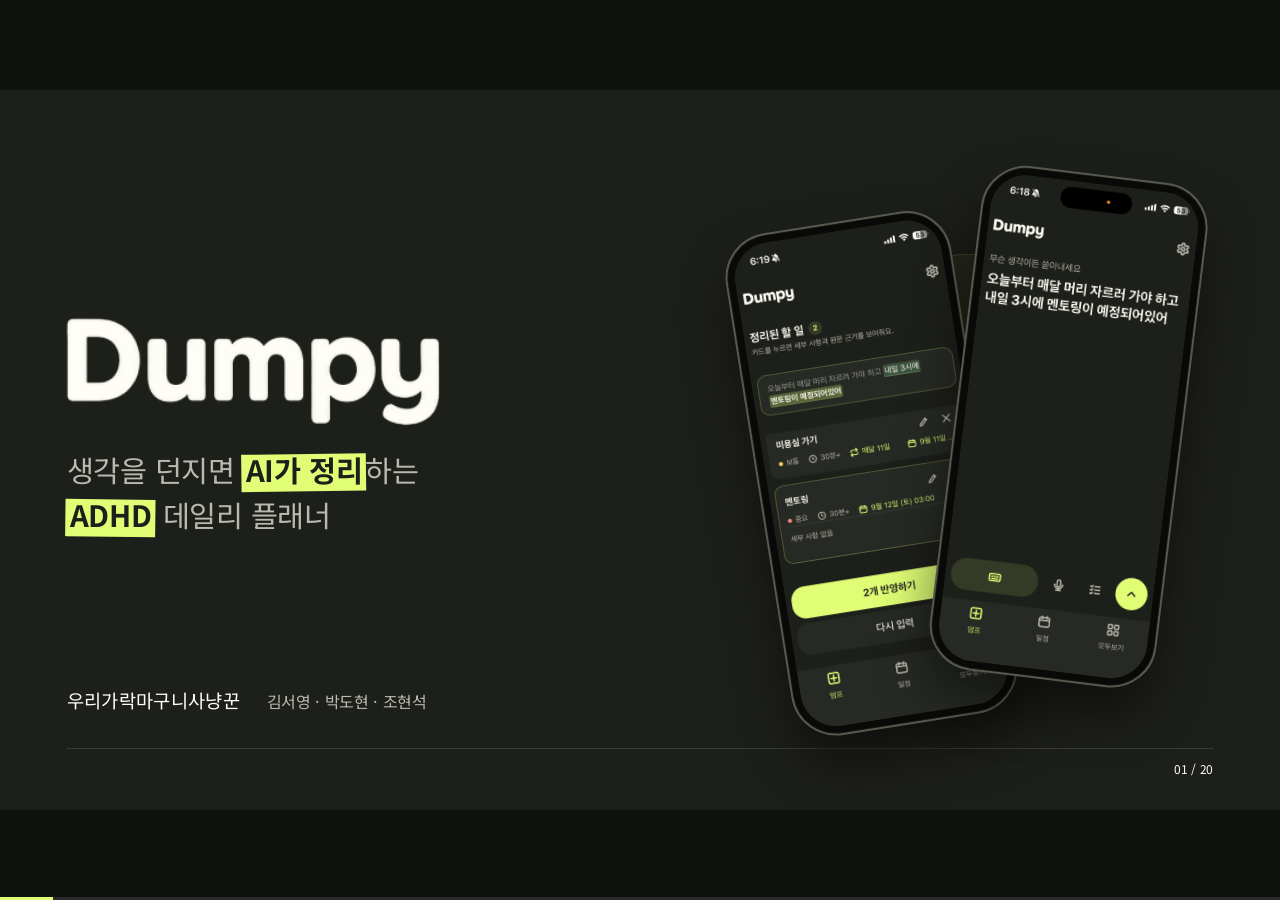
==== index.html @ 508ef78c "docs: ai appendix 추가" ====
<!doctype html>
<html lang="ko">
    
    <head>
        <meta charset="UTF-8" />
        <meta name="viewport" content="width=device-width, initial-scale=1.0" />
        <meta
            name="description"
            content="Dumpy 프로젝트 소개 발표자료 — 우리가락마구니사냥꾼, 20분 발표"
        />
        <title>3-1. 우리가락마구니사냥꾼. 발표자료</title>
        <link rel="stylesheet" href="./styles.css" />
    </head>
    <body>
        <div class="deck-viewport">
            <main class="deck-stage" id="deckStage">
                <!-- === SLIDE 01: 00 / COVER | 발표 약 20초 === -->
                <section
                    class="slide dark cover active visible"
                    aria-label="1. Dumpy 프로젝트 소개"
                >
                    <div class="cover-final">
                        <div class="cover-brand">
                            <img src="./public/dumpy-wordmark.png" alt="Dumpy" width="560" height="161" />
                        </div>
                        <p class="cover-desc">
                            생각을 던지면 <span class="marker-highlight">AI가 정리</span>하는
                            <br />
                            <span class="marker-highlight">ADHD</span> 데일리 플래너
                        </p>
                    </div>

                    <div class="cover-phones" aria-label="Dumpy 텍스트 입력 화면과 음성 입력 화면">
                        <figure class="phone-mockup phone-mockup-voice">
                            <img
                                src="./public/presentation-screen-text.png"
                                alt="Dumpy에서 생각을 텍스트로 입력하는 화면"
                                width="920"
                                height="2048"
                            />
                        </figure>
                        <figure class="phone-mockup phone-mockup-text">
                            <img
                                src="./public/presentation-screen-voice.png"
                                alt="Dumpy에서 생각을 음성으로 입력하는 화면"
                                width="920"
                                height="2048"
                            />
                        </figure>
                    </div>

                    <p class="cover-team">
                        우리가락마구니사냥꾼
                        <span>김서영 · 박도현 · 조현석</span>
                    </p>

                    <div class="footer">
                        <span>01 / 20</span>
                    </div>
                </section>

                <!-- === SLIDE 02: 01 / DEMO | 발표 약 90초 === -->
                <section class="slide video-slide" aria-label="2. Dumpy가 바꾸는 기록의 순간">
                    <div class="topline">
                        <span class="wordmark">Dumpy</span>
                    </div>
                    <h2 data-edit="video-v2">
                        <span class="video-title-highlight">Dumpy</span>가 바꾸는
                        <br />
                        기록의 순간
                    </h2>
                    <div class="slide-body">
                        <div class="video-slot" aria-label="Dumpy 서비스 소개 영상">
                            <video
                                autoplay
                                controls
                                muted
                                playsinline
                                preload="metadata"
                                aria-label="Dumpy 서비스 소개 영상 재생"
                                src="./public/dumpy-ad-v1.mp4"
                            >
                                이 브라우저는 영상 재생을 지원하지 않습니다.
                            </video>
                        </div>
                    </div>
                    <div class="footer">
                        <span>우리가락마구니사냥꾼 / Dumpy</span>
                        <span>02 / 20</span>
                    </div>
                </section>

                <!-- === SLIDE 03: STORY === -->
                <section class="slide narrative " aria-label="ADHD는 단순히 집중력의 문제가 아닙니다">
                    <div class="topline">
                        <span class="wordmark">Dumpy</span>
                    </div>
                    <h2>ADHD는 단순히 집중력의 문제가 아닙니다</h2>
                    <div class="narrative-body">
                        <div class="clinical-cards">
                            <article>
                                <h3>주의 지속·전환</h3>
                                <p>집중이 쉽게<br />다른 곳으로 이동</p>
                                <strong>97<span>%</span></strong>
                            </article>
                            <article>
                                <h3>과업 지속·완결</h3>
                                <p>시작한 일을 끝까지<br />이어가기 어려움</p>
                                <strong>91<span>%</span></strong>
                            </article>
                            <article>
                                <h3>조직화·계획</h3>
                                <p>우선순위와 순서를<br />정하기 어려움</p>
                                <strong>88<span>%</span></strong>
                            </article>
                            <article>
                                <h3>망각·의도 회수</h3>
                                <p>필요한 순간 할 일을<br />다시 떠올리기 어려움</p>
                                <strong>80<span>%</span></strong>
                            </article>
                        </div>
                        <p class="narrative-note">성인 ADHD 환자 2,257명의 DIVA-5 임상 데이터 기반 · 각 항목은 중복될 수 있음</p>
                    </div>
                    <div class="footer">
                        <span>우리가락마구니사냥꾼 / Dumpy</span>
                        <span>03 / 20</span>
                    </div>
                </section>

                <!-- === SLIDE 04: THOUGHT OVERLOAD === -->
                <section class="slide thought-overload" aria-label="4. 머릿속을 가득 채운 생각">
                    <p class="thought-stream">
                        <span class="thought-line">
                            일단 오늘 멘토님께 보낼 피피티가 있는데 이거 그냥 보내면 안되고
                        </span>
                        <span class="thought-line">
                            7페이지 캡쳐가 옛날거라 그거 먼저 최신본으로 바꾼 다음에 PDF로 변환해서
                        </span>
                        <span class="thought-line">
                            보내야해...근데 메일 말고 카톡으로! 오늘 18시 전까지야. 그리고 세탁기
                        </span>
                        <span class="thought-line">
                            돌려놨었지. 40분 뒤에 끝나니까 널어야하고, 내일 오전 10시에 팀 회의가
                        </span>
                        <span class="thought-line">
                            있는데 치과가 11시 반이라 원래 괜찮을 줄 알았는데 이동 시간 생각하면 안될
                        </span>
                        <span class="thought-line">
                            거 같기도 하고 다음주 화요일 2시 이후로 바꿀 수 있는지 오늘 5시 전엔
                        </span>
                        <span class="thought-line">
                            전화해봐야할거같고....아 그리고 영수증 보내는거 계속 까먹고 있다!
                        </span>
                        <span class="thought-line">
                            그거 오늘 보내고 내일 까지 편의점에 택배 반품도 갖다놔야하고 나갈때 쓰레기도 같이 버리고.....
                        </span>
                    </p>
                </section>

                <!-- === SLIDE 05: STORY === -->
                <section class="slide narrative " aria-label="알고 있어도, 필요한 순간에 실행으로 이어지지 않을 수 있습니다">
                    <div class="topline">
                        <span class="wordmark">Dumpy</span>
                    </div>
                    <h2>알고 있어도, 필요한 순간에<br />실행으로 이어지지 않을 수 있습니다</h2>
                    <div class="narrative-body">
                        <div class="research-pair">
                            <article>
                                <p class="metric-label">주의가 과제에서 벗어났다고 보고</p>
                                <div class="research-numbers">
                                    <strong>69<span>%</span></strong>
                                    <div>비ADHD 대조군 <b>13%</b><br />약 5.3배</div>
                                </div>
                            </article>
                            <article>
                                <p class="metric-label">실제 생활에서 세운 계획 수행</p>
                                <strong>4.9<span> / 10</span></strong>
                                <div class="plan-dots" aria-label="10개 중 평균 4.9개 수행">
                                    <i></i><i></i><i></i><i></i><i class="partial"></i>
                                    <i class="empty"></i><i class="empty"></i><i class="empty"></i><i class="empty"></i><i class="empty"></i>
                                </div>
                                <p class="narrative-note">평균 5.1개를 놓침 · 별도 기억 전략이 없는 조건</p>
                            </article>
                        </div>
                        <p class="story-conclusion">떠오른 생각을 유지하고, 필요한 순간 다시 꺼내<br />실행하는 과정에서도 어려움이 나타납니다.</p>
                    </div>
                    <div class="footer">
                        <span>우리가락마구니사냥꾼 / Dumpy</span>
                        <span>05 / 20</span>
                    </div>
                </section>

                <!-- === SLIDE 06: STORY === -->
                <section class="slide narrative " aria-label="실제 ADHD 사용자의 일상에서는 이렇게 나타났습니다">
                    <div class="topline">
                        <span class="wordmark">Dumpy</span>
                    </div>
                    <h2>실제 ADHD 사용자의 일상에서는<br />이렇게 나타났습니다</h2>
                    <div class="narrative-body">
                        <p class="interview-subtitle">약물 치료 중인 성인 ADHD 사용자 <b>15명 심층 인터뷰</b></p>
                        <div class="pain-cards">
                            <article>
                                <span class="pain-index">01</span>
                                <div><h3>놓칩니다</h3><p>구독 해지·과제·시험·약속을 잊어<br />실제 손실이 발생합니다.</p></div>
                            </article>
                            <article>
                                <span class="pain-index">02</span>
                                <div><h3>불안합니다</h3><p>잊을까 봐 반복 확인하거나<br />현재 작업을 중단하고 처리합니다.</p></div>
                            </article>
                            <article>
                                <span class="pain-index">03</span>
                                <div><h3>흩어집니다</h3><p>가장 가까운 곳에 급하게 적다 보니<br />기록이 여러 곳에 분산됩니다.</p></div>
                            </article>
                            <article>
                                <span class="pain-index">04</span>
                                <div><h3>과하게 잡습니다</h3><p>소요 시간을 낙관적으로 예상해<br />마감 직전에 급하게 처리합니다.</p></div>
                            </article>
                        </div>
                    </div>
                    <div class="footer">
                        <span>우리가락마구니사냥꾼 / Dumpy</span>
                        <span>06 / 20</span>
                    </div>
                </section>

                <!-- === SLIDE 07: STORY === -->
                <section class="slide narrative " aria-label="그래서 도구를 사용해봤지만, 사용 자체가 또 하나의 부담이 됐습니다">
                    <div class="topline">
                        <span class="wordmark">Dumpy</span>
                    </div>
                    <h2>그래서 도구를 사용해봤지만,<br />사용 자체가 또 하나의 부담이 됐습니다</h2>
                    <div class="narrative-body">
                        <div class="abandon-metric"><strong><span>약 </span>90<span>%</span></strong><p>조사 참여자 중 현재 사용하지 않음</p></div>
                        <div class="quote-pair">
                            <blockquote>“앱에 들어가는 것 자체를 잊어요.”</blockquote>
                            <blockquote>“기록하는 과정이 번거로워요.”</blockquote>
                        </div>
                        <p class="tools-explanation">Google Calendar, Todoist 등 외부 기억 도구를 사용해봤지만<br />기록과 재확인의 부담이 지속 사용을 방해했습니다.</p>
                    </div>
                    <div class="footer">
                        <span>우리가락마구니사냥꾼 / Dumpy</span>
                        <span>07 / 20</span>
                    </div>
                </section>

                <!-- === SLIDE 08: STORY === -->
                <section class="slide narrative " aria-label="기존 플래너는 사용자가 어려워하는 일을 다시 사용자에게 요구합니다">
                    <div class="topline">
                        <span class="wordmark">Dumpy</span>
                    </div>
                    <h2>기존 플래너는 사용자가 어려워하는 일을<br />다시 사용자에게 요구합니다</h2>
                    <div class="narrative-body">
                        <div class="paradox-grid">
                            <div>
                                <h3>플래너에 등록하려면</h3>
                                <ol class="planner-steps">
                                    <li>앱 열기</li><li>해야 할 일 떠올리기</li>
                                    <li>제목 정리</li><li>할 일 나누기</li>
                                    <li>날짜·시간 지정</li><li>우선순위 결정</li>
                                    <li>소요시간 판단</li><li>나중에 다시 확인</li>
                                </ol>
                            </div>
                            <div class="collision" aria-label="충돌">×</div>
                            <div>
                                <h3>사용자가 겪는 어려움</h3>
                                <ul class="difficulty-list">
                                    <li>주의 전환</li><li>망각</li><li>조직화 어려움</li>
                                    <li>시간 예측 어려움</li><li>재확인 누락</li>
                                </ul>
                            </div>
                        </div>
                        <p class="story-conclusion">사용자가 어려움을 겪는 바로 그 과정을,<br />기존 서비스는 입력 단계에서 요구합니다.</p>
                    </div>
                    <div class="footer">
                        <span>우리가락마구니사냥꾼 / Dumpy</span>
                        <span>08 / 20</span>
                    </div>
                </section>

                <!-- === SLIDE 09: STORY === -->
                <section class="slide narrative principle-slide" aria-label="그래서 Dumpy는 반대로 설계했습니다">
                    <div class="topline">
                        <span class="wordmark">Dumpy</span>
                    </div>
                    <h2>그래서 Dumpy는 반대로 설계했습니다</h2>
                    <div class="narrative-body">
                        <p class="principle-before">계획을 잘 세우라고 요구하지 않습니다.</p>
                        <p class="principle-main">생각나는 대로 Dump하세요.</p>
                        <p class="principle-after">정리하고, 계획하고, 다시 알려주는 것은 Dumpy가 합니다.</p>
                    </div>
                    <div class="footer">
                        <span>우리가락마구니사냥꾼 / Dumpy</span>
                        <span>09 / 20</span>
                    </div>
                </section>

                <!-- === SLIDE 10: STORY === -->
                <section class="slide narrative " aria-label="Dumpy는 기록부터 실행까지의 마찰을 줄입니다">
                    <div class="topline">
                        <span class="wordmark">Dumpy</span>
                    </div>
                    <h2>Dumpy는 기록부터 실행까지의<br />마찰을 줄입니다</h2>
                    <div class="narrative-body">
                        <p class="journey-origin">떠오른 생각</p>
                        <div class="journey-cards">
                            <article><span>01 / DUMP</span><h3>빠르게 Dump</h3><p>텍스트·음성으로<br />두서없이 기록</p></article>
                            <article><span>02 / STRUCTURE</span><h3>AI 구조화</h3><p>할 일·일정·중요도<br />예상 시간 정리</p></article>
                            <article><span>03 / PLAN</span><h3>하루 계획</h3><p>현재 일정과 남은 작업을<br />바탕으로 계획 추천</p></article>
                            <article><span>04 / RECALL</span><h3>필요한 순간 재확인</h3><p>미완료 작업과<br />마감 다시 노출</p></article>
                        </div>
                    </div>
                    <div class="footer">
                        <span>우리가락마구니사냥꾼 / Dumpy</span>
                        <span>10 / 20</span>
                    </div>
                </section>

                <!-- === SLIDE 11: 05 / FEATURES | 발표 약 80초 === -->
                <section class="slide" aria-label="11. 세 가지 생각을, 한 번에 던집니다.">
                    <div class="topline">
                        <span class="wordmark">Dumpy</span>
                    </div>
                    <h2 data-edit="title-5">
                        세 가지 생각을,
                        <br />
                        한 번에 던집니다.
                    </h2>
                    <div class="slide-body">
                        <div class="demo-grid">
                            <div class="dump-box">
                                <div class="mini-brand">
                                    Dumpy
                                    <span>사용 흐름 예시</span>
                                </div>
                                <p data-edit="body-12">
                                    내일 오후 3시 팀 회의,
                                    <br />
                                    금요일까지 발표 초안 보내고
                                    <br />
                                    구독 해지도 해야 해.
                                </p>
                                <div class="dump-bottom">
                                    <span>순서도, 형식도 자유롭게</span>
                                    <b>정리하기 ↗</b>
                                </div>
                            </div>
                            <div class="task-results">
                                <article>
                                    <span class="task-type">일정</span>
                                    <div>
                                        <h3 data-edit="body-13">팀 회의</h3>
                                        <p data-edit="body-14">내일 · 오후 3시</p>
                                    </div>
                                    <span class="check">✓</span>
                                </article>
                                <article>
                                    <span class="task-type">할 일</span>
                                    <div>
                                        <h3 data-edit="body-15">발표 초안 보내기</h3>
                                        <p data-edit="body-16">금요일까지</p>
                                    </div>
                                    <span class="check">✓</span>
                                </article>
                                <article>
                                    <span class="task-type">할 일</span>
                                    <div>
                                        <h3 data-edit="body-17">구독 해지</h3>
                                        <p class="pending" data-edit="body-18">날짜 미지정 · 필요하면 확인</p>
                                    </div>
                                    <span class="check">✓</span>
                                </article>
                            </div>
                        </div>
                    </div>
                    <div class="footer">
                        <span>우리가락마구니사냥꾼 / Dumpy</span>
                        <span>11 / 20</span>
                    </div>
                </section>

                <!-- === SLIDE 12: 05 / FEATURES | 발표 약 50초 === -->
                <section class="slide " aria-label="12. AI는 제안하고, 사용자가 확정합니다.">
                    <div class="topline">
                        <span class="wordmark">Dumpy</span>
                    </div>
                    <h2 data-edit="title-6">
                        AI는 제안하고,
                        <br />
                        사용자가 확정합니다.
                    </h2>
                    <div class="slide-body">
                        <div class="review-strip">
                            <div>
                                <span>원문</span>
                                <strong>내가 남긴 맥락</strong>
                                <p data-edit="body-20">생각을 다시 확인할 수 있게</p>
                            </div>
                            <b>+</b>
                            <div>
                                <span>AI 정리 결과</span>
                                <strong>확인 가능한 제안</strong>
                                <p data-edit="body-21">할 일 · 날짜 · 중요도 · 예상 시간</p>
                            </div>
                            <b>→</b>
                            <div class="accent-panel">
                                <span>사용자</span>
                                <strong>확인 · 수정 · 저장</strong>
                                <p data-edit="body-22">결정권은 사용자에게</p>
                            </div>
                        </div>
                        <div class="principle-row">
                            <strong>원문을 보존합니다.</strong>
                            <strong>추정은 구분합니다.</strong>
                            <strong>언제든 수정합니다.</strong>
                        </div>
                    </div>
                    <div class="footer">
                        <span>우리가락마구니사냥꾼 / Dumpy</span>
                        <span>12 / 20</span>
                    </div>
                </section>

                <!-- === SLIDE 13: 05 / FEATURES | 발표 약 40초 === -->
                <section class="slide" aria-label="13. 저장한 다음에도, 필요한 순간 다시 만납니다.">
                    <div class="topline">
                        <span class="wordmark">Dumpy</span>
                    </div>
                    <h2 data-edit="title-9">
                        저장한 다음에도,
                        <br />
                        필요한 순간 다시 만납니다.
                    </h2>
                    <div class="slide-body">
                        <div class="return-path">
                            <div>
                                <span class="path-dot"></span>
                                <small>기록</small>
                                <h3 data-edit="body-29">생각을 맡깁니다.</h3>
                            </div>
                            <div>
                                <span class="path-dot"></span>
                                <small>재확인</small>
                                <h3 data-edit="body-30">마감과 남은 일을 봅니다.</h3>
                            </div>
                            <div>
                                <span class="path-dot"></span>
                                <small>다시 시작</small>
                                <h3 data-edit="body-31">이어서 하거나 재배치합니다.</h3>
                            </div>
                        </div>
                        <div class="return-banner">
                            중단과 미완료를 실패로 말하지 않습니다.
                            <br />
                            <b>언제든 이어서 시작할 수 있게 합니다.</b>
                        </div>
                    </div>
                    <div class="footer">
                        <span>우리가락마구니사냥꾼 / Dumpy</span>
                        <span>13 / 20</span>
                    </div>
                </section>

                <!-- === SLIDE 14: 06 / ARCHITECTURE | 발표 약 100초 === -->
                <section
                    class="slide"
                    aria-label="14. 입력·저장·AI 처리를 나누고, 품질을 추적할 수 있게 설계합니다."
                >
                    <div class="topline">
                        <span class="wordmark">Dumpy</span>
                    </div>
                    <h2 data-edit="title-11">
                        입력·저장·AI 처리를 나누고,
                        <br />
                        품질을 추적할 수 있게 설계합니다.
                    </h2>
                    <div class="slide-body">
                        <div class="architecture">
                            <div class="arch-client">
                                <span>APP</span>
                                <h3 data-edit="body-33">React · TypeScript</h3>
                                <p data-edit="body-34">Capacitor 모바일 패키징</p>
                                <small>텍스트 · 음성 입력 / 결과 확인</small>
                            </div>
                            <b class="arch-arrow">→</b>
                            <div class="arch-server">
                                <span>APPLICATION</span>
                                <h3 data-edit="body-35">Spring Boot</h3>
                                <p data-edit="body-36">인증 · 원문 · 할 일 관리</p>
                                <small>AI 요청 / 음성 → 텍스트 연계</small>
                            </div>
                            <b class="arch-arrow">↔</b>
                            <div class="arch-ai">
                                <span>AI WORKFLOW</span>
                                <h3 data-edit="body-37">FastAPI · LangGraph</h3>
                                <p data-edit="body-38">작업 분리 · 정보 구조화</p>
                                <small>LLM 호출 / 처리 과정 추적</small>
                            </div>
                        </div>
                        <div class="architecture-bottom">
                            <div>
                                <b>PostgreSQL</b>
                                <span>사용자 · 원문 · 할 일 · 일정</span>
                            </div>
                            <div>
                                <b>관측</b>
                                <span>
                                    Langfuse: AI 품질 / PostHog: 사용자 행동
                                    <br />
                                    CloudWatch · Prometheus · Grafana: 운영 상태
                                </span>
                            </div>
                        </div>
                    </div>
                    <div class="footer">
                        <span>우리가락마구니사냥꾼 / Dumpy</span>
                        <span>14 / 20</span>
                    </div>
                </section>

                <!-- === SLIDE 15: 07 / DEVELOPMENT STATUS | 발표 약 80초 === -->
                <section
                    class="slide "
                    aria-label="15. 핵심 입력 화면과 개발 기반을 갖추고 베타 검증을 준비합니다."
                >
                    <div class="topline">
                        <span class="wordmark">Dumpy</span>
                    </div>
                    <h2 data-edit="development-title-v2">
                        핵심 입력 화면과 개발 기반을 갖추고,
                        <br />
                        베타 검증을 준비합니다.
                    </h2>
                    <div class="slide-body">
                        <div class="stage-columns">
                            <div>
                                <span class="eyebrow">쌓아온 기반</span>
                                <h3 data-edit="body-52">
                                    사용자 문제를 좁히고,
                                    <br />
                                    개발·검증 기반을 구성
                                </h3>
                                <ul>
                                    <li>문제 검증: 성인 ADHD 사용자 15명 심층 인터뷰</li>
                                    <li>화면 구현: 텍스트·음성 입력 UI</li>
                                    <li>개발 기반: 시스템 구조 설계 · 프론트 QA</li>
                                </ul>
                            </div>
                            <div class="stage-next">
                                <span class="eyebrow">다음에 증명할 것</span>
                                <h3 data-edit="body-53">
                                    쉽게 남기고,
                                    <br />
                                    실제로 다시 사용하는가
                                </h3>
                                <ul>
                                    <li>기록 완료와 중간 이탈</li>
                                    <li>AI 결과의 수정 부담</li>
                                    <li>추천 수락 · 재확인 · 반복 사용</li>
                                </ul>
                            </div>
                        </div>
                    </div>
                    <div class="footer">
                        <span>우리가락마구니사냥꾼 / Dumpy</span>
                        <span>15 / 20</span>
                    </div>
                </section>

                <!-- === SLIDE 16: 08 / NEXT DEVELOPMENT | 발표 약 65초 === -->
                <section
                    class="slide "
                    aria-label="16. 할 일을 늘리는 대신, 오늘 가능한 계획을 제안합니다."
                >
                    <div class="topline">
                        <span class="wordmark">Dumpy</span>
                    </div>
                    <h2 data-edit="title-8">
                        할 일을 늘리는 대신,
                        <br />
                        오늘 가능한 계획을 제안합니다.
                    </h2>
                    <div class="slide-body">
                        <div class="plan-layout">
                            <div class="plan-inputs">
                                <span class="status-tag">하루 계획 추천 · 고도화 계획</span>
                                <h3 data-edit="body-27">
                                    남은 할 일
                                    <br />
                                    + 기존 일정
                                    <br />
                                    + 선택·수정 이력
                                </h3>
                                <p data-edit="body-28">마감 · 중요도 · 예상 소요시간을 함께 고려</p>
                                <div class="outline-note">
                                    넘치는 작업은
                                    <br />
                                    <b>다른 시간으로 재배치 제안</b>
                                </div>
                            </div>
                            <div class="timeline">
                                <div class="timeline-label">
                                    오늘의 계획
                                    <span>사용 흐름 예시</span>
                                </div>
                                <div class="time-row">
                                    <span>13:00</span>
                                    <div class="suggested">
                                        발표 초안 작성
                                        <small>추천 시간대</small>
                                    </div>
                                </div>
                                <div class="time-row">
                                    <span>14:00</span>
                                    <div class="suggested short">
                                        구독 해지
                                        <small>추천 시간대</small>
                                    </div>
                                </div>
                                <div class="time-row">
                                    <span>15:00</span>
                                    <div class="fixed">
                                        팀 회의
                                        <small>기존 일정</small>
                                    </div>
                                </div>
                                <div class="timeline-foot">추천된 순서와 시간은 자유롭게 수정</div>
                            </div>
                        </div>
                    </div>
                    <div class="footer">
                        <span>우리가락마구니사냥꾼 / Dumpy</span>
                        <span>16 / 20</span>
                    </div>
                </section>

                <!-- === SLIDE 17: 08 / NEXT DEVELOPMENT | 발표 약 40초 === -->
                <section class="slide" aria-label="17. 떠오른 순간과 기록 사이를 짧게 만듭니다.">
                    <div class="topline">
                        <span class="wordmark">Dumpy</span>
                    </div>
                    <h2 data-edit="title-7">
                        떠오른 순간과 기록 사이를
                        <br />
                        짧게 만듭니다.
                    </h2>
                    <div class="slide-body">
                        <div class="entry-layout">
                            <div class="phone">
                                <div class="phone-island"></div>
                                <div class="phone-time">09:41</div>
                                <p class="phone-date" data-edit="body-23">생각이 떠오른 바로 그 순간</p>
                                <div class="widget">
                                    <b>Dumpy</b>
                                    <strong>지금 떠오른 생각은?</strong>
                                    <div>
                                        <span>텍스트로 남기기</span>
                                        <span>음성으로 남기기</span>
                                    </div>
                                </div>
                                <p class="phone-caption" data-edit="body-24">빠른 진입 화면 · 설계 예시</p>
                            </div>
                            <div class="entry-copy">
                                <span class="status-tag">확장 계획</span>
                                <h3 data-edit="body-25">
                                    앱을 찾고,
                                    <br />
                                    입력창을 찾는 과정까지.
                                </h3>
                                <p data-edit="body-26">
                                    홈 화면·잠금 화면 등 빠른 진입점을 검토합니다.
                                    <br />
                                    텍스트와 음성으로 상황에 맞게 기록합니다.
                                </p>
                                <div class="metric-line">
                                    <small>검증할 지표</small>
                                    <b>진입 → 기록 완료 시간</b>
                                    <b>기록 중 이탈률</b>
                                </div>
                            </div>
                        </div>
                    </div>
                    <div class="footer">
                        <span>우리가락마구니사냥꾼 / Dumpy</span>
                        <span>17 / 20</span>
                    </div>
                </section>

                <!-- === SLIDE 18: 08 / ROADMAP | 발표 약 60초 === -->
                <section
                    class="slide"
                    aria-label="18. 출시 후의 사용 데이터를, 다음 개발의 기준으로 삼습니다."
                >
                    <div class="topline">
                        <span class="wordmark">Dumpy</span>
                    </div>
                    <h2 data-edit="title-15">
                        출시 후의 사용 데이터를,
                        <br />
                        다음 개발의 기준으로 삼습니다.
                    </h2>
                    <div class="slide-body">
                        <div class="roadmap">
                            <article>
                                <span class="month">
                                    09
                                    <span>2026</span>
                                </span>
                                <span class="status-tag">목표</span>
                                <h3 data-edit="body-55">베타 출시</h3>
                                <p data-edit="body-56">
                                    Google Play · App Store
                                    <br />
                                    핵심 흐름의 사용성 확인
                                </p>
                            </article>
                            <article class="roadmap-focus">
                                <span class="month">10—11</span>
                                <span class="status-tag">계획</span>
                                <h3 data-edit="body-57">피드백으로 고도화</h3>
                                <p data-edit="body-58">
                                    추천 · 기록 · 재확인 행동 분석
                                    <br />
                                    가설 검증과 UX 개선
                                </p>
                            </article>
                            <article>
                                <span class="month">12</span>
                                <span class="status-tag">목표</span>
                                <h3 data-edit="body-59">정식 출시 추진</h3>
                                <p data-edit="body-60">
                                    개선 결과 반영
                                    <br />
                                    지속 가능한 운영 방안 구체화
                                </p>
                            </article>
                        </div>
                        <div class="takeaway">
                            일정은 목표입니다.
                            <b>출시 판단은 사용성과 품질 검증을 함께 봅니다.</b>
                        </div>
                    </div>
                    <div class="footer">
                        <span>우리가락마구니사냥꾼 / Dumpy</span>
                        <span>18 / 20</span>
                    </div>
                </section>

                <!-- === SLIDE 19: 09 / MARKETING | 발표 약 105초 === -->
                <section
                    class="slide "
                    aria-label="19. 문제를 함께 확인한 사람들부터, 첫 사용을 시작합니다."
                >
                    <div class="topline">
                        <span class="wordmark">Dumpy</span>
                    </div>
                    <h2 data-edit="title-16">
                        문제를 함께 확인한 사람들부터,
                        <br />
                        첫 사용을 시작합니다.
                    </h2>
                    <div class="slide-body">
                        <div class="gtm">
                            <div>
                                <b>1</b>
                                <h3 data-edit="body-61">초기 접점</h3>
                                <p data-edit="body-62">
                                    설문·인터뷰 참여자
                                    <br />
                                    관련 커뮤니티
                                </p>
                            </div>
                            <span>→</span>
                            <div>
                                <b>2</b>
                                <h3 data-edit="body-63">가치 경험</h3>
                                <p data-edit="body-64">
                                    첫 기록 완료
                                    <br />
                                    정리 결과 확인과 저장
                                </p>
                            </div>
                            <span>→</span>
                            <div>
                                <b>3</b>
                                <h3 data-edit="body-65">반복 사용 검증</h3>
                                <p data-edit="body-66">
                                    재확인과 재방문
                                    <br />
                                    콘텐츠 · ASO 유입 검토
                                </p>
                            </div>
                        </div>
                        <div class="takeaway">
                            확보한 사용자 수보다 먼저,
                            <b>다시 쓸 이유를 확인합니다.</b>
                        </div>
                    </div>
                    <div class="footer">
                        <span>우리가락마구니사냥꾼 / Dumpy</span>
                        <span>19 / 20</span>
                    </div>
                </section>

                <!-- === SLIDE 20: 10 / BUSINESS MODEL | 발표 약 100초 === -->
                <section class="slide" aria-label="20. 반복해서 쓰는 가치에, 구독을 붙입니다.">
                    <div class="topline">
                        <span class="wordmark">Dumpy</span>
                    </div>
                    <h2 data-edit="title-17">
                        반복해서 쓰는 가치에,
                        <br />
                        구독을 붙입니다.
                    </h2>
                    <div class="slide-body">
                        <div class="business-layout">
                            <div class="business-main">
                                <span class="eyebrow">SUBSCRIPTION HYPOTHESIS</span>
                                <h3 data-edit="body-67">
                                    기본 사용은 가볍게.
                                    <br />
                                    <em>더 깊은 AI 활용은 구독으로.</em>
                                </h3>
                                <p data-edit="body-68">
                                    무료 이용 범위와 AI 기능·이용량을 차등화하는 구독 모델을
                                    검토합니다.
                                </p>
                                <span class="status-tag">가격 · 한도는 사용자 검증 후 결정</span>
                            </div>
                            <div class="business-math">
                                <div>
                                    <span>사용자 가치</span>
                                    <b>반복 사용 · 유료 전환</b>
                                </div>
                                <div>
                                    <span>운영 가능성</span>
                                    <b>사용자당 AI 이용량 · 비용</b>
                                </div>
                                <strong>
                                    두 조건이 만나는
                                    <br />
                                    상품 구성을 찾습니다.
                                </strong>
                            </div>
                        </div>
                    </div>
                    <div class="footer">
                        <span>우리가락마구니사냥꾼 / Dumpy</span>
                        <span>20 / 20</span>
                    </div>
                </section>

                <!-- AI APPENDIX: original slides 01–20 are preserved above. -->
                <link rel="stylesheet" href="./appendix-fonts.css" />
                <!-- SLIDE 21: APPENDIX 01 / 04 -->
                <section class="slide appendix-slide" aria-label="21. Appendix 표지">
                    <div class="appendix-root">
                        <template shadowrootmode="open">
                            <link rel="stylesheet" href="./appendix.css" />
<section class="slide cover active visible" data-export-name="01-appendix" aria-label="Appendix 표지"><div class="brand" data-edit>Dumpy</div><div class="cover-only"><h1 data-edit>Appendix</h1></div><footer><span data-edit>우리가락마구니사냥꾼 / Dumpy</span><span>APPENDIX &nbsp; 01 / 04</span></footer></section>
                        </template>
                    </div>
                </section>
                <!-- SLIDE 22: APPENDIX 02 / 04 -->
                <section class="slide appendix-slide" aria-label="22. v2-fast 워크플로">
                    <div class="appendix-root">
                        <template shadowrootmode="open">
                            <link rel="stylesheet" href="./appendix.css" />
<section class="slide active visible" data-export-name="02-ai-workflow" aria-label="v2-fast 워크플로">
 <div class="brand" data-edit>Dumpy</div><p class="eyebrow" data-edit>AI 워크플로 · 실제 코드 기준</p><h2 data-edit>작업 경계를 확정한 뒤,<br>속성과 시간을 단계적으로 완성합니다.</h2>
 <div class="workflow-v2">
  <div class="workflow-diagram">
   <svg class="wf-lines" viewBox="0 0 1744 520" aria-hidden="true"><defs><marker id="head" markerWidth="8" markerHeight="8" refX="6" refY="3" orient="auto"><path d="M0,0 L6,3 L0,6" fill="none" stroke="#a6b477" stroke-width="1.5"/></marker></defs><g fill="none" stroke="#a6b477" stroke-width="2.5" marker-end="url(#head)">
    <path d="M135 250 H160 V118 H185"/><path d="M135 250 H160 V382 H185"/>
    <path d="M385 118 H410 V250 H435"/><path d="M385 382 H410 V250 H435"/>
    <path d="M610 250 H650"/><path d="M820 250 H860"/><path d="M1040 250 H1080"/><path d="M1285 250 H1325"/><path d="M1540 250 H1580"/>
   </g></svg>
   <div class="wf-node endpoint" style="left:0px;top:162px;width:135px"><div><strong data-edit>API 입력</strong><span data-edit>원문·기준시각<br>타임존</span></div></div>
   <div class="wf-node llm branch" style="left:185px;top:30px;width:200px"><div><strong data-edit>Boundary 1</strong><span data-edit>독립 행동·근거 추출</span></div><b>LLM</b></div>
   <div class="wf-node llm branch" style="left:185px;top:294px;width:200px"><div><strong data-edit>Boundary 2</strong><span data-edit>누락 행동 재탐색</span></div><b>LLM</b></div>
   <div class="wf-node " style="left:435px;top:162px;width:175px"><div><strong data-edit>병합·확정</strong><span data-edit>중복 정리<br>ID·원문 근거 확정</span></div><b>CODE</b></div>
   <div class="wf-node " style="left:650px;top:162px;width:170px"><div><strong data-edit>Coverage</strong><span data-edit>근거 연결·미해결<br>여부 검증</span></div><b>CODE</b></div>
   <div class="wf-node llm" style="left:860px;top:162px;width:180px"><div><strong data-edit>Enrichment</strong><span data-edit>제목·중요도·상세<br>시간 힌트·예상 시간</span></div><b>LLM</b></div>
   <div class="wf-node " style="left:1080px;top:162px;width:205px"><div><strong data-edit>Time Resolver</strong><span data-edit>날짜·시각·마감<br>반복 일정 확정</span></div><b>CODE</b></div>
   <div class="wf-node " style="left:1325px;top:162px;width:215px"><div><strong data-edit>최종 스키마 검증</strong><span data-edit>출력 형식·근거<br>TASK 경계 일치</span></div><b>CODE</b></div>
   <div class="wf-node endpoint" style="left:1580px;top:162px;width:160px"><div><strong data-edit>API 출력</strong><span data-edit>검증된<br>tasks 반환</span></div></div>
  </div>
 </div><footer><span data-edit>우리가락마구니사냥꾼 / Dumpy</span><span>APPENDIX &nbsp; 02 / 04</span></footer>
</section>
                        </template>
                    </div>
                </section>
                <!-- SLIDE 23: APPENDIX 03 / 04 -->
                <section class="slide appendix-slide" aria-label="23. v2-fast 성능 측정 결과">
                    <div class="appendix-root">
                        <template shadowrootmode="open">
                            <link rel="stylesheet" href="./appendix.css" />
<section class="slide active visible" data-export-name="03-model-evaluation" aria-label="v2-fast 성능 측정 결과">
 <div class="brand" data-edit>Dumpy</div><p class="eyebrow" data-edit>모델 선정 및 성능 평가 · v2-fast</p><h2 data-edit>품질·처리시간·비용을<br>평가 지표로 확인합니다.</h2>
 <div class="metrics-v2">
  <div class="run-info"><span data-edit>평가 모델 <strong>gemini-3.5-flash-lite</strong></span><span data-edit>평가셋 <strong>41건 × 5회</strong> · 규칙 기반 평가</span></div>
  <div class="metric-highlights" role="group" aria-label="v2-fast 핵심 평가 지표">
   <article class="metric-highlight"><h3 data-edit>테스트 케이스 통과율</h3><p class="stat-number"><strong data-edit>96.59</strong><span data-edit>%</span></p><p class="stat-detail" data-edit>198 / 205건 통과</p></article>
   <article class="metric-highlight"><h3 data-edit>평균 지연시간</h3><p class="stat-number"><strong data-edit>3.29</strong><span data-edit>초</span></p><p class="stat-detail" data-edit>요청 1회 평균 처리시간</p></article>
   <article class="metric-highlight"><h3 data-edit>API 요청당 평균 비용</h3><p class="stat-number"><strong data-edit>3.01</strong><span data-edit>원</span></p><p class="stat-detail" data-edit>API 요청 1회 평균 비용</p></article>
  </div>
  <div class="metrics-notes">
   <p class="metric-criteria" data-edit><strong>통과 기준</strong> 각 사례의 기대 응답, TASK·시간 정보 조건과 7초 이내 처리 기준 충족</p>
   <p class="metric-footnote" data-edit>동일 평가셋 41건을 5회 반복 실행한 총 205건의 집계 결과. 오류 반환이 정답인 사례 포함 · 프로젝트 팀 제공 수치.</p>
  </div>
 </div><footer><span data-edit>우리가락마구니사냥꾼 / Dumpy</span><span>APPENDIX &nbsp; 03 / 04</span></footer>
</section>
                        </template>
                    </div>
                </section>
                <!-- SLIDE 24: APPENDIX 04 / 04 -->
                <section class="slide appendix-slide" aria-label="24. 추천 시스템 고도화 화면">
                    <div class="appendix-root">
                        <template shadowrootmode="open">
                            <link rel="stylesheet" href="./appendix.css" />
<section class="slide recommendation-slide active visible" data-export-name="04-recommendation" aria-label="추천 시스템 고도화 화면">
 <div class="brand" data-edit>Dumpy</div><p class="eyebrow" data-edit>추천 시스템 고도화 · 개발 계획</p><h2 data-edit>당장 할 일 하나 또는 하루 계획,<br>목적에 맞춰 바로 선택합니다.</h2>

<div class="recommend-ui" aria-label="일정 추천 개발 계획 화면 예시">
  <div class="rui-screen-group rui-start-group">
    <div class="rui-screen-label" data-edit>시작 화면</div>
    <article class="rui-phone rui-start" aria-label="추천 시작 화면">
      <div class="rui-status"><span>9:41</span><div class="rui-island"></div><svg viewBox="0 0 56 13" width="48" height="12" aria-hidden="true"><path d="M1 12V9h3v3M6 12V6h3v6M11 12V3h3v9M16 12V0h3v12" fill="currentColor"/><path d="M24 4c4-4 10-4 14 0m-11 3c2-2 6-2 8 0m-5 3h2" fill="none" stroke="currentColor" stroke-width="1.7" stroke-linecap="round"/><rect x="42" y="2" width="11" height="9" rx="1.8" fill="none" stroke="currentColor"/><path d="M54 5v3" stroke="currentColor"/><rect x="43.5" y="3.5" width="8" height="6" rx=".5" fill="currentColor"/></svg></div><div class="rui-appbar"><strong>Dumpy</strong></div>
      <div class="rui-main">
        <h3 data-edit>지금 무엇을<br>도와드릴까요?</h3>
        <p class="rui-intro" data-edit>할 일을 늘리는 대신,<br>오늘 가능한 계획을 제안해요.</p>
        <div class="rui-mode rui-mode-one"><div class="rui-mode-icon"><svg class="rui-icon " viewBox="0 0 24 24" fill="none" stroke="currentColor" stroke-width="1.7" stroke-linecap="round" stroke-linejoin="round" aria-hidden="true"><path d="M13.7 2 4.5 13h6.6l-.9 9 9.3-12.2h-6.7L13.7 2Z" fill="currentColor" stroke="none"/></svg></div><div><span class="rui-mode-kicker" data-edit>01</span><strong data-edit>당장 할 일 하나</strong><p data-edit>지금 시작할 작업을 골라드려요</p></div><svg class="rui-icon " viewBox="0 0 24 24" fill="none" stroke="currentColor" stroke-width="1.7" stroke-linecap="round" stroke-linejoin="round" aria-hidden="true"><path d="m9 5 7 7-7 7"/></svg></div>
        <div class="rui-mode rui-mode-two"><div class="rui-mode-icon"><svg class="rui-icon " viewBox="0 0 24 24" fill="none" stroke="currentColor" stroke-width="1.7" stroke-linecap="round" stroke-linejoin="round" aria-hidden="true"><rect x="3.5" y="5" width="17" height="16" rx="2.5"/><path d="M7 2.5v5M17 2.5v5M3.5 10h17M7.5 14h1M12 14h1M16.5 14h1M7.5 17.5h1M12 17.5h1"/></svg></div><div><span class="rui-mode-kicker" data-edit>02</span><strong data-edit>하루 일정 세우기</strong><p data-edit>남은 시간을 현실적으로 배치해요</p></div><svg class="rui-icon " viewBox="0 0 24 24" fill="none" stroke="currentColor" stroke-width="1.7" stroke-linecap="round" stroke-linejoin="round" aria-hidden="true"><path d="m9 5 7 7-7 7"/></svg></div>
      </div><nav class="rui-nav" aria-label="앱 하단 메뉴"><div><svg class="rui-icon " viewBox="0 0 24 24" fill="none" stroke="currentColor" stroke-width="1.7" stroke-linecap="round" stroke-linejoin="round" aria-hidden="true"><path d="m4 5-2 8v7h20v-7l-2-8H4Z"/><path d="M2 13h6l2 3h4l2-3h6"/></svg><span data-edit>덤프</span></div><div><svg class="rui-icon " viewBox="0 0 24 24" fill="none" stroke="currentColor" stroke-width="1.7" stroke-linecap="round" stroke-linejoin="round" aria-hidden="true"><rect x="3.5" y="5" width="17" height="16" rx="2.5"/><path d="M7 2.5v5M17 2.5v5M3.5 10h17M7.5 14h1M12 14h1M16.5 14h1M7.5 17.5h1M12 17.5h1"/></svg><span data-edit>일정</span></div><div class="rui-active"><svg class="rui-icon " viewBox="0 0 24 24" fill="none" stroke="currentColor" stroke-width="1.7" stroke-linecap="round" stroke-linejoin="round" aria-hidden="true"><path d="m12 1.5 3 7.5 7.5 3-7.5 3-3 7.5-3-7.5L1.5 12 9 9l3-7.5Z" fill="currentColor" stroke="none"/></svg><span data-edit>추천</span></div></nav><div class="rui-homebar"></div>
    </article>
  </div>

  <div class="rui-screen-group rui-task-group">
    <div class="rui-screen-label"><span>01</span><b data-edit>당장 할 일 하나</b></div>
    <article class="rui-phone rui-task" aria-label="당장 할 일 추천 기준 선택 화면">
      <div class="rui-status"><span>9:41</span><div class="rui-island"></div><svg viewBox="0 0 56 13" width="48" height="12" aria-hidden="true"><path d="M1 12V9h3v3M6 12V6h3v6M11 12V3h3v9M16 12V0h3v12" fill="currentColor"/><path d="M24 4c4-4 10-4 14 0m-11 3c2-2 6-2 8 0m-5 3h2" fill="none" stroke="currentColor" stroke-width="1.7" stroke-linecap="round"/><rect x="42" y="2" width="11" height="9" rx="1.8" fill="none" stroke="currentColor"/><path d="M54 5v3" stroke="currentColor"/><rect x="43.5" y="3.5" width="8" height="6" rx=".5" fill="currentColor"/></svg></div><div class="rui-appbar"><svg class="rui-icon " viewBox="0 0 24 24" fill="none" stroke="currentColor" stroke-width="1.7" stroke-linecap="round" stroke-linejoin="round" aria-hidden="true"><path d="m15 4-8 8 8 8"/></svg><strong>Dumpy</strong></div>
      <div class="rui-main">
        <h3 data-edit>어떤 기준으로 고를까요?</h3>
        <p class="rui-intro" data-edit>지금 상황에 맞는 기준을 선택해요.</p>
        <div class="rui-choice"><div class="rui-choice-icon"><svg class="rui-icon " viewBox="0 0 24 24" fill="none" stroke="currentColor" stroke-width="1.7" stroke-linecap="round" stroke-linejoin="round" aria-hidden="true"><circle cx="12" cy="12" r="8.5"/><path d="M12 6.5V12l4 2.5"/></svg></div><div class="rui-choice-copy"><span class="rui-choice-label" data-edit>빠르게 끝내기</span><strong data-edit>자료 파일명 정리</strong><span class="rui-duration"><svg class="rui-icon " viewBox="0 0 24 24" fill="none" stroke="currentColor" stroke-width="1.7" stroke-linecap="round" stroke-linejoin="round" aria-hidden="true"><circle cx="12" cy="12" r="8.5"/><path d="M12 6.5V12l4 2.5"/></svg><span data-edit>예상 10분</span></span></div><i class="rui-radio"></i></div>
        <div class="rui-choice rui-selected"><div class="rui-choice-icon rui-important-icon"><svg class="rui-icon " viewBox="0 0 24 24" fill="none" stroke="currentColor" stroke-width="1.7" stroke-linecap="round" stroke-linejoin="round" aria-hidden="true"><rect x="3" y="13" width="4" height="8" rx="2" fill="currentColor" stroke="none"/><rect x="10" y="8" width="4" height="13" rx="2" fill="currentColor" stroke="none"/><rect x="17" y="3" width="4" height="18" rx="2" fill="currentColor" stroke="none"/></svg></div><div class="rui-choice-copy"><span class="rui-choice-label" data-edit>중요한 일 먼저</span><strong data-edit>발표 초안 보내기</strong><span class="rui-duration"><svg class="rui-icon " viewBox="0 0 24 24" fill="none" stroke="currentColor" stroke-width="1.7" stroke-linecap="round" stroke-linejoin="round" aria-hidden="true"><circle cx="12" cy="12" r="8.5"/><path d="M12 6.5V12l4 2.5"/></svg><span data-edit>예상 15분</span></span></div><i class="rui-radio"><svg class="rui-icon " viewBox="0 0 24 24" fill="none" stroke="currentColor" stroke-width="1.7" stroke-linecap="round" stroke-linejoin="round" aria-hidden="true"><path d="m5 12 4.5 4.5L19 7"/></svg></i></div>
        <div class="rui-choice"><div class="rui-choice-icon"><svg class="rui-icon " viewBox="0 0 24 24" fill="none" stroke="currentColor" stroke-width="1.7" stroke-linecap="round" stroke-linejoin="round" aria-hidden="true"><path d="M6 3h12M6 21h12M7 3c0 4.4 1 6 5 9-4 3-5 4.6-5 9M17 3c0 4.4-1 6-5 9 4 3 5 4.6 5 9M8 7h8M8 17h8"/></svg></div><div class="rui-choice-copy"><span class="rui-choice-label" data-edit>마감이 가까운 일</span><strong data-edit>택배 반품 신청</strong><span class="rui-deadline"><svg class="rui-icon " viewBox="0 0 24 24" fill="none" stroke="currentColor" stroke-width="1.7" stroke-linecap="round" stroke-linejoin="round" aria-hidden="true"><rect x="3.5" y="5" width="17" height="16" rx="2.5"/><path d="M7 2.5v5M17 2.5v5M3.5 10h17M7.5 14h1M12 14h1M16.5 14h1M7.5 17.5h1M12 17.5h1"/></svg><span data-edit>오늘 18:00 마감</span></span></div><i class="rui-radio"></i></div>
      </div><nav class="rui-nav" aria-label="앱 하단 메뉴"><div><svg class="rui-icon " viewBox="0 0 24 24" fill="none" stroke="currentColor" stroke-width="1.7" stroke-linecap="round" stroke-linejoin="round" aria-hidden="true"><path d="m4 5-2 8v7h20v-7l-2-8H4Z"/><path d="M2 13h6l2 3h4l2-3h6"/></svg><span data-edit>덤프</span></div><div><svg class="rui-icon " viewBox="0 0 24 24" fill="none" stroke="currentColor" stroke-width="1.7" stroke-linecap="round" stroke-linejoin="round" aria-hidden="true"><rect x="3.5" y="5" width="17" height="16" rx="2.5"/><path d="M7 2.5v5M17 2.5v5M3.5 10h17M7.5 14h1M12 14h1M16.5 14h1M7.5 17.5h1M12 17.5h1"/></svg><span data-edit>일정</span></div><div class="rui-active"><svg class="rui-icon " viewBox="0 0 24 24" fill="none" stroke="currentColor" stroke-width="1.7" stroke-linecap="round" stroke-linejoin="round" aria-hidden="true"><path d="m12 1.5 3 7.5 7.5 3-7.5 3-3 7.5-3-7.5L1.5 12 9 9l3-7.5Z" fill="currentColor" stroke="none"/></svg><span data-edit>추천</span></div></nav><div class="rui-homebar"></div>
    </article>
  </div>

  <div class="rui-screen-group rui-day-group">
    <div class="rui-screen-label"><span>02</span><b data-edit>하루 일정 세우기</b></div>
    <article class="rui-phone rui-day" aria-label="하루 일정 추천 화면">
      <div class="rui-status"><span>9:41</span><div class="rui-island"></div><svg viewBox="0 0 56 13" width="48" height="12" aria-hidden="true"><path d="M1 12V9h3v3M6 12V6h3v6M11 12V3h3v9M16 12V0h3v12" fill="currentColor"/><path d="M24 4c4-4 10-4 14 0m-11 3c2-2 6-2 8 0m-5 3h2" fill="none" stroke="currentColor" stroke-width="1.7" stroke-linecap="round"/><rect x="42" y="2" width="11" height="9" rx="1.8" fill="none" stroke="currentColor"/><path d="M54 5v3" stroke="currentColor"/><rect x="43.5" y="3.5" width="8" height="6" rx=".5" fill="currentColor"/></svg></div><div class="rui-appbar"><svg class="rui-icon " viewBox="0 0 24 24" fill="none" stroke="currentColor" stroke-width="1.7" stroke-linecap="round" stroke-linejoin="round" aria-hidden="true"><path d="m15 4-8 8 8 8"/></svg><strong>Dumpy</strong></div>
      <div class="rui-main">
        <h3 data-edit>오늘 가능한 계획</h3>
        <p class="rui-intro" data-edit>기존 일정과 남은 시간을 고려했어요.</p>
        <div class="rui-plan">
          <div class="rui-plan-row "><time>13:00</time><i class="rui-plan-dot"></i><div class="rui-plan-card"><strong data-edit>발표 초안 작성</strong><div class="rui-plan-meta"><span class="rui-duration"><svg class="rui-icon " viewBox="0 0 24 24" fill="none" stroke="currentColor" stroke-width="1.7" stroke-linecap="round" stroke-linejoin="round" aria-hidden="true"><circle cx="12" cy="12" r="8.5"/><path d="M12 6.5V12l4 2.5"/></svg><span data-edit>15분</span></span></div></div></div>
          <div class="rui-plan-row "><time>14:00</time><i class="rui-plan-dot"></i><div class="rui-plan-card"><strong data-edit>자료 정리</strong><div class="rui-plan-meta"><span class="rui-duration"><svg class="rui-icon " viewBox="0 0 24 24" fill="none" stroke="currentColor" stroke-width="1.7" stroke-linecap="round" stroke-linejoin="round" aria-hidden="true"><circle cx="12" cy="12" r="8.5"/><path d="M12 6.5V12l4 2.5"/></svg><span data-edit>30분+</span></span></div></div></div>
          <div class="rui-plan-row rui-fixed"><time>15:00</time><i class="rui-plan-dot"></i><div class="rui-plan-card"><strong data-edit>팀 회의</strong><div class="rui-plan-meta"><span class="rui-plan-tag rui-fixed" data-edit>고정</span><span class="rui-duration"><svg class="rui-icon " viewBox="0 0 24 24" fill="none" stroke="currentColor" stroke-width="1.7" stroke-linecap="round" stroke-linejoin="round" aria-hidden="true"><circle cx="12" cy="12" r="8.5"/><path d="M12 6.5V12l4 2.5"/></svg><span data-edit>30분+</span></span></div></div></div>
          <div class="rui-plan-row rui-due"><time>17:00</time><i class="rui-plan-dot"></i><div class="rui-plan-card"><strong data-edit>월세 납부</strong><div class="rui-plan-meta"><span class="rui-plan-tag rui-due" data-edit>18:00 마감</span><span class="rui-duration"><svg class="rui-icon " viewBox="0 0 24 24" fill="none" stroke="currentColor" stroke-width="1.7" stroke-linecap="round" stroke-linejoin="round" aria-hidden="true"><circle cx="12" cy="12" r="8.5"/><path d="M12 6.5V12l4 2.5"/></svg><span data-edit>15분</span></span></div></div></div>
        </div>
        <div class="rui-apply" data-edit>이 계획 적용</div>
      </div><nav class="rui-nav" aria-label="앱 하단 메뉴"><div><svg class="rui-icon " viewBox="0 0 24 24" fill="none" stroke="currentColor" stroke-width="1.7" stroke-linecap="round" stroke-linejoin="round" aria-hidden="true"><path d="m4 5-2 8v7h20v-7l-2-8H4Z"/><path d="M2 13h6l2 3h4l2-3h6"/></svg><span data-edit>덤프</span></div><div><svg class="rui-icon " viewBox="0 0 24 24" fill="none" stroke="currentColor" stroke-width="1.7" stroke-linecap="round" stroke-linejoin="round" aria-hidden="true"><rect x="3.5" y="5" width="17" height="16" rx="2.5"/><path d="M7 2.5v5M17 2.5v5M3.5 10h17M7.5 14h1M12 14h1M16.5 14h1M7.5 17.5h1M12 17.5h1"/></svg><span data-edit>일정</span></div><div class="rui-active"><svg class="rui-icon " viewBox="0 0 24 24" fill="none" stroke="currentColor" stroke-width="1.7" stroke-linecap="round" stroke-linejoin="round" aria-hidden="true"><path d="m12 1.5 3 7.5 7.5 3-7.5 3-3 7.5-3-7.5L1.5 12 9 9l3-7.5Z" fill="currentColor" stroke="none"/></svg><span data-edit>추천</span></div></nav><div class="rui-homebar"></div>
    </article>
  </div>

  <aside class="rui-explanation">
    <div class="rui-development" data-edit>일정 추천 · 개발 계획</div>
    <h4 data-edit>필요한 도움을 고르면,<br>두 가지로 나뉩니다.</h4>
    <div class="rui-branch"><div class="rui-branch-root" data-edit>시작</div><div class="rui-branch-lines" aria-hidden="true"></div><div class="rui-branch-destinations"><div><span>01</span><b data-edit>할 일 하나 추천</b></div><div><span>02</span><b data-edit>하루 계획 제안</b></div></div></div>
    <div class="rui-principle"><span class="rui-principle-number">01</span><div><strong data-edit>지금 시작할 일 선택</strong><p data-edit>빠른 처리 · 중요도 · 마감 중<br>현재 상황에 맞게 추천</p></div></div>
    <div class="rui-principle"><span class="rui-principle-number">02</span><div><strong data-edit>실행 가능한 하루 구성</strong><p data-edit>고정 일정과 마감을 지키며<br>가용 시간 안에 배치</p></div></div>
    <p class="rui-disclaimer" data-edit>화면은 개발 방향을 설명하는 예시입니다.</p>
  </aside>
</div>
 <footer><span data-edit>우리가락마구니사냥꾼 / Dumpy</span><span>APPENDIX &nbsp; 04 / 04</span></footer>
</section>
                        </template>
                    </div>
                </section>
            </main>
        </div>
        <nav class="deck-controls" aria-label="발표자료 조작">
            <button id="prev" title="이전 장 (←)" aria-label="이전 장">←</button>
            <span id="counter" aria-live="polite">1 / 20</span>
            <button id="next" title="다음 장 (→)" aria-label="다음 장">→</button>
            <button id="fullButton" title="전체화면 (F)">전체화면 F</button>
        </nav>
        <div class="progress-track" aria-hidden="true"><div id="progress"></div></div>
        <div class="edit-hotzone" aria-hidden="true"></div>
        <button class="edit-toggle" id="editToggle" title="텍스트 편집 (E)">편집 E</button>
        <div id="toast" role="status" hidden></div>
        <script src="./deck.js"></script>
    </body>
</html>
---- styles.css ----
@font-face {
                font-family: "Noto Sans KR";
                font-style: normal;
                font-weight: 100 599;
                font-display: swap;
                src: url(./public/fonts/noto-sans-kr-1.woff2)
                    format("woff2");
            }

            @font-face {
                font-family: "Noto Sans KR";
                font-style: normal;
                font-weight: 600 900;
                font-display: swap;
                src: url(./public/fonts/noto-sans-kr-2.woff2)
                    format("woff2");
            }
            html,
            body {
                width: 100%;
                height: 100%;
                margin: 0;
                overflow: hidden;
                background: var(--stage-bg, #000);
            }
            .deck-viewport {
                position: fixed;
                inset: 0;
                overflow: hidden;
                background: var(--stage-bg, #000);
            }
            .deck-stage {
                position: absolute;
                left: 0;
                top: 0;
                width: 1920px;
                height: 1080px;
                overflow: hidden;
                transform-origin: 0 0;
                background: var(--slide-bg, #fff);
            }
            .slide {
                position: absolute;
                inset: 0;
                width: 1920px;
                height: 1080px;
                overflow: hidden;
                display: block;
                visibility: hidden;
                opacity: 0;
                pointer-events: none;
                background: var(--slide-bg, #fff);
            }

            .slide.active,
            .slide.visible {
                visibility: visible;
                opacity: 1;
                pointer-events: auto;
                z-index: 1;
            }
            img,
            video,
            canvas,
            svg {
                max-width: 100%;
                max-height: 100%;
            }
            .deck-controls {
                position: fixed;
                left: 50%;
                bottom: 22px;
                transform: translateX(-50%);
                z-index: 1000;
            }
            @media print {
                html,
                body {
                    width: 1920px;
                    height: auto;
                    overflow: visible;
                    background: #fff;
                }

                .deck-viewport {
                    position: static;
                    overflow: visible;
                    background: #fff;
                }

                .deck-stage {
                    position: static;
                    width: auto;
                    height: auto;
                    transform: none !important;
                    background: none;
                }

                .slide {
                    position: relative;
                    display: block !important;
                    visibility: visible !important;
                    opacity: 1 !important;
                    pointer-events: auto !important;
                    width: 1920px;
                    height: 1080px;
                    break-after: page;
                    page-break-after: always;
                }

                .slide:last-child {
                    break-after: auto;
                    page-break-after: auto;
                }

                .deck-controls {
                    display: none !important;
                }
            }
            @media (prefers-reduced-motion: reduce) {
                *,
                *::before,
                *::after {
                    animation-duration: 0.01ms !important;
                    transition-duration: 0.2s !important;
                }
            }
            :root {
                --bg: #1d1f1a;
                --surface: #272a24;
                --paper: #fffef6;
                --muted: #b9baaf;
                --accent: #e0fd75;
                --stage-bg: #10120f;
                --slide-bg: #1d1f1a;
            }

            * {
                box-sizing: border-box;
            }

            body,
            button {
                font-family: "Noto Sans KR", sans-serif;
            }

            button {
                cursor: pointer;
            }
            .slide {
                padding: 72px 100px;
                color: var(--paper);
            }

            .topline {
                display: flex;
                justify-content: flex-end;
                align-items: center;
                font-size: 21px;
                font-weight: 600;
                letter-spacing: 2px;
            }

            .topline .wordmark {
                font-size: 28px;
                letter-spacing: -1px;
                font-weight: 800;
            }

            h1,
            h2,
            h3,
            p {
                margin: 0;
            }

            h2 {
                margin-top: 58px;
                font-size: 70px;
                line-height: 1.3;
                letter-spacing: -3px;
                font-weight: 750;
                word-break: keep-all;
            }

            h3 {
                font-size: 36px;
                line-height: 1.45;
                letter-spacing: -1px;
                word-break: keep-all;
            }

            em {
                color: var(--accent);
                font-style: normal;
            }

            .slide-body {
                margin-top: 56px;
            }

            .footer {
                position: absolute;
                left: 100px;
                right: 100px;
                bottom: 49px;
                display: flex;
                align-items: center;
                justify-content: space-between;
                padding-top: 17px;
                border-top: 1px solid #b9baaf40;
                font-size: 18px;
                letter-spacing: 0.3px;
            }

            .footer span:last-child {
                font-variant-numeric: tabular-nums;
            }

            .cover .footer {
                justify-content: flex-end;
            }

            .eyebrow {
                display: block;
                font-size: 22px;
                letter-spacing: 1px;
                font-weight: 600;
                margin-bottom: 24px;
            }

            .status-tag {
                display: inline-block;
                padding: 9px 17px;
                border: 1px solid currentColor;
                border-radius: 30px;
                font-size: 20px;
            }

            .takeaway {
                position: absolute;
                bottom: 156px;
                left: 100px;
                right: 100px;
                padding: 28px 0;
                border-top: 2px solid #b9baaf60;
                font-size: 30px;
            }

            .accent-panel {
                background: var(--accent) !important;
                color: var(--bg);
            }
            /* === COVER HERO === */
            .cover-final {
                position: absolute;
                inset: 0;
            }

            /* Use the same wordmark asset as the application header. */
            .cover-brand img,
            .cover .wordmark img {
                display: block;
                object-fit: contain;
            }

            .cover-brand img {
                width: 560px;
                height: auto;
            }

            .cover-brand {
                position: absolute;
                top: 338px;
                left: 100px;
                height: 170px;
                display: flex;
                align-items: center;
                font-size: 104px;
                font-weight: 850;
                letter-spacing: -6px;
            }

            .brand-dot {
                display: inline-block;
                width: 19px;
                height: 19px;
                margin-left: 12px;
                border-radius: 50%;
                background: var(--accent);
            }

            .cover-desc {
                position: absolute;
                top: 535px;
                left: 100px;
                margin: 0;
                font-size: 44px;
                line-height: 1.55;
                color: var(--muted);
            }

            .cover-desc .marker-highlight {
                position: relative;
                z-index: 0;
                display: inline-block;
                padding: 0 0.1em;
                color: var(--bg);
                font-weight: 700;
            }

            .cover-desc .marker-highlight::before {
                content: "";
                position: absolute;
                z-index: -1;
                top: 16%;
                right: -0.04em;
                bottom: 2%;
                left: -0.04em;
                background: var(--accent);
                transform: rotate(-0.8deg);
            }

            .cover-desc .marker-highlight:nth-of-type(2)::before {
                transform: rotate(0.7deg);
            }

            .cover-team {
                position: absolute;
                left: 100px;
                bottom: 145px;
                font-size: 28px;
            }

            .cover-team span {
                margin-left: 32px;
                font-size: 24px;
                color: var(--muted);
            }
            /* === COVER PHONE MOCKUPS === */
            .cover-phones {
                position: absolute;
                top: 62px;
                right: 82px;
                width: 790px;
                height: 900px;
            }

            .cover-phones::before {
                content: "";
                position: absolute;
                top: 184px;
                left: 102px;
                width: 610px;
                height: 610px;
                border-radius: 50%;
                background: rgba(224, 253, 117, 0.06);
                border: 1px solid rgba(224, 253, 117, 0.18);
            }

            .phone-mockup {
                position: absolute;
                width: 342px;
                height: 762px;
                padding: 11px;
                overflow: hidden;
                border: 3px solid #55594e;
                border-radius: 68px;
                background: #090a08;
                box-shadow:
                    0 42px 80px rgba(0, 0, 0, 0.48),
                    0 0 0 1px rgba(255, 255, 255, 0.08) inset;
            }

            .phone-mockup img {
                display: block;
                width: 100%;
                height: 100%;
                object-fit: cover;
                border-radius: 54px;
            }

            .phone-mockup-text {
                top: 116px;
                left: 48px;
                z-index: 1;
                transform: rotate(-9deg);
            }

            .phone-mockup-voice {
                top: 46px;
                right: 24px;
                z-index: 2;
                transform: rotate(7deg);
            }

            .check {
                display: inline-grid;
                place-items: center;
                width: 45px;
                height: 45px;
                border: 1px solid #b9baaf75;
                color: var(--accent);
                border-radius: 50%;
                font-size: 27px;
            }
            .problem-flow {
                display: flex;
                gap: 38px;
                align-items: center;
                margin-top: 95px;
            }

            .thought {
                width: 465px;
            }

            .thought p {
                font-size: 42px;
                line-height: 1.6;
                font-weight: 600;
                letter-spacing: -1px;
            }

            .flow-arrow {
                font-size: 60px;
                opacity: 0.35;
            }

            .input-stack {
                width: 410px;
                display: grid;
                gap: 14px;
            }

            .input-stack div {
                border: 1px solid #b9baaf;
                border-radius: 12px;
                padding: 24px;
                font-size: 29px;
                background: var(--surface);
            }

            .friction {
                width: 350px;
            }

            .friction span {
                display: block;
                font-size: 26px;
            }

            .friction strong {
                display: block;
                margin-top: 20px;
                font-size: 46px;
                letter-spacing: -2px;
            }

            .evidence-grid {
                display: grid;
                grid-template-columns: 570px 1fr;
                gap: 75px;
            }

            .evidence-number strong {
                font-size: 216px;
                line-height: 1;
                color: var(--accent);
                letter-spacing: -12px;
            }

            .evidence-number strong span {
                font-size: 54px;
                margin-left: 25px;
                letter-spacing: 0;
            }

            .evidence-number p {
                margin-top: 20px;
                font-size: 35px;
                line-height: 1.5;
            }

            .evidence-number small {
                display: block;
                margin-top: 27px;
                font-size: 20px;
                color: var(--muted);
            }

            .evidence-list article {
                display: flex;
                gap: 27px;
                padding: 25px 0;
                border-bottom: 1px solid #b9baaf40;
            }

            .evidence-list article > span {
                color: var(--accent);
                font-size: 25px;
                padding-top: 8px;
            }

            .evidence-list p {
                font-size: 26px;
                margin-top: 8px;
                color: var(--muted);
            }

            .target-layout {
                display: grid;
                grid-template-columns: 1.2fr 1fr;
                gap: 100px;
                margin-top: 80px;
            }

            .target-main h3 {
                font-size: 49px;
                line-height: 1.45;
            }

            .target-main p {
                margin-top: 30px;
                font-size: 29px;
                line-height: 1.7;
            }

            .target-filter {
                display: flex;
                flex-direction: column;
                gap: 25px;
                padding-left: 75px;
                border-left: 2px solid #b9baaf;
            }

            .target-filter > span {
                font-size: 28px;
                opacity: 0.55;
                text-decoration: line-through;
            }

            .target-filter strong {
                font-size: 43px;
                line-height: 1.5;
                margin-top: 10px;
            }

            .big-path {
                display: flex;
                align-items: center;
                justify-content: space-between;
                margin-top: 130px;
            }

            .big-path div {
                min-width: 270px;
            }

            .big-path span {
                display: block;
                font-size: 23px;
                opacity: 0.6;
            }

            .big-path strong {
                display: block;
                font-size: 70px;
                letter-spacing: -4px;
                margin: 18px 0;
            }

            .big-path small {
                font-size: 29px;
            }

            .big-path > b {
                font-size: 55px;
                opacity: 0.5;
            }

            .large-caption {
                margin-top: 120px;
                font-size: 32px;
            }

            .demo-grid {
                display: grid;
                grid-template-columns: 820px 1fr;
                gap: 65px;
            }

            .dump-box {
                background: var(--surface);
                border: 1px solid #b9baaf40;
                border-radius: 28px;
                padding: 36px;
            }

            .mini-brand {
                display: flex;
                justify-content: space-between;
                font-size: 30px;
                font-weight: 800;
            }

            .mini-brand span {
                font-weight: 400;
                font-size: 18px;
                color: var(--muted);
            }

            .dump-box > p {
                font-size: 38px;
                line-height: 1.8;
                letter-spacing: -1px;
                margin: 36px 0;
            }

            .dump-bottom {
                display: flex;
                align-items: center;
                justify-content: space-between;
                font-size: 21px;
                color: var(--muted);
            }

            .dump-bottom b {
                border-radius: 13px;
                padding: 16px 23px;
                color: var(--bg);
                background: var(--accent);
            }

            .task-results {
                display: grid;
                gap: 18px;
            }

            .task-results article {
                border-bottom: 1px solid #b9baaf40;
                display: flex;
                align-items: center;
                gap: 24px;
                padding: 20px 0;
            }

            .task-type {
                font-size: 20px;
                border-radius: 8px;
                padding: 10px 13px;
                background: #e0fd7517;
                color: var(--accent);
            }

            .task-results p {
                margin-top: 6px;
                font-size: 25px;
                color: var(--muted);
            }

            .task-results .check {
                margin-left: auto;
                flex-shrink: 0;
            }

            .task-results .pending {
                color: var(--accent);
            }

            .review-strip {
                display: grid;
                grid-template-columns: 1fr 55px 1fr 55px 1fr;
                gap: 18px;
                align-items: center;
                margin-top: 80px;
            }

            .review-strip > div {
                background: var(--surface);
                border: 1px solid #b9baaf70;
                border-radius: 20px;
                padding: 38px 26px;
                min-height: 258px;
            }

            .review-strip span {
                display: block;
                font-size: 23px;
            }

            .review-strip strong {
                display: block;
                font-size: 35px;
                margin-top: 26px;
                letter-spacing: -1px;
            }

            .review-strip p {
                margin-top: 16px;
                font-size: 23px;
            }

            .review-strip > b {
                font-size: 40px;
                text-align: center;
            }

            .principle-row {
                display: flex;
                justify-content: space-between;
                font-size: 28px;
                margin-top: 72px;
                padding: 0 20px;
            }

            .entry-layout {
                display: grid;
                grid-template-columns: 600px 1fr;
                gap: 90px;
            }

            .phone {
                width: 405px;
                height: 525px;
                margin-left: 65px;
                border: 3px solid #b9baaf70;
                border-radius: 47px;
                padding: 26px;
                background: #272a24;
                position: relative;
            }

            .phone-island {
                width: 95px;
                height: 20px;
                border-radius: 30px;
                background: var(--bg);
                margin: 0 auto;
            }

            .phone-time {
                font-size: 76px;
                text-align: center;
                margin-top: 22px;
                font-weight: 600;
                letter-spacing: -3px;
            }

            .phone-date {
                font-size: 19px;
                color: var(--muted);
                text-align: center;
                margin-top: 10px;
            }

            .widget {
                background: var(--accent);
                color: var(--bg);
                padding: 23px;
                border-radius: 20px;
                margin-top: 32px;
            }

            .widget > b {
                font-size: 22px;
            }

            .widget strong {
                display: block;
                font-size: 25px;
                margin-top: 12px;
            }

            .widget > div {
                display: flex;
                gap: 10px;
                font-size: 16px;
                margin-top: 20px;
            }

            .widget > div span {
                padding: 10px 9px;
                border-radius: 8px;
                background: #1d1f1a15;
            }

            .phone-caption {
                font-size: 16px;
                color: var(--muted);
                text-align: center;
                margin-top: 22px;
            }

            .entry-copy h3 {
                font-size: 51px;
                margin-top: 24px;
            }

            .entry-copy > p {
                font-size: 28px;
                line-height: 1.8;
                color: var(--muted);
                margin-top: 26px;
            }

            .metric-line {
                border-top: 1px solid #b9baaf50;
                margin-top: 32px;
                padding-top: 25px;
                display: flex;
                flex-wrap: wrap;
                gap: 16px 30px;
            }

            .metric-line small {
                width: 100%;
                font-size: 19px;
                color: var(--accent);
            }

            .metric-line b {
                font-size: 27px;
            }

            .plan-layout {
                display: grid;
                grid-template-columns: 690px 1fr;
                gap: 80px;
            }

            .plan-inputs h3 {
                font-size: 41px;
                line-height: 1.5;
                margin-top: 25px;
            }

            .plan-inputs > p {
                font-size: 24px;
                margin-top: 18px;
            }

            .outline-note {
                font-size: 25px;
                line-height: 1.5;
                border-left: 5px solid #a8c34e;
                padding-left: 20px;
                margin-top: 27px;
            }

            .timeline {
                border: 1px solid #b9baaf;
                border-radius: 22px;
                padding: 28px;
            }

            .timeline-label {
                display: flex;
                justify-content: space-between;
                font-size: 26px;
                font-weight: 700;
                margin-bottom: 28px;
            }

            .timeline-label span {
                font-size: 18px;
                font-weight: 400;
            }

            .time-row {
                display: grid;
                grid-template-columns: 90px 1fr;
                gap: 14px;
                margin-top: 16px;
                align-items: center;
            }

            .time-row > span {
                font-size: 23px;
            }

            .time-row > div {
                border: 1px solid #8b9d56;
                background: #e0fd7517;
                padding: 20px;
                border-radius: 10px;
                font-size: 29px;
            }

            .time-row small {
                display: block;
                font-size: 17px;
                margin-top: 7px;
            }

            .time-row .fixed {
                background: var(--surface);
                color: var(--paper);
                border-color: var(--surface);
            }

            .timeline-foot {
                margin: 24px 0 0 104px;
                font-size: 20px;
            }

            .return-path {
                display: grid;
                grid-template-columns: repeat(3, 1fr);
                margin-top: 100px;
            }

            .return-path > div {
                border-top: 2px solid #b9baaf50;
                position: relative;
                padding: 45px 10px 0 0;
            }

            .path-dot {
                position: absolute;
                top: -11px;
                left: 0;
                width: 20px;
                height: 20px;
                background: var(--accent);
                border-radius: 50%;
            }

            .return-path small {
                font-size: 23px;
                color: var(--accent);
            }

            .return-path h3 {
                margin-top: 20px;
                font-size: 32px;
            }

            .return-banner {
                margin-top: 85px;
                font-size: 37px;
                line-height: 1.65;
                padding: 32px 40px;
                background: var(--surface);
                border-radius: 18px;
            }

            .return-banner b {
                color: var(--accent);
            }

            .comparison-head {
                display: flex;
                justify-content: space-between;
                align-items: baseline;
                margin-top: 60px;
                margin-bottom: 30px;
            }

            .comparison-head p {
                font-size: 24px;
            }

            .comparison-head strong {
                font-size: 30px;
            }

            .rubric {
                width: 100%;
                border-collapse: collapse;
                font-size: 28px;
            }

            .rubric th {
                padding: 22px 24px;
                text-align: left;
                background: var(--surface);
                color: var(--paper);
                font-size: 22px;
                font-weight: 500;
            }

            .rubric td {
                padding: 28px 24px;
                border-bottom: 1px solid #b9baaf;
            }

            .rubric td:first-child {
                font-weight: 700;
            }

            .architecture {
                display: grid;
                grid-template-columns: 1fr 50px 1fr 50px 1fr;
                gap: 20px;
                align-items: center;
                margin-top: 62px;
            }

            .architecture > div {
                border: 1px solid #b9baaf55;
                border-radius: 18px;
                background: var(--surface);
                padding: 30px;
            }

            .architecture span {
                display: block;
                font-size: 19px;
                color: var(--accent);
                letter-spacing: 1px;
            }

            .architecture h3 {
                font-size: 31px;
                margin-top: 25px;
                letter-spacing: -0.8px;
            }

            .architecture p {
                font-size: 24px;
                margin-top: 12px;
            }

            .architecture small {
                display: block;
                font-size: 18px;
                color: var(--muted);
                margin-top: 32px;
            }

            .arch-arrow {
                font-size: 44px;
                color: var(--accent);
                text-align: center;
            }

            .architecture-bottom {
                display: grid;
                grid-template-columns: 580px 1fr;
                gap: 40px;
                margin-top: 42px;
            }

            .architecture-bottom > div {
                border-left: 3px solid var(--accent);
                padding: 14px 27px;
            }

            .architecture-bottom b {
                font-size: 27px;
                display: block;
            }

            .architecture-bottom span {
                display: block;
                font-size: 23px;
                line-height: 1.7;
                margin-top: 12px;
                color: var(--muted);
            }

            .quality-layout {
                display: grid;
                grid-template-columns: 740px 1fr;
                gap: 70px;
                margin-top: 60px;
            }

            .quality-question h3 {
                font-size: 48px;
            }

            .quality-question p {
                font-size: 28px;
                margin-top: 30px;
            }

            .quality-steps article {
                display: flex;
                gap: 28px;
                padding: 22px 0;
                border-bottom: 1px solid #b9baaf;
            }

            .quality-steps b {
                padding-top: 5px;
                font-size: 27px;
                color: var(--accent);
            }

            .quality-steps h3 {
                font-size: 31px;
            }

            .quality-steps p {
                font-size: 25px;
                margin-top: 8px;
            }

            .learning-flow {
                display: grid;
                grid-template-columns: 1fr 60px 1fr 60px 1fr;
                gap: 20px;
                align-items: center;
                margin-top: 85px;
            }

            .learning-flow > div {
                border-radius: 18px;
                background: var(--surface);
                padding: 35px;
            }

            .learning-flow span {
                font-size: 22px;
            }

            .learning-flow h3 {
                font-size: 37px;
                margin-top: 26px;
            }

            .learning-flow > b {
                font-size: 44px;
                text-align: center;
            }

            .learning-footer {
                margin-top: 64px;
                display: flex;
                align-items: baseline;
                gap: 50px;
            }

            .learning-footer strong {
                color: var(--accent);
                font-size: 26px;
            }

            .learning-footer p {
                color: var(--muted);
                font-size: 25px;
            }

            .stage-columns {
                display: grid;
                grid-template-columns: 1fr 1fr;
                gap: 80px;
            }

            .stage-columns > div {
                padding: 25px 35px;
            }

            .stage-columns h3 {
                font-size: 38px;
            }

            .stage-next {
                border-left: 2px solid #b9baaf;
            }

            .stage-columns ul {
                padding-left: 30px;
                font-size: 26px;
                line-height: 2;
                margin-top: 25px;
            }

            .roadmap {
                display: grid;
                grid-template-columns: 1fr 1.2fr 1fr;
                gap: 30px;
                margin-top: 45px;
            }

            .roadmap article {
                padding: 30px;
                border-top: 3px solid #b9baaf60;
            }

            .roadmap .roadmap-focus {
                border-color: var(--accent);
                background: var(--surface);
            }

            .month {
                display: block;
                font-size: 83px;
                font-weight: 750;
                line-height: 1.1;
                letter-spacing: -3px;
                color: var(--accent);
            }

            .month span {
                font-size: 22px;
                margin-left: 15px;
                letter-spacing: 0;
                color: var(--muted);
            }

            .roadmap .status-tag {
                margin-top: 25px;
                font-size: 17px;
                padding: 6px 14px;
            }

            .roadmap h3 {
                margin-top: 22px;
            }

            .roadmap p {
                font-size: 25px;
                color: var(--muted);
                line-height: 1.8;
                margin-top: 17px;
            }

            .gtm {
                display: grid;
                grid-template-columns: 1fr 60px 1fr 60px 1fr;
                gap: 35px;
                align-items: center;
                margin-top: 80px;
            }

            .gtm > div {
                border-top: 2px solid #b9baaf;
                padding-top: 30px;
            }

            .gtm b {
                display: block;
                font-size: 74px;
                line-height: 1;
                color: var(--accent);
            }

            .gtm h3 {
                margin-top: 30px;
            }

            .gtm p {
                margin-top: 20px;
                font-size: 29px;
                line-height: 1.7;
            }

            .gtm > span {
                font-size: 45px;
                opacity: 0.4;
            }

            .business-layout {
                display: grid;
                grid-template-columns: 1.5fr 1fr;
                gap: 70px;
            }

            .business-main h3 {
                font-size: 43px;
            }

            .business-main p {
                font-size: 28px;
                line-height: 1.7;
                margin-top: 32px;
                max-width: 820px;
                color: var(--muted);
            }

            .business-main .status-tag {
                margin-top: 35px;
                font-size: 20px;
                color: var(--muted);
            }

            .business-math {
                border-left: 2px solid #b9baaf60;
                padding-left: 48px;
            }

            .business-math > div {
                border-bottom: 1px solid #b9baaf40;
                padding: 17px 0 27px;
                margin-bottom: 15px;
            }

            .business-math span {
                display: block;
                font-size: 22px;
                color: var(--muted);
            }

            .business-math b {
                display: block;
                font-size: 27px;
                margin-top: 12px;
            }

            .business-math > strong {
                display: block;
                font-size: 33px;
                line-height: 1.6;
                color: var(--accent);
                margin-top: 28px;
            }

            .team-grid {
                display: grid;
                grid-template-columns: repeat(3, 1fr);
                gap: 50px;
                margin-top: 65px;
            }

            .team-grid article {
                padding-top: 25px;
                border-top: 2px solid #b9baaf60;
            }

            .team-grid span {
                font-size: 20px;
                letter-spacing: 1px;
            }

            .team-grid h3 {
                font-size: 56px;
                margin-top: 27px;
            }

            .team-grid b {
                display: block;
                font-size: 26px;
                margin-top: 20px;
            }

            .team-grid p {
                font-size: 27px;
                line-height: 1.8;
                margin-top: 22px;
            }

            .team-bottom {
                margin-top: 62px;
                padding: 25px;
                background: var(--surface);
                font-size: 25px;
            }

            .team-bottom b {
                margin-left: 40px;
            }

            .closing h2 {
                font-size: 94px;
                margin-top: 96px;
            }

            .closing-line {
                font-size: 31px;
                margin-top: -15px;
            }

            .closing-word {
                font-size: 172px;
                font-weight: 850;
                letter-spacing: -10px;
                margin-top: 35px;
            }

            .closing-word .brand-dot {
                background: var(--accent);
                width: 30px;
                height: 30px;
            }

            .closing-bottom {
                margin-top: 46px;
                display: flex;
                justify-content: space-between;
                align-items: baseline;
                font-size: 29px;
            }

            .closing-bottom span {
                font-size: 23px;
            }

            .deck-controls {
                display: flex;
                align-items: center;
                gap: 7px;
                padding: 7px;
                background: #10120fed;
                border: 1px solid #b9baaf40;
                border-radius: 14px;
                opacity: 0;
                transition: opacity 0.2s;
                color: var(--paper);
                white-space: nowrap;
            }

            .deck-controls:hover,
            .deck-controls:focus-within,
            body.controls-awake .deck-controls {
                opacity: 1;
            }

            .deck-controls button,
            .edit-toggle {
                background: transparent;
                color: var(--paper);
                border: 0;
                border-radius: 8px;
                padding: 8px 10px;
                font-size: 13px;
            }

            .deck-controls button:hover {
                background: #e0fd7520;
            }

            #counter {
                font-size: 12px;
                min-width: 48px;
                text-align: center;
            }

            .progress-track {
                position: fixed;
                bottom: 0;
                left: 0;
                height: 3px;
                width: 100%;
                background: #b9baaf25;
                z-index: 1100;
            }

            #progress {
                height: 100%;
                background: var(--accent);
                transition: width 0.2s;
            }

            .edit-hotzone {
                position: fixed;
                left: 0;
                top: 0;
                width: 80px;
                height: 80px;
                z-index: 2500;
            }

            .edit-toggle {
                position: fixed;
                left: 16px;
                top: 16px;
                background: #1d1f1a;
                border: 1px solid #b9baaf70;
                z-index: 2600;
                opacity: 0;
                pointer-events: none;
            }

            .edit-toggle.show,
            .edit-toggle.active {
                opacity: 1;
                pointer-events: auto;
            }

            [contenteditable="true"] {
                outline: 1px dashed #8b9d56;
                outline-offset: 5px;
            }

            #toast {
                position: fixed;
                left: 50%;
                top: 18px;
                transform: translateX(-50%);
                background: var(--accent);
                color: var(--bg);
                padding: 10px 20px;
                border-radius: 8px;
                z-index: 5000;
                font-size: 14px;
            }

            #toast[hidden] {
                display: none;
            }

            @media print {
                @page {
                    size: 20in 11.25in;
                    margin: 0;
                }

                .slide {
                    print-color-adjust: exact;
                    -webkit-print-color-adjust: exact;
                }

                .slide h2,
                .slide-body {
                    opacity: 1 !important;
                    transform: none !important;
                }

                .deck-controls,
                .edit-toggle,
                .edit-hotzone,
                .progress-track,
                #toast {
                    display: none !important;
                }
            }
            /* === RESTRUCTURED STORY / VIDEO SLOT === */
            .story-lead {
                font-size: 32px;
                line-height: 1.65;
                color: var(--muted);
            }

            .story-grid {
                display: grid;
                grid-template-columns: repeat(3, 1fr);
                gap: 36px;
                margin-top: 52px;
            }

            .story-grid article {
                padding: 32px;
                border-top: 2px solid var(--accent);
                background: var(--surface);
                border-radius: 0 0 18px 18px;
            }

            .story-grid article > span {
                font-size: 22px;
                color: var(--accent);
            }

            .story-grid h3 {
                margin-top: 28px;
                font-size: 39px;
            }

            .story-grid p {
                margin-top: 22px;
                font-size: 26px;
                line-height: 1.6;
                color: var(--muted);
            }

            .story-grid-tall article {
                min-height: 310px;
            }

            .adhd-slide h2 {
                font-size: 72px;
                letter-spacing: -3.6px;
                white-space: nowrap;
            }

            .adhd-slide .slide-body {
                margin-top: 48px;
            }

            .adhd-slide .story-lead {
                font-size: 38px;
                line-height: 1.45;
                white-space: nowrap;
            }

            .adhd-table {
                width: calc(100% - 32px);
                margin: 46px auto 0;
                border-collapse: collapse;
                table-layout: fixed;
                border-top: 2px solid var(--accent);
                background: var(--surface);
            }

            .adhd-table tr {
                border-bottom: 1px solid var(--line);
            }

            .adhd-table td {
                padding: 30px 34px;
                font-size: 31px;
                line-height: 1.35;
                text-align: center;
                vertical-align: middle;
            }

            .adhd-table td:first-child {
                width: 43%;
                color: var(--paper);
                font-weight: 700;
            }

            .adhd-table td:last-child {
                color: var(--muted);
            }

            .adhd-table .term-en {
                margin-left: 10px;
                font-size: 24px;
                font-weight: 500;
                color: var(--muted);
            }

            .thought-overload {
                padding: 0;
                overflow: hidden;
            }

            .thought-stream {
                width: 2400px;
                margin: -10px 0 0 -190px;
                font-size: 120px;
                line-height: 1.14;
                letter-spacing: -5.2px;
                font-weight: 720;
                color: var(--paper);
            }

            .thought-line {
                display: block;
                width: max-content;
                white-space: nowrap;
                clip-path: inset(0 100% 0 0);
                --line-index: 0;
            }

            .thought-line:nth-child(even) {
                transform: translateX(-84px);
            }

            .thought-line:nth-child(3n) {
                transform: translateX(54px);
            }

            .thought-line:nth-child(2) {
                --line-index: 1;
            }

            .thought-line:nth-child(3) {
                --line-index: 2;
            }

            .thought-line:nth-child(4) {
                --line-index: 3;
            }

            .thought-line:nth-child(5) {
                --line-index: 4;
            }

            .thought-line:nth-child(6) {
                --line-index: 5;
            }

            .thought-line:nth-child(7) {
                --line-index: 6;
            }

            .thought-line:nth-child(8) {
                --line-index: 7;
            }

            .thought-overload.active .thought-line {
                animation: thought-type 0.72s steps(18, end) both;
                animation-delay: calc(var(--line-index) * 0.34s);
            }

            @keyframes thought-type {
                from {
                    clip-path: inset(0 100% 0 0);
                }

                to {
                    clip-path: inset(0 0 0 0);
                }
            }

            @media (prefers-reduced-motion: reduce) {
                .thought-line {
                    clip-path: none;
                    animation: none !important;
                }
            }

            /* Portrait video: 1080 × 1920, with room for the footer. */
            .video-slide h2 {
                position: absolute;
                top: 378px;
                left: 100px;
                width: 900px;
                margin: 0;
                font-size: 90px;
                line-height: 1.32;
            }

            .video-title-highlight {
                position: relative;
                z-index: 0;
                display: inline-block;
                padding: 0 0.1em;
                color: var(--bg);
            }

            .video-title-highlight::before {
                content: "";
                position: absolute;
                z-index: -1;
                top: 16%;
                right: -0.04em;
                bottom: 2%;
                left: -0.04em;
                background: var(--accent);
                transform: rotate(-0.8deg);
            }

            .video-slot {
                position: absolute;
                top: 120px;
                left: 1130px;
                height: 850px;
                width: auto;
                aspect-ratio: 9 / 16;
                margin: 0;
                overflow: hidden;
                background: #10120f;
                box-shadow: 0 0 0 1px #b9baaf40;
                border-radius: 18px;
            }

            .video-slot video {
                display: block;
                width: 100%;
                height: 100%;
                object-fit: contain;
            }

            /* === CLINICAL FINDINGS TO PRODUCT PRINCIPLE === */
            .narrative h2 {
                font-size: 65px;
                line-height: 1.25;
            }
            .narrative-body {
                margin-top: 48px;
            }
            .clinical-cards, .journey-cards {
                display: grid;
                grid-template-columns: repeat(4, 1fr);
                gap: 24px;
            }
            .clinical-cards article {
                padding: 42px 28px;
                background: var(--surface);
                border-top: 3px solid var(--accent);
            }
            .clinical-cards h3 {
                font-size: 33px;
            }
            .clinical-cards p {
                margin-top: 30px;
                font-size: 27px;
                line-height: 1.6;
                color: var(--muted);
            }
            .clinical-cards strong {
                display: block;
                margin-top: 58px;
                font-size: 122px;
                line-height: 1;
                color: var(--accent);
                letter-spacing: -6px;
            }
            .clinical-cards strong span {
                font-size: 55px;
            }
            .narrative-note {
                margin-top: 28px;
                font-size: 24px;
                line-height: 1.5;
                color: var(--muted);
            }
            .research-pair {
                display: grid;
                grid-template-columns: 1fr 1fr;
                gap: 70px;
            }
            .research-pair article {
                border-top: 2px solid var(--accent);
                padding-top: 24px;
            }
            .metric-label {
                font-size: 31px;
            }
            .research-pair strong {
                display: block;
                font-size: 125px;
                line-height: 1.35;
                color: var(--accent);
            }
            .research-pair strong span {
                font-size: 55px;
            }
            .research-numbers {
                display: flex;
                align-items: center;
                gap: 45px;
            }
            .research-numbers div {
                font-size: 28px;
                line-height: 1.8;
                color: var(--muted);
            }
            .plan-dots {
                display: flex;
                gap: 15px;
            }
            .plan-dots i {
                width: 33px;
                height: 33px;
                border-radius: 50%;
                background: var(--accent);
            }
            .plan-dots .partial {
                background: linear-gradient(90deg, var(--accent) 90%, var(--surface) 90%);
            }
            .plan-dots .empty {
                background: transparent;
                border: 2px solid var(--muted);
            }
            .story-conclusion {
                margin-top: 42px;
                font-size: 36px;
                line-height: 1.5;
            }
            .interview-subtitle {
                font-size: 30px;
                color: var(--muted);
                margin-bottom: 30px;
            }
            .pain-cards {
                display: grid;
                grid-template-columns: 1fr 1fr;
                gap: 24px;
            }
            .pain-cards article {
                display: flex;
                gap: 30px;
                padding: 30px;
                background: var(--surface);
            }
            .pain-index {
                font-size: 32px;
                color: var(--accent);
            }
            .pain-cards h3 {
                font-size: 38px;
            }
            .pain-cards p {
                font-size: 27px;
                line-height: 1.55;
                margin-top: 14px;
                color: var(--muted);
            }
            .abandon-metric {
                text-align: center;
            }
            .abandon-metric strong {
                font-size: 150px;
                line-height: 1.15;
                color: var(--accent);
            }
            .abandon-metric strong span {
                font-size: 65px;
            }
            .abandon-metric p {
                font-size: 30px;
                margin-top: 10px;
            }
            .quote-pair {
                display: grid;
                grid-template-columns: 1fr 1fr;
                gap: 26px;
                margin-top: 32px;
            }
            .quote-pair blockquote {
                margin: 0;
                padding: 28px 15px;
                text-align: center;
                background: var(--surface);
                font-size: 31px;
                font-weight: 700;
                border-radius: 20px;
            }
            .tools-explanation {
                margin-top: 26px;
                font-size: 27px;
                line-height: 1.6;
                text-align: center;
                color: var(--muted);
            }
            .paradox-grid {
                display: grid;
                grid-template-columns: 1.3fr 130px 1fr;
                align-items: center;
                gap: 24px;
            }
            .paradox-grid h3 {
                font-size: 31px;
                margin-bottom: 22px;
            }
            .planner-steps {
                display: grid;
                grid-template-columns: 1fr 1fr;
                gap: 12px;
                list-style-position: inside;
                padding: 0;
                margin: 0;
            }
            .planner-steps li {
                background: var(--surface);
                padding: 16px;
                font-size: 26px;
            }
            .collision {
                font-size: 105px;
                text-align: center;
                color: var(--accent);
            }
            .difficulty-list {
                margin: 0;
                padding-left: 28px;
                font-size: 30px;
                line-height: 1.8;
                color: var(--muted);
            }
            .principle-slide h2, .principle-slide .topline {
                display: none;
            }
            .principle-slide .narrative-body {
                position: absolute;
                inset: 310px 80px auto;
                margin: 0;
                text-align: center;
            }
            .principle-before {
                font-size: 40px;
                color: var(--muted);
            }
            .principle-main {
                margin-top: 48px;
                font-size: 98px;
                font-weight: 800;
                letter-spacing: -5px;
                color: var(--accent);
            }
            .principle-after {
                margin-top: 50px;
                font-size: 34px;
            }
            .journey-origin {
                font-size: 34px;
                margin-bottom: 35px;
                color: var(--muted);
            }
            .journey-origin::after {
                content: " ↓";
                color: var(--accent);
            }
            .journey-cards article {
                position: relative;
                padding: 32px 24px;
                min-height: 305px;
                border-top: 3px solid var(--accent);
                background: var(--surface);
            }
            .journey-cards article + article::before {
                content: "→";
                position: absolute;
                top: 120px;
                left: -28px;
                font-size: 31px;
                color: var(--accent);
            }
            .journey-cards span {
                font-size: 22px;
                color: var(--accent);
            }
            .journey-cards h3 {
                font-size: 31px;
                margin-top: 32px;
            }
            .journey-cards p {
                font-size: 25px;
                line-height: 1.7;
                margin-top: 22px;
                color: var(--muted);
            }
            @media print {
                .thought-overload .thought-line {
                    animation: none !important;
                    clip-path: none !important;
                }
            }

/* Changes are saved through Git, not browser storage. */
.edit-toggle, .edit-hotzone {
    display: none !important;
}
---- appendix-fonts.css ----
/* A separate family preserves all existing slide fonts. */
@font-face{font-family:'Dumpy Appendix Noto Sans KR';font-style:normal;font-weight:100 900;font-display:block;src:url(./public/fonts/dumpy-appendix-noto-sans-kr.ttf) format('truetype')}
---- appendix.css ----
/* Styles are loaded only inside the appendix shadow roots. */
:host { all: initial; display: block; position: absolute; inset: 0; -webkit-locale: "ko"; }



:host{--stage-bg:#11130f;--slide-bg:#1e2119;--ink:#f4f5ef;--muted:#a9afa0;--lime:#e0fd75;--surface:#282c23;--rule:#414838;--font:'Dumpy Appendix Noto Sans KR';--ease:cubic-bezier(.16,1,.3,1)}
*{box-sizing:border-box;margin:0;padding:0} :host{font-family:var(--font),sans-serif;color:var(--ink)}
/* ===========================================
   FIXED 16:9 STAGE: MANDATORY BASE STYLES
   Include this ENTIRE file in every presentation.
   Slides are authored at 1920×1080 and scaled as a whole.
   =========================================== */

/* 1. Lock the browser viewport */
:host,
:host {
    width: 100%;
    height: 100%;
    margin: 0;
    overflow: hidden;
    background: var(--stage-bg, #000);
}

/* 2. Full-window deck viewport */
.deck-viewport {
    position: fixed;
    inset: 0;
    overflow: hidden;
    background: var(--stage-bg, #000);
}

/* 3. Fixed 16:9 design canvas.
   JavaScript sets transform: translate(...) scale(...). */
.deck-stage {
    position: absolute;
    left: 0;
    top: 0;
    width: 1920px;
    height: 1080px;
    overflow: hidden;
    transform-origin: 0 0;
    background: var(--slide-bg, #fff);
}

/* 4. Slides stack inside the fixed stage.
   Content must be laid out at 1920×1080, not reflowed per device. */
.slide {
    position: absolute;
    inset: 0;
    width: 1920px;
    height: 1080px;
    overflow: hidden;
    display: block;
    visibility: hidden;
    opacity: 0;
    pointer-events: none;
    background: var(--slide-bg, #fff);
}

.slide.active,
.slide.visible {
    visibility: visible;
    opacity: 1;
    pointer-events: auto;
    z-index: 1;
}

/* 5. Keep media inside authored slide bounds */
img,
video,
canvas,
svg {
    max-width: 100%;
    max-height: 100%;
}

/* 6. Presentation chrome stays outside the slide design system */
.deck-controls {
    position: fixed;
    left: 50%;
    bottom: 22px;
    transform: translateX(-50%);
    z-index: 1000;
}

/* 7. Print one fixed-size slide per page */
@media print {
    :host,
    :host {
        width: 1920px;
        height: auto;
        overflow: visible;
        background: #fff;
    }

    .deck-viewport {
        position: static;
        overflow: visible;
        background: #fff;
    }

    .deck-stage {
        position: static;
        width: auto;
        height: auto;
        transform: none !important;
        background: none;
    }

    .slide {
        position: relative;
        display: block !important;
        visibility: visible !important;
        opacity: 1 !important;
        pointer-events: auto !important;
        width: 1920px;
        height: 1080px;
        break-after: page;
        page-break-after: always;
    }

    .slide:last-child {
        break-after: auto;
        page-break-after: auto;
    }

    .deck-controls {
        display: none !important;
    }
}

/* 8. Reduced motion */
@media (prefers-reduced-motion: reduce) {
    *,
    *::before,
    *::after {
        animation-duration: 0.01ms !important;
        transition-duration: 0.2s !important;
    }
}

/* === REFERENCE DECK TYPOGRAPHY AND CHROME === */
.brand{position:absolute;top:49px;right:88px;font-size:31px;font-weight:900;letter-spacing:-1px}
.eyebrow{position:absolute;left:88px;top:64px;font-size:24px;color:var(--lime);font-weight:500;letter-spacing:.2px}
h2{position:absolute;left:88px;top:136px;font-size:72px;font-weight:800;line-height:1.24;letter-spacing:-2.2px;width:1736px;word-break:keep-all}
h3{font-size:34px;font-weight:750;letter-spacing:-.8px;line-height:1.35}
h4{font-size:29px;font-weight:750;letter-spacing:-.5px;line-height:1.4}
p{font-size:30px;line-height:1.6;word-break:keep-all;letter-spacing:-.55px}
.small{font-size:24px;line-height:1.55;letter-spacing:-.3px}.muted{color:var(--muted)}.lime{color:var(--lime)}
.content{position:absolute;left:88px;right:88px;top:376px;bottom:129px}
footer{position:absolute;left:88px;right:88px;bottom:43px;display:flex;justify-content:space-between;align-items:center;font-size:20px;font-weight:400;color:var(--muted)}
/* === COVER === */
.cover-:host{position:absolute;left:88px;right:88px;top:315px;text-align:center}.cover-kicker{font-size:23px;color:var(--muted);letter-spacing:4px}
h1{font-size:160px;line-height:1.15;font-weight:800;letter-spacing:-7px;margin:19px 0 28px}.cover-sub{font-size:46px;color:var(--lime);font-weight:600;letter-spacing:-1px}
.cover-index{position:absolute;left:88px;right:88px;top:836px;display:flex;justify-content:center;gap:62px;color:var(--muted);font-size:25px}
/* === WORKFLOW AND SHARED STATE === */
.process{display:grid;grid-template-columns:1fr 54px 1fr 54px 1fr 54px 1fr;align-items:center}
.process article{height:188px;padding:29px 27px;border-radius:18px;background:var(--surface);border:1px solid var(--rule)}
.process .accent-border{border-color:#8f9d5f}.step{display:block;font-size:20px;letter-spacing:1.2px;color:var(--lime);margin-bottom:20px}.process h3{font-size:34px;margin-bottom:8px}.process p{font-size:25px;color:var(--muted)}
.arrow{font-size:42px;color:var(--lime);text-align:center;line-height:1}
.state-strip{display:flex;align-items:center;gap:52px;border-top:1px solid var(--rule);border-bottom:1px solid var(--rule);margin-top:39px;padding:24px 0}.state-strip h3{font-size:29px}.state-strip p{font-size:27px;color:var(--muted)}
.workflow-bottom{display:grid;grid-template-columns:1fr 1fr;gap:80px;margin-top:39px}.workflow-bottom>div{border-left:3px solid var(--lime);padding-left:23px}.workflow-bottom h3{font-size:29px;margin-bottom:13px}.workflow-bottom p{font-size:27px;line-height:1.65}
/* === MODEL EVALUATION === */
.evaluation-columns{display:grid;grid-template-columns:1fr 1fr;gap:100px}.evaluation-columns>div+div{border-left:1px solid var(--rule);padding-left:60px}.evaluation-columns h3{margin-bottom:28px}
dl>div{border-top:1px solid var(--rule);padding:21px 0;display:grid;align-items:center;gap:22px}.metric-list>div{grid-template-columns:173px 1fr}.judge-list>div{grid-template-columns:274px 1fr;padding:27px 0}dt{font-size:29px;font-weight:700;letter-spacing:-.6px}dd{font-size:26px;color:var(--muted);line-height:1.55;word-break:keep-all;letter-spacing:-.5px}.judge-list dt{font-size:28px}
.evaluation-note{margin-top:27px;padding-top:25px;border-top:1px solid var(--rule)}.evaluation-note .lime{font-size:32px;font-weight:650}.evaluation-note .small{color:var(--muted);margin-top:10px}
/* === RELIABILITY AND COST === */
.operations-columns{display:grid;grid-template-columns:1050px 1fr;gap:62px}.operations-columns h3{margin-bottom:23px}.cost-column{border-left:1px solid var(--rule);padding-left:52px}.cost-column h3{display:flex;align-items:baseline;justify-content:space-between;gap:15px}.cost-column h3 .small{font-size:21px}
table{width:100%;border-collapse:collapse;table-layout:fixed}th{text-align:left;font-size:24px;color:var(--muted);font-weight:500;padding:16px 0;border-bottom:1px solid var(--rule)}th:first-child{width:355px}td{font-size:27px;line-height:1.45;padding:27px 0;border-bottom:1px solid var(--rule);word-break:keep-all;letter-spacing:-.5px}td:first-child{font-weight:600}
.cost-column ul{list-style:none}.cost-column li{font-size:29px;padding:17px 0;border-top:1px solid var(--rule)}.cost-formula{margin-top:27px}.cost-formula h4{font-size:25px;color:var(--muted);margin-bottom:13px}.cost-formula .lime{font-size:31px;line-height:1.5;font-weight:650}.cost-formula .small{font-size:21px;color:var(--muted);margin-top:13px}.operations-note{margin-top:30px;color:var(--muted)}
/* === TWO RECOMMENDATION FLOWS === */
.recommendation-columns{display:grid;grid-template-columns:810px 1fr;gap:85px}.recommendation-columns>div+div{border-left:1px solid var(--rule);padding-left:59px}.recommendation-columns h3{margin-bottom:23px}.two-way{display:flex;gap:35px;margin-bottom:23px}.two-way p{font-size:32px;font-weight:650}
.strategies{display:flex;gap:35px;color:var(--lime);font-size:27px;margin-bottom:18px}.recommendation-columns .small{color:var(--muted)}
.timeline{margin-top:25px;display:grid;gap:11px;width:720px}.timeline>div{display:flex;align-items:center;gap:28px;font-size:25px}.timeline time{width:83px;color:var(--muted);font-size:22px}.timeline span{display:block;flex:1;background:#303623;padding:12px 23px;border-radius:13px;border-left:3px solid var(--lime)}.timeline .fixed span{background:var(--surface);border-color:var(--rule)}
.knowledge-flow{display:grid;grid-template-columns:1fr 42px 1fr;align-items:center;margin-top:35px}.knowledge-flow>div{background:var(--surface);border:1px solid var(--rule);border-radius:18px;padding:28px 24px;min-height:188px}.knowledge-flow .feed{border-color:#77884b}.knowledge-flow h4{font-size:29px;margin-top:17px;word-break:keep-all}.knowledge-flow .small{font-size:22px}.knowledge-flow .lime{color:var(--lime)}.knowledge-note{margin-top:30px;line-height:1.7}
.personalization{display:flex;justify-content:space-between;align-items:center;gap:30px;border-top:1px solid var(--rule);margin-top:30px;padding-top:25px}.personalization h4{font-size:28px;margin-bottom:9px}.personalization p{font-size:25px}.personalization>.small{font-size:21px;color:var(--muted);text-align:right;line-height:1.7}
/* === MOTION AND EDITING: NOT PART OF EXPORTED SLIDE === */
/* Font ascenders need explicit room; shorten secondary layouts before shrinking text. */
h1{line-height:1.5;margin-top:-9px;margin-bottom:0}h2{line-height:1.45}.arrow{line-height:1.35}
.operations-note{margin-top:20px}
.recommendation-columns h3{margin-bottom:19px}.two-way{margin-bottom:19px}
.timeline{margin-top:20px;gap:9px}.timeline span{padding-top:9px;padding-bottom:9px}
.personalization{margin-top:24px;padding-top:20px}
.reveal{opacity:0;transform:translateY(14px);transition:opacity .32s var(--ease),transform .32s var(--ease)}.slide.visible .reveal{opacity:1;transform:translateY(0)}.capture .reveal{opacity:1!important;transform:none!important;transition:none!important}
.edit-hotzone{position:fixed;left:0;top:0;width:65px;height:65px;z-index:10000}.edit-toggle{position:fixed;left:14px;top:14px;z-index:10001;opacity:0;pointer-events:none;transition:opacity .2s;background:var(--lime);color:#1e2119;border:0;border-radius:9px;padding:11px 17px;font:600 13px var(--font);cursor:pointer}.edit-toggle.show,.edit-toggle.active{opacity:1;pointer-events:auto}.editing [data-edit]{outline:1px dashed #e0fd7560;cursor:text}.editing [data-edit]:focus{outline:2px solid var(--lime)}.capture .edit-hotzone,.capture .edit-toggle{visibility:hidden!important}
@media print{.edit-hotzone,.edit-toggle{display:none!important}.reveal{opacity:1!important;transform:none!important}@page{size:1920px 1080px;margin:0}}

/* === VERIFIED APPENDIX REVISION === */
h2{font-size:67px;top:136px;line-height:1.4;letter-spacing:-2px}
.cover-only{position:absolute;inset:0;display:flex;align-items:center;justify-content:center}.cover-only h1{margin:0;font-size:168px;line-height:1.5}
.workflow-v2{position:absolute;left:88px;right:88px;top:398px;height:520px}
.workflow-diagram{position:relative;height:520px}.wf-lines{position:absolute;inset:0;width:1744px;height:520px;overflow:visible}
.wf-node{position:absolute;height:176px;border:1px solid #515b46;background:#252b21;border-radius:14px;display:flex;align-items:center;justify-content:center;padding:42px 8px 16px;text-align:center}
.wf-node>div{min-width:0}.wf-node strong{display:block;font-size:24px;font-weight:700;white-space:nowrap;letter-spacing:-.6px;line-height:1.5;color:#e0e5d8}.wf-node span{display:block;font-size:17px;color:#b4baa9;letter-spacing:-.4px;line-height:1.6;margin-top:9px}.wf-node b{position:absolute;top:18px;left:0;right:0;font-size:13px;line-height:1.5;letter-spacing:1.5px;color:#a8b19c;font-weight:600}
.wf-node.llm{background:var(--lime);border:2px solid var(--lime)}.wf-node.llm strong{font-size:26px;font-weight:750;color:#202717}.wf-node.llm span{color:#3c4829}.wf-node.llm b{font-size:16px;color:#33421d;font-weight:750;letter-spacing:2px}
.wf-node.endpoint{background:none;border-color:#515b46;padding:16px 8px}.wf-node.endpoint strong{color:#e0e5d8;font-size:25px}.wf-node.endpoint span{font-size:17px}
.metrics-v2{position:absolute;left:88px;right:88px;top:353px}.run-info{display:flex;justify-content:space-between;gap:50px;font-size:23px;color:var(--muted);line-height:1.6;padding-bottom:24px;border-bottom:1px solid var(--rule)}.run-info strong{color:var(--ink);font-weight:600}
.metric-highlights{display:grid;grid-template-columns:repeat(3,minmax(0,1fr));padding:54px 0 42px}
.metric-highlight{text-align:center;padding:14px 24px 19px;min-width:0}.metric-highlight+.metric-highlight{border-left:1px solid #555d46}
.metric-highlight h3{font-size:33px;font-weight:600;line-height:1.5;letter-spacing:-.65px;margin:0;color:var(--ink)}
.stat-number{display:flex;align-items:baseline;justify-content:center;gap:9px;margin-top:25px;white-space:nowrap;color:var(--lime);line-height:1.5;font-variant-numeric:tabular-nums}
.stat-number strong{font-size:132px;font-weight:750;letter-spacing:-5px}.stat-number span{font-size:51px;font-weight:650;letter-spacing:-1px}
.stat-detail{font-size:27px;line-height:1.5;color:#bdc2b4;margin-top:19px;letter-spacing:-.4px}
.metrics-notes{border-top:1px solid var(--rule);padding-top:30px}.metric-criteria{font-size:25px;color:#bdc2b4;line-height:1.6;letter-spacing:-.3px}.metric-criteria strong{font-weight:600;color:var(--ink);margin-right:23px}
.metric-footnote{font-size:20px;line-height:1.6;color:var(--muted);margin-top:16px;letter-spacing:-.25px}

.recommend-ui{position:absolute;left:88px;top:310px;width:1744px;height:650px;color:#f4f5ef;font-family:'Dumpy Appendix Noto Sans KR',sans-serif;letter-spacing:-.4px;--rui-muted:#aeb5a4;--rui-rule:#424936;--rui-lime:#e0fd75}
.recommend-ui *{box-sizing:border-box}
.recommend-ui .rui-icon{width:24px;height:24px;display:block;flex:none}
.recommend-ui .rui-screen-group{position:absolute;top:0;width:338px;height:640px}
.recommend-ui .rui-start-group{left:0}.recommend-ui .rui-task-group{left:450px}.recommend-ui .rui-day-group{left:900px}
.recommend-ui .rui-screen-label{height:48px;display:flex;align-items:flex-start;justify-content:center;gap:12px;font-size:24px;font-weight:700;line-height:1.5;letter-spacing:-.4px}
.recommend-ui .rui-screen-label b{font-weight:700}.recommend-ui .rui-screen-label>span{color:var(--rui-lime);font-size:19px;line-height:35px}
.recommend-ui .rui-phone{position:absolute;top:48px;left:0;width:338px;height:592px;border:4px solid #0c0f0a;border-radius:39px;background:#191d15;box-shadow:0 0 0 2px #5c6254;overflow:hidden}
.recommend-ui .rui-status{position:absolute;left:22px;right:21px;top:12px;height:23px;display:flex;align-items:center;justify-content:space-between;font-size:13px;font-weight:600;letter-spacing:0}
.recommend-ui .rui-island{position:absolute;left:99px;top:-1px;width:94px;height:23px;border-radius:17px;background:#090c07}
.recommend-ui .rui-appbar{position:absolute;left:18px;right:18px;top:47px;height:32px;display:flex;align-items:center;gap:10px;font-size:18px;line-height:1.6;letter-spacing:-.3px}
.recommend-ui .rui-appbar .rui-icon{width:18px;height:18px}.recommend-ui .rui-appbar strong{font-weight:750}.recommend-ui .rui-start .rui-appbar{left:21px;font-size:20px}
.recommend-ui .rui-main{position:absolute;left:18px;right:18px;top:99px}
.recommend-ui h3{position:static;width:auto;margin:0;font-size:27px;line-height:1.42;letter-spacing:-1px;font-weight:800;color:#f4f5ef;word-break:keep-all}
.recommend-ui p{position:static;margin:0;word-break:keep-all}
.recommend-ui .rui-intro{font-size:15px;line-height:1.75;letter-spacing:-.45px;color:#c3c8b9;margin-top:11px}
.recommend-ui .rui-mode{position:relative;height:105px;width:100%;border:1px solid #535d3e;border-radius:17px;display:flex;align-items:center;gap:11px;background:#252b1d;padding:14px 12px;margin-top:25px}
.recommend-ui .rui-mode-two{margin-top:15px}
.recommend-ui .rui-mode-icon{flex:none;width:46px;height:46px;display:flex;align-items:center;justify-content:center;border-radius:50%;background:#3a4724;color:var(--rui-lime)}
.recommend-ui .rui-mode-icon .rui-icon{width:29px;height:29px}
.recommend-ui .rui-mode-kicker{display:block;font-size:12px;line-height:1.25;font-weight:650;color:var(--rui-lime);margin-bottom:4px;letter-spacing:.8px}
.recommend-ui .rui-mode strong{font-size:19px;line-height:1.5;font-weight:750;letter-spacing:-.6px;white-space:nowrap}
.recommend-ui .rui-mode p{font-size:12px;line-height:1.7;margin-top:3px;color:#c3c8b9;letter-spacing:-.5px;white-space:nowrap}
.recommend-ui .rui-mode>.rui-icon{width:13px;height:16px;position:absolute;right:10px;top:45px;color:#d7ddcd}
.recommend-ui .rui-nav{position:absolute;left:0;right:0;bottom:16px;height:60px;display:flex;justify-content:space-around;align-items:center;border-top:1px solid #32392b;background:#191d15;padding:9px 13px 0}
.recommend-ui .rui-nav>div{display:flex;align-items:center;flex-direction:column;gap:3px;width:72px;color:#dce0d4}
.recommend-ui .rui-nav .rui-icon{width:20px;height:20px}.recommend-ui .rui-nav span{font-size:11px;line-height:1.45;font-weight:500}.recommend-ui .rui-nav .rui-active{color:var(--rui-lime)}
.recommend-ui .rui-homebar{position:absolute;bottom:7px;left:111px;width:108px;height:4px;border-radius:3px;background:#f4f5ef}
.recommend-ui .rui-task .rui-main{top:106px}.recommend-ui .rui-task h3{font-size:23px;line-height:1.5;white-space:nowrap;letter-spacing:-1px}
.recommend-ui .rui-task .rui-intro{font-size:14px;margin-top:5px;margin-bottom:0;white-space:nowrap}
.recommend-ui .rui-task .rui-intro+.rui-choice{margin-top:20px}
.recommend-ui .rui-choice{height:94px;display:flex;align-items:center;position:relative;gap:12px;padding:10px 11px;border:1px solid #3c4433;border-radius:15px;background:#252a20;margin-top:12px}
.recommend-ui .rui-choice-icon{width:39px;height:39px;align-self:flex-start;margin-top:2px;display:flex;align-items:center;justify-content:center;position:relative;flex:none;background:#344123;border-radius:50%;color:var(--rui-lime)}
.recommend-ui .rui-choice-icon .rui-icon{width:25px;height:25px}
.recommend-ui .rui-choice-copy{display:flex;flex-direction:column;gap:4px;align-items:flex-start}
.recommend-ui .rui-choice-label{font-size:13px;line-height:1.45;color:#c7cdbf;display:flex;align-items:center;gap:7px;letter-spacing:-.3px}
.recommend-ui .rui-choice-copy>strong{font-size:18px;line-height:1.45;font-weight:750;letter-spacing:-.6px;white-space:nowrap}
.recommend-ui .rui-duration,.recommend-ui .rui-deadline{font-size:12px;line-height:1.5;color:#c5ccbc;display:inline-flex;align-items:center;gap:5px;letter-spacing:-.2px}
.recommend-ui .rui-duration .rui-icon,.recommend-ui .rui-deadline .rui-icon{width:13px;height:13px}
.recommend-ui .rui-radio{position:absolute;right:11px;top:39px;width:20px;height:20px;border:1px solid #626b56;border-radius:50%;display:flex;align-items:center;justify-content:center}
.recommend-ui .rui-selected{background:#2d371e;border:1.5px solid var(--rui-lime)}
.recommend-ui .rui-selected .rui-radio{background:var(--rui-lime);border-color:var(--rui-lime);color:#1e2119}.recommend-ui .rui-radio .rui-icon{width:14px;height:14px;stroke-width:2.5}
.recommend-ui .rui-day .rui-main{top:106px}.recommend-ui .rui-day h3{font-size:26px;line-height:1.5;letter-spacing:-1px}.recommend-ui .rui-day .rui-intro{font-size:13px;margin-top:3px;white-space:nowrap}
.recommend-ui .rui-plan{position:relative;margin-top:15px;display:flex;flex-direction:column;gap:8px}
.recommend-ui .rui-plan:before{content:'';position:absolute;left:60px;top:19px;bottom:37px;width:1px;background:#747d67}
.recommend-ui .rui-plan-row{height:58px;display:flex;align-items:flex-start;position:relative;gap:23px;padding-left:0}
.recommend-ui .rui-plan-row time{width:46px;flex:none;font-size:14px;line-height:1.5;padding-top:10px;letter-spacing:-.2px;font-weight:500}
.recommend-ui .rui-plan-dot{position:absolute;left:56px;top:14px;width:9px;height:9px;background:#191d15;border:1.7px solid var(--rui-lime);border-radius:50%;z-index:1}
.recommend-ui .rui-plan-card{width:225px;border:1px solid #3c4433;border-radius:13px;background:#252a20;padding:5px 10px;height:58px}
.recommend-ui .rui-plan-card>strong{display:block;font-size:16px;line-height:1.5;font-weight:700;letter-spacing:-.5px}
.recommend-ui .rui-plan-meta{display:flex;align-items:center;gap:7px;margin-top:3px;height:19px}
.recommend-ui .rui-plan-meta .rui-duration{font-size:11px;gap:4px}.recommend-ui .rui-plan-meta .rui-duration .rui-icon{width:12px;height:12px}
.recommend-ui .rui-plan-tag{display:inline-flex;align-items:center;border-radius:5px;font-size:10px;line-height:1.5;padding:1px 5px;font-weight:700;letter-spacing:-.2px}
.recommend-ui .rui-plan-tag.rui-fixed{background:#465043;color:#e4ebdf}.recommend-ui .rui-plan-tag.rui-due{background:#5c4836;color:#f4d6ad}.recommend-ui .rui-fixed .rui-plan-dot{border-color:#a7b8a3}.recommend-ui .rui-due .rui-plan-dot{border-color:#e7bf86}
.recommend-ui .rui-apply{height:39px;display:flex;align-items:center;justify-content:center;margin-top:16px;border-radius:11px;background:var(--rui-lime);color:#191d15;font-size:16px;font-weight:800;line-height:1.5}
.recommend-ui .rui-explanation{position:absolute;left:1300px;top:66px;width:426px;height:574px;padding-left:31px;border-left:1px solid #414838}
.recommend-ui .rui-development{font-size:19px;line-height:1.6;font-weight:600;color:var(--rui-lime)}
.recommend-ui .rui-explanation h4{font-size:29px;line-height:1.6;letter-spacing:-.8px;font-weight:750;margin:12px 0 0;word-break:keep-all;color:#f4f5ef}
.recommend-ui .rui-branch{display:flex;align-items:center;position:relative;margin-top:28px;height:85px;width:100%;font-size:18px;line-height:1.5}
.recommend-ui .rui-branch-root{padding:9px 16px;border:1px solid #606e49;border-radius:9px;color:#e4e9db;white-space:nowrap}
.recommend-ui .rui-branch-lines{position:relative;width:35px;height:47px;border-top:1px solid #849661;border-bottom:1px solid #849661;border-left:1px solid #849661;margin-left:17px;margin-right:12px}
.recommend-ui .rui-branch-lines:before{content:'';position:absolute;left:-18px;top:22px;width:18px;height:1px;background:#849661}
.recommend-ui .rui-branch-destinations{display:flex;flex-direction:column;gap:18px}.recommend-ui .rui-branch-destinations>div{display:flex;align-items:center;gap:9px;white-space:nowrap}.recommend-ui .rui-branch-destinations span{font-size:14px;color:var(--rui-lime)}.recommend-ui .rui-branch-destinations b{font-size:18px;font-weight:600}
.recommend-ui .rui-principle{display:flex;gap:15px;margin-top:28px}
.recommend-ui .rui-principle-number{font-size:15px;line-height:2;color:var(--rui-lime);font-weight:650;letter-spacing:.4px}
.recommend-ui .rui-principle strong{font-size:21px;line-height:1.55;font-weight:700;letter-spacing:-.4px}
.recommend-ui .rui-principle p{font-size:19px;line-height:1.7;color:#b5bca9;margin-top:7px;letter-spacing:-.5px}
.recommend-ui .rui-disclaimer{position:absolute;left:31px;bottom:14px;font-size:15px;line-height:1.6;letter-spacing:-.4px;color:#a2ab95;white-space:nowrap}

/* Allow a clear gap between the title and three screen labels. */
.recommendation-slide h2{top:122px;font-size:62px;line-height:1.36}
---- appendix.css ----
/* Styles are loaded only inside the appendix shadow roots. */
:host { all: initial; display: block; position: absolute; inset: 0; -webkit-locale: "ko"; }



:host{--stage-bg:#11130f;--slide-bg:#1e2119;--ink:#f4f5ef;--muted:#a9afa0;--lime:#e0fd75;--surface:#282c23;--rule:#414838;--font:'Dumpy Appendix Noto Sans KR';--ease:cubic-bezier(.16,1,.3,1)}
*{box-sizing:border-box;margin:0;padding:0} :host{font-family:var(--font),sans-serif;color:var(--ink)}
/* ===========================================
   FIXED 16:9 STAGE: MANDATORY BASE STYLES
   Include this ENTIRE file in every presentation.
   Slides are authored at 1920×1080 and scaled as a whole.
   =========================================== */

/* 1. Lock the browser viewport */
:host,
:host {
    width: 100%;
    height: 100%;
    margin: 0;
    overflow: hidden;
    background: var(--stage-bg, #000);
}

/* 2. Full-window deck viewport */
.deck-viewport {
    position: fixed;
    inset: 0;
    overflow: hidden;
    background: var(--stage-bg, #000);
}

/* 3. Fixed 16:9 design canvas.
   JavaScript sets transform: translate(...) scale(...). */
.deck-stage {
    position: absolute;
    left: 0;
    top: 0;
    width: 1920px;
    height: 1080px;
    overflow: hidden;
    transform-origin: 0 0;
    background: var(--slide-bg, #fff);
}

/* 4. Slides stack inside the fixed stage.
   Content must be laid out at 1920×1080, not reflowed per device. */
.slide {
    position: absolute;
    inset: 0;
    width: 1920px;
    height: 1080px;
    overflow: hidden;
    display: block;
    visibility: hidden;
    opacity: 0;
    pointer-events: none;
    background: var(--slide-bg, #fff);
}

.slide.active,
.slide.visible {
    visibility: visible;
    opacity: 1;
    pointer-events: auto;
    z-index: 1;
}

/* 5. Keep media inside authored slide bounds */
img,
video,
canvas,
svg {
    max-width: 100%;
    max-height: 100%;
}

/* 6. Presentation chrome stays outside the slide design system */
.deck-controls {
    position: fixed;
    left: 50%;
    bottom: 22px;
    transform: translateX(-50%);
    z-index: 1000;
}

/* 7. Print one fixed-size slide per page */
@media print {
    :host,
    :host {
        width: 1920px;
        height: auto;
        overflow: visible;
        background: #fff;
    }

    .deck-viewport {
        position: static;
        overflow: visible;
        background: #fff;
    }

    .deck-stage {
        position: static;
        width: auto;
        height: auto;
        transform: none !important;
        background: none;
    }

    .slide {
        position: relative;
        display: block !important;
        visibility: visible !important;
        opacity: 1 !important;
        pointer-events: auto !important;
        width: 1920px;
        height: 1080px;
        break-after: page;
        page-break-after: always;
    }

    .slide:last-child {
        break-after: auto;
        page-break-after: auto;
    }

    .deck-controls {
        display: none !important;
    }
}

/* 8. Reduced motion */
@media (prefers-reduced-motion: reduce) {
    *,
    *::before,
    *::after {
        animation-duration: 0.01ms !important;
        transition-duration: 0.2s !important;
    }
}

/* === REFERENCE DECK TYPOGRAPHY AND CHROME === */
.brand{position:absolute;top:49px;right:88px;font-size:31px;font-weight:900;letter-spacing:-1px}
.eyebrow{position:absolute;left:88px;top:64px;font-size:24px;color:var(--lime);font-weight:500;letter-spacing:.2px}
h2{position:absolute;left:88px;top:136px;font-size:72px;font-weight:800;line-height:1.24;letter-spacing:-2.2px;width:1736px;word-break:keep-all}
h3{font-size:34px;font-weight:750;letter-spacing:-.8px;line-height:1.35}
h4{font-size:29px;font-weight:750;letter-spacing:-.5px;line-height:1.4}
p{font-size:30px;line-height:1.6;word-break:keep-all;letter-spacing:-.55px}
.small{font-size:24px;line-height:1.55;letter-spacing:-.3px}.muted{color:var(--muted)}.lime{color:var(--lime)}
.content{position:absolute;left:88px;right:88px;top:376px;bottom:129px}
footer{position:absolute;left:88px;right:88px;bottom:43px;display:flex;justify-content:space-between;align-items:center;font-size:20px;font-weight:400;color:var(--muted)}
/* === COVER === */
.cover-:host{position:absolute;left:88px;right:88px;top:315px;text-align:center}.cover-kicker{font-size:23px;color:var(--muted);letter-spacing:4px}
h1{font-size:160px;line-height:1.15;font-weight:800;letter-spacing:-7px;margin:19px 0 28px}.cover-sub{font-size:46px;color:var(--lime);font-weight:600;letter-spacing:-1px}
.cover-index{position:absolute;left:88px;right:88px;top:836px;display:flex;justify-content:center;gap:62px;color:var(--muted);font-size:25px}
/* === WORKFLOW AND SHARED STATE === */
.process{display:grid;grid-template-columns:1fr 54px 1fr 54px 1fr 54px 1fr;align-items:center}
.process article{height:188px;padding:29px 27px;border-radius:18px;background:var(--surface);border:1px solid var(--rule)}
.process .accent-border{border-color:#8f9d5f}.step{display:block;font-size:20px;letter-spacing:1.2px;color:var(--lime);margin-bottom:20px}.process h3{font-size:34px;margin-bottom:8px}.process p{font-size:25px;color:var(--muted)}
.arrow{font-size:42px;color:var(--lime);text-align:center;line-height:1}
.state-strip{display:flex;align-items:center;gap:52px;border-top:1px solid var(--rule);border-bottom:1px solid var(--rule);margin-top:39px;padding:24px 0}.state-strip h3{font-size:29px}.state-strip p{font-size:27px;color:var(--muted)}
.workflow-bottom{display:grid;grid-template-columns:1fr 1fr;gap:80px;margin-top:39px}.workflow-bottom>div{border-left:3px solid var(--lime);padding-left:23px}.workflow-bottom h3{font-size:29px;margin-bottom:13px}.workflow-bottom p{font-size:27px;line-height:1.65}
/* === MODEL EVALUATION === */
.evaluation-columns{display:grid;grid-template-columns:1fr 1fr;gap:100px}.evaluation-columns>div+div{border-left:1px solid var(--rule);padding-left:60px}.evaluation-columns h3{margin-bottom:28px}
dl>div{border-top:1px solid var(--rule);padding:21px 0;display:grid;align-items:center;gap:22px}.metric-list>div{grid-template-columns:173px 1fr}.judge-list>div{grid-template-columns:274px 1fr;padding:27px 0}dt{font-size:29px;font-weight:700;letter-spacing:-.6px}dd{font-size:26px;color:var(--muted);line-height:1.55;word-break:keep-all;letter-spacing:-.5px}.judge-list dt{font-size:28px}
.evaluation-note{margin-top:27px;padding-top:25px;border-top:1px solid var(--rule)}.evaluation-note .lime{font-size:32px;font-weight:650}.evaluation-note .small{color:var(--muted);margin-top:10px}
/* === RELIABILITY AND COST === */
.operations-columns{display:grid;grid-template-columns:1050px 1fr;gap:62px}.operations-columns h3{margin-bottom:23px}.cost-column{border-left:1px solid var(--rule);padding-left:52px}.cost-column h3{display:flex;align-items:baseline;justify-content:space-between;gap:15px}.cost-column h3 .small{font-size:21px}
table{width:100%;border-collapse:collapse;table-layout:fixed}th{text-align:left;font-size:24px;color:var(--muted);font-weight:500;padding:16px 0;border-bottom:1px solid var(--rule)}th:first-child{width:355px}td{font-size:27px;line-height:1.45;padding:27px 0;border-bottom:1px solid var(--rule);word-break:keep-all;letter-spacing:-.5px}td:first-child{font-weight:600}
.cost-column ul{list-style:none}.cost-column li{font-size:29px;padding:17px 0;border-top:1px solid var(--rule)}.cost-formula{margin-top:27px}.cost-formula h4{font-size:25px;color:var(--muted);margin-bottom:13px}.cost-formula .lime{font-size:31px;line-height:1.5;font-weight:650}.cost-formula .small{font-size:21px;color:var(--muted);margin-top:13px}.operations-note{margin-top:30px;color:var(--muted)}
/* === TWO RECOMMENDATION FLOWS === */
.recommendation-columns{display:grid;grid-template-columns:810px 1fr;gap:85px}.recommendation-columns>div+div{border-left:1px solid var(--rule);padding-left:59px}.recommendation-columns h3{margin-bottom:23px}.two-way{display:flex;gap:35px;margin-bottom:23px}.two-way p{font-size:32px;font-weight:650}
.strategies{display:flex;gap:35px;color:var(--lime);font-size:27px;margin-bottom:18px}.recommendation-columns .small{color:var(--muted)}
.timeline{margin-top:25px;display:grid;gap:11px;width:720px}.timeline>div{display:flex;align-items:center;gap:28px;font-size:25px}.timeline time{width:83px;color:var(--muted);font-size:22px}.timeline span{display:block;flex:1;background:#303623;padding:12px 23px;border-radius:13px;border-left:3px solid var(--lime)}.timeline .fixed span{background:var(--surface);border-color:var(--rule)}
.knowledge-flow{display:grid;grid-template-columns:1fr 42px 1fr;align-items:center;margin-top:35px}.knowledge-flow>div{background:var(--surface);border:1px solid var(--rule);border-radius:18px;padding:28px 24px;min-height:188px}.knowledge-flow .feed{border-color:#77884b}.knowledge-flow h4{font-size:29px;margin-top:17px;word-break:keep-all}.knowledge-flow .small{font-size:22px}.knowledge-flow .lime{color:var(--lime)}.knowledge-note{margin-top:30px;line-height:1.7}
.personalization{display:flex;justify-content:space-between;align-items:center;gap:30px;border-top:1px solid var(--rule);margin-top:30px;padding-top:25px}.personalization h4{font-size:28px;margin-bottom:9px}.personalization p{font-size:25px}.personalization>.small{font-size:21px;color:var(--muted);text-align:right;line-height:1.7}
/* === MOTION AND EDITING: NOT PART OF EXPORTED SLIDE === */
/* Font ascenders need explicit room; shorten secondary layouts before shrinking text. */
h1{line-height:1.5;margin-top:-9px;margin-bottom:0}h2{line-height:1.45}.arrow{line-height:1.35}
.operations-note{margin-top:20px}
.recommendation-columns h3{margin-bottom:19px}.two-way{margin-bottom:19px}
.timeline{margin-top:20px;gap:9px}.timeline span{padding-top:9px;padding-bottom:9px}
.personalization{margin-top:24px;padding-top:20px}
.reveal{opacity:0;transform:translateY(14px);transition:opacity .32s var(--ease),transform .32s var(--ease)}.slide.visible .reveal{opacity:1;transform:translateY(0)}.capture .reveal{opacity:1!important;transform:none!important;transition:none!important}
.edit-hotzone{position:fixed;left:0;top:0;width:65px;height:65px;z-index:10000}.edit-toggle{position:fixed;left:14px;top:14px;z-index:10001;opacity:0;pointer-events:none;transition:opacity .2s;background:var(--lime);color:#1e2119;border:0;border-radius:9px;padding:11px 17px;font:600 13px var(--font);cursor:pointer}.edit-toggle.show,.edit-toggle.active{opacity:1;pointer-events:auto}.editing [data-edit]{outline:1px dashed #e0fd7560;cursor:text}.editing [data-edit]:focus{outline:2px solid var(--lime)}.capture .edit-hotzone,.capture .edit-toggle{visibility:hidden!important}
@media print{.edit-hotzone,.edit-toggle{display:none!important}.reveal{opacity:1!important;transform:none!important}@page{size:1920px 1080px;margin:0}}

/* === VERIFIED APPENDIX REVISION === */
h2{font-size:67px;top:136px;line-height:1.4;letter-spacing:-2px}
.cover-only{position:absolute;inset:0;display:flex;align-items:center;justify-content:center}.cover-only h1{margin:0;font-size:168px;line-height:1.5}
.workflow-v2{position:absolute;left:88px;right:88px;top:398px;height:520px}
.workflow-diagram{position:relative;height:520px}.wf-lines{position:absolute;inset:0;width:1744px;height:520px;overflow:visible}
.wf-node{position:absolute;height:176px;border:1px solid #515b46;background:#252b21;border-radius:14px;display:flex;align-items:center;justify-content:center;padding:42px 8px 16px;text-align:center}
.wf-node>div{min-width:0}.wf-node strong{display:block;font-size:24px;font-weight:700;white-space:nowrap;letter-spacing:-.6px;line-height:1.5;color:#e0e5d8}.wf-node span{display:block;font-size:17px;color:#b4baa9;letter-spacing:-.4px;line-height:1.6;margin-top:9px}.wf-node b{position:absolute;top:18px;left:0;right:0;font-size:13px;line-height:1.5;letter-spacing:1.5px;color:#a8b19c;font-weight:600}
.wf-node.llm{background:var(--lime);border:2px solid var(--lime)}.wf-node.llm strong{font-size:26px;font-weight:750;color:#202717}.wf-node.llm span{color:#3c4829}.wf-node.llm b{font-size:16px;color:#33421d;font-weight:750;letter-spacing:2px}
.wf-node.endpoint{background:none;border-color:#515b46;padding:16px 8px}.wf-node.endpoint strong{color:#e0e5d8;font-size:25px}.wf-node.endpoint span{font-size:17px}
.metrics-v2{position:absolute;left:88px;right:88px;top:353px}.run-info{display:flex;justify-content:space-between;gap:50px;font-size:23px;color:var(--muted);line-height:1.6;padding-bottom:24px;border-bottom:1px solid var(--rule)}.run-info strong{color:var(--ink);font-weight:600}
.metric-highlights{display:grid;grid-template-columns:repeat(3,minmax(0,1fr));padding:54px 0 42px}
.metric-highlight{text-align:center;padding:14px 24px 19px;min-width:0}.metric-highlight+.metric-highlight{border-left:1px solid #555d46}
.metric-highlight h3{font-size:33px;font-weight:600;line-height:1.5;letter-spacing:-.65px;margin:0;color:var(--ink)}
.stat-number{display:flex;align-items:baseline;justify-content:center;gap:9px;margin-top:25px;white-space:nowrap;color:var(--lime);line-height:1.5;font-variant-numeric:tabular-nums}
.stat-number strong{font-size:132px;font-weight:750;letter-spacing:-5px}.stat-number span{font-size:51px;font-weight:650;letter-spacing:-1px}
.stat-detail{font-size:27px;line-height:1.5;color:#bdc2b4;margin-top:19px;letter-spacing:-.4px}
.metrics-notes{border-top:1px solid var(--rule);padding-top:30px}.metric-criteria{font-size:25px;color:#bdc2b4;line-height:1.6;letter-spacing:-.3px}.metric-criteria strong{font-weight:600;color:var(--ink);margin-right:23px}
.metric-footnote{font-size:20px;line-height:1.6;color:var(--muted);margin-top:16px;letter-spacing:-.25px}

.recommend-ui{position:absolute;left:88px;top:310px;width:1744px;height:650px;color:#f4f5ef;font-family:'Dumpy Appendix Noto Sans KR',sans-serif;letter-spacing:-.4px;--rui-muted:#aeb5a4;--rui-rule:#424936;--rui-lime:#e0fd75}
.recommend-ui *{box-sizing:border-box}
.recommend-ui .rui-icon{width:24px;height:24px;display:block;flex:none}
.recommend-ui .rui-screen-group{position:absolute;top:0;width:338px;height:640px}
.recommend-ui .rui-start-group{left:0}.recommend-ui .rui-task-group{left:450px}.recommend-ui .rui-day-group{left:900px}
.recommend-ui .rui-screen-label{height:48px;display:flex;align-items:flex-start;justify-content:center;gap:12px;font-size:24px;font-weight:700;line-height:1.5;letter-spacing:-.4px}
.recommend-ui .rui-screen-label b{font-weight:700}.recommend-ui .rui-screen-label>span{color:var(--rui-lime);font-size:19px;line-height:35px}
.recommend-ui .rui-phone{position:absolute;top:48px;left:0;width:338px;height:592px;border:4px solid #0c0f0a;border-radius:39px;background:#191d15;box-shadow:0 0 0 2px #5c6254;overflow:hidden}
.recommend-ui .rui-status{position:absolute;left:22px;right:21px;top:12px;height:23px;display:flex;align-items:center;justify-content:space-between;font-size:13px;font-weight:600;letter-spacing:0}
.recommend-ui .rui-island{position:absolute;left:99px;top:-1px;width:94px;height:23px;border-radius:17px;background:#090c07}
.recommend-ui .rui-appbar{position:absolute;left:18px;right:18px;top:47px;height:32px;display:flex;align-items:center;gap:10px;font-size:18px;line-height:1.6;letter-spacing:-.3px}
.recommend-ui .rui-appbar .rui-icon{width:18px;height:18px}.recommend-ui .rui-appbar strong{font-weight:750}.recommend-ui .rui-start .rui-appbar{left:21px;font-size:20px}
.recommend-ui .rui-main{position:absolute;left:18px;right:18px;top:99px}
.recommend-ui h3{position:static;width:auto;margin:0;font-size:27px;line-height:1.42;letter-spacing:-1px;font-weight:800;color:#f4f5ef;word-break:keep-all}
.recommend-ui p{position:static;margin:0;word-break:keep-all}
.recommend-ui .rui-intro{font-size:15px;line-height:1.75;letter-spacing:-.45px;color:#c3c8b9;margin-top:11px}
.recommend-ui .rui-mode{position:relative;height:105px;width:100%;border:1px solid #535d3e;border-radius:17px;display:flex;align-items:center;gap:11px;background:#252b1d;padding:14px 12px;margin-top:25px}
.recommend-ui .rui-mode-two{margin-top:15px}
.recommend-ui .rui-mode-icon{flex:none;width:46px;height:46px;display:flex;align-items:center;justify-content:center;border-radius:50%;background:#3a4724;color:var(--rui-lime)}
.recommend-ui .rui-mode-icon .rui-icon{width:29px;height:29px}
.recommend-ui .rui-mode-kicker{display:block;font-size:12px;line-height:1.25;font-weight:650;color:var(--rui-lime);margin-bottom:4px;letter-spacing:.8px}
.recommend-ui .rui-mode strong{font-size:19px;line-height:1.5;font-weight:750;letter-spacing:-.6px;white-space:nowrap}
.recommend-ui .rui-mode p{font-size:12px;line-height:1.7;margin-top:3px;color:#c3c8b9;letter-spacing:-.5px;white-space:nowrap}
.recommend-ui .rui-mode>.rui-icon{width:13px;height:16px;position:absolute;right:10px;top:45px;color:#d7ddcd}
.recommend-ui .rui-nav{position:absolute;left:0;right:0;bottom:16px;height:60px;display:flex;justify-content:space-around;align-items:center;border-top:1px solid #32392b;background:#191d15;padding:9px 13px 0}
.recommend-ui .rui-nav>div{display:flex;align-items:center;flex-direction:column;gap:3px;width:72px;color:#dce0d4}
.recommend-ui .rui-nav .rui-icon{width:20px;height:20px}.recommend-ui .rui-nav span{font-size:11px;line-height:1.45;font-weight:500}.recommend-ui .rui-nav .rui-active{color:var(--rui-lime)}
.recommend-ui .rui-homebar{position:absolute;bottom:7px;left:111px;width:108px;height:4px;border-radius:3px;background:#f4f5ef}
.recommend-ui .rui-task .rui-main{top:106px}.recommend-ui .rui-task h3{font-size:23px;line-height:1.5;white-space:nowrap;letter-spacing:-1px}
.recommend-ui .rui-task .rui-intro{font-size:14px;margin-top:5px;margin-bottom:0;white-space:nowrap}
.recommend-ui .rui-task .rui-intro+.rui-choice{margin-top:20px}
.recommend-ui .rui-choice{height:94px;display:flex;align-items:center;position:relative;gap:12px;padding:10px 11px;border:1px solid #3c4433;border-radius:15px;background:#252a20;margin-top:12px}
.recommend-ui .rui-choice-icon{width:39px;height:39px;align-self:flex-start;margin-top:2px;display:flex;align-items:center;justify-content:center;position:relative;flex:none;background:#344123;border-radius:50%;color:var(--rui-lime)}
.recommend-ui .rui-choice-icon .rui-icon{width:25px;height:25px}
.recommend-ui .rui-choice-copy{display:flex;flex-direction:column;gap:4px;align-items:flex-start}
.recommend-ui .rui-choice-label{font-size:13px;line-height:1.45;color:#c7cdbf;display:flex;align-items:center;gap:7px;letter-spacing:-.3px}
.recommend-ui .rui-choice-copy>strong{font-size:18px;line-height:1.45;font-weight:750;letter-spacing:-.6px;white-space:nowrap}
.recommend-ui .rui-duration,.recommend-ui .rui-deadline{font-size:12px;line-height:1.5;color:#c5ccbc;display:inline-flex;align-items:center;gap:5px;letter-spacing:-.2px}
.recommend-ui .rui-duration .rui-icon,.recommend-ui .rui-deadline .rui-icon{width:13px;height:13px}
.recommend-ui .rui-radio{position:absolute;right:11px;top:39px;width:20px;height:20px;border:1px solid #626b56;border-radius:50%;display:flex;align-items:center;justify-content:center}
.recommend-ui .rui-selected{background:#2d371e;border:1.5px solid var(--rui-lime)}
.recommend-ui .rui-selected .rui-radio{background:var(--rui-lime);border-color:var(--rui-lime);color:#1e2119}.recommend-ui .rui-radio .rui-icon{width:14px;height:14px;stroke-width:2.5}
.recommend-ui .rui-day .rui-main{top:106px}.recommend-ui .rui-day h3{font-size:26px;line-height:1.5;letter-spacing:-1px}.recommend-ui .rui-day .rui-intro{font-size:13px;margin-top:3px;white-space:nowrap}
.recommend-ui .rui-plan{position:relative;margin-top:15px;display:flex;flex-direction:column;gap:8px}
.recommend-ui .rui-plan:before{content:'';position:absolute;left:60px;top:19px;bottom:37px;width:1px;background:#747d67}
.recommend-ui .rui-plan-row{height:58px;display:flex;align-items:flex-start;position:relative;gap:23px;padding-left:0}
.recommend-ui .rui-plan-row time{width:46px;flex:none;font-size:14px;line-height:1.5;padding-top:10px;letter-spacing:-.2px;font-weight:500}
.recommend-ui .rui-plan-dot{position:absolute;left:56px;top:14px;width:9px;height:9px;background:#191d15;border:1.7px solid var(--rui-lime);border-radius:50%;z-index:1}
.recommend-ui .rui-plan-card{width:225px;border:1px solid #3c4433;border-radius:13px;background:#252a20;padding:5px 10px;height:58px}
.recommend-ui .rui-plan-card>strong{display:block;font-size:16px;line-height:1.5;font-weight:700;letter-spacing:-.5px}
.recommend-ui .rui-plan-meta{display:flex;align-items:center;gap:7px;margin-top:3px;height:19px}
.recommend-ui .rui-plan-meta .rui-duration{font-size:11px;gap:4px}.recommend-ui .rui-plan-meta .rui-duration .rui-icon{width:12px;height:12px}
.recommend-ui .rui-plan-tag{display:inline-flex;align-items:center;border-radius:5px;font-size:10px;line-height:1.5;padding:1px 5px;font-weight:700;letter-spacing:-.2px}
.recommend-ui .rui-plan-tag.rui-fixed{background:#465043;color:#e4ebdf}.recommend-ui .rui-plan-tag.rui-due{background:#5c4836;color:#f4d6ad}.recommend-ui .rui-fixed .rui-plan-dot{border-color:#a7b8a3}.recommend-ui .rui-due .rui-plan-dot{border-color:#e7bf86}
.recommend-ui .rui-apply{height:39px;display:flex;align-items:center;justify-content:center;margin-top:16px;border-radius:11px;background:var(--rui-lime);color:#191d15;font-size:16px;font-weight:800;line-height:1.5}
.recommend-ui .rui-explanation{position:absolute;left:1300px;top:66px;width:426px;height:574px;padding-left:31px;border-left:1px solid #414838}
.recommend-ui .rui-development{font-size:19px;line-height:1.6;font-weight:600;color:var(--rui-lime)}
.recommend-ui .rui-explanation h4{font-size:29px;line-height:1.6;letter-spacing:-.8px;font-weight:750;margin:12px 0 0;word-break:keep-all;color:#f4f5ef}
.recommend-ui .rui-branch{display:flex;align-items:center;position:relative;margin-top:28px;height:85px;width:100%;font-size:18px;line-height:1.5}
.recommend-ui .rui-branch-root{padding:9px 16px;border:1px solid #606e49;border-radius:9px;color:#e4e9db;white-space:nowrap}
.recommend-ui .rui-branch-lines{position:relative;width:35px;height:47px;border-top:1px solid #849661;border-bottom:1px solid #849661;border-left:1px solid #849661;margin-left:17px;margin-right:12px}
.recommend-ui .rui-branch-lines:before{content:'';position:absolute;left:-18px;top:22px;width:18px;height:1px;background:#849661}
.recommend-ui .rui-branch-destinations{display:flex;flex-direction:column;gap:18px}.recommend-ui .rui-branch-destinations>div{display:flex;align-items:center;gap:9px;white-space:nowrap}.recommend-ui .rui-branch-destinations span{font-size:14px;color:var(--rui-lime)}.recommend-ui .rui-branch-destinations b{font-size:18px;font-weight:600}
.recommend-ui .rui-principle{display:flex;gap:15px;margin-top:28px}
.recommend-ui .rui-principle-number{font-size:15px;line-height:2;color:var(--rui-lime);font-weight:650;letter-spacing:.4px}
.recommend-ui .rui-principle strong{font-size:21px;line-height:1.55;font-weight:700;letter-spacing:-.4px}
.recommend-ui .rui-principle p{font-size:19px;line-height:1.7;color:#b5bca9;margin-top:7px;letter-spacing:-.5px}
.recommend-ui .rui-disclaimer{position:absolute;left:31px;bottom:14px;font-size:15px;line-height:1.6;letter-spacing:-.4px;color:#a2ab95;white-space:nowrap}

/* Allow a clear gap between the title and three screen labels. */
.recommendation-slide h2{top:122px;font-size:62px;line-height:1.36}
---- appendix.css ----
/* Styles are loaded only inside the appendix shadow roots. */
:host { all: initial; display: block; position: absolute; inset: 0; -webkit-locale: "ko"; }



:host{--stage-bg:#11130f;--slide-bg:#1e2119;--ink:#f4f5ef;--muted:#a9afa0;--lime:#e0fd75;--surface:#282c23;--rule:#414838;--font:'Dumpy Appendix Noto Sans KR';--ease:cubic-bezier(.16,1,.3,1)}
*{box-sizing:border-box;margin:0;padding:0} :host{font-family:var(--font),sans-serif;color:var(--ink)}
/* ===========================================
   FIXED 16:9 STAGE: MANDATORY BASE STYLES
   Include this ENTIRE file in every presentation.
   Slides are authored at 1920×1080 and scaled as a whole.
   =========================================== */

/* 1. Lock the browser viewport */
:host,
:host {
    width: 100%;
    height: 100%;
    margin: 0;
    overflow: hidden;
    background: var(--stage-bg, #000);
}

/* 2. Full-window deck viewport */
.deck-viewport {
    position: fixed;
    inset: 0;
    overflow: hidden;
    background: var(--stage-bg, #000);
}

/* 3. Fixed 16:9 design canvas.
   JavaScript sets transform: translate(...) scale(...). */
.deck-stage {
    position: absolute;
    left: 0;
    top: 0;
    width: 1920px;
    height: 1080px;
    overflow: hidden;
    transform-origin: 0 0;
    background: var(--slide-bg, #fff);
}

/* 4. Slides stack inside the fixed stage.
   Content must be laid out at 1920×1080, not reflowed per device. */
.slide {
    position: absolute;
    inset: 0;
    width: 1920px;
    height: 1080px;
    overflow: hidden;
    display: block;
    visibility: hidden;
    opacity: 0;
    pointer-events: none;
    background: var(--slide-bg, #fff);
}

.slide.active,
.slide.visible {
    visibility: visible;
    opacity: 1;
    pointer-events: auto;
    z-index: 1;
}

/* 5. Keep media inside authored slide bounds */
img,
video,
canvas,
svg {
    max-width: 100%;
    max-height: 100%;
}

/* 6. Presentation chrome stays outside the slide design system */
.deck-controls {
    position: fixed;
    left: 50%;
    bottom: 22px;
    transform: translateX(-50%);
    z-index: 1000;
}

/* 7. Print one fixed-size slide per page */
@media print {
    :host,
    :host {
        width: 1920px;
        height: auto;
        overflow: visible;
        background: #fff;
    }

    .deck-viewport {
        position: static;
        overflow: visible;
        background: #fff;
    }

    .deck-stage {
        position: static;
        width: auto;
        height: auto;
        transform: none !important;
        background: none;
    }

    .slide {
        position: relative;
        display: block !important;
        visibility: visible !important;
        opacity: 1 !important;
        pointer-events: auto !important;
        width: 1920px;
        height: 1080px;
        break-after: page;
        page-break-after: always;
    }

    .slide:last-child {
        break-after: auto;
        page-break-after: auto;
    }

    .deck-controls {
        display: none !important;
    }
}

/* 8. Reduced motion */
@media (prefers-reduced-motion: reduce) {
    *,
    *::before,
    *::after {
        animation-duration: 0.01ms !important;
        transition-duration: 0.2s !important;
    }
}

/* === REFERENCE DECK TYPOGRAPHY AND CHROME === */
.brand{position:absolute;top:49px;right:88px;font-size:31px;font-weight:900;letter-spacing:-1px}
.eyebrow{position:absolute;left:88px;top:64px;font-size:24px;color:var(--lime);font-weight:500;letter-spacing:.2px}
h2{position:absolute;left:88px;top:136px;font-size:72px;font-weight:800;line-height:1.24;letter-spacing:-2.2px;width:1736px;word-break:keep-all}
h3{font-size:34px;font-weight:750;letter-spacing:-.8px;line-height:1.35}
h4{font-size:29px;font-weight:750;letter-spacing:-.5px;line-height:1.4}
p{font-size:30px;line-height:1.6;word-break:keep-all;letter-spacing:-.55px}
.small{font-size:24px;line-height:1.55;letter-spacing:-.3px}.muted{color:var(--muted)}.lime{color:var(--lime)}
.content{position:absolute;left:88px;right:88px;top:376px;bottom:129px}
footer{position:absolute;left:88px;right:88px;bottom:43px;display:flex;justify-content:space-between;align-items:center;font-size:20px;font-weight:400;color:var(--muted)}
/* === COVER === */
.cover-:host{position:absolute;left:88px;right:88px;top:315px;text-align:center}.cover-kicker{font-size:23px;color:var(--muted);letter-spacing:4px}
h1{font-size:160px;line-height:1.15;font-weight:800;letter-spacing:-7px;margin:19px 0 28px}.cover-sub{font-size:46px;color:var(--lime);font-weight:600;letter-spacing:-1px}
.cover-index{position:absolute;left:88px;right:88px;top:836px;display:flex;justify-content:center;gap:62px;color:var(--muted);font-size:25px}
/* === WORKFLOW AND SHARED STATE === */
.process{display:grid;grid-template-columns:1fr 54px 1fr 54px 1fr 54px 1fr;align-items:center}
.process article{height:188px;padding:29px 27px;border-radius:18px;background:var(--surface);border:1px solid var(--rule)}
.process .accent-border{border-color:#8f9d5f}.step{display:block;font-size:20px;letter-spacing:1.2px;color:var(--lime);margin-bottom:20px}.process h3{font-size:34px;margin-bottom:8px}.process p{font-size:25px;color:var(--muted)}
.arrow{font-size:42px;color:var(--lime);text-align:center;line-height:1}
.state-strip{display:flex;align-items:center;gap:52px;border-top:1px solid var(--rule);border-bottom:1px solid var(--rule);margin-top:39px;padding:24px 0}.state-strip h3{font-size:29px}.state-strip p{font-size:27px;color:var(--muted)}
.workflow-bottom{display:grid;grid-template-columns:1fr 1fr;gap:80px;margin-top:39px}.workflow-bottom>div{border-left:3px solid var(--lime);padding-left:23px}.workflow-bottom h3{font-size:29px;margin-bottom:13px}.workflow-bottom p{font-size:27px;line-height:1.65}
/* === MODEL EVALUATION === */
.evaluation-columns{display:grid;grid-template-columns:1fr 1fr;gap:100px}.evaluation-columns>div+div{border-left:1px solid var(--rule);padding-left:60px}.evaluation-columns h3{margin-bottom:28px}
dl>div{border-top:1px solid var(--rule);padding:21px 0;display:grid;align-items:center;gap:22px}.metric-list>div{grid-template-columns:173px 1fr}.judge-list>div{grid-template-columns:274px 1fr;padding:27px 0}dt{font-size:29px;font-weight:700;letter-spacing:-.6px}dd{font-size:26px;color:var(--muted);line-height:1.55;word-break:keep-all;letter-spacing:-.5px}.judge-list dt{font-size:28px}
.evaluation-note{margin-top:27px;padding-top:25px;border-top:1px solid var(--rule)}.evaluation-note .lime{font-size:32px;font-weight:650}.evaluation-note .small{color:var(--muted);margin-top:10px}
/* === RELIABILITY AND COST === */
.operations-columns{display:grid;grid-template-columns:1050px 1fr;gap:62px}.operations-columns h3{margin-bottom:23px}.cost-column{border-left:1px solid var(--rule);padding-left:52px}.cost-column h3{display:flex;align-items:baseline;justify-content:space-between;gap:15px}.cost-column h3 .small{font-size:21px}
table{width:100%;border-collapse:collapse;table-layout:fixed}th{text-align:left;font-size:24px;color:var(--muted);font-weight:500;padding:16px 0;border-bottom:1px solid var(--rule)}th:first-child{width:355px}td{font-size:27px;line-height:1.45;padding:27px 0;border-bottom:1px solid var(--rule);word-break:keep-all;letter-spacing:-.5px}td:first-child{font-weight:600}
.cost-column ul{list-style:none}.cost-column li{font-size:29px;padding:17px 0;border-top:1px solid var(--rule)}.cost-formula{margin-top:27px}.cost-formula h4{font-size:25px;color:var(--muted);margin-bottom:13px}.cost-formula .lime{font-size:31px;line-height:1.5;font-weight:650}.cost-formula .small{font-size:21px;color:var(--muted);margin-top:13px}.operations-note{margin-top:30px;color:var(--muted)}
/* === TWO RECOMMENDATION FLOWS === */
.recommendation-columns{display:grid;grid-template-columns:810px 1fr;gap:85px}.recommendation-columns>div+div{border-left:1px solid var(--rule);padding-left:59px}.recommendation-columns h3{margin-bottom:23px}.two-way{display:flex;gap:35px;margin-bottom:23px}.two-way p{font-size:32px;font-weight:650}
.strategies{display:flex;gap:35px;color:var(--lime);font-size:27px;margin-bottom:18px}.recommendation-columns .small{color:var(--muted)}
.timeline{margin-top:25px;display:grid;gap:11px;width:720px}.timeline>div{display:flex;align-items:center;gap:28px;font-size:25px}.timeline time{width:83px;color:var(--muted);font-size:22px}.timeline span{display:block;flex:1;background:#303623;padding:12px 23px;border-radius:13px;border-left:3px solid var(--lime)}.timeline .fixed span{background:var(--surface);border-color:var(--rule)}
.knowledge-flow{display:grid;grid-template-columns:1fr 42px 1fr;align-items:center;margin-top:35px}.knowledge-flow>div{background:var(--surface);border:1px solid var(--rule);border-radius:18px;padding:28px 24px;min-height:188px}.knowledge-flow .feed{border-color:#77884b}.knowledge-flow h4{font-size:29px;margin-top:17px;word-break:keep-all}.knowledge-flow .small{font-size:22px}.knowledge-flow .lime{color:var(--lime)}.knowledge-note{margin-top:30px;line-height:1.7}
.personalization{display:flex;justify-content:space-between;align-items:center;gap:30px;border-top:1px solid var(--rule);margin-top:30px;padding-top:25px}.personalization h4{font-size:28px;margin-bottom:9px}.personalization p{font-size:25px}.personalization>.small{font-size:21px;color:var(--muted);text-align:right;line-height:1.7}
/* === MOTION AND EDITING: NOT PART OF EXPORTED SLIDE === */
/* Font ascenders need explicit room; shorten secondary layouts before shrinking text. */
h1{line-height:1.5;margin-top:-9px;margin-bottom:0}h2{line-height:1.45}.arrow{line-height:1.35}
.operations-note{margin-top:20px}
.recommendation-columns h3{margin-bottom:19px}.two-way{margin-bottom:19px}
.timeline{margin-top:20px;gap:9px}.timeline span{padding-top:9px;padding-bottom:9px}
.personalization{margin-top:24px;padding-top:20px}
.reveal{opacity:0;transform:translateY(14px);transition:opacity .32s var(--ease),transform .32s var(--ease)}.slide.visible .reveal{opacity:1;transform:translateY(0)}.capture .reveal{opacity:1!important;transform:none!important;transition:none!important}
.edit-hotzone{position:fixed;left:0;top:0;width:65px;height:65px;z-index:10000}.edit-toggle{position:fixed;left:14px;top:14px;z-index:10001;opacity:0;pointer-events:none;transition:opacity .2s;background:var(--lime);color:#1e2119;border:0;border-radius:9px;padding:11px 17px;font:600 13px var(--font);cursor:pointer}.edit-toggle.show,.edit-toggle.active{opacity:1;pointer-events:auto}.editing [data-edit]{outline:1px dashed #e0fd7560;cursor:text}.editing [data-edit]:focus{outline:2px solid var(--lime)}.capture .edit-hotzone,.capture .edit-toggle{visibility:hidden!important}
@media print{.edit-hotzone,.edit-toggle{display:none!important}.reveal{opacity:1!important;transform:none!important}@page{size:1920px 1080px;margin:0}}

/* === VERIFIED APPENDIX REVISION === */
h2{font-size:67px;top:136px;line-height:1.4;letter-spacing:-2px}
.cover-only{position:absolute;inset:0;display:flex;align-items:center;justify-content:center}.cover-only h1{margin:0;font-size:168px;line-height:1.5}
.workflow-v2{position:absolute;left:88px;right:88px;top:398px;height:520px}
.workflow-diagram{position:relative;height:520px}.wf-lines{position:absolute;inset:0;width:1744px;height:520px;overflow:visible}
.wf-node{position:absolute;height:176px;border:1px solid #515b46;background:#252b21;border-radius:14px;display:flex;align-items:center;justify-content:center;padding:42px 8px 16px;text-align:center}
.wf-node>div{min-width:0}.wf-node strong{display:block;font-size:24px;font-weight:700;white-space:nowrap;letter-spacing:-.6px;line-height:1.5;color:#e0e5d8}.wf-node span{display:block;font-size:17px;color:#b4baa9;letter-spacing:-.4px;line-height:1.6;margin-top:9px}.wf-node b{position:absolute;top:18px;left:0;right:0;font-size:13px;line-height:1.5;letter-spacing:1.5px;color:#a8b19c;font-weight:600}
.wf-node.llm{background:var(--lime);border:2px solid var(--lime)}.wf-node.llm strong{font-size:26px;font-weight:750;color:#202717}.wf-node.llm span{color:#3c4829}.wf-node.llm b{font-size:16px;color:#33421d;font-weight:750;letter-spacing:2px}
.wf-node.endpoint{background:none;border-color:#515b46;padding:16px 8px}.wf-node.endpoint strong{color:#e0e5d8;font-size:25px}.wf-node.endpoint span{font-size:17px}
.metrics-v2{position:absolute;left:88px;right:88px;top:353px}.run-info{display:flex;justify-content:space-between;gap:50px;font-size:23px;color:var(--muted);line-height:1.6;padding-bottom:24px;border-bottom:1px solid var(--rule)}.run-info strong{color:var(--ink);font-weight:600}
.metric-highlights{display:grid;grid-template-columns:repeat(3,minmax(0,1fr));padding:54px 0 42px}
.metric-highlight{text-align:center;padding:14px 24px 19px;min-width:0}.metric-highlight+.metric-highlight{border-left:1px solid #555d46}
.metric-highlight h3{font-size:33px;font-weight:600;line-height:1.5;letter-spacing:-.65px;margin:0;color:var(--ink)}
.stat-number{display:flex;align-items:baseline;justify-content:center;gap:9px;margin-top:25px;white-space:nowrap;color:var(--lime);line-height:1.5;font-variant-numeric:tabular-nums}
.stat-number strong{font-size:132px;font-weight:750;letter-spacing:-5px}.stat-number span{font-size:51px;font-weight:650;letter-spacing:-1px}
.stat-detail{font-size:27px;line-height:1.5;color:#bdc2b4;margin-top:19px;letter-spacing:-.4px}
.metrics-notes{border-top:1px solid var(--rule);padding-top:30px}.metric-criteria{font-size:25px;color:#bdc2b4;line-height:1.6;letter-spacing:-.3px}.metric-criteria strong{font-weight:600;color:var(--ink);margin-right:23px}
.metric-footnote{font-size:20px;line-height:1.6;color:var(--muted);margin-top:16px;letter-spacing:-.25px}

.recommend-ui{position:absolute;left:88px;top:310px;width:1744px;height:650px;color:#f4f5ef;font-family:'Dumpy Appendix Noto Sans KR',sans-serif;letter-spacing:-.4px;--rui-muted:#aeb5a4;--rui-rule:#424936;--rui-lime:#e0fd75}
.recommend-ui *{box-sizing:border-box}
.recommend-ui .rui-icon{width:24px;height:24px;display:block;flex:none}
.recommend-ui .rui-screen-group{position:absolute;top:0;width:338px;height:640px}
.recommend-ui .rui-start-group{left:0}.recommend-ui .rui-task-group{left:450px}.recommend-ui .rui-day-group{left:900px}
.recommend-ui .rui-screen-label{height:48px;display:flex;align-items:flex-start;justify-content:center;gap:12px;font-size:24px;font-weight:700;line-height:1.5;letter-spacing:-.4px}
.recommend-ui .rui-screen-label b{font-weight:700}.recommend-ui .rui-screen-label>span{color:var(--rui-lime);font-size:19px;line-height:35px}
.recommend-ui .rui-phone{position:absolute;top:48px;left:0;width:338px;height:592px;border:4px solid #0c0f0a;border-radius:39px;background:#191d15;box-shadow:0 0 0 2px #5c6254;overflow:hidden}
.recommend-ui .rui-status{position:absolute;left:22px;right:21px;top:12px;height:23px;display:flex;align-items:center;justify-content:space-between;font-size:13px;font-weight:600;letter-spacing:0}
.recommend-ui .rui-island{position:absolute;left:99px;top:-1px;width:94px;height:23px;border-radius:17px;background:#090c07}
.recommend-ui .rui-appbar{position:absolute;left:18px;right:18px;top:47px;height:32px;display:flex;align-items:center;gap:10px;font-size:18px;line-height:1.6;letter-spacing:-.3px}
.recommend-ui .rui-appbar .rui-icon{width:18px;height:18px}.recommend-ui .rui-appbar strong{font-weight:750}.recommend-ui .rui-start .rui-appbar{left:21px;font-size:20px}
.recommend-ui .rui-main{position:absolute;left:18px;right:18px;top:99px}
.recommend-ui h3{position:static;width:auto;margin:0;font-size:27px;line-height:1.42;letter-spacing:-1px;font-weight:800;color:#f4f5ef;word-break:keep-all}
.recommend-ui p{position:static;margin:0;word-break:keep-all}
.recommend-ui .rui-intro{font-size:15px;line-height:1.75;letter-spacing:-.45px;color:#c3c8b9;margin-top:11px}
.recommend-ui .rui-mode{position:relative;height:105px;width:100%;border:1px solid #535d3e;border-radius:17px;display:flex;align-items:center;gap:11px;background:#252b1d;padding:14px 12px;margin-top:25px}
.recommend-ui .rui-mode-two{margin-top:15px}
.recommend-ui .rui-mode-icon{flex:none;width:46px;height:46px;display:flex;align-items:center;justify-content:center;border-radius:50%;background:#3a4724;color:var(--rui-lime)}
.recommend-ui .rui-mode-icon .rui-icon{width:29px;height:29px}
.recommend-ui .rui-mode-kicker{display:block;font-size:12px;line-height:1.25;font-weight:650;color:var(--rui-lime);margin-bottom:4px;letter-spacing:.8px}
.recommend-ui .rui-mode strong{font-size:19px;line-height:1.5;font-weight:750;letter-spacing:-.6px;white-space:nowrap}
.recommend-ui .rui-mode p{font-size:12px;line-height:1.7;margin-top:3px;color:#c3c8b9;letter-spacing:-.5px;white-space:nowrap}
.recommend-ui .rui-mode>.rui-icon{width:13px;height:16px;position:absolute;right:10px;top:45px;color:#d7ddcd}
.recommend-ui .rui-nav{position:absolute;left:0;right:0;bottom:16px;height:60px;display:flex;justify-content:space-around;align-items:center;border-top:1px solid #32392b;background:#191d15;padding:9px 13px 0}
.recommend-ui .rui-nav>div{display:flex;align-items:center;flex-direction:column;gap:3px;width:72px;color:#dce0d4}
.recommend-ui .rui-nav .rui-icon{width:20px;height:20px}.recommend-ui .rui-nav span{font-size:11px;line-height:1.45;font-weight:500}.recommend-ui .rui-nav .rui-active{color:var(--rui-lime)}
.recommend-ui .rui-homebar{position:absolute;bottom:7px;left:111px;width:108px;height:4px;border-radius:3px;background:#f4f5ef}
.recommend-ui .rui-task .rui-main{top:106px}.recommend-ui .rui-task h3{font-size:23px;line-height:1.5;white-space:nowrap;letter-spacing:-1px}
.recommend-ui .rui-task .rui-intro{font-size:14px;margin-top:5px;margin-bottom:0;white-space:nowrap}
.recommend-ui .rui-task .rui-intro+.rui-choice{margin-top:20px}
.recommend-ui .rui-choice{height:94px;display:flex;align-items:center;position:relative;gap:12px;padding:10px 11px;border:1px solid #3c4433;border-radius:15px;background:#252a20;margin-top:12px}
.recommend-ui .rui-choice-icon{width:39px;height:39px;align-self:flex-start;margin-top:2px;display:flex;align-items:center;justify-content:center;position:relative;flex:none;background:#344123;border-radius:50%;color:var(--rui-lime)}
.recommend-ui .rui-choice-icon .rui-icon{width:25px;height:25px}
.recommend-ui .rui-choice-copy{display:flex;flex-direction:column;gap:4px;align-items:flex-start}
.recommend-ui .rui-choice-label{font-size:13px;line-height:1.45;color:#c7cdbf;display:flex;align-items:center;gap:7px;letter-spacing:-.3px}
.recommend-ui .rui-choice-copy>strong{font-size:18px;line-height:1.45;font-weight:750;letter-spacing:-.6px;white-space:nowrap}
.recommend-ui .rui-duration,.recommend-ui .rui-deadline{font-size:12px;line-height:1.5;color:#c5ccbc;display:inline-flex;align-items:center;gap:5px;letter-spacing:-.2px}
.recommend-ui .rui-duration .rui-icon,.recommend-ui .rui-deadline .rui-icon{width:13px;height:13px}
.recommend-ui .rui-radio{position:absolute;right:11px;top:39px;width:20px;height:20px;border:1px solid #626b56;border-radius:50%;display:flex;align-items:center;justify-content:center}
.recommend-ui .rui-selected{background:#2d371e;border:1.5px solid var(--rui-lime)}
.recommend-ui .rui-selected .rui-radio{background:var(--rui-lime);border-color:var(--rui-lime);color:#1e2119}.recommend-ui .rui-radio .rui-icon{width:14px;height:14px;stroke-width:2.5}
.recommend-ui .rui-day .rui-main{top:106px}.recommend-ui .rui-day h3{font-size:26px;line-height:1.5;letter-spacing:-1px}.recommend-ui .rui-day .rui-intro{font-size:13px;margin-top:3px;white-space:nowrap}
.recommend-ui .rui-plan{position:relative;margin-top:15px;display:flex;flex-direction:column;gap:8px}
.recommend-ui .rui-plan:before{content:'';position:absolute;left:60px;top:19px;bottom:37px;width:1px;background:#747d67}
.recommend-ui .rui-plan-row{height:58px;display:flex;align-items:flex-start;position:relative;gap:23px;padding-left:0}
.recommend-ui .rui-plan-row time{width:46px;flex:none;font-size:14px;line-height:1.5;padding-top:10px;letter-spacing:-.2px;font-weight:500}
.recommend-ui .rui-plan-dot{position:absolute;left:56px;top:14px;width:9px;height:9px;background:#191d15;border:1.7px solid var(--rui-lime);border-radius:50%;z-index:1}
.recommend-ui .rui-plan-card{width:225px;border:1px solid #3c4433;border-radius:13px;background:#252a20;padding:5px 10px;height:58px}
.recommend-ui .rui-plan-card>strong{display:block;font-size:16px;line-height:1.5;font-weight:700;letter-spacing:-.5px}
.recommend-ui .rui-plan-meta{display:flex;align-items:center;gap:7px;margin-top:3px;height:19px}
.recommend-ui .rui-plan-meta .rui-duration{font-size:11px;gap:4px}.recommend-ui .rui-plan-meta .rui-duration .rui-icon{width:12px;height:12px}
.recommend-ui .rui-plan-tag{display:inline-flex;align-items:center;border-radius:5px;font-size:10px;line-height:1.5;padding:1px 5px;font-weight:700;letter-spacing:-.2px}
.recommend-ui .rui-plan-tag.rui-fixed{background:#465043;color:#e4ebdf}.recommend-ui .rui-plan-tag.rui-due{background:#5c4836;color:#f4d6ad}.recommend-ui .rui-fixed .rui-plan-dot{border-color:#a7b8a3}.recommend-ui .rui-due .rui-plan-dot{border-color:#e7bf86}
.recommend-ui .rui-apply{height:39px;display:flex;align-items:center;justify-content:center;margin-top:16px;border-radius:11px;background:var(--rui-lime);color:#191d15;font-size:16px;font-weight:800;line-height:1.5}
.recommend-ui .rui-explanation{position:absolute;left:1300px;top:66px;width:426px;height:574px;padding-left:31px;border-left:1px solid #414838}
.recommend-ui .rui-development{font-size:19px;line-height:1.6;font-weight:600;color:var(--rui-lime)}
.recommend-ui .rui-explanation h4{font-size:29px;line-height:1.6;letter-spacing:-.8px;font-weight:750;margin:12px 0 0;word-break:keep-all;color:#f4f5ef}
.recommend-ui .rui-branch{display:flex;align-items:center;position:relative;margin-top:28px;height:85px;width:100%;font-size:18px;line-height:1.5}
.recommend-ui .rui-branch-root{padding:9px 16px;border:1px solid #606e49;border-radius:9px;color:#e4e9db;white-space:nowrap}
.recommend-ui .rui-branch-lines{position:relative;width:35px;height:47px;border-top:1px solid #849661;border-bottom:1px solid #849661;border-left:1px solid #849661;margin-left:17px;margin-right:12px}
.recommend-ui .rui-branch-lines:before{content:'';position:absolute;left:-18px;top:22px;width:18px;height:1px;background:#849661}
.recommend-ui .rui-branch-destinations{display:flex;flex-direction:column;gap:18px}.recommend-ui .rui-branch-destinations>div{display:flex;align-items:center;gap:9px;white-space:nowrap}.recommend-ui .rui-branch-destinations span{font-size:14px;color:var(--rui-lime)}.recommend-ui .rui-branch-destinations b{font-size:18px;font-weight:600}
.recommend-ui .rui-principle{display:flex;gap:15px;margin-top:28px}
.recommend-ui .rui-principle-number{font-size:15px;line-height:2;color:var(--rui-lime);font-weight:650;letter-spacing:.4px}
.recommend-ui .rui-principle strong{font-size:21px;line-height:1.55;font-weight:700;letter-spacing:-.4px}
.recommend-ui .rui-principle p{font-size:19px;line-height:1.7;color:#b5bca9;margin-top:7px;letter-spacing:-.5px}
.recommend-ui .rui-disclaimer{position:absolute;left:31px;bottom:14px;font-size:15px;line-height:1.6;letter-spacing:-.4px;color:#a2ab95;white-space:nowrap}

/* Allow a clear gap between the title and three screen labels. */
.recommendation-slide h2{top:122px;font-size:62px;line-height:1.36}
---- appendix.css ----
/* Styles are loaded only inside the appendix shadow roots. */
:host { all: initial; display: block; position: absolute; inset: 0; -webkit-locale: "ko"; }



:host{--stage-bg:#11130f;--slide-bg:#1e2119;--ink:#f4f5ef;--muted:#a9afa0;--lime:#e0fd75;--surface:#282c23;--rule:#414838;--font:'Dumpy Appendix Noto Sans KR';--ease:cubic-bezier(.16,1,.3,1)}
*{box-sizing:border-box;margin:0;padding:0} :host{font-family:var(--font),sans-serif;color:var(--ink)}
/* ===========================================
   FIXED 16:9 STAGE: MANDATORY BASE STYLES
   Include this ENTIRE file in every presentation.
   Slides are authored at 1920×1080 and scaled as a whole.
   =========================================== */

/* 1. Lock the browser viewport */
:host,
:host {
    width: 100%;
    height: 100%;
    margin: 0;
    overflow: hidden;
    background: var(--stage-bg, #000);
}

/* 2. Full-window deck viewport */
.deck-viewport {
    position: fixed;
    inset: 0;
    overflow: hidden;
    background: var(--stage-bg, #000);
}

/* 3. Fixed 16:9 design canvas.
   JavaScript sets transform: translate(...) scale(...). */
.deck-stage {
    position: absolute;
    left: 0;
    top: 0;
    width: 1920px;
    height: 1080px;
    overflow: hidden;
    transform-origin: 0 0;
    background: var(--slide-bg, #fff);
}

/* 4. Slides stack inside the fixed stage.
   Content must be laid out at 1920×1080, not reflowed per device. */
.slide {
    position: absolute;
    inset: 0;
    width: 1920px;
    height: 1080px;
    overflow: hidden;
    display: block;
    visibility: hidden;
    opacity: 0;
    pointer-events: none;
    background: var(--slide-bg, #fff);
}

.slide.active,
.slide.visible {
    visibility: visible;
    opacity: 1;
    pointer-events: auto;
    z-index: 1;
}

/* 5. Keep media inside authored slide bounds */
img,
video,
canvas,
svg {
    max-width: 100%;
    max-height: 100%;
}

/* 6. Presentation chrome stays outside the slide design system */
.deck-controls {
    position: fixed;
    left: 50%;
    bottom: 22px;
    transform: translateX(-50%);
    z-index: 1000;
}

/* 7. Print one fixed-size slide per page */
@media print {
    :host,
    :host {
        width: 1920px;
        height: auto;
        overflow: visible;
        background: #fff;
    }

    .deck-viewport {
        position: static;
        overflow: visible;
        background: #fff;
    }

    .deck-stage {
        position: static;
        width: auto;
        height: auto;
        transform: none !important;
        background: none;
    }

    .slide {
        position: relative;
        display: block !important;
        visibility: visible !important;
        opacity: 1 !important;
        pointer-events: auto !important;
        width: 1920px;
        height: 1080px;
        break-after: page;
        page-break-after: always;
    }

    .slide:last-child {
        break-after: auto;
        page-break-after: auto;
    }

    .deck-controls {
        display: none !important;
    }
}

/* 8. Reduced motion */
@media (prefers-reduced-motion: reduce) {
    *,
    *::before,
    *::after {
        animation-duration: 0.01ms !important;
        transition-duration: 0.2s !important;
    }
}

/* === REFERENCE DECK TYPOGRAPHY AND CHROME === */
.brand{position:absolute;top:49px;right:88px;font-size:31px;font-weight:900;letter-spacing:-1px}
.eyebrow{position:absolute;left:88px;top:64px;font-size:24px;color:var(--lime);font-weight:500;letter-spacing:.2px}
h2{position:absolute;left:88px;top:136px;font-size:72px;font-weight:800;line-height:1.24;letter-spacing:-2.2px;width:1736px;word-break:keep-all}
h3{font-size:34px;font-weight:750;letter-spacing:-.8px;line-height:1.35}
h4{font-size:29px;font-weight:750;letter-spacing:-.5px;line-height:1.4}
p{font-size:30px;line-height:1.6;word-break:keep-all;letter-spacing:-.55px}
.small{font-size:24px;line-height:1.55;letter-spacing:-.3px}.muted{color:var(--muted)}.lime{color:var(--lime)}
.content{position:absolute;left:88px;right:88px;top:376px;bottom:129px}
footer{position:absolute;left:88px;right:88px;bottom:43px;display:flex;justify-content:space-between;align-items:center;font-size:20px;font-weight:400;color:var(--muted)}
/* === COVER === */
.cover-:host{position:absolute;left:88px;right:88px;top:315px;text-align:center}.cover-kicker{font-size:23px;color:var(--muted);letter-spacing:4px}
h1{font-size:160px;line-height:1.15;font-weight:800;letter-spacing:-7px;margin:19px 0 28px}.cover-sub{font-size:46px;color:var(--lime);font-weight:600;letter-spacing:-1px}
.cover-index{position:absolute;left:88px;right:88px;top:836px;display:flex;justify-content:center;gap:62px;color:var(--muted);font-size:25px}
/* === WORKFLOW AND SHARED STATE === */
.process{display:grid;grid-template-columns:1fr 54px 1fr 54px 1fr 54px 1fr;align-items:center}
.process article{height:188px;padding:29px 27px;border-radius:18px;background:var(--surface);border:1px solid var(--rule)}
.process .accent-border{border-color:#8f9d5f}.step{display:block;font-size:20px;letter-spacing:1.2px;color:var(--lime);margin-bottom:20px}.process h3{font-size:34px;margin-bottom:8px}.process p{font-size:25px;color:var(--muted)}
.arrow{font-size:42px;color:var(--lime);text-align:center;line-height:1}
.state-strip{display:flex;align-items:center;gap:52px;border-top:1px solid var(--rule);border-bottom:1px solid var(--rule);margin-top:39px;padding:24px 0}.state-strip h3{font-size:29px}.state-strip p{font-size:27px;color:var(--muted)}
.workflow-bottom{display:grid;grid-template-columns:1fr 1fr;gap:80px;margin-top:39px}.workflow-bottom>div{border-left:3px solid var(--lime);padding-left:23px}.workflow-bottom h3{font-size:29px;margin-bottom:13px}.workflow-bottom p{font-size:27px;line-height:1.65}
/* === MODEL EVALUATION === */
.evaluation-columns{display:grid;grid-template-columns:1fr 1fr;gap:100px}.evaluation-columns>div+div{border-left:1px solid var(--rule);padding-left:60px}.evaluation-columns h3{margin-bottom:28px}
dl>div{border-top:1px solid var(--rule);padding:21px 0;display:grid;align-items:center;gap:22px}.metric-list>div{grid-template-columns:173px 1fr}.judge-list>div{grid-template-columns:274px 1fr;padding:27px 0}dt{font-size:29px;font-weight:700;letter-spacing:-.6px}dd{font-size:26px;color:var(--muted);line-height:1.55;word-break:keep-all;letter-spacing:-.5px}.judge-list dt{font-size:28px}
.evaluation-note{margin-top:27px;padding-top:25px;border-top:1px solid var(--rule)}.evaluation-note .lime{font-size:32px;font-weight:650}.evaluation-note .small{color:var(--muted);margin-top:10px}
/* === RELIABILITY AND COST === */
.operations-columns{display:grid;grid-template-columns:1050px 1fr;gap:62px}.operations-columns h3{margin-bottom:23px}.cost-column{border-left:1px solid var(--rule);padding-left:52px}.cost-column h3{display:flex;align-items:baseline;justify-content:space-between;gap:15px}.cost-column h3 .small{font-size:21px}
table{width:100%;border-collapse:collapse;table-layout:fixed}th{text-align:left;font-size:24px;color:var(--muted);font-weight:500;padding:16px 0;border-bottom:1px solid var(--rule)}th:first-child{width:355px}td{font-size:27px;line-height:1.45;padding:27px 0;border-bottom:1px solid var(--rule);word-break:keep-all;letter-spacing:-.5px}td:first-child{font-weight:600}
.cost-column ul{list-style:none}.cost-column li{font-size:29px;padding:17px 0;border-top:1px solid var(--rule)}.cost-formula{margin-top:27px}.cost-formula h4{font-size:25px;color:var(--muted);margin-bottom:13px}.cost-formula .lime{font-size:31px;line-height:1.5;font-weight:650}.cost-formula .small{font-size:21px;color:var(--muted);margin-top:13px}.operations-note{margin-top:30px;color:var(--muted)}
/* === TWO RECOMMENDATION FLOWS === */
.recommendation-columns{display:grid;grid-template-columns:810px 1fr;gap:85px}.recommendation-columns>div+div{border-left:1px solid var(--rule);padding-left:59px}.recommendation-columns h3{margin-bottom:23px}.two-way{display:flex;gap:35px;margin-bottom:23px}.two-way p{font-size:32px;font-weight:650}
.strategies{display:flex;gap:35px;color:var(--lime);font-size:27px;margin-bottom:18px}.recommendation-columns .small{color:var(--muted)}
.timeline{margin-top:25px;display:grid;gap:11px;width:720px}.timeline>div{display:flex;align-items:center;gap:28px;font-size:25px}.timeline time{width:83px;color:var(--muted);font-size:22px}.timeline span{display:block;flex:1;background:#303623;padding:12px 23px;border-radius:13px;border-left:3px solid var(--lime)}.timeline .fixed span{background:var(--surface);border-color:var(--rule)}
.knowledge-flow{display:grid;grid-template-columns:1fr 42px 1fr;align-items:center;margin-top:35px}.knowledge-flow>div{background:var(--surface);border:1px solid var(--rule);border-radius:18px;padding:28px 24px;min-height:188px}.knowledge-flow .feed{border-color:#77884b}.knowledge-flow h4{font-size:29px;margin-top:17px;word-break:keep-all}.knowledge-flow .small{font-size:22px}.knowledge-flow .lime{color:var(--lime)}.knowledge-note{margin-top:30px;line-height:1.7}
.personalization{display:flex;justify-content:space-between;align-items:center;gap:30px;border-top:1px solid var(--rule);margin-top:30px;padding-top:25px}.personalization h4{font-size:28px;margin-bottom:9px}.personalization p{font-size:25px}.personalization>.small{font-size:21px;color:var(--muted);text-align:right;line-height:1.7}
/* === MOTION AND EDITING: NOT PART OF EXPORTED SLIDE === */
/* Font ascenders need explicit room; shorten secondary layouts before shrinking text. */
h1{line-height:1.5;margin-top:-9px;margin-bottom:0}h2{line-height:1.45}.arrow{line-height:1.35}
.operations-note{margin-top:20px}
.recommendation-columns h3{margin-bottom:19px}.two-way{margin-bottom:19px}
.timeline{margin-top:20px;gap:9px}.timeline span{padding-top:9px;padding-bottom:9px}
.personalization{margin-top:24px;padding-top:20px}
.reveal{opacity:0;transform:translateY(14px);transition:opacity .32s var(--ease),transform .32s var(--ease)}.slide.visible .reveal{opacity:1;transform:translateY(0)}.capture .reveal{opacity:1!important;transform:none!important;transition:none!important}
.edit-hotzone{position:fixed;left:0;top:0;width:65px;height:65px;z-index:10000}.edit-toggle{position:fixed;left:14px;top:14px;z-index:10001;opacity:0;pointer-events:none;transition:opacity .2s;background:var(--lime);color:#1e2119;border:0;border-radius:9px;padding:11px 17px;font:600 13px var(--font);cursor:pointer}.edit-toggle.show,.edit-toggle.active{opacity:1;pointer-events:auto}.editing [data-edit]{outline:1px dashed #e0fd7560;cursor:text}.editing [data-edit]:focus{outline:2px solid var(--lime)}.capture .edit-hotzone,.capture .edit-toggle{visibility:hidden!important}
@media print{.edit-hotzone,.edit-toggle{display:none!important}.reveal{opacity:1!important;transform:none!important}@page{size:1920px 1080px;margin:0}}

/* === VERIFIED APPENDIX REVISION === */
h2{font-size:67px;top:136px;line-height:1.4;letter-spacing:-2px}
.cover-only{position:absolute;inset:0;display:flex;align-items:center;justify-content:center}.cover-only h1{margin:0;font-size:168px;line-height:1.5}
.workflow-v2{position:absolute;left:88px;right:88px;top:398px;height:520px}
.workflow-diagram{position:relative;height:520px}.wf-lines{position:absolute;inset:0;width:1744px;height:520px;overflow:visible}
.wf-node{position:absolute;height:176px;border:1px solid #515b46;background:#252b21;border-radius:14px;display:flex;align-items:center;justify-content:center;padding:42px 8px 16px;text-align:center}
.wf-node>div{min-width:0}.wf-node strong{display:block;font-size:24px;font-weight:700;white-space:nowrap;letter-spacing:-.6px;line-height:1.5;color:#e0e5d8}.wf-node span{display:block;font-size:17px;color:#b4baa9;letter-spacing:-.4px;line-height:1.6;margin-top:9px}.wf-node b{position:absolute;top:18px;left:0;right:0;font-size:13px;line-height:1.5;letter-spacing:1.5px;color:#a8b19c;font-weight:600}
.wf-node.llm{background:var(--lime);border:2px solid var(--lime)}.wf-node.llm strong{font-size:26px;font-weight:750;color:#202717}.wf-node.llm span{color:#3c4829}.wf-node.llm b{font-size:16px;color:#33421d;font-weight:750;letter-spacing:2px}
.wf-node.endpoint{background:none;border-color:#515b46;padding:16px 8px}.wf-node.endpoint strong{color:#e0e5d8;font-size:25px}.wf-node.endpoint span{font-size:17px}
.metrics-v2{position:absolute;left:88px;right:88px;top:353px}.run-info{display:flex;justify-content:space-between;gap:50px;font-size:23px;color:var(--muted);line-height:1.6;padding-bottom:24px;border-bottom:1px solid var(--rule)}.run-info strong{color:var(--ink);font-weight:600}
.metric-highlights{display:grid;grid-template-columns:repeat(3,minmax(0,1fr));padding:54px 0 42px}
.metric-highlight{text-align:center;padding:14px 24px 19px;min-width:0}.metric-highlight+.metric-highlight{border-left:1px solid #555d46}
.metric-highlight h3{font-size:33px;font-weight:600;line-height:1.5;letter-spacing:-.65px;margin:0;color:var(--ink)}
.stat-number{display:flex;align-items:baseline;justify-content:center;gap:9px;margin-top:25px;white-space:nowrap;color:var(--lime);line-height:1.5;font-variant-numeric:tabular-nums}
.stat-number strong{font-size:132px;font-weight:750;letter-spacing:-5px}.stat-number span{font-size:51px;font-weight:650;letter-spacing:-1px}
.stat-detail{font-size:27px;line-height:1.5;color:#bdc2b4;margin-top:19px;letter-spacing:-.4px}
.metrics-notes{border-top:1px solid var(--rule);padding-top:30px}.metric-criteria{font-size:25px;color:#bdc2b4;line-height:1.6;letter-spacing:-.3px}.metric-criteria strong{font-weight:600;color:var(--ink);margin-right:23px}
.metric-footnote{font-size:20px;line-height:1.6;color:var(--muted);margin-top:16px;letter-spacing:-.25px}

.recommend-ui{position:absolute;left:88px;top:310px;width:1744px;height:650px;color:#f4f5ef;font-family:'Dumpy Appendix Noto Sans KR',sans-serif;letter-spacing:-.4px;--rui-muted:#aeb5a4;--rui-rule:#424936;--rui-lime:#e0fd75}
.recommend-ui *{box-sizing:border-box}
.recommend-ui .rui-icon{width:24px;height:24px;display:block;flex:none}
.recommend-ui .rui-screen-group{position:absolute;top:0;width:338px;height:640px}
.recommend-ui .rui-start-group{left:0}.recommend-ui .rui-task-group{left:450px}.recommend-ui .rui-day-group{left:900px}
.recommend-ui .rui-screen-label{height:48px;display:flex;align-items:flex-start;justify-content:center;gap:12px;font-size:24px;font-weight:700;line-height:1.5;letter-spacing:-.4px}
.recommend-ui .rui-screen-label b{font-weight:700}.recommend-ui .rui-screen-label>span{color:var(--rui-lime);font-size:19px;line-height:35px}
.recommend-ui .rui-phone{position:absolute;top:48px;left:0;width:338px;height:592px;border:4px solid #0c0f0a;border-radius:39px;background:#191d15;box-shadow:0 0 0 2px #5c6254;overflow:hidden}
.recommend-ui .rui-status{position:absolute;left:22px;right:21px;top:12px;height:23px;display:flex;align-items:center;justify-content:space-between;font-size:13px;font-weight:600;letter-spacing:0}
.recommend-ui .rui-island{position:absolute;left:99px;top:-1px;width:94px;height:23px;border-radius:17px;background:#090c07}
.recommend-ui .rui-appbar{position:absolute;left:18px;right:18px;top:47px;height:32px;display:flex;align-items:center;gap:10px;font-size:18px;line-height:1.6;letter-spacing:-.3px}
.recommend-ui .rui-appbar .rui-icon{width:18px;height:18px}.recommend-ui .rui-appbar strong{font-weight:750}.recommend-ui .rui-start .rui-appbar{left:21px;font-size:20px}
.recommend-ui .rui-main{position:absolute;left:18px;right:18px;top:99px}
.recommend-ui h3{position:static;width:auto;margin:0;font-size:27px;line-height:1.42;letter-spacing:-1px;font-weight:800;color:#f4f5ef;word-break:keep-all}
.recommend-ui p{position:static;margin:0;word-break:keep-all}
.recommend-ui .rui-intro{font-size:15px;line-height:1.75;letter-spacing:-.45px;color:#c3c8b9;margin-top:11px}
.recommend-ui .rui-mode{position:relative;height:105px;width:100%;border:1px solid #535d3e;border-radius:17px;display:flex;align-items:center;gap:11px;background:#252b1d;padding:14px 12px;margin-top:25px}
.recommend-ui .rui-mode-two{margin-top:15px}
.recommend-ui .rui-mode-icon{flex:none;width:46px;height:46px;display:flex;align-items:center;justify-content:center;border-radius:50%;background:#3a4724;color:var(--rui-lime)}
.recommend-ui .rui-mode-icon .rui-icon{width:29px;height:29px}
.recommend-ui .rui-mode-kicker{display:block;font-size:12px;line-height:1.25;font-weight:650;color:var(--rui-lime);margin-bottom:4px;letter-spacing:.8px}
.recommend-ui .rui-mode strong{font-size:19px;line-height:1.5;font-weight:750;letter-spacing:-.6px;white-space:nowrap}
.recommend-ui .rui-mode p{font-size:12px;line-height:1.7;margin-top:3px;color:#c3c8b9;letter-spacing:-.5px;white-space:nowrap}
.recommend-ui .rui-mode>.rui-icon{width:13px;height:16px;position:absolute;right:10px;top:45px;color:#d7ddcd}
.recommend-ui .rui-nav{position:absolute;left:0;right:0;bottom:16px;height:60px;display:flex;justify-content:space-around;align-items:center;border-top:1px solid #32392b;background:#191d15;padding:9px 13px 0}
.recommend-ui .rui-nav>div{display:flex;align-items:center;flex-direction:column;gap:3px;width:72px;color:#dce0d4}
.recommend-ui .rui-nav .rui-icon{width:20px;height:20px}.recommend-ui .rui-nav span{font-size:11px;line-height:1.45;font-weight:500}.recommend-ui .rui-nav .rui-active{color:var(--rui-lime)}
.recommend-ui .rui-homebar{position:absolute;bottom:7px;left:111px;width:108px;height:4px;border-radius:3px;background:#f4f5ef}
.recommend-ui .rui-task .rui-main{top:106px}.recommend-ui .rui-task h3{font-size:23px;line-height:1.5;white-space:nowrap;letter-spacing:-1px}
.recommend-ui .rui-task .rui-intro{font-size:14px;margin-top:5px;margin-bottom:0;white-space:nowrap}
.recommend-ui .rui-task .rui-intro+.rui-choice{margin-top:20px}
.recommend-ui .rui-choice{height:94px;display:flex;align-items:center;position:relative;gap:12px;padding:10px 11px;border:1px solid #3c4433;border-radius:15px;background:#252a20;margin-top:12px}
.recommend-ui .rui-choice-icon{width:39px;height:39px;align-self:flex-start;margin-top:2px;display:flex;align-items:center;justify-content:center;position:relative;flex:none;background:#344123;border-radius:50%;color:var(--rui-lime)}
.recommend-ui .rui-choice-icon .rui-icon{width:25px;height:25px}
.recommend-ui .rui-choice-copy{display:flex;flex-direction:column;gap:4px;align-items:flex-start}
.recommend-ui .rui-choice-label{font-size:13px;line-height:1.45;color:#c7cdbf;display:flex;align-items:center;gap:7px;letter-spacing:-.3px}
.recommend-ui .rui-choice-copy>strong{font-size:18px;line-height:1.45;font-weight:750;letter-spacing:-.6px;white-space:nowrap}
.recommend-ui .rui-duration,.recommend-ui .rui-deadline{font-size:12px;line-height:1.5;color:#c5ccbc;display:inline-flex;align-items:center;gap:5px;letter-spacing:-.2px}
.recommend-ui .rui-duration .rui-icon,.recommend-ui .rui-deadline .rui-icon{width:13px;height:13px}
.recommend-ui .rui-radio{position:absolute;right:11px;top:39px;width:20px;height:20px;border:1px solid #626b56;border-radius:50%;display:flex;align-items:center;justify-content:center}
.recommend-ui .rui-selected{background:#2d371e;border:1.5px solid var(--rui-lime)}
.recommend-ui .rui-selected .rui-radio{background:var(--rui-lime);border-color:var(--rui-lime);color:#1e2119}.recommend-ui .rui-radio .rui-icon{width:14px;height:14px;stroke-width:2.5}
.recommend-ui .rui-day .rui-main{top:106px}.recommend-ui .rui-day h3{font-size:26px;line-height:1.5;letter-spacing:-1px}.recommend-ui .rui-day .rui-intro{font-size:13px;margin-top:3px;white-space:nowrap}
.recommend-ui .rui-plan{position:relative;margin-top:15px;display:flex;flex-direction:column;gap:8px}
.recommend-ui .rui-plan:before{content:'';position:absolute;left:60px;top:19px;bottom:37px;width:1px;background:#747d67}
.recommend-ui .rui-plan-row{height:58px;display:flex;align-items:flex-start;position:relative;gap:23px;padding-left:0}
.recommend-ui .rui-plan-row time{width:46px;flex:none;font-size:14px;line-height:1.5;padding-top:10px;letter-spacing:-.2px;font-weight:500}
.recommend-ui .rui-plan-dot{position:absolute;left:56px;top:14px;width:9px;height:9px;background:#191d15;border:1.7px solid var(--rui-lime);border-radius:50%;z-index:1}
.recommend-ui .rui-plan-card{width:225px;border:1px solid #3c4433;border-radius:13px;background:#252a20;padding:5px 10px;height:58px}
.recommend-ui .rui-plan-card>strong{display:block;font-size:16px;line-height:1.5;font-weight:700;letter-spacing:-.5px}
.recommend-ui .rui-plan-meta{display:flex;align-items:center;gap:7px;margin-top:3px;height:19px}
.recommend-ui .rui-plan-meta .rui-duration{font-size:11px;gap:4px}.recommend-ui .rui-plan-meta .rui-duration .rui-icon{width:12px;height:12px}
.recommend-ui .rui-plan-tag{display:inline-flex;align-items:center;border-radius:5px;font-size:10px;line-height:1.5;padding:1px 5px;font-weight:700;letter-spacing:-.2px}
.recommend-ui .rui-plan-tag.rui-fixed{background:#465043;color:#e4ebdf}.recommend-ui .rui-plan-tag.rui-due{background:#5c4836;color:#f4d6ad}.recommend-ui .rui-fixed .rui-plan-dot{border-color:#a7b8a3}.recommend-ui .rui-due .rui-plan-dot{border-color:#e7bf86}
.recommend-ui .rui-apply{height:39px;display:flex;align-items:center;justify-content:center;margin-top:16px;border-radius:11px;background:var(--rui-lime);color:#191d15;font-size:16px;font-weight:800;line-height:1.5}
.recommend-ui .rui-explanation{position:absolute;left:1300px;top:66px;width:426px;height:574px;padding-left:31px;border-left:1px solid #414838}
.recommend-ui .rui-development{font-size:19px;line-height:1.6;font-weight:600;color:var(--rui-lime)}
.recommend-ui .rui-explanation h4{font-size:29px;line-height:1.6;letter-spacing:-.8px;font-weight:750;margin:12px 0 0;word-break:keep-all;color:#f4f5ef}
.recommend-ui .rui-branch{display:flex;align-items:center;position:relative;margin-top:28px;height:85px;width:100%;font-size:18px;line-height:1.5}
.recommend-ui .rui-branch-root{padding:9px 16px;border:1px solid #606e49;border-radius:9px;color:#e4e9db;white-space:nowrap}
.recommend-ui .rui-branch-lines{position:relative;width:35px;height:47px;border-top:1px solid #849661;border-bottom:1px solid #849661;border-left:1px solid #849661;margin-left:17px;margin-right:12px}
.recommend-ui .rui-branch-lines:before{content:'';position:absolute;left:-18px;top:22px;width:18px;height:1px;background:#849661}
.recommend-ui .rui-branch-destinations{display:flex;flex-direction:column;gap:18px}.recommend-ui .rui-branch-destinations>div{display:flex;align-items:center;gap:9px;white-space:nowrap}.recommend-ui .rui-branch-destinations span{font-size:14px;color:var(--rui-lime)}.recommend-ui .rui-branch-destinations b{font-size:18px;font-weight:600}
.recommend-ui .rui-principle{display:flex;gap:15px;margin-top:28px}
.recommend-ui .rui-principle-number{font-size:15px;line-height:2;color:var(--rui-lime);font-weight:650;letter-spacing:.4px}
.recommend-ui .rui-principle strong{font-size:21px;line-height:1.55;font-weight:700;letter-spacing:-.4px}
.recommend-ui .rui-principle p{font-size:19px;line-height:1.7;color:#b5bca9;margin-top:7px;letter-spacing:-.5px}
.recommend-ui .rui-disclaimer{position:absolute;left:31px;bottom:14px;font-size:15px;line-height:1.6;letter-spacing:-.4px;color:#a2ab95;white-space:nowrap}

/* Allow a clear gap between the title and three screen labels. */
.recommendation-slide h2{top:122px;font-size:62px;line-height:1.36}
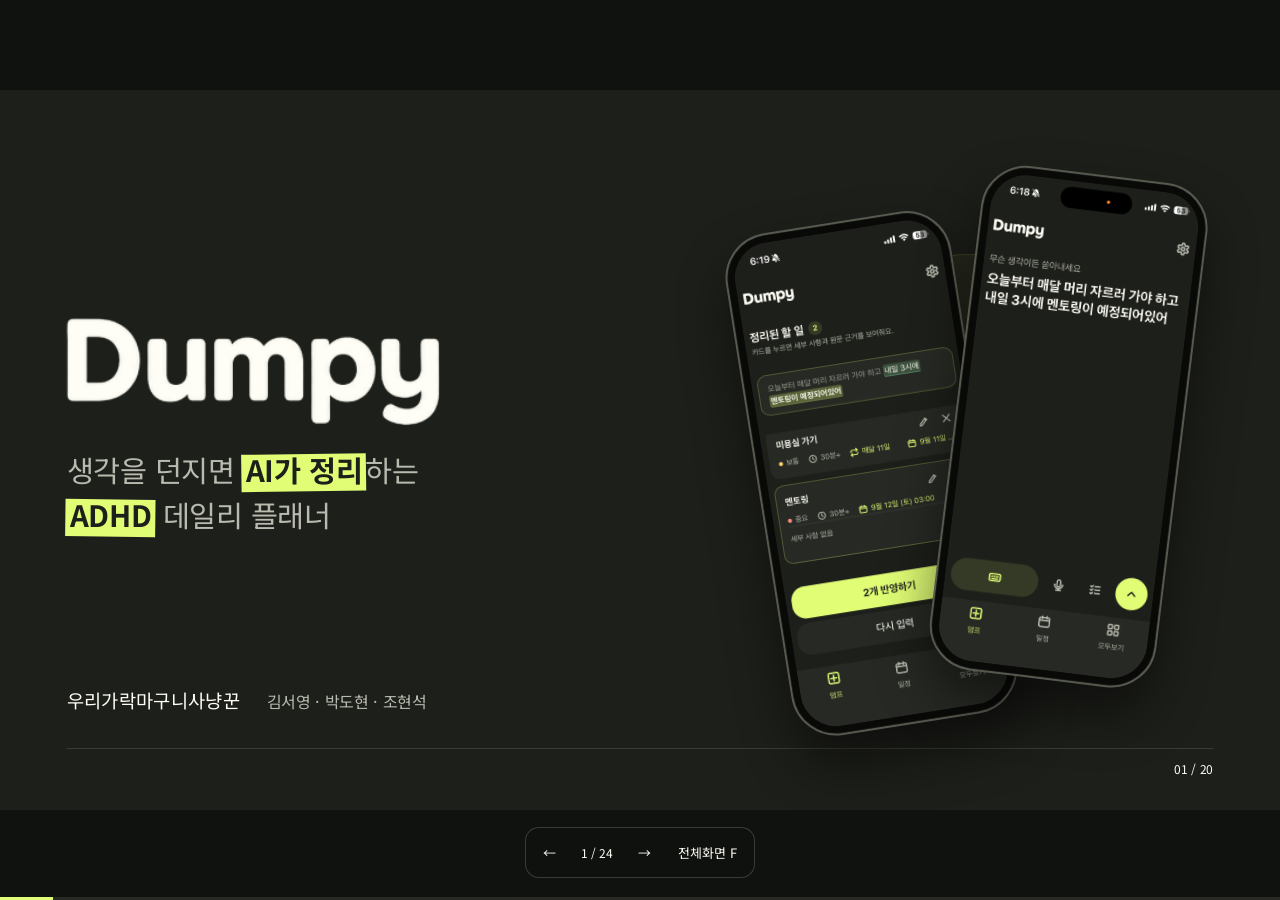
==== commit caba27c4: "docs: ai appendix 스타일 통합" ====
--- a/index.html
+++ b/index.html
@@ -849,136 +849,107 @@
                     </div>
                 </section>
 
-                <!-- AI APPENDIX: original slides 01–20 are preserved above. -->
-                <link rel="stylesheet" href="./appendix-fonts.css" />
+                <!-- AI APPENDIX -->
                 <!-- SLIDE 21: APPENDIX 01 / 04 -->
-                <section class="slide appendix-slide" aria-label="21. Appendix 표지">
-                    <div class="appendix-root">
-                        <template shadowrootmode="open">
-                            <link rel="stylesheet" href="./appendix.css" />
-<section class="slide cover active visible" data-export-name="01-appendix" aria-label="Appendix 표지"><div class="brand" data-edit>Dumpy</div><div class="cover-only"><h1 data-edit>Appendix</h1></div><footer><span data-edit>우리가락마구니사냥꾼 / Dumpy</span><span>APPENDIX &nbsp; 01 / 04</span></footer></section>
-                        </template>
-                    </div>
-                </section>
+                <section class="slide appendix-slide cover" data-export-name="01-appendix" aria-label="21. Appendix 표지"><div class="brand" data-edit>Dumpy</div><div class="cover-only"><h1 data-edit>Appendix</h1></div><footer><span data-edit>우리가락마구니사냥꾼 / Dumpy</span><span>APPENDIX &nbsp; 01 / 04</span></footer></section>
                 <!-- SLIDE 22: APPENDIX 02 / 04 -->
-                <section class="slide appendix-slide" aria-label="22. v2-fast 워크플로">
-                    <div class="appendix-root">
-                        <template shadowrootmode="open">
-                            <link rel="stylesheet" href="./appendix.css" />
-<section class="slide active visible" data-export-name="02-ai-workflow" aria-label="v2-fast 워크플로">
- <div class="brand" data-edit>Dumpy</div><p class="eyebrow" data-edit>AI 워크플로 · 실제 코드 기준</p><h2 data-edit>작업 경계를 확정한 뒤,<br>속성과 시간을 단계적으로 완성합니다.</h2>
- <div class="workflow-v2">
-  <div class="workflow-diagram">
-   <svg class="wf-lines" viewBox="0 0 1744 520" aria-hidden="true"><defs><marker id="head" markerWidth="8" markerHeight="8" refX="6" refY="3" orient="auto"><path d="M0,0 L6,3 L0,6" fill="none" stroke="#a6b477" stroke-width="1.5"/></marker></defs><g fill="none" stroke="#a6b477" stroke-width="2.5" marker-end="url(#head)">
-    <path d="M135 250 H160 V118 H185"/><path d="M135 250 H160 V382 H185"/>
-    <path d="M385 118 H410 V250 H435"/><path d="M385 382 H410 V250 H435"/>
-    <path d="M610 250 H650"/><path d="M820 250 H860"/><path d="M1040 250 H1080"/><path d="M1285 250 H1325"/><path d="M1540 250 H1580"/>
-   </g></svg>
-   <div class="wf-node endpoint" style="left:0px;top:162px;width:135px"><div><strong data-edit>API 입력</strong><span data-edit>원문·기준시각<br>타임존</span></div></div>
-   <div class="wf-node llm branch" style="left:185px;top:30px;width:200px"><div><strong data-edit>Boundary 1</strong><span data-edit>독립 행동·근거 추출</span></div><b>LLM</b></div>
-   <div class="wf-node llm branch" style="left:185px;top:294px;width:200px"><div><strong data-edit>Boundary 2</strong><span data-edit>누락 행동 재탐색</span></div><b>LLM</b></div>
-   <div class="wf-node " style="left:435px;top:162px;width:175px"><div><strong data-edit>병합·확정</strong><span data-edit>중복 정리<br>ID·원문 근거 확정</span></div><b>CODE</b></div>
-   <div class="wf-node " style="left:650px;top:162px;width:170px"><div><strong data-edit>Coverage</strong><span data-edit>근거 연결·미해결<br>여부 검증</span></div><b>CODE</b></div>
-   <div class="wf-node llm" style="left:860px;top:162px;width:180px"><div><strong data-edit>Enrichment</strong><span data-edit>제목·중요도·상세<br>시간 힌트·예상 시간</span></div><b>LLM</b></div>
-   <div class="wf-node " style="left:1080px;top:162px;width:205px"><div><strong data-edit>Time Resolver</strong><span data-edit>날짜·시각·마감<br>반복 일정 확정</span></div><b>CODE</b></div>
-   <div class="wf-node " style="left:1325px;top:162px;width:215px"><div><strong data-edit>최종 스키마 검증</strong><span data-edit>출력 형식·근거<br>TASK 경계 일치</span></div><b>CODE</b></div>
-   <div class="wf-node endpoint" style="left:1580px;top:162px;width:160px"><div><strong data-edit>API 출력</strong><span data-edit>검증된<br>tasks 반환</span></div></div>
-  </div>
- </div><footer><span data-edit>우리가락마구니사냥꾼 / Dumpy</span><span>APPENDIX &nbsp; 02 / 04</span></footer>
-</section>
-                        </template>
-                    </div>
+                <section class="slide appendix-slide" data-export-name="02-ai-workflow" aria-label="22. v2-fast 워크플로">
+                 <div class="brand" data-edit>Dumpy</div><p class="eyebrow" data-edit>AI 워크플로 · 실제 코드 기준</p><h2 data-edit>작업 경계를 확정한 뒤,<br>속성과 시간을 단계적으로 완성합니다.</h2>
+                 <div class="workflow-v2">
+                  <div class="workflow-diagram">
+                   <svg class="wf-lines" viewBox="0 0 1744 520" aria-hidden="true"><defs><marker id="head" markerWidth="8" markerHeight="8" refX="6" refY="3" orient="auto"><path d="M0,0 L6,3 L0,6" fill="none" stroke="#a6b477" stroke-width="1.5"/></marker></defs><g fill="none" stroke="#a6b477" stroke-width="2.5" marker-end="url(#head)">
+                    <path d="M135 250 H160 V118 H185"/><path d="M135 250 H160 V382 H185"/>
+                    <path d="M385 118 H410 V250 H435"/><path d="M385 382 H410 V250 H435"/>
+                    <path d="M610 250 H650"/><path d="M820 250 H860"/><path d="M1040 250 H1080"/><path d="M1285 250 H1325"/><path d="M1540 250 H1580"/>
+                   </g></svg>
+                   <div class="wf-node endpoint" style="left:0px;top:162px;width:135px"><div><strong data-edit>API 입력</strong><span data-edit>원문·기준시각<br>타임존</span></div></div>
+                   <div class="wf-node llm branch" style="left:185px;top:30px;width:200px"><div><strong data-edit>Boundary 1</strong><span data-edit>독립 행동·근거 추출</span></div><b>LLM</b></div>
+                   <div class="wf-node llm branch" style="left:185px;top:294px;width:200px"><div><strong data-edit>Boundary 2</strong><span data-edit>누락 행동 재탐색</span></div><b>LLM</b></div>
+                   <div class="wf-node " style="left:435px;top:162px;width:175px"><div><strong data-edit>병합·확정</strong><span data-edit>중복 정리<br>ID·원문 근거 확정</span></div><b>CODE</b></div>
+                   <div class="wf-node " style="left:650px;top:162px;width:170px"><div><strong data-edit>Coverage</strong><span data-edit>근거 연결·미해결<br>여부 검증</span></div><b>CODE</b></div>
+                   <div class="wf-node llm" style="left:860px;top:162px;width:180px"><div><strong data-edit>Enrichment</strong><span data-edit>제목·중요도·상세<br>시간 힌트·예상 시간</span></div><b>LLM</b></div>
+                   <div class="wf-node " style="left:1080px;top:162px;width:205px"><div><strong data-edit>Time Resolver</strong><span data-edit>날짜·시각·마감<br>반복 일정 확정</span></div><b>CODE</b></div>
+                   <div class="wf-node " style="left:1325px;top:162px;width:215px"><div><strong data-edit>최종 스키마 검증</strong><span data-edit>출력 형식·근거<br>TASK 경계 일치</span></div><b>CODE</b></div>
+                   <div class="wf-node endpoint" style="left:1580px;top:162px;width:160px"><div><strong data-edit>API 출력</strong><span data-edit>검증된<br>tasks 반환</span></div></div>
+                  </div>
+                 </div><footer><span data-edit>우리가락마구니사냥꾼 / Dumpy</span><span>APPENDIX &nbsp; 02 / 04</span></footer>
                 </section>
                 <!-- SLIDE 23: APPENDIX 03 / 04 -->
-                <section class="slide appendix-slide" aria-label="23. v2-fast 성능 측정 결과">
-                    <div class="appendix-root">
-                        <template shadowrootmode="open">
-                            <link rel="stylesheet" href="./appendix.css" />
-<section class="slide active visible" data-export-name="03-model-evaluation" aria-label="v2-fast 성능 측정 결과">
- <div class="brand" data-edit>Dumpy</div><p class="eyebrow" data-edit>모델 선정 및 성능 평가 · v2-fast</p><h2 data-edit>품질·처리시간·비용을<br>평가 지표로 확인합니다.</h2>
- <div class="metrics-v2">
-  <div class="run-info"><span data-edit>평가 모델 <strong>gemini-3.5-flash-lite</strong></span><span data-edit>평가셋 <strong>41건 × 5회</strong> · 규칙 기반 평가</span></div>
-  <div class="metric-highlights" role="group" aria-label="v2-fast 핵심 평가 지표">
-   <article class="metric-highlight"><h3 data-edit>테스트 케이스 통과율</h3><p class="stat-number"><strong data-edit>96.59</strong><span data-edit>%</span></p><p class="stat-detail" data-edit>198 / 205건 통과</p></article>
-   <article class="metric-highlight"><h3 data-edit>평균 지연시간</h3><p class="stat-number"><strong data-edit>3.29</strong><span data-edit>초</span></p><p class="stat-detail" data-edit>요청 1회 평균 처리시간</p></article>
-   <article class="metric-highlight"><h3 data-edit>API 요청당 평균 비용</h3><p class="stat-number"><strong data-edit>3.01</strong><span data-edit>원</span></p><p class="stat-detail" data-edit>API 요청 1회 평균 비용</p></article>
-  </div>
-  <div class="metrics-notes">
-   <p class="metric-criteria" data-edit><strong>통과 기준</strong> 각 사례의 기대 응답, TASK·시간 정보 조건과 7초 이내 처리 기준 충족</p>
-   <p class="metric-footnote" data-edit>동일 평가셋 41건을 5회 반복 실행한 총 205건의 집계 결과. 오류 반환이 정답인 사례 포함 · 프로젝트 팀 제공 수치.</p>
-  </div>
- </div><footer><span data-edit>우리가락마구니사냥꾼 / Dumpy</span><span>APPENDIX &nbsp; 03 / 04</span></footer>
-</section>
-                        </template>
-                    </div>
+                <section class="slide appendix-slide" data-export-name="03-model-evaluation" aria-label="23. v2-fast 성능 측정 결과">
+                 <div class="brand" data-edit>Dumpy</div><p class="eyebrow" data-edit>모델 선정 및 성능 평가 · v2-fast</p><h2 data-edit>품질·처리시간·비용을<br>평가 지표로 확인합니다.</h2>
+                 <div class="metrics-v2">
+                  <div class="run-info"><span data-edit>평가 모델 <strong>gemini-3.5-flash-lite</strong></span><span data-edit>평가셋 <strong>41건 × 5회</strong> · 규칙 기반 평가</span></div>
+                  <div class="metric-highlights" role="group" aria-label="v2-fast 핵심 평가 지표">
+                   <article class="metric-highlight"><h3 data-edit>테스트 케이스 통과율</h3><p class="stat-number"><strong data-edit>96.59</strong><span data-edit>%</span></p><p class="stat-detail" data-edit>198 / 205건 통과</p></article>
+                   <article class="metric-highlight"><h3 data-edit>평균 지연시간</h3><p class="stat-number"><strong data-edit>3.29</strong><span data-edit>초</span></p><p class="stat-detail" data-edit>요청 1회 평균 처리시간</p></article>
+                   <article class="metric-highlight"><h3 data-edit>API 요청당 평균 비용</h3><p class="stat-number"><strong data-edit>3.01</strong><span data-edit>원</span></p><p class="stat-detail" data-edit>API 요청 1회 평균 비용</p></article>
+                  </div>
+                  <div class="metrics-notes">
+                   <p class="metric-criteria" data-edit><strong>통과 기준</strong> 각 사례의 기대 응답, TASK·시간 정보 조건과 7초 이내 처리 기준 충족</p>
+                   <p class="metric-footnote" data-edit>동일 평가셋 41건을 5회 반복 실행한 총 205건의 집계 결과. 오류 반환이 정답인 사례 포함 · 프로젝트 팀 제공 수치.</p>
+                  </div>
+                 </div><footer><span data-edit>우리가락마구니사냥꾼 / Dumpy</span><span>APPENDIX &nbsp; 03 / 04</span></footer>
                 </section>
                 <!-- SLIDE 24: APPENDIX 04 / 04 -->
-                <section class="slide appendix-slide" aria-label="24. 추천 시스템 고도화 화면">
-                    <div class="appendix-root">
-                        <template shadowrootmode="open">
-                            <link rel="stylesheet" href="./appendix.css" />
-<section class="slide recommendation-slide active visible" data-export-name="04-recommendation" aria-label="추천 시스템 고도화 화면">
- <div class="brand" data-edit>Dumpy</div><p class="eyebrow" data-edit>추천 시스템 고도화 · 개발 계획</p><h2 data-edit>당장 할 일 하나 또는 하루 계획,<br>목적에 맞춰 바로 선택합니다.</h2>
-
-<div class="recommend-ui" aria-label="일정 추천 개발 계획 화면 예시">
-  <div class="rui-screen-group rui-start-group">
-    <div class="rui-screen-label" data-edit>시작 화면</div>
-    <article class="rui-phone rui-start" aria-label="추천 시작 화면">
-      <div class="rui-status"><span>9:41</span><div class="rui-island"></div><svg viewBox="0 0 56 13" width="48" height="12" aria-hidden="true"><path d="M1 12V9h3v3M6 12V6h3v6M11 12V3h3v9M16 12V0h3v12" fill="currentColor"/><path d="M24 4c4-4 10-4 14 0m-11 3c2-2 6-2 8 0m-5 3h2" fill="none" stroke="currentColor" stroke-width="1.7" stroke-linecap="round"/><rect x="42" y="2" width="11" height="9" rx="1.8" fill="none" stroke="currentColor"/><path d="M54 5v3" stroke="currentColor"/><rect x="43.5" y="3.5" width="8" height="6" rx=".5" fill="currentColor"/></svg></div><div class="rui-appbar"><strong>Dumpy</strong></div>
-      <div class="rui-main">
-        <h3 data-edit>지금 무엇을<br>도와드릴까요?</h3>
-        <p class="rui-intro" data-edit>할 일을 늘리는 대신,<br>오늘 가능한 계획을 제안해요.</p>
-        <div class="rui-mode rui-mode-one"><div class="rui-mode-icon"><svg class="rui-icon " viewBox="0 0 24 24" fill="none" stroke="currentColor" stroke-width="1.7" stroke-linecap="round" stroke-linejoin="round" aria-hidden="true"><path d="M13.7 2 4.5 13h6.6l-.9 9 9.3-12.2h-6.7L13.7 2Z" fill="currentColor" stroke="none"/></svg></div><div><span class="rui-mode-kicker" data-edit>01</span><strong data-edit>당장 할 일 하나</strong><p data-edit>지금 시작할 작업을 골라드려요</p></div><svg class="rui-icon " viewBox="0 0 24 24" fill="none" stroke="currentColor" stroke-width="1.7" stroke-linecap="round" stroke-linejoin="round" aria-hidden="true"><path d="m9 5 7 7-7 7"/></svg></div>
-        <div class="rui-mode rui-mode-two"><div class="rui-mode-icon"><svg class="rui-icon " viewBox="0 0 24 24" fill="none" stroke="currentColor" stroke-width="1.7" stroke-linecap="round" stroke-linejoin="round" aria-hidden="true"><rect x="3.5" y="5" width="17" height="16" rx="2.5"/><path d="M7 2.5v5M17 2.5v5M3.5 10h17M7.5 14h1M12 14h1M16.5 14h1M7.5 17.5h1M12 17.5h1"/></svg></div><div><span class="rui-mode-kicker" data-edit>02</span><strong data-edit>하루 일정 세우기</strong><p data-edit>남은 시간을 현실적으로 배치해요</p></div><svg class="rui-icon " viewBox="0 0 24 24" fill="none" stroke="currentColor" stroke-width="1.7" stroke-linecap="round" stroke-linejoin="round" aria-hidden="true"><path d="m9 5 7 7-7 7"/></svg></div>
-      </div><nav class="rui-nav" aria-label="앱 하단 메뉴"><div><svg class="rui-icon " viewBox="0 0 24 24" fill="none" stroke="currentColor" stroke-width="1.7" stroke-linecap="round" stroke-linejoin="round" aria-hidden="true"><path d="m4 5-2 8v7h20v-7l-2-8H4Z"/><path d="M2 13h6l2 3h4l2-3h6"/></svg><span data-edit>덤프</span></div><div><svg class="rui-icon " viewBox="0 0 24 24" fill="none" stroke="currentColor" stroke-width="1.7" stroke-linecap="round" stroke-linejoin="round" aria-hidden="true"><rect x="3.5" y="5" width="17" height="16" rx="2.5"/><path d="M7 2.5v5M17 2.5v5M3.5 10h17M7.5 14h1M12 14h1M16.5 14h1M7.5 17.5h1M12 17.5h1"/></svg><span data-edit>일정</span></div><div class="rui-active"><svg class="rui-icon " viewBox="0 0 24 24" fill="none" stroke="currentColor" stroke-width="1.7" stroke-linecap="round" stroke-linejoin="round" aria-hidden="true"><path d="m12 1.5 3 7.5 7.5 3-7.5 3-3 7.5-3-7.5L1.5 12 9 9l3-7.5Z" fill="currentColor" stroke="none"/></svg><span data-edit>추천</span></div></nav><div class="rui-homebar"></div>
-    </article>
-  </div>
-
-  <div class="rui-screen-group rui-task-group">
-    <div class="rui-screen-label"><span>01</span><b data-edit>당장 할 일 하나</b></div>
-    <article class="rui-phone rui-task" aria-label="당장 할 일 추천 기준 선택 화면">
-      <div class="rui-status"><span>9:41</span><div class="rui-island"></div><svg viewBox="0 0 56 13" width="48" height="12" aria-hidden="true"><path d="M1 12V9h3v3M6 12V6h3v6M11 12V3h3v9M16 12V0h3v12" fill="currentColor"/><path d="M24 4c4-4 10-4 14 0m-11 3c2-2 6-2 8 0m-5 3h2" fill="none" stroke="currentColor" stroke-width="1.7" stroke-linecap="round"/><rect x="42" y="2" width="11" height="9" rx="1.8" fill="none" stroke="currentColor"/><path d="M54 5v3" stroke="currentColor"/><rect x="43.5" y="3.5" width="8" height="6" rx=".5" fill="currentColor"/></svg></div><div class="rui-appbar"><svg class="rui-icon " viewBox="0 0 24 24" fill="none" stroke="currentColor" stroke-width="1.7" stroke-linecap="round" stroke-linejoin="round" aria-hidden="true"><path d="m15 4-8 8 8 8"/></svg><strong>Dumpy</strong></div>
-      <div class="rui-main">
-        <h3 data-edit>어떤 기준으로 고를까요?</h3>
-        <p class="rui-intro" data-edit>지금 상황에 맞는 기준을 선택해요.</p>
-        <div class="rui-choice"><div class="rui-choice-icon"><svg class="rui-icon " viewBox="0 0 24 24" fill="none" stroke="currentColor" stroke-width="1.7" stroke-linecap="round" stroke-linejoin="round" aria-hidden="true"><circle cx="12" cy="12" r="8.5"/><path d="M12 6.5V12l4 2.5"/></svg></div><div class="rui-choice-copy"><span class="rui-choice-label" data-edit>빠르게 끝내기</span><strong data-edit>자료 파일명 정리</strong><span class="rui-duration"><svg class="rui-icon " viewBox="0 0 24 24" fill="none" stroke="currentColor" stroke-width="1.7" stroke-linecap="round" stroke-linejoin="round" aria-hidden="true"><circle cx="12" cy="12" r="8.5"/><path d="M12 6.5V12l4 2.5"/></svg><span data-edit>예상 10분</span></span></div><i class="rui-radio"></i></div>
-        <div class="rui-choice rui-selected"><div class="rui-choice-icon rui-important-icon"><svg class="rui-icon " viewBox="0 0 24 24" fill="none" stroke="currentColor" stroke-width="1.7" stroke-linecap="round" stroke-linejoin="round" aria-hidden="true"><rect x="3" y="13" width="4" height="8" rx="2" fill="currentColor" stroke="none"/><rect x="10" y="8" width="4" height="13" rx="2" fill="currentColor" stroke="none"/><rect x="17" y="3" width="4" height="18" rx="2" fill="currentColor" stroke="none"/></svg></div><div class="rui-choice-copy"><span class="rui-choice-label" data-edit>중요한 일 먼저</span><strong data-edit>발표 초안 보내기</strong><span class="rui-duration"><svg class="rui-icon " viewBox="0 0 24 24" fill="none" stroke="currentColor" stroke-width="1.7" stroke-linecap="round" stroke-linejoin="round" aria-hidden="true"><circle cx="12" cy="12" r="8.5"/><path d="M12 6.5V12l4 2.5"/></svg><span data-edit>예상 15분</span></span></div><i class="rui-radio"><svg class="rui-icon " viewBox="0 0 24 24" fill="none" stroke="currentColor" stroke-width="1.7" stroke-linecap="round" stroke-linejoin="round" aria-hidden="true"><path d="m5 12 4.5 4.5L19 7"/></svg></i></div>
-        <div class="rui-choice"><div class="rui-choice-icon"><svg class="rui-icon " viewBox="0 0 24 24" fill="none" stroke="currentColor" stroke-width="1.7" stroke-linecap="round" stroke-linejoin="round" aria-hidden="true"><path d="M6 3h12M6 21h12M7 3c0 4.4 1 6 5 9-4 3-5 4.6-5 9M17 3c0 4.4-1 6-5 9 4 3 5 4.6 5 9M8 7h8M8 17h8"/></svg></div><div class="rui-choice-copy"><span class="rui-choice-label" data-edit>마감이 가까운 일</span><strong data-edit>택배 반품 신청</strong><span class="rui-deadline"><svg class="rui-icon " viewBox="0 0 24 24" fill="none" stroke="currentColor" stroke-width="1.7" stroke-linecap="round" stroke-linejoin="round" aria-hidden="true"><rect x="3.5" y="5" width="17" height="16" rx="2.5"/><path d="M7 2.5v5M17 2.5v5M3.5 10h17M7.5 14h1M12 14h1M16.5 14h1M7.5 17.5h1M12 17.5h1"/></svg><span data-edit>오늘 18:00 마감</span></span></div><i class="rui-radio"></i></div>
-      </div><nav class="rui-nav" aria-label="앱 하단 메뉴"><div><svg class="rui-icon " viewBox="0 0 24 24" fill="none" stroke="currentColor" stroke-width="1.7" stroke-linecap="round" stroke-linejoin="round" aria-hidden="true"><path d="m4 5-2 8v7h20v-7l-2-8H4Z"/><path d="M2 13h6l2 3h4l2-3h6"/></svg><span data-edit>덤프</span></div><div><svg class="rui-icon " viewBox="0 0 24 24" fill="none" stroke="currentColor" stroke-width="1.7" stroke-linecap="round" stroke-linejoin="round" aria-hidden="true"><rect x="3.5" y="5" width="17" height="16" rx="2.5"/><path d="M7 2.5v5M17 2.5v5M3.5 10h17M7.5 14h1M12 14h1M16.5 14h1M7.5 17.5h1M12 17.5h1"/></svg><span data-edit>일정</span></div><div class="rui-active"><svg class="rui-icon " viewBox="0 0 24 24" fill="none" stroke="currentColor" stroke-width="1.7" stroke-linecap="round" stroke-linejoin="round" aria-hidden="true"><path d="m12 1.5 3 7.5 7.5 3-7.5 3-3 7.5-3-7.5L1.5 12 9 9l3-7.5Z" fill="currentColor" stroke="none"/></svg><span data-edit>추천</span></div></nav><div class="rui-homebar"></div>
-    </article>
-  </div>
-
-  <div class="rui-screen-group rui-day-group">
-    <div class="rui-screen-label"><span>02</span><b data-edit>하루 일정 세우기</b></div>
-    <article class="rui-phone rui-day" aria-label="하루 일정 추천 화면">
-      <div class="rui-status"><span>9:41</span><div class="rui-island"></div><svg viewBox="0 0 56 13" width="48" height="12" aria-hidden="true"><path d="M1 12V9h3v3M6 12V6h3v6M11 12V3h3v9M16 12V0h3v12" fill="currentColor"/><path d="M24 4c4-4 10-4 14 0m-11 3c2-2 6-2 8 0m-5 3h2" fill="none" stroke="currentColor" stroke-width="1.7" stroke-linecap="round"/><rect x="42" y="2" width="11" height="9" rx="1.8" fill="none" stroke="currentColor"/><path d="M54 5v3" stroke="currentColor"/><rect x="43.5" y="3.5" width="8" height="6" rx=".5" fill="currentColor"/></svg></div><div class="rui-appbar"><svg class="rui-icon " viewBox="0 0 24 24" fill="none" stroke="currentColor" stroke-width="1.7" stroke-linecap="round" stroke-linejoin="round" aria-hidden="true"><path d="m15 4-8 8 8 8"/></svg><strong>Dumpy</strong></div>
-      <div class="rui-main">
-        <h3 data-edit>오늘 가능한 계획</h3>
-        <p class="rui-intro" data-edit>기존 일정과 남은 시간을 고려했어요.</p>
-        <div class="rui-plan">
-          <div class="rui-plan-row "><time>13:00</time><i class="rui-plan-dot"></i><div class="rui-plan-card"><strong data-edit>발표 초안 작성</strong><div class="rui-plan-meta"><span class="rui-duration"><svg class="rui-icon " viewBox="0 0 24 24" fill="none" stroke="currentColor" stroke-width="1.7" stroke-linecap="round" stroke-linejoin="round" aria-hidden="true"><circle cx="12" cy="12" r="8.5"/><path d="M12 6.5V12l4 2.5"/></svg><span data-edit>15분</span></span></div></div></div>
-          <div class="rui-plan-row "><time>14:00</time><i class="rui-plan-dot"></i><div class="rui-plan-card"><strong data-edit>자료 정리</strong><div class="rui-plan-meta"><span class="rui-duration"><svg class="rui-icon " viewBox="0 0 24 24" fill="none" stroke="currentColor" stroke-width="1.7" stroke-linecap="round" stroke-linejoin="round" aria-hidden="true"><circle cx="12" cy="12" r="8.5"/><path d="M12 6.5V12l4 2.5"/></svg><span data-edit>30분+</span></span></div></div></div>
-          <div class="rui-plan-row rui-fixed"><time>15:00</time><i class="rui-plan-dot"></i><div class="rui-plan-card"><strong data-edit>팀 회의</strong><div class="rui-plan-meta"><span class="rui-plan-tag rui-fixed" data-edit>고정</span><span class="rui-duration"><svg class="rui-icon " viewBox="0 0 24 24" fill="none" stroke="currentColor" stroke-width="1.7" stroke-linecap="round" stroke-linejoin="round" aria-hidden="true"><circle cx="12" cy="12" r="8.5"/><path d="M12 6.5V12l4 2.5"/></svg><span data-edit>30분+</span></span></div></div></div>
-          <div class="rui-plan-row rui-due"><time>17:00</time><i class="rui-plan-dot"></i><div class="rui-plan-card"><strong data-edit>월세 납부</strong><div class="rui-plan-meta"><span class="rui-plan-tag rui-due" data-edit>18:00 마감</span><span class="rui-duration"><svg class="rui-icon " viewBox="0 0 24 24" fill="none" stroke="currentColor" stroke-width="1.7" stroke-linecap="round" stroke-linejoin="round" aria-hidden="true"><circle cx="12" cy="12" r="8.5"/><path d="M12 6.5V12l4 2.5"/></svg><span data-edit>15분</span></span></div></div></div>
-        </div>
-        <div class="rui-apply" data-edit>이 계획 적용</div>
-      </div><nav class="rui-nav" aria-label="앱 하단 메뉴"><div><svg class="rui-icon " viewBox="0 0 24 24" fill="none" stroke="currentColor" stroke-width="1.7" stroke-linecap="round" stroke-linejoin="round" aria-hidden="true"><path d="m4 5-2 8v7h20v-7l-2-8H4Z"/><path d="M2 13h6l2 3h4l2-3h6"/></svg><span data-edit>덤프</span></div><div><svg class="rui-icon " viewBox="0 0 24 24" fill="none" stroke="currentColor" stroke-width="1.7" stroke-linecap="round" stroke-linejoin="round" aria-hidden="true"><rect x="3.5" y="5" width="17" height="16" rx="2.5"/><path d="M7 2.5v5M17 2.5v5M3.5 10h17M7.5 14h1M12 14h1M16.5 14h1M7.5 17.5h1M12 17.5h1"/></svg><span data-edit>일정</span></div><div class="rui-active"><svg class="rui-icon " viewBox="0 0 24 24" fill="none" stroke="currentColor" stroke-width="1.7" stroke-linecap="round" stroke-linejoin="round" aria-hidden="true"><path d="m12 1.5 3 7.5 7.5 3-7.5 3-3 7.5-3-7.5L1.5 12 9 9l3-7.5Z" fill="currentColor" stroke="none"/></svg><span data-edit>추천</span></div></nav><div class="rui-homebar"></div>
-    </article>
-  </div>
-
-  <aside class="rui-explanation">
-    <div class="rui-development" data-edit>일정 추천 · 개발 계획</div>
-    <h4 data-edit>필요한 도움을 고르면,<br>두 가지로 나뉩니다.</h4>
-    <div class="rui-branch"><div class="rui-branch-root" data-edit>시작</div><div class="rui-branch-lines" aria-hidden="true"></div><div class="rui-branch-destinations"><div><span>01</span><b data-edit>할 일 하나 추천</b></div><div><span>02</span><b data-edit>하루 계획 제안</b></div></div></div>
-    <div class="rui-principle"><span class="rui-principle-number">01</span><div><strong data-edit>지금 시작할 일 선택</strong><p data-edit>빠른 처리 · 중요도 · 마감 중<br>현재 상황에 맞게 추천</p></div></div>
-    <div class="rui-principle"><span class="rui-principle-number">02</span><div><strong data-edit>실행 가능한 하루 구성</strong><p data-edit>고정 일정과 마감을 지키며<br>가용 시간 안에 배치</p></div></div>
-    <p class="rui-disclaimer" data-edit>화면은 개발 방향을 설명하는 예시입니다.</p>
-  </aside>
-</div>
- <footer><span data-edit>우리가락마구니사냥꾼 / Dumpy</span><span>APPENDIX &nbsp; 04 / 04</span></footer>
-</section>
-                        </template>
-                    </div>
+                <section class="slide appendix-slide recommendation-slide" data-export-name="04-recommendation" aria-label="24. 추천 시스템 고도화 화면">
+                 <div class="brand" data-edit>Dumpy</div><p class="eyebrow" data-edit>추천 시스템 고도화 · 개발 계획</p><h2 data-edit>당장 할 일 하나 또는 하루 계획,<br>목적에 맞춰 바로 선택합니다.</h2>
+
+                <div class="recommend-ui" aria-label="일정 추천 개발 계획 화면 예시">
+                  <div class="rui-screen-group rui-start-group">
+                    <div class="rui-screen-label" data-edit>시작 화면</div>
+                    <article class="rui-phone rui-start" aria-label="추천 시작 화면">
+                      <div class="rui-status"><span>9:41</span><div class="rui-island"></div><svg viewBox="0 0 56 13" width="48" height="12" aria-hidden="true"><path d="M1 12V9h3v3M6 12V6h3v6M11 12V3h3v9M16 12V0h3v12" fill="currentColor"/><path d="M24 4c4-4 10-4 14 0m-11 3c2-2 6-2 8 0m-5 3h2" fill="none" stroke="currentColor" stroke-width="1.7" stroke-linecap="round"/><rect x="42" y="2" width="11" height="9" rx="1.8" fill="none" stroke="currentColor"/><path d="M54 5v3" stroke="currentColor"/><rect x="43.5" y="3.5" width="8" height="6" rx=".5" fill="currentColor"/></svg></div><div class="rui-appbar"><strong>Dumpy</strong></div>
+                      <div class="rui-main">
+                        <h3 data-edit>지금 무엇을<br>도와드릴까요?</h3>
+                        <p class="rui-intro" data-edit>할 일을 늘리는 대신,<br>오늘 가능한 계획을 제안해요.</p>
+                        <div class="rui-mode rui-mode-one"><div class="rui-mode-icon"><svg class="rui-icon " viewBox="0 0 24 24" fill="none" stroke="currentColor" stroke-width="1.7" stroke-linecap="round" stroke-linejoin="round" aria-hidden="true"><path d="M13.7 2 4.5 13h6.6l-.9 9 9.3-12.2h-6.7L13.7 2Z" fill="currentColor" stroke="none"/></svg></div><div><span class="rui-mode-kicker" data-edit>01</span><strong data-edit>당장 할 일 하나</strong><p data-edit>지금 시작할 작업을 골라드려요</p></div><svg class="rui-icon " viewBox="0 0 24 24" fill="none" stroke="currentColor" stroke-width="1.7" stroke-linecap="round" stroke-linejoin="round" aria-hidden="true"><path d="m9 5 7 7-7 7"/></svg></div>
+                        <div class="rui-mode rui-mode-two"><div class="rui-mode-icon"><svg class="rui-icon " viewBox="0 0 24 24" fill="none" stroke="currentColor" stroke-width="1.7" stroke-linecap="round" stroke-linejoin="round" aria-hidden="true"><rect x="3.5" y="5" width="17" height="16" rx="2.5"/><path d="M7 2.5v5M17 2.5v5M3.5 10h17M7.5 14h1M12 14h1M16.5 14h1M7.5 17.5h1M12 17.5h1"/></svg></div><div><span class="rui-mode-kicker" data-edit>02</span><strong data-edit>하루 일정 세우기</strong><p data-edit>남은 시간을 현실적으로 배치해요</p></div><svg class="rui-icon " viewBox="0 0 24 24" fill="none" stroke="currentColor" stroke-width="1.7" stroke-linecap="round" stroke-linejoin="round" aria-hidden="true"><path d="m9 5 7 7-7 7"/></svg></div>
+                      </div><nav class="rui-nav" aria-label="앱 하단 메뉴"><div><svg class="rui-icon " viewBox="0 0 24 24" fill="none" stroke="currentColor" stroke-width="1.7" stroke-linecap="round" stroke-linejoin="round" aria-hidden="true"><path d="m4 5-2 8v7h20v-7l-2-8H4Z"/><path d="M2 13h6l2 3h4l2-3h6"/></svg><span data-edit>덤프</span></div><div><svg class="rui-icon " viewBox="0 0 24 24" fill="none" stroke="currentColor" stroke-width="1.7" stroke-linecap="round" stroke-linejoin="round" aria-hidden="true"><rect x="3.5" y="5" width="17" height="16" rx="2.5"/><path d="M7 2.5v5M17 2.5v5M3.5 10h17M7.5 14h1M12 14h1M16.5 14h1M7.5 17.5h1M12 17.5h1"/></svg><span data-edit>일정</span></div><div class="rui-active"><svg class="rui-icon " viewBox="0 0 24 24" fill="none" stroke="currentColor" stroke-width="1.7" stroke-linecap="round" stroke-linejoin="round" aria-hidden="true"><path d="m12 1.5 3 7.5 7.5 3-7.5 3-3 7.5-3-7.5L1.5 12 9 9l3-7.5Z" fill="currentColor" stroke="none"/></svg><span data-edit>추천</span></div></nav><div class="rui-homebar"></div>
+                    </article>
+                  </div>
+
+                  <div class="rui-screen-group rui-task-group">
+                    <div class="rui-screen-label"><span>01</span><b data-edit>당장 할 일 하나</b></div>
+                    <article class="rui-phone rui-task" aria-label="당장 할 일 추천 기준 선택 화면">
+                      <div class="rui-status"><span>9:41</span><div class="rui-island"></div><svg viewBox="0 0 56 13" width="48" height="12" aria-hidden="true"><path d="M1 12V9h3v3M6 12V6h3v6M11 12V3h3v9M16 12V0h3v12" fill="currentColor"/><path d="M24 4c4-4 10-4 14 0m-11 3c2-2 6-2 8 0m-5 3h2" fill="none" stroke="currentColor" stroke-width="1.7" stroke-linecap="round"/><rect x="42" y="2" width="11" height="9" rx="1.8" fill="none" stroke="currentColor"/><path d="M54 5v3" stroke="currentColor"/><rect x="43.5" y="3.5" width="8" height="6" rx=".5" fill="currentColor"/></svg></div><div class="rui-appbar"><svg class="rui-icon " viewBox="0 0 24 24" fill="none" stroke="currentColor" stroke-width="1.7" stroke-linecap="round" stroke-linejoin="round" aria-hidden="true"><path d="m15 4-8 8 8 8"/></svg><strong>Dumpy</strong></div>
+                      <div class="rui-main">
+                        <h3 data-edit>어떤 기준으로 고를까요?</h3>
+                        <p class="rui-intro" data-edit>지금 상황에 맞는 기준을 선택해요.</p>
+                        <div class="rui-choice"><div class="rui-choice-icon"><svg class="rui-icon " viewBox="0 0 24 24" fill="none" stroke="currentColor" stroke-width="1.7" stroke-linecap="round" stroke-linejoin="round" aria-hidden="true"><circle cx="12" cy="12" r="8.5"/><path d="M12 6.5V12l4 2.5"/></svg></div><div class="rui-choice-copy"><span class="rui-choice-label" data-edit>빠르게 끝내기</span><strong data-edit>자료 파일명 정리</strong><span class="rui-duration"><svg class="rui-icon " viewBox="0 0 24 24" fill="none" stroke="currentColor" stroke-width="1.7" stroke-linecap="round" stroke-linejoin="round" aria-hidden="true"><circle cx="12" cy="12" r="8.5"/><path d="M12 6.5V12l4 2.5"/></svg><span data-edit>예상 10분</span></span></div><i class="rui-radio"></i></div>
+                        <div class="rui-choice rui-selected"><div class="rui-choice-icon rui-important-icon"><svg class="rui-icon " viewBox="0 0 24 24" fill="none" stroke="currentColor" stroke-width="1.7" stroke-linecap="round" stroke-linejoin="round" aria-hidden="true"><rect x="3" y="13" width="4" height="8" rx="2" fill="currentColor" stroke="none"/><rect x="10" y="8" width="4" height="13" rx="2" fill="currentColor" stroke="none"/><rect x="17" y="3" width="4" height="18" rx="2" fill="currentColor" stroke="none"/></svg></div><div class="rui-choice-copy"><span class="rui-choice-label" data-edit>중요한 일 먼저</span><strong data-edit>발표 초안 보내기</strong><span class="rui-duration"><svg class="rui-icon " viewBox="0 0 24 24" fill="none" stroke="currentColor" stroke-width="1.7" stroke-linecap="round" stroke-linejoin="round" aria-hidden="true"><circle cx="12" cy="12" r="8.5"/><path d="M12 6.5V12l4 2.5"/></svg><span data-edit>예상 15분</span></span></div><i class="rui-radio"><svg class="rui-icon " viewBox="0 0 24 24" fill="none" stroke="currentColor" stroke-width="1.7" stroke-linecap="round" stroke-linejoin="round" aria-hidden="true"><path d="m5 12 4.5 4.5L19 7"/></svg></i></div>
+                        <div class="rui-choice"><div class="rui-choice-icon"><svg class="rui-icon " viewBox="0 0 24 24" fill="none" stroke="currentColor" stroke-width="1.7" stroke-linecap="round" stroke-linejoin="round" aria-hidden="true"><path d="M6 3h12M6 21h12M7 3c0 4.4 1 6 5 9-4 3-5 4.6-5 9M17 3c0 4.4-1 6-5 9 4 3 5 4.6 5 9M8 7h8M8 17h8"/></svg></div><div class="rui-choice-copy"><span class="rui-choice-label" data-edit>마감이 가까운 일</span><strong data-edit>택배 반품 신청</strong><span class="rui-deadline"><svg class="rui-icon " viewBox="0 0 24 24" fill="none" stroke="currentColor" stroke-width="1.7" stroke-linecap="round" stroke-linejoin="round" aria-hidden="true"><rect x="3.5" y="5" width="17" height="16" rx="2.5"/><path d="M7 2.5v5M17 2.5v5M3.5 10h17M7.5 14h1M12 14h1M16.5 14h1M7.5 17.5h1M12 17.5h1"/></svg><span data-edit>오늘 18:00 마감</span></span></div><i class="rui-radio"></i></div>
+                      </div><nav class="rui-nav" aria-label="앱 하단 메뉴"><div><svg class="rui-icon " viewBox="0 0 24 24" fill="none" stroke="currentColor" stroke-width="1.7" stroke-linecap="round" stroke-linejoin="round" aria-hidden="true"><path d="m4 5-2 8v7h20v-7l-2-8H4Z"/><path d="M2 13h6l2 3h4l2-3h6"/></svg><span data-edit>덤프</span></div><div><svg class="rui-icon " viewBox="0 0 24 24" fill="none" stroke="currentColor" stroke-width="1.7" stroke-linecap="round" stroke-linejoin="round" aria-hidden="true"><rect x="3.5" y="5" width="17" height="16" rx="2.5"/><path d="M7 2.5v5M17 2.5v5M3.5 10h17M7.5 14h1M12 14h1M16.5 14h1M7.5 17.5h1M12 17.5h1"/></svg><span data-edit>일정</span></div><div class="rui-active"><svg class="rui-icon " viewBox="0 0 24 24" fill="none" stroke="currentColor" stroke-width="1.7" stroke-linecap="round" stroke-linejoin="round" aria-hidden="true"><path d="m12 1.5 3 7.5 7.5 3-7.5 3-3 7.5-3-7.5L1.5 12 9 9l3-7.5Z" fill="currentColor" stroke="none"/></svg><span data-edit>추천</span></div></nav><div class="rui-homebar"></div>
+                    </article>
+                  </div>
+
+                  <div class="rui-screen-group rui-day-group">
+                    <div class="rui-screen-label"><span>02</span><b data-edit>하루 일정 세우기</b></div>
+                    <article class="rui-phone rui-day" aria-label="하루 일정 추천 화면">
+                      <div class="rui-status"><span>9:41</span><div class="rui-island"></div><svg viewBox="0 0 56 13" width="48" height="12" aria-hidden="true"><path d="M1 12V9h3v3M6 12V6h3v6M11 12V3h3v9M16 12V0h3v12" fill="currentColor"/><path d="M24 4c4-4 10-4 14 0m-11 3c2-2 6-2 8 0m-5 3h2" fill="none" stroke="currentColor" stroke-width="1.7" stroke-linecap="round"/><rect x="42" y="2" width="11" height="9" rx="1.8" fill="none" stroke="currentColor"/><path d="M54 5v3" stroke="currentColor"/><rect x="43.5" y="3.5" width="8" height="6" rx=".5" fill="currentColor"/></svg></div><div class="rui-appbar"><svg class="rui-icon " viewBox="0 0 24 24" fill="none" stroke="currentColor" stroke-width="1.7" stroke-linecap="round" stroke-linejoin="round" aria-hidden="true"><path d="m15 4-8 8 8 8"/></svg><strong>Dumpy</strong></div>
+                      <div class="rui-main">
+                        <h3 data-edit>오늘 가능한 계획</h3>
+                        <p class="rui-intro" data-edit>기존 일정과 남은 시간을 고려했어요.</p>
+                        <div class="rui-plan">
+                          <div class="rui-plan-row "><time>13:00</time><i class="rui-plan-dot"></i><div class="rui-plan-card"><strong data-edit>발표 초안 작성</strong><div class="rui-plan-meta"><span class="rui-duration"><svg class="rui-icon " viewBox="0 0 24 24" fill="none" stroke="currentColor" stroke-width="1.7" stroke-linecap="round" stroke-linejoin="round" aria-hidden="true"><circle cx="12" cy="12" r="8.5"/><path d="M12 6.5V12l4 2.5"/></svg><span data-edit>15분</span></span></div></div></div>
+                          <div class="rui-plan-row "><time>14:00</time><i class="rui-plan-dot"></i><div class="rui-plan-card"><strong data-edit>자료 정리</strong><div class="rui-plan-meta"><span class="rui-duration"><svg class="rui-icon " viewBox="0 0 24 24" fill="none" stroke="currentColor" stroke-width="1.7" stroke-linecap="round" stroke-linejoin="round" aria-hidden="true"><circle cx="12" cy="12" r="8.5"/><path d="M12 6.5V12l4 2.5"/></svg><span data-edit>30분+</span></span></div></div></div>
+                          <div class="rui-plan-row rui-fixed"><time>15:00</time><i class="rui-plan-dot"></i><div class="rui-plan-card"><strong data-edit>팀 회의</strong><div class="rui-plan-meta"><span class="rui-plan-tag rui-fixed" data-edit>고정</span><span class="rui-duration"><svg class="rui-icon " viewBox="0 0 24 24" fill="none" stroke="currentColor" stroke-width="1.7" stroke-linecap="round" stroke-linejoin="round" aria-hidden="true"><circle cx="12" cy="12" r="8.5"/><path d="M12 6.5V12l4 2.5"/></svg><span data-edit>30분+</span></span></div></div></div>
+                          <div class="rui-plan-row rui-due"><time>17:00</time><i class="rui-plan-dot"></i><div class="rui-plan-card"><strong data-edit>월세 납부</strong><div class="rui-plan-meta"><span class="rui-plan-tag rui-due" data-edit>18:00 마감</span><span class="rui-duration"><svg class="rui-icon " viewBox="0 0 24 24" fill="none" stroke="currentColor" stroke-width="1.7" stroke-linecap="round" stroke-linejoin="round" aria-hidden="true"><circle cx="12" cy="12" r="8.5"/><path d="M12 6.5V12l4 2.5"/></svg><span data-edit>15분</span></span></div></div></div>
+                        </div>
+                        <div class="rui-apply" data-edit>이 계획 적용</div>
+                      </div><nav class="rui-nav" aria-label="앱 하단 메뉴"><div><svg class="rui-icon " viewBox="0 0 24 24" fill="none" stroke="currentColor" stroke-width="1.7" stroke-linecap="round" stroke-linejoin="round" aria-hidden="true"><path d="m4 5-2 8v7h20v-7l-2-8H4Z"/><path d="M2 13h6l2 3h4l2-3h6"/></svg><span data-edit>덤프</span></div><div><svg class="rui-icon " viewBox="0 0 24 24" fill="none" stroke="currentColor" stroke-width="1.7" stroke-linecap="round" stroke-linejoin="round" aria-hidden="true"><rect x="3.5" y="5" width="17" height="16" rx="2.5"/><path d="M7 2.5v5M17 2.5v5M3.5 10h17M7.5 14h1M12 14h1M16.5 14h1M7.5 17.5h1M12 17.5h1"/></svg><span data-edit>일정</span></div><div class="rui-active"><svg class="rui-icon " viewBox="0 0 24 24" fill="none" stroke="currentColor" stroke-width="1.7" stroke-linecap="round" stroke-linejoin="round" aria-hidden="true"><path d="m12 1.5 3 7.5 7.5 3-7.5 3-3 7.5-3-7.5L1.5 12 9 9l3-7.5Z" fill="currentColor" stroke="none"/></svg><span data-edit>추천</span></div></nav><div class="rui-homebar"></div>
+                    </article>
+                  </div>
+
+                  <aside class="rui-explanation">
+                    <div class="rui-development" data-edit>일정 추천 · 개발 계획</div>
+                    <h4 data-edit>필요한 도움을 고르면,<br>두 가지로 나뉩니다.</h4>
+                    <div class="rui-branch"><div class="rui-branch-root" data-edit>시작</div><div class="rui-branch-lines" aria-hidden="true"></div><div class="rui-branch-destinations"><div><span>01</span><b data-edit>할 일 하나 추천</b></div><div><span>02</span><b data-edit>하루 계획 제안</b></div></div></div>
+                    <div class="rui-principle"><span class="rui-principle-number">01</span><div><strong data-edit>지금 시작할 일 선택</strong><p data-edit>빠른 처리 · 중요도 · 마감 중<br>현재 상황에 맞게 추천</p></div></div>
+                    <div class="rui-principle"><span class="rui-principle-number">02</span><div><strong data-edit>실행 가능한 하루 구성</strong><p data-edit>고정 일정과 마감을 지키며<br>가용 시간 안에 배치</p></div></div>
+                    <p class="rui-disclaimer" data-edit>화면은 개발 방향을 설명하는 예시입니다.</p>
+                  </aside>
+                </div>
+                 <footer><span data-edit>우리가락마구니사냥꾼 / Dumpy</span><span>APPENDIX &nbsp; 04 / 04</span></footer>
                 </section>
             </main>
         </div>
--- a/styles.css
+++ b/styles.css
@@ -2017,3 +2017,1033 @@
 .edit-toggle, .edit-hotzone {
     display: none !important;
 }
+
+/* === AI APPENDIX: styles apply only to slides 21–24 === */
+
+@font-face {
+    font-family: "Dumpy Appendix Noto Sans KR";
+    font-style: normal;
+    font-weight: 100 900;
+    font-display: block;
+    src: url("./public/fonts/dumpy-appendix-noto-sans-kr.ttf") format("truetype");
+}
+
+.slide.appendix-slide {
+    padding: 0;
+    margin: 0;
+    font-size: 16px;
+    line-height: normal;
+    letter-spacing: normal;
+}
+
+.slide.appendix-slide h3 {
+    word-break: normal;
+}
+
+.slide.appendix-slide {
+    --stage-bg: #11130f;
+    --slide-bg: #1e2119;
+    --ink: #f4f5ef;
+    --muted: #a9afa0;
+    --lime: #e0fd75;
+    --surface: #282c23;
+    --rule: #414838;
+    --font: 'Dumpy Appendix Noto Sans KR';
+    --ease: cubic-bezier(.16,1,.3,1);
+}
+
+.slide.appendix-slide * {
+    box-sizing: border-box;
+    margin: 0px;
+    padding: 0px;
+}
+
+.slide.appendix-slide {
+    font-family: var(--font),sans-serif;
+    color: var(--ink);
+}
+
+.slide.appendix-slide .brand {
+    position: absolute;
+    top: 49px;
+    right: 88px;
+    font-size: 31px;
+    font-weight: 900;
+    letter-spacing: -1px;
+}
+
+.slide.appendix-slide .eyebrow {
+    position: absolute;
+    left: 88px;
+    top: 64px;
+    font-size: 24px;
+    color: var(--lime);
+    font-weight: 500;
+    letter-spacing: 0.2px;
+}
+
+.slide.appendix-slide h2 {
+    position: absolute;
+    left: 88px;
+    top: 136px;
+    font-size: 72px;
+    font-weight: 800;
+    line-height: 1.24;
+    letter-spacing: -2.2px;
+    width: 1736px;
+    word-break: keep-all;
+}
+
+.slide.appendix-slide h3 {
+    font-size: 34px;
+    font-weight: 750;
+    letter-spacing: -0.8px;
+    line-height: 1.35;
+}
+
+.slide.appendix-slide h4 {
+    font-size: 29px;
+    font-weight: 750;
+    letter-spacing: -0.5px;
+    line-height: 1.4;
+}
+
+.slide.appendix-slide p {
+    font-size: 30px;
+    line-height: 1.6;
+    word-break: keep-all;
+    letter-spacing: -0.55px;
+}
+
+.slide.appendix-slide footer {
+    position: absolute;
+    left: 88px;
+    right: 88px;
+    bottom: 43px;
+    display: flex;
+    justify-content: space-between;
+    align-items: center;
+    font-size: 20px;
+    font-weight: 400;
+    color: var(--muted);
+}
+
+.slide.appendix-slide h1 {
+    font-size: 160px;
+    line-height: 1.15;
+    font-weight: 800;
+    letter-spacing: -7px;
+    margin: 19px 0px 28px;
+}
+
+.slide.appendix-slide h1 {
+    line-height: 1.5;
+    margin-top: -9px;
+    margin-bottom: 0px;
+}
+
+.slide.appendix-slide h2 {
+    line-height: 1.45;
+}
+
+.slide.appendix-slide h2 {
+    font-size: 67px;
+    top: 136px;
+    line-height: 1.4;
+    letter-spacing: -2px;
+}
+
+.slide.appendix-slide .cover-only {
+    position: absolute;
+    inset: 0px;
+    display: flex;
+    align-items: center;
+    justify-content: center;
+}
+
+.slide.appendix-slide .cover-only h1 {
+    margin: 0px;
+    font-size: 168px;
+    line-height: 1.5;
+}
+
+.slide.appendix-slide .workflow-v2 {
+    position: absolute;
+    left: 88px;
+    right: 88px;
+    top: 398px;
+    height: 520px;
+}
+
+.slide.appendix-slide .workflow-diagram {
+    position: relative;
+    height: 520px;
+}
+
+.slide.appendix-slide .wf-lines {
+    position: absolute;
+    inset: 0px;
+    width: 1744px;
+    height: 520px;
+    overflow: visible;
+}
+
+.slide.appendix-slide .wf-node {
+    position: absolute;
+    height: 176px;
+    border: 1px solid rgb(81, 91, 70);
+    background: rgb(37, 43, 33);
+    border-radius: 14px;
+    display: flex;
+    align-items: center;
+    justify-content: center;
+    padding: 42px 8px 16px;
+    text-align: center;
+}
+
+.slide.appendix-slide .wf-node > div {
+    min-width: 0px;
+}
+
+.slide.appendix-slide .wf-node strong {
+    display: block;
+    font-size: 24px;
+    font-weight: 700;
+    white-space: nowrap;
+    letter-spacing: -0.6px;
+    line-height: 1.5;
+    color: rgb(224, 229, 216);
+}
+
+.slide.appendix-slide .wf-node span {
+    display: block;
+    font-size: 17px;
+    color: rgb(180, 186, 169);
+    letter-spacing: -0.4px;
+    line-height: 1.6;
+    margin-top: 9px;
+}
+
+.slide.appendix-slide .wf-node b {
+    position: absolute;
+    top: 18px;
+    left: 0px;
+    right: 0px;
+    font-size: 13px;
+    line-height: 1.5;
+    letter-spacing: 1.5px;
+    color: rgb(168, 177, 156);
+    font-weight: 600;
+}
+
+.slide.appendix-slide .wf-node.llm {
+    background: var(--lime);
+    border: 2px solid var(--lime);
+}
+
+.slide.appendix-slide .wf-node.llm strong {
+    font-size: 26px;
+    font-weight: 750;
+    color: rgb(32, 39, 23);
+}
+
+.slide.appendix-slide .wf-node.llm span {
+    color: rgb(60, 72, 41);
+}
+
+.slide.appendix-slide .wf-node.llm b {
+    font-size: 16px;
+    color: rgb(51, 66, 29);
+    font-weight: 750;
+    letter-spacing: 2px;
+}
+
+.slide.appendix-slide .wf-node.endpoint {
+    background: none;
+    border-color: rgb(81, 91, 70);
+    padding: 16px 8px;
+}
+
+.slide.appendix-slide .wf-node.endpoint strong {
+    color: rgb(224, 229, 216);
+    font-size: 25px;
+}
+
+.slide.appendix-slide .wf-node.endpoint span {
+    font-size: 17px;
+}
+
+.slide.appendix-slide .metrics-v2 {
+    position: absolute;
+    left: 88px;
+    right: 88px;
+    top: 353px;
+}
+
+.slide.appendix-slide .run-info {
+    display: flex;
+    justify-content: space-between;
+    gap: 50px;
+    font-size: 23px;
+    color: var(--muted);
+    line-height: 1.6;
+    padding-bottom: 24px;
+    border-bottom: 1px solid var(--rule);
+}
+
+.slide.appendix-slide .run-info strong {
+    color: var(--ink);
+    font-weight: 600;
+}
+
+.slide.appendix-slide .metric-highlights {
+    display: grid;
+    grid-template-columns: repeat(3, minmax(0px, 1fr));
+    padding: 54px 0px 42px;
+}
+
+.slide.appendix-slide .metric-highlight {
+    text-align: center;
+    padding: 14px 24px 19px;
+    min-width: 0px;
+}
+
+.slide.appendix-slide .metric-highlight + .metric-highlight {
+    border-left: 1px solid rgb(85, 93, 70);
+}
+
+.slide.appendix-slide .metric-highlight h3 {
+    font-size: 33px;
+    font-weight: 600;
+    line-height: 1.5;
+    letter-spacing: -0.65px;
+    margin: 0px;
+    color: var(--ink);
+}
+
+.slide.appendix-slide .stat-number {
+    display: flex;
+    align-items: baseline;
+    justify-content: center;
+    gap: 9px;
+    margin-top: 25px;
+    white-space: nowrap;
+    color: var(--lime);
+    line-height: 1.5;
+    font-variant-numeric: tabular-nums;
+}
+
+.slide.appendix-slide .stat-number strong {
+    font-size: 132px;
+    font-weight: 750;
+    letter-spacing: -5px;
+}
+
+.slide.appendix-slide .stat-number span {
+    font-size: 51px;
+    font-weight: 650;
+    letter-spacing: -1px;
+}
+
+.slide.appendix-slide .stat-detail {
+    font-size: 27px;
+    line-height: 1.5;
+    color: rgb(189, 194, 180);
+    margin-top: 19px;
+    letter-spacing: -0.4px;
+}
+
+.slide.appendix-slide .metrics-notes {
+    border-top: 1px solid var(--rule);
+    padding-top: 30px;
+}
+
+.slide.appendix-slide .metric-criteria {
+    font-size: 25px;
+    color: rgb(189, 194, 180);
+    line-height: 1.6;
+    letter-spacing: -0.3px;
+}
+
+.slide.appendix-slide .metric-criteria strong {
+    font-weight: 600;
+    color: var(--ink);
+    margin-right: 23px;
+}
+
+.slide.appendix-slide .metric-footnote {
+    font-size: 20px;
+    line-height: 1.6;
+    color: var(--muted);
+    margin-top: 16px;
+    letter-spacing: -0.25px;
+}
+
+.slide.appendix-slide .recommend-ui {
+    position: absolute;
+    left: 88px;
+    top: 310px;
+    width: 1744px;
+    height: 650px;
+    color: rgb(244, 245, 239);
+    font-family: "Dumpy Appendix Noto Sans KR", sans-serif;
+    letter-spacing: -0.4px;
+    --rui-muted: #aeb5a4;
+    --rui-rule: #424936;
+    --rui-lime: #e0fd75;
+}
+
+.slide.appendix-slide .recommend-ui * {
+    box-sizing: border-box;
+}
+
+.slide.appendix-slide .recommend-ui .rui-icon {
+    width: 24px;
+    height: 24px;
+    display: block;
+    flex: 0 0 auto;
+}
+
+.slide.appendix-slide .recommend-ui .rui-screen-group {
+    position: absolute;
+    top: 0px;
+    width: 338px;
+    height: 640px;
+}
+
+.slide.appendix-slide .recommend-ui .rui-start-group {
+    left: 0px;
+}
+
+.slide.appendix-slide .recommend-ui .rui-task-group {
+    left: 450px;
+}
+
+.slide.appendix-slide .recommend-ui .rui-day-group {
+    left: 900px;
+}
+
+.slide.appendix-slide .recommend-ui .rui-screen-label {
+    height: 48px;
+    display: flex;
+    align-items: flex-start;
+    justify-content: center;
+    gap: 12px;
+    font-size: 24px;
+    font-weight: 700;
+    line-height: 1.5;
+    letter-spacing: -0.4px;
+}
+
+.slide.appendix-slide .recommend-ui .rui-screen-label b {
+    font-weight: 700;
+}
+
+.slide.appendix-slide .recommend-ui .rui-screen-label > span {
+    color: var(--rui-lime);
+    font-size: 19px;
+    line-height: 35px;
+}
+
+.slide.appendix-slide .recommend-ui .rui-phone {
+    position: absolute;
+    top: 48px;
+    left: 0px;
+    width: 338px;
+    height: 592px;
+    border: 4px solid rgb(12, 15, 10);
+    border-radius: 39px;
+    background: rgb(25, 29, 21);
+    box-shadow: rgb(92, 98, 84) 0px 0px 0px 2px;
+    overflow: hidden;
+}
+
+.slide.appendix-slide .recommend-ui .rui-status {
+    position: absolute;
+    left: 22px;
+    right: 21px;
+    top: 12px;
+    height: 23px;
+    display: flex;
+    align-items: center;
+    justify-content: space-between;
+    font-size: 13px;
+    font-weight: 600;
+    letter-spacing: 0px;
+}
+
+.slide.appendix-slide .recommend-ui .rui-island {
+    position: absolute;
+    left: 99px;
+    top: -1px;
+    width: 94px;
+    height: 23px;
+    border-radius: 17px;
+    background: rgb(9, 12, 7);
+}
+
+.slide.appendix-slide .recommend-ui .rui-appbar {
+    position: absolute;
+    left: 18px;
+    right: 18px;
+    top: 47px;
+    height: 32px;
+    display: flex;
+    align-items: center;
+    gap: 10px;
+    font-size: 18px;
+    line-height: 1.6;
+    letter-spacing: -0.3px;
+}
+
+.slide.appendix-slide .recommend-ui .rui-appbar .rui-icon {
+    width: 18px;
+    height: 18px;
+}
+
+.slide.appendix-slide .recommend-ui .rui-appbar strong {
+    font-weight: 750;
+}
+
+.slide.appendix-slide .recommend-ui .rui-start .rui-appbar {
+    left: 21px;
+    font-size: 20px;
+}
+
+.slide.appendix-slide .recommend-ui .rui-main {
+    position: absolute;
+    left: 18px;
+    right: 18px;
+    top: 99px;
+}
+
+.slide.appendix-slide .recommend-ui h3 {
+    position: static;
+    width: auto;
+    margin: 0px;
+    font-size: 27px;
+    line-height: 1.42;
+    letter-spacing: -1px;
+    font-weight: 800;
+    color: rgb(244, 245, 239);
+    word-break: keep-all;
+}
+
+.slide.appendix-slide .recommend-ui p {
+    position: static;
+    margin: 0px;
+    word-break: keep-all;
+}
+
+.slide.appendix-slide .recommend-ui .rui-intro {
+    font-size: 15px;
+    line-height: 1.75;
+    letter-spacing: -0.45px;
+    color: rgb(195, 200, 185);
+    margin-top: 11px;
+}
+
+.slide.appendix-slide .recommend-ui .rui-mode {
+    position: relative;
+    height: 105px;
+    width: 100%;
+    border: 1px solid rgb(83, 93, 62);
+    border-radius: 17px;
+    display: flex;
+    align-items: center;
+    gap: 11px;
+    background: rgb(37, 43, 29);
+    padding: 14px 12px;
+    margin-top: 25px;
+}
+
+.slide.appendix-slide .recommend-ui .rui-mode-two {
+    margin-top: 15px;
+}
+
+.slide.appendix-slide .recommend-ui .rui-mode-icon {
+    flex: 0 0 auto;
+    width: 46px;
+    height: 46px;
+    display: flex;
+    align-items: center;
+    justify-content: center;
+    border-radius: 50%;
+    background: rgb(58, 71, 36);
+    color: var(--rui-lime);
+}
+
+.slide.appendix-slide .recommend-ui .rui-mode-icon .rui-icon {
+    width: 29px;
+    height: 29px;
+}
+
+.slide.appendix-slide .recommend-ui .rui-mode-kicker {
+    display: block;
+    font-size: 12px;
+    line-height: 1.25;
+    font-weight: 650;
+    color: var(--rui-lime);
+    margin-bottom: 4px;
+    letter-spacing: 0.8px;
+}
+
+.slide.appendix-slide .recommend-ui .rui-mode strong {
+    font-size: 19px;
+    line-height: 1.5;
+    font-weight: 750;
+    letter-spacing: -0.6px;
+    white-space: nowrap;
+}
+
+.slide.appendix-slide .recommend-ui .rui-mode p {
+    font-size: 12px;
+    line-height: 1.7;
+    margin-top: 3px;
+    color: rgb(195, 200, 185);
+    letter-spacing: -0.5px;
+    white-space: nowrap;
+}
+
+.slide.appendix-slide .recommend-ui .rui-mode > .rui-icon {
+    width: 13px;
+    height: 16px;
+    position: absolute;
+    right: 10px;
+    top: 45px;
+    color: rgb(215, 221, 205);
+}
+
+.slide.appendix-slide .recommend-ui .rui-nav {
+    position: absolute;
+    left: 0px;
+    right: 0px;
+    bottom: 16px;
+    height: 60px;
+    display: flex;
+    justify-content: space-around;
+    align-items: center;
+    border-top: 1px solid rgb(50, 57, 43);
+    background: rgb(25, 29, 21);
+    padding: 9px 13px 0px;
+}
+
+.slide.appendix-slide .recommend-ui .rui-nav > div {
+    display: flex;
+    align-items: center;
+    flex-direction: column;
+    gap: 3px;
+    width: 72px;
+    color: rgb(220, 224, 212);
+}
+
+.slide.appendix-slide .recommend-ui .rui-nav .rui-icon {
+    width: 20px;
+    height: 20px;
+}
+
+.slide.appendix-slide .recommend-ui .rui-nav span {
+    font-size: 11px;
+    line-height: 1.45;
+    font-weight: 500;
+}
+
+.slide.appendix-slide .recommend-ui .rui-nav .rui-active {
+    color: var(--rui-lime);
+}
+
+.slide.appendix-slide .recommend-ui .rui-homebar {
+    position: absolute;
+    bottom: 7px;
+    left: 111px;
+    width: 108px;
+    height: 4px;
+    border-radius: 3px;
+    background: rgb(244, 245, 239);
+}
+
+.slide.appendix-slide .recommend-ui .rui-task .rui-main {
+    top: 106px;
+}
+
+.slide.appendix-slide .recommend-ui .rui-task h3 {
+    font-size: 23px;
+    line-height: 1.5;
+    white-space: nowrap;
+    letter-spacing: -1px;
+}
+
+.slide.appendix-slide .recommend-ui .rui-task .rui-intro {
+    font-size: 14px;
+    margin-top: 5px;
+    margin-bottom: 0px;
+    white-space: nowrap;
+}
+
+.slide.appendix-slide .recommend-ui .rui-task .rui-intro + .rui-choice {
+    margin-top: 20px;
+}
+
+.slide.appendix-slide .recommend-ui .rui-choice {
+    height: 94px;
+    display: flex;
+    align-items: center;
+    position: relative;
+    gap: 12px;
+    padding: 10px 11px;
+    border: 1px solid rgb(60, 68, 51);
+    border-radius: 15px;
+    background: rgb(37, 42, 32);
+    margin-top: 12px;
+}
+
+.slide.appendix-slide .recommend-ui .rui-choice-icon {
+    width: 39px;
+    height: 39px;
+    align-self: flex-start;
+    margin-top: 2px;
+    display: flex;
+    align-items: center;
+    justify-content: center;
+    position: relative;
+    flex: 0 0 auto;
+    background: rgb(52, 65, 35);
+    border-radius: 50%;
+    color: var(--rui-lime);
+}
+
+.slide.appendix-slide .recommend-ui .rui-choice-icon .rui-icon {
+    width: 25px;
+    height: 25px;
+}
+
+.slide.appendix-slide .recommend-ui .rui-choice-copy {
+    display: flex;
+    flex-direction: column;
+    gap: 4px;
+    align-items: flex-start;
+}
+
+.slide.appendix-slide .recommend-ui .rui-choice-label {
+    font-size: 13px;
+    line-height: 1.45;
+    color: rgb(199, 205, 191);
+    display: flex;
+    align-items: center;
+    gap: 7px;
+    letter-spacing: -0.3px;
+}
+
+.slide.appendix-slide .recommend-ui .rui-choice-copy > strong {
+    font-size: 18px;
+    line-height: 1.45;
+    font-weight: 750;
+    letter-spacing: -0.6px;
+    white-space: nowrap;
+}
+
+.slide.appendix-slide .recommend-ui .rui-duration,
+.slide.appendix-slide .recommend-ui .rui-deadline {
+    font-size: 12px;
+    line-height: 1.5;
+    color: rgb(197, 204, 188);
+    display: inline-flex;
+    align-items: center;
+    gap: 5px;
+    letter-spacing: -0.2px;
+}
+
+.slide.appendix-slide .recommend-ui .rui-duration .rui-icon,
+.slide.appendix-slide .recommend-ui .rui-deadline .rui-icon {
+    width: 13px;
+    height: 13px;
+}
+
+.slide.appendix-slide .recommend-ui .rui-radio {
+    position: absolute;
+    right: 11px;
+    top: 39px;
+    width: 20px;
+    height: 20px;
+    border: 1px solid rgb(98, 107, 86);
+    border-radius: 50%;
+    display: flex;
+    align-items: center;
+    justify-content: center;
+}
+
+.slide.appendix-slide .recommend-ui .rui-selected {
+    background: rgb(45, 55, 30);
+    border: 1.5px solid var(--rui-lime);
+}
+
+.slide.appendix-slide .recommend-ui .rui-selected .rui-radio {
+    background: var(--rui-lime);
+    border-color: var(--rui-lime);
+    color: rgb(30, 33, 25);
+}
+
+.slide.appendix-slide .recommend-ui .rui-radio .rui-icon {
+    width: 14px;
+    height: 14px;
+    stroke-width: 2.5;
+}
+
+.slide.appendix-slide .recommend-ui .rui-day .rui-main {
+    top: 106px;
+}
+
+.slide.appendix-slide .recommend-ui .rui-day h3 {
+    font-size: 26px;
+    line-height: 1.5;
+    letter-spacing: -1px;
+}
+
+.slide.appendix-slide .recommend-ui .rui-day .rui-intro {
+    font-size: 13px;
+    margin-top: 3px;
+    white-space: nowrap;
+}
+
+.slide.appendix-slide .recommend-ui .rui-plan {
+    position: relative;
+    margin-top: 15px;
+    display: flex;
+    flex-direction: column;
+    gap: 8px;
+}
+
+.slide.appendix-slide .recommend-ui .rui-plan-row {
+    height: 58px;
+    display: flex;
+    align-items: flex-start;
+    position: relative;
+    gap: 23px;
+    padding-left: 0px;
+}
+
+.slide.appendix-slide .recommend-ui .rui-plan-row time {
+    width: 46px;
+    flex: 0 0 auto;
+    font-size: 14px;
+    line-height: 1.5;
+    padding-top: 10px;
+    letter-spacing: -0.2px;
+    font-weight: 500;
+}
+
+.slide.appendix-slide .recommend-ui .rui-plan-dot {
+    position: absolute;
+    left: 56px;
+    top: 14px;
+    width: 9px;
+    height: 9px;
+    background: rgb(25, 29, 21);
+    border: 1.7px solid var(--rui-lime);
+    border-radius: 50%;
+    z-index: 1;
+}
+
+.slide.appendix-slide .recommend-ui .rui-plan-card {
+    width: 225px;
+    border: 1px solid rgb(60, 68, 51);
+    border-radius: 13px;
+    background: rgb(37, 42, 32);
+    padding: 5px 10px;
+    height: 58px;
+}
+
+.slide.appendix-slide .recommend-ui .rui-plan-card > strong {
+    display: block;
+    font-size: 16px;
+    line-height: 1.5;
+    font-weight: 700;
+    letter-spacing: -0.5px;
+}
+
+.slide.appendix-slide .recommend-ui .rui-plan-meta {
+    display: flex;
+    align-items: center;
+    gap: 7px;
+    margin-top: 3px;
+    height: 19px;
+}
+
+.slide.appendix-slide .recommend-ui .rui-plan-meta .rui-duration {
+    font-size: 11px;
+    gap: 4px;
+}
+
+.slide.appendix-slide .recommend-ui .rui-plan-meta .rui-duration .rui-icon {
+    width: 12px;
+    height: 12px;
+}
+
+.slide.appendix-slide .recommend-ui .rui-plan-tag {
+    display: inline-flex;
+    align-items: center;
+    border-radius: 5px;
+    font-size: 10px;
+    line-height: 1.5;
+    padding: 1px 5px;
+    font-weight: 700;
+    letter-spacing: -0.2px;
+}
+
+.slide.appendix-slide .recommend-ui .rui-plan-tag.rui-fixed {
+    background: rgb(70, 80, 67);
+    color: rgb(228, 235, 223);
+}
+
+.slide.appendix-slide .recommend-ui .rui-plan-tag.rui-due {
+    background: rgb(92, 72, 54);
+    color: rgb(244, 214, 173);
+}
+
+.slide.appendix-slide .recommend-ui .rui-fixed .rui-plan-dot {
+    border-color: rgb(167, 184, 163);
+}
+
+.slide.appendix-slide .recommend-ui .rui-due .rui-plan-dot {
+    border-color: rgb(231, 191, 134);
+}
+
+.slide.appendix-slide .recommend-ui .rui-apply {
+    height: 39px;
+    display: flex;
+    align-items: center;
+    justify-content: center;
+    margin-top: 16px;
+    border-radius: 11px;
+    background: var(--rui-lime);
+    color: rgb(25, 29, 21);
+    font-size: 16px;
+    font-weight: 800;
+    line-height: 1.5;
+}
+
+.slide.appendix-slide .recommend-ui .rui-explanation {
+    position: absolute;
+    left: 1300px;
+    top: 66px;
+    width: 426px;
+    height: 574px;
+    padding-left: 31px;
+    border-left: 1px solid rgb(65, 72, 56);
+}
+
+.slide.appendix-slide .recommend-ui .rui-development {
+    font-size: 19px;
+    line-height: 1.6;
+    font-weight: 600;
+    color: var(--rui-lime);
+}
+
+.slide.appendix-slide .recommend-ui .rui-explanation h4 {
+    font-size: 29px;
+    line-height: 1.6;
+    letter-spacing: -0.8px;
+    font-weight: 750;
+    margin: 12px 0px 0px;
+    word-break: keep-all;
+    color: rgb(244, 245, 239);
+}
+
+.slide.appendix-slide .recommend-ui .rui-branch {
+    display: flex;
+    align-items: center;
+    position: relative;
+    margin-top: 28px;
+    height: 85px;
+    width: 100%;
+    font-size: 18px;
+    line-height: 1.5;
+}
+
+.slide.appendix-slide .recommend-ui .rui-branch-root {
+    padding: 9px 16px;
+    border: 1px solid rgb(96, 110, 73);
+    border-radius: 9px;
+    color: rgb(228, 233, 219);
+    white-space: nowrap;
+}
+
+.slide.appendix-slide .recommend-ui .rui-branch-lines {
+    position: relative;
+    width: 35px;
+    height: 47px;
+    border-top: 1px solid rgb(132, 150, 97);
+    border-bottom: 1px solid rgb(132, 150, 97);
+    border-left: 1px solid rgb(132, 150, 97);
+    margin-left: 17px;
+    margin-right: 12px;
+}
+
+.slide.appendix-slide .recommend-ui .rui-branch-destinations {
+    display: flex;
+    flex-direction: column;
+    gap: 18px;
+}
+
+.slide.appendix-slide .recommend-ui .rui-branch-destinations > div {
+    display: flex;
+    align-items: center;
+    gap: 9px;
+    white-space: nowrap;
+}
+
+.slide.appendix-slide .recommend-ui .rui-branch-destinations span {
+    font-size: 14px;
+    color: var(--rui-lime);
+}
+
+.slide.appendix-slide .recommend-ui .rui-branch-destinations b {
+    font-size: 18px;
+    font-weight: 600;
+}
+
+.slide.appendix-slide .recommend-ui .rui-principle {
+    display: flex;
+    gap: 15px;
+    margin-top: 28px;
+}
+
+.slide.appendix-slide .recommend-ui .rui-principle-number {
+    font-size: 15px;
+    line-height: 2;
+    color: var(--rui-lime);
+    font-weight: 650;
+    letter-spacing: 0.4px;
+}
+
+.slide.appendix-slide .recommend-ui .rui-principle strong {
+    font-size: 21px;
+    line-height: 1.55;
+    font-weight: 700;
+    letter-spacing: -0.4px;
+}
+
+.slide.appendix-slide .recommend-ui .rui-principle p {
+    font-size: 19px;
+    line-height: 1.7;
+    color: rgb(181, 188, 169);
+    margin-top: 7px;
+    letter-spacing: -0.5px;
+}
+
+.slide.appendix-slide .recommend-ui .rui-disclaimer {
+    position: absolute;
+    left: 31px;
+    bottom: 14px;
+    font-size: 15px;
+    line-height: 1.6;
+    letter-spacing: -0.4px;
+    color: rgb(162, 171, 149);
+    white-space: nowrap;
+}
+
+.slide.appendix-slide.recommendation-slide h2 {
+    top: 122px;
+    font-size: 62px;
+    line-height: 1.36;
+}
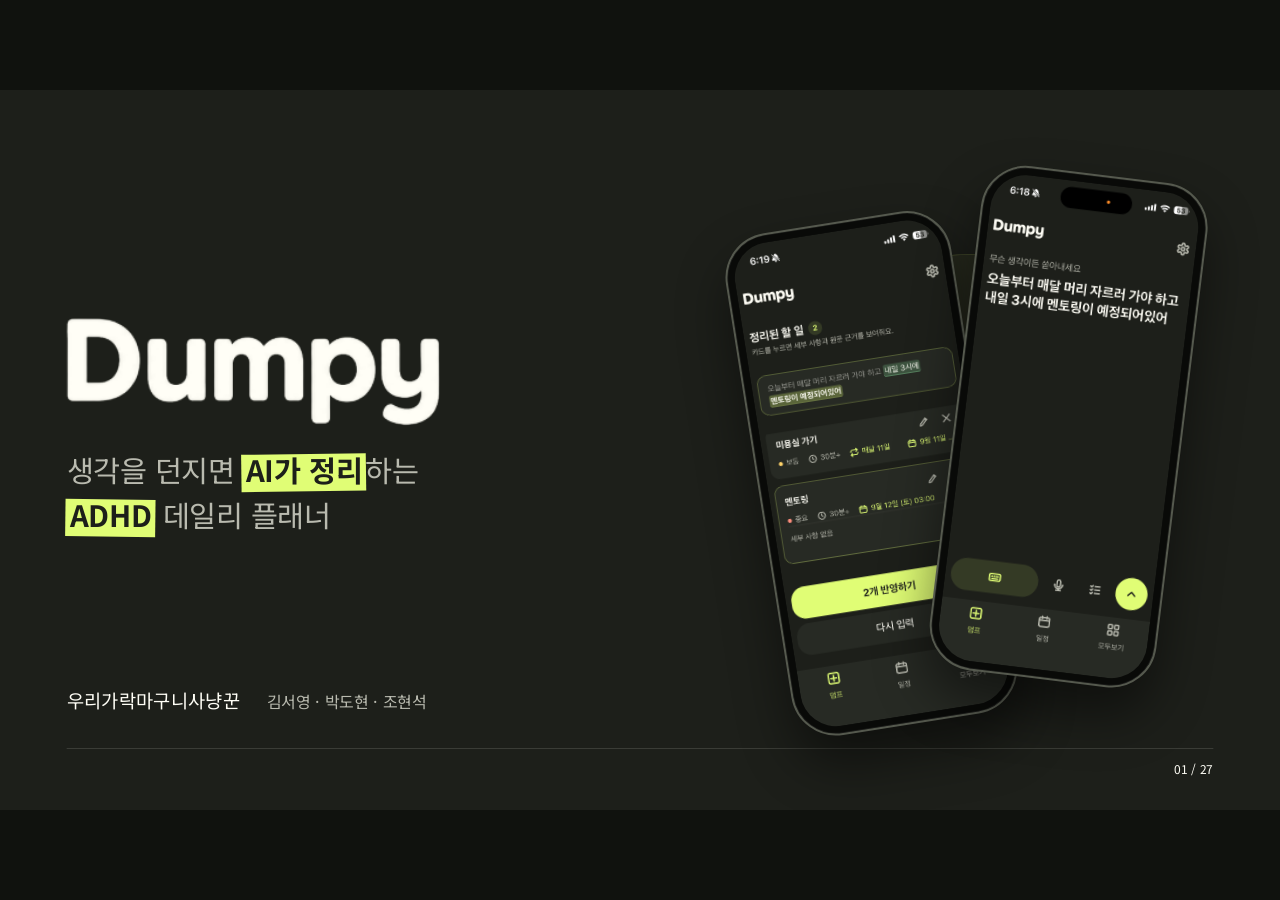
==== commit 45e76886: "Revise pitch narrative and integrate presentation flow" ====
--- a/index.html
+++ b/index.html
@@ -1,968 +1,3194 @@
-<!doctype html>
-<html lang="ko">
-    
-    <head>
-        <meta charset="UTF-8" />
-        <meta name="viewport" content="width=device-width, initial-scale=1.0" />
-        <meta
-            name="description"
-            content="Dumpy 프로젝트 소개 발표자료 — 우리가락마구니사냥꾼, 20분 발표"
-        />
-        <title>3-1. 우리가락마구니사냥꾼. 발표자료</title>
-        <link rel="stylesheet" href="./styles.css" />
-    </head>
-    <body>
-        <div class="deck-viewport">
-            <main class="deck-stage" id="deckStage">
-                <!-- === SLIDE 01: 00 / COVER | 발표 약 20초 === -->
-                <section
-                    class="slide dark cover active visible"
-                    aria-label="1. Dumpy 프로젝트 소개"
-                >
-                    <div class="cover-final">
-                        <div class="cover-brand">
-                            <img src="./public/dumpy-wordmark.png" alt="Dumpy" width="560" height="161" />
-                        </div>
-                        <p class="cover-desc">
-                            생각을 던지면 <span class="marker-highlight">AI가 정리</span>하는
-                            <br />
-                            <span class="marker-highlight">ADHD</span> 데일리 플래너
-                        </p>
-                    </div>
-
-                    <div class="cover-phones" aria-label="Dumpy 텍스트 입력 화면과 음성 입력 화면">
-                        <figure class="phone-mockup phone-mockup-voice">
-                            <img
-                                src="./public/presentation-screen-text.png"
-                                alt="Dumpy에서 생각을 텍스트로 입력하는 화면"
-                                width="920"
-                                height="2048"
-                            />
-                        </figure>
-                        <figure class="phone-mockup phone-mockup-text">
-                            <img
-                                src="./public/presentation-screen-voice.png"
-                                alt="Dumpy에서 생각을 음성으로 입력하는 화면"
-                                width="920"
-                                height="2048"
-                            />
-                        </figure>
-                    </div>
-
-                    <p class="cover-team">
+<!doctype html><html lang="ko"><meta charset="utf-8"><meta name="viewport" content="width=device-width,initial-scale=1"><title>Dumpy · 통합 발표</title><style>html,body{margin:0;background:#10120e;overflow:hidden}iframe{position:fixed;inset:0;width:100%;height:100%;border:0}nav{position:fixed;right:15px;bottom:12px;opacity:0;transition:opacity .2s;display:flex;gap:12px;align-items:center;color:#ddd;font:13px sans-serif}nav:hover,nav:focus-within{opacity:1}button{background:#272a24;color:#fff;border:1px solid #555;border-radius:6px;padding:8px 14px}</style><iframe id="old" title="Dumpy 발표 old" srcdoc="&lt;!doctype html&gt;&lt;html lang=&quot;ko&quot;&gt;&lt;meta charset=&quot;utf-8&quot;&gt;&lt;style&gt;@font-face {
+                font-family: &quot;Noto Sans KR&quot;;
+                font-style: normal;
+                font-weight: 100 599;
+                font-display: swap;
+                src: url(assets/fonts/noto-sans-kr-1.woff2)
+                    format(&quot;woff2&quot;);
+            }
+
+            @font-face {
+                font-family: &quot;Noto Sans KR&quot;;
+                font-style: normal;
+                font-weight: 600 900;
+                font-display: swap;
+                src: url(assets/fonts/noto-sans-kr-2.woff2)
+                    format(&quot;woff2&quot;);
+            }
+            html,
+            body {
+                width: 100%;
+                height: 100%;
+                margin: 0;
+                overflow: hidden;
+                background: var(--stage-bg, #000);
+            }
+            .deck-viewport {
+                position: fixed;
+                inset: 0;
+                overflow: hidden;
+                background: var(--stage-bg, #000);
+            }
+            .deck-stage {
+                position: absolute;
+                left: 0;
+                top: 0;
+                width: 1920px;
+                height: 1080px;
+                overflow: hidden;
+                transform-origin: 0 0;
+                background: var(--slide-bg, #fff);
+            }
+            .slide {
+                position: absolute;
+                inset: 0;
+                width: 1920px;
+                height: 1080px;
+                overflow: hidden;
+                display: block;
+                visibility: hidden;
+                opacity: 0;
+                pointer-events: none;
+                background: var(--slide-bg, #fff);
+            }
+
+            .slide.active,
+            .slide.visible {
+                visibility: visible;
+                opacity: 1;
+                pointer-events: auto;
+                z-index: 1;
+            }
+            img,
+            video,
+            canvas,
+            svg {
+                max-width: 100%;
+                max-height: 100%;
+            }
+            .deck-controls {
+                position: fixed;
+                left: 50%;
+                bottom: 22px;
+                transform: translateX(-50%);
+                z-index: 1000;
+            }
+            @media print {
+                html,
+                body {
+                    width: 1920px;
+                    height: auto;
+                    overflow: visible;
+                    background: #fff;
+                }
+
+                .deck-viewport {
+                    position: static;
+                    overflow: visible;
+                    background: #fff;
+                }
+
+                .deck-stage {
+                    position: static;
+                    width: auto;
+                    height: auto;
+                    transform: none !important;
+                    background: none;
+                }
+
+                .slide {
+                    position: relative;
+                    display: block !important;
+                    visibility: visible !important;
+                    opacity: 1 !important;
+                    pointer-events: auto !important;
+                    width: 1920px;
+                    height: 1080px;
+                    break-after: page;
+                    page-break-after: always;
+                }
+
+                .slide:last-child {
+                    break-after: auto;
+                    page-break-after: auto;
+                }
+
+                .deck-controls {
+                    display: none !important;
+                }
+            }
+            @media (prefers-reduced-motion: reduce) {
+                *,
+                *::before,
+                *::after {
+                    animation-duration: 0.01ms !important;
+                    transition-duration: 0.2s !important;
+                }
+            }
+            :root {
+                --bg: #1d1f1a;
+                --surface: #272a24;
+                --paper: #fffef6;
+                --muted: #b9baaf;
+                --accent: #e0fd75;
+                --stage-bg: #10120f;
+                --slide-bg: #1d1f1a;
+            }
+
+            * {
+                box-sizing: border-box;
+            }
+
+            body,
+            button {
+                font-family: &quot;Noto Sans KR&quot;, sans-serif;
+            }
+
+            button {
+                cursor: pointer;
+            }
+            .slide {
+                padding: 72px 100px;
+                color: var(--paper);
+            }
+
+            .topline {
+                display: flex;
+                justify-content: flex-end;
+                align-items: center;
+                font-size: 21px;
+                font-weight: 600;
+                letter-spacing: 2px;
+            }
+
+            .topline .wordmark {
+                font-size: 28px;
+                letter-spacing: -1px;
+                font-weight: 800;
+            }
+
+            h1,
+            h2,
+            h3,
+            p {
+                margin: 0;
+            }
+
+            h2 {
+                margin-top: 58px;
+                font-size: 70px;
+                line-height: 1.3;
+                letter-spacing: -3px;
+                font-weight: 750;
+                word-break: keep-all;
+            }
+
+            h3 {
+                font-size: 36px;
+                line-height: 1.45;
+                letter-spacing: -1px;
+                word-break: keep-all;
+            }
+
+            em {
+                color: var(--accent);
+                font-style: normal;
+            }
+
+            .slide-body {
+                margin-top: 56px;
+            }
+
+            .footer {
+                position: absolute;
+                left: 100px;
+                right: 100px;
+                bottom: 49px;
+                display: flex;
+                align-items: center;
+                justify-content: space-between;
+                padding-top: 17px;
+                border-top: 1px solid #b9baaf40;
+                font-size: 18px;
+                letter-spacing: 0.3px;
+            }
+
+            .footer span:last-child {
+                font-variant-numeric: tabular-nums;
+            }
+
+            .cover .footer {
+                justify-content: flex-end;
+            }
+
+            .eyebrow {
+                display: block;
+                font-size: 22px;
+                letter-spacing: 1px;
+                font-weight: 600;
+                margin-bottom: 24px;
+            }
+
+            .status-tag {
+                display: inline-block;
+                padding: 9px 17px;
+                border: 1px solid currentColor;
+                border-radius: 30px;
+                font-size: 20px;
+            }
+
+            .takeaway {
+                position: absolute;
+                bottom: 156px;
+                left: 100px;
+                right: 100px;
+                padding: 28px 0;
+                border-top: 2px solid #b9baaf60;
+                font-size: 30px;
+            }
+
+            .accent-panel {
+                background: var(--accent) !important;
+                color: var(--bg);
+            }
+            /* === COVER HERO === */
+            .cover-final {
+                position: absolute;
+                inset: 0;
+            }
+
+            /* Use the same wordmark asset as the application header. */
+            .cover-brand img,
+            .cover .wordmark img {
+                display: block;
+                object-fit: contain;
+            }
+
+            .cover-brand img {
+                width: 560px;
+                height: auto;
+            }
+
+            .cover-brand {
+                position: absolute;
+                top: 338px;
+                left: 100px;
+                height: 170px;
+                display: flex;
+                align-items: center;
+                font-size: 104px;
+                font-weight: 850;
+                letter-spacing: -6px;
+            }
+
+            .brand-dot {
+                display: inline-block;
+                width: 19px;
+                height: 19px;
+                margin-left: 12px;
+                border-radius: 50%;
+                background: var(--accent);
+            }
+
+            .cover-desc {
+                position: absolute;
+                top: 535px;
+                left: 100px;
+                margin: 0;
+                font-size: 44px;
+                line-height: 1.55;
+                color: var(--muted);
+            }
+
+            .cover-desc .marker-highlight {
+                position: relative;
+                z-index: 0;
+                display: inline-block;
+                padding: 0 0.1em;
+                color: var(--bg);
+                font-weight: 700;
+            }
+
+            .cover-desc .marker-highlight::before {
+                content: &quot;&quot;;
+                position: absolute;
+                z-index: -1;
+                top: 16%;
+                right: -0.04em;
+                bottom: 2%;
+                left: -0.04em;
+                background: var(--accent);
+                transform: rotate(-0.8deg);
+            }
+
+            .cover-desc .marker-highlight:nth-of-type(2)::before {
+                transform: rotate(0.7deg);
+            }
+
+            .cover-team {
+                position: absolute;
+                left: 100px;
+                bottom: 145px;
+                font-size: 28px;
+            }
+
+            .cover-team span {
+                margin-left: 32px;
+                font-size: 24px;
+                color: var(--muted);
+            }
+            /* === COVER PHONE MOCKUPS === */
+            .cover-phones {
+                position: absolute;
+                top: 62px;
+                right: 82px;
+                width: 790px;
+                height: 900px;
+            }
+
+            .cover-phones::before {
+                content: &quot;&quot;;
+                position: absolute;
+                top: 184px;
+                left: 102px;
+                width: 610px;
+                height: 610px;
+                border-radius: 50%;
+                background: rgba(224, 253, 117, 0.06);
+                border: 1px solid rgba(224, 253, 117, 0.18);
+            }
+
+            .phone-mockup {
+                position: absolute;
+                width: 342px;
+                height: 762px;
+                padding: 11px;
+                overflow: hidden;
+                border: 3px solid #55594e;
+                border-radius: 68px;
+                background: #090a08;
+                box-shadow:
+                    0 42px 80px rgba(0, 0, 0, 0.48),
+                    0 0 0 1px rgba(255, 255, 255, 0.08) inset;
+            }
+
+            .phone-mockup img {
+                display: block;
+                width: 100%;
+                height: 100%;
+                object-fit: cover;
+                border-radius: 54px;
+            }
+
+            .phone-mockup-text {
+                top: 116px;
+                left: 48px;
+                z-index: 1;
+                transform: rotate(-9deg);
+            }
+
+            .phone-mockup-voice {
+                top: 46px;
+                right: 24px;
+                z-index: 2;
+                transform: rotate(7deg);
+            }
+
+            .check {
+                display: inline-grid;
+                place-items: center;
+                width: 45px;
+                height: 45px;
+                border: 1px solid #b9baaf75;
+                color: var(--accent);
+                border-radius: 50%;
+                font-size: 27px;
+            }
+            .problem-flow {
+                display: flex;
+                gap: 38px;
+                align-items: center;
+                margin-top: 95px;
+            }
+
+            .thought {
+                width: 465px;
+            }
+
+            .thought p {
+                font-size: 42px;
+                line-height: 1.6;
+                font-weight: 600;
+                letter-spacing: -1px;
+            }
+
+            .flow-arrow {
+                font-size: 60px;
+                opacity: 0.35;
+            }
+
+            .input-stack {
+                width: 410px;
+                display: grid;
+                gap: 14px;
+            }
+
+            .input-stack div {
+                border: 1px solid #b9baaf;
+                border-radius: 12px;
+                padding: 24px;
+                font-size: 29px;
+                background: var(--surface);
+            }
+
+            .friction {
+                width: 350px;
+            }
+
+            .friction span {
+                display: block;
+                font-size: 26px;
+            }
+
+            .friction strong {
+                display: block;
+                margin-top: 20px;
+                font-size: 46px;
+                letter-spacing: -2px;
+            }
+
+            .evidence-grid {
+                display: grid;
+                grid-template-columns: 570px 1fr;
+                gap: 75px;
+            }
+
+            .evidence-number strong {
+                font-size: 216px;
+                line-height: 1;
+                color: var(--accent);
+                letter-spacing: -12px;
+            }
+
+            .evidence-number strong span {
+                font-size: 54px;
+                margin-left: 25px;
+                letter-spacing: 0;
+            }
+
+            .evidence-number p {
+                margin-top: 20px;
+                font-size: 35px;
+                line-height: 1.5;
+            }
+
+            .evidence-number small {
+                display: block;
+                margin-top: 27px;
+                font-size: 20px;
+                color: var(--muted);
+            }
+
+            .evidence-list article {
+                display: flex;
+                gap: 27px;
+                padding: 25px 0;
+                border-bottom: 1px solid #b9baaf40;
+            }
+
+            .evidence-list article &gt; span {
+                color: var(--accent);
+                font-size: 25px;
+                padding-top: 8px;
+            }
+
+            .evidence-list p {
+                font-size: 26px;
+                margin-top: 8px;
+                color: var(--muted);
+            }
+
+            .target-layout {
+                display: grid;
+                grid-template-columns: 1.2fr 1fr;
+                gap: 100px;
+                margin-top: 80px;
+            }
+
+            .target-main h3 {
+                font-size: 49px;
+                line-height: 1.45;
+            }
+
+            .target-main p {
+                margin-top: 30px;
+                font-size: 29px;
+                line-height: 1.7;
+            }
+
+            .target-filter {
+                display: flex;
+                flex-direction: column;
+                gap: 25px;
+                padding-left: 75px;
+                border-left: 2px solid #b9baaf;
+            }
+
+            .target-filter &gt; span {
+                font-size: 28px;
+                opacity: 0.55;
+                text-decoration: line-through;
+            }
+
+            .target-filter strong {
+                font-size: 43px;
+                line-height: 1.5;
+                margin-top: 10px;
+            }
+
+            .big-path {
+                display: flex;
+                align-items: center;
+                justify-content: space-between;
+                margin-top: 130px;
+            }
+
+            .big-path div {
+                min-width: 270px;
+            }
+
+            .big-path span {
+                display: block;
+                font-size: 23px;
+                opacity: 0.6;
+            }
+
+            .big-path strong {
+                display: block;
+                font-size: 70px;
+                letter-spacing: -4px;
+                margin: 18px 0;
+            }
+
+            .big-path small {
+                font-size: 29px;
+            }
+
+            .big-path &gt; b {
+                font-size: 55px;
+                opacity: 0.5;
+            }
+
+            .large-caption {
+                margin-top: 120px;
+                font-size: 32px;
+            }
+
+            .demo-grid {
+                display: grid;
+                grid-template-columns: 820px 1fr;
+                gap: 65px;
+            }
+
+            .dump-box {
+                background: var(--surface);
+                border: 1px solid #b9baaf40;
+                border-radius: 28px;
+                padding: 36px;
+            }
+
+            .mini-brand {
+                display: flex;
+                justify-content: space-between;
+                font-size: 30px;
+                font-weight: 800;
+            }
+
+            .mini-brand span {
+                font-weight: 400;
+                font-size: 18px;
+                color: var(--muted);
+            }
+
+            .dump-box &gt; p {
+                font-size: 38px;
+                line-height: 1.8;
+                letter-spacing: -1px;
+                margin: 36px 0;
+            }
+
+            .dump-bottom {
+                display: flex;
+                align-items: center;
+                justify-content: space-between;
+                font-size: 21px;
+                color: var(--muted);
+            }
+
+            .dump-bottom b {
+                border-radius: 13px;
+                padding: 16px 23px;
+                color: var(--bg);
+                background: var(--accent);
+            }
+
+            .task-results {
+                display: grid;
+                gap: 18px;
+            }
+
+            .task-results article {
+                border-bottom: 1px solid #b9baaf40;
+                display: flex;
+                align-items: center;
+                gap: 24px;
+                padding: 20px 0;
+            }
+
+            .task-type {
+                font-size: 20px;
+                border-radius: 8px;
+                padding: 10px 13px;
+                background: #e0fd7517;
+                color: var(--accent);
+            }
+
+            .task-results p {
+                margin-top: 6px;
+                font-size: 25px;
+                color: var(--muted);
+            }
+
+            .task-results .check {
+                margin-left: auto;
+                flex-shrink: 0;
+            }
+
+            .task-results .pending {
+                color: var(--accent);
+            }
+
+            .review-strip {
+                display: grid;
+                grid-template-columns: 1fr 55px 1fr 55px 1fr;
+                gap: 18px;
+                align-items: center;
+                margin-top: 80px;
+            }
+
+            .review-strip &gt; div {
+                background: var(--surface);
+                border: 1px solid #b9baaf70;
+                border-radius: 20px;
+                padding: 38px 26px;
+                min-height: 258px;
+            }
+
+            .review-strip span {
+                display: block;
+                font-size: 23px;
+            }
+
+            .review-strip strong {
+                display: block;
+                font-size: 35px;
+                margin-top: 26px;
+                letter-spacing: -1px;
+            }
+
+            .review-strip p {
+                margin-top: 16px;
+                font-size: 23px;
+            }
+
+            .review-strip &gt; b {
+                font-size: 40px;
+                text-align: center;
+            }
+
+            .principle-row {
+                display: flex;
+                justify-content: space-between;
+                font-size: 28px;
+                margin-top: 72px;
+                padding: 0 20px;
+            }
+
+            .entry-layout {
+                display: grid;
+                grid-template-columns: 600px 1fr;
+                gap: 90px;
+            }
+
+            .phone {
+                width: 405px;
+                height: 525px;
+                margin-left: 65px;
+                border: 3px solid #b9baaf70;
+                border-radius: 47px;
+                padding: 26px;
+                background: #272a24;
+                position: relative;
+            }
+
+            .phone-island {
+                width: 95px;
+                height: 20px;
+                border-radius: 30px;
+                background: var(--bg);
+                margin: 0 auto;
+            }
+
+            .phone-time {
+                font-size: 76px;
+                text-align: center;
+                margin-top: 22px;
+                font-weight: 600;
+                letter-spacing: -3px;
+            }
+
+            .phone-date {
+                font-size: 19px;
+                color: var(--muted);
+                text-align: center;
+                margin-top: 10px;
+            }
+
+            .widget {
+                background: var(--accent);
+                color: var(--bg);
+                padding: 23px;
+                border-radius: 20px;
+                margin-top: 32px;
+            }
+
+            .widget &gt; b {
+                font-size: 22px;
+            }
+
+            .widget strong {
+                display: block;
+                font-size: 25px;
+                margin-top: 12px;
+            }
+
+            .widget &gt; div {
+                display: flex;
+                gap: 10px;
+                font-size: 16px;
+                margin-top: 20px;
+            }
+
+            .widget &gt; div span {
+                padding: 10px 9px;
+                border-radius: 8px;
+                background: #1d1f1a15;
+            }
+
+            .phone-caption {
+                font-size: 16px;
+                color: var(--muted);
+                text-align: center;
+                margin-top: 22px;
+            }
+
+            .entry-copy h3 {
+                font-size: 51px;
+                margin-top: 24px;
+            }
+
+            .entry-copy &gt; p {
+                font-size: 28px;
+                line-height: 1.8;
+                color: var(--muted);
+                margin-top: 26px;
+            }
+
+            .metric-line {
+                border-top: 1px solid #b9baaf50;
+                margin-top: 32px;
+                padding-top: 25px;
+                display: flex;
+                flex-wrap: wrap;
+                gap: 16px 30px;
+            }
+
+            .metric-line small {
+                width: 100%;
+                font-size: 19px;
+                color: var(--accent);
+            }
+
+            .metric-line b {
+                font-size: 27px;
+            }
+
+            .plan-layout {
+                display: grid;
+                grid-template-columns: 690px 1fr;
+                gap: 80px;
+            }
+
+            .plan-inputs h3 {
+                font-size: 41px;
+                line-height: 1.5;
+                margin-top: 25px;
+            }
+
+            .plan-inputs &gt; p {
+                font-size: 24px;
+                margin-top: 18px;
+            }
+
+            .outline-note {
+                font-size: 25px;
+                line-height: 1.5;
+                border-left: 5px solid #a8c34e;
+                padding-left: 20px;
+                margin-top: 27px;
+            }
+
+            .timeline {
+                border: 1px solid #b9baaf;
+                border-radius: 22px;
+                padding: 28px;
+            }
+
+            .timeline-label {
+                display: flex;
+                justify-content: space-between;
+                font-size: 26px;
+                font-weight: 700;
+                margin-bottom: 28px;
+            }
+
+            .timeline-label span {
+                font-size: 18px;
+                font-weight: 400;
+            }
+
+            .time-row {
+                display: grid;
+                grid-template-columns: 90px 1fr;
+                gap: 14px;
+                margin-top: 16px;
+                align-items: center;
+            }
+
+            .time-row &gt; span {
+                font-size: 23px;
+            }
+
+            .time-row &gt; div {
+                border: 1px solid #8b9d56;
+                background: #e0fd7517;
+                padding: 20px;
+                border-radius: 10px;
+                font-size: 29px;
+            }
+
+            .time-row small {
+                display: block;
+                font-size: 17px;
+                margin-top: 7px;
+            }
+
+            .time-row .fixed {
+                background: var(--surface);
+                color: var(--paper);
+                border-color: var(--surface);
+            }
+
+            .timeline-foot {
+                margin: 24px 0 0 104px;
+                font-size: 20px;
+            }
+
+            .return-path {
+                display: grid;
+                grid-template-columns: repeat(3, 1fr);
+                margin-top: 100px;
+            }
+
+            .return-path &gt; div {
+                border-top: 2px solid #b9baaf50;
+                position: relative;
+                padding: 45px 10px 0 0;
+            }
+
+            .path-dot {
+                position: absolute;
+                top: -11px;
+                left: 0;
+                width: 20px;
+                height: 20px;
+                background: var(--accent);
+                border-radius: 50%;
+            }
+
+            .return-path small {
+                font-size: 23px;
+                color: var(--accent);
+            }
+
+            .return-path h3 {
+                margin-top: 20px;
+                font-size: 32px;
+            }
+
+            .return-banner {
+                margin-top: 85px;
+                font-size: 37px;
+                line-height: 1.65;
+                padding: 32px 40px;
+                background: var(--surface);
+                border-radius: 18px;
+            }
+
+            .return-banner b {
+                color: var(--accent);
+            }
+
+            .comparison-head {
+                display: flex;
+                justify-content: space-between;
+                align-items: baseline;
+                margin-top: 60px;
+                margin-bottom: 30px;
+            }
+
+            .comparison-head p {
+                font-size: 24px;
+            }
+
+            .comparison-head strong {
+                font-size: 30px;
+            }
+
+            .rubric {
+                width: 100%;
+                border-collapse: collapse;
+                font-size: 28px;
+            }
+
+            .rubric th {
+                padding: 22px 24px;
+                text-align: left;
+                background: var(--surface);
+                color: var(--paper);
+                font-size: 22px;
+                font-weight: 500;
+            }
+
+            .rubric td {
+                padding: 28px 24px;
+                border-bottom: 1px solid #b9baaf;
+            }
+
+            .rubric td:first-child {
+                font-weight: 700;
+            }
+
+            .architecture {
+                display: grid;
+                grid-template-columns: 1fr 50px 1fr 50px 1fr;
+                gap: 20px;
+                align-items: center;
+                margin-top: 62px;
+            }
+
+            .architecture &gt; div {
+                border: 1px solid #b9baaf55;
+                border-radius: 18px;
+                background: var(--surface);
+                padding: 30px;
+            }
+
+            .architecture span {
+                display: block;
+                font-size: 19px;
+                color: var(--accent);
+                letter-spacing: 1px;
+            }
+
+            .architecture h3 {
+                font-size: 31px;
+                margin-top: 25px;
+                letter-spacing: -0.8px;
+            }
+
+            .architecture p {
+                font-size: 24px;
+                margin-top: 12px;
+            }
+
+            .architecture small {
+                display: block;
+                font-size: 18px;
+                color: var(--muted);
+                margin-top: 32px;
+            }
+
+            .arch-arrow {
+                font-size: 44px;
+                color: var(--accent);
+                text-align: center;
+            }
+
+            .architecture-bottom {
+                display: grid;
+                grid-template-columns: 580px 1fr;
+                gap: 40px;
+                margin-top: 42px;
+            }
+
+            .architecture-bottom &gt; div {
+                border-left: 3px solid var(--accent);
+                padding: 14px 27px;
+            }
+
+            .architecture-bottom b {
+                font-size: 27px;
+                display: block;
+            }
+
+            .architecture-bottom span {
+                display: block;
+                font-size: 23px;
+                line-height: 1.7;
+                margin-top: 12px;
+                color: var(--muted);
+            }
+
+            .quality-layout {
+                display: grid;
+                grid-template-columns: 740px 1fr;
+                gap: 70px;
+                margin-top: 60px;
+            }
+
+            .quality-question h3 {
+                font-size: 48px;
+            }
+
+            .quality-question p {
+                font-size: 28px;
+                margin-top: 30px;
+            }
+
+            .quality-steps article {
+                display: flex;
+                gap: 28px;
+                padding: 22px 0;
+                border-bottom: 1px solid #b9baaf;
+            }
+
+            .quality-steps b {
+                padding-top: 5px;
+                font-size: 27px;
+                color: var(--accent);
+            }
+
+            .quality-steps h3 {
+                font-size: 31px;
+            }
+
+            .quality-steps p {
+                font-size: 25px;
+                margin-top: 8px;
+            }
+
+            .learning-flow {
+                display: grid;
+                grid-template-columns: 1fr 60px 1fr 60px 1fr;
+                gap: 20px;
+                align-items: center;
+                margin-top: 85px;
+            }
+
+            .learning-flow &gt; div {
+                border-radius: 18px;
+                background: var(--surface);
+                padding: 35px;
+            }
+
+            .learning-flow span {
+                font-size: 22px;
+            }
+
+            .learning-flow h3 {
+                font-size: 37px;
+                margin-top: 26px;
+            }
+
+            .learning-flow &gt; b {
+                font-size: 44px;
+                text-align: center;
+            }
+
+            .learning-footer {
+                margin-top: 64px;
+                display: flex;
+                align-items: baseline;
+                gap: 50px;
+            }
+
+            .learning-footer strong {
+                color: var(--accent);
+                font-size: 26px;
+            }
+
+            .learning-footer p {
+                color: var(--muted);
+                font-size: 25px;
+            }
+
+            .stage-columns {
+                display: grid;
+                grid-template-columns: 1fr 1fr;
+                gap: 80px;
+            }
+
+            .stage-columns &gt; div {
+                padding: 25px 35px;
+            }
+
+            .stage-columns h3 {
+                font-size: 38px;
+            }
+
+            .stage-next {
+                border-left: 2px solid #b9baaf;
+            }
+
+            .stage-columns ul {
+                padding-left: 30px;
+                font-size: 26px;
+                line-height: 2;
+                margin-top: 25px;
+            }
+
+            .roadmap {
+                display: grid;
+                grid-template-columns: 1fr 1.2fr 1fr;
+                gap: 30px;
+                margin-top: 45px;
+            }
+
+            .roadmap article {
+                padding: 30px;
+                border-top: 3px solid #b9baaf60;
+            }
+
+            .roadmap .roadmap-focus {
+                border-color: var(--accent);
+                background: var(--surface);
+            }
+
+            .month {
+                display: block;
+                font-size: 83px;
+                font-weight: 750;
+                line-height: 1.1;
+                letter-spacing: -3px;
+                color: var(--accent);
+            }
+
+            .month span {
+                font-size: 22px;
+                margin-left: 15px;
+                letter-spacing: 0;
+                color: var(--muted);
+            }
+
+            .roadmap .status-tag {
+                margin-top: 25px;
+                font-size: 17px;
+                padding: 6px 14px;
+            }
+
+            .roadmap h3 {
+                margin-top: 22px;
+            }
+
+            .roadmap p {
+                font-size: 25px;
+                color: var(--muted);
+                line-height: 1.8;
+                margin-top: 17px;
+            }
+
+            .gtm {
+                display: grid;
+                grid-template-columns: 1fr 60px 1fr 60px 1fr;
+                gap: 35px;
+                align-items: center;
+                margin-top: 80px;
+            }
+
+            .gtm &gt; div {
+                border-top: 2px solid #b9baaf;
+                padding-top: 30px;
+            }
+
+            .gtm b {
+                display: block;
+                font-size: 74px;
+                line-height: 1;
+                color: var(--accent);
+            }
+
+            .gtm h3 {
+                margin-top: 30px;
+            }
+
+            .gtm p {
+                margin-top: 20px;
+                font-size: 29px;
+                line-height: 1.7;
+            }
+
+            .gtm &gt; span {
+                font-size: 45px;
+                opacity: 0.4;
+            }
+
+            .business-layout {
+                display: grid;
+                grid-template-columns: 1.5fr 1fr;
+                gap: 70px;
+            }
+
+            .business-main h3 {
+                font-size: 43px;
+            }
+
+            .business-main p {
+                font-size: 28px;
+                line-height: 1.7;
+                margin-top: 32px;
+                max-width: 820px;
+                color: var(--muted);
+            }
+
+            .business-main .status-tag {
+                margin-top: 35px;
+                font-size: 20px;
+                color: var(--muted);
+            }
+
+            .business-math {
+                border-left: 2px solid #b9baaf60;
+                padding-left: 48px;
+            }
+
+            .business-math &gt; div {
+                border-bottom: 1px solid #b9baaf40;
+                padding: 17px 0 27px;
+                margin-bottom: 15px;
+            }
+
+            .business-math span {
+                display: block;
+                font-size: 22px;
+                color: var(--muted);
+            }
+
+            .business-math b {
+                display: block;
+                font-size: 27px;
+                margin-top: 12px;
+            }
+
+            .business-math &gt; strong {
+                display: block;
+                font-size: 33px;
+                line-height: 1.6;
+                color: var(--accent);
+                margin-top: 28px;
+            }
+
+            .team-grid {
+                display: grid;
+                grid-template-columns: repeat(3, 1fr);
+                gap: 50px;
+                margin-top: 65px;
+            }
+
+            .team-grid article {
+                padding-top: 25px;
+                border-top: 2px solid #b9baaf60;
+            }
+
+            .team-grid span {
+                font-size: 20px;
+                letter-spacing: 1px;
+            }
+
+            .team-grid h3 {
+                font-size: 56px;
+                margin-top: 27px;
+            }
+
+            .team-grid b {
+                display: block;
+                font-size: 26px;
+                margin-top: 20px;
+            }
+
+            .team-grid p {
+                font-size: 27px;
+                line-height: 1.8;
+                margin-top: 22px;
+            }
+
+            .team-bottom {
+                margin-top: 62px;
+                padding: 25px;
+                background: var(--surface);
+                font-size: 25px;
+            }
+
+            .team-bottom b {
+                margin-left: 40px;
+            }
+
+            .closing h2 {
+                font-size: 94px;
+                margin-top: 96px;
+            }
+
+            .closing-line {
+                font-size: 31px;
+                margin-top: -15px;
+            }
+
+            .closing-word {
+                font-size: 172px;
+                font-weight: 850;
+                letter-spacing: -10px;
+                margin-top: 35px;
+            }
+
+            .closing-word .brand-dot {
+                background: var(--accent);
+                width: 30px;
+                height: 30px;
+            }
+
+            .closing-bottom {
+                margin-top: 46px;
+                display: flex;
+                justify-content: space-between;
+                align-items: baseline;
+                font-size: 29px;
+            }
+
+            .closing-bottom span {
+                font-size: 23px;
+            }
+
+            .deck-controls {
+                display: flex;
+                align-items: center;
+                gap: 7px;
+                padding: 7px;
+                background: #10120fed;
+                border: 1px solid #b9baaf40;
+                border-radius: 14px;
+                opacity: 0;
+                transition: opacity 0.2s;
+                color: var(--paper);
+                white-space: nowrap;
+            }
+
+            .deck-controls:hover,
+            .deck-controls:focus-within,
+            body.controls-awake .deck-controls {
+                opacity: 1;
+            }
+
+            .deck-controls button,
+            .edit-toggle {
+                background: transparent;
+                color: var(--paper);
+                border: 0;
+                border-radius: 8px;
+                padding: 8px 10px;
+                font-size: 13px;
+            }
+
+            .deck-controls button:hover {
+                background: #e0fd7520;
+            }
+
+            #counter {
+                font-size: 12px;
+                min-width: 48px;
+                text-align: center;
+            }
+
+            .progress-track {
+                position: fixed;
+                bottom: 0;
+                left: 0;
+                height: 3px;
+                width: 100%;
+                background: #b9baaf25;
+                z-index: 1100;
+            }
+
+            #progress {
+                height: 100%;
+                background: var(--accent);
+                transition: width 0.2s;
+            }
+
+            .edit-hotzone {
+                position: fixed;
+                left: 0;
+                top: 0;
+                width: 80px;
+                height: 80px;
+                z-index: 2500;
+            }
+
+            .edit-toggle {
+                position: fixed;
+                left: 16px;
+                top: 16px;
+                background: #1d1f1a;
+                border: 1px solid #b9baaf70;
+                z-index: 2600;
+                opacity: 0;
+                pointer-events: none;
+            }
+
+            .edit-toggle.show,
+            .edit-toggle.active {
+                opacity: 1;
+                pointer-events: auto;
+            }
+
+            [contenteditable=&quot;true&quot;] {
+                outline: 1px dashed #8b9d56;
+                outline-offset: 5px;
+            }
+
+            #toast {
+                position: fixed;
+                left: 50%;
+                top: 18px;
+                transform: translateX(-50%);
+                background: var(--accent);
+                color: var(--bg);
+                padding: 10px 20px;
+                border-radius: 8px;
+                z-index: 5000;
+                font-size: 14px;
+            }
+
+            #toast[hidden] {
+                display: none;
+            }
+
+            @media print {
+                @page {
+                    size: 20in 11.25in;
+                    margin: 0;
+                }
+
+                .slide {
+                    print-color-adjust: exact;
+                    -webkit-print-color-adjust: exact;
+                }
+
+                .slide h2,
+                .slide-body {
+                    opacity: 1 !important;
+                    transform: none !important;
+                }
+
+                .deck-controls,
+                .edit-toggle,
+                .edit-hotzone,
+                .progress-track,
+                #toast {
+                    display: none !important;
+                }
+            }
+            /* === RESTRUCTURED STORY / VIDEO SLOT === */
+            .story-lead {
+                font-size: 32px;
+                line-height: 1.65;
+                color: var(--muted);
+            }
+
+            .story-grid {
+                display: grid;
+                grid-template-columns: repeat(3, 1fr);
+                gap: 36px;
+                margin-top: 52px;
+            }
+
+            .story-grid article {
+                padding: 32px;
+                border-top: 2px solid var(--accent);
+                background: var(--surface);
+                border-radius: 0 0 18px 18px;
+            }
+
+            .story-grid article &gt; span {
+                font-size: 22px;
+                color: var(--accent);
+            }
+
+            .story-grid h3 {
+                margin-top: 28px;
+                font-size: 39px;
+            }
+
+            .story-grid p {
+                margin-top: 22px;
+                font-size: 26px;
+                line-height: 1.6;
+                color: var(--muted);
+            }
+
+            .story-grid-tall article {
+                min-height: 310px;
+            }
+
+            .adhd-slide h2 {
+                font-size: 72px;
+                letter-spacing: -3.6px;
+                white-space: nowrap;
+            }
+
+            .adhd-slide .slide-body {
+                margin-top: 48px;
+            }
+
+            .adhd-slide .story-lead {
+                font-size: 38px;
+                line-height: 1.45;
+                white-space: nowrap;
+            }
+
+            .adhd-table {
+                width: calc(100% - 32px);
+                margin: 46px auto 0;
+                border-collapse: collapse;
+                table-layout: fixed;
+                border-top: 2px solid var(--accent);
+                background: var(--surface);
+            }
+
+            .adhd-table tr {
+                border-bottom: 1px solid var(--line);
+            }
+
+            .adhd-table td {
+                padding: 30px 34px;
+                font-size: 31px;
+                line-height: 1.35;
+                text-align: center;
+                vertical-align: middle;
+            }
+
+            .adhd-table td:first-child {
+                width: 43%;
+                color: var(--paper);
+                font-weight: 700;
+            }
+
+            .adhd-table td:last-child {
+                color: var(--muted);
+            }
+
+            .adhd-table .term-en {
+                margin-left: 10px;
+                font-size: 24px;
+                font-weight: 500;
+                color: var(--muted);
+            }
+
+            .thought-overload {
+                padding: 0;
+                overflow: hidden;
+            }
+
+            .thought-stream {
+                width: 2400px;
+                margin: -10px 0 0 -190px;
+                font-size: 120px;
+                line-height: 1.14;
+                letter-spacing: -5.2px;
+                font-weight: 720;
+                color: var(--paper);
+            }
+
+            .thought-line {
+                display: block;
+                width: max-content;
+                white-space: nowrap;
+                clip-path: inset(0 100% 0 0);
+                --line-index: 0;
+            }
+
+            .thought-line:nth-child(even) {
+                transform: translateX(-84px);
+            }
+
+            .thought-line:nth-child(3n) {
+                transform: translateX(54px);
+            }
+
+            .thought-line:nth-child(2) {
+                --line-index: 1;
+            }
+
+            .thought-line:nth-child(3) {
+                --line-index: 2;
+            }
+
+            .thought-line:nth-child(4) {
+                --line-index: 3;
+            }
+
+            .thought-line:nth-child(5) {
+                --line-index: 4;
+            }
+
+            .thought-line:nth-child(6) {
+                --line-index: 5;
+            }
+
+            .thought-line:nth-child(7) {
+                --line-index: 6;
+            }
+
+            .thought-line:nth-child(8) {
+                --line-index: 7;
+            }
+
+            .thought-overload.active .thought-line {
+                animation: thought-type 0.72s steps(18, end) both;
+                animation-delay: calc(var(--line-index) * 0.34s);
+            }
+
+            @keyframes thought-type {
+                from {
+                    clip-path: inset(0 100% 0 0);
+                }
+
+                to {
+                    clip-path: inset(0 0 0 0);
+                }
+            }
+
+            @media (prefers-reduced-motion: reduce) {
+                .thought-line {
+                    clip-path: none;
+                    animation: none !important;
+                }
+            }
+
+            /* Portrait video: 1080 × 1920, with room for the footer. */
+            .video-slide h2 {
+                position: absolute;
+                top: 378px;
+                left: 100px;
+                width: 900px;
+                margin: 0;
+                font-size: 90px;
+                line-height: 1.32;
+            }
+
+            .video-title-highlight {
+                position: relative;
+                z-index: 0;
+                display: inline-block;
+                padding: 0 0.1em;
+                color: var(--bg);
+            }
+
+            .video-title-highlight::before {
+                content: &quot;&quot;;
+                position: absolute;
+                z-index: -1;
+                top: 16%;
+                right: -0.04em;
+                bottom: 2%;
+                left: -0.04em;
+                background: var(--accent);
+                transform: rotate(-0.8deg);
+            }
+
+            .video-slot {
+                position: absolute;
+                top: 120px;
+                left: 1130px;
+                height: 850px;
+                width: auto;
+                aspect-ratio: 9 / 16;
+                margin: 0;
+                overflow: hidden;
+                background: #10120f;
+                box-shadow: 0 0 0 1px #b9baaf40;
+                border-radius: 18px;
+            }
+
+            .video-slot video {
+                display: block;
+                width: 100%;
+                height: 100%;
+                object-fit: contain;
+            }
+
+            /* === CLINICAL FINDINGS TO PRODUCT PRINCIPLE === */
+            .narrative h2 {
+                font-size: 65px;
+                line-height: 1.25;
+            }
+            .narrative-body {
+                margin-top: 48px;
+            }
+            .clinical-cards, .journey-cards {
+                display: grid;
+                grid-template-columns: repeat(4, 1fr);
+                gap: 24px;
+            }
+            .clinical-cards article {
+                padding: 42px 28px;
+                background: var(--surface);
+                border-top: 3px solid var(--accent);
+            }
+            .clinical-cards h3 {
+                font-size: 33px;
+            }
+            .clinical-cards p {
+                margin-top: 30px;
+                font-size: 27px;
+                line-height: 1.6;
+                color: var(--muted);
+            }
+            .clinical-cards strong {
+                display: block;
+                margin-top: 58px;
+                font-size: 122px;
+                line-height: 1;
+                color: var(--accent);
+                letter-spacing: -6px;
+            }
+            .clinical-cards strong span {
+                font-size: 55px;
+            }
+            .narrative-note {
+                margin-top: 28px;
+                font-size: 24px;
+                line-height: 1.5;
+                color: var(--muted);
+            }
+            .research-pair {
+                display: grid;
+                grid-template-columns: 1fr 1fr;
+                gap: 70px;
+            }
+            .research-pair article {
+                border-top: 2px solid var(--accent);
+                padding-top: 24px;
+            }
+            .metric-label {
+                font-size: 31px;
+            }
+            .research-pair strong {
+                display: block;
+                font-size: 125px;
+                line-height: 1.35;
+                color: var(--accent);
+            }
+            .research-pair strong span {
+                font-size: 55px;
+            }
+            .research-numbers {
+                display: flex;
+                align-items: center;
+                gap: 45px;
+            }
+            .research-numbers div {
+                font-size: 28px;
+                line-height: 1.8;
+                color: var(--muted);
+            }
+            .plan-dots {
+                display: flex;
+                gap: 15px;
+            }
+            .plan-dots i {
+                width: 33px;
+                height: 33px;
+                border-radius: 50%;
+                background: var(--accent);
+            }
+            .plan-dots .partial {
+                background: linear-gradient(90deg, var(--accent) 90%, var(--surface) 90%);
+            }
+            .plan-dots .empty {
+                background: transparent;
+                border: 2px solid var(--muted);
+            }
+            .story-conclusion {
+                margin-top: 42px;
+                font-size: 36px;
+                line-height: 1.5;
+            }
+            .interview-subtitle {
+                font-size: 30px;
+                color: var(--muted);
+                margin-bottom: 30px;
+            }
+            .pain-cards {
+                display: grid;
+                grid-template-columns: 1fr 1fr;
+                gap: 24px;
+            }
+            .pain-cards article {
+                display: flex;
+                gap: 30px;
+                padding: 30px;
+                background: var(--surface);
+            }
+            .pain-index {
+                font-size: 32px;
+                color: var(--accent);
+            }
+            .pain-cards h3 {
+                font-size: 38px;
+            }
+            .pain-cards p {
+                font-size: 27px;
+                line-height: 1.55;
+                margin-top: 14px;
+                color: var(--muted);
+            }
+            .abandon-metric {
+                text-align: center;
+            }
+            .abandon-metric strong {
+                font-size: 150px;
+                line-height: 1.15;
+                color: var(--accent);
+            }
+            .abandon-metric strong span {
+                font-size: 65px;
+            }
+            .abandon-metric p {
+                font-size: 30px;
+                margin-top: 10px;
+            }
+            .quote-pair {
+                display: grid;
+                grid-template-columns: 1fr 1fr;
+                gap: 26px;
+                margin-top: 32px;
+            }
+            .quote-pair blockquote {
+                margin: 0;
+                padding: 28px 15px;
+                text-align: center;
+                background: var(--surface);
+                font-size: 31px;
+                font-weight: 700;
+                border-radius: 20px;
+            }
+            .tools-explanation {
+                margin-top: 26px;
+                font-size: 27px;
+                line-height: 1.6;
+                text-align: center;
+                color: var(--muted);
+            }
+            .paradox-grid {
+                display: grid;
+                grid-template-columns: 1.3fr 130px 1fr;
+                align-items: center;
+                gap: 24px;
+            }
+            .paradox-grid h3 {
+                font-size: 31px;
+                margin-bottom: 22px;
+            }
+            .planner-steps {
+                display: grid;
+                grid-template-columns: 1fr 1fr;
+                gap: 12px;
+                list-style-position: inside;
+                padding: 0;
+                margin: 0;
+            }
+            .planner-steps li {
+                background: var(--surface);
+                padding: 16px;
+                font-size: 26px;
+            }
+            .collision {
+                font-size: 105px;
+                text-align: center;
+                color: var(--accent);
+            }
+            .difficulty-list {
+                margin: 0;
+                padding-left: 28px;
+                font-size: 30px;
+                line-height: 1.8;
+                color: var(--muted);
+            }
+            .principle-slide h2, .principle-slide .topline {
+                display: none;
+            }
+            .principle-slide .narrative-body {
+                position: absolute;
+                inset: 310px 80px auto;
+                margin: 0;
+                text-align: center;
+            }
+            .principle-before {
+                font-size: 40px;
+                color: var(--muted);
+            }
+            .principle-main {
+                margin-top: 48px;
+                font-size: 98px;
+                font-weight: 800;
+                letter-spacing: -5px;
+                color: var(--accent);
+            }
+            .principle-after {
+                margin-top: 50px;
+                font-size: 34px;
+            }
+            .journey-origin {
+                font-size: 34px;
+                margin-bottom: 35px;
+                color: var(--muted);
+            }
+            .journey-origin::after {
+                content: &quot; ↓&quot;;
+                color: var(--accent);
+            }
+            .journey-cards article {
+                position: relative;
+                padding: 32px 24px;
+                min-height: 305px;
+                border-top: 3px solid var(--accent);
+                background: var(--surface);
+            }
+            .journey-cards article + article::before {
+                content: &quot;→&quot;;
+                position: absolute;
+                top: 120px;
+                left: -28px;
+                font-size: 31px;
+                color: var(--accent);
+            }
+            .journey-cards span {
+                font-size: 22px;
+                color: var(--accent);
+            }
+            .journey-cards h3 {
+                font-size: 31px;
+                margin-top: 32px;
+            }
+            .journey-cards p {
+                font-size: 25px;
+                line-height: 1.7;
+                margin-top: 22px;
+                color: var(--muted);
+            }
+            @media print {
+                .thought-overload .thought-line {
+                    animation: none !important;
+                    clip-path: none !important;
+                }
+            }
+
+/* Changes are saved through Git, not browser storage. */
+.edit-toggle, .edit-hotzone {
+    display: none !important;
+}
+
+html,body{margin:0;width:100%;height:100%;overflow:hidden;background:#10120e}#stage{position:absolute;left:0;top:0;width:1920px;height:1080px;transform-origin:0 0}.slide{position:absolute!important;inset:0}.slide-footer{pointer-events:none}&lt;/style&gt;&lt;body&gt;&lt;main id=&quot;stage&quot; class=&quot;deck-stage&quot;&gt;&lt;section
+                    class=&quot;slide dark cover active visible&quot;
+                    aria-label=&quot;1. Dumpy 프로젝트 소개&quot;
+                &gt;
+                    &lt;div class=&quot;cover-final&quot;&gt;
+                        &lt;div class=&quot;cover-brand&quot;&gt;
+                            &lt;img src=&quot;assets/dumpy-wordmark.png&quot; alt=&quot;Dumpy&quot; width=&quot;560&quot; height=&quot;161&quot; /&gt;
+                        &lt;/div&gt;
+                        &lt;p class=&quot;cover-desc&quot;&gt;
+                            생각을 던지면 &lt;span class=&quot;marker-highlight&quot;&gt;AI가 정리&lt;/span&gt;하는
+                            &lt;br /&gt;
+                            &lt;span class=&quot;marker-highlight&quot;&gt;ADHD&lt;/span&gt; 데일리 플래너
+                        &lt;/p&gt;
+                    &lt;/div&gt;
+
+                    &lt;div class=&quot;cover-phones&quot; aria-label=&quot;Dumpy 텍스트 입력 화면과 음성 입력 화면&quot;&gt;
+                        &lt;figure class=&quot;phone-mockup phone-mockup-voice&quot;&gt;
+                            &lt;img
+                                src=&quot;assets/presentation-screen-text.png&quot;
+                                alt=&quot;Dumpy에서 생각을 텍스트로 입력하는 화면&quot;
+                                width=&quot;920&quot;
+                                height=&quot;2048&quot;
+                            /&gt;
+                        &lt;/figure&gt;
+                        &lt;figure class=&quot;phone-mockup phone-mockup-text&quot;&gt;
+                            &lt;img
+                                src=&quot;assets/presentation-screen-voice.png&quot;
+                                alt=&quot;Dumpy에서 생각을 음성으로 입력하는 화면&quot;
+                                width=&quot;920&quot;
+                                height=&quot;2048&quot;
+                            /&gt;
+                        &lt;/figure&gt;
+                    &lt;/div&gt;
+
+                    &lt;p class=&quot;cover-team&quot;&gt;
                         우리가락마구니사냥꾼
-                        <span>김서영 · 박도현 · 조현석</span>
-                    </p>
-
-                    <div class="footer">
-                        <span>01 / 20</span>
-                    </div>
-                </section>
-
-                <!-- === SLIDE 02: 01 / DEMO | 발표 약 90초 === -->
-                <section class="slide video-slide" aria-label="2. Dumpy가 바꾸는 기록의 순간">
-                    <div class="topline">
-                        <span class="wordmark">Dumpy</span>
-                    </div>
-                    <h2 data-edit="video-v2">
-                        <span class="video-title-highlight">Dumpy</span>가 바꾸는
-                        <br />
+                        &lt;span&gt;김서영 · 박도현 · 조현석&lt;/span&gt;
+                    &lt;/p&gt;
+
+                    &lt;div class=&quot;footer&quot;&gt;
+                        &lt;span&gt;01 / 20&lt;/span&gt;
+                    &lt;/div&gt;
+                &lt;/section&gt;&lt;section class=&quot;slide video-slide&quot; aria-label=&quot;2. Dumpy가 바꾸는 기록의 순간&quot;&gt;
+                    &lt;div class=&quot;topline&quot;&gt;
+                        &lt;span class=&quot;wordmark&quot;&gt;Dumpy&lt;/span&gt;
+                    &lt;/div&gt;
+                    &lt;h2 data-edit=&quot;video-v2&quot;&gt;
+                        &lt;span class=&quot;video-title-highlight&quot;&gt;Dumpy&lt;/span&gt;가 바꾸는
+                        &lt;br /&gt;
                         기록의 순간
-                    </h2>
-                    <div class="slide-body">
-                        <div class="video-slot" aria-label="Dumpy 서비스 소개 영상">
-                            <video
+                    &lt;/h2&gt;
+                    &lt;div class=&quot;slide-body&quot;&gt;
+                        &lt;div class=&quot;video-slot&quot; aria-label=&quot;Dumpy 서비스 소개 영상&quot;&gt;
+                            &lt;video
                                 autoplay
                                 controls
                                 muted
                                 playsinline
-                                preload="metadata"
-                                aria-label="Dumpy 서비스 소개 영상 재생"
-                                src="./public/dumpy-ad-v1.mp4"
-                            >
+                                preload=&quot;metadata&quot;
+                                aria-label=&quot;Dumpy 서비스 소개 영상 재생&quot;
+                                src=&quot;assets/dumpy-ad-v1.mp4&quot;
+                            &gt;
                                 이 브라우저는 영상 재생을 지원하지 않습니다.
-                            </video>
-                        </div>
-                    </div>
-                    <div class="footer">
-                        <span>우리가락마구니사냥꾼 / Dumpy</span>
-                        <span>02 / 20</span>
-                    </div>
-                </section>
-
-                <!-- === SLIDE 03: STORY === -->
-                <section class="slide narrative " aria-label="ADHD는 단순히 집중력의 문제가 아닙니다">
-                    <div class="topline">
-                        <span class="wordmark">Dumpy</span>
-                    </div>
-                    <h2>ADHD는 단순히 집중력의 문제가 아닙니다</h2>
-                    <div class="narrative-body">
-                        <div class="clinical-cards">
-                            <article>
-                                <h3>주의 지속·전환</h3>
-                                <p>집중이 쉽게<br />다른 곳으로 이동</p>
-                                <strong>97<span>%</span></strong>
-                            </article>
-                            <article>
-                                <h3>과업 지속·완결</h3>
-                                <p>시작한 일을 끝까지<br />이어가기 어려움</p>
-                                <strong>91<span>%</span></strong>
-                            </article>
-                            <article>
-                                <h3>조직화·계획</h3>
-                                <p>우선순위와 순서를<br />정하기 어려움</p>
-                                <strong>88<span>%</span></strong>
-                            </article>
-                            <article>
-                                <h3>망각·의도 회수</h3>
-                                <p>필요한 순간 할 일을<br />다시 떠올리기 어려움</p>
-                                <strong>80<span>%</span></strong>
-                            </article>
-                        </div>
-                        <p class="narrative-note">성인 ADHD 환자 2,257명의 DIVA-5 임상 데이터 기반 · 각 항목은 중복될 수 있음</p>
-                    </div>
-                    <div class="footer">
-                        <span>우리가락마구니사냥꾼 / Dumpy</span>
-                        <span>03 / 20</span>
-                    </div>
-                </section>
-
-                <!-- === SLIDE 04: THOUGHT OVERLOAD === -->
-                <section class="slide thought-overload" aria-label="4. 머릿속을 가득 채운 생각">
-                    <p class="thought-stream">
-                        <span class="thought-line">
+                            &lt;/video&gt;
+                        &lt;/div&gt;
+                    &lt;/div&gt;
+                    &lt;div class=&quot;footer&quot;&gt;
+                        &lt;span&gt;우리가락마구니사냥꾼 / Dumpy&lt;/span&gt;
+                        &lt;span&gt;02 / 20&lt;/span&gt;
+                    &lt;/div&gt;
+                &lt;/section&gt;&lt;section class=&quot;slide narrative &quot; aria-label=&quot;ADHD는 단순히 집중력의 문제가 아닙니다&quot;&gt;
+                    &lt;div class=&quot;topline&quot;&gt;
+                        &lt;span class=&quot;wordmark&quot;&gt;Dumpy&lt;/span&gt;
+                    &lt;/div&gt;
+                    &lt;h2&gt;ADHD는 단순히 집중력의 문제가 아닙니다&lt;/h2&gt;
+                    &lt;div class=&quot;narrative-body&quot;&gt;
+                        &lt;div class=&quot;clinical-cards&quot;&gt;
+                            &lt;article&gt;
+                                &lt;h3&gt;주의 지속·전환&lt;/h3&gt;
+                                &lt;p&gt;집중이 쉽게&lt;br /&gt;다른 곳으로 이동&lt;/p&gt;
+                                &lt;strong&gt;97&lt;span&gt;%&lt;/span&gt;&lt;/strong&gt;
+                            &lt;/article&gt;
+                            &lt;article&gt;
+                                &lt;h3&gt;과업 지속·완결&lt;/h3&gt;
+                                &lt;p&gt;시작한 일을 끝까지&lt;br /&gt;이어가기 어려움&lt;/p&gt;
+                                &lt;strong&gt;91&lt;span&gt;%&lt;/span&gt;&lt;/strong&gt;
+                            &lt;/article&gt;
+                            &lt;article&gt;
+                                &lt;h3&gt;조직화·계획&lt;/h3&gt;
+                                &lt;p&gt;우선순위와 순서를&lt;br /&gt;정하기 어려움&lt;/p&gt;
+                                &lt;strong&gt;88&lt;span&gt;%&lt;/span&gt;&lt;/strong&gt;
+                            &lt;/article&gt;
+                            &lt;article&gt;
+                                &lt;h3&gt;망각·의도 회수&lt;/h3&gt;
+                                &lt;p&gt;필요한 순간 할 일을&lt;br /&gt;다시 떠올리기 어려움&lt;/p&gt;
+                                &lt;strong&gt;80&lt;span&gt;%&lt;/span&gt;&lt;/strong&gt;
+                            &lt;/article&gt;
+                        &lt;/div&gt;
+                        &lt;p class=&quot;narrative-note&quot;&gt;성인 ADHD 환자 2,257명의 DIVA-5 임상 데이터 기반 · 각 항목은 중복될 수 있음&lt;/p&gt;
+                    &lt;/div&gt;
+                    &lt;div class=&quot;footer&quot;&gt;
+                        &lt;span&gt;우리가락마구니사냥꾼 / Dumpy&lt;/span&gt;
+                        &lt;span&gt;03 / 20&lt;/span&gt;
+                    &lt;/div&gt;
+                &lt;/section&gt;&lt;section class=&quot;slide thought-overload&quot; aria-label=&quot;4. 머릿속을 가득 채운 생각&quot;&gt;
+                    &lt;p class=&quot;thought-stream&quot;&gt;
+                        &lt;span class=&quot;thought-line&quot;&gt;
                             일단 오늘 멘토님께 보낼 피피티가 있는데 이거 그냥 보내면 안되고
-                        </span>
-                        <span class="thought-line">
+                        &lt;/span&gt;
+                        &lt;span class=&quot;thought-line&quot;&gt;
                             7페이지 캡쳐가 옛날거라 그거 먼저 최신본으로 바꾼 다음에 PDF로 변환해서
-                        </span>
-                        <span class="thought-line">
+                        &lt;/span&gt;
+                        &lt;span class=&quot;thought-line&quot;&gt;
                             보내야해...근데 메일 말고 카톡으로! 오늘 18시 전까지야. 그리고 세탁기
-                        </span>
-                        <span class="thought-line">
+                        &lt;/span&gt;
+                        &lt;span class=&quot;thought-line&quot;&gt;
                             돌려놨었지. 40분 뒤에 끝나니까 널어야하고, 내일 오전 10시에 팀 회의가
-                        </span>
-                        <span class="thought-line">
+                        &lt;/span&gt;
+                        &lt;span class=&quot;thought-line&quot;&gt;
                             있는데 치과가 11시 반이라 원래 괜찮을 줄 알았는데 이동 시간 생각하면 안될
-                        </span>
-                        <span class="thought-line">
+                        &lt;/span&gt;
+                        &lt;span class=&quot;thought-line&quot;&gt;
                             거 같기도 하고 다음주 화요일 2시 이후로 바꿀 수 있는지 오늘 5시 전엔
-                        </span>
-                        <span class="thought-line">
+                        &lt;/span&gt;
+                        &lt;span class=&quot;thought-line&quot;&gt;
                             전화해봐야할거같고....아 그리고 영수증 보내는거 계속 까먹고 있다!
-                        </span>
-                        <span class="thought-line">
+                        &lt;/span&gt;
+                        &lt;span class=&quot;thought-line&quot;&gt;
                             그거 오늘 보내고 내일 까지 편의점에 택배 반품도 갖다놔야하고 나갈때 쓰레기도 같이 버리고.....
-                        </span>
-                    </p>
-                </section>
-
-                <!-- === SLIDE 05: STORY === -->
-                <section class="slide narrative " aria-label="알고 있어도, 필요한 순간에 실행으로 이어지지 않을 수 있습니다">
-                    <div class="topline">
-                        <span class="wordmark">Dumpy</span>
-                    </div>
-                    <h2>알고 있어도, 필요한 순간에<br />실행으로 이어지지 않을 수 있습니다</h2>
-                    <div class="narrative-body">
-                        <div class="research-pair">
-                            <article>
-                                <p class="metric-label">주의가 과제에서 벗어났다고 보고</p>
-                                <div class="research-numbers">
-                                    <strong>69<span>%</span></strong>
-                                    <div>비ADHD 대조군 <b>13%</b><br />약 5.3배</div>
-                                </div>
-                            </article>
-                            <article>
-                                <p class="metric-label">실제 생활에서 세운 계획 수행</p>
-                                <strong>4.9<span> / 10</span></strong>
-                                <div class="plan-dots" aria-label="10개 중 평균 4.9개 수행">
-                                    <i></i><i></i><i></i><i></i><i class="partial"></i>
-                                    <i class="empty"></i><i class="empty"></i><i class="empty"></i><i class="empty"></i><i class="empty"></i>
-                                </div>
-                                <p class="narrative-note">평균 5.1개를 놓침 · 별도 기억 전략이 없는 조건</p>
-                            </article>
-                        </div>
-                        <p class="story-conclusion">떠오른 생각을 유지하고, 필요한 순간 다시 꺼내<br />실행하는 과정에서도 어려움이 나타납니다.</p>
-                    </div>
-                    <div class="footer">
-                        <span>우리가락마구니사냥꾼 / Dumpy</span>
-                        <span>05 / 20</span>
-                    </div>
-                </section>
-
-                <!-- === SLIDE 06: STORY === -->
-                <section class="slide narrative " aria-label="실제 ADHD 사용자의 일상에서는 이렇게 나타났습니다">
-                    <div class="topline">
-                        <span class="wordmark">Dumpy</span>
-                    </div>
-                    <h2>실제 ADHD 사용자의 일상에서는<br />이렇게 나타났습니다</h2>
-                    <div class="narrative-body">
-                        <p class="interview-subtitle">약물 치료 중인 성인 ADHD 사용자 <b>15명 심층 인터뷰</b></p>
-                        <div class="pain-cards">
-                            <article>
-                                <span class="pain-index">01</span>
-                                <div><h3>놓칩니다</h3><p>구독 해지·과제·시험·약속을 잊어<br />실제 손실이 발생합니다.</p></div>
-                            </article>
-                            <article>
-                                <span class="pain-index">02</span>
-                                <div><h3>불안합니다</h3><p>잊을까 봐 반복 확인하거나<br />현재 작업을 중단하고 처리합니다.</p></div>
-                            </article>
-                            <article>
-                                <span class="pain-index">03</span>
-                                <div><h3>흩어집니다</h3><p>가장 가까운 곳에 급하게 적다 보니<br />기록이 여러 곳에 분산됩니다.</p></div>
-                            </article>
-                            <article>
-                                <span class="pain-index">04</span>
-                                <div><h3>과하게 잡습니다</h3><p>소요 시간을 낙관적으로 예상해<br />마감 직전에 급하게 처리합니다.</p></div>
-                            </article>
-                        </div>
-                    </div>
-                    <div class="footer">
-                        <span>우리가락마구니사냥꾼 / Dumpy</span>
-                        <span>06 / 20</span>
-                    </div>
-                </section>
-
-                <!-- === SLIDE 07: STORY === -->
-                <section class="slide narrative " aria-label="그래서 도구를 사용해봤지만, 사용 자체가 또 하나의 부담이 됐습니다">
-                    <div class="topline">
-                        <span class="wordmark">Dumpy</span>
-                    </div>
-                    <h2>그래서 도구를 사용해봤지만,<br />사용 자체가 또 하나의 부담이 됐습니다</h2>
-                    <div class="narrative-body">
-                        <div class="abandon-metric"><strong><span>약 </span>90<span>%</span></strong><p>조사 참여자 중 현재 사용하지 않음</p></div>
-                        <div class="quote-pair">
-                            <blockquote>“앱에 들어가는 것 자체를 잊어요.”</blockquote>
-                            <blockquote>“기록하는 과정이 번거로워요.”</blockquote>
-                        </div>
-                        <p class="tools-explanation">Google Calendar, Todoist 등 외부 기억 도구를 사용해봤지만<br />기록과 재확인의 부담이 지속 사용을 방해했습니다.</p>
-                    </div>
-                    <div class="footer">
-                        <span>우리가락마구니사냥꾼 / Dumpy</span>
-                        <span>07 / 20</span>
-                    </div>
-                </section>
-
-                <!-- === SLIDE 08: STORY === -->
-                <section class="slide narrative " aria-label="기존 플래너는 사용자가 어려워하는 일을 다시 사용자에게 요구합니다">
-                    <div class="topline">
-                        <span class="wordmark">Dumpy</span>
-                    </div>
-                    <h2>기존 플래너는 사용자가 어려워하는 일을<br />다시 사용자에게 요구합니다</h2>
-                    <div class="narrative-body">
-                        <div class="paradox-grid">
-                            <div>
-                                <h3>플래너에 등록하려면</h3>
-                                <ol class="planner-steps">
-                                    <li>앱 열기</li><li>해야 할 일 떠올리기</li>
-                                    <li>제목 정리</li><li>할 일 나누기</li>
-                                    <li>날짜·시간 지정</li><li>우선순위 결정</li>
-                                    <li>소요시간 판단</li><li>나중에 다시 확인</li>
-                                </ol>
-                            </div>
-                            <div class="collision" aria-label="충돌">×</div>
-                            <div>
-                                <h3>사용자가 겪는 어려움</h3>
-                                <ul class="difficulty-list">
-                                    <li>주의 전환</li><li>망각</li><li>조직화 어려움</li>
-                                    <li>시간 예측 어려움</li><li>재확인 누락</li>
-                                </ul>
-                            </div>
-                        </div>
-                        <p class="story-conclusion">사용자가 어려움을 겪는 바로 그 과정을,<br />기존 서비스는 입력 단계에서 요구합니다.</p>
-                    </div>
-                    <div class="footer">
-                        <span>우리가락마구니사냥꾼 / Dumpy</span>
-                        <span>08 / 20</span>
-                    </div>
-                </section>
-
-                <!-- === SLIDE 09: STORY === -->
-                <section class="slide narrative principle-slide" aria-label="그래서 Dumpy는 반대로 설계했습니다">
-                    <div class="topline">
-                        <span class="wordmark">Dumpy</span>
-                    </div>
-                    <h2>그래서 Dumpy는 반대로 설계했습니다</h2>
-                    <div class="narrative-body">
-                        <p class="principle-before">계획을 잘 세우라고 요구하지 않습니다.</p>
-                        <p class="principle-main">생각나는 대로 Dump하세요.</p>
-                        <p class="principle-after">정리하고, 계획하고, 다시 알려주는 것은 Dumpy가 합니다.</p>
-                    </div>
-                    <div class="footer">
-                        <span>우리가락마구니사냥꾼 / Dumpy</span>
-                        <span>09 / 20</span>
-                    </div>
-                </section>
-
-                <!-- === SLIDE 10: STORY === -->
-                <section class="slide narrative " aria-label="Dumpy는 기록부터 실행까지의 마찰을 줄입니다">
-                    <div class="topline">
-                        <span class="wordmark">Dumpy</span>
-                    </div>
-                    <h2>Dumpy는 기록부터 실행까지의<br />마찰을 줄입니다</h2>
-                    <div class="narrative-body">
-                        <p class="journey-origin">떠오른 생각</p>
-                        <div class="journey-cards">
-                            <article><span>01 / DUMP</span><h3>빠르게 Dump</h3><p>텍스트·음성으로<br />두서없이 기록</p></article>
-                            <article><span>02 / STRUCTURE</span><h3>AI 구조화</h3><p>할 일·일정·중요도<br />예상 시간 정리</p></article>
-                            <article><span>03 / PLAN</span><h3>하루 계획</h3><p>현재 일정과 남은 작업을<br />바탕으로 계획 추천</p></article>
-                            <article><span>04 / RECALL</span><h3>필요한 순간 재확인</h3><p>미완료 작업과<br />마감 다시 노출</p></article>
-                        </div>
-                    </div>
-                    <div class="footer">
-                        <span>우리가락마구니사냥꾼 / Dumpy</span>
-                        <span>10 / 20</span>
-                    </div>
-                </section>
-
-                <!-- === SLIDE 11: 05 / FEATURES | 발표 약 80초 === -->
-                <section class="slide" aria-label="11. 세 가지 생각을, 한 번에 던집니다.">
-                    <div class="topline">
-                        <span class="wordmark">Dumpy</span>
-                    </div>
-                    <h2 data-edit="title-5">
+                        &lt;/span&gt;
+                    &lt;/p&gt;
+                &lt;/section&gt;&lt;section class=&quot;slide narrative &quot; aria-label=&quot;알고 있어도, 필요한 순간에 실행으로 이어지지 않을 수 있습니다&quot;&gt;
+                    &lt;div class=&quot;topline&quot;&gt;
+                        &lt;span class=&quot;wordmark&quot;&gt;Dumpy&lt;/span&gt;
+                    &lt;/div&gt;
+                    &lt;h2&gt;알고 있어도, 필요한 순간에&lt;br /&gt;실행으로 이어지지 않을 수 있습니다&lt;/h2&gt;
+                    &lt;div class=&quot;narrative-body&quot;&gt;
+                        &lt;div class=&quot;research-pair&quot;&gt;
+                            &lt;article&gt;
+                                &lt;p class=&quot;metric-label&quot;&gt;주의가 과제에서 벗어났다고 보고&lt;/p&gt;
+                                &lt;div class=&quot;research-numbers&quot;&gt;
+                                    &lt;strong&gt;69&lt;span&gt;%&lt;/span&gt;&lt;/strong&gt;
+                                    &lt;div&gt;비ADHD 대조군 &lt;b&gt;13%&lt;/b&gt;&lt;br /&gt;약 5.3배&lt;/div&gt;
+                                &lt;/div&gt;
+                            &lt;/article&gt;
+                            &lt;article&gt;
+                                &lt;p class=&quot;metric-label&quot;&gt;실제 생활에서 세운 계획 수행&lt;/p&gt;
+                                &lt;strong&gt;4.9&lt;span&gt; / 10&lt;/span&gt;&lt;/strong&gt;
+                                &lt;div class=&quot;plan-dots&quot; aria-label=&quot;10개 중 평균 4.9개 수행&quot;&gt;
+                                    &lt;i&gt;&lt;/i&gt;&lt;i&gt;&lt;/i&gt;&lt;i&gt;&lt;/i&gt;&lt;i&gt;&lt;/i&gt;&lt;i class=&quot;partial&quot;&gt;&lt;/i&gt;
+                                    &lt;i class=&quot;empty&quot;&gt;&lt;/i&gt;&lt;i class=&quot;empty&quot;&gt;&lt;/i&gt;&lt;i class=&quot;empty&quot;&gt;&lt;/i&gt;&lt;i class=&quot;empty&quot;&gt;&lt;/i&gt;&lt;i class=&quot;empty&quot;&gt;&lt;/i&gt;
+                                &lt;/div&gt;
+                                &lt;p class=&quot;narrative-note&quot;&gt;평균 5.1개를 놓침 · 별도 기억 전략이 없는 조건&lt;/p&gt;
+                            &lt;/article&gt;
+                        &lt;/div&gt;
+                        &lt;p class=&quot;story-conclusion&quot;&gt;떠오른 생각을 유지하고, 필요한 순간 다시 꺼내&lt;br /&gt;실행하는 과정에서도 어려움이 나타납니다.&lt;/p&gt;
+                    &lt;/div&gt;
+                    &lt;div class=&quot;footer&quot;&gt;
+                        &lt;span&gt;우리가락마구니사냥꾼 / Dumpy&lt;/span&gt;
+                        &lt;span&gt;05 / 20&lt;/span&gt;
+                    &lt;/div&gt;
+                &lt;/section&gt;&lt;section class=&quot;slide narrative &quot; aria-label=&quot;실제 ADHD 사용자의 일상에서는 이렇게 나타났습니다&quot;&gt;
+                    &lt;div class=&quot;topline&quot;&gt;
+                        &lt;span class=&quot;wordmark&quot;&gt;Dumpy&lt;/span&gt;
+                    &lt;/div&gt;
+                    &lt;h2&gt;실제 ADHD 사용자의 일상에서는&lt;br /&gt;이렇게 나타났습니다&lt;/h2&gt;
+                    &lt;div class=&quot;narrative-body&quot;&gt;
+                        &lt;p class=&quot;interview-subtitle&quot;&gt;약물 치료 중인 성인 ADHD 사용자 &lt;b&gt;15명 심층 인터뷰&lt;/b&gt;&lt;/p&gt;
+                        &lt;div class=&quot;pain-cards&quot;&gt;
+                            &lt;article&gt;
+                                &lt;span class=&quot;pain-index&quot;&gt;01&lt;/span&gt;
+                                &lt;div&gt;&lt;h3&gt;놓칩니다&lt;/h3&gt;&lt;p&gt;구독 해지·과제·시험·약속을 잊어&lt;br /&gt;실제 손실이 발생합니다.&lt;/p&gt;&lt;/div&gt;
+                            &lt;/article&gt;
+                            &lt;article&gt;
+                                &lt;span class=&quot;pain-index&quot;&gt;02&lt;/span&gt;
+                                &lt;div&gt;&lt;h3&gt;불안합니다&lt;/h3&gt;&lt;p&gt;잊을까 봐 반복 확인하거나&lt;br /&gt;현재 작업을 중단하고 처리합니다.&lt;/p&gt;&lt;/div&gt;
+                            &lt;/article&gt;
+                            &lt;article&gt;
+                                &lt;span class=&quot;pain-index&quot;&gt;03&lt;/span&gt;
+                                &lt;div&gt;&lt;h3&gt;흩어집니다&lt;/h3&gt;&lt;p&gt;가장 가까운 곳에 급하게 적다 보니&lt;br /&gt;기록이 여러 곳에 분산됩니다.&lt;/p&gt;&lt;/div&gt;
+                            &lt;/article&gt;
+                            &lt;article&gt;
+                                &lt;span class=&quot;pain-index&quot;&gt;04&lt;/span&gt;
+                                &lt;div&gt;&lt;h3&gt;과하게 잡습니다&lt;/h3&gt;&lt;p&gt;소요 시간을 낙관적으로 예상해&lt;br /&gt;마감 직전에 급하게 처리합니다.&lt;/p&gt;&lt;/div&gt;
+                            &lt;/article&gt;
+                        &lt;/div&gt;
+                    &lt;/div&gt;
+                    &lt;div class=&quot;footer&quot;&gt;
+                        &lt;span&gt;우리가락마구니사냥꾼 / Dumpy&lt;/span&gt;
+                        &lt;span&gt;06 / 20&lt;/span&gt;
+                    &lt;/div&gt;
+                &lt;/section&gt;&lt;section class=&quot;slide narrative &quot; aria-label=&quot;그래서 도구를 사용해봤지만, 사용 자체가 또 하나의 부담이 됐습니다&quot;&gt;
+                    &lt;div class=&quot;topline&quot;&gt;
+                        &lt;span class=&quot;wordmark&quot;&gt;Dumpy&lt;/span&gt;
+                    &lt;/div&gt;
+                    &lt;h2&gt;그래서 도구를 사용해봤지만,&lt;br /&gt;사용 자체가 또 하나의 부담이 됐습니다&lt;/h2&gt;
+                    &lt;div class=&quot;narrative-body&quot;&gt;
+                        &lt;div class=&quot;abandon-metric&quot;&gt;&lt;strong&gt;&lt;span&gt;약 &lt;/span&gt;90&lt;span&gt;%&lt;/span&gt;&lt;/strong&gt;&lt;p&gt;조사 참여자 중 현재 사용하지 않음&lt;/p&gt;&lt;/div&gt;
+                        &lt;div class=&quot;quote-pair&quot;&gt;
+                            &lt;blockquote&gt;“앱에 들어가는 것 자체를 잊어요.”&lt;/blockquote&gt;
+                            &lt;blockquote&gt;“기록하는 과정이 번거로워요.”&lt;/blockquote&gt;
+                        &lt;/div&gt;
+                        &lt;p class=&quot;tools-explanation&quot;&gt;Google Calendar, Todoist 등 외부 기억 도구를 사용해봤지만&lt;br /&gt;기록과 재확인의 부담이 지속 사용을 방해했습니다.&lt;/p&gt;
+                    &lt;/div&gt;
+                    &lt;div class=&quot;footer&quot;&gt;
+                        &lt;span&gt;우리가락마구니사냥꾼 / Dumpy&lt;/span&gt;
+                        &lt;span&gt;07 / 20&lt;/span&gt;
+                    &lt;/div&gt;
+                &lt;/section&gt;&lt;section class=&quot;slide narrative &quot; aria-label=&quot;기존 플래너는 사용자가 어려워하는 일을 다시 사용자에게 요구합니다&quot;&gt;
+                    &lt;div class=&quot;topline&quot;&gt;
+                        &lt;span class=&quot;wordmark&quot;&gt;Dumpy&lt;/span&gt;
+                    &lt;/div&gt;
+                    &lt;h2&gt;기존 플래너는 사용자가 어려워하는 일을&lt;br /&gt;다시 사용자에게 요구합니다&lt;/h2&gt;
+                    &lt;div class=&quot;narrative-body&quot;&gt;
+                        &lt;div class=&quot;paradox-grid&quot;&gt;
+                            &lt;div&gt;
+                                &lt;h3&gt;플래너에 등록하려면&lt;/h3&gt;
+                                &lt;ol class=&quot;planner-steps&quot;&gt;
+                                    &lt;li&gt;앱 열기&lt;/li&gt;&lt;li&gt;해야 할 일 떠올리기&lt;/li&gt;
+                                    &lt;li&gt;제목 정리&lt;/li&gt;&lt;li&gt;할 일 나누기&lt;/li&gt;
+                                    &lt;li&gt;날짜·시간 지정&lt;/li&gt;&lt;li&gt;우선순위 결정&lt;/li&gt;
+                                    &lt;li&gt;소요시간 판단&lt;/li&gt;&lt;li&gt;나중에 다시 확인&lt;/li&gt;
+                                &lt;/ol&gt;
+                            &lt;/div&gt;
+                            &lt;div class=&quot;collision&quot; aria-label=&quot;충돌&quot;&gt;×&lt;/div&gt;
+                            &lt;div&gt;
+                                &lt;h3&gt;사용자가 겪는 어려움&lt;/h3&gt;
+                                &lt;ul class=&quot;difficulty-list&quot;&gt;
+                                    &lt;li&gt;주의 전환&lt;/li&gt;&lt;li&gt;망각&lt;/li&gt;&lt;li&gt;조직화 어려움&lt;/li&gt;
+                                    &lt;li&gt;시간 예측 어려움&lt;/li&gt;&lt;li&gt;재확인 누락&lt;/li&gt;
+                                &lt;/ul&gt;
+                            &lt;/div&gt;
+                        &lt;/div&gt;
+                        &lt;p class=&quot;story-conclusion&quot;&gt;사용자가 어려움을 겪는 바로 그 과정을,&lt;br /&gt;기존 서비스는 입력 단계에서 요구합니다.&lt;/p&gt;
+                    &lt;/div&gt;
+                    &lt;div class=&quot;footer&quot;&gt;
+                        &lt;span&gt;우리가락마구니사냥꾼 / Dumpy&lt;/span&gt;
+                        &lt;span&gt;08 / 20&lt;/span&gt;
+                    &lt;/div&gt;
+                &lt;/section&gt;&lt;section class=&quot;slide narrative principle-slide&quot; aria-label=&quot;그래서 Dumpy는 반대로 설계했습니다&quot;&gt;
+                    &lt;div class=&quot;topline&quot;&gt;
+                        &lt;span class=&quot;wordmark&quot;&gt;Dumpy&lt;/span&gt;
+                    &lt;/div&gt;
+                    &lt;h2&gt;그래서 Dumpy는 반대로 설계했습니다&lt;/h2&gt;
+                    &lt;div class=&quot;narrative-body&quot;&gt;
+                        &lt;p class=&quot;principle-before&quot;&gt;계획을 잘 세우라고 요구하지 않습니다.&lt;/p&gt;
+                        &lt;p class=&quot;principle-main&quot;&gt;생각나는 대로 Dump하세요.&lt;/p&gt;
+                        &lt;p class=&quot;principle-after&quot;&gt;정리하고, 계획하고, 다시 알려주는 것은 Dumpy가 합니다.&lt;/p&gt;
+                    &lt;/div&gt;
+                    &lt;div class=&quot;footer&quot;&gt;
+                        &lt;span&gt;우리가락마구니사냥꾼 / Dumpy&lt;/span&gt;
+                        &lt;span&gt;09 / 20&lt;/span&gt;
+                    &lt;/div&gt;
+                &lt;/section&gt;&lt;section class=&quot;slide narrative &quot; aria-label=&quot;Dumpy는 기록부터 실행까지의 마찰을 줄입니다&quot;&gt;
+                    &lt;div class=&quot;topline&quot;&gt;
+                        &lt;span class=&quot;wordmark&quot;&gt;Dumpy&lt;/span&gt;
+                    &lt;/div&gt;
+                    &lt;h2&gt;Dumpy는 기록부터 실행까지의&lt;br /&gt;마찰을 줄입니다&lt;/h2&gt;
+                    &lt;div class=&quot;narrative-body&quot;&gt;
+                        &lt;p class=&quot;journey-origin&quot;&gt;떠오른 생각&lt;/p&gt;
+                        &lt;div class=&quot;journey-cards&quot;&gt;
+                            &lt;article&gt;&lt;span&gt;01 / DUMP&lt;/span&gt;&lt;h3&gt;빠르게 Dump&lt;/h3&gt;&lt;p&gt;텍스트·음성으로&lt;br /&gt;두서없이 기록&lt;/p&gt;&lt;/article&gt;
+                            &lt;article&gt;&lt;span&gt;02 / STRUCTURE&lt;/span&gt;&lt;h3&gt;AI 구조화&lt;/h3&gt;&lt;p&gt;할 일·일정·중요도&lt;br /&gt;예상 시간 정리&lt;/p&gt;&lt;/article&gt;
+                            &lt;article&gt;&lt;span&gt;03 / PLAN&lt;/span&gt;&lt;h3&gt;하루 계획&lt;/h3&gt;&lt;p&gt;현재 일정과 남은 작업을&lt;br /&gt;바탕으로 계획 추천&lt;/p&gt;&lt;/article&gt;
+                            &lt;article&gt;&lt;span&gt;04 / RECALL&lt;/span&gt;&lt;h3&gt;필요한 순간 재확인&lt;/h3&gt;&lt;p&gt;미완료 작업과&lt;br /&gt;마감 다시 노출&lt;/p&gt;&lt;/article&gt;
+                        &lt;/div&gt;
+                    &lt;/div&gt;
+                    &lt;div class=&quot;footer&quot;&gt;
+                        &lt;span&gt;우리가락마구니사냥꾼 / Dumpy&lt;/span&gt;
+                        &lt;span&gt;10 / 20&lt;/span&gt;
+                    &lt;/div&gt;
+                &lt;/section&gt;&lt;section class=&quot;slide&quot; aria-label=&quot;11. 세 가지 생각을, 한 번에 던집니다.&quot;&gt;
+                    &lt;div class=&quot;topline&quot;&gt;
+                        &lt;span class=&quot;wordmark&quot;&gt;Dumpy&lt;/span&gt;
+                    &lt;/div&gt;
+                    &lt;h2 data-edit=&quot;title-5&quot;&gt;
                         세 가지 생각을,
-                        <br />
+                        &lt;br /&gt;
                         한 번에 던집니다.
-                    </h2>
-                    <div class="slide-body">
-                        <div class="demo-grid">
-                            <div class="dump-box">
-                                <div class="mini-brand">
+                    &lt;/h2&gt;
+                    &lt;div class=&quot;slide-body&quot;&gt;
+                        &lt;div class=&quot;demo-grid&quot;&gt;
+                            &lt;div class=&quot;dump-box&quot;&gt;
+                                &lt;div class=&quot;mini-brand&quot;&gt;
                                     Dumpy
-                                    <span>사용 흐름 예시</span>
-                                </div>
-                                <p data-edit="body-12">
+                                    &lt;span&gt;사용 흐름 예시&lt;/span&gt;
+                                &lt;/div&gt;
+                                &lt;p data-edit=&quot;body-12&quot;&gt;
                                     내일 오후 3시 팀 회의,
-                                    <br />
+                                    &lt;br /&gt;
                                     금요일까지 발표 초안 보내고
-                                    <br />
+                                    &lt;br /&gt;
                                     구독 해지도 해야 해.
-                                </p>
-                                <div class="dump-bottom">
-                                    <span>순서도, 형식도 자유롭게</span>
-                                    <b>정리하기 ↗</b>
-                                </div>
-                            </div>
-                            <div class="task-results">
-                                <article>
-                                    <span class="task-type">일정</span>
-                                    <div>
-                                        <h3 data-edit="body-13">팀 회의</h3>
-                                        <p data-edit="body-14">내일 · 오후 3시</p>
-                                    </div>
-                                    <span class="check">✓</span>
-                                </article>
-                                <article>
-                                    <span class="task-type">할 일</span>
-                                    <div>
-                                        <h3 data-edit="body-15">발표 초안 보내기</h3>
-                                        <p data-edit="body-16">금요일까지</p>
-                                    </div>
-                                    <span class="check">✓</span>
-                                </article>
-                                <article>
-                                    <span class="task-type">할 일</span>
-                                    <div>
-                                        <h3 data-edit="body-17">구독 해지</h3>
-                                        <p class="pending" data-edit="body-18">날짜 미지정 · 필요하면 확인</p>
-                                    </div>
-                                    <span class="check">✓</span>
-                                </article>
-                            </div>
-                        </div>
-                    </div>
-                    <div class="footer">
-                        <span>우리가락마구니사냥꾼 / Dumpy</span>
-                        <span>11 / 20</span>
-                    </div>
-                </section>
-
-                <!-- === SLIDE 12: 05 / FEATURES | 발표 약 50초 === -->
-                <section class="slide " aria-label="12. AI는 제안하고, 사용자가 확정합니다.">
-                    <div class="topline">
-                        <span class="wordmark">Dumpy</span>
-                    </div>
-                    <h2 data-edit="title-6">
+                                &lt;/p&gt;
+                                &lt;div class=&quot;dump-bottom&quot;&gt;
+                                    &lt;span&gt;순서도, 형식도 자유롭게&lt;/span&gt;
+                                    &lt;b&gt;정리하기 ↗&lt;/b&gt;
+                                &lt;/div&gt;
+                            &lt;/div&gt;
+                            &lt;div class=&quot;task-results&quot;&gt;
+                                &lt;article&gt;
+                                    &lt;span class=&quot;task-type&quot;&gt;일정&lt;/span&gt;
+                                    &lt;div&gt;
+                                        &lt;h3 data-edit=&quot;body-13&quot;&gt;팀 회의&lt;/h3&gt;
+                                        &lt;p data-edit=&quot;body-14&quot;&gt;내일 · 오후 3시&lt;/p&gt;
+                                    &lt;/div&gt;
+                                    &lt;span class=&quot;check&quot;&gt;✓&lt;/span&gt;
+                                &lt;/article&gt;
+                                &lt;article&gt;
+                                    &lt;span class=&quot;task-type&quot;&gt;할 일&lt;/span&gt;
+                                    &lt;div&gt;
+                                        &lt;h3 data-edit=&quot;body-15&quot;&gt;발표 초안 보내기&lt;/h3&gt;
+                                        &lt;p data-edit=&quot;body-16&quot;&gt;금요일까지&lt;/p&gt;
+                                    &lt;/div&gt;
+                                    &lt;span class=&quot;check&quot;&gt;✓&lt;/span&gt;
+                                &lt;/article&gt;
+                                &lt;article&gt;
+                                    &lt;span class=&quot;task-type&quot;&gt;할 일&lt;/span&gt;
+                                    &lt;div&gt;
+                                        &lt;h3 data-edit=&quot;body-17&quot;&gt;구독 해지&lt;/h3&gt;
+                                        &lt;p class=&quot;pending&quot; data-edit=&quot;body-18&quot;&gt;날짜 미지정 · 필요하면 확인&lt;/p&gt;
+                                    &lt;/div&gt;
+                                    &lt;span class=&quot;check&quot;&gt;✓&lt;/span&gt;
+                                &lt;/article&gt;
+                            &lt;/div&gt;
+                        &lt;/div&gt;
+                    &lt;/div&gt;
+                    &lt;div class=&quot;footer&quot;&gt;
+                        &lt;span&gt;우리가락마구니사냥꾼 / Dumpy&lt;/span&gt;
+                        &lt;span&gt;11 / 20&lt;/span&gt;
+                    &lt;/div&gt;
+                &lt;/section&gt;&lt;section class=&quot;slide &quot; aria-label=&quot;12. AI는 제안하고, 사용자가 확정합니다.&quot;&gt;
+                    &lt;div class=&quot;topline&quot;&gt;
+                        &lt;span class=&quot;wordmark&quot;&gt;Dumpy&lt;/span&gt;
+                    &lt;/div&gt;
+                    &lt;h2 data-edit=&quot;title-6&quot;&gt;
                         AI는 제안하고,
-                        <br />
+                        &lt;br /&gt;
                         사용자가 확정합니다.
-                    </h2>
-                    <div class="slide-body">
-                        <div class="review-strip">
-                            <div>
-                                <span>원문</span>
-                                <strong>내가 남긴 맥락</strong>
-                                <p data-edit="body-20">생각을 다시 확인할 수 있게</p>
-                            </div>
-                            <b>+</b>
-                            <div>
-                                <span>AI 정리 결과</span>
-                                <strong>확인 가능한 제안</strong>
-                                <p data-edit="body-21">할 일 · 날짜 · 중요도 · 예상 시간</p>
-                            </div>
-                            <b>→</b>
-                            <div class="accent-panel">
-                                <span>사용자</span>
-                                <strong>확인 · 수정 · 저장</strong>
-                                <p data-edit="body-22">결정권은 사용자에게</p>
-                            </div>
-                        </div>
-                        <div class="principle-row">
-                            <strong>원문을 보존합니다.</strong>
-                            <strong>추정은 구분합니다.</strong>
-                            <strong>언제든 수정합니다.</strong>
-                        </div>
-                    </div>
-                    <div class="footer">
-                        <span>우리가락마구니사냥꾼 / Dumpy</span>
-                        <span>12 / 20</span>
-                    </div>
-                </section>
-
-                <!-- === SLIDE 13: 05 / FEATURES | 발표 약 40초 === -->
-                <section class="slide" aria-label="13. 저장한 다음에도, 필요한 순간 다시 만납니다.">
-                    <div class="topline">
-                        <span class="wordmark">Dumpy</span>
-                    </div>
-                    <h2 data-edit="title-9">
+                    &lt;/h2&gt;
+                    &lt;div class=&quot;slide-body&quot;&gt;
+                        &lt;div class=&quot;review-strip&quot;&gt;
+                            &lt;div&gt;
+                                &lt;span&gt;원문&lt;/span&gt;
+                                &lt;strong&gt;내가 남긴 맥락&lt;/strong&gt;
+                                &lt;p data-edit=&quot;body-20&quot;&gt;생각을 다시 확인할 수 있게&lt;/p&gt;
+                            &lt;/div&gt;
+                            &lt;b&gt;+&lt;/b&gt;
+                            &lt;div&gt;
+                                &lt;span&gt;AI 정리 결과&lt;/span&gt;
+                                &lt;strong&gt;확인 가능한 제안&lt;/strong&gt;
+                                &lt;p data-edit=&quot;body-21&quot;&gt;할 일 · 날짜 · 중요도 · 예상 시간&lt;/p&gt;
+                            &lt;/div&gt;
+                            &lt;b&gt;→&lt;/b&gt;
+                            &lt;div class=&quot;accent-panel&quot;&gt;
+                                &lt;span&gt;사용자&lt;/span&gt;
+                                &lt;strong&gt;확인 · 수정 · 저장&lt;/strong&gt;
+                                &lt;p data-edit=&quot;body-22&quot;&gt;결정권은 사용자에게&lt;/p&gt;
+                            &lt;/div&gt;
+                        &lt;/div&gt;
+                        &lt;div class=&quot;principle-row&quot;&gt;
+                            &lt;strong&gt;원문을 보존합니다.&lt;/strong&gt;
+                            &lt;strong&gt;추정은 구분합니다.&lt;/strong&gt;
+                            &lt;strong&gt;언제든 수정합니다.&lt;/strong&gt;
+                        &lt;/div&gt;
+                    &lt;/div&gt;
+                    &lt;div class=&quot;footer&quot;&gt;
+                        &lt;span&gt;우리가락마구니사냥꾼 / Dumpy&lt;/span&gt;
+                        &lt;span&gt;12 / 20&lt;/span&gt;
+                    &lt;/div&gt;
+                &lt;/section&gt;&lt;section class=&quot;slide&quot; aria-label=&quot;13. 저장한 다음에도, 필요한 순간 다시 만납니다.&quot;&gt;
+                    &lt;div class=&quot;topline&quot;&gt;
+                        &lt;span class=&quot;wordmark&quot;&gt;Dumpy&lt;/span&gt;
+                    &lt;/div&gt;
+                    &lt;h2 data-edit=&quot;title-9&quot;&gt;
                         저장한 다음에도,
-                        <br />
+                        &lt;br /&gt;
                         필요한 순간 다시 만납니다.
-                    </h2>
-                    <div class="slide-body">
-                        <div class="return-path">
-                            <div>
-                                <span class="path-dot"></span>
-                                <small>기록</small>
-                                <h3 data-edit="body-29">생각을 맡깁니다.</h3>
-                            </div>
-                            <div>
-                                <span class="path-dot"></span>
-                                <small>재확인</small>
-                                <h3 data-edit="body-30">마감과 남은 일을 봅니다.</h3>
-                            </div>
-                            <div>
-                                <span class="path-dot"></span>
-                                <small>다시 시작</small>
-                                <h3 data-edit="body-31">이어서 하거나 재배치합니다.</h3>
-                            </div>
-                        </div>
-                        <div class="return-banner">
+                    &lt;/h2&gt;
+                    &lt;div class=&quot;slide-body&quot;&gt;
+                        &lt;div class=&quot;return-path&quot;&gt;
+                            &lt;div&gt;
+                                &lt;span class=&quot;path-dot&quot;&gt;&lt;/span&gt;
+                                &lt;small&gt;기록&lt;/small&gt;
+                                &lt;h3 data-edit=&quot;body-29&quot;&gt;생각을 맡깁니다.&lt;/h3&gt;
+                            &lt;/div&gt;
+                            &lt;div&gt;
+                                &lt;span class=&quot;path-dot&quot;&gt;&lt;/span&gt;
+                                &lt;small&gt;재확인&lt;/small&gt;
+                                &lt;h3 data-edit=&quot;body-30&quot;&gt;마감과 남은 일을 봅니다.&lt;/h3&gt;
+                            &lt;/div&gt;
+                            &lt;div&gt;
+                                &lt;span class=&quot;path-dot&quot;&gt;&lt;/span&gt;
+                                &lt;small&gt;다시 시작&lt;/small&gt;
+                                &lt;h3 data-edit=&quot;body-31&quot;&gt;이어서 하거나 재배치합니다.&lt;/h3&gt;
+                            &lt;/div&gt;
+                        &lt;/div&gt;
+                        &lt;div class=&quot;return-banner&quot;&gt;
                             중단과 미완료를 실패로 말하지 않습니다.
-                            <br />
-                            <b>언제든 이어서 시작할 수 있게 합니다.</b>
-                        </div>
-                    </div>
-                    <div class="footer">
-                        <span>우리가락마구니사냥꾼 / Dumpy</span>
-                        <span>13 / 20</span>
-                    </div>
-                </section>
-
-                <!-- === SLIDE 14: 06 / ARCHITECTURE | 발표 약 100초 === -->
-                <section
-                    class="slide"
-                    aria-label="14. 입력·저장·AI 처리를 나누고, 품질을 추적할 수 있게 설계합니다."
-                >
-                    <div class="topline">
-                        <span class="wordmark">Dumpy</span>
-                    </div>
-                    <h2 data-edit="title-11">
+                            &lt;br /&gt;
+                            &lt;b&gt;언제든 이어서 시작할 수 있게 합니다.&lt;/b&gt;
+                        &lt;/div&gt;
+                    &lt;/div&gt;
+                    &lt;div class=&quot;footer&quot;&gt;
+                        &lt;span&gt;우리가락마구니사냥꾼 / Dumpy&lt;/span&gt;
+                        &lt;span&gt;13 / 20&lt;/span&gt;
+                    &lt;/div&gt;
+                &lt;/section&gt;&lt;section
+                    class=&quot;slide&quot;
+                    aria-label=&quot;14. 입력·저장·AI 처리를 나누고, 품질을 추적할 수 있게 설계합니다.&quot;
+                &gt;
+                    &lt;div class=&quot;topline&quot;&gt;
+                        &lt;span class=&quot;wordmark&quot;&gt;Dumpy&lt;/span&gt;
+                    &lt;/div&gt;
+                    &lt;h2 data-edit=&quot;title-11&quot;&gt;
                         입력·저장·AI 처리를 나누고,
-                        <br />
+                        &lt;br /&gt;
                         품질을 추적할 수 있게 설계합니다.
-                    </h2>
-                    <div class="slide-body">
-                        <div class="architecture">
-                            <div class="arch-client">
-                                <span>APP</span>
-                                <h3 data-edit="body-33">React · TypeScript</h3>
-                                <p data-edit="body-34">Capacitor 모바일 패키징</p>
-                                <small>텍스트 · 음성 입력 / 결과 확인</small>
-                            </div>
-                            <b class="arch-arrow">→</b>
-                            <div class="arch-server">
-                                <span>APPLICATION</span>
-                                <h3 data-edit="body-35">Spring Boot</h3>
-                                <p data-edit="body-36">인증 · 원문 · 할 일 관리</p>
-                                <small>AI 요청 / 음성 → 텍스트 연계</small>
-                            </div>
-                            <b class="arch-arrow">↔</b>
-                            <div class="arch-ai">
-                                <span>AI WORKFLOW</span>
-                                <h3 data-edit="body-37">FastAPI · LangGraph</h3>
-                                <p data-edit="body-38">작업 분리 · 정보 구조화</p>
-                                <small>LLM 호출 / 처리 과정 추적</small>
-                            </div>
-                        </div>
-                        <div class="architecture-bottom">
-                            <div>
-                                <b>PostgreSQL</b>
-                                <span>사용자 · 원문 · 할 일 · 일정</span>
-                            </div>
-                            <div>
-                                <b>관측</b>
-                                <span>
+                    &lt;/h2&gt;
+                    &lt;div class=&quot;slide-body&quot;&gt;
+                        &lt;div class=&quot;architecture&quot;&gt;
+                            &lt;div class=&quot;arch-client&quot;&gt;
+                                &lt;span&gt;APP&lt;/span&gt;
+                                &lt;h3 data-edit=&quot;body-33&quot;&gt;React · TypeScript&lt;/h3&gt;
+                                &lt;p data-edit=&quot;body-34&quot;&gt;Capacitor 모바일 패키징&lt;/p&gt;
+                                &lt;small&gt;텍스트 · 음성 입력 / 결과 확인&lt;/small&gt;
+                            &lt;/div&gt;
+                            &lt;b class=&quot;arch-arrow&quot;&gt;→&lt;/b&gt;
+                            &lt;div class=&quot;arch-server&quot;&gt;
+                                &lt;span&gt;APPLICATION&lt;/span&gt;
+                                &lt;h3 data-edit=&quot;body-35&quot;&gt;Spring Boot&lt;/h3&gt;
+                                &lt;p data-edit=&quot;body-36&quot;&gt;인증 · 원문 · 할 일 관리&lt;/p&gt;
+                                &lt;small&gt;AI 요청 / 음성 → 텍스트 연계&lt;/small&gt;
+                            &lt;/div&gt;
+                            &lt;b class=&quot;arch-arrow&quot;&gt;↔&lt;/b&gt;
+                            &lt;div class=&quot;arch-ai&quot;&gt;
+                                &lt;span&gt;AI WORKFLOW&lt;/span&gt;
+                                &lt;h3 data-edit=&quot;body-37&quot;&gt;FastAPI · LangGraph&lt;/h3&gt;
+                                &lt;p data-edit=&quot;body-38&quot;&gt;작업 분리 · 정보 구조화&lt;/p&gt;
+                                &lt;small&gt;LLM 호출 / 처리 과정 추적&lt;/small&gt;
+                            &lt;/div&gt;
+                        &lt;/div&gt;
+                        &lt;div class=&quot;architecture-bottom&quot;&gt;
+                            &lt;div&gt;
+                                &lt;b&gt;PostgreSQL&lt;/b&gt;
+                                &lt;span&gt;사용자 · 원문 · 할 일 · 일정&lt;/span&gt;
+                            &lt;/div&gt;
+                            &lt;div&gt;
+                                &lt;b&gt;관측&lt;/b&gt;
+                                &lt;span&gt;
                                     Langfuse: AI 품질 / PostHog: 사용자 행동
-                                    <br />
+                                    &lt;br /&gt;
                                     CloudWatch · Prometheus · Grafana: 운영 상태
-                                </span>
-                            </div>
-                        </div>
-                    </div>
-                    <div class="footer">
-                        <span>우리가락마구니사냥꾼 / Dumpy</span>
-                        <span>14 / 20</span>
-                    </div>
-                </section>
-
-                <!-- === SLIDE 15: 07 / DEVELOPMENT STATUS | 발표 약 80초 === -->
-                <section
-                    class="slide "
-                    aria-label="15. 핵심 입력 화면과 개발 기반을 갖추고 베타 검증을 준비합니다."
-                >
-                    <div class="topline">
-                        <span class="wordmark">Dumpy</span>
-                    </div>
-                    <h2 data-edit="development-title-v2">
+                                &lt;/span&gt;
+                            &lt;/div&gt;
+                        &lt;/div&gt;
+                    &lt;/div&gt;
+                    &lt;div class=&quot;footer&quot;&gt;
+                        &lt;span&gt;우리가락마구니사냥꾼 / Dumpy&lt;/span&gt;
+                        &lt;span&gt;14 / 20&lt;/span&gt;
+                    &lt;/div&gt;
+                &lt;/section&gt;&lt;section
+                    class=&quot;slide &quot;
+                    aria-label=&quot;15. 핵심 입력 화면과 개발 기반을 갖추고 베타 검증을 준비합니다.&quot;
+                &gt;
+                    &lt;div class=&quot;topline&quot;&gt;
+                        &lt;span class=&quot;wordmark&quot;&gt;Dumpy&lt;/span&gt;
+                    &lt;/div&gt;
+                    &lt;h2 data-edit=&quot;development-title-v2&quot;&gt;
                         핵심 입력 화면과 개발 기반을 갖추고,
-                        <br />
+                        &lt;br /&gt;
                         베타 검증을 준비합니다.
-                    </h2>
-                    <div class="slide-body">
-                        <div class="stage-columns">
-                            <div>
-                                <span class="eyebrow">쌓아온 기반</span>
-                                <h3 data-edit="body-52">
+                    &lt;/h2&gt;
+                    &lt;div class=&quot;slide-body&quot;&gt;
+                        &lt;div class=&quot;stage-columns&quot;&gt;
+                            &lt;div&gt;
+                                &lt;span class=&quot;eyebrow&quot;&gt;쌓아온 기반&lt;/span&gt;
+                                &lt;h3 data-edit=&quot;body-52&quot;&gt;
                                     사용자 문제를 좁히고,
-                                    <br />
+                                    &lt;br /&gt;
                                     개발·검증 기반을 구성
-                                </h3>
-                                <ul>
-                                    <li>문제 검증: 성인 ADHD 사용자 15명 심층 인터뷰</li>
-                                    <li>화면 구현: 텍스트·음성 입력 UI</li>
-                                    <li>개발 기반: 시스템 구조 설계 · 프론트 QA</li>
-                                </ul>
-                            </div>
-                            <div class="stage-next">
-                                <span class="eyebrow">다음에 증명할 것</span>
-                                <h3 data-edit="body-53">
+                                &lt;/h3&gt;
+                                &lt;ul&gt;
+                                    &lt;li&gt;문제 검증: 성인 ADHD 사용자 15명 심층 인터뷰&lt;/li&gt;
+                                    &lt;li&gt;화면 구현: 텍스트·음성 입력 UI&lt;/li&gt;
+                                    &lt;li&gt;개발 기반: 시스템 구조 설계 · 프론트 QA&lt;/li&gt;
+                                &lt;/ul&gt;
+                            &lt;/div&gt;
+                            &lt;div class=&quot;stage-next&quot;&gt;
+                                &lt;span class=&quot;eyebrow&quot;&gt;다음에 증명할 것&lt;/span&gt;
+                                &lt;h3 data-edit=&quot;body-53&quot;&gt;
                                     쉽게 남기고,
-                                    <br />
+                                    &lt;br /&gt;
                                     실제로 다시 사용하는가
-                                </h3>
-                                <ul>
-                                    <li>기록 완료와 중간 이탈</li>
-                                    <li>AI 결과의 수정 부담</li>
-                                    <li>추천 수락 · 재확인 · 반복 사용</li>
-                                </ul>
-                            </div>
-                        </div>
-                    </div>
-                    <div class="footer">
-                        <span>우리가락마구니사냥꾼 / Dumpy</span>
-                        <span>15 / 20</span>
-                    </div>
-                </section>
-
-                <!-- === SLIDE 16: 08 / NEXT DEVELOPMENT | 발표 약 65초 === -->
-                <section
-                    class="slide "
-                    aria-label="16. 할 일을 늘리는 대신, 오늘 가능한 계획을 제안합니다."
-                >
-                    <div class="topline">
-                        <span class="wordmark">Dumpy</span>
-                    </div>
-                    <h2 data-edit="title-8">
+                                &lt;/h3&gt;
+                                &lt;ul&gt;
+                                    &lt;li&gt;기록 완료와 중간 이탈&lt;/li&gt;
+                                    &lt;li&gt;AI 결과의 수정 부담&lt;/li&gt;
+                                    &lt;li&gt;추천 수락 · 재확인 · 반복 사용&lt;/li&gt;
+                                &lt;/ul&gt;
+                            &lt;/div&gt;
+                        &lt;/div&gt;
+                    &lt;/div&gt;
+                    &lt;div class=&quot;footer&quot;&gt;
+                        &lt;span&gt;우리가락마구니사냥꾼 / Dumpy&lt;/span&gt;
+                        &lt;span&gt;15 / 20&lt;/span&gt;
+                    &lt;/div&gt;
+                &lt;/section&gt;&lt;section
+                    class=&quot;slide &quot;
+                    aria-label=&quot;16. 할 일을 늘리는 대신, 오늘 가능한 계획을 제안합니다.&quot;
+                &gt;
+                    &lt;div class=&quot;topline&quot;&gt;
+                        &lt;span class=&quot;wordmark&quot;&gt;Dumpy&lt;/span&gt;
+                    &lt;/div&gt;
+                    &lt;h2 data-edit=&quot;title-8&quot;&gt;
                         할 일을 늘리는 대신,
-                        <br />
+                        &lt;br /&gt;
                         오늘 가능한 계획을 제안합니다.
-                    </h2>
-                    <div class="slide-body">
-                        <div class="plan-layout">
-                            <div class="plan-inputs">
-                                <span class="status-tag">하루 계획 추천 · 고도화 계획</span>
-                                <h3 data-edit="body-27">
+                    &lt;/h2&gt;
+                    &lt;div class=&quot;slide-body&quot;&gt;
+                        &lt;div class=&quot;plan-layout&quot;&gt;
+                            &lt;div class=&quot;plan-inputs&quot;&gt;
+                                &lt;span class=&quot;status-tag&quot;&gt;하루 계획 추천 · 고도화 계획&lt;/span&gt;
+                                &lt;h3 data-edit=&quot;body-27&quot;&gt;
                                     남은 할 일
-                                    <br />
+                                    &lt;br /&gt;
                                     + 기존 일정
-                                    <br />
+                                    &lt;br /&gt;
                                     + 선택·수정 이력
-                                </h3>
-                                <p data-edit="body-28">마감 · 중요도 · 예상 소요시간을 함께 고려</p>
-                                <div class="outline-note">
+                                &lt;/h3&gt;
+                                &lt;p data-edit=&quot;body-28&quot;&gt;마감 · 중요도 · 예상 소요시간을 함께 고려&lt;/p&gt;
+                                &lt;div class=&quot;outline-note&quot;&gt;
                                     넘치는 작업은
-                                    <br />
-                                    <b>다른 시간으로 재배치 제안</b>
-                                </div>
-                            </div>
-                            <div class="timeline">
-                                <div class="timeline-label">
+                                    &lt;br /&gt;
+                                    &lt;b&gt;다른 시간으로 재배치 제안&lt;/b&gt;
+                                &lt;/div&gt;
+                            &lt;/div&gt;
+                            &lt;div class=&quot;timeline&quot;&gt;
+                                &lt;div class=&quot;timeline-label&quot;&gt;
                                     오늘의 계획
-                                    <span>사용 흐름 예시</span>
-                                </div>
-                                <div class="time-row">
-                                    <span>13:00</span>
-                                    <div class="suggested">
+                                    &lt;span&gt;사용 흐름 예시&lt;/span&gt;
+                                &lt;/div&gt;
+                                &lt;div class=&quot;time-row&quot;&gt;
+                                    &lt;span&gt;13:00&lt;/span&gt;
+                                    &lt;div class=&quot;suggested&quot;&gt;
                                         발표 초안 작성
-                                        <small>추천 시간대</small>
-                                    </div>
-                                </div>
-                                <div class="time-row">
-                                    <span>14:00</span>
-                                    <div class="suggested short">
+                                        &lt;small&gt;추천 시간대&lt;/small&gt;
+                                    &lt;/div&gt;
+                                &lt;/div&gt;
+                                &lt;div class=&quot;time-row&quot;&gt;
+                                    &lt;span&gt;14:00&lt;/span&gt;
+                                    &lt;div class=&quot;suggested short&quot;&gt;
                                         구독 해지
-                                        <small>추천 시간대</small>
-                                    </div>
-                                </div>
-                                <div class="time-row">
-                                    <span>15:00</span>
-                                    <div class="fixed">
+                                        &lt;small&gt;추천 시간대&lt;/small&gt;
+                                    &lt;/div&gt;
+                                &lt;/div&gt;
+                                &lt;div class=&quot;time-row&quot;&gt;
+                                    &lt;span&gt;15:00&lt;/span&gt;
+                                    &lt;div class=&quot;fixed&quot;&gt;
                                         팀 회의
-                                        <small>기존 일정</small>
-                                    </div>
-                                </div>
-                                <div class="timeline-foot">추천된 순서와 시간은 자유롭게 수정</div>
-                            </div>
-                        </div>
-                    </div>
-                    <div class="footer">
-                        <span>우리가락마구니사냥꾼 / Dumpy</span>
-                        <span>16 / 20</span>
-                    </div>
-                </section>
-
-                <!-- === SLIDE 17: 08 / NEXT DEVELOPMENT | 발표 약 40초 === -->
-                <section class="slide" aria-label="17. 떠오른 순간과 기록 사이를 짧게 만듭니다.">
-                    <div class="topline">
-                        <span class="wordmark">Dumpy</span>
-                    </div>
-                    <h2 data-edit="title-7">
+                                        &lt;small&gt;기존 일정&lt;/small&gt;
+                                    &lt;/div&gt;
+                                &lt;/div&gt;
+                                &lt;div class=&quot;timeline-foot&quot;&gt;추천된 순서와 시간은 자유롭게 수정&lt;/div&gt;
+                            &lt;/div&gt;
+                        &lt;/div&gt;
+                    &lt;/div&gt;
+                    &lt;div class=&quot;footer&quot;&gt;
+                        &lt;span&gt;우리가락마구니사냥꾼 / Dumpy&lt;/span&gt;
+                        &lt;span&gt;16 / 20&lt;/span&gt;
+                    &lt;/div&gt;
+                &lt;/section&gt;&lt;section class=&quot;slide&quot; aria-label=&quot;17. 떠오른 순간과 기록 사이를 짧게 만듭니다.&quot;&gt;
+                    &lt;div class=&quot;topline&quot;&gt;
+                        &lt;span class=&quot;wordmark&quot;&gt;Dumpy&lt;/span&gt;
+                    &lt;/div&gt;
+                    &lt;h2 data-edit=&quot;title-7&quot;&gt;
                         떠오른 순간과 기록 사이를
-                        <br />
+                        &lt;br /&gt;
                         짧게 만듭니다.
-                    </h2>
-                    <div class="slide-body">
-                        <div class="entry-layout">
-                            <div class="phone">
-                                <div class="phone-island"></div>
-                                <div class="phone-time">09:41</div>
-                                <p class="phone-date" data-edit="body-23">생각이 떠오른 바로 그 순간</p>
-                                <div class="widget">
-                                    <b>Dumpy</b>
-                                    <strong>지금 떠오른 생각은?</strong>
-                                    <div>
-                                        <span>텍스트로 남기기</span>
-                                        <span>음성으로 남기기</span>
-                                    </div>
-                                </div>
-                                <p class="phone-caption" data-edit="body-24">빠른 진입 화면 · 설계 예시</p>
-                            </div>
-                            <div class="entry-copy">
-                                <span class="status-tag">확장 계획</span>
-                                <h3 data-edit="body-25">
+                    &lt;/h2&gt;
+                    &lt;div class=&quot;slide-body&quot;&gt;
+                        &lt;div class=&quot;entry-layout&quot;&gt;
+                            &lt;div class=&quot;phone&quot;&gt;
+                                &lt;div class=&quot;phone-island&quot;&gt;&lt;/div&gt;
+                                &lt;div class=&quot;phone-time&quot;&gt;09:41&lt;/div&gt;
+                                &lt;p class=&quot;phone-date&quot; data-edit=&quot;body-23&quot;&gt;생각이 떠오른 바로 그 순간&lt;/p&gt;
+                                &lt;div class=&quot;widget&quot;&gt;
+                                    &lt;b&gt;Dumpy&lt;/b&gt;
+                                    &lt;strong&gt;지금 떠오른 생각은?&lt;/strong&gt;
+                                    &lt;div&gt;
+                                        &lt;span&gt;텍스트로 남기기&lt;/span&gt;
+                                        &lt;span&gt;음성으로 남기기&lt;/span&gt;
+                                    &lt;/div&gt;
+                                &lt;/div&gt;
+                                &lt;p class=&quot;phone-caption&quot; data-edit=&quot;body-24&quot;&gt;빠른 진입 화면 · 설계 예시&lt;/p&gt;
+                            &lt;/div&gt;
+                            &lt;div class=&quot;entry-copy&quot;&gt;
+                                &lt;span class=&quot;status-tag&quot;&gt;확장 계획&lt;/span&gt;
+                                &lt;h3 data-edit=&quot;body-25&quot;&gt;
                                     앱을 찾고,
-                                    <br />
+                                    &lt;br /&gt;
                                     입력창을 찾는 과정까지.
-                                </h3>
-                                <p data-edit="body-26">
+                                &lt;/h3&gt;
+                                &lt;p data-edit=&quot;body-26&quot;&gt;
                                     홈 화면·잠금 화면 등 빠른 진입점을 검토합니다.
-                                    <br />
+                                    &lt;br /&gt;
                                     텍스트와 음성으로 상황에 맞게 기록합니다.
-                                </p>
-                                <div class="metric-line">
-                                    <small>검증할 지표</small>
-                                    <b>진입 → 기록 완료 시간</b>
-                                    <b>기록 중 이탈률</b>
-                                </div>
-                            </div>
-                        </div>
-                    </div>
-                    <div class="footer">
-                        <span>우리가락마구니사냥꾼 / Dumpy</span>
-                        <span>17 / 20</span>
-                    </div>
-                </section>
-
-                <!-- === SLIDE 18: 08 / ROADMAP | 발표 약 60초 === -->
-                <section
-                    class="slide"
-                    aria-label="18. 출시 후의 사용 데이터를, 다음 개발의 기준으로 삼습니다."
-                >
-                    <div class="topline">
-                        <span class="wordmark">Dumpy</span>
-                    </div>
-                    <h2 data-edit="title-15">
+                                &lt;/p&gt;
+                                &lt;div class=&quot;metric-line&quot;&gt;
+                                    &lt;small&gt;검증할 지표&lt;/small&gt;
+                                    &lt;b&gt;진입 → 기록 완료 시간&lt;/b&gt;
+                                    &lt;b&gt;기록 중 이탈률&lt;/b&gt;
+                                &lt;/div&gt;
+                            &lt;/div&gt;
+                        &lt;/div&gt;
+                    &lt;/div&gt;
+                    &lt;div class=&quot;footer&quot;&gt;
+                        &lt;span&gt;우리가락마구니사냥꾼 / Dumpy&lt;/span&gt;
+                        &lt;span&gt;17 / 20&lt;/span&gt;
+                    &lt;/div&gt;
+                &lt;/section&gt;&lt;section
+                    class=&quot;slide&quot;
+                    aria-label=&quot;18. 출시 후의 사용 데이터를, 다음 개발의 기준으로 삼습니다.&quot;
+                &gt;
+                    &lt;div class=&quot;topline&quot;&gt;
+                        &lt;span class=&quot;wordmark&quot;&gt;Dumpy&lt;/span&gt;
+                    &lt;/div&gt;
+                    &lt;h2 data-edit=&quot;title-15&quot;&gt;
                         출시 후의 사용 데이터를,
-                        <br />
+                        &lt;br /&gt;
                         다음 개발의 기준으로 삼습니다.
-                    </h2>
-                    <div class="slide-body">
-                        <div class="roadmap">
-                            <article>
-                                <span class="month">
+                    &lt;/h2&gt;
+                    &lt;div class=&quot;slide-body&quot;&gt;
+                        &lt;div class=&quot;roadmap&quot;&gt;
+                            &lt;article&gt;
+                                &lt;span class=&quot;month&quot;&gt;
                                     09
-                                    <span>2026</span>
-                                </span>
-                                <span class="status-tag">목표</span>
-                                <h3 data-edit="body-55">베타 출시</h3>
-                                <p data-edit="body-56">
+                                    &lt;span&gt;2026&lt;/span&gt;
+                                &lt;/span&gt;
+                                &lt;span class=&quot;status-tag&quot;&gt;목표&lt;/span&gt;
+                                &lt;h3 data-edit=&quot;body-55&quot;&gt;베타 출시&lt;/h3&gt;
+                                &lt;p data-edit=&quot;body-56&quot;&gt;
                                     Google Play · App Store
-                                    <br />
+                                    &lt;br /&gt;
                                     핵심 흐름의 사용성 확인
-                                </p>
-                            </article>
-                            <article class="roadmap-focus">
-                                <span class="month">10—11</span>
-                                <span class="status-tag">계획</span>
-                                <h3 data-edit="body-57">피드백으로 고도화</h3>
-                                <p data-edit="body-58">
+                                &lt;/p&gt;
+                            &lt;/article&gt;
+                            &lt;article class=&quot;roadmap-focus&quot;&gt;
+                                &lt;span class=&quot;month&quot;&gt;10—11&lt;/span&gt;
+                                &lt;span class=&quot;status-tag&quot;&gt;계획&lt;/span&gt;
+                                &lt;h3 data-edit=&quot;body-57&quot;&gt;피드백으로 고도화&lt;/h3&gt;
+                                &lt;p data-edit=&quot;body-58&quot;&gt;
                                     추천 · 기록 · 재확인 행동 분석
-                                    <br />
+                                    &lt;br /&gt;
                                     가설 검증과 UX 개선
-                                </p>
-                            </article>
-                            <article>
-                                <span class="month">12</span>
-                                <span class="status-tag">목표</span>
-                                <h3 data-edit="body-59">정식 출시 추진</h3>
-                                <p data-edit="body-60">
+                                &lt;/p&gt;
+                            &lt;/article&gt;
+                            &lt;article&gt;
+                                &lt;span class=&quot;month&quot;&gt;12&lt;/span&gt;
+                                &lt;span class=&quot;status-tag&quot;&gt;목표&lt;/span&gt;
+                                &lt;h3 data-edit=&quot;body-59&quot;&gt;정식 출시 추진&lt;/h3&gt;
+                                &lt;p data-edit=&quot;body-60&quot;&gt;
                                     개선 결과 반영
-                                    <br />
+                                    &lt;br /&gt;
                                     지속 가능한 운영 방안 구체화
-                                </p>
-                            </article>
-                        </div>
-                        <div class="takeaway">
+                                &lt;/p&gt;
+                            &lt;/article&gt;
+                        &lt;/div&gt;
+                        &lt;div class=&quot;takeaway&quot;&gt;
                             일정은 목표입니다.
-                            <b>출시 판단은 사용성과 품질 검증을 함께 봅니다.</b>
-                        </div>
-                    </div>
-                    <div class="footer">
-                        <span>우리가락마구니사냥꾼 / Dumpy</span>
-                        <span>18 / 20</span>
-                    </div>
-                </section>
-
-                <!-- === SLIDE 19: 09 / MARKETING | 발표 약 105초 === -->
-                <section
-                    class="slide "
-                    aria-label="19. 문제를 함께 확인한 사람들부터, 첫 사용을 시작합니다."
-                >
-                    <div class="topline">
-                        <span class="wordmark">Dumpy</span>
-                    </div>
-                    <h2 data-edit="title-16">
+                            &lt;b&gt;출시 판단은 사용성과 품질 검증을 함께 봅니다.&lt;/b&gt;
+                        &lt;/div&gt;
+                    &lt;/div&gt;
+                    &lt;div class=&quot;footer&quot;&gt;
+                        &lt;span&gt;우리가락마구니사냥꾼 / Dumpy&lt;/span&gt;
+                        &lt;span&gt;18 / 20&lt;/span&gt;
+                    &lt;/div&gt;
+                &lt;/section&gt;&lt;section
+                    class=&quot;slide &quot;
+                    aria-label=&quot;19. 문제를 함께 확인한 사람들부터, 첫 사용을 시작합니다.&quot;
+                &gt;
+                    &lt;div class=&quot;topline&quot;&gt;
+                        &lt;span class=&quot;wordmark&quot;&gt;Dumpy&lt;/span&gt;
+                    &lt;/div&gt;
+                    &lt;h2 data-edit=&quot;title-16&quot;&gt;
                         문제를 함께 확인한 사람들부터,
-                        <br />
+                        &lt;br /&gt;
                         첫 사용을 시작합니다.
-                    </h2>
-                    <div class="slide-body">
-                        <div class="gtm">
-                            <div>
-                                <b>1</b>
-                                <h3 data-edit="body-61">초기 접점</h3>
-                                <p data-edit="body-62">
+                    &lt;/h2&gt;
+                    &lt;div class=&quot;slide-body&quot;&gt;
+                        &lt;div class=&quot;gtm&quot;&gt;
+                            &lt;div&gt;
+                                &lt;b&gt;1&lt;/b&gt;
+                                &lt;h3 data-edit=&quot;body-61&quot;&gt;초기 접점&lt;/h3&gt;
+                                &lt;p data-edit=&quot;body-62&quot;&gt;
                                     설문·인터뷰 참여자
-                                    <br />
+                                    &lt;br /&gt;
                                     관련 커뮤니티
-                                </p>
-                            </div>
-                            <span>→</span>
-                            <div>
-                                <b>2</b>
-                                <h3 data-edit="body-63">가치 경험</h3>
-                                <p data-edit="body-64">
+                                &lt;/p&gt;
+                            &lt;/div&gt;
+                            &lt;span&gt;→&lt;/span&gt;
+                            &lt;div&gt;
+                                &lt;b&gt;2&lt;/b&gt;
+                                &lt;h3 data-edit=&quot;body-63&quot;&gt;가치 경험&lt;/h3&gt;
+                                &lt;p data-edit=&quot;body-64&quot;&gt;
                                     첫 기록 완료
-                                    <br />
+                                    &lt;br /&gt;
                                     정리 결과 확인과 저장
-                                </p>
-                            </div>
-                            <span>→</span>
-                            <div>
-                                <b>3</b>
-                                <h3 data-edit="body-65">반복 사용 검증</h3>
-                                <p data-edit="body-66">
+                                &lt;/p&gt;
+                            &lt;/div&gt;
+                            &lt;span&gt;→&lt;/span&gt;
+                            &lt;div&gt;
+                                &lt;b&gt;3&lt;/b&gt;
+                                &lt;h3 data-edit=&quot;body-65&quot;&gt;반복 사용 검증&lt;/h3&gt;
+                                &lt;p data-edit=&quot;body-66&quot;&gt;
                                     재확인과 재방문
-                                    <br />
+                                    &lt;br /&gt;
                                     콘텐츠 · ASO 유입 검토
-                                </p>
-                            </div>
-                        </div>
-                        <div class="takeaway">
+                                &lt;/p&gt;
+                            &lt;/div&gt;
+                        &lt;/div&gt;
+                        &lt;div class=&quot;takeaway&quot;&gt;
                             확보한 사용자 수보다 먼저,
-                            <b>다시 쓸 이유를 확인합니다.</b>
-                        </div>
-                    </div>
-                    <div class="footer">
-                        <span>우리가락마구니사냥꾼 / Dumpy</span>
-                        <span>19 / 20</span>
-                    </div>
-                </section>
-
-                <!-- === SLIDE 20: 10 / BUSINESS MODEL | 발표 약 100초 === -->
-                <section class="slide" aria-label="20. 반복해서 쓰는 가치에, 구독을 붙입니다.">
-                    <div class="topline">
-                        <span class="wordmark">Dumpy</span>
-                    </div>
-                    <h2 data-edit="title-17">
+                            &lt;b&gt;다시 쓸 이유를 확인합니다.&lt;/b&gt;
+                        &lt;/div&gt;
+                    &lt;/div&gt;
+                    &lt;div class=&quot;footer&quot;&gt;
+                        &lt;span&gt;우리가락마구니사냥꾼 / Dumpy&lt;/span&gt;
+                        &lt;span&gt;19 / 20&lt;/span&gt;
+                    &lt;/div&gt;
+                &lt;/section&gt;&lt;section class=&quot;slide&quot; aria-label=&quot;20. 반복해서 쓰는 가치에, 구독을 붙입니다.&quot;&gt;
+                    &lt;div class=&quot;topline&quot;&gt;
+                        &lt;span class=&quot;wordmark&quot;&gt;Dumpy&lt;/span&gt;
+                    &lt;/div&gt;
+                    &lt;h2 data-edit=&quot;title-17&quot;&gt;
                         반복해서 쓰는 가치에,
-                        <br />
+                        &lt;br /&gt;
                         구독을 붙입니다.
-                    </h2>
-                    <div class="slide-body">
-                        <div class="business-layout">
-                            <div class="business-main">
-                                <span class="eyebrow">SUBSCRIPTION HYPOTHESIS</span>
-                                <h3 data-edit="body-67">
+                    &lt;/h2&gt;
+                    &lt;div class=&quot;slide-body&quot;&gt;
+                        &lt;div class=&quot;business-layout&quot;&gt;
+                            &lt;div class=&quot;business-main&quot;&gt;
+                                &lt;span class=&quot;eyebrow&quot;&gt;SUBSCRIPTION HYPOTHESIS&lt;/span&gt;
+                                &lt;h3 data-edit=&quot;body-67&quot;&gt;
                                     기본 사용은 가볍게.
-                                    <br />
-                                    <em>더 깊은 AI 활용은 구독으로.</em>
-                                </h3>
-                                <p data-edit="body-68">
+                                    &lt;br /&gt;
+                                    &lt;em&gt;더 깊은 AI 활용은 구독으로.&lt;/em&gt;
+                                &lt;/h3&gt;
+                                &lt;p data-edit=&quot;body-68&quot;&gt;
                                     무료 이용 범위와 AI 기능·이용량을 차등화하는 구독 모델을
                                     검토합니다.
-                                </p>
-                                <span class="status-tag">가격 · 한도는 사용자 검증 후 결정</span>
-                            </div>
-                            <div class="business-math">
-                                <div>
-                                    <span>사용자 가치</span>
-                                    <b>반복 사용 · 유료 전환</b>
-                                </div>
-                                <div>
-                                    <span>운영 가능성</span>
-                                    <b>사용자당 AI 이용량 · 비용</b>
-                                </div>
-                                <strong>
+                                &lt;/p&gt;
+                                &lt;span class=&quot;status-tag&quot;&gt;가격 · 한도는 사용자 검증 후 결정&lt;/span&gt;
+                            &lt;/div&gt;
+                            &lt;div class=&quot;business-math&quot;&gt;
+                                &lt;div&gt;
+                                    &lt;span&gt;사용자 가치&lt;/span&gt;
+                                    &lt;b&gt;반복 사용 · 유료 전환&lt;/b&gt;
+                                &lt;/div&gt;
+                                &lt;div&gt;
+                                    &lt;span&gt;운영 가능성&lt;/span&gt;
+                                    &lt;b&gt;사용자당 AI 이용량 · 비용&lt;/b&gt;
+                                &lt;/div&gt;
+                                &lt;strong&gt;
                                     두 조건이 만나는
-                                    <br />
+                                    &lt;br /&gt;
                                     상품 구성을 찾습니다.
-                                </strong>
-                            </div>
-                        </div>
-                    </div>
-                    <div class="footer">
-                        <span>우리가락마구니사냥꾼 / Dumpy</span>
-                        <span>20 / 20</span>
-                    </div>
-                </section>
-
-                <!-- AI APPENDIX -->
-                <!-- SLIDE 21: APPENDIX 01 / 04 -->
-                <section class="slide appendix-slide cover" data-export-name="01-appendix" aria-label="21. Appendix 표지"><div class="brand" data-edit>Dumpy</div><div class="cover-only"><h1 data-edit>Appendix</h1></div><footer><span data-edit>우리가락마구니사냥꾼 / Dumpy</span><span>APPENDIX &nbsp; 01 / 04</span></footer></section>
-                <!-- SLIDE 22: APPENDIX 02 / 04 -->
-                <section class="slide appendix-slide" data-export-name="02-ai-workflow" aria-label="22. v2-fast 워크플로">
-                 <div class="brand" data-edit>Dumpy</div><p class="eyebrow" data-edit>AI 워크플로 · 실제 코드 기준</p><h2 data-edit>작업 경계를 확정한 뒤,<br>속성과 시간을 단계적으로 완성합니다.</h2>
-                 <div class="workflow-v2">
-                  <div class="workflow-diagram">
-                   <svg class="wf-lines" viewBox="0 0 1744 520" aria-hidden="true"><defs><marker id="head" markerWidth="8" markerHeight="8" refX="6" refY="3" orient="auto"><path d="M0,0 L6,3 L0,6" fill="none" stroke="#a6b477" stroke-width="1.5"/></marker></defs><g fill="none" stroke="#a6b477" stroke-width="2.5" marker-end="url(#head)">
-                    <path d="M135 250 H160 V118 H185"/><path d="M135 250 H160 V382 H185"/>
-                    <path d="M385 118 H410 V250 H435"/><path d="M385 382 H410 V250 H435"/>
-                    <path d="M610 250 H650"/><path d="M820 250 H860"/><path d="M1040 250 H1080"/><path d="M1285 250 H1325"/><path d="M1540 250 H1580"/>
-                   </g></svg>
-                   <div class="wf-node endpoint" style="left:0px;top:162px;width:135px"><div><strong data-edit>API 입력</strong><span data-edit>원문·기준시각<br>타임존</span></div></div>
-                   <div class="wf-node llm branch" style="left:185px;top:30px;width:200px"><div><strong data-edit>Boundary 1</strong><span data-edit>독립 행동·근거 추출</span></div><b>LLM</b></div>
-                   <div class="wf-node llm branch" style="left:185px;top:294px;width:200px"><div><strong data-edit>Boundary 2</strong><span data-edit>누락 행동 재탐색</span></div><b>LLM</b></div>
-                   <div class="wf-node " style="left:435px;top:162px;width:175px"><div><strong data-edit>병합·확정</strong><span data-edit>중복 정리<br>ID·원문 근거 확정</span></div><b>CODE</b></div>
-                   <div class="wf-node " style="left:650px;top:162px;width:170px"><div><strong data-edit>Coverage</strong><span data-edit>근거 연결·미해결<br>여부 검증</span></div><b>CODE</b></div>
-                   <div class="wf-node llm" style="left:860px;top:162px;width:180px"><div><strong data-edit>Enrichment</strong><span data-edit>제목·중요도·상세<br>시간 힌트·예상 시간</span></div><b>LLM</b></div>
-                   <div class="wf-node " style="left:1080px;top:162px;width:205px"><div><strong data-edit>Time Resolver</strong><span data-edit>날짜·시각·마감<br>반복 일정 확정</span></div><b>CODE</b></div>
-                   <div class="wf-node " style="left:1325px;top:162px;width:215px"><div><strong data-edit>최종 스키마 검증</strong><span data-edit>출력 형식·근거<br>TASK 경계 일치</span></div><b>CODE</b></div>
-                   <div class="wf-node endpoint" style="left:1580px;top:162px;width:160px"><div><strong data-edit>API 출력</strong><span data-edit>검증된<br>tasks 반환</span></div></div>
-                  </div>
-                 </div><footer><span data-edit>우리가락마구니사냥꾼 / Dumpy</span><span>APPENDIX &nbsp; 02 / 04</span></footer>
-                </section>
-                <!-- SLIDE 23: APPENDIX 03 / 04 -->
-                <section class="slide appendix-slide" data-export-name="03-model-evaluation" aria-label="23. v2-fast 성능 측정 결과">
-                 <div class="brand" data-edit>Dumpy</div><p class="eyebrow" data-edit>모델 선정 및 성능 평가 · v2-fast</p><h2 data-edit>품질·처리시간·비용을<br>평가 지표로 확인합니다.</h2>
-                 <div class="metrics-v2">
-                  <div class="run-info"><span data-edit>평가 모델 <strong>gemini-3.5-flash-lite</strong></span><span data-edit>평가셋 <strong>41건 × 5회</strong> · 규칙 기반 평가</span></div>
-                  <div class="metric-highlights" role="group" aria-label="v2-fast 핵심 평가 지표">
-                   <article class="metric-highlight"><h3 data-edit>테스트 케이스 통과율</h3><p class="stat-number"><strong data-edit>96.59</strong><span data-edit>%</span></p><p class="stat-detail" data-edit>198 / 205건 통과</p></article>
-                   <article class="metric-highlight"><h3 data-edit>평균 지연시간</h3><p class="stat-number"><strong data-edit>3.29</strong><span data-edit>초</span></p><p class="stat-detail" data-edit>요청 1회 평균 처리시간</p></article>
-                   <article class="metric-highlight"><h3 data-edit>API 요청당 평균 비용</h3><p class="stat-number"><strong data-edit>3.01</strong><span data-edit>원</span></p><p class="stat-detail" data-edit>API 요청 1회 평균 비용</p></article>
-                  </div>
-                  <div class="metrics-notes">
-                   <p class="metric-criteria" data-edit><strong>통과 기준</strong> 각 사례의 기대 응답, TASK·시간 정보 조건과 7초 이내 처리 기준 충족</p>
-                   <p class="metric-footnote" data-edit>동일 평가셋 41건을 5회 반복 실행한 총 205건의 집계 결과. 오류 반환이 정답인 사례 포함 · 프로젝트 팀 제공 수치.</p>
-                  </div>
-                 </div><footer><span data-edit>우리가락마구니사냥꾼 / Dumpy</span><span>APPENDIX &nbsp; 03 / 04</span></footer>
-                </section>
-                <!-- SLIDE 24: APPENDIX 04 / 04 -->
-                <section class="slide appendix-slide recommendation-slide" data-export-name="04-recommendation" aria-label="24. 추천 시스템 고도화 화면">
-                 <div class="brand" data-edit>Dumpy</div><p class="eyebrow" data-edit>추천 시스템 고도화 · 개발 계획</p><h2 data-edit>당장 할 일 하나 또는 하루 계획,<br>목적에 맞춰 바로 선택합니다.</h2>
-
-                <div class="recommend-ui" aria-label="일정 추천 개발 계획 화면 예시">
-                  <div class="rui-screen-group rui-start-group">
-                    <div class="rui-screen-label" data-edit>시작 화면</div>
-                    <article class="rui-phone rui-start" aria-label="추천 시작 화면">
-                      <div class="rui-status"><span>9:41</span><div class="rui-island"></div><svg viewBox="0 0 56 13" width="48" height="12" aria-hidden="true"><path d="M1 12V9h3v3M6 12V6h3v6M11 12V3h3v9M16 12V0h3v12" fill="currentColor"/><path d="M24 4c4-4 10-4 14 0m-11 3c2-2 6-2 8 0m-5 3h2" fill="none" stroke="currentColor" stroke-width="1.7" stroke-linecap="round"/><rect x="42" y="2" width="11" height="9" rx="1.8" fill="none" stroke="currentColor"/><path d="M54 5v3" stroke="currentColor"/><rect x="43.5" y="3.5" width="8" height="6" rx=".5" fill="currentColor"/></svg></div><div class="rui-appbar"><strong>Dumpy</strong></div>
-                      <div class="rui-main">
-                        <h3 data-edit>지금 무엇을<br>도와드릴까요?</h3>
-                        <p class="rui-intro" data-edit>할 일을 늘리는 대신,<br>오늘 가능한 계획을 제안해요.</p>
-                        <div class="rui-mode rui-mode-one"><div class="rui-mode-icon"><svg class="rui-icon " viewBox="0 0 24 24" fill="none" stroke="currentColor" stroke-width="1.7" stroke-linecap="round" stroke-linejoin="round" aria-hidden="true"><path d="M13.7 2 4.5 13h6.6l-.9 9 9.3-12.2h-6.7L13.7 2Z" fill="currentColor" stroke="none"/></svg></div><div><span class="rui-mode-kicker" data-edit>01</span><strong data-edit>당장 할 일 하나</strong><p data-edit>지금 시작할 작업을 골라드려요</p></div><svg class="rui-icon " viewBox="0 0 24 24" fill="none" stroke="currentColor" stroke-width="1.7" stroke-linecap="round" stroke-linejoin="round" aria-hidden="true"><path d="m9 5 7 7-7 7"/></svg></div>
-                        <div class="rui-mode rui-mode-two"><div class="rui-mode-icon"><svg class="rui-icon " viewBox="0 0 24 24" fill="none" stroke="currentColor" stroke-width="1.7" stroke-linecap="round" stroke-linejoin="round" aria-hidden="true"><rect x="3.5" y="5" width="17" height="16" rx="2.5"/><path d="M7 2.5v5M17 2.5v5M3.5 10h17M7.5 14h1M12 14h1M16.5 14h1M7.5 17.5h1M12 17.5h1"/></svg></div><div><span class="rui-mode-kicker" data-edit>02</span><strong data-edit>하루 일정 세우기</strong><p data-edit>남은 시간을 현실적으로 배치해요</p></div><svg class="rui-icon " viewBox="0 0 24 24" fill="none" stroke="currentColor" stroke-width="1.7" stroke-linecap="round" stroke-linejoin="round" aria-hidden="true"><path d="m9 5 7 7-7 7"/></svg></div>
-                      </div><nav class="rui-nav" aria-label="앱 하단 메뉴"><div><svg class="rui-icon " viewBox="0 0 24 24" fill="none" stroke="currentColor" stroke-width="1.7" stroke-linecap="round" stroke-linejoin="round" aria-hidden="true"><path d="m4 5-2 8v7h20v-7l-2-8H4Z"/><path d="M2 13h6l2 3h4l2-3h6"/></svg><span data-edit>덤프</span></div><div><svg class="rui-icon " viewBox="0 0 24 24" fill="none" stroke="currentColor" stroke-width="1.7" stroke-linecap="round" stroke-linejoin="round" aria-hidden="true"><rect x="3.5" y="5" width="17" height="16" rx="2.5"/><path d="M7 2.5v5M17 2.5v5M3.5 10h17M7.5 14h1M12 14h1M16.5 14h1M7.5 17.5h1M12 17.5h1"/></svg><span data-edit>일정</span></div><div class="rui-active"><svg class="rui-icon " viewBox="0 0 24 24" fill="none" stroke="currentColor" stroke-width="1.7" stroke-linecap="round" stroke-linejoin="round" aria-hidden="true"><path d="m12 1.5 3 7.5 7.5 3-7.5 3-3 7.5-3-7.5L1.5 12 9 9l3-7.5Z" fill="currentColor" stroke="none"/></svg><span data-edit>추천</span></div></nav><div class="rui-homebar"></div>
-                    </article>
-                  </div>
-
-                  <div class="rui-screen-group rui-task-group">
-                    <div class="rui-screen-label"><span>01</span><b data-edit>당장 할 일 하나</b></div>
-                    <article class="rui-phone rui-task" aria-label="당장 할 일 추천 기준 선택 화면">
-                      <div class="rui-status"><span>9:41</span><div class="rui-island"></div><svg viewBox="0 0 56 13" width="48" height="12" aria-hidden="true"><path d="M1 12V9h3v3M6 12V6h3v6M11 12V3h3v9M16 12V0h3v12" fill="currentColor"/><path d="M24 4c4-4 10-4 14 0m-11 3c2-2 6-2 8 0m-5 3h2" fill="none" stroke="currentColor" stroke-width="1.7" stroke-linecap="round"/><rect x="42" y="2" width="11" height="9" rx="1.8" fill="none" stroke="currentColor"/><path d="M54 5v3" stroke="currentColor"/><rect x="43.5" y="3.5" width="8" height="6" rx=".5" fill="currentColor"/></svg></div><div class="rui-appbar"><svg class="rui-icon " viewBox="0 0 24 24" fill="none" stroke="currentColor" stroke-width="1.7" stroke-linecap="round" stroke-linejoin="round" aria-hidden="true"><path d="m15 4-8 8 8 8"/></svg><strong>Dumpy</strong></div>
-                      <div class="rui-main">
-                        <h3 data-edit>어떤 기준으로 고를까요?</h3>
-                        <p class="rui-intro" data-edit>지금 상황에 맞는 기준을 선택해요.</p>
-                        <div class="rui-choice"><div class="rui-choice-icon"><svg class="rui-icon " viewBox="0 0 24 24" fill="none" stroke="currentColor" stroke-width="1.7" stroke-linecap="round" stroke-linejoin="round" aria-hidden="true"><circle cx="12" cy="12" r="8.5"/><path d="M12 6.5V12l4 2.5"/></svg></div><div class="rui-choice-copy"><span class="rui-choice-label" data-edit>빠르게 끝내기</span><strong data-edit>자료 파일명 정리</strong><span class="rui-duration"><svg class="rui-icon " viewBox="0 0 24 24" fill="none" stroke="currentColor" stroke-width="1.7" stroke-linecap="round" stroke-linejoin="round" aria-hidden="true"><circle cx="12" cy="12" r="8.5"/><path d="M12 6.5V12l4 2.5"/></svg><span data-edit>예상 10분</span></span></div><i class="rui-radio"></i></div>
-                        <div class="rui-choice rui-selected"><div class="rui-choice-icon rui-important-icon"><svg class="rui-icon " viewBox="0 0 24 24" fill="none" stroke="currentColor" stroke-width="1.7" stroke-linecap="round" stroke-linejoin="round" aria-hidden="true"><rect x="3" y="13" width="4" height="8" rx="2" fill="currentColor" stroke="none"/><rect x="10" y="8" width="4" height="13" rx="2" fill="currentColor" stroke="none"/><rect x="17" y="3" width="4" height="18" rx="2" fill="currentColor" stroke="none"/></svg></div><div class="rui-choice-copy"><span class="rui-choice-label" data-edit>중요한 일 먼저</span><strong data-edit>발표 초안 보내기</strong><span class="rui-duration"><svg class="rui-icon " viewBox="0 0 24 24" fill="none" stroke="currentColor" stroke-width="1.7" stroke-linecap="round" stroke-linejoin="round" aria-hidden="true"><circle cx="12" cy="12" r="8.5"/><path d="M12 6.5V12l4 2.5"/></svg><span data-edit>예상 15분</span></span></div><i class="rui-radio"><svg class="rui-icon " viewBox="0 0 24 24" fill="none" stroke="currentColor" stroke-width="1.7" stroke-linecap="round" stroke-linejoin="round" aria-hidden="true"><path d="m5 12 4.5 4.5L19 7"/></svg></i></div>
-                        <div class="rui-choice"><div class="rui-choice-icon"><svg class="rui-icon " viewBox="0 0 24 24" fill="none" stroke="currentColor" stroke-width="1.7" stroke-linecap="round" stroke-linejoin="round" aria-hidden="true"><path d="M6 3h12M6 21h12M7 3c0 4.4 1 6 5 9-4 3-5 4.6-5 9M17 3c0 4.4-1 6-5 9 4 3 5 4.6 5 9M8 7h8M8 17h8"/></svg></div><div class="rui-choice-copy"><span class="rui-choice-label" data-edit>마감이 가까운 일</span><strong data-edit>택배 반품 신청</strong><span class="rui-deadline"><svg class="rui-icon " viewBox="0 0 24 24" fill="none" stroke="currentColor" stroke-width="1.7" stroke-linecap="round" stroke-linejoin="round" aria-hidden="true"><rect x="3.5" y="5" width="17" height="16" rx="2.5"/><path d="M7 2.5v5M17 2.5v5M3.5 10h17M7.5 14h1M12 14h1M16.5 14h1M7.5 17.5h1M12 17.5h1"/></svg><span data-edit>오늘 18:00 마감</span></span></div><i class="rui-radio"></i></div>
-                      </div><nav class="rui-nav" aria-label="앱 하단 메뉴"><div><svg class="rui-icon " viewBox="0 0 24 24" fill="none" stroke="currentColor" stroke-width="1.7" stroke-linecap="round" stroke-linejoin="round" aria-hidden="true"><path d="m4 5-2 8v7h20v-7l-2-8H4Z"/><path d="M2 13h6l2 3h4l2-3h6"/></svg><span data-edit>덤프</span></div><div><svg class="rui-icon " viewBox="0 0 24 24" fill="none" stroke="currentColor" stroke-width="1.7" stroke-linecap="round" stroke-linejoin="round" aria-hidden="true"><rect x="3.5" y="5" width="17" height="16" rx="2.5"/><path d="M7 2.5v5M17 2.5v5M3.5 10h17M7.5 14h1M12 14h1M16.5 14h1M7.5 17.5h1M12 17.5h1"/></svg><span data-edit>일정</span></div><div class="rui-active"><svg class="rui-icon " viewBox="0 0 24 24" fill="none" stroke="currentColor" stroke-width="1.7" stroke-linecap="round" stroke-linejoin="round" aria-hidden="true"><path d="m12 1.5 3 7.5 7.5 3-7.5 3-3 7.5-3-7.5L1.5 12 9 9l3-7.5Z" fill="currentColor" stroke="none"/></svg><span data-edit>추천</span></div></nav><div class="rui-homebar"></div>
-                    </article>
-                  </div>
-
-                  <div class="rui-screen-group rui-day-group">
-                    <div class="rui-screen-label"><span>02</span><b data-edit>하루 일정 세우기</b></div>
-                    <article class="rui-phone rui-day" aria-label="하루 일정 추천 화면">
-                      <div class="rui-status"><span>9:41</span><div class="rui-island"></div><svg viewBox="0 0 56 13" width="48" height="12" aria-hidden="true"><path d="M1 12V9h3v3M6 12V6h3v6M11 12V3h3v9M16 12V0h3v12" fill="currentColor"/><path d="M24 4c4-4 10-4 14 0m-11 3c2-2 6-2 8 0m-5 3h2" fill="none" stroke="currentColor" stroke-width="1.7" stroke-linecap="round"/><rect x="42" y="2" width="11" height="9" rx="1.8" fill="none" stroke="currentColor"/><path d="M54 5v3" stroke="currentColor"/><rect x="43.5" y="3.5" width="8" height="6" rx=".5" fill="currentColor"/></svg></div><div class="rui-appbar"><svg class="rui-icon " viewBox="0 0 24 24" fill="none" stroke="currentColor" stroke-width="1.7" stroke-linecap="round" stroke-linejoin="round" aria-hidden="true"><path d="m15 4-8 8 8 8"/></svg><strong>Dumpy</strong></div>
-                      <div class="rui-main">
-                        <h3 data-edit>오늘 가능한 계획</h3>
-                        <p class="rui-intro" data-edit>기존 일정과 남은 시간을 고려했어요.</p>
-                        <div class="rui-plan">
-                          <div class="rui-plan-row "><time>13:00</time><i class="rui-plan-dot"></i><div class="rui-plan-card"><strong data-edit>발표 초안 작성</strong><div class="rui-plan-meta"><span class="rui-duration"><svg class="rui-icon " viewBox="0 0 24 24" fill="none" stroke="currentColor" stroke-width="1.7" stroke-linecap="round" stroke-linejoin="round" aria-hidden="true"><circle cx="12" cy="12" r="8.5"/><path d="M12 6.5V12l4 2.5"/></svg><span data-edit>15분</span></span></div></div></div>
-                          <div class="rui-plan-row "><time>14:00</time><i class="rui-plan-dot"></i><div class="rui-plan-card"><strong data-edit>자료 정리</strong><div class="rui-plan-meta"><span class="rui-duration"><svg class="rui-icon " viewBox="0 0 24 24" fill="none" stroke="currentColor" stroke-width="1.7" stroke-linecap="round" stroke-linejoin="round" aria-hidden="true"><circle cx="12" cy="12" r="8.5"/><path d="M12 6.5V12l4 2.5"/></svg><span data-edit>30분+</span></span></div></div></div>
-                          <div class="rui-plan-row rui-fixed"><time>15:00</time><i class="rui-plan-dot"></i><div class="rui-plan-card"><strong data-edit>팀 회의</strong><div class="rui-plan-meta"><span class="rui-plan-tag rui-fixed" data-edit>고정</span><span class="rui-duration"><svg class="rui-icon " viewBox="0 0 24 24" fill="none" stroke="currentColor" stroke-width="1.7" stroke-linecap="round" stroke-linejoin="round" aria-hidden="true"><circle cx="12" cy="12" r="8.5"/><path d="M12 6.5V12l4 2.5"/></svg><span data-edit>30분+</span></span></div></div></div>
-                          <div class="rui-plan-row rui-due"><time>17:00</time><i class="rui-plan-dot"></i><div class="rui-plan-card"><strong data-edit>월세 납부</strong><div class="rui-plan-meta"><span class="rui-plan-tag rui-due" data-edit>18:00 마감</span><span class="rui-duration"><svg class="rui-icon " viewBox="0 0 24 24" fill="none" stroke="currentColor" stroke-width="1.7" stroke-linecap="round" stroke-linejoin="round" aria-hidden="true"><circle cx="12" cy="12" r="8.5"/><path d="M12 6.5V12l4 2.5"/></svg><span data-edit>15분</span></span></div></div></div>
-                        </div>
-                        <div class="rui-apply" data-edit>이 계획 적용</div>
-                      </div><nav class="rui-nav" aria-label="앱 하단 메뉴"><div><svg class="rui-icon " viewBox="0 0 24 24" fill="none" stroke="currentColor" stroke-width="1.7" stroke-linecap="round" stroke-linejoin="round" aria-hidden="true"><path d="m4 5-2 8v7h20v-7l-2-8H4Z"/><path d="M2 13h6l2 3h4l2-3h6"/></svg><span data-edit>덤프</span></div><div><svg class="rui-icon " viewBox="0 0 24 24" fill="none" stroke="currentColor" stroke-width="1.7" stroke-linecap="round" stroke-linejoin="round" aria-hidden="true"><rect x="3.5" y="5" width="17" height="16" rx="2.5"/><path d="M7 2.5v5M17 2.5v5M3.5 10h17M7.5 14h1M12 14h1M16.5 14h1M7.5 17.5h1M12 17.5h1"/></svg><span data-edit>일정</span></div><div class="rui-active"><svg class="rui-icon " viewBox="0 0 24 24" fill="none" stroke="currentColor" stroke-width="1.7" stroke-linecap="round" stroke-linejoin="round" aria-hidden="true"><path d="m12 1.5 3 7.5 7.5 3-7.5 3-3 7.5-3-7.5L1.5 12 9 9l3-7.5Z" fill="currentColor" stroke="none"/></svg><span data-edit>추천</span></div></nav><div class="rui-homebar"></div>
-                    </article>
-                  </div>
-
-                  <aside class="rui-explanation">
-                    <div class="rui-development" data-edit>일정 추천 · 개발 계획</div>
-                    <h4 data-edit>필요한 도움을 고르면,<br>두 가지로 나뉩니다.</h4>
-                    <div class="rui-branch"><div class="rui-branch-root" data-edit>시작</div><div class="rui-branch-lines" aria-hidden="true"></div><div class="rui-branch-destinations"><div><span>01</span><b data-edit>할 일 하나 추천</b></div><div><span>02</span><b data-edit>하루 계획 제안</b></div></div></div>
-                    <div class="rui-principle"><span class="rui-principle-number">01</span><div><strong data-edit>지금 시작할 일 선택</strong><p data-edit>빠른 처리 · 중요도 · 마감 중<br>현재 상황에 맞게 추천</p></div></div>
-                    <div class="rui-principle"><span class="rui-principle-number">02</span><div><strong data-edit>실행 가능한 하루 구성</strong><p data-edit>고정 일정과 마감을 지키며<br>가용 시간 안에 배치</p></div></div>
-                    <p class="rui-disclaimer" data-edit>화면은 개발 방향을 설명하는 예시입니다.</p>
-                  </aside>
-                </div>
-                 <footer><span data-edit>우리가락마구니사냥꾼 / Dumpy</span><span>APPENDIX &nbsp; 04 / 04</span></footer>
-                </section>
-            </main>
-        </div>
-        <nav class="deck-controls" aria-label="발표자료 조작">
-            <button id="prev" title="이전 장 (←)" aria-label="이전 장">←</button>
-            <span id="counter" aria-live="polite">1 / 20</span>
-            <button id="next" title="다음 장 (→)" aria-label="다음 장">→</button>
-            <button id="fullButton" title="전체화면 (F)">전체화면 F</button>
-        </nav>
-        <div class="progress-track" aria-hidden="true"><div id="progress"></div></div>
-        <div class="edit-hotzone" aria-hidden="true"></div>
-        <button class="edit-toggle" id="editToggle" title="텍스트 편집 (E)">편집 E</button>
-        <div id="toast" role="status" hidden></div>
-        <script src="./deck.js"></script>
-    </body>
-</html>
+                                &lt;/strong&gt;
+                            &lt;/div&gt;
+                        &lt;/div&gt;
+                    &lt;/div&gt;
+                    &lt;div class=&quot;footer&quot;&gt;
+                        &lt;span&gt;우리가락마구니사냥꾼 / Dumpy&lt;/span&gt;
+                        &lt;span&gt;20 / 20&lt;/span&gt;
+                    &lt;/div&gt;
+                &lt;/section&gt;&lt;/main&gt;&lt;script&gt;const ss=[...document.querySelectorAll(&#x27;.slide&#x27;)];let last=-1;window.render=(n,expanded,quote,num,total,guidance)=&gt;{ss.forEach(s=&gt;s.classList.remove(&#x27;entering&#x27;));if(last===0&amp;&amp;n===1)ss[n].classList.add(&#x27;entering&#x27;);last=n;ss.forEach((s,i)=&gt;{s.classList.toggle(&#x27;active&#x27;,i===n);s.classList.toggle(&#x27;visible&#x27;,i===n);s.classList.toggle(&#x27;expanded&#x27;,i===n&amp;&amp;expanded);s.classList.toggle(&#x27;guidance-expanded&#x27;,i===n&amp;&amp;guidance);s.classList.toggle(&#x27;quote-expanded&#x27;,i===n&amp;&amp;quote);s.inert=i!==n;s.setAttribute(&#x27;aria-hidden&#x27;,i!==n);s.querySelectorAll(&#x27;video&#x27;).forEach(v=&gt;{if(i!==n)v.pause()});});const f=ss[n].querySelector(&#x27;.slide-footer span:last-child,.footer span:last-child&#x27;);if(f)f.textContent=String(num).padStart(2,&#x27;0&#x27;)+&#x27; / &#x27;+total;};function fit(){const k=Math.min(innerWidth/1920,innerHeight/1080);document.getElementById(&#x27;stage&#x27;).style.transform=`translate(${(innerWidth-1920*k)/2}px,${(innerHeight-1080*k)/2}px) scale(${k})`;}onresize=fit;fit();document.addEventListener(&#x27;keydown&#x27;,e=&gt;parent.navkey(e));document.addEventListener(&#x27;click&#x27;,e=&gt;{if(!e.target.closest(&#x27;video,button,a&#x27;))parent.move(1)});let x=0;document.addEventListener(&#x27;touchstart&#x27;,e=&gt;x=e.changedTouches[0].clientX,{passive:true});document.addEventListener(&#x27;touchend&#x27;,e=&gt;{let d=e.changedTouches[0].clientX-x;if(Math.abs(d)&gt;60)parent.move(d&lt;0?1:-1)},{passive:true});&lt;/script&gt;&lt;/body&gt;&lt;/html&gt;"></iframe><iframe id="new" title="Dumpy 발표 new" srcdoc="&lt;!doctype html&gt;&lt;html lang=&quot;ko&quot;&gt;&lt;meta charset=&quot;utf-8&quot;&gt;&lt;style&gt;/* ===========================================
+   FIXED 16:9 STAGE: MANDATORY BASE STYLES
+   Include this ENTIRE file in every presentation.
+   Slides are authored at 1920×1080 and scaled as a whole.
+   =========================================== */
+
+/* 1. Lock the browser viewport */
+html,
+body {
+    width: 100%;
+    height: 100%;
+    margin: 0;
+    overflow: hidden;
+    background: var(--stage-bg, #000);
+}
+
+/* 2. Full-window deck viewport */
+.deck-viewport {
+    position: fixed;
+    inset: 0;
+    overflow: hidden;
+    background: var(--stage-bg, #000);
+}
+
+/* 3. Fixed 16:9 design canvas.
+   JavaScript sets transform: translate(...) scale(...). */
+.deck-stage {
+    position: absolute;
+    left: 0;
+    top: 0;
+    width: 1920px;
+    height: 1080px;
+    overflow: hidden;
+    transform-origin: 0 0;
+    background: var(--slide-bg, #fff);
+}
+
+/* 4. Slides stack inside the fixed stage.
+   Content must be laid out at 1920×1080, not reflowed per device. */
+.slide {
+    position: absolute;
+    inset: 0;
+    width: 1920px;
+    height: 1080px;
+    overflow: hidden;
+    display: block;
+    visibility: hidden;
+    opacity: 0;
+    pointer-events: none;
+    background: var(--slide-bg, #fff);
+}
+
+.slide.active,
+.slide.visible {
+    visibility: visible;
+    opacity: 1;
+    pointer-events: auto;
+    z-index: 1;
+}
+
+/* 5. Keep media inside authored slide bounds */
+img,
+video,
+canvas,
+svg {
+    max-width: 100%;
+    max-height: 100%;
+}
+
+/* 6. Presentation chrome stays outside the slide design system */
+.deck-controls {
+    position: fixed;
+    left: 50%;
+    bottom: 22px;
+    transform: translateX(-50%);
+    z-index: 1000;
+}
+
+/* 7. Print one fixed-size slide per page */
+@media print {
+    html,
+    body {
+        width: 1920px;
+        height: auto;
+        overflow: visible;
+        background: #fff;
+    }
+
+    .deck-viewport {
+        position: static;
+        overflow: visible;
+        background: #fff;
+    }
+
+    .deck-stage {
+        position: static;
+        width: auto;
+        height: auto;
+        transform: none !important;
+        background: none;
+    }
+
+    .slide {
+        position: relative;
+        display: block !important;
+        visibility: visible !important;
+        opacity: 1 !important;
+        pointer-events: auto !important;
+        width: 1920px;
+        height: 1080px;
+        break-after: page;
+        page-break-after: always;
+    }
+
+    .slide:last-child {
+        break-after: auto;
+        page-break-after: auto;
+    }
+
+    .deck-controls {
+        display: none !important;
+    }
+}
+
+/* 8. Reduced motion */
+@media (prefers-reduced-motion: reduce) {
+    *,
+    *::before,
+    *::after {
+        animation-duration: 0.01ms !important;
+        transition-duration: 0.2s !important;
+    }
+}
+
+/* === BRAND &amp; FIXED SLIDE LAYOUT === */
+@font-face{font-family:Noto;src:url(&#x27;assets/fonts/noto-sans-kr-1.woff2&#x27;);font-weight:100 599;font-display:swap}
+@font-face{font-family:Noto;src:url(&#x27;assets/fonts/noto-sans-kr-2.woff2&#x27;);font-weight:600 900;font-display:swap}
+:root{--slide-bg:#1d2019;--stage-bg:#10120e;--ink:#f6f7ee;--lime:#e0f775;--muted:#b6baad}
+*{box-sizing:border-box}body{font-family:Noto,sans-serif;color:var(--ink)}
+.slide{padding:110px 110px 100px}.slide:after{content:&#x27;Dumpy&#x27;;position:absolute;right:110px;top:48px;font-weight:900;font-size:29px}
+h1{font-size:78px;line-height:1.3;letter-spacing:-3px;margin:20px 0 48px;font-weight:800}em{font-style:normal;color:var(--lime)}p{margin:0}.eyebrow{font-size:26px;color:var(--muted);letter-spacing:2px;margin:20px 0 24px}.slide-footer{position:absolute;bottom:38px;left:110px;right:110px;border-top:1px solid #414538;padding-top:20px;display:flex;justify-content:space-between;font-size:20px;color:var(--muted)}
+.thoughts{padding-top:55px;font-size:47px;font-weight:600;line-height:1.55;letter-spacing:-1px}.thoughts p{margin:15px 0}.thoughts .offset{margin-left:155px}.thoughts span{color:#b0b5a7}.bottom-line{position:absolute;left:110px;bottom:160px;font-size:40px;border-left:6px solid var(--lime);padding-left:25px}.active .thoughts p{animation:arrive .6s both}.active .thoughts p:nth-child(2){animation-delay:.4s}.active .thoughts p:nth-child(3){animation-delay:.8s}.active .thoughts p:nth-child(4){animation-delay:1.2s}.active .thoughts p:nth-child(5){animation-delay:1.6s}.active .thoughts p:nth-child(6){animation-delay:2s}@keyframes arrive{from{opacity:0;transform:translateY(15px)}to{opacity:1;transform:none}}
+.stats{display:flex;gap:120px;margin:55px 0 30px}.stats&gt;div{width:720px;border-top:2px solid #6a7550;padding-top:24px}.stats span{font-size:32px}.stats strong{display:block;font-size:150px;color:var(--lime);line-height:1.5;letter-spacing:-6px}.stats small{font-size:65px}.stats .muted{color:#c5c9bd}.explain{font-size:29px}.footnote{font-size:23px;color:#a8ae9e;line-height:1.7;margin-top:24px}.paper{background:#eef0e4;color:#24281d;padding:42px 55px;margin-top:40px;border-left:12px solid var(--lime)}.paper-label{font-size:24px;color:#677051;border-bottom:1px solid #c7cdba;padding-bottom:20px;margin-bottom:24px}.paper p{font-size:35px;line-height:1.8}.evidence{margin-top:90px;border-top:2px solid #66724b;padding-top:45px}.evidence-word{font-size:94px;font-weight:800;color:var(--lime)}.evidence p{font-size:36px;line-height:1.7;margin-top:20px}.decision{display:grid;grid-template-columns:1fr 1fr;gap:100px;margin-top:30px}.raw-list{font-size:39px;line-height:1.95;color:#b5baaa;border-left:3px solid #535a45;padding:20px 40px}.questions p{font-size:58px;border-bottom:1px solid #414a30;padding:13px 0 25px;color:var(--lime)}.questions small{font-size:27px;color:#b5baaa;margin-left:40px}.quote-mark{color:var(--lime);font-size:160px;height:125px;line-height:1.3;margin-top:30px}.quote{font-size:88px;margin:15px 0 40px}.quote-note{font-size:25px;color:var(--muted)}.product-heading{display:flex;align-items:center;gap:65px;margin-bottom:35px}.product-heading img{width:290px;height:auto}.product-heading p{font-size:33px;line-height:1.5}.slide video{display:block;width:1400px;height:690px;object-fit:contain;background:#111;margin:auto}.result-table{margin-top:55px}.result-table&gt;div{display:grid;grid-template-columns:2fr 1.2fr 1fr .8fr;align-items:center;min-height:90px;border-bottom:1px solid #424a34;font-size:32px;gap:25px}.result-table .result-head{min-height:66px;font-size:24px;color:var(--muted);border-bottom:2px solid #8a9a54}.confirm-layout{display:grid;grid-template-columns:1fr 1.2fr;gap:80px;margin-top:45px}.original{border-left:3px solid #626c4b;padding:25px 40px}.original&gt;span,.confirmed&gt;span{font-size:26px;color:var(--muted)}.original p{font-size:38px;line-height:1.75;margin-top:30px}.confirmed{background:#292f21;padding:35px 45px}.confirmed h2{font-size:43px;margin:22px 0}.confirmed p{font-size:29px}.time-edit{display:flex;align-items:center;gap:30px;margin:40px 0}.time-edit s{font-size:36px;color:#929983}.time-edit strong{font-size:55px;color:var(--lime)}.time-edit small{font-size:22px}.save-label{border-top:1px solid #5a6643;padding-top:25px;font-size:29px;color:var(--lime)}
+/* === REVIEW UI: notes stay outside the projected 16:9 stage === */
+.appbar{height:54px;display:flex;align-items:center;justify-content:space-between;padding:0 24px;border-bottom:1px solid #33392a;font-size:13px;background:#14170f}.appbar strong{color:var(--lime)}.appbar span{color:#a5ad96}.deck-viewport{position:relative;height:calc(62vh - 54px);min-height:180px;width:100%;background:#10120e}.toolbar{height:50px;display:flex;gap:10px;justify-content:center;align-items:center;border-top:1px solid #353c2b;border-bottom:1px solid #353c2b;background:#181c13}button,select{font:inherit;color:var(--ink);background:#292f21;border:1px solid #485237;border-radius:7px;padding:7px 12px;cursor:pointer}button:hover{border-color:var(--lime)}button:disabled{opacity:.35;cursor:default}button:focus-visible,select:focus-visible,a:focus-visible{outline:2px solid var(--lime);outline-offset:3px}.notes{height:calc(38vh - 50px);overflow:auto;padding:22px max(24px,calc((100% - 1080px)/2));background:#f0f1e9;color:#20251a}.notes-head{display:flex;justify-content:space-between;align-items:center;gap:20px}.notes-head h2{font-size:17px;margin:0}.note-actions{display:flex;gap:7px}.note-actions button{font-size:12px;color:#25301a;background:#e0e5d4;border-color:#bbc6a8}.cue{font-size:13px;color:#64734b;margin:12px 0}.script{font-size:19px;line-height:1.85;white-space:pre-wrap}.sources{font-size:12px;line-height:1.8;margin-top:22px;border-top:1px solid #c7d0ba;padding-top:12px}.sources a{color:#486026}body.present .notes,body.present .appbar{display:none}body.present .deck-viewport{height:calc(100vh - 50px)}[contenteditable=true]{outline:1px dashed #91a658;outline-offset:4px}.status{font-size:11px;color:#617044} @media(max-width:600px){.appbar{padding:0 12px}.appbar span{display:none}.deck-viewport{height:34vh}.notes{height:calc(66vh - 104px);padding:18px}.toolbar{gap:5px}.toolbar button,.toolbar select{font-size:12px;padding:7px}.script{font-size:17px}.notes-head{align-items:flex-start}.note-actions{flex-wrap:wrap;justify-content:flex-end}}@media print{.appbar,.toolbar,.notes{display:none}.slide{break-after:page}.deck-viewport{height:auto}}
+
+/* === Revised opening: preserve original intentional clipping === */
+            .thought-overload {
+                padding: 0;
+                overflow: hidden;
+            }
+
+            .thought-stream {
+                width: 2400px;
+                margin: -10px 0 0 -190px;
+                font-size: 120px;
+                line-height: 1.14;
+                letter-spacing: -5.2px;
+                font-weight: 720;
+                color: var(--ink);
+            }
+
+            .thought-line {
+                display: block;
+                width: max-content;
+                white-space: nowrap;
+                clip-path: inset(0 100% 0 0);
+                --line-index: 0;
+            }
+
+            .thought-line:nth-child(even) {
+                transform: translateX(-84px);
+            }
+
+            .thought-line:nth-child(3n) {
+                transform: translateX(54px);
+            }
+
+            .thought-line:nth-child(2) {
+                --line-index: 1;
+            }
+
+            .thought-line:nth-child(3) {
+                --line-index: 2;
+            }
+
+            .thought-line:nth-child(4) {
+                --line-index: 3;
+            }
+
+            .thought-line:nth-child(5) {
+                --line-index: 4;
+            }
+
+            .thought-line:nth-child(6) {
+                --line-index: 5;
+            }
+
+            .thought-line:nth-child(7) {
+                --line-index: 6;
+            }
+
+            .thought-line:nth-child(8) {
+                --line-index: 7;
+            }
+
+            .thought-overload.active .thought-line {
+                animation: thought-type 0.72s steps(18, end) both;
+                animation-delay: calc(var(--line-index) * 0.34s);
+            }
+
+            @keyframes thought-type {
+                from {
+                    clip-path: inset(0 100% 0 0);
+                }
+
+                to {
+                    clip-path: inset(0 0 0 0);
+                }
+            }
+
+            @media (prefers-reduced-motion: reduce) {
+                .thought-line {
+                    clip-path: none;
+                    animation: none !important;
+                }
+            }
+
+
+.thought-overload:after,.thought-overload .slide-footer{display:none}
+.mw-title{font-size:112px;margin:10px 0 20px;color:var(--lime)}
+.mw-definition{font-size:34px;color:#d5d9cc;letter-spacing:-1px}
+.mw-comparison{display:grid;grid-template-columns:1050px 1fr;gap:85px;margin-top:18px;align-items:center}
+.chart-caption{font-size:27px;color:#bdc5af;margin-bottom:36px}.bar-row{margin-bottom:24px}.bar-label{font-size:31px;margin-bottom:17px}.bar-label small{font-size:22px;color:#a7b095;margin-left:18px}.bar-track{height:65px;background:repeating-linear-gradient(to right,#3a4230 0,#3a4230 1px,transparent 1px,transparent 25%);border-left:2px solid #74805f}.bar{height:65px;position:relative;transform-origin:left}.bar.control{background:#a7af9b}.bar.adhd{background:var(--lime)}.bar span{position:absolute;left:calc(100% + 22px);top:5px;font-size:39px;font-weight:800;color:var(--ink)}.bar.adhd span{color:var(--lime)}.chart-axis{display:flex;justify-content:space-between;border-top:1px solid #586346;padding-top:12px;color:#a7b095;font-size:23px}.ratio{border-left:1px solid #596740;padding-left:60px}.ratio&gt;span{font-size:27px;color:#c4ccb6}.ratio strong{display:block;white-space:nowrap;font-size:150px;line-height:1.35;letter-spacing:-8px;color:var(--lime)}.ratio strong small{font-size:35px;letter-spacing:0}.ratio strong span{font-size:60px;letter-spacing:0}.ratio p{font-size:29px;line-height:1.6;color:#c4ccb6}.mw-source{font-size:22px;line-height:1.75;color:#a7b095;position:absolute;bottom:128px;left:110px}.active .bar{animation:grow-bar .8s ease-out both}@keyframes grow-bar{from{transform:scaleX(0)}to{transform:scaleX(1)}}
+.vertical-plot{height:270px;position:relative;padding-left:90px;margin-top:20px;margin-bottom:90px}.y-axis{position:absolute;left:0;top:-13px;height:296px;display:flex;flex-direction:column;justify-content:space-between;color:#a7b095;font-size:23px}.columns{height:100%;display:flex;justify-content:space-around;border-bottom:2px solid #778263;background:repeating-linear-gradient(to top,transparent 0,transparent calc(25% - 1px),#414a34 calc(25% - 1px),#414a34 25%)}.column{width:260px;height:100%;display:flex;align-items:center;justify-content:flex-end;flex-direction:column;position:relative}.vbar{width:190px;position:relative;background:#a7af9b}.vbar.adhd{background:var(--lime)}.vbar b{position:absolute;top:-58px;width:100%;text-align:center;font-size:43px;color:var(--ink)}.vbar.adhd b{color:var(--lime)}.column-label{position:absolute;top:calc(100% + 17px);width:320px;text-align:center;font-size:29px}.column-label small{display:block;font-size:22px;color:#a7b095;margin-top:4px}.mw-comparison{margin-top:32px;align-items:center}.chart-caption{margin-bottom:15px}.mw-source{bottom:112px}.ratio{margin-bottom:60px}
+/* === Two beats: name the phenomenon, then reveal the comparison === */
+.slide:nth-child(2) .mw-title{position:absolute;left:960px;top:540px;transform:translate(-50%,-50%);margin:0;white-space:nowrap;font-size:132px;transition:left .8s cubic-bezier(.22,1,.36,1),top .8s cubic-bezier(.22,1,.36,1),transform .8s cubic-bezier(.22,1,.36,1),font-size .8s cubic-bezier(.22,1,.36,1)}
+.slide:nth-child(2) .eyebrow,.slide:nth-child(2):after,.slide:nth-child(2) .slide-footer{opacity:0;transition:opacity .4s}
+.slide:nth-child(2) .mw-comparison{position:absolute;left:110px;right:110px;top:390px;margin:0;opacity:0;visibility:hidden;transition:opacity .5s .45s,visibility 0s .45s}
+.slide:nth-child(2) .ratio{opacity:0;transform:translateY(20px);transition:opacity .5s 1.3s,transform .5s 1.3s}
+.slide:nth-child(2) .vbar{transform:scaleY(0);transform-origin:bottom;transition:transform .9s .65s cubic-bezier(.22,1,.36,1)}
+.slide:nth-child(2) .vbar b{opacity:0;transition:opacity .3s 1.25s}
+.slide:nth-child(2).expanded .mw-title{left:110px;top:185px;transform:translate(0,0);font-size:112px}
+.slide:nth-child(2).expanded .eyebrow,.slide:nth-child(2).expanded:after,.slide:nth-child(2).expanded .slide-footer{opacity:1;transition-delay:.65s}
+.slide:nth-child(2).expanded .mw-comparison{opacity:1;visibility:visible}
+.slide:nth-child(2).expanded .vbar{transform:scaleY(1)}
+.slide:nth-child(2).expanded .vbar b,.slide:nth-child(2).expanded .ratio{opacity:1;transform:none}
+@media(prefers-reduced-motion:reduce){.slide:nth-child(2) *{transition:none!important}}
+.thought-watermark{position:absolute;inset:0;overflow:hidden;pointer-events:none;opacity:.055;transition:opacity .65s}.thought-watermark .thought-line{clip-path:none;animation:none!important}.slide:nth-child(2) .mw-title{z-index:2;text-shadow:0 3px 30px #1d2019,0 0 65px #1d2019}.slide:nth-child(2).expanded .thought-watermark{opacity:0}.slide:nth-child(2).expanded .mw-title{text-shadow:none}
+/* Keep the exact first-slide text in place as it dims into the second slide. */
+.slide:nth-child(2).entering .thought-watermark{animation:thought-dim .3s ease-out both}
+.slide:nth-child(2).entering .mw-title{animation:term-appear .22s .05s ease-out both}
+@keyframes thought-dim{from{opacity:1}to{opacity:.055}}
+@keyframes term-appear{from{opacity:0}to{opacity:1}}
+@media(prefers-reduced-motion:reduce){.slide:nth-child(2).entering .thought-watermark,.slide:nth-child(2).entering .mw-title{animation:none!important}}
+
+/* Continuation: one spoken point per scene */
+.authority{position:absolute;inset:200px 110px 150px;text-align:center}.authority-name{font-size:76px;font-weight:800}.authority-name span{display:block;font-size:28px;font-weight:400;color:var(--muted);margin-top:12px}.authority-line{height:1px;width:140px;background:#69764c;margin:65px auto}.authority h1{font-size:140px;color:var(--lime);margin:0}.english-term{font-size:28px;letter-spacing:9px;color:var(--muted);display:block;margin-top:30px}
+.dump-scene h1{font-size:85px;margin:0 0 40px}.dump-note{background:#eef0e4;color:#24281d;width:1320px;padding:40px 60px;border-radius:5px;box-shadow:0 22px 70px #0002}.note-label{font-size:24px;color:#697352}.dump-note p{font-size:42px;line-height:1.7;margin:22px 0 0;letter-spacing:-1px}.active .dump-scene .dump-note{animation:note-land .7s cubic-bezier(.22,1,.36,1) both}@keyframes note-land{from{opacity:0;transform:translateY(-50px) scale(.97)}to{opacity:1;transform:none}}
+.stuck-scene .dump-note{position:absolute;left:110px;top:245px;width:930px;opacity:.38;transform:rotate(-2deg)}.stuck-scene .dump-note p{font-size:32px}.stuck-scene h1{position:absolute;left:960px;top:405px;font-size:102px;white-space:nowrap}.active .stuck-scene h1{animation:arrive .45s .15s both}.expert-scene{position:absolute;left:110px;top:200px}.expert-name{font-size:40px;color:var(--muted)}.expert-name span{font-size:25px;margin-left:28px}.expert-scene h1{font-size:105px;line-height:1.5;margin-top:95px}
+.brand-reveal{position:absolute;inset:220px 100px 100px;text-align:center}.brand-reveal img{width:520px;height:auto}.brand-reveal h1{font-size:66px;line-height:1.55;margin-top:70px}.active .brand-reveal{animation:arrive .65s both}.film-scene{display:grid;grid-template-columns:1fr 520px;align-items:center;gap:70px;height:850px}.film-scene h1{font-size:89px;line-height:1.5}.film-scene video{height:820px;width:462px;object-fit:contain;border-radius:22px;background:#111}
+.result-title{position:absolute;left:110px;top:270px;font-size:82px!important;line-height:1.5!important}.task-stack{position:absolute;left:820px;right:110px;top:190px;display:flex;flex-direction:column;gap:25px}.task-stack article{display:flex;align-items:center;gap:28px;background:#2b3222;padding:40px 32px;border:1px solid #475139;border-radius:18px;min-height:180px}.task-dot{height:27px;width:27px;border:2px solid var(--lime);border-radius:50%;flex-shrink:0}.task-stack h2{font-size:36px;margin:0 0 18px}.task-stack p{font-size:25px;margin:0;color:var(--muted)}.task-stack p b{font-size:20px;color:var(--lime);margin-left:20px;font-weight:500}.task-stack article&gt;strong{margin-left:auto;font-size:59px;color:var(--lime);white-space:nowrap}.task-stack strong span{font-size:26px;margin-left:5px}.active .task-stack article{animation:arrive .55s both}.active .task-stack article:nth-child(2){animation-delay:.18s}.active .task-stack article:nth-child(3){animation-delay:.36s}
+.market-scene{text-align:center;padding-top:65px}.market-brand{font-size:64px;font-weight:800}.market-brand span{font-weight:400;color:var(--muted);margin-left:25px}.voice-to-task{display:flex;align-items:center;justify-content:center;gap:100px;margin:80px 0}.waveform{color:var(--lime);font-size:62px;letter-spacing:4px}.flow-arrow{font-size:75px;color:#8b9873}.simple-tasks{display:flex;flex-direction:column;gap:24px;width:350px}.simple-tasks i{height:35px;background:#a3ae90;border-radius:6px}.simple-tasks i:nth-child(2){width:80%}.simple-tasks i:nth-child(3){width:90%}.market-scene h1{font-size:108px}
+.focus-scene .section-tag{position:absolute;top:170px;left:110px;font-size:28px;color:var(--muted)}.focus-scene h1{position:absolute;left:110px;top:320px;font-size:112px;line-height:1.4}.fragment{position:absolute;color:#bdc6aa;font-size:37px;padding:24px 32px;background:#2a3122;border:1px solid #485239;border-radius:14px}.f1{left:1060px;top:205px;transform:rotate(-6deg)}.f2{left:1320px;top:350px;transform:rotate(8deg);color:var(--lime)}.f3{left:1040px;top:490px;transform:rotate(-3deg)}.f4{left:1250px;top:635px;transform:rotate(4deg)}.f5{left:990px;top:790px;transform:rotate(-5deg)}.active .fragment{animation:fragment-in .4s both}.active .f2{animation-delay:.14s}.active .f3{animation-delay:.28s}.active .f4{animation-delay:.42s}.active .f5{animation-delay:.56s}@keyframes fragment-in{from{opacity:0;translate:0 20px}to{opacity:1;translate:0 0}}
+.context-scene h1{font-size:85px;line-height:1.45}.context-pair{display:grid;grid-template-columns:1fr 100px 1fr;align-items:center;margin-top:45px}.context-note,.context-task{padding:38px 42px;min-height:300px;border-radius:12px}.context-note{background:#ecefdf;color:#2b3321}.context-note em{color:#4e6425}.context-note&gt;span,.context-task&gt;span{font-size:25px;opacity:.7}.context-note p{font-size:38px;line-height:1.6;margin:20px 0 0}.context-link{font-size:68px;text-align:center;color:var(--lime)}.context-task{background:#2b3222;border:1px solid #64724a}.context-task h2{font-size:40px;margin:48px 0 25px}.context-task p{font-size:29px;color:var(--muted)}.closing-line{font-size:38px;color:var(--lime);text-align:center;margin-top:65px}.closing-line span{margin:0 40px;color:#8d9c71}
+@media(prefers-reduced-motion:reduce){.slide *{animation:none!important;transition:none!important}}
+@media(max-width:600px){.toolbar select{max-width:42vw;min-width:0}.toolbar button{white-space:nowrap;padding:7px 6px}.notes-head h2{min-width:120px}}
+.dump-note{background:transparent;color:var(--ink);width:1030px;padding:0;border-radius:0;box-shadow:none;border-left:2px solid #69764c;padding-left:34px}
+.brain-list{list-style:none;margin:0;padding:0}.brain-list li{height:61px;display:flex;align-items:center;gap:24px;font-size:35px;letter-spacing:-.5px;border-bottom:1px solid #3a422f;color:#d7ddca}.empty-check{width:21px;height:21px;border:2px solid #a2b963;border-radius:4px;flex-shrink:0}
+.dump-scene h1{font-size:85px;margin:0 0 40px}.active .dump-scene .dump-note{animation:none}.active .dump-scene .brain-list li{animation:arrive .3s both;animation-delay:calc(var(--item)*.065s)}
+.stuck-scene .dump-note{left:110px;top:280px;width:1030px;opacity:.4;transform:none}.stuck-scene h1{left:1110px;top:470px;font-size:92px;white-space:nowrap;background:var(--slide-bg);padding:10px 0 10px 40px}
+.context-note{background:#252d1e;color:var(--ink);border:1px solid #64724a}.context-note em{color:var(--lime)}
+@media(prefers-reduced-motion:reduce){.active .dump-scene .brain-list li{animation:none}}
+
+.quotation-scene{position:absolute;left:160px;right:150px;top:120px}.big-quote{position:absolute;left:-70px;top:-42px;color:var(--lime);font-size:155px;line-height:1;font-family:Georgia,serif}.quotation-scene blockquote{margin:0 0 48px;padding:0}.quotation-scene blockquote p{font-size:66px;line-height:1.43;letter-spacing:-2px;font-weight:700;margin:0 0 19px}.quote-english{font-size:25px;color:#aab49a;line-height:1.6;letter-spacing:0}.quote-credit{border-top:1px solid #515e3d;padding-top:28px;margin-top:10px;display:flex;align-items:baseline;gap:30px}.quote-credit strong{font-size:32px;color:var(--ink)}.quote-credit span{font-size:24px;color:var(--muted)}
+
+.memory-scene h1{position:absolute;left:110px;top:340px;font-size:92px;line-height:1.5}.mental-space{position:absolute;left:930px;top:150px;width:740px;height:720px;border:2px solid #657346;border-radius:46% 46% 35% 35%;background:#23291c}.mind-label{position:absolute;top:35px;left:300px;font-size:25px;color:#a9b68d}.mental-item{position:absolute;padding:22px 26px;border:1px solid #586640;border-radius:14px;background:#303a24;font-size:31px;color:var(--lime);z-index:2}.m1{left:85px;top:115px}.m2{right:35px;top:235px}.m3{left:25px;top:340px}.m4{right:25px;top:450px}.m5{left:95px;top:565px}.current-task{position:absolute;left:230px;top:340px;color:#a0a88f;font-size:40px;opacity:.4}.active .mental-item{animation:arrive .45s both}.active .m2{animation-delay:.2s}.active .m3{animation-delay:.4s}.active .m4{animation-delay:.6s}.active .m5{animation-delay:.8s}
+.quotation-scene{inset:0}.quote-first{position:absolute;left:170px;right:140px;top:370px;transition:top .55s cubic-bezier(.22,1,.36,1)}.quote-first .big-quote{left:-65px;top:-45px}.quotation-scene blockquote p{font-size:67px}.quote-second{position:absolute;left:170px;right:140px;top:520px;opacity:0;visibility:hidden;transform:translateY(80px);transition:opacity .45s .2s,transform .55s .15s,visibility 0s .15s}.quotation-scene .quote-credit{position:absolute;left:170px;right:140px;top:810px}.quote-expanded .quote-first{top:160px}.quote-expanded .quote-second{opacity:1;visibility:visible;transform:none}
+@media(prefers-reduced-motion:reduce){.mental-item,.quote-first,.quote-second{animation:none!important;transition:none!important}}
+
+.mental-space{left:920px;top:110px;width:850px;height:830px;border:0;border-radius:0;background:transparent}.person-silhouette{position:absolute;left:20px;top:70px;width:790px;height:790px}.mental-item{padding:24px 30px;border-radius:34px;background:#303a24;border:2px solid #859c56;font-size:31px;box-shadow:0 10px 24px #0002}.mental-item:after{content:&#x27;&#x27;;position:absolute;bottom:-13px;left:45px;width:23px;height:23px;background:#303a24;border-right:2px solid #859c56;border-bottom:2px solid #859c56;transform:rotate(45deg)}.m1{left:145px;top:5px;right:auto;z-index:6}.m2{left:460px;top:160px;right:auto;z-index:5}.m3{left:15px;top:155px;right:auto;z-index:4}.m4{left:460px;top:320px;right:auto;z-index:3}.m5{left:0;top:325px;right:auto;z-index:2}.m2:after,.m4:after{left:35px}.m3:after,.m5:after{left:auto;right:35px}.memory-scene h1{top:350px}
+
+.person-silhouette path:first-child{fill:#363936;stroke:none}.person-silhouette path:not(:first-child){display:none}.person-silhouette circle{display:none}.person-silhouette{top:100px}.thought-cloud{position:absolute;left:0;top:0;width:850px;padding:35px 38px;background:#292d27;border:1px solid #50574a;border-radius:48px;z-index:3}.thought-cloud p{font-size:34px;line-height:1.7;letter-spacing:-.8px;color:#d4d9cc;margin:0}.thought-cloud:before,.thought-cloud:after{content:&#x27;&#x27;;position:absolute;background:#292d27;border:1px solid #50574a;border-radius:50%}.thought-cloud:before{width:30px;height:30px;left:375px;bottom:-48px}.thought-cloud:after{width:15px;height:15px;left:397px;bottom:-80px}.active .thought-cloud{animation:cloud-appear .18s ease-out both}@keyframes cloud-appear{from{opacity:0}to{opacity:1}}@media(prefers-reduced-motion:reduce){.active .thought-cloud{animation:none}}
+
+.person-silhouette{left:220px;top:485px;width:440px;height:390px}.thought-cloud:before{left:397px;bottom:-48px}.thought-cloud:after{left:420px;bottom:-80px}
+
+.person-silhouette{left:190px;top:705px;width:500px;height:445px}.thought-cloud{left:-25px;top:175px;width:880px;padding:42px 40px}.thought-cloud p{font-size:39px;line-height:1.7;color:#e3e7db}.thought-cloud:before{left:425px;bottom:-48px}.thought-cloud:after{left:447px;bottom:-80px}
+
+.person-silhouette{left:220px;top:520px;width:440px;height:390px}.thought-cloud{left:0;top:0;width:850px;padding:35px 38px}.thought-cloud p{font-size:34px;line-height:1.7;color:#d4d9cc}.thought-cloud:before{left:397px;bottom:-48px}.thought-cloud:after{left:420px;bottom:-80px}
+.thought-cloud{top:115px}.person-silhouette{left:390px}.thought-cloud{top:175px}.thought-cloud:before{left:490px;bottom:-38px}.thought-cloud:after{left:532px;bottom:-64px}.thought-cloud:before{left:435px}.thought-cloud:after{left:477px}.quote-first .big-quote{display:none}
+.authority.dual-source{inset:300px 110px 140px}.brain-sources{display:flex;justify-content:center;gap:115px;margin:110px auto 0;padding-top:38px;border-top:1px solid #505b3e;width:1100px}.brain-sources&gt;div{width:440px}.brain-sources strong{display:block;font-size:39px;color:#d2d8c6;font-weight:600}.brain-sources span{display:block;font-size:25px;color:#a7b195;margin-top:15px}
+.brain-sources.source-sentence{width:1500px;display:block;font-size:29px;color:#b6bfaa;letter-spacing:-.4px}
+.dump-intro-label{position:absolute;top:-70px;left:0;right:0;text-align:center;font-size:32px;color:#c2cab5;letter-spacing:-.5px}.dump-list-heading{position:absolute;left:110px;top:110px}.dump-list-heading&gt;span{display:block;font-size:30px;color:#c2cab5;margin-bottom:12px}.dump-scene .dump-list-heading h1{font-size:72px;color:var(--lime);margin:0;line-height:1.3;white-space:nowrap}.dump-scene .dump-note{position:absolute;left:110px;top:300px}.active .dump-list-heading{animation:dump-heading-move .65s cubic-bezier(.22,1,.36,1) both;transform-origin:top left}.active .dump-scene .brain-list li{animation:arrive .3s both;animation-delay:calc(.4s + var(--item)*.065s)}
+@keyframes dump-heading-move{from{left:610px;top:230px;transform:scale(1.65)}to{left:110px;top:110px;transform:scale(1)}}
+@media(prefers-reduced-motion:reduce){.active .dump-list-heading,.active .dump-scene .brain-list li{animation:none}}
+
+.dump-list-heading{position:static}.active .dump-list-heading{animation:none;transform:none}.dump-list-heading&gt;span{position:absolute;left:110px;top:110px;margin:0;white-space:nowrap}.dump-scene .dump-list-heading h1{position:absolute;left:110px;top:165px;line-height:1.12}.active .dump-list-heading&gt;span{animation:dump-label-shift .65s cubic-bezier(.22,1,.36,1) both}.active .dump-scene .dump-list-heading h1{animation:dump-title-shift .65s cubic-bezier(.22,1,.36,1) both}@keyframes dump-label-shift{from{left:960px;top:230px;transform:translateX(-50%);font-size:32px}to{left:110px;top:110px;transform:translateX(0);font-size:30px}}@keyframes dump-title-shift{from{left:960px;top:300px;transform:translateX(-50%);font-size:140px}to{left:110px;top:165px;transform:translateX(0);font-size:72px}}
+@media(prefers-reduced-motion:reduce){.active .dump-list-heading&gt;span,.active .dump-scene .dump-list-heading h1{animation:none}}
+
+.dump-list-heading&gt;span{left:110px;top:110px;font-size:85px;color:var(--lime);font-weight:700;letter-spacing:-2px}.dump-scene .dump-list-heading h1{opacity:0}.active .dump-list-heading&gt;span{animation:dump-action-title .65s cubic-bezier(.22,1,.36,1) both}.active .dump-scene .dump-list-heading h1{animation:dump-name-away .25s ease-out both}.dump-scene .dump-note{top:280px}
+@keyframes dump-action-title{from{left:960px;top:230px;transform:translateX(-50%);font-size:32px;color:#c2cab5;font-weight:400;letter-spacing:-.5px}to{left:110px;top:110px;transform:translateX(0);font-size:85px;color:var(--lime);font-weight:700;letter-spacing:-2px}}
+@keyframes dump-name-away{from{left:960px;top:300px;transform:translateX(-50%);font-size:140px;opacity:1}to{left:960px;top:300px;transform:translateX(-50%);font-size:140px;opacity:0}}
+@media(prefers-reduced-motion:reduce){.active .dump-list-heading&gt;span,.active .dump-scene .dump-list-heading h1{animation:none}}
+.dump-list-heading .dump-prefix{color:var(--ink)}.dump-list-heading&gt;span&gt;em{color:var(--lime);font-style:normal}
+.dump-small-label{position:absolute;left:110px;top:65px;font-size:27px;font-weight:400;letter-spacing:1px;color:#b6bfaa;opacity:.65}.active .dump-small-label{animation:dump-small-reveal .6s .5s ease-out both}@keyframes dump-small-reveal{from{opacity:0}to{opacity:.65}}@media(prefers-reduced-motion:reduce){.active .dump-small-label{animation:none}}
+.stuck-prelude{position:absolute;left:1150px;top:420px;font-size:30px;color:#b6bfaa;letter-spacing:-.5px}
+.stuck-scene .dump-note{width:810px}.stuck-scene h1{left:930px;top:470px;width:700px;padding:10px 0;font-size:110px;text-align:center}.stuck-prelude{left:930px;top:420px;width:700px;text-align:center}.dump-scene .dump-note{width:810px}
+.stuck-scene h1{color:var(--lime)}
+.mw-adhd-label{position:absolute;left:960px;top:390px;transform:translateX(-50%);font-size:35px;font-weight:600;letter-spacing:4px;color:#fff;z-index:3;text-shadow:0 2px 14px #1d2019,0 0 25px #1d2019;transition:opacity .2s}.slide.expanded .mw-adhd-label{opacity:0;visibility:hidden}.slide.entering .mw-adhd-label{animation:term-appear .22s .05s ease-out both}
+.memory-source{position:absolute;left:110px;bottom:115px;font-size:23px;color:#9da58f}
+.quotation-scene .quote-first{top:260px}.quote-expanded .quotation-scene .quote-first{top:160px}.quotation-scene .quote-credit{top:535px;border-top:0;padding-top:0;margin-top:0;transition:top .55s cubic-bezier(.22,1,.36,1)}.quote-expanded .quotation-scene .quote-credit{top:850px}.quotation-scene .quote-second{top:510px}.quote-credit strong{font-size:30px}.quote-credit span{font-size:23px}
+@media(prefers-reduced-motion:reduce){.quotation-scene .quote-credit{transition:none}}
+
+.quotation-scene .quote-first{top:510px}.quote-expanded .quotation-scene .quote-first{top:160px}.quotation-scene .quote-second{top:510px}.quotation-scene .quote-credit,.quote-expanded .quotation-scene .quote-credit{top:810px;border-top:1px solid #515e3d;padding-top:28px;margin-top:0;transition:none}
+.quotation-scene .quote-first{top:370px}.quote-expanded .quotation-scene .quote-first{top:160px}.quotation-scene .quote-credit{top:670px;transition:top .55s cubic-bezier(.22,1,.36,1)}.quote-expanded .quotation-scene .quote-credit{top:810px}.quotation-scene .quote-credit,.quote-expanded .quotation-scene .quote-credit{border-top:0}
+.quotation-scene .quote-first,.quotation-scene .quote-second,.quotation-scene .quote-credit{left:150px;right:150px;text-align:center}.quotation-scene .quote-credit{justify-content:center}
+
+.quotation-scene .quote-first{opacity:1;transition:top .55s cubic-bezier(.22,1,.36,1),opacity .55s ease}.quote-expanded .quotation-scene .quote-first{opacity:.38}
+@media(prefers-reduced-motion:reduce){.quotation-scene .quote-first{transition:none}}
+
+.quotation-scene .quote-first{transform:scale(1);transform-origin:center top;transition:top .55s cubic-bezier(.22,1,.36,1),opacity .55s ease,transform .55s cubic-bezier(.22,1,.36,1)}.quote-expanded .quotation-scene .quote-first{top:130px;transform:scale(.82)}.quotation-scene .quote-second{top:430px}.quote-expanded .quotation-scene .quote-credit{top:750px}
+@media(prefers-reduced-motion:reduce){.quotation-scene .quote-first{transition:none}}
+
+.decision-cards{left:360px;right:360px;top:190px;gap:28px}.decision-cards article{min-height:195px;padding:35px 44px;gap:32px;background:#272d21;border-color:#4a553b;border-radius:22px}.decision-cards h2{font-size:43px;margin-bottom:22px}.decision-cards p{font-size:27px}.decision-cards p b{font-size:25px;margin-left:28px}.decision-cards article&gt;strong{font-size:64px;min-width:150px;text-align:right}.decision-cards strong small{display:block;font-size:21px;font-weight:400;color:var(--muted);margin-bottom:8px}.decision-cards .task-dot{width:29px;height:29px}
+
+.decision-heading{position:absolute;left:300px;right:300px;top:130px;text-align:center}.decision-heading h1{font-size:58px;line-height:1.3;color:#FFFEF6;margin:0}.decision-heading p{font-size:26px;color:#B9BAAF;margin:24px 0 0}.decision-heading p span{margin:0 18px;color:#FFFEF6}.decision-cards{top:315px;gap:24px}.decision-cards article{min-height:168px;padding:27px 36px;background:#272A24;border:1px solid rgba(255,254,246,.12);border-radius:24px}.decision-cards h2{font-size:39px;color:#FFFEF6;margin-bottom:18px}.decision-cards .task-dot{border-color:#B9BAAF;border-radius:8px;width:27px;height:27px}.decision-cards p{color:#B9BAAF;font-size:25px}.decision-cards p b{color:#B9BAAF;font-size:24px;display:inline-flex;align-items:center;gap:12px}.decision-cards p b:before{content:&#x27;&#x27;;width:13px;height:13px;border-radius:50%;background:#FF8E7D}.decision-cards article:last-child p b:before{background:#FFD36A}.decision-cards article&gt;strong{color:#FFFEF6;font-size:55px}.decision-cards strong small{color:#B9BAAF;font-size:20px}
+
+.all-decision-cards{left:150px;right:150px;top:305px;display:grid;grid-template-rows:repeat(5,114px);grid-auto-flow:column;grid-template-columns:1fr 1fr;gap:17px 28px}.all-decision-cards article{min-height:0;height:114px;padding:18px 22px;gap:18px;border-radius:18px}.all-decision-cards h2{font-size:29px;margin-bottom:12px;white-space:nowrap}.all-decision-cards p{font-size:20px}.all-decision-cards p b{font-size:20px;margin:0;gap:9px}.all-decision-cards article&gt;strong{font-size:37px;min-width:80px}.all-decision-cards strong small{font-size:16px;margin-bottom:3px}.all-decision-cards strong span{font-size:20px}.comparison-rank{font-size:21px;color:#B9BAAF;align-self:center}.all-decision-cards article.priority-high p b:before{background:#FF8E7D}.all-decision-cards article.priority-medium p b:before{background:#FFD36A}.active .all-decision-cards article{animation:arrive .4s both;animation-delay:calc(var(--order)*.055s)}
+
+.slide:has(.all-decision-cards) .decision-heading{left:110px;right:auto;top:350px;width:590px;text-align:left}.slide:has(.all-decision-cards) .decision-heading h1{font-size:66px;line-height:1.45;word-break:keep-all}.slide:has(.all-decision-cards) .decision-heading p{font-size:27px;line-height:1.8;margin-top:35px;max-width:510px}.slide:has(.all-decision-cards) .decision-heading p span{display:block;margin:0}.all-decision-cards{left:790px;right:110px;top:120px;display:flex;flex-direction:column;gap:10px}.all-decision-cards article{height:75px;min-height:75px;padding:13px 22px;gap:18px;border-radius:13px}.all-decision-cards article&gt;div{display:flex;align-items:center;gap:22px;flex:1;min-width:0}.all-decision-cards h2{font-size:26px;margin:0;flex:1}.all-decision-cards p{margin:0;flex-shrink:0}.all-decision-cards p b{font-size:19px;gap:8px}.all-decision-cards p b:before{width:10px;height:10px}.all-decision-cards article&gt;strong{font-size:30px;min-width:80px}.all-decision-cards strong small{display:none}.all-decision-cards strong span{font-size:18px}.comparison-rank{font-size:18px}
+
+.execution-cards .comparison-rank{min-width:86px;font-size:23px;color:#FFFEF6}.execution-cards h2{font-size:25px}.execution-cards article{gap:14px}.execution-cards .later-task{margin-top:8px;opacity:.42!important}.execution-cards .later-task .comparison-rank{font-size:19px}.scenario-label{display:block;font-size:26px;color:#B9BAAF;margin-bottom:24px}.slide:has(.execution-cards) .decision-heading{top:315px}.slide:has(.execution-cards) .decision-heading h1{max-width:530px}.slide:has(.execution-cards) .decision-heading p{font-size:25px;line-height:1.9;margin-top:36px}
+.slide:has(.execution-cards) .execution-heading{top:390px}.slide:has(.execution-cards) .execution-heading h1{font-size:88px;line-height:1.45}.execution-heading .scenario-label{position:absolute;left:0;top:-55px;margin:0;font-size:27px;color:#B9BAAF;font-weight:400}
+.story-center{position:absolute;inset:170px 140px 130px;text-align:center}.story-kicker{display:block;color:#B9BAAF;font-size:29px;margin-bottom:28px}.story-center h1{font-size:100px;line-height:1.35;margin:0}.interview-grid{display:grid;grid-template-columns:repeat(4,1fr);gap:35px;margin-top:100px}.interview-grid&gt;div{border-top:1px solid #5a604f;padding-top:35px}.interview-grid strong{font-size:43px;display:block;color:var(--ink)}.interview-grid small{display:block;font-size:23px;color:#B9BAAF;margin-top:22px}.active .interview-grid&gt;div{animation:arrive .45s both}.active .interview-grid&gt;div:nth-child(2){animation-delay:.12s}.active .interview-grid&gt;div:nth-child(3){animation-delay:.24s}.active .interview-grid&gt;div:nth-child(4){animation-delay:.36s}
+.burden-quote{position:absolute;left:130px;top:320px}.burden-quote h1{font-size:78px;line-height:1.5}.input-fields{position:absolute;left:1120px;right:140px;top:190px;display:grid;gap:23px}.input-fields&gt;div{border:1px solid #484e40;border-radius:15px;padding:24px 30px;background:#272A24}.input-fields span{display:block;font-size:23px;color:#B9BAAF;margin-bottom:10px}.input-fields b{font-size:33px;font-weight:500}.active .input-fields&gt;div{animation:arrive .4s both}.active .input-fields&gt;div:nth-child(2){animation-delay:.15s}.active .input-fields&gt;div:nth-child(3){animation-delay:.3s}.active .input-fields&gt;div:nth-child(4){animation-delay:.45s}.active .input-fields&gt;div:nth-child(5){animation-delay:.6s}
+.ai-market{top:210px}.service-pair{display:flex;justify-content:center;gap:0;margin:90px auto 60px}.service-pair&gt;div{width:650px;padding:15px 45px}.service-pair&gt;div+div{border-left:1px solid #515848}.service-pair span{display:block;color:#B9BAAF;font-size:27px;margin-bottom:20px}.service-pair strong{font-size:61px}.speech-flow{display:flex;justify-content:center;gap:60px;font-size:35px;color:#B9BAAF}.speech-flow b{color:var(--lime)}
+.correction-scene{position:absolute;inset:170px 130px}.correction-scene h1{font-size:89px;line-height:1.45;margin-top:90px}.spoken-fragments{position:absolute;left:940px;right:0;top:100px}.spoken-fragments p{font-size:33px;padding:28px 30px;background:#272A24;border:1px solid #484e40;border-radius:22px;color:#B9BAAF;line-height:1.6}.spoken-fragments p:nth-child(2){margin-left:100px}.spoken-fragments .corrected{margin-top:65px;color:var(--ink)}.active .spoken-fragments p{animation:arrive .45s both}.active .spoken-fragments p:nth-child(2){animation-delay:.4s}.active .spoken-fragments p:nth-child(3){animation-delay:.85s}.language-line{position:absolute;bottom:60px;left:0;right:0;text-align:center;color:#B9BAAF;font-size:30px}.language-line span{margin:0 30px}.direction-scene{top:180px}.direction-scene h1{font-size:115px}.direction-scene p{font-size:36px;color:#B9BAAF;margin-top:45px}.direction-scene img{width:310px;margin-top:60px;height:auto}
+.input-fields .detail-field b{font-size:29px;line-height:1.6}.input-fields{top:175px;gap:20px}.input-fields .time-range-field{display:flex;align-items:center;justify-content:space-between;gap:24px}.time-range-field&gt;div{flex:1}.time-range-field i{font-size:28px;font-style:normal;color:#B9BAAF}
+.slide:has(.repeated-forms) .burden-quote{left:110px;top:360px}.slide:has(.repeated-forms) .burden-quote h1{font-size:65px;line-height:1.5}.repeated-forms{position:absolute;left:890px;right:110px;top:135px;display:grid;grid-template-columns:1fr 1fr;gap:24px}.entry-form{background:#272A24;border:1px solid #484e40;border-radius:18px;padding:23px 26px;display:grid;gap:15px}.entry-form span{display:block;font-size:18px;color:#B9BAAF;margin-bottom:7px}.entry-form b{font-size:25px;font-weight:500;color:#FFFEF6}.entry-form .entry-title b{font-size:27px;font-weight:700;white-space:nowrap}.entry-times{display:flex;gap:20px;align-items:center;border-top:1px solid #41463b;padding-top:13px}.entry-times&gt;div{flex:1}.entry-times i{font-style:normal;color:#B9BAAF;font-size:22px}.entry-details{border-top:1px solid #41463b;padding-top:13px}.entry-details b{font-size:22px;line-height:1.55}.active .entry-form{animation:arrive .45s both;animation-delay:calc(var(--entry)*.18s)}
+.repeated-forms{top:120px;gap:20px}.entry-form{padding:18px 24px;gap:10px}.entry-times,.entry-details{padding-top:10px}.entry-form span{margin-bottom:5px}.spoken-fragments p:nth-child(2){margin-left:0}.spoken-fragments p{text-align:left}
+.language-result-scene{position:absolute;inset:150px 150px 140px;text-align:center}.language-result-scene h1{font-size:95px;line-height:1.4;margin:0}.language-example{display:grid;grid-template-columns:1fr 110px 1fr;align-items:center;margin-top:75px;text-align:left;gap:25px}.korean-input,.english-output{background:#272A24;border:1px solid #484e40;border-radius:24px;padding:35px 40px;min-height:245px}.language-example span{font-size:24px;color:#B9BAAF}.korean-input p{font-size:37px;line-height:1.6;margin:25px 0 0}.language-arrow{font-size:62px;color:#B9BAAF;text-align:center}.english-output h2{font-size:36px;line-height:1.4;margin:24px 0 15px}.english-output p{font-size:25px;color:#B9BAAF;margin:0}.active .korean-input{animation:arrive .4s both}.active .english-output{animation:arrive .5s .45s both}
+.language-line em{color:var(--lime);font-style:normal}.ramble-guidance{position:absolute;left:0;top:470px;width:850px}.ramble-guidance p{font-size:26px;line-height:1.7;color:#B9BAAF;margin:0 0 15px}.ramble-guidance span{font-size:20px;color:#929b85}.ramble-guidance{top:440px}.ramble-guidance .guidance-label{font-size:23px;color:#B9BAAF}.ramble-guidance ul{list-style:none;padding:0;margin:20px 0 16px;display:grid;gap:13px}.ramble-guidance li{font-size:28px;color:#d5dacb}.ramble-guidance li:before{content:&#x27;·&#x27;;margin-right:16px;color:var(--lime)}.ramble-guidance&gt;span:last-child{font-size:19px}.ramble-guidance{opacity:0;visibility:hidden;transform:translateY(16px);transition:opacity .5s ease,transform .5s ease,visibility 0s .5s}.guidance-expanded .ramble-guidance{opacity:1;visibility:visible;transform:none;transition-delay:0s}.ramble-guidance{width:790px;padding:25px 30px;background:rgba(255,254,246,.075);border:1px solid rgba(255,254,246,.15);border-radius:18px;box-sizing:border-box}.ramble-guidance ul{margin:17px 0 13px;gap:11px}.correction-scene .language-line{left:940px;right:0;font-size:27px;line-height:1.6;text-align:left}.correction-scene .language-line{left:0;right:0;font-size:30px;line-height:normal;text-align:center}.ramble-guidance{width:550px;padding:18px 20px;border-radius:15px}.ramble-guidance ul{margin:13px 0 10px;gap:10px}.ramble-guidance{width:505px;padding:13px 16px;border-radius:12px}.ramble-guidance ul{margin:10px 0 8px;gap:7px}.ramble-guidance{width:max-content;max-width:790px;padding:18px 12px 18px 10px;border-radius:15px}.ramble-guidance ul{margin:13px 0 10px;padding-left:0;gap:10px}.ramble-guidance li:before{margin-right:8px}.ramble-guidance{padding-left:22px;padding-right:22px}.ramble-guidance{padding-left:26px;padding-right:26px}.ramble-guidance{padding-left:34px;padding-right:34px}.interview-tools{margin-top:65px;display:flex;align-items:center;justify-content:center;gap:24px}.interview-tools span{font-size:29px;color:#B9BAAF}.interview-tools strong{font-size:38px;font-weight:600;color:var(--lime)}.interview-flow{gap:40px;margin-top:85px;text-align:left}.interview-flow&gt;div{position:relative;padding-top:22px}.interview-flow .flow-number{display:block;font-size:23px;color:#B9BAAF;margin-bottom:24px}.interview-flow strong{font-size:35px;white-space:nowrap}.interview-flow small{font-size:25px;line-height:1.65;margin-top:22px}.interview-flow&gt;div:not(:last-child):after{content:&#x27;→&#x27;;position:absolute;right:-30px;top:18px;font-size:26px;color:#B9BAAF}.interview-flow&gt;div:last-child strong{color:var(--lime)}.direction-scene h1{font-size:105px;white-space:nowrap}.direction-scene{top:180px;bottom:150px;display:flex;flex-direction:column;align-items:center;justify-content:center}.direction-scene p{margin-bottom:0}.direction-scene img{flex-shrink:0}
+.english-output{position:relative}.english-output .output-question{position:absolute;right:38px;top:90px;font-size:100px;font-weight:700;line-height:1;color:var(--lime);opacity:0;transform:rotate(12deg);pointer-events:none}.active .english-output .output-question{animation:output-question-in .5s 1.05s both}@keyframes output-question-in{from{opacity:0;transform:translateY(8px) rotate(12deg)}to{opacity:1;transform:translateY(0) rotate(12deg)}}
+.english-output .output-question{right:110px;top:62px;font-size:165px}.final-placeholder{position:absolute;inset:0;display:flex;flex-direction:column;align-items:center;justify-content:center;text-align:center}.final-placeholder h1{font-size:110px;color:#f6f7ee;margin:0;font-weight:700}.final-placeholder p{font-size:36px;color:#B9BAAF;margin:35px 0 0}
+html,body{margin:0;width:100%;height:100%;overflow:hidden;background:#10120e}#stage{position:absolute;left:0;top:0;width:1920px;height:1080px;transform-origin:0 0}.slide{position:absolute!important;inset:0}.slide-footer{pointer-events:none}&lt;/style&gt;&lt;body&gt;&lt;main id=&quot;stage&quot; class=&quot;deck-stage&quot;&gt;&lt;section class=&quot;slide thought-overload&quot; aria-label=&quot;1. 생각이 끼어드는 순간&quot;&gt;&lt;div class=&quot;slide-body&quot;&gt;
+                    &lt;p class=&quot;thought-stream&quot;&gt;
+                        &lt;span class=&quot;thought-line&quot;&gt;
+                            일단 오늘 멘토님께 보낼 피피티가 있는데 이거 그냥 보내면 안되고
+                        &lt;/span&gt;
+                        &lt;span class=&quot;thought-line&quot;&gt;
+                            7페이지 캡쳐가 옛날거라 그거 먼저 최신본으로 바꾼 다음에 PDF로 변환해서
+                        &lt;/span&gt;
+                        &lt;span class=&quot;thought-line&quot;&gt;
+                            보내야해...근데 메일 말고 카톡으로! 오늘 18시 전까지야. 그리고 세탁기
+                        &lt;/span&gt;
+                        &lt;span class=&quot;thought-line&quot;&gt;
+                            돌려놨었지. 40분 뒤에 끝나니까 널어야하고, 내일 오전 10시에 팀 회의가
+                        &lt;/span&gt;
+                        &lt;span class=&quot;thought-line&quot;&gt;
+                            있는데 치과가 11시 반이라 원래 괜찮을 줄 알았는데 이동 시간 생각하면 안될
+                        &lt;/span&gt;
+                        &lt;span class=&quot;thought-line&quot;&gt;
+                            거 같기도 하고 다음주 화요일 2시 이후로 바꿀 수 있는지 오늘 5시 전엔
+                        &lt;/span&gt;
+                        &lt;span class=&quot;thought-line&quot;&gt;
+                            전화해봐야할거같고....아 그리고 영수증 보내는거 계속 까먹고 있다!
+                        &lt;/span&gt;
+                        &lt;span class=&quot;thought-line&quot;&gt;
+                            그거 오늘 보내고 내일 까지 편의점에 택배 반품도 갖다놔야하고 나갈때 쓰레기도 같이 버리고.....
+                        &lt;/span&gt;
+                    &lt;/p&gt;
+                &lt;/div&gt;&lt;footer class=&quot;slide-footer&quot;&gt;&lt;span&gt;Dumpy · 생각에서 할 일까지&lt;/span&gt;&lt;span&gt;01 / 17&lt;/span&gt;&lt;/footer&gt;&lt;/section&gt;&lt;section class=&quot;slide &quot; aria-label=&quot;2. 마인드 원더링&quot;&gt;&lt;div class=&quot;slide-body&quot;&gt;&lt;div class=&quot;thought-watermark&quot; aria-hidden=&quot;true&quot;&gt;
+                    &lt;p class=&quot;thought-stream&quot;&gt;
+                        &lt;span class=&quot;thought-line&quot;&gt;
+                            일단 오늘 멘토님께 보낼 피피티가 있는데 이거 그냥 보내면 안되고
+                        &lt;/span&gt;
+                        &lt;span class=&quot;thought-line&quot;&gt;
+                            7페이지 캡쳐가 옛날거라 그거 먼저 최신본으로 바꾼 다음에 PDF로 변환해서
+                        &lt;/span&gt;
+                        &lt;span class=&quot;thought-line&quot;&gt;
+                            보내야해...근데 메일 말고 카톡으로! 오늘 18시 전까지야. 그리고 세탁기
+                        &lt;/span&gt;
+                        &lt;span class=&quot;thought-line&quot;&gt;
+                            돌려놨었지. 40분 뒤에 끝나니까 널어야하고, 내일 오전 10시에 팀 회의가
+                        &lt;/span&gt;
+                        &lt;span class=&quot;thought-line&quot;&gt;
+                            있는데 치과가 11시 반이라 원래 괜찮을 줄 알았는데 이동 시간 생각하면 안될
+                        &lt;/span&gt;
+                        &lt;span class=&quot;thought-line&quot;&gt;
+                            거 같기도 하고 다음주 화요일 2시 이후로 바꿀 수 있는지 오늘 5시 전엔
+                        &lt;/span&gt;
+                        &lt;span class=&quot;thought-line&quot;&gt;
+                            전화해봐야할거같고....아 그리고 영수증 보내는거 계속 까먹고 있다!
+                        &lt;/span&gt;
+                        &lt;span class=&quot;thought-line&quot;&gt;
+                            그거 오늘 보내고 내일 까지 편의점에 택배 반품도 갖다놔야하고 나갈때 쓰레기도 같이 버리고.....
+                        &lt;/span&gt;
+                    &lt;/p&gt;
+                &lt;/div&gt;&lt;div class=&quot;mw-adhd-label&quot;&gt;ADHD&lt;/div&gt;&lt;div class=&quot;eyebrow&quot;&gt;MIND-WANDERING&lt;/div&gt;&lt;h1 class=&quot;mw-title&quot;&gt;“마인드 원더링”&lt;/h1&gt;&lt;div class=&quot;mw-comparison&quot;&gt;&lt;div class=&quot;mw-chart&quot; role=&quot;img&quot; aria-label=&quot;지속주의 과제 5초 지연 조건의 마인드 원더링 보고 비율: 비ADHD 대조군 13%, ADHD 집단 69%. 공통 0에서 100퍼센트 축.&quot;&gt;&lt;div class=&quot;vertical-plot&quot;&gt;&lt;div class=&quot;y-axis&quot;&gt;&lt;span&gt;100%&lt;/span&gt;&lt;span&gt;75&lt;/span&gt;&lt;span&gt;50&lt;/span&gt;&lt;span&gt;25&lt;/span&gt;&lt;span&gt;0&lt;/span&gt;&lt;/div&gt;&lt;div class=&quot;columns&quot;&gt;&lt;div class=&quot;column&quot;&gt;&lt;div class=&quot;vbar control&quot; style=&quot;height:13%&quot;&gt;&lt;b&gt;13%&lt;/b&gt;&lt;/div&gt;&lt;div class=&quot;column-label&quot;&gt;비ADHD 대조군&lt;/div&gt;&lt;/div&gt;&lt;div class=&quot;column&quot;&gt;&lt;div class=&quot;vbar adhd&quot; style=&quot;height:69%&quot;&gt;&lt;b&gt;69%&lt;/b&gt;&lt;/div&gt;&lt;div class=&quot;column-label&quot;&gt;ADHD 집단&lt;/div&gt;&lt;/div&gt;&lt;/div&gt;&lt;/div&gt;&lt;/div&gt;&lt;div class=&quot;ratio&quot;&gt;&lt;strong&gt;&lt;small&gt;약&lt;/small&gt; 5.3&lt;span&gt;배&lt;/span&gt;&lt;/strong&gt;&lt;/div&gt;&lt;/div&gt;&lt;/div&gt;&lt;footer class=&quot;slide-footer&quot;&gt;&lt;span&gt;Dumpy · 생각에서 할 일까지&lt;/span&gt;&lt;span&gt;02 / 17&lt;/span&gt;&lt;/footer&gt;&lt;/section&gt;&lt;section class=&quot;slide &quot; aria-label=&quot;3. 기억하는 데도 주의력이 든다&quot;&gt;&lt;div class=&quot;slide-body&quot;&gt;&lt;div class=&quot;memory-scene&quot;&gt;&lt;h1&gt;기억하는 데도&lt;br&gt;&lt;em&gt;주의력이 든다&lt;/em&gt;&lt;/h1&gt;&lt;div class=&quot;mental-space&quot;&gt;&lt;svg class=&quot;person-silhouette&quot; viewBox=&quot;0 0 400 400&quot; aria-label=&quot;사람의 머리 옆모습 실루엣&quot; role=&quot;img&quot;&gt;&lt;path d=&quot;M105 355 L102 283 C83 254 73 219 76 181 C80 101 132 53 209 53 C281 53 322 101 323 166 L350 217 Q357 227 342 232 L325 234 L322 271 Q320 300 292 304 L263 304 L256 355 Z&quot; fill=&quot;#363936&quot;/&gt;&lt;/svg&gt;&lt;div class=&quot;thought-cloud&quot;&gt;&lt;p&gt;PPT 캡처 바꾸고 PDF로 보내야 해&lt;br&gt;아, 메일 말고 카톡으로!&lt;br&gt;세탁도 널어야 하고… 치과에 전화도&lt;br&gt;영수증 보내고 반품도 챙겨야 하는데&lt;br&gt;나갈 때 쓰레기도…&lt;/p&gt;&lt;/div&gt;&lt;/div&gt;&lt;/div&gt;&lt;/div&gt;&lt;footer class=&quot;slide-footer&quot;&gt;&lt;span&gt;Dumpy · 생각에서 할 일까지&lt;/span&gt;&lt;span&gt;03 / 17&lt;/span&gt;&lt;/footer&gt;&lt;/section&gt;&lt;section class=&quot;slide &quot; aria-label=&quot;4. 브레인 덤프 · 두 가이드의 출처&quot;&gt;&lt;div class=&quot;slide-body&quot;&gt;&lt;div class=&quot;authority dual-source&quot;&gt;&lt;span class=&quot;dump-intro-label&quot;&gt;일단, 적어보기&lt;/span&gt;&lt;h1&gt;“브레인 덤프”&lt;/h1&gt;&lt;span class=&quot;english-term&quot;&gt;BRAIN DUMP&lt;/span&gt;&lt;div class=&quot;brain-sources source-sentence&quot;&gt;Psych Central의 ADHD 정리 가이드 및 CHADD 등에서 소개하는 방법&lt;/div&gt;&lt;/div&gt;&lt;/div&gt;&lt;footer class=&quot;slide-footer&quot;&gt;&lt;span&gt;Dumpy · 생각에서 할 일까지&lt;/span&gt;&lt;span&gt;04 / 17&lt;/span&gt;&lt;/footer&gt;&lt;/section&gt;&lt;section class=&quot;slide &quot; aria-label=&quot;5. 꺼내놓으니 쌓인 할 일&quot;&gt;&lt;div class=&quot;slide-body&quot;&gt;&lt;div class=&quot;dump-scene&quot;&gt;&lt;div class=&quot;dump-list-heading&quot;&gt;&lt;div class=&quot;dump-small-label&quot;&gt;BRAIN DUMP&lt;/div&gt;&lt;span&gt;&lt;span class=&quot;dump-prefix&quot;&gt;일단, &lt;/span&gt;&lt;em&gt;적어보기&lt;/em&gt;&lt;/span&gt;&lt;h1&gt;“브레인 덤프”&lt;/h1&gt;&lt;/div&gt;&lt;div class=&quot;dump-note&quot;&gt;&lt;ul class=&quot;brain-list&quot;&gt;&lt;li style=&quot;--item:0&quot;&gt;&lt;span class=&quot;empty-check&quot;&gt;&lt;/span&gt;PPT 7페이지 캡처 바꾸기&lt;/li&gt;&lt;li style=&quot;--item:1&quot;&gt;&lt;span class=&quot;empty-check&quot;&gt;&lt;/span&gt;PDF로 변환하기&lt;/li&gt;&lt;li style=&quot;--item:2&quot;&gt;&lt;span class=&quot;empty-check&quot;&gt;&lt;/span&gt;멘토님께 카톡으로 보내기&lt;/li&gt;&lt;li style=&quot;--item:3&quot;&gt;&lt;span class=&quot;empty-check&quot;&gt;&lt;/span&gt;세탁 널기&lt;/li&gt;&lt;li style=&quot;--item:4&quot;&gt;&lt;span class=&quot;empty-check&quot;&gt;&lt;/span&gt;내일 오전 팀 회의 참석하기&lt;/li&gt;&lt;li style=&quot;--item:5&quot;&gt;&lt;span class=&quot;empty-check&quot;&gt;&lt;/span&gt;치과 예약 변경 전화하기&lt;/li&gt;&lt;li style=&quot;--item:6&quot;&gt;&lt;span class=&quot;empty-check&quot;&gt;&lt;/span&gt;영수증 보내기&lt;/li&gt;&lt;li style=&quot;--item:7&quot;&gt;&lt;span class=&quot;empty-check&quot;&gt;&lt;/span&gt;택배 반품 챙기기&lt;/li&gt;&lt;li style=&quot;--item:8&quot;&gt;&lt;span class=&quot;empty-check&quot;&gt;&lt;/span&gt;편의점에 반품 맡기기&lt;/li&gt;&lt;li style=&quot;--item:9&quot;&gt;&lt;span class=&quot;empty-check&quot;&gt;&lt;/span&gt;나갈 때 쓰레기 버리기&lt;/li&gt;&lt;/ul&gt;&lt;/div&gt;&lt;/div&gt;&lt;/div&gt;&lt;footer class=&quot;slide-footer&quot;&gt;&lt;span&gt;Dumpy · 생각에서 할 일까지&lt;/span&gt;&lt;span&gt;05 / 17&lt;/span&gt;&lt;/footer&gt;&lt;/section&gt;&lt;section class=&quot;slide &quot; aria-label=&quot;6. 기록 뒤에 남은 질문&quot;&gt;&lt;div class=&quot;slide-body&quot;&gt;&lt;div class=&quot;stuck-scene&quot;&gt;&lt;div class=&quot;dump-note&quot;&gt;&lt;ul class=&quot;brain-list&quot;&gt;&lt;li style=&quot;--item:0&quot;&gt;&lt;span class=&quot;empty-check&quot;&gt;&lt;/span&gt;PPT 7페이지 캡처 바꾸기&lt;/li&gt;&lt;li style=&quot;--item:1&quot;&gt;&lt;span class=&quot;empty-check&quot;&gt;&lt;/span&gt;PDF로 변환하기&lt;/li&gt;&lt;li style=&quot;--item:2&quot;&gt;&lt;span class=&quot;empty-check&quot;&gt;&lt;/span&gt;멘토님께 카톡으로 보내기&lt;/li&gt;&lt;li style=&quot;--item:3&quot;&gt;&lt;span class=&quot;empty-check&quot;&gt;&lt;/span&gt;세탁 널기&lt;/li&gt;&lt;li style=&quot;--item:4&quot;&gt;&lt;span class=&quot;empty-check&quot;&gt;&lt;/span&gt;내일 오전 팀 회의 참석하기&lt;/li&gt;&lt;li style=&quot;--item:5&quot;&gt;&lt;span class=&quot;empty-check&quot;&gt;&lt;/span&gt;치과 예약 변경 전화하기&lt;/li&gt;&lt;li style=&quot;--item:6&quot;&gt;&lt;span class=&quot;empty-check&quot;&gt;&lt;/span&gt;영수증 보내기&lt;/li&gt;&lt;li style=&quot;--item:7&quot;&gt;&lt;span class=&quot;empty-check&quot;&gt;&lt;/span&gt;택배 반품 챙기기&lt;/li&gt;&lt;li style=&quot;--item:8&quot;&gt;&lt;span class=&quot;empty-check&quot;&gt;&lt;/span&gt;편의점에 반품 맡기기&lt;/li&gt;&lt;li style=&quot;--item:9&quot;&gt;&lt;span class=&quot;empty-check&quot;&gt;&lt;/span&gt;나갈 때 쓰레기 버리기&lt;/li&gt;&lt;/ul&gt;&lt;/div&gt;&lt;span class=&quot;stuck-prelude&quot;&gt;적긴 했는데…&lt;/span&gt;&lt;h1&gt;뭐부터 &lt;em&gt;하지?&lt;/em&gt;&lt;/h1&gt;&lt;/div&gt;&lt;/div&gt;&lt;footer class=&quot;slide-footer&quot;&gt;&lt;span&gt;Dumpy · 생각에서 할 일까지&lt;/span&gt;&lt;span&gt;06 / 17&lt;/span&gt;&lt;/footer&gt;&lt;/section&gt;&lt;section class=&quot;slide &quot; aria-label=&quot;7. 꺼내는 건 쉽지만, 순서에서 막힌다&quot;&gt;&lt;div class=&quot;slide-body&quot;&gt;&lt;div class=&quot;quotation-scene&quot;&gt;&lt;div class=&quot;quote-first&quot;&gt;&lt;div class=&quot;big-quote&quot;&gt;“&lt;/div&gt;&lt;blockquote&gt;&lt;p&gt;“브레인 덤프로 꺼내는 건 쉽지만…&lt;br&gt;&lt;em&gt;순서를 정하는 데서 막힌다.”&lt;/em&gt;&lt;/p&gt;&lt;div class=&quot;quote-english&quot; lang=&quot;en&quot;&gt;“… easy to do a brain dump … stuck figuring out an order …”&lt;/div&gt;&lt;/blockquote&gt;&lt;/div&gt;&lt;div class=&quot;quote-second&quot;&gt;&lt;blockquote&gt;&lt;p&gt;“때로는 목록이 너무 길어서&lt;br&gt;&lt;em&gt;어디서부터 시작해야 할지 모른다.”&lt;/em&gt;&lt;/p&gt;&lt;div class=&quot;quote-english&quot; lang=&quot;en&quot;&gt;“Sometimes the list is too long and they don’t know where to start.”&lt;/div&gt;&lt;/blockquote&gt;&lt;/div&gt;&lt;div class=&quot;quote-credit&quot;&gt;&lt;strong&gt;– Sharon Saline, PsyD&lt;/strong&gt;&lt;span&gt;임상심리학자 · Psych Central ADHD 정리 가이드 인터뷰&lt;/span&gt;&lt;/div&gt;&lt;/div&gt;&lt;/div&gt;&lt;footer class=&quot;slide-footer&quot;&gt;&lt;span&gt;Dumpy · 생각에서 할 일까지&lt;/span&gt;&lt;span&gt;07 / 17&lt;/span&gt;&lt;/footer&gt;&lt;/section&gt;&lt;section class=&quot;slide &quot; aria-label=&quot;8. 인터뷰에서도 비슷한 어려움&quot;&gt;&lt;div class=&quot;slide-body&quot;&gt;&lt;div class=&quot;story-center&quot;&gt;&lt;span class=&quot;story-kicker&quot;&gt;성인 ADHD 사용자 15명 심층 인터뷰&lt;/span&gt;&lt;h1&gt;인터뷰에서도&lt;br&gt;&lt;em&gt;비슷한 어려움&lt;/em&gt;&lt;/h1&gt;&lt;div class=&quot;interview-grid interview-flow&quot;&gt;&lt;div&gt;&lt;span class=&quot;flow-number&quot;&gt;01&lt;/span&gt;&lt;strong&gt;잊어서 손실을 보고&lt;/strong&gt;&lt;small&gt;과제 · 약속 · 구독 해지&lt;/small&gt;&lt;/div&gt;&lt;div&gt;&lt;span class=&quot;flow-number&quot;&gt;02&lt;/span&gt;&lt;strong&gt;잊지 않으려고&lt;/strong&gt;&lt;small&gt;계속 확인하거나&lt;br&gt;하던 일을 멈추고 바로 처리&lt;/small&gt;&lt;/div&gt;&lt;div&gt;&lt;span class=&quot;flow-number&quot;&gt;03&lt;/span&gt;&lt;strong&gt;기록을 하지만&lt;/strong&gt;&lt;small&gt;캘린더 · 투두리스트에&lt;br&gt;날짜, 알림, 세부사항 입력&lt;/small&gt;&lt;/div&gt;&lt;div&gt;&lt;span class=&quot;flow-number&quot;&gt;04&lt;/span&gt;&lt;strong&gt;정리하는 데서 막히고&lt;/strong&gt;&lt;small&gt;뭘 적으려고 했지?&lt;br&gt;뭐부터 하지? 얼마나 걸리지?&lt;/small&gt;&lt;/div&gt;&lt;/div&gt;&lt;/div&gt;&lt;/div&gt;&lt;footer class=&quot;slide-footer&quot;&gt;&lt;span&gt;Dumpy · 생각에서 할 일까지&lt;/span&gt;&lt;span&gt;08 / 17&lt;/span&gt;&lt;/footer&gt;&lt;/section&gt;&lt;section class=&quot;slide &quot; aria-label=&quot;9. 기록하는 과정이 번거로워요&quot;&gt;&lt;div class=&quot;slide-body&quot;&gt;&lt;div class=&quot;burden-scene&quot;&gt;&lt;div class=&quot;burden-quote&quot;&gt;&lt;span class=&quot;story-kicker&quot;&gt;인터뷰에서 나온 말&lt;/span&gt;&lt;h1&gt;“기록하는 과정이&lt;br&gt;&lt;em&gt;번거로워요.”&lt;/em&gt;&lt;/h1&gt;&lt;/div&gt;&lt;div class=&quot;repeated-forms&quot;&gt;&lt;div class=&quot;entry-form&quot; style=&quot;--entry:0&quot;&gt;&lt;div class=&quot;entry-title&quot;&gt;&lt;span&gt;할 일&lt;/span&gt;&lt;b&gt;PPT 수정해서 보내기&lt;/b&gt;&lt;/div&gt;&lt;div class=&quot;entry-date&quot;&gt;&lt;span&gt;날짜&lt;/span&gt;&lt;b&gt;오늘&lt;/b&gt;&lt;/div&gt;&lt;div class=&quot;entry-times&quot;&gt;&lt;div&gt;&lt;span&gt;시작 시간&lt;/span&gt;&lt;b&gt;17:00&lt;/b&gt;&lt;/div&gt;&lt;i&gt;→&lt;/i&gt;&lt;div&gt;&lt;span&gt;종료 시간&lt;/span&gt;&lt;b&gt;17:40&lt;/b&gt;&lt;/div&gt;&lt;/div&gt;&lt;div class=&quot;entry-details&quot;&gt;&lt;span&gt;세부사항&lt;/span&gt;&lt;b&gt;7페이지 캡처 교체&lt;br&gt;PDF 변환 · 카톡 전송&lt;/b&gt;&lt;/div&gt;&lt;/div&gt;&lt;div class=&quot;entry-form&quot; style=&quot;--entry:1&quot;&gt;&lt;div class=&quot;entry-title&quot;&gt;&lt;span&gt;할 일&lt;/span&gt;&lt;b&gt;치과 예약 변경 전화&lt;/b&gt;&lt;/div&gt;&lt;div class=&quot;entry-date&quot;&gt;&lt;span&gt;날짜&lt;/span&gt;&lt;b&gt;오늘&lt;/b&gt;&lt;/div&gt;&lt;div class=&quot;entry-times&quot;&gt;&lt;div&gt;&lt;span&gt;시작 시간&lt;/span&gt;&lt;b&gt;16:00&lt;/b&gt;&lt;/div&gt;&lt;i&gt;→&lt;/i&gt;&lt;div&gt;&lt;span&gt;종료 시간&lt;/span&gt;&lt;b&gt;16:10&lt;/b&gt;&lt;/div&gt;&lt;/div&gt;&lt;div class=&quot;entry-details&quot;&gt;&lt;span&gt;세부사항&lt;/span&gt;&lt;b&gt;다음 주 화요일&lt;br&gt;오후 2시 이후 가능한지 문의&lt;/b&gt;&lt;/div&gt;&lt;/div&gt;&lt;div class=&quot;entry-form&quot; style=&quot;--entry:2&quot;&gt;&lt;div class=&quot;entry-title&quot;&gt;&lt;span&gt;할 일&lt;/span&gt;&lt;b&gt;세탁 널기&lt;/b&gt;&lt;/div&gt;&lt;div class=&quot;entry-date&quot;&gt;&lt;span&gt;날짜&lt;/span&gt;&lt;b&gt;오늘&lt;/b&gt;&lt;/div&gt;&lt;div class=&quot;entry-times&quot;&gt;&lt;div&gt;&lt;span&gt;시작 시간&lt;/span&gt;&lt;b&gt;16:40&lt;/b&gt;&lt;/div&gt;&lt;i&gt;→&lt;/i&gt;&lt;div&gt;&lt;span&gt;종료 시간&lt;/span&gt;&lt;b&gt;16:55&lt;/b&gt;&lt;/div&gt;&lt;/div&gt;&lt;div class=&quot;entry-details&quot;&gt;&lt;span&gt;세부사항&lt;/span&gt;&lt;b&gt;세탁이 끝나면&lt;br&gt;빨래 꺼내서 널기&lt;/b&gt;&lt;/div&gt;&lt;/div&gt;&lt;div class=&quot;entry-form&quot; style=&quot;--entry:3&quot;&gt;&lt;div class=&quot;entry-title&quot;&gt;&lt;span&gt;할 일&lt;/span&gt;&lt;b&gt;편의점에 반품 맡기기&lt;/b&gt;&lt;/div&gt;&lt;div class=&quot;entry-date&quot;&gt;&lt;span&gt;날짜&lt;/span&gt;&lt;b&gt;내일&lt;/b&gt;&lt;/div&gt;&lt;div class=&quot;entry-times&quot;&gt;&lt;div&gt;&lt;span&gt;시작 시간&lt;/span&gt;&lt;b&gt;09:00&lt;/b&gt;&lt;/div&gt;&lt;i&gt;→&lt;/i&gt;&lt;div&gt;&lt;span&gt;종료 시간&lt;/span&gt;&lt;b&gt;09:20&lt;/b&gt;&lt;/div&gt;&lt;/div&gt;&lt;div class=&quot;entry-details&quot;&gt;&lt;span&gt;세부사항&lt;/span&gt;&lt;b&gt;반품할 물건 포장&lt;br&gt;나갈 때 쓰레기도 챙기기&lt;/b&gt;&lt;/div&gt;&lt;/div&gt;&lt;/div&gt;&lt;/div&gt;&lt;/div&gt;&lt;footer class=&quot;slide-footer&quot;&gt;&lt;span&gt;Dumpy · 생각에서 할 일까지&lt;/span&gt;&lt;span&gt;09 / 17&lt;/span&gt;&lt;/footer&gt;&lt;/section&gt;&lt;section class=&quot;slide &quot; aria-label=&quot;10. 말로 입력하는 서비스도 나왔습니다&quot;&gt;&lt;div class=&quot;slide-body&quot;&gt;&lt;div class=&quot;story-center ai-market&quot;&gt;&lt;span class=&quot;story-kicker&quot;&gt;AI 브레인 덤프&lt;/span&gt;&lt;h1&gt;이제는 &lt;em&gt;말로 입력&lt;/em&gt;&lt;/h1&gt;&lt;div class=&quot;service-pair&quot;&gt;&lt;div&gt;&lt;span&gt;Todoist&lt;/span&gt;&lt;strong&gt;Ramble&lt;/strong&gt;&lt;/div&gt;&lt;div&gt;&lt;span&gt;Structured&lt;/span&gt;&lt;strong&gt;Structured AI&lt;/strong&gt;&lt;/div&gt;&lt;/div&gt;&lt;div class=&quot;speech-flow&quot;&gt;&lt;span&gt;떠오른 생각&lt;/span&gt;&lt;b&gt;→&lt;/b&gt;&lt;span&gt;할 일&lt;/span&gt;&lt;/div&gt;&lt;/div&gt;&lt;/div&gt;&lt;footer class=&quot;slide-footer&quot;&gt;&lt;span&gt;Dumpy · 생각에서 할 일까지&lt;/span&gt;&lt;span&gt;10 / 17&lt;/span&gt;&lt;/footer&gt;&lt;/section&gt;&lt;section class=&quot;slide &quot; aria-label=&quot;11. 말은 한 번에 정리되어 나오지 않으니까&quot;&gt;&lt;div class=&quot;slide-body&quot;&gt;&lt;div class=&quot;correction-scene&quot;&gt;&lt;span class=&quot;story-kicker&quot;&gt;팀이 직접 사용하며 살펴본 점&lt;/span&gt;&lt;h1&gt;말하다가,&lt;br&gt;&lt;em&gt;다시 고치기도 합니다&lt;/em&gt;&lt;/h1&gt;&lt;div class=&quot;ramble-guidance&quot;&gt;&lt;span class=&quot;guidance-label&quot;&gt;Todoist Ramble 공식 입력 권장사항&lt;/span&gt;&lt;ul&gt;&lt;li&gt;리스트형 문장으로 천천히 또렷하게&lt;/li&gt;&lt;li&gt;작업별로 명확히 구분&lt;/li&gt;&lt;li&gt;항목 사이에 간격&lt;/li&gt;&lt;/ul&gt;&lt;span&gt;공식 도움말 요약&lt;/span&gt;&lt;/div&gt;&lt;div class=&quot;spoken-fragments&quot;&gt;&lt;p&gt;피피티는 메일로 보내고…&lt;/p&gt;&lt;p&gt;아, 세탁도 널어야 해.&lt;/p&gt;&lt;p class=&quot;corrected&quot;&gt;아까 피피티, &lt;em&gt;메일 말고 카톡으로!&lt;/em&gt;&lt;/p&gt;&lt;/div&gt;&lt;div class=&quot;language-line&quot;&gt;뒤늦게 고친 말이 &lt;em&gt;정확히 반영되지 않기도&lt;/em&gt;&lt;/div&gt;&lt;/div&gt;&lt;/div&gt;&lt;footer class=&quot;slide-footer&quot;&gt;&lt;span&gt;Dumpy · 생각에서 할 일까지&lt;/span&gt;&lt;span&gt;11 / 17&lt;/span&gt;&lt;/footer&gt;&lt;/section&gt;&lt;section class=&quot;slide &quot; aria-label=&quot;12. 한국어로 말했는데, 결과는 영어로&quot;&gt;&lt;div class=&quot;slide-body&quot;&gt;&lt;div class=&quot;language-result-scene&quot;&gt;&lt;span class=&quot;story-kicker&quot;&gt;대부분은 해외 서비스&lt;/span&gt;&lt;h1&gt;한국어로 말했는데,&lt;br&gt;&lt;em&gt;결과는 영어로&lt;/em&gt;&lt;/h1&gt;&lt;div class=&quot;language-example&quot;&gt;&lt;div class=&quot;korean-input&quot;&gt;&lt;span&gt;한국어 입력&lt;/span&gt;&lt;p&gt;오늘 오후 5시에&lt;br&gt;치과 예약 변경 전화해야 해.&lt;/p&gt;&lt;/div&gt;&lt;div class=&quot;language-arrow&quot;&gt;→&lt;/div&gt;&lt;div class=&quot;english-output&quot;&gt;&lt;span&gt;정리된 할 일&lt;/span&gt;&lt;h2&gt;Call to reschedule&lt;br&gt;dental appointment&lt;/h2&gt;&lt;p&gt;Today · 5:00 PM&lt;/p&gt;&lt;span class=&quot;output-question&quot; aria-hidden=&quot;true&quot;&gt;?&lt;/span&gt;&lt;/div&gt;&lt;/div&gt;&lt;/div&gt;&lt;/div&gt;&lt;footer class=&quot;slide-footer&quot;&gt;&lt;span&gt;Dumpy · 생각에서 할 일까지&lt;/span&gt;&lt;span&gt;12 / 17&lt;/span&gt;&lt;/footer&gt;&lt;/section&gt;&lt;section class=&quot;slide &quot; aria-label=&quot;13. 국내 ADHD 사용자를 위한 Dumpy&quot;&gt;&lt;div class=&quot;slide-body&quot;&gt;&lt;div class=&quot;story-center direction-scene&quot;&gt;&lt;span class=&quot;story-kicker&quot;&gt;국내 ADHD 사용자를 위한&lt;/span&gt;&lt;h1&gt;&lt;em&gt;생각나는 그대로&lt;/em&gt;&lt;/h1&gt;&lt;p&gt;할 일로 정리해주는 서비스&lt;/p&gt;&lt;img src=&quot;assets/dumpy-wordmark.png&quot; alt=&quot;Dumpy&quot;&gt;&lt;/div&gt;&lt;/div&gt;&lt;footer class=&quot;slide-footer&quot;&gt;&lt;span&gt;Dumpy · 생각에서 할 일까지&lt;/span&gt;&lt;span&gt;13 / 17&lt;/span&gt;&lt;/footer&gt;&lt;/section&gt;&lt;section class=&quot;slide &quot; aria-label=&quot;14. Dumpy 소개 영상&quot;&gt;&lt;div class=&quot;slide-body&quot;&gt;&lt;div class=&quot;film-scene&quot;&gt;&lt;h1&gt;Dumpy가 바꾸는&lt;br&gt;&lt;em&gt;기록의 순간&lt;/em&gt;&lt;/h1&gt;&lt;video controls playsinline preload=&quot;metadata&quot; src=&quot;assets/dumpy-ad-v1.mp4&quot; aria-label=&quot;Dumpy 소개 영상&quot;&gt;&lt;/video&gt;&lt;/div&gt;&lt;/div&gt;&lt;footer class=&quot;slide-footer&quot;&gt;&lt;span&gt;Dumpy · 생각에서 할 일까지&lt;/span&gt;&lt;span&gt;14 / 17&lt;/span&gt;&lt;/footer&gt;&lt;/section&gt;&lt;section class=&quot;slide &quot; aria-label=&quot;15. 중요도와 예상 시간이 붙은 할 일&quot;&gt;&lt;div class=&quot;slide-body&quot;&gt;&lt;div class=&quot;decision-heading&quot;&gt;&lt;h1&gt;&lt;em&gt;중요도&lt;/em&gt;와 &lt;em&gt;예상 시간&lt;/em&gt;을 함께 표시&lt;/h1&gt;&lt;/div&gt;&lt;div class=&quot;task-stack decision-cards&quot;&gt;&lt;article&gt;&lt;span class=&quot;task-dot&quot;&gt;&lt;/span&gt;&lt;div&gt;&lt;h2&gt;치과 예약 변경 전화&lt;/h2&gt;&lt;p&gt;오늘 17시 전 &lt;b&gt;중요도 높음&lt;/b&gt;&lt;/p&gt;&lt;/div&gt;&lt;strong&gt;&lt;small&gt;예상 시간&lt;/small&gt;10&lt;span&gt;분&lt;/span&gt;&lt;/strong&gt;&lt;/article&gt;&lt;article&gt;&lt;span class=&quot;task-dot&quot;&gt;&lt;/span&gt;&lt;div&gt;&lt;h2&gt;PPT 수정 · PDF 전송&lt;/h2&gt;&lt;p&gt;오늘 18시 전 &lt;b&gt;중요도 높음&lt;/b&gt;&lt;/p&gt;&lt;/div&gt;&lt;strong&gt;&lt;small&gt;예상 시간&lt;/small&gt;25&lt;span&gt;분&lt;/span&gt;&lt;/strong&gt;&lt;/article&gt;&lt;article&gt;&lt;span class=&quot;task-dot&quot;&gt;&lt;/span&gt;&lt;div&gt;&lt;h2&gt;세탁 널기&lt;/h2&gt;&lt;p&gt;40분 뒤 &lt;b&gt;중요도 보통&lt;/b&gt;&lt;/p&gt;&lt;/div&gt;&lt;strong&gt;&lt;small&gt;예상 시간&lt;/small&gt;15&lt;span&gt;분&lt;/span&gt;&lt;/strong&gt;&lt;/article&gt;&lt;/div&gt;&lt;/div&gt;&lt;footer class=&quot;slide-footer&quot;&gt;&lt;span&gt;Dumpy · 생각에서 할 일까지&lt;/span&gt;&lt;span&gt;15 / 17&lt;/span&gt;&lt;/footer&gt;&lt;/section&gt;&lt;section class=&quot;slide &quot; aria-label=&quot;16. 지금부터 하루를 시뮬레이션&quot;&gt;&lt;div class=&quot;slide-body&quot;&gt;&lt;div class=&quot;decision-heading execution-heading&quot;&gt;&lt;span class=&quot;scenario-label&quot;&gt;하루 시뮬레이션 해보기&lt;/span&gt;&lt;h1&gt;지금부터,&lt;br&gt;이렇게&lt;/h1&gt;&lt;/div&gt;&lt;div class=&quot;task-stack decision-cards all-decision-cards execution-cards&quot;&gt;&lt;article class=&quot;priority-high &quot; style=&quot;--order:0&quot;&gt;&lt;span class=&quot;comparison-rank&quot;&gt;16:00&lt;/span&gt;&lt;div&gt;&lt;h2&gt;치과 예약 변경 전화하기&lt;/h2&gt;&lt;p&gt;&lt;b&gt;중요도 높음&lt;/b&gt;&lt;/p&gt;&lt;/div&gt;&lt;strong&gt;&lt;small&gt;예상 시간&lt;/small&gt;10&lt;span&gt;분&lt;/span&gt;&lt;/strong&gt;&lt;/article&gt;&lt;article class=&quot;priority-high &quot; style=&quot;--order:1&quot;&gt;&lt;span class=&quot;comparison-rank&quot;&gt;16:10&lt;/span&gt;&lt;div&gt;&lt;h2&gt;PPT 7페이지 캡처 바꾸기&lt;/h2&gt;&lt;p&gt;&lt;b&gt;중요도 높음&lt;/b&gt;&lt;/p&gt;&lt;/div&gt;&lt;strong&gt;&lt;small&gt;예상 시간&lt;/small&gt;20&lt;span&gt;분&lt;/span&gt;&lt;/strong&gt;&lt;/article&gt;&lt;article class=&quot;priority-high &quot; style=&quot;--order:2&quot;&gt;&lt;span class=&quot;comparison-rank&quot;&gt;16:30&lt;/span&gt;&lt;div&gt;&lt;h2&gt;PDF로 변환하기&lt;/h2&gt;&lt;p&gt;&lt;b&gt;중요도 높음&lt;/b&gt;&lt;/p&gt;&lt;/div&gt;&lt;strong&gt;&lt;small&gt;예상 시간&lt;/small&gt;3&lt;span&gt;분&lt;/span&gt;&lt;/strong&gt;&lt;/article&gt;&lt;article class=&quot;priority-high &quot; style=&quot;--order:3&quot;&gt;&lt;span class=&quot;comparison-rank&quot;&gt;16:33&lt;/span&gt;&lt;div&gt;&lt;h2&gt;멘토님께 카톡으로 보내기&lt;/h2&gt;&lt;p&gt;&lt;b&gt;중요도 높음&lt;/b&gt;&lt;/p&gt;&lt;/div&gt;&lt;strong&gt;&lt;small&gt;예상 시간&lt;/small&gt;2&lt;span&gt;분&lt;/span&gt;&lt;/strong&gt;&lt;/article&gt;&lt;article class=&quot;priority-medium &quot; style=&quot;--order:4&quot;&gt;&lt;span class=&quot;comparison-rank&quot;&gt;16:35&lt;/span&gt;&lt;div&gt;&lt;h2&gt;영수증 보내기&lt;/h2&gt;&lt;p&gt;&lt;b&gt;중요도 보통&lt;/b&gt;&lt;/p&gt;&lt;/div&gt;&lt;strong&gt;&lt;small&gt;예상 시간&lt;/small&gt;5&lt;span&gt;분&lt;/span&gt;&lt;/strong&gt;&lt;/article&gt;&lt;article class=&quot;priority-medium &quot; style=&quot;--order:5&quot;&gt;&lt;span class=&quot;comparison-rank&quot;&gt;16:40&lt;/span&gt;&lt;div&gt;&lt;h2&gt;세탁 널기&lt;/h2&gt;&lt;p&gt;&lt;b&gt;중요도 보통&lt;/b&gt;&lt;/p&gt;&lt;/div&gt;&lt;strong&gt;&lt;small&gt;예상 시간&lt;/small&gt;15&lt;span&gt;분&lt;/span&gt;&lt;/strong&gt;&lt;/article&gt;&lt;article class=&quot;priority-medium &quot; style=&quot;--order:6&quot;&gt;&lt;span class=&quot;comparison-rank&quot;&gt;16:55&lt;/span&gt;&lt;div&gt;&lt;h2&gt;택배 반품 챙기기&lt;/h2&gt;&lt;p&gt;&lt;b&gt;중요도 보통&lt;/b&gt;&lt;/p&gt;&lt;/div&gt;&lt;strong&gt;&lt;small&gt;예상 시간&lt;/small&gt;10&lt;span&gt;분&lt;/span&gt;&lt;/strong&gt;&lt;/article&gt;&lt;article class=&quot;priority-medium &quot; style=&quot;--order:7&quot;&gt;&lt;span class=&quot;comparison-rank&quot;&gt;17:05&lt;/span&gt;&lt;div&gt;&lt;h2&gt;나갈 때 쓰레기 버리기&lt;/h2&gt;&lt;p&gt;&lt;b&gt;중요도 보통&lt;/b&gt;&lt;/p&gt;&lt;/div&gt;&lt;strong&gt;&lt;small&gt;예상 시간&lt;/small&gt;5&lt;span&gt;분&lt;/span&gt;&lt;/strong&gt;&lt;/article&gt;&lt;article class=&quot;priority-medium &quot; style=&quot;--order:8&quot;&gt;&lt;span class=&quot;comparison-rank&quot;&gt;17:10&lt;/span&gt;&lt;div&gt;&lt;h2&gt;편의점에 반품 맡기기&lt;/h2&gt;&lt;p&gt;&lt;b&gt;중요도 보통&lt;/b&gt;&lt;/p&gt;&lt;/div&gt;&lt;strong&gt;&lt;small&gt;예상 시간&lt;/small&gt;15&lt;span&gt;분&lt;/span&gt;&lt;/strong&gt;&lt;/article&gt;&lt;article class=&quot;priority-high later-task&quot; style=&quot;--order:9&quot;&gt;&lt;span class=&quot;comparison-rank&quot;&gt;내일 오전&lt;/span&gt;&lt;div&gt;&lt;h2&gt;팀 회의 참석하기&lt;/h2&gt;&lt;p&gt;&lt;b&gt;중요도 높음&lt;/b&gt;&lt;/p&gt;&lt;/div&gt;&lt;strong&gt;&lt;small&gt;예상 시간&lt;/small&gt;60&lt;span&gt;분&lt;/span&gt;&lt;/strong&gt;&lt;/article&gt;&lt;/div&gt;&lt;/div&gt;&lt;footer class=&quot;slide-footer&quot;&gt;&lt;span&gt;Dumpy · 생각에서 할 일까지&lt;/span&gt;&lt;span&gt;16 / 17&lt;/span&gt;&lt;/footer&gt;&lt;/section&gt;&lt;section class=&quot;slide &quot; aria-label=&quot;17. 제안을 확인하고 고치기&quot;&gt;&lt;div class=&quot;slide-body&quot;&gt;&lt;h1&gt;내 상황에 맞게,&lt;br&gt;&lt;em&gt;확인하고 고칩니다&lt;/em&gt;&lt;/h1&gt;&lt;div class=&quot;confirm-layout&quot;&gt;&lt;div class=&quot;original&quot;&gt;&lt;span&gt;남겨둔 원문&lt;/span&gt;&lt;p&gt;7페이지 캡처부터 바꾸고&lt;br&gt;PDF로 만들어서…&lt;br&gt;&lt;em&gt;메일 말고 카톡으로!&lt;/em&gt;&lt;br&gt;오늘 6시 전까지야.&lt;/p&gt;&lt;/div&gt;&lt;div class=&quot;confirmed&quot;&gt;&lt;span&gt;정리된 제안&lt;/span&gt;&lt;h2&gt;PPT 수정 · PDF 전송&lt;/h2&gt;&lt;p&gt;오늘 18시 전&lt;/p&gt;&lt;div class=&quot;time-edit&quot;&gt;&lt;s&gt;25분&lt;/s&gt;&lt;strong&gt;45분&lt;/strong&gt;&lt;/div&gt;&lt;div class=&quot;save-label&quot;&gt;확인 → 내 할 일로&lt;/div&gt;&lt;/div&gt;&lt;/div&gt;&lt;/div&gt;&lt;footer class=&quot;slide-footer&quot;&gt;&lt;span&gt;Dumpy · 생각에서 할 일까지&lt;/span&gt;&lt;span&gt;17 / 17&lt;/span&gt;&lt;/footer&gt;&lt;/section&gt;&lt;section class=&quot;slide&quot;&gt;&lt;div class=&quot;final-placeholder&quot;&gt;&lt;h1&gt;기능 소개&lt;/h1&gt;&lt;p&gt;영상 + 기능 소개&lt;/p&gt;&lt;/div&gt;&lt;/section&gt;&lt;section class=&quot;slide&quot;&gt;&lt;div class=&quot;final-placeholder&quot;&gt;&lt;h1&gt;감사합니다&lt;/h1&gt;&lt;/div&gt;&lt;/section&gt;&lt;section class=&quot;slide&quot;&gt;&lt;div class=&quot;final-placeholder&quot;&gt;&lt;h1&gt;Appendix&lt;/h1&gt;&lt;/div&gt;&lt;/section&gt;&lt;/main&gt;&lt;script&gt;const ss=[...document.querySelectorAll(&#x27;.slide&#x27;)];let last=-1;window.render=(n,expanded,quote,num,total,guidance)=&gt;{ss.forEach(s=&gt;s.classList.remove(&#x27;entering&#x27;));if(last===0&amp;&amp;n===1)ss[n].classList.add(&#x27;entering&#x27;);last=n;ss.forEach((s,i)=&gt;{s.classList.toggle(&#x27;active&#x27;,i===n);s.classList.toggle(&#x27;visible&#x27;,i===n);s.classList.toggle(&#x27;expanded&#x27;,i===n&amp;&amp;expanded);s.classList.toggle(&#x27;guidance-expanded&#x27;,i===n&amp;&amp;guidance);s.classList.toggle(&#x27;quote-expanded&#x27;,i===n&amp;&amp;quote);s.inert=i!==n;s.setAttribute(&#x27;aria-hidden&#x27;,i!==n);s.querySelectorAll(&#x27;video&#x27;).forEach(v=&gt;{if(i!==n)v.pause()});});const f=ss[n].querySelector(&#x27;.slide-footer span:last-child,.footer span:last-child&#x27;);if(f)f.textContent=String(num).padStart(2,&#x27;0&#x27;)+&#x27; / &#x27;+total;};function fit(){const k=Math.min(innerWidth/1920,innerHeight/1080);document.getElementById(&#x27;stage&#x27;).style.transform=`translate(${(innerWidth-1920*k)/2}px,${(innerHeight-1080*k)/2}px) scale(${k})`;}onresize=fit;fit();document.addEventListener(&#x27;keydown&#x27;,e=&gt;parent.navkey(e));document.addEventListener(&#x27;click&#x27;,e=&gt;{if(!e.target.closest(&#x27;video,button,a&#x27;))parent.move(1)});let x=0;document.addEventListener(&#x27;touchstart&#x27;,e=&gt;x=e.changedTouches[0].clientX,{passive:true});document.addEventListener(&#x27;touchend&#x27;,e=&gt;{let d=e.changedTouches[0].clientX-x;if(Math.abs(d)&gt;60)parent.move(d&lt;0?1:-1)},{passive:true});&lt;/script&gt;&lt;/body&gt;&lt;/html&gt;"></iframe><nav aria-label="발표 탐색"><button onclick="move(-1)">←</button><span id="count"></span><button onclick="move(1)">→</button></nav><script>const scenes=[{"kind": "old", "idx": 0}, {"kind": "new", "idx": 0}, {"kind": "new", "idx": 1}, {"kind": "new", "idx": 1, "expanded": true}, {"kind": "new", "idx": 2}, {"kind": "new", "idx": 3}, {"kind": "new", "idx": 4}, {"kind": "new", "idx": 5}, {"kind": "new", "idx": 6}, {"kind": "new", "idx": 6, "quote": true}, {"kind": "new", "idx": 7}, {"kind": "new", "idx": 8}, {"kind": "new", "idx": 9}, {"kind": "new", "idx": 10}, {"kind": "new", "idx": 10, "guidance": true}, {"kind": "new", "idx": 11}, {"kind": "new", "idx": 12}, {"kind": "new", "idx": 17}, {"kind": "old", "idx": 13}, {"kind": "old", "idx": 14}, {"kind": "old", "idx": 15}, {"kind": "old", "idx": 16}, {"kind": "old", "idx": 17}, {"kind": "old", "idx": 18}, {"kind": "old", "idx": 19}, {"kind": "new", "idx": 18}, {"kind": "new", "idx": 19}];let current=Math.max(0,Math.min(scenes.length-1,(parseInt(location.hash.slice(1))||1)-1));function show(){const s=scenes[current];for(const kind of ['old','new']){const f=document.getElementById(kind);f.style.visibility=kind===s.kind?'visible':'hidden';if(kind!==s.kind)f.contentDocument?.querySelectorAll('video').forEach(v=>v.pause());}const f=document.getElementById(s.kind);f.contentWindow.render?.(s.idx,!!s.expanded,!!s.quote,current+1,scenes.length,!!s.guidance);history.replaceState(null,'','#'+(current+1));document.getElementById('count').textContent=(current+1)+' / '+scenes.length;f.focus();}window.move=d=>{current=Math.max(0,Math.min(scenes.length-1,current+d));show()};window.navkey=e=>{if(['ArrowRight','PageDown',' '].includes(e.key)){e.preventDefault();move(1)}if(['ArrowLeft','PageUp'].includes(e.key)){e.preventDefault();move(-1)}if(e.key==='Home'){current=0;show()}if(e.key==='End'){current=scenes.length-1;show()}if(e.key.toLowerCase()==='f')document.documentElement.requestFullscreen?.()};document.addEventListener('keydown',navkey);document.querySelectorAll('iframe').forEach(f=>f.onload=show);</script></html>
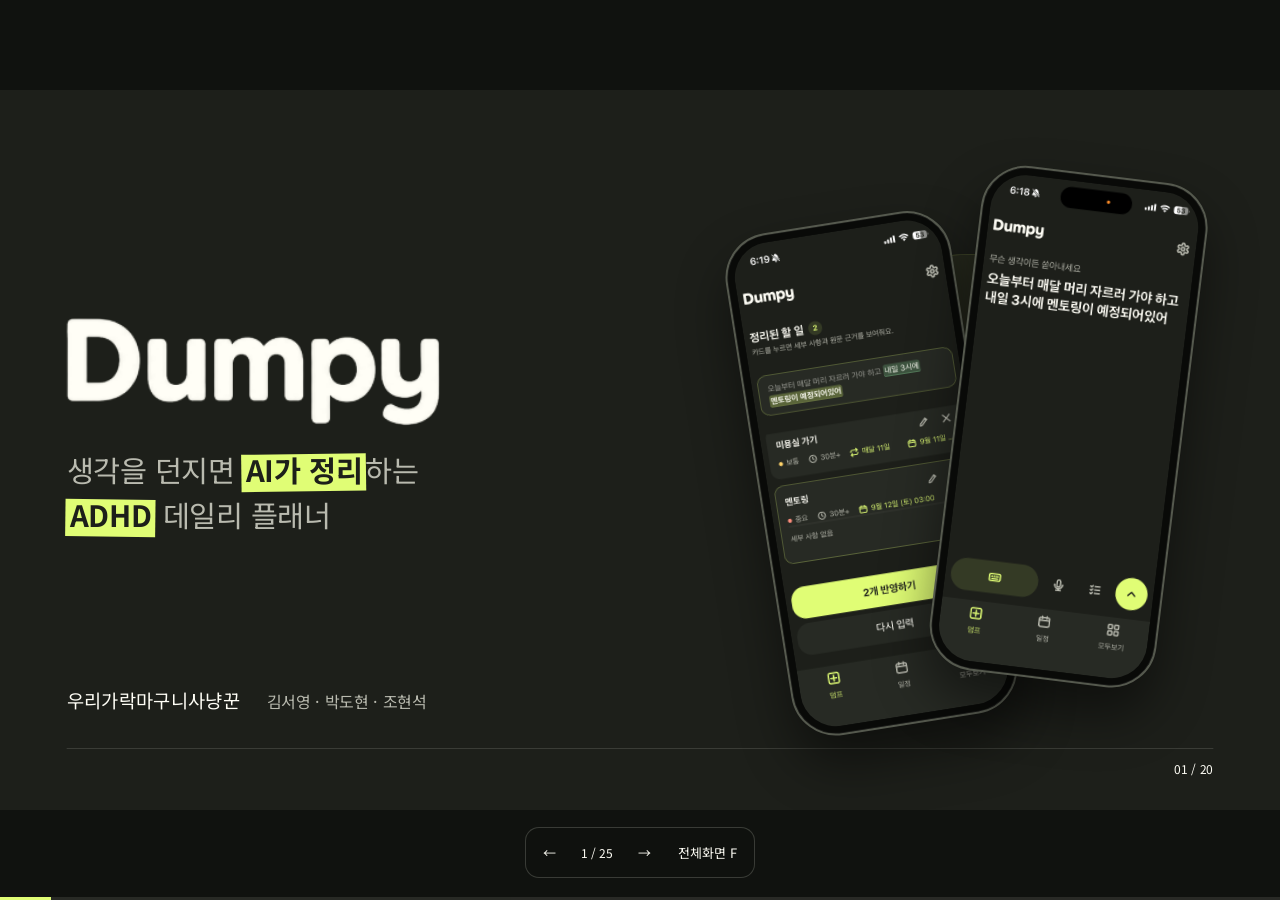
==== commit 3156890c: "docs: 피드백 반영" ====
--- a/index.html
+++ b/index.html
@@ -1,3194 +1,975 @@
-<!doctype html><html lang="ko"><meta charset="utf-8"><meta name="viewport" content="width=device-width,initial-scale=1"><title>Dumpy · 통합 발표</title><style>html,body{margin:0;background:#10120e;overflow:hidden}iframe{position:fixed;inset:0;width:100%;height:100%;border:0}nav{position:fixed;right:15px;bottom:12px;opacity:0;transition:opacity .2s;display:flex;gap:12px;align-items:center;color:#ddd;font:13px sans-serif}nav:hover,nav:focus-within{opacity:1}button{background:#272a24;color:#fff;border:1px solid #555;border-radius:6px;padding:8px 14px}</style><iframe id="old" title="Dumpy 발표 old" srcdoc="&lt;!doctype html&gt;&lt;html lang=&quot;ko&quot;&gt;&lt;meta charset=&quot;utf-8&quot;&gt;&lt;style&gt;@font-face {
-                font-family: &quot;Noto Sans KR&quot;;
-                font-style: normal;
-                font-weight: 100 599;
-                font-display: swap;
-                src: url(assets/fonts/noto-sans-kr-1.woff2)
-                    format(&quot;woff2&quot;);
-            }
-
-            @font-face {
-                font-family: &quot;Noto Sans KR&quot;;
-                font-style: normal;
-                font-weight: 600 900;
-                font-display: swap;
-                src: url(assets/fonts/noto-sans-kr-2.woff2)
-                    format(&quot;woff2&quot;);
-            }
-            html,
-            body {
-                width: 100%;
-                height: 100%;
-                margin: 0;
-                overflow: hidden;
-                background: var(--stage-bg, #000);
-            }
-            .deck-viewport {
-                position: fixed;
-                inset: 0;
-                overflow: hidden;
-                background: var(--stage-bg, #000);
-            }
-            .deck-stage {
-                position: absolute;
-                left: 0;
-                top: 0;
-                width: 1920px;
-                height: 1080px;
-                overflow: hidden;
-                transform-origin: 0 0;
-                background: var(--slide-bg, #fff);
-            }
-            .slide {
-                position: absolute;
-                inset: 0;
-                width: 1920px;
-                height: 1080px;
-                overflow: hidden;
-                display: block;
-                visibility: hidden;
-                opacity: 0;
-                pointer-events: none;
-                background: var(--slide-bg, #fff);
-            }
-
-            .slide.active,
-            .slide.visible {
-                visibility: visible;
-                opacity: 1;
-                pointer-events: auto;
-                z-index: 1;
-            }
-            img,
-            video,
-            canvas,
-            svg {
-                max-width: 100%;
-                max-height: 100%;
-            }
-            .deck-controls {
-                position: fixed;
-                left: 50%;
-                bottom: 22px;
-                transform: translateX(-50%);
-                z-index: 1000;
-            }
-            @media print {
-                html,
-                body {
-                    width: 1920px;
-                    height: auto;
-                    overflow: visible;
-                    background: #fff;
-                }
-
-                .deck-viewport {
-                    position: static;
-                    overflow: visible;
-                    background: #fff;
-                }
-
-                .deck-stage {
-                    position: static;
-                    width: auto;
-                    height: auto;
-                    transform: none !important;
-                    background: none;
-                }
-
-                .slide {
-                    position: relative;
-                    display: block !important;
-                    visibility: visible !important;
-                    opacity: 1 !important;
-                    pointer-events: auto !important;
-                    width: 1920px;
-                    height: 1080px;
-                    break-after: page;
-                    page-break-after: always;
-                }
-
-                .slide:last-child {
-                    break-after: auto;
-                    page-break-after: auto;
-                }
-
-                .deck-controls {
-                    display: none !important;
-                }
-            }
-            @media (prefers-reduced-motion: reduce) {
-                *,
-                *::before,
-                *::after {
-                    animation-duration: 0.01ms !important;
-                    transition-duration: 0.2s !important;
-                }
-            }
-            :root {
-                --bg: #1d1f1a;
-                --surface: #272a24;
-                --paper: #fffef6;
-                --muted: #b9baaf;
-                --accent: #e0fd75;
-                --stage-bg: #10120f;
-                --slide-bg: #1d1f1a;
-            }
-
-            * {
-                box-sizing: border-box;
-            }
-
-            body,
-            button {
-                font-family: &quot;Noto Sans KR&quot;, sans-serif;
-            }
-
-            button {
-                cursor: pointer;
-            }
-            .slide {
-                padding: 72px 100px;
-                color: var(--paper);
-            }
-
-            .topline {
-                display: flex;
-                justify-content: flex-end;
-                align-items: center;
-                font-size: 21px;
-                font-weight: 600;
-                letter-spacing: 2px;
-            }
-
-            .topline .wordmark {
-                font-size: 28px;
-                letter-spacing: -1px;
-                font-weight: 800;
-            }
-
-            h1,
-            h2,
-            h3,
-            p {
-                margin: 0;
-            }
-
-            h2 {
-                margin-top: 58px;
-                font-size: 70px;
-                line-height: 1.3;
-                letter-spacing: -3px;
-                font-weight: 750;
-                word-break: keep-all;
-            }
-
-            h3 {
-                font-size: 36px;
-                line-height: 1.45;
-                letter-spacing: -1px;
-                word-break: keep-all;
-            }
-
-            em {
-                color: var(--accent);
-                font-style: normal;
-            }
-
-            .slide-body {
-                margin-top: 56px;
-            }
-
-            .footer {
-                position: absolute;
-                left: 100px;
-                right: 100px;
-                bottom: 49px;
-                display: flex;
-                align-items: center;
-                justify-content: space-between;
-                padding-top: 17px;
-                border-top: 1px solid #b9baaf40;
-                font-size: 18px;
-                letter-spacing: 0.3px;
-            }
-
-            .footer span:last-child {
-                font-variant-numeric: tabular-nums;
-            }
-
-            .cover .footer {
-                justify-content: flex-end;
-            }
-
-            .eyebrow {
-                display: block;
-                font-size: 22px;
-                letter-spacing: 1px;
-                font-weight: 600;
-                margin-bottom: 24px;
-            }
-
-            .status-tag {
-                display: inline-block;
-                padding: 9px 17px;
-                border: 1px solid currentColor;
-                border-radius: 30px;
-                font-size: 20px;
-            }
-
-            .takeaway {
-                position: absolute;
-                bottom: 156px;
-                left: 100px;
-                right: 100px;
-                padding: 28px 0;
-                border-top: 2px solid #b9baaf60;
-                font-size: 30px;
-            }
-
-            .accent-panel {
-                background: var(--accent) !important;
-                color: var(--bg);
-            }
-            /* === COVER HERO === */
-            .cover-final {
-                position: absolute;
-                inset: 0;
-            }
-
-            /* Use the same wordmark asset as the application header. */
-            .cover-brand img,
-            .cover .wordmark img {
-                display: block;
-                object-fit: contain;
-            }
-
-            .cover-brand img {
-                width: 560px;
-                height: auto;
-            }
-
-            .cover-brand {
-                position: absolute;
-                top: 338px;
-                left: 100px;
-                height: 170px;
-                display: flex;
-                align-items: center;
-                font-size: 104px;
-                font-weight: 850;
-                letter-spacing: -6px;
-            }
-
-            .brand-dot {
-                display: inline-block;
-                width: 19px;
-                height: 19px;
-                margin-left: 12px;
-                border-radius: 50%;
-                background: var(--accent);
-            }
-
-            .cover-desc {
-                position: absolute;
-                top: 535px;
-                left: 100px;
-                margin: 0;
-                font-size: 44px;
-                line-height: 1.55;
-                color: var(--muted);
-            }
-
-            .cover-desc .marker-highlight {
-                position: relative;
-                z-index: 0;
-                display: inline-block;
-                padding: 0 0.1em;
-                color: var(--bg);
-                font-weight: 700;
-            }
-
-            .cover-desc .marker-highlight::before {
-                content: &quot;&quot;;
-                position: absolute;
-                z-index: -1;
-                top: 16%;
-                right: -0.04em;
-                bottom: 2%;
-                left: -0.04em;
-                background: var(--accent);
-                transform: rotate(-0.8deg);
-            }
-
-            .cover-desc .marker-highlight:nth-of-type(2)::before {
-                transform: rotate(0.7deg);
-            }
-
-            .cover-team {
-                position: absolute;
-                left: 100px;
-                bottom: 145px;
-                font-size: 28px;
-            }
-
-            .cover-team span {
-                margin-left: 32px;
-                font-size: 24px;
-                color: var(--muted);
-            }
-            /* === COVER PHONE MOCKUPS === */
-            .cover-phones {
-                position: absolute;
-                top: 62px;
-                right: 82px;
-                width: 790px;
-                height: 900px;
-            }
-
-            .cover-phones::before {
-                content: &quot;&quot;;
-                position: absolute;
-                top: 184px;
-                left: 102px;
-                width: 610px;
-                height: 610px;
-                border-radius: 50%;
-                background: rgba(224, 253, 117, 0.06);
-                border: 1px solid rgba(224, 253, 117, 0.18);
-            }
-
-            .phone-mockup {
-                position: absolute;
-                width: 342px;
-                height: 762px;
-                padding: 11px;
-                overflow: hidden;
-                border: 3px solid #55594e;
-                border-radius: 68px;
-                background: #090a08;
-                box-shadow:
-                    0 42px 80px rgba(0, 0, 0, 0.48),
-                    0 0 0 1px rgba(255, 255, 255, 0.08) inset;
-            }
-
-            .phone-mockup img {
-                display: block;
-                width: 100%;
-                height: 100%;
-                object-fit: cover;
-                border-radius: 54px;
-            }
-
-            .phone-mockup-text {
-                top: 116px;
-                left: 48px;
-                z-index: 1;
-                transform: rotate(-9deg);
-            }
-
-            .phone-mockup-voice {
-                top: 46px;
-                right: 24px;
-                z-index: 2;
-                transform: rotate(7deg);
-            }
-
-            .check {
-                display: inline-grid;
-                place-items: center;
-                width: 45px;
-                height: 45px;
-                border: 1px solid #b9baaf75;
-                color: var(--accent);
-                border-radius: 50%;
-                font-size: 27px;
-            }
-            .problem-flow {
-                display: flex;
-                gap: 38px;
-                align-items: center;
-                margin-top: 95px;
-            }
-
-            .thought {
-                width: 465px;
-            }
-
-            .thought p {
-                font-size: 42px;
-                line-height: 1.6;
-                font-weight: 600;
-                letter-spacing: -1px;
-            }
-
-            .flow-arrow {
-                font-size: 60px;
-                opacity: 0.35;
-            }
-
-            .input-stack {
-                width: 410px;
-                display: grid;
-                gap: 14px;
-            }
-
-            .input-stack div {
-                border: 1px solid #b9baaf;
-                border-radius: 12px;
-                padding: 24px;
-                font-size: 29px;
-                background: var(--surface);
-            }
-
-            .friction {
-                width: 350px;
-            }
-
-            .friction span {
-                display: block;
-                font-size: 26px;
-            }
-
-            .friction strong {
-                display: block;
-                margin-top: 20px;
-                font-size: 46px;
-                letter-spacing: -2px;
-            }
-
-            .evidence-grid {
-                display: grid;
-                grid-template-columns: 570px 1fr;
-                gap: 75px;
-            }
-
-            .evidence-number strong {
-                font-size: 216px;
-                line-height: 1;
-                color: var(--accent);
-                letter-spacing: -12px;
-            }
-
-            .evidence-number strong span {
-                font-size: 54px;
-                margin-left: 25px;
-                letter-spacing: 0;
-            }
-
-            .evidence-number p {
-                margin-top: 20px;
-                font-size: 35px;
-                line-height: 1.5;
-            }
-
-            .evidence-number small {
-                display: block;
-                margin-top: 27px;
-                font-size: 20px;
-                color: var(--muted);
-            }
-
-            .evidence-list article {
-                display: flex;
-                gap: 27px;
-                padding: 25px 0;
-                border-bottom: 1px solid #b9baaf40;
-            }
-
-            .evidence-list article &gt; span {
-                color: var(--accent);
-                font-size: 25px;
-                padding-top: 8px;
-            }
-
-            .evidence-list p {
-                font-size: 26px;
-                margin-top: 8px;
-                color: var(--muted);
-            }
-
-            .target-layout {
-                display: grid;
-                grid-template-columns: 1.2fr 1fr;
-                gap: 100px;
-                margin-top: 80px;
-            }
-
-            .target-main h3 {
-                font-size: 49px;
-                line-height: 1.45;
-            }
-
-            .target-main p {
-                margin-top: 30px;
-                font-size: 29px;
-                line-height: 1.7;
-            }
-
-            .target-filter {
-                display: flex;
-                flex-direction: column;
-                gap: 25px;
-                padding-left: 75px;
-                border-left: 2px solid #b9baaf;
-            }
-
-            .target-filter &gt; span {
-                font-size: 28px;
-                opacity: 0.55;
-                text-decoration: line-through;
-            }
-
-            .target-filter strong {
-                font-size: 43px;
-                line-height: 1.5;
-                margin-top: 10px;
-            }
-
-            .big-path {
-                display: flex;
-                align-items: center;
-                justify-content: space-between;
-                margin-top: 130px;
-            }
-
-            .big-path div {
-                min-width: 270px;
-            }
-
-            .big-path span {
-                display: block;
-                font-size: 23px;
-                opacity: 0.6;
-            }
-
-            .big-path strong {
-                display: block;
-                font-size: 70px;
-                letter-spacing: -4px;
-                margin: 18px 0;
-            }
-
-            .big-path small {
-                font-size: 29px;
-            }
-
-            .big-path &gt; b {
-                font-size: 55px;
-                opacity: 0.5;
-            }
-
-            .large-caption {
-                margin-top: 120px;
-                font-size: 32px;
-            }
-
-            .demo-grid {
-                display: grid;
-                grid-template-columns: 820px 1fr;
-                gap: 65px;
-            }
-
-            .dump-box {
-                background: var(--surface);
-                border: 1px solid #b9baaf40;
-                border-radius: 28px;
-                padding: 36px;
-            }
-
-            .mini-brand {
-                display: flex;
-                justify-content: space-between;
-                font-size: 30px;
-                font-weight: 800;
-            }
-
-            .mini-brand span {
-                font-weight: 400;
-                font-size: 18px;
-                color: var(--muted);
-            }
-
-            .dump-box &gt; p {
-                font-size: 38px;
-                line-height: 1.8;
-                letter-spacing: -1px;
-                margin: 36px 0;
-            }
-
-            .dump-bottom {
-                display: flex;
-                align-items: center;
-                justify-content: space-between;
-                font-size: 21px;
-                color: var(--muted);
-            }
-
-            .dump-bottom b {
-                border-radius: 13px;
-                padding: 16px 23px;
-                color: var(--bg);
-                background: var(--accent);
-            }
-
-            .task-results {
-                display: grid;
-                gap: 18px;
-            }
-
-            .task-results article {
-                border-bottom: 1px solid #b9baaf40;
-                display: flex;
-                align-items: center;
-                gap: 24px;
-                padding: 20px 0;
-            }
-
-            .task-type {
-                font-size: 20px;
-                border-radius: 8px;
-                padding: 10px 13px;
-                background: #e0fd7517;
-                color: var(--accent);
-            }
-
-            .task-results p {
-                margin-top: 6px;
-                font-size: 25px;
-                color: var(--muted);
-            }
-
-            .task-results .check {
-                margin-left: auto;
-                flex-shrink: 0;
-            }
-
-            .task-results .pending {
-                color: var(--accent);
-            }
-
-            .review-strip {
-                display: grid;
-                grid-template-columns: 1fr 55px 1fr 55px 1fr;
-                gap: 18px;
-                align-items: center;
-                margin-top: 80px;
-            }
-
-            .review-strip &gt; div {
-                background: var(--surface);
-                border: 1px solid #b9baaf70;
-                border-radius: 20px;
-                padding: 38px 26px;
-                min-height: 258px;
-            }
-
-            .review-strip span {
-                display: block;
-                font-size: 23px;
-            }
-
-            .review-strip strong {
-                display: block;
-                font-size: 35px;
-                margin-top: 26px;
-                letter-spacing: -1px;
-            }
-
-            .review-strip p {
-                margin-top: 16px;
-                font-size: 23px;
-            }
-
-            .review-strip &gt; b {
-                font-size: 40px;
-                text-align: center;
-            }
-
-            .principle-row {
-                display: flex;
-                justify-content: space-between;
-                font-size: 28px;
-                margin-top: 72px;
-                padding: 0 20px;
-            }
-
-            .entry-layout {
-                display: grid;
-                grid-template-columns: 600px 1fr;
-                gap: 90px;
-            }
-
-            .phone {
-                width: 405px;
-                height: 525px;
-                margin-left: 65px;
-                border: 3px solid #b9baaf70;
-                border-radius: 47px;
-                padding: 26px;
-                background: #272a24;
-                position: relative;
-            }
-
-            .phone-island {
-                width: 95px;
-                height: 20px;
-                border-radius: 30px;
-                background: var(--bg);
-                margin: 0 auto;
-            }
-
-            .phone-time {
-                font-size: 76px;
-                text-align: center;
-                margin-top: 22px;
-                font-weight: 600;
-                letter-spacing: -3px;
-            }
-
-            .phone-date {
-                font-size: 19px;
-                color: var(--muted);
-                text-align: center;
-                margin-top: 10px;
-            }
-
-            .widget {
-                background: var(--accent);
-                color: var(--bg);
-                padding: 23px;
-                border-radius: 20px;
-                margin-top: 32px;
-            }
-
-            .widget &gt; b {
-                font-size: 22px;
-            }
-
-            .widget strong {
-                display: block;
-                font-size: 25px;
-                margin-top: 12px;
-            }
-
-            .widget &gt; div {
-                display: flex;
-                gap: 10px;
-                font-size: 16px;
-                margin-top: 20px;
-            }
-
-            .widget &gt; div span {
-                padding: 10px 9px;
-                border-radius: 8px;
-                background: #1d1f1a15;
-            }
-
-            .phone-caption {
-                font-size: 16px;
-                color: var(--muted);
-                text-align: center;
-                margin-top: 22px;
-            }
-
-            .entry-copy h3 {
-                font-size: 51px;
-                margin-top: 24px;
-            }
-
-            .entry-copy &gt; p {
-                font-size: 28px;
-                line-height: 1.8;
-                color: var(--muted);
-                margin-top: 26px;
-            }
-
-            .metric-line {
-                border-top: 1px solid #b9baaf50;
-                margin-top: 32px;
-                padding-top: 25px;
-                display: flex;
-                flex-wrap: wrap;
-                gap: 16px 30px;
-            }
-
-            .metric-line small {
-                width: 100%;
-                font-size: 19px;
-                color: var(--accent);
-            }
-
-            .metric-line b {
-                font-size: 27px;
-            }
-
-            .plan-layout {
-                display: grid;
-                grid-template-columns: 690px 1fr;
-                gap: 80px;
-            }
-
-            .plan-inputs h3 {
-                font-size: 41px;
-                line-height: 1.5;
-                margin-top: 25px;
-            }
-
-            .plan-inputs &gt; p {
-                font-size: 24px;
-                margin-top: 18px;
-            }
-
-            .outline-note {
-                font-size: 25px;
-                line-height: 1.5;
-                border-left: 5px solid #a8c34e;
-                padding-left: 20px;
-                margin-top: 27px;
-            }
-
-            .timeline {
-                border: 1px solid #b9baaf;
-                border-radius: 22px;
-                padding: 28px;
-            }
-
-            .timeline-label {
-                display: flex;
-                justify-content: space-between;
-                font-size: 26px;
-                font-weight: 700;
-                margin-bottom: 28px;
-            }
-
-            .timeline-label span {
-                font-size: 18px;
-                font-weight: 400;
-            }
-
-            .time-row {
-                display: grid;
-                grid-template-columns: 90px 1fr;
-                gap: 14px;
-                margin-top: 16px;
-                align-items: center;
-            }
-
-            .time-row &gt; span {
-                font-size: 23px;
-            }
-
-            .time-row &gt; div {
-                border: 1px solid #8b9d56;
-                background: #e0fd7517;
-                padding: 20px;
-                border-radius: 10px;
-                font-size: 29px;
-            }
-
-            .time-row small {
-                display: block;
-                font-size: 17px;
-                margin-top: 7px;
-            }
-
-            .time-row .fixed {
-                background: var(--surface);
-                color: var(--paper);
-                border-color: var(--surface);
-            }
-
-            .timeline-foot {
-                margin: 24px 0 0 104px;
-                font-size: 20px;
-            }
-
-            .return-path {
-                display: grid;
-                grid-template-columns: repeat(3, 1fr);
-                margin-top: 100px;
-            }
-
-            .return-path &gt; div {
-                border-top: 2px solid #b9baaf50;
-                position: relative;
-                padding: 45px 10px 0 0;
-            }
-
-            .path-dot {
-                position: absolute;
-                top: -11px;
-                left: 0;
-                width: 20px;
-                height: 20px;
-                background: var(--accent);
-                border-radius: 50%;
-            }
-
-            .return-path small {
-                font-size: 23px;
-                color: var(--accent);
-            }
-
-            .return-path h3 {
-                margin-top: 20px;
-                font-size: 32px;
-            }
-
-            .return-banner {
-                margin-top: 85px;
-                font-size: 37px;
-                line-height: 1.65;
-                padding: 32px 40px;
-                background: var(--surface);
-                border-radius: 18px;
-            }
-
-            .return-banner b {
-                color: var(--accent);
-            }
-
-            .comparison-head {
-                display: flex;
-                justify-content: space-between;
-                align-items: baseline;
-                margin-top: 60px;
-                margin-bottom: 30px;
-            }
-
-            .comparison-head p {
-                font-size: 24px;
-            }
-
-            .comparison-head strong {
-                font-size: 30px;
-            }
-
-            .rubric {
-                width: 100%;
-                border-collapse: collapse;
-                font-size: 28px;
-            }
-
-            .rubric th {
-                padding: 22px 24px;
-                text-align: left;
-                background: var(--surface);
-                color: var(--paper);
-                font-size: 22px;
-                font-weight: 500;
-            }
-
-            .rubric td {
-                padding: 28px 24px;
-                border-bottom: 1px solid #b9baaf;
-            }
-
-            .rubric td:first-child {
-                font-weight: 700;
-            }
-
-            .architecture {
-                display: grid;
-                grid-template-columns: 1fr 50px 1fr 50px 1fr;
-                gap: 20px;
-                align-items: center;
-                margin-top: 62px;
-            }
-
-            .architecture &gt; div {
-                border: 1px solid #b9baaf55;
-                border-radius: 18px;
-                background: var(--surface);
-                padding: 30px;
-            }
-
-            .architecture span {
-                display: block;
-                font-size: 19px;
-                color: var(--accent);
-                letter-spacing: 1px;
-            }
-
-            .architecture h3 {
-                font-size: 31px;
-                margin-top: 25px;
-                letter-spacing: -0.8px;
-            }
-
-            .architecture p {
-                font-size: 24px;
-                margin-top: 12px;
-            }
-
-            .architecture small {
-                display: block;
-                font-size: 18px;
-                color: var(--muted);
-                margin-top: 32px;
-            }
-
-            .arch-arrow {
-                font-size: 44px;
-                color: var(--accent);
-                text-align: center;
-            }
-
-            .architecture-bottom {
-                display: grid;
-                grid-template-columns: 580px 1fr;
-                gap: 40px;
-                margin-top: 42px;
-            }
-
-            .architecture-bottom &gt; div {
-                border-left: 3px solid var(--accent);
-                padding: 14px 27px;
-            }
-
-            .architecture-bottom b {
-                font-size: 27px;
-                display: block;
-            }
-
-            .architecture-bottom span {
-                display: block;
-                font-size: 23px;
-                line-height: 1.7;
-                margin-top: 12px;
-                color: var(--muted);
-            }
-
-            .quality-layout {
-                display: grid;
-                grid-template-columns: 740px 1fr;
-                gap: 70px;
-                margin-top: 60px;
-            }
-
-            .quality-question h3 {
-                font-size: 48px;
-            }
-
-            .quality-question p {
-                font-size: 28px;
-                margin-top: 30px;
-            }
-
-            .quality-steps article {
-                display: flex;
-                gap: 28px;
-                padding: 22px 0;
-                border-bottom: 1px solid #b9baaf;
-            }
-
-            .quality-steps b {
-                padding-top: 5px;
-                font-size: 27px;
-                color: var(--accent);
-            }
-
-            .quality-steps h3 {
-                font-size: 31px;
-            }
-
-            .quality-steps p {
-                font-size: 25px;
-                margin-top: 8px;
-            }
-
-            .learning-flow {
-                display: grid;
-                grid-template-columns: 1fr 60px 1fr 60px 1fr;
-                gap: 20px;
-                align-items: center;
-                margin-top: 85px;
-            }
-
-            .learning-flow &gt; div {
-                border-radius: 18px;
-                background: var(--surface);
-                padding: 35px;
-            }
-
-            .learning-flow span {
-                font-size: 22px;
-            }
-
-            .learning-flow h3 {
-                font-size: 37px;
-                margin-top: 26px;
-            }
-
-            .learning-flow &gt; b {
-                font-size: 44px;
-                text-align: center;
-            }
-
-            .learning-footer {
-                margin-top: 64px;
-                display: flex;
-                align-items: baseline;
-                gap: 50px;
-            }
-
-            .learning-footer strong {
-                color: var(--accent);
-                font-size: 26px;
-            }
-
-            .learning-footer p {
-                color: var(--muted);
-                font-size: 25px;
-            }
-
-            .stage-columns {
-                display: grid;
-                grid-template-columns: 1fr 1fr;
-                gap: 80px;
-            }
-
-            .stage-columns &gt; div {
-                padding: 25px 35px;
-            }
-
-            .stage-columns h3 {
-                font-size: 38px;
-            }
-
-            .stage-next {
-                border-left: 2px solid #b9baaf;
-            }
-
-            .stage-columns ul {
-                padding-left: 30px;
-                font-size: 26px;
-                line-height: 2;
-                margin-top: 25px;
-            }
-
-            .roadmap {
-                display: grid;
-                grid-template-columns: 1fr 1.2fr 1fr;
-                gap: 30px;
-                margin-top: 45px;
-            }
-
-            .roadmap article {
-                padding: 30px;
-                border-top: 3px solid #b9baaf60;
-            }
-
-            .roadmap .roadmap-focus {
-                border-color: var(--accent);
-                background: var(--surface);
-            }
-
-            .month {
-                display: block;
-                font-size: 83px;
-                font-weight: 750;
-                line-height: 1.1;
-                letter-spacing: -3px;
-                color: var(--accent);
-            }
-
-            .month span {
-                font-size: 22px;
-                margin-left: 15px;
-                letter-spacing: 0;
-                color: var(--muted);
-            }
-
-            .roadmap .status-tag {
-                margin-top: 25px;
-                font-size: 17px;
-                padding: 6px 14px;
-            }
-
-            .roadmap h3 {
-                margin-top: 22px;
-            }
-
-            .roadmap p {
-                font-size: 25px;
-                color: var(--muted);
-                line-height: 1.8;
-                margin-top: 17px;
-            }
-
-            .gtm {
-                display: grid;
-                grid-template-columns: 1fr 60px 1fr 60px 1fr;
-                gap: 35px;
-                align-items: center;
-                margin-top: 80px;
-            }
-
-            .gtm &gt; div {
-                border-top: 2px solid #b9baaf;
-                padding-top: 30px;
-            }
-
-            .gtm b {
-                display: block;
-                font-size: 74px;
-                line-height: 1;
-                color: var(--accent);
-            }
-
-            .gtm h3 {
-                margin-top: 30px;
-            }
-
-            .gtm p {
-                margin-top: 20px;
-                font-size: 29px;
-                line-height: 1.7;
-            }
-
-            .gtm &gt; span {
-                font-size: 45px;
-                opacity: 0.4;
-            }
-
-            .business-layout {
-                display: grid;
-                grid-template-columns: 1.5fr 1fr;
-                gap: 70px;
-            }
-
-            .business-main h3 {
-                font-size: 43px;
-            }
-
-            .business-main p {
-                font-size: 28px;
-                line-height: 1.7;
-                margin-top: 32px;
-                max-width: 820px;
-                color: var(--muted);
-            }
-
-            .business-main .status-tag {
-                margin-top: 35px;
-                font-size: 20px;
-                color: var(--muted);
-            }
-
-            .business-math {
-                border-left: 2px solid #b9baaf60;
-                padding-left: 48px;
-            }
-
-            .business-math &gt; div {
-                border-bottom: 1px solid #b9baaf40;
-                padding: 17px 0 27px;
-                margin-bottom: 15px;
-            }
-
-            .business-math span {
-                display: block;
-                font-size: 22px;
-                color: var(--muted);
-            }
-
-            .business-math b {
-                display: block;
-                font-size: 27px;
-                margin-top: 12px;
-            }
-
-            .business-math &gt; strong {
-                display: block;
-                font-size: 33px;
-                line-height: 1.6;
-                color: var(--accent);
-                margin-top: 28px;
-            }
-
-            .team-grid {
-                display: grid;
-                grid-template-columns: repeat(3, 1fr);
-                gap: 50px;
-                margin-top: 65px;
-            }
-
-            .team-grid article {
-                padding-top: 25px;
-                border-top: 2px solid #b9baaf60;
-            }
-
-            .team-grid span {
-                font-size: 20px;
-                letter-spacing: 1px;
-            }
-
-            .team-grid h3 {
-                font-size: 56px;
-                margin-top: 27px;
-            }
-
-            .team-grid b {
-                display: block;
-                font-size: 26px;
-                margin-top: 20px;
-            }
-
-            .team-grid p {
-                font-size: 27px;
-                line-height: 1.8;
-                margin-top: 22px;
-            }
-
-            .team-bottom {
-                margin-top: 62px;
-                padding: 25px;
-                background: var(--surface);
-                font-size: 25px;
-            }
-
-            .team-bottom b {
-                margin-left: 40px;
-            }
-
-            .closing h2 {
-                font-size: 94px;
-                margin-top: 96px;
-            }
-
-            .closing-line {
-                font-size: 31px;
-                margin-top: -15px;
-            }
-
-            .closing-word {
-                font-size: 172px;
-                font-weight: 850;
-                letter-spacing: -10px;
-                margin-top: 35px;
-            }
-
-            .closing-word .brand-dot {
-                background: var(--accent);
-                width: 30px;
-                height: 30px;
-            }
-
-            .closing-bottom {
-                margin-top: 46px;
-                display: flex;
-                justify-content: space-between;
-                align-items: baseline;
-                font-size: 29px;
-            }
-
-            .closing-bottom span {
-                font-size: 23px;
-            }
-
-            .deck-controls {
-                display: flex;
-                align-items: center;
-                gap: 7px;
-                padding: 7px;
-                background: #10120fed;
-                border: 1px solid #b9baaf40;
-                border-radius: 14px;
-                opacity: 0;
-                transition: opacity 0.2s;
-                color: var(--paper);
-                white-space: nowrap;
-            }
-
-            .deck-controls:hover,
-            .deck-controls:focus-within,
-            body.controls-awake .deck-controls {
-                opacity: 1;
-            }
-
-            .deck-controls button,
-            .edit-toggle {
-                background: transparent;
-                color: var(--paper);
-                border: 0;
-                border-radius: 8px;
-                padding: 8px 10px;
-                font-size: 13px;
-            }
-
-            .deck-controls button:hover {
-                background: #e0fd7520;
-            }
-
-            #counter {
-                font-size: 12px;
-                min-width: 48px;
-                text-align: center;
-            }
-
-            .progress-track {
-                position: fixed;
-                bottom: 0;
-                left: 0;
-                height: 3px;
-                width: 100%;
-                background: #b9baaf25;
-                z-index: 1100;
-            }
-
-            #progress {
-                height: 100%;
-                background: var(--accent);
-                transition: width 0.2s;
-            }
-
-            .edit-hotzone {
-                position: fixed;
-                left: 0;
-                top: 0;
-                width: 80px;
-                height: 80px;
-                z-index: 2500;
-            }
-
-            .edit-toggle {
-                position: fixed;
-                left: 16px;
-                top: 16px;
-                background: #1d1f1a;
-                border: 1px solid #b9baaf70;
-                z-index: 2600;
-                opacity: 0;
-                pointer-events: none;
-            }
-
-            .edit-toggle.show,
-            .edit-toggle.active {
-                opacity: 1;
-                pointer-events: auto;
-            }
-
-            [contenteditable=&quot;true&quot;] {
-                outline: 1px dashed #8b9d56;
-                outline-offset: 5px;
-            }
-
-            #toast {
-                position: fixed;
-                left: 50%;
-                top: 18px;
-                transform: translateX(-50%);
-                background: var(--accent);
-                color: var(--bg);
-                padding: 10px 20px;
-                border-radius: 8px;
-                z-index: 5000;
-                font-size: 14px;
-            }
-
-            #toast[hidden] {
-                display: none;
-            }
-
-            @media print {
-                @page {
-                    size: 20in 11.25in;
-                    margin: 0;
-                }
-
-                .slide {
-                    print-color-adjust: exact;
-                    -webkit-print-color-adjust: exact;
-                }
-
-                .slide h2,
-                .slide-body {
-                    opacity: 1 !important;
-                    transform: none !important;
-                }
-
-                .deck-controls,
-                .edit-toggle,
-                .edit-hotzone,
-                .progress-track,
-                #toast {
-                    display: none !important;
-                }
-            }
-            /* === RESTRUCTURED STORY / VIDEO SLOT === */
-            .story-lead {
-                font-size: 32px;
-                line-height: 1.65;
-                color: var(--muted);
-            }
-
-            .story-grid {
-                display: grid;
-                grid-template-columns: repeat(3, 1fr);
-                gap: 36px;
-                margin-top: 52px;
-            }
-
-            .story-grid article {
-                padding: 32px;
-                border-top: 2px solid var(--accent);
-                background: var(--surface);
-                border-radius: 0 0 18px 18px;
-            }
-
-            .story-grid article &gt; span {
-                font-size: 22px;
-                color: var(--accent);
-            }
-
-            .story-grid h3 {
-                margin-top: 28px;
-                font-size: 39px;
-            }
-
-            .story-grid p {
-                margin-top: 22px;
-                font-size: 26px;
-                line-height: 1.6;
-                color: var(--muted);
-            }
-
-            .story-grid-tall article {
-                min-height: 310px;
-            }
-
-            .adhd-slide h2 {
-                font-size: 72px;
-                letter-spacing: -3.6px;
-                white-space: nowrap;
-            }
-
-            .adhd-slide .slide-body {
-                margin-top: 48px;
-            }
-
-            .adhd-slide .story-lead {
-                font-size: 38px;
-                line-height: 1.45;
-                white-space: nowrap;
-            }
-
-            .adhd-table {
-                width: calc(100% - 32px);
-                margin: 46px auto 0;
-                border-collapse: collapse;
-                table-layout: fixed;
-                border-top: 2px solid var(--accent);
-                background: var(--surface);
-            }
-
-            .adhd-table tr {
-                border-bottom: 1px solid var(--line);
-            }
-
-            .adhd-table td {
-                padding: 30px 34px;
-                font-size: 31px;
-                line-height: 1.35;
-                text-align: center;
-                vertical-align: middle;
-            }
-
-            .adhd-table td:first-child {
-                width: 43%;
-                color: var(--paper);
-                font-weight: 700;
-            }
-
-            .adhd-table td:last-child {
-                color: var(--muted);
-            }
-
-            .adhd-table .term-en {
-                margin-left: 10px;
-                font-size: 24px;
-                font-weight: 500;
-                color: var(--muted);
-            }
-
-            .thought-overload {
-                padding: 0;
-                overflow: hidden;
-            }
-
-            .thought-stream {
-                width: 2400px;
-                margin: -10px 0 0 -190px;
-                font-size: 120px;
-                line-height: 1.14;
-                letter-spacing: -5.2px;
-                font-weight: 720;
-                color: var(--paper);
-            }
-
-            .thought-line {
-                display: block;
-                width: max-content;
-                white-space: nowrap;
-                clip-path: inset(0 100% 0 0);
-                --line-index: 0;
-            }
-
-            .thought-line:nth-child(even) {
-                transform: translateX(-84px);
-            }
-
-            .thought-line:nth-child(3n) {
-                transform: translateX(54px);
-            }
-
-            .thought-line:nth-child(2) {
-                --line-index: 1;
-            }
-
-            .thought-line:nth-child(3) {
-                --line-index: 2;
-            }
-
-            .thought-line:nth-child(4) {
-                --line-index: 3;
-            }
-
-            .thought-line:nth-child(5) {
-                --line-index: 4;
-            }
-
-            .thought-line:nth-child(6) {
-                --line-index: 5;
-            }
-
-            .thought-line:nth-child(7) {
-                --line-index: 6;
-            }
-
-            .thought-line:nth-child(8) {
-                --line-index: 7;
-            }
-
-            .thought-overload.active .thought-line {
-                animation: thought-type 0.72s steps(18, end) both;
-                animation-delay: calc(var(--line-index) * 0.34s);
-            }
-
-            @keyframes thought-type {
-                from {
-                    clip-path: inset(0 100% 0 0);
-                }
-
-                to {
-                    clip-path: inset(0 0 0 0);
-                }
-            }
-
-            @media (prefers-reduced-motion: reduce) {
-                .thought-line {
-                    clip-path: none;
-                    animation: none !important;
-                }
-            }
-
-            /* Portrait video: 1080 × 1920, with room for the footer. */
-            .video-slide h2 {
-                position: absolute;
-                top: 378px;
-                left: 100px;
-                width: 900px;
-                margin: 0;
-                font-size: 90px;
-                line-height: 1.32;
-            }
-
-            .video-title-highlight {
-                position: relative;
-                z-index: 0;
-                display: inline-block;
-                padding: 0 0.1em;
-                color: var(--bg);
-            }
-
-            .video-title-highlight::before {
-                content: &quot;&quot;;
-                position: absolute;
-                z-index: -1;
-                top: 16%;
-                right: -0.04em;
-                bottom: 2%;
-                left: -0.04em;
-                background: var(--accent);
-                transform: rotate(-0.8deg);
-            }
-
-            .video-slot {
-                position: absolute;
-                top: 120px;
-                left: 1130px;
-                height: 850px;
-                width: auto;
-                aspect-ratio: 9 / 16;
-                margin: 0;
-                overflow: hidden;
-                background: #10120f;
-                box-shadow: 0 0 0 1px #b9baaf40;
-                border-radius: 18px;
-            }
-
-            .video-slot video {
-                display: block;
-                width: 100%;
-                height: 100%;
-                object-fit: contain;
-            }
-
-            /* === CLINICAL FINDINGS TO PRODUCT PRINCIPLE === */
-            .narrative h2 {
-                font-size: 65px;
-                line-height: 1.25;
-            }
-            .narrative-body {
-                margin-top: 48px;
-            }
-            .clinical-cards, .journey-cards {
-                display: grid;
-                grid-template-columns: repeat(4, 1fr);
-                gap: 24px;
-            }
-            .clinical-cards article {
-                padding: 42px 28px;
-                background: var(--surface);
-                border-top: 3px solid var(--accent);
-            }
-            .clinical-cards h3 {
-                font-size: 33px;
-            }
-            .clinical-cards p {
-                margin-top: 30px;
-                font-size: 27px;
-                line-height: 1.6;
-                color: var(--muted);
-            }
-            .clinical-cards strong {
-                display: block;
-                margin-top: 58px;
-                font-size: 122px;
-                line-height: 1;
-                color: var(--accent);
-                letter-spacing: -6px;
-            }
-            .clinical-cards strong span {
-                font-size: 55px;
-            }
-            .narrative-note {
-                margin-top: 28px;
-                font-size: 24px;
-                line-height: 1.5;
-                color: var(--muted);
-            }
-            .research-pair {
-                display: grid;
-                grid-template-columns: 1fr 1fr;
-                gap: 70px;
-            }
-            .research-pair article {
-                border-top: 2px solid var(--accent);
-                padding-top: 24px;
-            }
-            .metric-label {
-                font-size: 31px;
-            }
-            .research-pair strong {
-                display: block;
-                font-size: 125px;
-                line-height: 1.35;
-                color: var(--accent);
-            }
-            .research-pair strong span {
-                font-size: 55px;
-            }
-            .research-numbers {
-                display: flex;
-                align-items: center;
-                gap: 45px;
-            }
-            .research-numbers div {
-                font-size: 28px;
-                line-height: 1.8;
-                color: var(--muted);
-            }
-            .plan-dots {
-                display: flex;
-                gap: 15px;
-            }
-            .plan-dots i {
-                width: 33px;
-                height: 33px;
-                border-radius: 50%;
-                background: var(--accent);
-            }
-            .plan-dots .partial {
-                background: linear-gradient(90deg, var(--accent) 90%, var(--surface) 90%);
-            }
-            .plan-dots .empty {
-                background: transparent;
-                border: 2px solid var(--muted);
-            }
-            .story-conclusion {
-                margin-top: 42px;
-                font-size: 36px;
-                line-height: 1.5;
-            }
-            .interview-subtitle {
-                font-size: 30px;
-                color: var(--muted);
-                margin-bottom: 30px;
-            }
-            .pain-cards {
-                display: grid;
-                grid-template-columns: 1fr 1fr;
-                gap: 24px;
-            }
-            .pain-cards article {
-                display: flex;
-                gap: 30px;
-                padding: 30px;
-                background: var(--surface);
-            }
-            .pain-index {
-                font-size: 32px;
-                color: var(--accent);
-            }
-            .pain-cards h3 {
-                font-size: 38px;
-            }
-            .pain-cards p {
-                font-size: 27px;
-                line-height: 1.55;
-                margin-top: 14px;
-                color: var(--muted);
-            }
-            .abandon-metric {
-                text-align: center;
-            }
-            .abandon-metric strong {
-                font-size: 150px;
-                line-height: 1.15;
-                color: var(--accent);
-            }
-            .abandon-metric strong span {
-                font-size: 65px;
-            }
-            .abandon-metric p {
-                font-size: 30px;
-                margin-top: 10px;
-            }
-            .quote-pair {
-                display: grid;
-                grid-template-columns: 1fr 1fr;
-                gap: 26px;
-                margin-top: 32px;
-            }
-            .quote-pair blockquote {
-                margin: 0;
-                padding: 28px 15px;
-                text-align: center;
-                background: var(--surface);
-                font-size: 31px;
-                font-weight: 700;
-                border-radius: 20px;
-            }
-            .tools-explanation {
-                margin-top: 26px;
-                font-size: 27px;
-                line-height: 1.6;
-                text-align: center;
-                color: var(--muted);
-            }
-            .paradox-grid {
-                display: grid;
-                grid-template-columns: 1.3fr 130px 1fr;
-                align-items: center;
-                gap: 24px;
-            }
-            .paradox-grid h3 {
-                font-size: 31px;
-                margin-bottom: 22px;
-            }
-            .planner-steps {
-                display: grid;
-                grid-template-columns: 1fr 1fr;
-                gap: 12px;
-                list-style-position: inside;
-                padding: 0;
-                margin: 0;
-            }
-            .planner-steps li {
-                background: var(--surface);
-                padding: 16px;
-                font-size: 26px;
-            }
-            .collision {
-                font-size: 105px;
-                text-align: center;
-                color: var(--accent);
-            }
-            .difficulty-list {
-                margin: 0;
-                padding-left: 28px;
-                font-size: 30px;
-                line-height: 1.8;
-                color: var(--muted);
-            }
-            .principle-slide h2, .principle-slide .topline {
-                display: none;
-            }
-            .principle-slide .narrative-body {
-                position: absolute;
-                inset: 310px 80px auto;
-                margin: 0;
-                text-align: center;
-            }
-            .principle-before {
-                font-size: 40px;
-                color: var(--muted);
-            }
-            .principle-main {
-                margin-top: 48px;
-                font-size: 98px;
-                font-weight: 800;
-                letter-spacing: -5px;
-                color: var(--accent);
-            }
-            .principle-after {
-                margin-top: 50px;
-                font-size: 34px;
-            }
-            .journey-origin {
-                font-size: 34px;
-                margin-bottom: 35px;
-                color: var(--muted);
-            }
-            .journey-origin::after {
-                content: &quot; ↓&quot;;
-                color: var(--accent);
-            }
-            .journey-cards article {
-                position: relative;
-                padding: 32px 24px;
-                min-height: 305px;
-                border-top: 3px solid var(--accent);
-                background: var(--surface);
-            }
-            .journey-cards article + article::before {
-                content: &quot;→&quot;;
-                position: absolute;
-                top: 120px;
-                left: -28px;
-                font-size: 31px;
-                color: var(--accent);
-            }
-            .journey-cards span {
-                font-size: 22px;
-                color: var(--accent);
-            }
-            .journey-cards h3 {
-                font-size: 31px;
-                margin-top: 32px;
-            }
-            .journey-cards p {
-                font-size: 25px;
-                line-height: 1.7;
-                margin-top: 22px;
-                color: var(--muted);
-            }
-            @media print {
-                .thought-overload .thought-line {
-                    animation: none !important;
-                    clip-path: none !important;
-                }
-            }
-
-/* Changes are saved through Git, not browser storage. */
-.edit-toggle, .edit-hotzone {
-    display: none !important;
-}
-
-html,body{margin:0;width:100%;height:100%;overflow:hidden;background:#10120e}#stage{position:absolute;left:0;top:0;width:1920px;height:1080px;transform-origin:0 0}.slide{position:absolute!important;inset:0}.slide-footer{pointer-events:none}&lt;/style&gt;&lt;body&gt;&lt;main id=&quot;stage&quot; class=&quot;deck-stage&quot;&gt;&lt;section
-                    class=&quot;slide dark cover active visible&quot;
-                    aria-label=&quot;1. Dumpy 프로젝트 소개&quot;
-                &gt;
-                    &lt;div class=&quot;cover-final&quot;&gt;
-                        &lt;div class=&quot;cover-brand&quot;&gt;
-                            &lt;img src=&quot;assets/dumpy-wordmark.png&quot; alt=&quot;Dumpy&quot; width=&quot;560&quot; height=&quot;161&quot; /&gt;
-                        &lt;/div&gt;
-                        &lt;p class=&quot;cover-desc&quot;&gt;
-                            생각을 던지면 &lt;span class=&quot;marker-highlight&quot;&gt;AI가 정리&lt;/span&gt;하는
-                            &lt;br /&gt;
-                            &lt;span class=&quot;marker-highlight&quot;&gt;ADHD&lt;/span&gt; 데일리 플래너
-                        &lt;/p&gt;
-                    &lt;/div&gt;
-
-                    &lt;div class=&quot;cover-phones&quot; aria-label=&quot;Dumpy 텍스트 입력 화면과 음성 입력 화면&quot;&gt;
-                        &lt;figure class=&quot;phone-mockup phone-mockup-voice&quot;&gt;
-                            &lt;img
-                                src=&quot;assets/presentation-screen-text.png&quot;
-                                alt=&quot;Dumpy에서 생각을 텍스트로 입력하는 화면&quot;
-                                width=&quot;920&quot;
-                                height=&quot;2048&quot;
-                            /&gt;
-                        &lt;/figure&gt;
-                        &lt;figure class=&quot;phone-mockup phone-mockup-text&quot;&gt;
-                            &lt;img
-                                src=&quot;assets/presentation-screen-voice.png&quot;
-                                alt=&quot;Dumpy에서 생각을 음성으로 입력하는 화면&quot;
-                                width=&quot;920&quot;
-                                height=&quot;2048&quot;
-                            /&gt;
-                        &lt;/figure&gt;
-                    &lt;/div&gt;
-
-                    &lt;p class=&quot;cover-team&quot;&gt;
+<!doctype html>
+<html lang="ko">
+    
+    <head>
+        <meta charset="UTF-8" />
+        <meta name="viewport" content="width=device-width, initial-scale=1.0" />
+        <meta
+            name="description"
+            content="Dumpy 프로젝트 소개 발표자료 — 우리가락마구니사냥꾼, 20분 발표"
+        />
+        <title>3-1. 우리가락마구니사냥꾼. 발표자료</title>
+        <link rel="stylesheet" href="./styles.css" />
+    </head>
+    <body>
+        <div class="deck-viewport">
+            <main class="deck-stage" id="deckStage">
+                <!-- === SLIDE 01: 00 / COVER | 발표 약 20초 === -->
+                <section
+                    class="slide dark cover active visible"
+                    aria-label="1. Dumpy 프로젝트 소개"
+                >
+                    <div class="cover-final">
+                        <div class="cover-brand">
+                            <img src="./public/dumpy-wordmark.png" alt="Dumpy" width="560" height="161" />
+                        </div>
+                        <p class="cover-desc">
+                            생각을 던지면 <span class="marker-highlight">AI가 정리</span>하는
+                            <br />
+                            <span class="marker-highlight">ADHD</span> 데일리 플래너
+                        </p>
+                    </div>
+
+                    <div class="cover-phones" aria-label="Dumpy 텍스트 입력 화면과 음성 입력 화면">
+                        <figure class="phone-mockup phone-mockup-voice">
+                            <img
+                                src="./public/presentation-screen-text.png"
+                                alt="Dumpy에서 생각을 텍스트로 입력하는 화면"
+                                width="920"
+                                height="2048"
+                            />
+                        </figure>
+                        <figure class="phone-mockup phone-mockup-text">
+                            <img
+                                src="./public/presentation-screen-voice.png"
+                                alt="Dumpy에서 생각을 음성으로 입력하는 화면"
+                                width="920"
+                                height="2048"
+                            />
+                        </figure>
+                    </div>
+
+                    <p class="cover-team">
                         우리가락마구니사냥꾼
-                        &lt;span&gt;김서영 · 박도현 · 조현석&lt;/span&gt;
-                    &lt;/p&gt;
-
-                    &lt;div class=&quot;footer&quot;&gt;
-                        &lt;span&gt;01 / 20&lt;/span&gt;
-                    &lt;/div&gt;
-                &lt;/section&gt;&lt;section class=&quot;slide video-slide&quot; aria-label=&quot;2. Dumpy가 바꾸는 기록의 순간&quot;&gt;
-                    &lt;div class=&quot;topline&quot;&gt;
-                        &lt;span class=&quot;wordmark&quot;&gt;Dumpy&lt;/span&gt;
-                    &lt;/div&gt;
-                    &lt;h2 data-edit=&quot;video-v2&quot;&gt;
-                        &lt;span class=&quot;video-title-highlight&quot;&gt;Dumpy&lt;/span&gt;가 바꾸는
-                        &lt;br /&gt;
+                        <span>김서영 · 박도현 · 조현석</span>
+                    </p>
+
+                    <div class="footer">
+                        <span>01 / 20</span>
+                    </div>
+                </section>
+
+                <!-- === SLIDE 02: 01 / DEMO | 발표 약 90초 === -->
+                <section class="slide video-slide" aria-label="2. Dumpy가 바꾸는 기록의 순간">
+                    <div class="topline">
+                        <span class="wordmark">Dumpy</span>
+                    </div>
+                    <h2 data-edit="video-v2">
+                        <span class="video-title-highlight">Dumpy</span>가 바꾸는
+                        <br />
                         기록의 순간
-                    &lt;/h2&gt;
-                    &lt;div class=&quot;slide-body&quot;&gt;
-                        &lt;div class=&quot;video-slot&quot; aria-label=&quot;Dumpy 서비스 소개 영상&quot;&gt;
-                            &lt;video
+                    </h2>
+                    <div class="slide-body">
+                        <div class="video-slot" aria-label="Dumpy 서비스 소개 영상">
+                            <video
                                 autoplay
                                 controls
                                 muted
                                 playsinline
-                                preload=&quot;metadata&quot;
-                                aria-label=&quot;Dumpy 서비스 소개 영상 재생&quot;
-                                src=&quot;assets/dumpy-ad-v1.mp4&quot;
-                            &gt;
+                                preload="metadata"
+                                aria-label="Dumpy 서비스 소개 영상 재생"
+                                src="./public/dumpy-ad-v1.mp4"
+                            >
                                 이 브라우저는 영상 재생을 지원하지 않습니다.
-                            &lt;/video&gt;
-                        &lt;/div&gt;
-                    &lt;/div&gt;
-                    &lt;div class=&quot;footer&quot;&gt;
-                        &lt;span&gt;우리가락마구니사냥꾼 / Dumpy&lt;/span&gt;
-                        &lt;span&gt;02 / 20&lt;/span&gt;
-                    &lt;/div&gt;
-                &lt;/section&gt;&lt;section class=&quot;slide narrative &quot; aria-label=&quot;ADHD는 단순히 집중력의 문제가 아닙니다&quot;&gt;
-                    &lt;div class=&quot;topline&quot;&gt;
-                        &lt;span class=&quot;wordmark&quot;&gt;Dumpy&lt;/span&gt;
-                    &lt;/div&gt;
-                    &lt;h2&gt;ADHD는 단순히 집중력의 문제가 아닙니다&lt;/h2&gt;
-                    &lt;div class=&quot;narrative-body&quot;&gt;
-                        &lt;div class=&quot;clinical-cards&quot;&gt;
-                            &lt;article&gt;
-                                &lt;h3&gt;주의 지속·전환&lt;/h3&gt;
-                                &lt;p&gt;집중이 쉽게&lt;br /&gt;다른 곳으로 이동&lt;/p&gt;
-                                &lt;strong&gt;97&lt;span&gt;%&lt;/span&gt;&lt;/strong&gt;
-                            &lt;/article&gt;
-                            &lt;article&gt;
-                                &lt;h3&gt;과업 지속·완결&lt;/h3&gt;
-                                &lt;p&gt;시작한 일을 끝까지&lt;br /&gt;이어가기 어려움&lt;/p&gt;
-                                &lt;strong&gt;91&lt;span&gt;%&lt;/span&gt;&lt;/strong&gt;
-                            &lt;/article&gt;
-                            &lt;article&gt;
-                                &lt;h3&gt;조직화·계획&lt;/h3&gt;
-                                &lt;p&gt;우선순위와 순서를&lt;br /&gt;정하기 어려움&lt;/p&gt;
-                                &lt;strong&gt;88&lt;span&gt;%&lt;/span&gt;&lt;/strong&gt;
-                            &lt;/article&gt;
-                            &lt;article&gt;
-                                &lt;h3&gt;망각·의도 회수&lt;/h3&gt;
-                                &lt;p&gt;필요한 순간 할 일을&lt;br /&gt;다시 떠올리기 어려움&lt;/p&gt;
-                                &lt;strong&gt;80&lt;span&gt;%&lt;/span&gt;&lt;/strong&gt;
-                            &lt;/article&gt;
-                        &lt;/div&gt;
-                        &lt;p class=&quot;narrative-note&quot;&gt;성인 ADHD 환자 2,257명의 DIVA-5 임상 데이터 기반 · 각 항목은 중복될 수 있음&lt;/p&gt;
-                    &lt;/div&gt;
-                    &lt;div class=&quot;footer&quot;&gt;
-                        &lt;span&gt;우리가락마구니사냥꾼 / Dumpy&lt;/span&gt;
-                        &lt;span&gt;03 / 20&lt;/span&gt;
-                    &lt;/div&gt;
-                &lt;/section&gt;&lt;section class=&quot;slide thought-overload&quot; aria-label=&quot;4. 머릿속을 가득 채운 생각&quot;&gt;
-                    &lt;p class=&quot;thought-stream&quot;&gt;
-                        &lt;span class=&quot;thought-line&quot;&gt;
+                            </video>
+                        </div>
+                    </div>
+                    <div class="footer">
+                        <span>우리가락마구니사냥꾼 / Dumpy</span>
+                        <span>02 / 20</span>
+                    </div>
+                </section>
+
+                <!-- === SLIDE 03: STORY === -->
+                <section class="slide narrative " aria-label="ADHD는 단순히 집중력의 문제가 아닙니다">
+                    <div class="topline">
+                        <span class="wordmark">Dumpy</span>
+                    </div>
+                    <h2>ADHD는 단순히 집중력의 문제가 아닙니다</h2>
+                    <div class="narrative-body">
+                        <div class="clinical-cards">
+                            <article>
+                                <h3>주의 지속·전환</h3>
+                                <p>집중이 쉽게<br />다른 곳으로 이동</p>
+                                <strong>97<span>%</span></strong>
+                            </article>
+                            <article>
+                                <h3>과업 지속·완결</h3>
+                                <p>시작한 일을 끝까지<br />이어가기 어려움</p>
+                                <strong>91<span>%</span></strong>
+                            </article>
+                            <article>
+                                <h3>조직화·계획</h3>
+                                <p>우선순위와 순서를<br />정하기 어려움</p>
+                                <strong>88<span>%</span></strong>
+                            </article>
+                            <article>
+                                <h3>망각·의도 회수</h3>
+                                <p>필요한 순간 할 일을<br />다시 떠올리기 어려움</p>
+                                <strong>80<span>%</span></strong>
+                            </article>
+                        </div>
+                        <p class="narrative-note">성인 ADHD 환자 2,257명의 DIVA-5 임상 데이터 기반 · 각 항목은 중복될 수 있음</p>
+                    </div>
+                    <div class="footer">
+                        <span>우리가락마구니사냥꾼 / Dumpy</span>
+                        <span>03 / 20</span>
+                    </div>
+                </section>
+
+                <!-- === SLIDE 04: THOUGHT OVERLOAD === -->
+                <section class="slide thought-overload" aria-label="4. 머릿속을 가득 채운 생각">
+                    <p class="thought-stream">
+                        <span class="thought-line">
                             일단 오늘 멘토님께 보낼 피피티가 있는데 이거 그냥 보내면 안되고
-                        &lt;/span&gt;
-                        &lt;span class=&quot;thought-line&quot;&gt;
+                        </span>
+                        <span class="thought-line">
                             7페이지 캡쳐가 옛날거라 그거 먼저 최신본으로 바꾼 다음에 PDF로 변환해서
-                        &lt;/span&gt;
-                        &lt;span class=&quot;thought-line&quot;&gt;
+                        </span>
+                        <span class="thought-line">
                             보내야해...근데 메일 말고 카톡으로! 오늘 18시 전까지야. 그리고 세탁기
-                        &lt;/span&gt;
-                        &lt;span class=&quot;thought-line&quot;&gt;
+                        </span>
+                        <span class="thought-line">
                             돌려놨었지. 40분 뒤에 끝나니까 널어야하고, 내일 오전 10시에 팀 회의가
-                        &lt;/span&gt;
-                        &lt;span class=&quot;thought-line&quot;&gt;
+                        </span>
+                        <span class="thought-line">
                             있는데 치과가 11시 반이라 원래 괜찮을 줄 알았는데 이동 시간 생각하면 안될
-                        &lt;/span&gt;
-                        &lt;span class=&quot;thought-line&quot;&gt;
+                        </span>
+                        <span class="thought-line">
                             거 같기도 하고 다음주 화요일 2시 이후로 바꿀 수 있는지 오늘 5시 전엔
-                        &lt;/span&gt;
-                        &lt;span class=&quot;thought-line&quot;&gt;
+                        </span>
+                        <span class="thought-line">
                             전화해봐야할거같고....아 그리고 영수증 보내는거 계속 까먹고 있다!
-                        &lt;/span&gt;
-                        &lt;span class=&quot;thought-line&quot;&gt;
+                        </span>
+                        <span class="thought-line">
                             그거 오늘 보내고 내일 까지 편의점에 택배 반품도 갖다놔야하고 나갈때 쓰레기도 같이 버리고.....
-                        &lt;/span&gt;
-                    &lt;/p&gt;
-                &lt;/section&gt;&lt;section class=&quot;slide narrative &quot; aria-label=&quot;알고 있어도, 필요한 순간에 실행으로 이어지지 않을 수 있습니다&quot;&gt;
-                    &lt;div class=&quot;topline&quot;&gt;
-                        &lt;span class=&quot;wordmark&quot;&gt;Dumpy&lt;/span&gt;
-                    &lt;/div&gt;
-                    &lt;h2&gt;알고 있어도, 필요한 순간에&lt;br /&gt;실행으로 이어지지 않을 수 있습니다&lt;/h2&gt;
-                    &lt;div class=&quot;narrative-body&quot;&gt;
-                        &lt;div class=&quot;research-pair&quot;&gt;
-                            &lt;article&gt;
-                                &lt;p class=&quot;metric-label&quot;&gt;주의가 과제에서 벗어났다고 보고&lt;/p&gt;
-                                &lt;div class=&quot;research-numbers&quot;&gt;
-                                    &lt;strong&gt;69&lt;span&gt;%&lt;/span&gt;&lt;/strong&gt;
-                                    &lt;div&gt;비ADHD 대조군 &lt;b&gt;13%&lt;/b&gt;&lt;br /&gt;약 5.3배&lt;/div&gt;
-                                &lt;/div&gt;
-                            &lt;/article&gt;
-                            &lt;article&gt;
-                                &lt;p class=&quot;metric-label&quot;&gt;실제 생활에서 세운 계획 수행&lt;/p&gt;
-                                &lt;strong&gt;4.9&lt;span&gt; / 10&lt;/span&gt;&lt;/strong&gt;
-                                &lt;div class=&quot;plan-dots&quot; aria-label=&quot;10개 중 평균 4.9개 수행&quot;&gt;
-                                    &lt;i&gt;&lt;/i&gt;&lt;i&gt;&lt;/i&gt;&lt;i&gt;&lt;/i&gt;&lt;i&gt;&lt;/i&gt;&lt;i class=&quot;partial&quot;&gt;&lt;/i&gt;
-                                    &lt;i class=&quot;empty&quot;&gt;&lt;/i&gt;&lt;i class=&quot;empty&quot;&gt;&lt;/i&gt;&lt;i class=&quot;empty&quot;&gt;&lt;/i&gt;&lt;i class=&quot;empty&quot;&gt;&lt;/i&gt;&lt;i class=&quot;empty&quot;&gt;&lt;/i&gt;
-                                &lt;/div&gt;
-                                &lt;p class=&quot;narrative-note&quot;&gt;평균 5.1개를 놓침 · 별도 기억 전략이 없는 조건&lt;/p&gt;
-                            &lt;/article&gt;
-                        &lt;/div&gt;
-                        &lt;p class=&quot;story-conclusion&quot;&gt;떠오른 생각을 유지하고, 필요한 순간 다시 꺼내&lt;br /&gt;실행하는 과정에서도 어려움이 나타납니다.&lt;/p&gt;
-                    &lt;/div&gt;
-                    &lt;div class=&quot;footer&quot;&gt;
-                        &lt;span&gt;우리가락마구니사냥꾼 / Dumpy&lt;/span&gt;
-                        &lt;span&gt;05 / 20&lt;/span&gt;
-                    &lt;/div&gt;
-                &lt;/section&gt;&lt;section class=&quot;slide narrative &quot; aria-label=&quot;실제 ADHD 사용자의 일상에서는 이렇게 나타났습니다&quot;&gt;
-                    &lt;div class=&quot;topline&quot;&gt;
-                        &lt;span class=&quot;wordmark&quot;&gt;Dumpy&lt;/span&gt;
-                    &lt;/div&gt;
-                    &lt;h2&gt;실제 ADHD 사용자의 일상에서는&lt;br /&gt;이렇게 나타났습니다&lt;/h2&gt;
-                    &lt;div class=&quot;narrative-body&quot;&gt;
-                        &lt;p class=&quot;interview-subtitle&quot;&gt;약물 치료 중인 성인 ADHD 사용자 &lt;b&gt;15명 심층 인터뷰&lt;/b&gt;&lt;/p&gt;
-                        &lt;div class=&quot;pain-cards&quot;&gt;
-                            &lt;article&gt;
-                                &lt;span class=&quot;pain-index&quot;&gt;01&lt;/span&gt;
-                                &lt;div&gt;&lt;h3&gt;놓칩니다&lt;/h3&gt;&lt;p&gt;구독 해지·과제·시험·약속을 잊어&lt;br /&gt;실제 손실이 발생합니다.&lt;/p&gt;&lt;/div&gt;
-                            &lt;/article&gt;
-                            &lt;article&gt;
-                                &lt;span class=&quot;pain-index&quot;&gt;02&lt;/span&gt;
-                                &lt;div&gt;&lt;h3&gt;불안합니다&lt;/h3&gt;&lt;p&gt;잊을까 봐 반복 확인하거나&lt;br /&gt;현재 작업을 중단하고 처리합니다.&lt;/p&gt;&lt;/div&gt;
-                            &lt;/article&gt;
-                            &lt;article&gt;
-                                &lt;span class=&quot;pain-index&quot;&gt;03&lt;/span&gt;
-                                &lt;div&gt;&lt;h3&gt;흩어집니다&lt;/h3&gt;&lt;p&gt;가장 가까운 곳에 급하게 적다 보니&lt;br /&gt;기록이 여러 곳에 분산됩니다.&lt;/p&gt;&lt;/div&gt;
-                            &lt;/article&gt;
-                            &lt;article&gt;
-                                &lt;span class=&quot;pain-index&quot;&gt;04&lt;/span&gt;
-                                &lt;div&gt;&lt;h3&gt;과하게 잡습니다&lt;/h3&gt;&lt;p&gt;소요 시간을 낙관적으로 예상해&lt;br /&gt;마감 직전에 급하게 처리합니다.&lt;/p&gt;&lt;/div&gt;
-                            &lt;/article&gt;
-                        &lt;/div&gt;
-                    &lt;/div&gt;
-                    &lt;div class=&quot;footer&quot;&gt;
-                        &lt;span&gt;우리가락마구니사냥꾼 / Dumpy&lt;/span&gt;
-                        &lt;span&gt;06 / 20&lt;/span&gt;
-                    &lt;/div&gt;
-                &lt;/section&gt;&lt;section class=&quot;slide narrative &quot; aria-label=&quot;그래서 도구를 사용해봤지만, 사용 자체가 또 하나의 부담이 됐습니다&quot;&gt;
-                    &lt;div class=&quot;topline&quot;&gt;
-                        &lt;span class=&quot;wordmark&quot;&gt;Dumpy&lt;/span&gt;
-                    &lt;/div&gt;
-                    &lt;h2&gt;그래서 도구를 사용해봤지만,&lt;br /&gt;사용 자체가 또 하나의 부담이 됐습니다&lt;/h2&gt;
-                    &lt;div class=&quot;narrative-body&quot;&gt;
-                        &lt;div class=&quot;abandon-metric&quot;&gt;&lt;strong&gt;&lt;span&gt;약 &lt;/span&gt;90&lt;span&gt;%&lt;/span&gt;&lt;/strong&gt;&lt;p&gt;조사 참여자 중 현재 사용하지 않음&lt;/p&gt;&lt;/div&gt;
-                        &lt;div class=&quot;quote-pair&quot;&gt;
-                            &lt;blockquote&gt;“앱에 들어가는 것 자체를 잊어요.”&lt;/blockquote&gt;
-                            &lt;blockquote&gt;“기록하는 과정이 번거로워요.”&lt;/blockquote&gt;
-                        &lt;/div&gt;
-                        &lt;p class=&quot;tools-explanation&quot;&gt;Google Calendar, Todoist 등 외부 기억 도구를 사용해봤지만&lt;br /&gt;기록과 재확인의 부담이 지속 사용을 방해했습니다.&lt;/p&gt;
-                    &lt;/div&gt;
-                    &lt;div class=&quot;footer&quot;&gt;
-                        &lt;span&gt;우리가락마구니사냥꾼 / Dumpy&lt;/span&gt;
-                        &lt;span&gt;07 / 20&lt;/span&gt;
-                    &lt;/div&gt;
-                &lt;/section&gt;&lt;section class=&quot;slide narrative &quot; aria-label=&quot;기존 플래너는 사용자가 어려워하는 일을 다시 사용자에게 요구합니다&quot;&gt;
-                    &lt;div class=&quot;topline&quot;&gt;
-                        &lt;span class=&quot;wordmark&quot;&gt;Dumpy&lt;/span&gt;
-                    &lt;/div&gt;
-                    &lt;h2&gt;기존 플래너는 사용자가 어려워하는 일을&lt;br /&gt;다시 사용자에게 요구합니다&lt;/h2&gt;
-                    &lt;div class=&quot;narrative-body&quot;&gt;
-                        &lt;div class=&quot;paradox-grid&quot;&gt;
-                            &lt;div&gt;
-                                &lt;h3&gt;플래너에 등록하려면&lt;/h3&gt;
-                                &lt;ol class=&quot;planner-steps&quot;&gt;
-                                    &lt;li&gt;앱 열기&lt;/li&gt;&lt;li&gt;해야 할 일 떠올리기&lt;/li&gt;
-                                    &lt;li&gt;제목 정리&lt;/li&gt;&lt;li&gt;할 일 나누기&lt;/li&gt;
-                                    &lt;li&gt;날짜·시간 지정&lt;/li&gt;&lt;li&gt;우선순위 결정&lt;/li&gt;
-                                    &lt;li&gt;소요시간 판단&lt;/li&gt;&lt;li&gt;나중에 다시 확인&lt;/li&gt;
-                                &lt;/ol&gt;
-                            &lt;/div&gt;
-                            &lt;div class=&quot;collision&quot; aria-label=&quot;충돌&quot;&gt;×&lt;/div&gt;
-                            &lt;div&gt;
-                                &lt;h3&gt;사용자가 겪는 어려움&lt;/h3&gt;
-                                &lt;ul class=&quot;difficulty-list&quot;&gt;
-                                    &lt;li&gt;주의 전환&lt;/li&gt;&lt;li&gt;망각&lt;/li&gt;&lt;li&gt;조직화 어려움&lt;/li&gt;
-                                    &lt;li&gt;시간 예측 어려움&lt;/li&gt;&lt;li&gt;재확인 누락&lt;/li&gt;
-                                &lt;/ul&gt;
-                            &lt;/div&gt;
-                        &lt;/div&gt;
-                        &lt;p class=&quot;story-conclusion&quot;&gt;사용자가 어려움을 겪는 바로 그 과정을,&lt;br /&gt;기존 서비스는 입력 단계에서 요구합니다.&lt;/p&gt;
-                    &lt;/div&gt;
-                    &lt;div class=&quot;footer&quot;&gt;
-                        &lt;span&gt;우리가락마구니사냥꾼 / Dumpy&lt;/span&gt;
-                        &lt;span&gt;08 / 20&lt;/span&gt;
-                    &lt;/div&gt;
-                &lt;/section&gt;&lt;section class=&quot;slide narrative principle-slide&quot; aria-label=&quot;그래서 Dumpy는 반대로 설계했습니다&quot;&gt;
-                    &lt;div class=&quot;topline&quot;&gt;
-                        &lt;span class=&quot;wordmark&quot;&gt;Dumpy&lt;/span&gt;
-                    &lt;/div&gt;
-                    &lt;h2&gt;그래서 Dumpy는 반대로 설계했습니다&lt;/h2&gt;
-                    &lt;div class=&quot;narrative-body&quot;&gt;
-                        &lt;p class=&quot;principle-before&quot;&gt;계획을 잘 세우라고 요구하지 않습니다.&lt;/p&gt;
-                        &lt;p class=&quot;principle-main&quot;&gt;생각나는 대로 Dump하세요.&lt;/p&gt;
-                        &lt;p class=&quot;principle-after&quot;&gt;정리하고, 계획하고, 다시 알려주는 것은 Dumpy가 합니다.&lt;/p&gt;
-                    &lt;/div&gt;
-                    &lt;div class=&quot;footer&quot;&gt;
-                        &lt;span&gt;우리가락마구니사냥꾼 / Dumpy&lt;/span&gt;
-                        &lt;span&gt;09 / 20&lt;/span&gt;
-                    &lt;/div&gt;
-                &lt;/section&gt;&lt;section class=&quot;slide narrative &quot; aria-label=&quot;Dumpy는 기록부터 실행까지의 마찰을 줄입니다&quot;&gt;
-                    &lt;div class=&quot;topline&quot;&gt;
-                        &lt;span class=&quot;wordmark&quot;&gt;Dumpy&lt;/span&gt;
-                    &lt;/div&gt;
-                    &lt;h2&gt;Dumpy는 기록부터 실행까지의&lt;br /&gt;마찰을 줄입니다&lt;/h2&gt;
-                    &lt;div class=&quot;narrative-body&quot;&gt;
-                        &lt;p class=&quot;journey-origin&quot;&gt;떠오른 생각&lt;/p&gt;
-                        &lt;div class=&quot;journey-cards&quot;&gt;
-                            &lt;article&gt;&lt;span&gt;01 / DUMP&lt;/span&gt;&lt;h3&gt;빠르게 Dump&lt;/h3&gt;&lt;p&gt;텍스트·음성으로&lt;br /&gt;두서없이 기록&lt;/p&gt;&lt;/article&gt;
-                            &lt;article&gt;&lt;span&gt;02 / STRUCTURE&lt;/span&gt;&lt;h3&gt;AI 구조화&lt;/h3&gt;&lt;p&gt;할 일·일정·중요도&lt;br /&gt;예상 시간 정리&lt;/p&gt;&lt;/article&gt;
-                            &lt;article&gt;&lt;span&gt;03 / PLAN&lt;/span&gt;&lt;h3&gt;하루 계획&lt;/h3&gt;&lt;p&gt;현재 일정과 남은 작업을&lt;br /&gt;바탕으로 계획 추천&lt;/p&gt;&lt;/article&gt;
-                            &lt;article&gt;&lt;span&gt;04 / RECALL&lt;/span&gt;&lt;h3&gt;필요한 순간 재확인&lt;/h3&gt;&lt;p&gt;미완료 작업과&lt;br /&gt;마감 다시 노출&lt;/p&gt;&lt;/article&gt;
-                        &lt;/div&gt;
-                    &lt;/div&gt;
-                    &lt;div class=&quot;footer&quot;&gt;
-                        &lt;span&gt;우리가락마구니사냥꾼 / Dumpy&lt;/span&gt;
-                        &lt;span&gt;10 / 20&lt;/span&gt;
-                    &lt;/div&gt;
-                &lt;/section&gt;&lt;section class=&quot;slide&quot; aria-label=&quot;11. 세 가지 생각을, 한 번에 던집니다.&quot;&gt;
-                    &lt;div class=&quot;topline&quot;&gt;
-                        &lt;span class=&quot;wordmark&quot;&gt;Dumpy&lt;/span&gt;
-                    &lt;/div&gt;
-                    &lt;h2 data-edit=&quot;title-5&quot;&gt;
+                        </span>
+                    </p>
+                </section>
+
+                <!-- === SLIDE 05: STORY === -->
+                <section class="slide narrative " aria-label="알고 있어도, 필요한 순간에 실행으로 이어지지 않을 수 있습니다">
+                    <div class="topline">
+                        <span class="wordmark">Dumpy</span>
+                    </div>
+                    <h2>알고 있어도, 필요한 순간에<br />실행으로 이어지지 않을 수 있습니다</h2>
+                    <div class="narrative-body">
+                        <div class="research-pair">
+                            <article>
+                                <p class="metric-label">주의가 과제에서 벗어났다고 보고</p>
+                                <div class="research-numbers">
+                                    <strong>69<span>%</span></strong>
+                                    <div>비ADHD 대조군 <b>13%</b><br />약 5.3배</div>
+                                </div>
+                            </article>
+                            <article>
+                                <p class="metric-label">실제 생활에서 세운 계획 수행</p>
+                                <strong>4.9<span> / 10</span></strong>
+                                <div class="plan-dots" aria-label="10개 중 평균 4.9개 수행">
+                                    <i></i><i></i><i></i><i></i><i class="partial"></i>
+                                    <i class="empty"></i><i class="empty"></i><i class="empty"></i><i class="empty"></i><i class="empty"></i>
+                                </div>
+                                <p class="narrative-note">평균 5.1개를 놓침 · 별도 기억 전략이 없는 조건</p>
+                            </article>
+                        </div>
+                        <p class="story-conclusion">떠오른 생각을 유지하고, 필요한 순간 다시 꺼내<br />실행하는 과정에서도 어려움이 나타납니다.</p>
+                    </div>
+                    <div class="footer">
+                        <span>우리가락마구니사냥꾼 / Dumpy</span>
+                        <span>05 / 20</span>
+                    </div>
+                </section>
+
+                <!-- === SLIDE 06: STORY === -->
+                <section class="slide narrative " aria-label="실제 ADHD 사용자의 일상에서는 이렇게 나타났습니다">
+                    <div class="topline">
+                        <span class="wordmark">Dumpy</span>
+                    </div>
+                    <h2>실제 ADHD 사용자의 일상에서는<br />이렇게 나타났습니다</h2>
+                    <div class="narrative-body">
+                        <p class="interview-subtitle">약물 치료 중인 성인 ADHD 사용자 <b>15명 심층 인터뷰</b></p>
+                        <div class="pain-cards">
+                            <article>
+                                <span class="pain-index">01</span>
+                                <div><h3>놓칩니다</h3><p>구독 해지·과제·시험·약속을 잊어<br />실제 손실이 발생합니다.</p></div>
+                            </article>
+                            <article>
+                                <span class="pain-index">02</span>
+                                <div><h3>불안합니다</h3><p>잊을까 봐 반복 확인하거나<br />현재 작업을 중단하고 처리합니다.</p></div>
+                            </article>
+                            <article>
+                                <span class="pain-index">03</span>
+                                <div><h3>흩어집니다</h3><p>가장 가까운 곳에 급하게 적다 보니<br />기록이 여러 곳에 분산됩니다.</p></div>
+                            </article>
+                            <article>
+                                <span class="pain-index">04</span>
+                                <div><h3>과하게 잡습니다</h3><p>소요 시간을 낙관적으로 예상해<br />마감 직전에 급하게 처리합니다.</p></div>
+                            </article>
+                        </div>
+                    </div>
+                    <div class="footer">
+                        <span>우리가락마구니사냥꾼 / Dumpy</span>
+                        <span>06 / 20</span>
+                    </div>
+                </section>
+
+                <!-- === SLIDE 07: STORY === -->
+                <section class="slide narrative " aria-label="그래서 도구를 사용해봤지만, 사용 자체가 또 하나의 부담이 됐습니다">
+                    <div class="topline">
+                        <span class="wordmark">Dumpy</span>
+                    </div>
+                    <h2>그래서 도구를 사용해봤지만,<br />사용 자체가 또 하나의 부담이 됐습니다</h2>
+                    <div class="narrative-body">
+                        <div class="abandon-metric"><strong><span>약 </span>90<span>%</span></strong><p>조사 참여자 중 현재 사용하지 않음</p></div>
+                        <div class="quote-pair">
+                            <blockquote>“앱에 들어가는 것 자체를 잊어요.”</blockquote>
+                            <blockquote>“기록하는 과정이 번거로워요.”</blockquote>
+                        </div>
+                        <p class="tools-explanation">Google Calendar, Todoist 등 외부 기억 도구를 사용해봤지만<br />기록과 재확인의 부담이 지속 사용을 방해했습니다.</p>
+                    </div>
+                    <div class="footer">
+                        <span>우리가락마구니사냥꾼 / Dumpy</span>
+                        <span>07 / 20</span>
+                    </div>
+                </section>
+
+                <!-- === SLIDE 08: STORY === -->
+                <section class="slide narrative " aria-label="기존 플래너는 사용자가 어려워하는 일을 다시 사용자에게 요구합니다">
+                    <div class="topline">
+                        <span class="wordmark">Dumpy</span>
+                    </div>
+                    <h2>기존 플래너는 사용자가 어려워하는 일을<br />다시 사용자에게 요구합니다</h2>
+                    <div class="narrative-body">
+                        <div class="paradox-grid">
+                            <div>
+                                <h3>플래너에 등록하려면</h3>
+                                <ol class="planner-steps">
+                                    <li>앱 열기</li><li>해야 할 일 떠올리기</li>
+                                    <li>제목 정리</li><li>할 일 나누기</li>
+                                    <li>날짜·시간 지정</li><li>우선순위 결정</li>
+                                    <li>소요시간 판단</li><li>나중에 다시 확인</li>
+                                </ol>
+                            </div>
+                            <div class="collision" aria-label="충돌">×</div>
+                            <div>
+                                <h3>사용자가 겪는 어려움</h3>
+                                <ul class="difficulty-list">
+                                    <li>주의 전환</li><li>망각</li><li>조직화 어려움</li>
+                                    <li>시간 예측 어려움</li><li>재확인 누락</li>
+                                </ul>
+                            </div>
+                        </div>
+                        <p class="story-conclusion">사용자가 어려움을 겪는 바로 그 과정을,<br />기존 서비스는 입력 단계에서 요구합니다.</p>
+                    </div>
+                    <div class="footer">
+                        <span>우리가락마구니사냥꾼 / Dumpy</span>
+                        <span>08 / 20</span>
+                    </div>
+                </section>
+
+                <!-- === SLIDE 09: STORY === -->
+                <section class="slide narrative principle-slide" aria-label="그래서 Dumpy는 반대로 설계했습니다">
+                    <div class="topline">
+                        <span class="wordmark">Dumpy</span>
+                    </div>
+                    <h2>그래서 Dumpy는 반대로 설계했습니다</h2>
+                    <div class="narrative-body">
+                        <p class="principle-before">계획을 잘 세우라고 요구하지 않습니다.</p>
+                        <p class="principle-main">생각나는 대로 Dump하세요.</p>
+                        <p class="principle-after">정리하고, 계획하고, 다시 알려주는 것은 Dumpy가 합니다.</p>
+                    </div>
+                    <div class="footer">
+                        <span>우리가락마구니사냥꾼 / Dumpy</span>
+                        <span>09 / 20</span>
+                    </div>
+                </section>
+
+                <!-- === SLIDE 10: STORY === -->
+                <section class="slide narrative " aria-label="Dumpy는 기록부터 실행까지의 마찰을 줄입니다">
+                    <div class="topline">
+                        <span class="wordmark">Dumpy</span>
+                    </div>
+                    <h2>Dumpy는 기록부터 실행까지의<br />마찰을 줄입니다</h2>
+                    <div class="narrative-body">
+                        <p class="journey-origin">떠오른 생각</p>
+                        <div class="journey-cards">
+                            <article><span>01 / DUMP</span><h3>빠르게 Dump</h3><p>텍스트·음성으로<br />두서없이 기록</p></article>
+                            <article><span>02 / STRUCTURE</span><h3>AI 구조화</h3><p>할 일·일정·중요도<br />예상 시간 정리</p></article>
+                            <article><span>03 / PLAN</span><h3>하루 계획</h3><p>현재 일정과 남은 작업을<br />바탕으로 계획 추천</p></article>
+                            <article><span>04 / RECALL</span><h3>필요한 순간 재확인</h3><p>미완료 작업과<br />마감 다시 노출</p></article>
+                        </div>
+                    </div>
+                    <div class="footer">
+                        <span>우리가락마구니사냥꾼 / Dumpy</span>
+                        <span>10 / 20</span>
+                    </div>
+                </section>
+
+                <!-- === SLIDE 11: 05 / FEATURES | 발표 약 80초 === -->
+                <section class="slide" aria-label="11. 세 가지 생각을, 한 번에 던집니다.">
+                    <div class="topline">
+                        <span class="wordmark">Dumpy</span>
+                    </div>
+                    <h2 data-edit="title-5">
                         세 가지 생각을,
-                        &lt;br /&gt;
+                        <br />
                         한 번에 던집니다.
-                    &lt;/h2&gt;
-                    &lt;div class=&quot;slide-body&quot;&gt;
-                        &lt;div class=&quot;demo-grid&quot;&gt;
-                            &lt;div class=&quot;dump-box&quot;&gt;
-                                &lt;div class=&quot;mini-brand&quot;&gt;
+                    </h2>
+                    <div class="slide-body">
+                        <div class="demo-grid">
+                            <div class="dump-box">
+                                <div class="mini-brand">
                                     Dumpy
-                                    &lt;span&gt;사용 흐름 예시&lt;/span&gt;
-                                &lt;/div&gt;
-                                &lt;p data-edit=&quot;body-12&quot;&gt;
+                                    <span>사용 흐름 예시</span>
+                                </div>
+                                <p data-edit="body-12">
                                     내일 오후 3시 팀 회의,
-                                    &lt;br /&gt;
+                                    <br />
                                     금요일까지 발표 초안 보내고
-                                    &lt;br /&gt;
+                                    <br />
                                     구독 해지도 해야 해.
-                                &lt;/p&gt;
-                                &lt;div class=&quot;dump-bottom&quot;&gt;
-                                    &lt;span&gt;순서도, 형식도 자유롭게&lt;/span&gt;
-                                    &lt;b&gt;정리하기 ↗&lt;/b&gt;
-                                &lt;/div&gt;
-                            &lt;/div&gt;
-                            &lt;div class=&quot;task-results&quot;&gt;
-                                &lt;article&gt;
-                                    &lt;span class=&quot;task-type&quot;&gt;일정&lt;/span&gt;
-                                    &lt;div&gt;
-                                        &lt;h3 data-edit=&quot;body-13&quot;&gt;팀 회의&lt;/h3&gt;
-                                        &lt;p data-edit=&quot;body-14&quot;&gt;내일 · 오후 3시&lt;/p&gt;
-                                    &lt;/div&gt;
-                                    &lt;span class=&quot;check&quot;&gt;✓&lt;/span&gt;
-                                &lt;/article&gt;
-                                &lt;article&gt;
-                                    &lt;span class=&quot;task-type&quot;&gt;할 일&lt;/span&gt;
-                                    &lt;div&gt;
-                                        &lt;h3 data-edit=&quot;body-15&quot;&gt;발표 초안 보내기&lt;/h3&gt;
-                                        &lt;p data-edit=&quot;body-16&quot;&gt;금요일까지&lt;/p&gt;
-                                    &lt;/div&gt;
-                                    &lt;span class=&quot;check&quot;&gt;✓&lt;/span&gt;
-                                &lt;/article&gt;
-                                &lt;article&gt;
-                                    &lt;span class=&quot;task-type&quot;&gt;할 일&lt;/span&gt;
-                                    &lt;div&gt;
-                                        &lt;h3 data-edit=&quot;body-17&quot;&gt;구독 해지&lt;/h3&gt;
-                                        &lt;p class=&quot;pending&quot; data-edit=&quot;body-18&quot;&gt;날짜 미지정 · 필요하면 확인&lt;/p&gt;
-                                    &lt;/div&gt;
-                                    &lt;span class=&quot;check&quot;&gt;✓&lt;/span&gt;
-                                &lt;/article&gt;
-                            &lt;/div&gt;
-                        &lt;/div&gt;
-                    &lt;/div&gt;
-                    &lt;div class=&quot;footer&quot;&gt;
-                        &lt;span&gt;우리가락마구니사냥꾼 / Dumpy&lt;/span&gt;
-                        &lt;span&gt;11 / 20&lt;/span&gt;
-                    &lt;/div&gt;
-                &lt;/section&gt;&lt;section class=&quot;slide &quot; aria-label=&quot;12. AI는 제안하고, 사용자가 확정합니다.&quot;&gt;
-                    &lt;div class=&quot;topline&quot;&gt;
-                        &lt;span class=&quot;wordmark&quot;&gt;Dumpy&lt;/span&gt;
-                    &lt;/div&gt;
-                    &lt;h2 data-edit=&quot;title-6&quot;&gt;
+                                </p>
+                                <div class="dump-bottom">
+                                    <span>순서도, 형식도 자유롭게</span>
+                                    <b>정리하기 ↗</b>
+                                </div>
+                            </div>
+                            <div class="task-results">
+                                <article>
+                                    <span class="task-type">일정</span>
+                                    <div>
+                                        <h3 data-edit="body-13">팀 회의</h3>
+                                        <p data-edit="body-14">내일 · 오후 3시</p>
+                                    </div>
+                                    <span class="check">✓</span>
+                                </article>
+                                <article>
+                                    <span class="task-type">할 일</span>
+                                    <div>
+                                        <h3 data-edit="body-15">발표 초안 보내기</h3>
+                                        <p data-edit="body-16">금요일까지</p>
+                                    </div>
+                                    <span class="check">✓</span>
+                                </article>
+                                <article>
+                                    <span class="task-type">할 일</span>
+                                    <div>
+                                        <h3 data-edit="body-17">구독 해지</h3>
+                                        <p class="pending" data-edit="body-18">날짜 미지정 · 필요하면 확인</p>
+                                    </div>
+                                    <span class="check">✓</span>
+                                </article>
+                            </div>
+                        </div>
+                    </div>
+                    <div class="footer">
+                        <span>우리가락마구니사냥꾼 / Dumpy</span>
+                        <span>11 / 20</span>
+                    </div>
+                </section>
+
+                <!-- === SLIDE 12: 05 / FEATURES | 발표 약 50초 === -->
+                <section class="slide " aria-label="12. AI는 제안하고, 사용자가 확정합니다.">
+                    <div class="topline">
+                        <span class="wordmark">Dumpy</span>
+                    </div>
+                    <h2 data-edit="title-6">
                         AI는 제안하고,
-                        &lt;br /&gt;
+                        <br />
                         사용자가 확정합니다.
-                    &lt;/h2&gt;
-                    &lt;div class=&quot;slide-body&quot;&gt;
-                        &lt;div class=&quot;review-strip&quot;&gt;
-                            &lt;div&gt;
-                                &lt;span&gt;원문&lt;/span&gt;
-                                &lt;strong&gt;내가 남긴 맥락&lt;/strong&gt;
-                                &lt;p data-edit=&quot;body-20&quot;&gt;생각을 다시 확인할 수 있게&lt;/p&gt;
-                            &lt;/div&gt;
-                            &lt;b&gt;+&lt;/b&gt;
-                            &lt;div&gt;
-                                &lt;span&gt;AI 정리 결과&lt;/span&gt;
-                                &lt;strong&gt;확인 가능한 제안&lt;/strong&gt;
-                                &lt;p data-edit=&quot;body-21&quot;&gt;할 일 · 날짜 · 중요도 · 예상 시간&lt;/p&gt;
-                            &lt;/div&gt;
-                            &lt;b&gt;→&lt;/b&gt;
-                            &lt;div class=&quot;accent-panel&quot;&gt;
-                                &lt;span&gt;사용자&lt;/span&gt;
-                                &lt;strong&gt;확인 · 수정 · 저장&lt;/strong&gt;
-                                &lt;p data-edit=&quot;body-22&quot;&gt;결정권은 사용자에게&lt;/p&gt;
-                            &lt;/div&gt;
-                        &lt;/div&gt;
-                        &lt;div class=&quot;principle-row&quot;&gt;
-                            &lt;strong&gt;원문을 보존합니다.&lt;/strong&gt;
-                            &lt;strong&gt;추정은 구분합니다.&lt;/strong&gt;
-                            &lt;strong&gt;언제든 수정합니다.&lt;/strong&gt;
-                        &lt;/div&gt;
-                    &lt;/div&gt;
-                    &lt;div class=&quot;footer&quot;&gt;
-                        &lt;span&gt;우리가락마구니사냥꾼 / Dumpy&lt;/span&gt;
-                        &lt;span&gt;12 / 20&lt;/span&gt;
-                    &lt;/div&gt;
-                &lt;/section&gt;&lt;section class=&quot;slide&quot; aria-label=&quot;13. 저장한 다음에도, 필요한 순간 다시 만납니다.&quot;&gt;
-                    &lt;div class=&quot;topline&quot;&gt;
-                        &lt;span class=&quot;wordmark&quot;&gt;Dumpy&lt;/span&gt;
-                    &lt;/div&gt;
-                    &lt;h2 data-edit=&quot;title-9&quot;&gt;
+                    </h2>
+                    <div class="slide-body">
+                        <div class="review-strip">
+                            <div>
+                                <span>원문</span>
+                                <strong>내가 남긴 맥락</strong>
+                                <p data-edit="body-20">생각을 다시 확인할 수 있게</p>
+                            </div>
+                            <b>+</b>
+                            <div>
+                                <span>AI 정리 결과</span>
+                                <strong>확인 가능한 제안</strong>
+                                <p data-edit="body-21">할 일 · 날짜 · 중요도 · 예상 시간</p>
+                            </div>
+                            <b>→</b>
+                            <div class="accent-panel">
+                                <span>사용자</span>
+                                <strong>확인 · 수정 · 저장</strong>
+                                <p data-edit="body-22">결정권은 사용자에게</p>
+                            </div>
+                        </div>
+                        <div class="principle-row">
+                            <strong>원문을 보존합니다.</strong>
+                            <strong>추정은 구분합니다.</strong>
+                            <strong>언제든 수정합니다.</strong>
+                        </div>
+                    </div>
+                    <div class="footer">
+                        <span>우리가락마구니사냥꾼 / Dumpy</span>
+                        <span>12 / 20</span>
+                    </div>
+                </section>
+
+                <!-- === SLIDE 13: 05 / FEATURES | 발표 약 40초 === -->
+                <section class="slide" aria-label="13. 저장한 다음에도, 필요한 순간 다시 만납니다.">
+                    <div class="topline">
+                        <span class="wordmark">Dumpy</span>
+                    </div>
+                    <h2 data-edit="title-9">
                         저장한 다음에도,
-                        &lt;br /&gt;
+                        <br />
                         필요한 순간 다시 만납니다.
-                    &lt;/h2&gt;
-                    &lt;div class=&quot;slide-body&quot;&gt;
-                        &lt;div class=&quot;return-path&quot;&gt;
-                            &lt;div&gt;
-                                &lt;span class=&quot;path-dot&quot;&gt;&lt;/span&gt;
-                                &lt;small&gt;기록&lt;/small&gt;
-                                &lt;h3 data-edit=&quot;body-29&quot;&gt;생각을 맡깁니다.&lt;/h3&gt;
-                            &lt;/div&gt;
-                            &lt;div&gt;
-                                &lt;span class=&quot;path-dot&quot;&gt;&lt;/span&gt;
-                                &lt;small&gt;재확인&lt;/small&gt;
-                                &lt;h3 data-edit=&quot;body-30&quot;&gt;마감과 남은 일을 봅니다.&lt;/h3&gt;
-                            &lt;/div&gt;
-                            &lt;div&gt;
-                                &lt;span class=&quot;path-dot&quot;&gt;&lt;/span&gt;
-                                &lt;small&gt;다시 시작&lt;/small&gt;
-                                &lt;h3 data-edit=&quot;body-31&quot;&gt;이어서 하거나 재배치합니다.&lt;/h3&gt;
-                            &lt;/div&gt;
-                        &lt;/div&gt;
-                        &lt;div class=&quot;return-banner&quot;&gt;
+                    </h2>
+                    <div class="slide-body">
+                        <div class="return-path">
+                            <div>
+                                <span class="path-dot"></span>
+                                <small>기록</small>
+                                <h3 data-edit="body-29">생각을 맡깁니다.</h3>
+                            </div>
+                            <div>
+                                <span class="path-dot"></span>
+                                <small>재확인</small>
+                                <h3 data-edit="body-30">마감과 남은 일을 봅니다.</h3>
+                            </div>
+                            <div>
+                                <span class="path-dot"></span>
+                                <small>다시 시작</small>
+                                <h3 data-edit="body-31">이어서 하거나 재배치합니다.</h3>
+                            </div>
+                        </div>
+                        <div class="return-banner">
                             중단과 미완료를 실패로 말하지 않습니다.
-                            &lt;br /&gt;
-                            &lt;b&gt;언제든 이어서 시작할 수 있게 합니다.&lt;/b&gt;
-                        &lt;/div&gt;
-                    &lt;/div&gt;
-                    &lt;div class=&quot;footer&quot;&gt;
-                        &lt;span&gt;우리가락마구니사냥꾼 / Dumpy&lt;/span&gt;
-                        &lt;span&gt;13 / 20&lt;/span&gt;
-                    &lt;/div&gt;
-                &lt;/section&gt;&lt;section
-                    class=&quot;slide&quot;
-                    aria-label=&quot;14. 입력·저장·AI 처리를 나누고, 품질을 추적할 수 있게 설계합니다.&quot;
-                &gt;
-                    &lt;div class=&quot;topline&quot;&gt;
-                        &lt;span class=&quot;wordmark&quot;&gt;Dumpy&lt;/span&gt;
-                    &lt;/div&gt;
-                    &lt;h2 data-edit=&quot;title-11&quot;&gt;
+                            <br />
+                            <b>언제든 이어서 시작할 수 있게 합니다.</b>
+                        </div>
+                    </div>
+                    <div class="footer">
+                        <span>우리가락마구니사냥꾼 / Dumpy</span>
+                        <span>13 / 20</span>
+                    </div>
+                </section>
+
+                <!-- === SLIDE 14: 06 / ARCHITECTURE | 발표 약 100초 === -->
+                <section
+                    class="slide"
+                    aria-label="14. 입력·저장·AI 처리를 나누고, 품질을 추적할 수 있게 설계합니다."
+                >
+                    <div class="topline">
+                        <span class="wordmark">Dumpy</span>
+                    </div>
+                    <h2 data-edit="title-11">
                         입력·저장·AI 처리를 나누고,
-                        &lt;br /&gt;
+                        <br />
                         품질을 추적할 수 있게 설계합니다.
-                    &lt;/h2&gt;
-                    &lt;div class=&quot;slide-body&quot;&gt;
-                        &lt;div class=&quot;architecture&quot;&gt;
-                            &lt;div class=&quot;arch-client&quot;&gt;
-                                &lt;span&gt;APP&lt;/span&gt;
-                                &lt;h3 data-edit=&quot;body-33&quot;&gt;React · TypeScript&lt;/h3&gt;
-                                &lt;p data-edit=&quot;body-34&quot;&gt;Capacitor 모바일 패키징&lt;/p&gt;
-                                &lt;small&gt;텍스트 · 음성 입력 / 결과 확인&lt;/small&gt;
-                            &lt;/div&gt;
-                            &lt;b class=&quot;arch-arrow&quot;&gt;→&lt;/b&gt;
-                            &lt;div class=&quot;arch-server&quot;&gt;
-                                &lt;span&gt;APPLICATION&lt;/span&gt;
-                                &lt;h3 data-edit=&quot;body-35&quot;&gt;Spring Boot&lt;/h3&gt;
-                                &lt;p data-edit=&quot;body-36&quot;&gt;인증 · 원문 · 할 일 관리&lt;/p&gt;
-                                &lt;small&gt;AI 요청 / 음성 → 텍스트 연계&lt;/small&gt;
-                            &lt;/div&gt;
-                            &lt;b class=&quot;arch-arrow&quot;&gt;↔&lt;/b&gt;
-                            &lt;div class=&quot;arch-ai&quot;&gt;
-                                &lt;span&gt;AI WORKFLOW&lt;/span&gt;
-                                &lt;h3 data-edit=&quot;body-37&quot;&gt;FastAPI · LangGraph&lt;/h3&gt;
-                                &lt;p data-edit=&quot;body-38&quot;&gt;작업 분리 · 정보 구조화&lt;/p&gt;
-                                &lt;small&gt;LLM 호출 / 처리 과정 추적&lt;/small&gt;
-                            &lt;/div&gt;
-                        &lt;/div&gt;
-                        &lt;div class=&quot;architecture-bottom&quot;&gt;
-                            &lt;div&gt;
-                                &lt;b&gt;PostgreSQL&lt;/b&gt;
-                                &lt;span&gt;사용자 · 원문 · 할 일 · 일정&lt;/span&gt;
-                            &lt;/div&gt;
-                            &lt;div&gt;
-                                &lt;b&gt;관측&lt;/b&gt;
-                                &lt;span&gt;
+                    </h2>
+                    <div class="slide-body">
+                        <div class="architecture">
+                            <div class="arch-client">
+                                <span>APP</span>
+                                <h3 data-edit="body-33">React · TypeScript</h3>
+                                <p data-edit="body-34">Capacitor 모바일 패키징</p>
+                                <small>텍스트 · 음성 입력 / 결과 확인</small>
+                            </div>
+                            <b class="arch-arrow">→</b>
+                            <div class="arch-server">
+                                <span>APPLICATION</span>
+                                <h3 data-edit="body-35">Spring Boot</h3>
+                                <p data-edit="body-36">인증 · 원문 · 할 일 관리</p>
+                                <small>AI 요청 / 음성 → 텍스트 연계</small>
+                            </div>
+                            <b class="arch-arrow">↔</b>
+                            <div class="arch-ai">
+                                <span>AI WORKFLOW</span>
+                                <h3 data-edit="body-37">FastAPI · LangGraph</h3>
+                                <p data-edit="body-38">작업 분리 · 정보 구조화</p>
+                                <small>LLM 호출 / 처리 과정 추적</small>
+                            </div>
+                        </div>
+                        <div class="architecture-bottom">
+                            <div>
+                                <b>PostgreSQL</b>
+                                <span>사용자 · 원문 · 할 일 · 일정</span>
+                            </div>
+                            <div>
+                                <b>관측</b>
+                                <span>
                                     Langfuse: AI 품질 / PostHog: 사용자 행동
-                                    &lt;br /&gt;
+                                    <br />
                                     CloudWatch · Prometheus · Grafana: 운영 상태
-                                &lt;/span&gt;
-                            &lt;/div&gt;
-                        &lt;/div&gt;
-                    &lt;/div&gt;
-                    &lt;div class=&quot;footer&quot;&gt;
-                        &lt;span&gt;우리가락마구니사냥꾼 / Dumpy&lt;/span&gt;
-                        &lt;span&gt;14 / 20&lt;/span&gt;
-                    &lt;/div&gt;
-                &lt;/section&gt;&lt;section
-                    class=&quot;slide &quot;
-                    aria-label=&quot;15. 핵심 입력 화면과 개발 기반을 갖추고 베타 검증을 준비합니다.&quot;
-                &gt;
-                    &lt;div class=&quot;topline&quot;&gt;
-                        &lt;span class=&quot;wordmark&quot;&gt;Dumpy&lt;/span&gt;
-                    &lt;/div&gt;
-                    &lt;h2 data-edit=&quot;development-title-v2&quot;&gt;
+                                </span>
+                            </div>
+                        </div>
+                    </div>
+                    <div class="footer">
+                        <span>우리가락마구니사냥꾼 / Dumpy</span>
+                        <span>14 / 20</span>
+                    </div>
+                </section>
+
+                <!-- === SLIDE 15: 07 / DEVELOPMENT STATUS | 발표 약 80초 === -->
+                <section
+                    class="slide "
+                    aria-label="15. 핵심 입력 화면과 개발 기반을 갖추고 베타 검증을 준비합니다."
+                >
+                    <div class="topline">
+                        <span class="wordmark">Dumpy</span>
+                    </div>
+                    <h2 data-edit="development-title-v2">
                         핵심 입력 화면과 개발 기반을 갖추고,
-                        &lt;br /&gt;
+                        <br />
                         베타 검증을 준비합니다.
-                    &lt;/h2&gt;
-                    &lt;div class=&quot;slide-body&quot;&gt;
-                        &lt;div class=&quot;stage-columns&quot;&gt;
-                            &lt;div&gt;
-                                &lt;span class=&quot;eyebrow&quot;&gt;쌓아온 기반&lt;/span&gt;
-                                &lt;h3 data-edit=&quot;body-52&quot;&gt;
+                    </h2>
+                    <div class="slide-body">
+                        <div class="stage-columns">
+                            <div>
+                                <span class="eyebrow">쌓아온 기반</span>
+                                <h3 data-edit="body-52">
                                     사용자 문제를 좁히고,
-                                    &lt;br /&gt;
+                                    <br />
                                     개발·검증 기반을 구성
-                                &lt;/h3&gt;
-                                &lt;ul&gt;
-                                    &lt;li&gt;문제 검증: 성인 ADHD 사용자 15명 심층 인터뷰&lt;/li&gt;
-                                    &lt;li&gt;화면 구현: 텍스트·음성 입력 UI&lt;/li&gt;
-                                    &lt;li&gt;개발 기반: 시스템 구조 설계 · 프론트 QA&lt;/li&gt;
-                                &lt;/ul&gt;
-                            &lt;/div&gt;
-                            &lt;div class=&quot;stage-next&quot;&gt;
-                                &lt;span class=&quot;eyebrow&quot;&gt;다음에 증명할 것&lt;/span&gt;
-                                &lt;h3 data-edit=&quot;body-53&quot;&gt;
+                                </h3>
+                                <ul>
+                                    <li>문제 검증: 성인 ADHD 사용자 15명 심층 인터뷰</li>
+                                    <li>화면 구현: 텍스트·음성 입력 UI</li>
+                                    <li>개발 기반: 시스템 구조 설계 · 프론트 QA</li>
+                                </ul>
+                            </div>
+                            <div class="stage-next">
+                                <span class="eyebrow">다음에 증명할 것</span>
+                                <h3 data-edit="body-53">
                                     쉽게 남기고,
-                                    &lt;br /&gt;
+                                    <br />
                                     실제로 다시 사용하는가
-                                &lt;/h3&gt;
-                                &lt;ul&gt;
-                                    &lt;li&gt;기록 완료와 중간 이탈&lt;/li&gt;
-                                    &lt;li&gt;AI 결과의 수정 부담&lt;/li&gt;
-                                    &lt;li&gt;추천 수락 · 재확인 · 반복 사용&lt;/li&gt;
-                                &lt;/ul&gt;
-                            &lt;/div&gt;
-                        &lt;/div&gt;
-                    &lt;/div&gt;
-                    &lt;div class=&quot;footer&quot;&gt;
-                        &lt;span&gt;우리가락마구니사냥꾼 / Dumpy&lt;/span&gt;
-                        &lt;span&gt;15 / 20&lt;/span&gt;
-                    &lt;/div&gt;
-                &lt;/section&gt;&lt;section
-                    class=&quot;slide &quot;
-                    aria-label=&quot;16. 할 일을 늘리는 대신, 오늘 가능한 계획을 제안합니다.&quot;
-                &gt;
-                    &lt;div class=&quot;topline&quot;&gt;
-                        &lt;span class=&quot;wordmark&quot;&gt;Dumpy&lt;/span&gt;
-                    &lt;/div&gt;
-                    &lt;h2 data-edit=&quot;title-8&quot;&gt;
+                                </h3>
+                                <ul>
+                                    <li>기록 완료와 중간 이탈</li>
+                                    <li>AI 결과의 수정 부담</li>
+                                    <li>추천 수락 · 재확인 · 반복 사용</li>
+                                </ul>
+                            </div>
+                        </div>
+                    </div>
+                    <div class="footer">
+                        <span>우리가락마구니사냥꾼 / Dumpy</span>
+                        <span>15 / 20</span>
+                    </div>
+                </section>
+
+                <!-- === SLIDE 16: 08 / NEXT DEVELOPMENT | 발표 약 65초 === -->
+                <section
+                    class="slide "
+                    aria-label="16. 할 일을 늘리는 대신, 오늘 가능한 계획을 제안합니다."
+                >
+                    <div class="topline">
+                        <span class="wordmark">Dumpy</span>
+                    </div>
+                    <h2 data-edit="title-8">
                         할 일을 늘리는 대신,
-                        &lt;br /&gt;
+                        <br />
                         오늘 가능한 계획을 제안합니다.
-                    &lt;/h2&gt;
-                    &lt;div class=&quot;slide-body&quot;&gt;
-                        &lt;div class=&quot;plan-layout&quot;&gt;
-                            &lt;div class=&quot;plan-inputs&quot;&gt;
-                                &lt;span class=&quot;status-tag&quot;&gt;하루 계획 추천 · 고도화 계획&lt;/span&gt;
-                                &lt;h3 data-edit=&quot;body-27&quot;&gt;
+                    </h2>
+                    <div class="slide-body">
+                        <div class="plan-layout">
+                            <div class="plan-inputs">
+                                <span class="status-tag">하루 계획 추천 · 고도화 계획</span>
+                                <h3 data-edit="body-27">
                                     남은 할 일
-                                    &lt;br /&gt;
+                                    <br />
                                     + 기존 일정
-                                    &lt;br /&gt;
+                                    <br />
                                     + 선택·수정 이력
-                                &lt;/h3&gt;
-                                &lt;p data-edit=&quot;body-28&quot;&gt;마감 · 중요도 · 예상 소요시간을 함께 고려&lt;/p&gt;
-                                &lt;div class=&quot;outline-note&quot;&gt;
+                                </h3>
+                                <p data-edit="body-28">마감 · 중요도 · 예상 소요시간을 함께 고려</p>
+                                <div class="outline-note">
                                     넘치는 작업은
-                                    &lt;br /&gt;
-                                    &lt;b&gt;다른 시간으로 재배치 제안&lt;/b&gt;
-                                &lt;/div&gt;
-                            &lt;/div&gt;
-                            &lt;div class=&quot;timeline&quot;&gt;
-                                &lt;div class=&quot;timeline-label&quot;&gt;
+                                    <br />
+                                    <b>다른 시간으로 재배치 제안</b>
+                                </div>
+                            </div>
+                            <div class="timeline">
+                                <div class="timeline-label">
                                     오늘의 계획
-                                    &lt;span&gt;사용 흐름 예시&lt;/span&gt;
-                                &lt;/div&gt;
-                                &lt;div class=&quot;time-row&quot;&gt;
-                                    &lt;span&gt;13:00&lt;/span&gt;
-                                    &lt;div class=&quot;suggested&quot;&gt;
+                                    <span>사용 흐름 예시</span>
+                                </div>
+                                <div class="time-row">
+                                    <span>13:00</span>
+                                    <div class="suggested">
                                         발표 초안 작성
-                                        &lt;small&gt;추천 시간대&lt;/small&gt;
-                                    &lt;/div&gt;
-                                &lt;/div&gt;
-                                &lt;div class=&quot;time-row&quot;&gt;
-                                    &lt;span&gt;14:00&lt;/span&gt;
-                                    &lt;div class=&quot;suggested short&quot;&gt;
+                                        <small>추천 시간대</small>
+                                    </div>
+                                </div>
+                                <div class="time-row">
+                                    <span>14:00</span>
+                                    <div class="suggested short">
                                         구독 해지
-                                        &lt;small&gt;추천 시간대&lt;/small&gt;
-                                    &lt;/div&gt;
-                                &lt;/div&gt;
-                                &lt;div class=&quot;time-row&quot;&gt;
-                                    &lt;span&gt;15:00&lt;/span&gt;
-                                    &lt;div class=&quot;fixed&quot;&gt;
+                                        <small>추천 시간대</small>
+                                    </div>
+                                </div>
+                                <div class="time-row">
+                                    <span>15:00</span>
+                                    <div class="fixed">
                                         팀 회의
-                                        &lt;small&gt;기존 일정&lt;/small&gt;
-                                    &lt;/div&gt;
-                                &lt;/div&gt;
-                                &lt;div class=&quot;timeline-foot&quot;&gt;추천된 순서와 시간은 자유롭게 수정&lt;/div&gt;
-                            &lt;/div&gt;
-                        &lt;/div&gt;
-                    &lt;/div&gt;
-                    &lt;div class=&quot;footer&quot;&gt;
-                        &lt;span&gt;우리가락마구니사냥꾼 / Dumpy&lt;/span&gt;
-                        &lt;span&gt;16 / 20&lt;/span&gt;
-                    &lt;/div&gt;
-                &lt;/section&gt;&lt;section class=&quot;slide&quot; aria-label=&quot;17. 떠오른 순간과 기록 사이를 짧게 만듭니다.&quot;&gt;
-                    &lt;div class=&quot;topline&quot;&gt;
-                        &lt;span class=&quot;wordmark&quot;&gt;Dumpy&lt;/span&gt;
-                    &lt;/div&gt;
-                    &lt;h2 data-edit=&quot;title-7&quot;&gt;
+                                        <small>기존 일정</small>
+                                    </div>
+                                </div>
+                                <div class="timeline-foot">추천된 순서와 시간은 자유롭게 수정</div>
+                            </div>
+                        </div>
+                    </div>
+                    <div class="footer">
+                        <span>우리가락마구니사냥꾼 / Dumpy</span>
+                        <span>16 / 20</span>
+                    </div>
+                </section>
+
+                <!-- === SLIDE 17: 08 / NEXT DEVELOPMENT | 발표 약 40초 === -->
+                <section class="slide" aria-label="17. 떠오른 순간과 기록 사이를 짧게 만듭니다.">
+                    <div class="topline">
+                        <span class="wordmark">Dumpy</span>
+                    </div>
+                    <h2 data-edit="title-7">
                         떠오른 순간과 기록 사이를
-                        &lt;br /&gt;
+                        <br />
                         짧게 만듭니다.
-                    &lt;/h2&gt;
-                    &lt;div class=&quot;slide-body&quot;&gt;
-                        &lt;div class=&quot;entry-layout&quot;&gt;
-                            &lt;div class=&quot;phone&quot;&gt;
-                                &lt;div class=&quot;phone-island&quot;&gt;&lt;/div&gt;
-                                &lt;div class=&quot;phone-time&quot;&gt;09:41&lt;/div&gt;
-                                &lt;p class=&quot;phone-date&quot; data-edit=&quot;body-23&quot;&gt;생각이 떠오른 바로 그 순간&lt;/p&gt;
-                                &lt;div class=&quot;widget&quot;&gt;
-                                    &lt;b&gt;Dumpy&lt;/b&gt;
-                                    &lt;strong&gt;지금 떠오른 생각은?&lt;/strong&gt;
-                                    &lt;div&gt;
-                                        &lt;span&gt;텍스트로 남기기&lt;/span&gt;
-                                        &lt;span&gt;음성으로 남기기&lt;/span&gt;
-                                    &lt;/div&gt;
-                                &lt;/div&gt;
-                                &lt;p class=&quot;phone-caption&quot; data-edit=&quot;body-24&quot;&gt;빠른 진입 화면 · 설계 예시&lt;/p&gt;
-                            &lt;/div&gt;
-                            &lt;div class=&quot;entry-copy&quot;&gt;
-                                &lt;span class=&quot;status-tag&quot;&gt;확장 계획&lt;/span&gt;
-                                &lt;h3 data-edit=&quot;body-25&quot;&gt;
+                    </h2>
+                    <div class="slide-body">
+                        <div class="entry-layout">
+                            <div class="phone">
+                                <div class="phone-island"></div>
+                                <div class="phone-time">09:41</div>
+                                <p class="phone-date" data-edit="body-23">생각이 떠오른 바로 그 순간</p>
+                                <div class="widget">
+                                    <b>Dumpy</b>
+                                    <strong>지금 떠오른 생각은?</strong>
+                                    <div>
+                                        <span>텍스트로 남기기</span>
+                                        <span>음성으로 남기기</span>
+                                    </div>
+                                </div>
+                                <p class="phone-caption" data-edit="body-24">빠른 진입 화면 · 설계 예시</p>
+                            </div>
+                            <div class="entry-copy">
+                                <span class="status-tag">확장 계획</span>
+                                <h3 data-edit="body-25">
                                     앱을 찾고,
-                                    &lt;br /&gt;
+                                    <br />
                                     입력창을 찾는 과정까지.
-                                &lt;/h3&gt;
-                                &lt;p data-edit=&quot;body-26&quot;&gt;
+                                </h3>
+                                <p data-edit="body-26">
                                     홈 화면·잠금 화면 등 빠른 진입점을 검토합니다.
-                                    &lt;br /&gt;
+                                    <br />
                                     텍스트와 음성으로 상황에 맞게 기록합니다.
-                                &lt;/p&gt;
-                                &lt;div class=&quot;metric-line&quot;&gt;
-                                    &lt;small&gt;검증할 지표&lt;/small&gt;
-                                    &lt;b&gt;진입 → 기록 완료 시간&lt;/b&gt;
-                                    &lt;b&gt;기록 중 이탈률&lt;/b&gt;
-                                &lt;/div&gt;
-                            &lt;/div&gt;
-                        &lt;/div&gt;
-                    &lt;/div&gt;
-                    &lt;div class=&quot;footer&quot;&gt;
-                        &lt;span&gt;우리가락마구니사냥꾼 / Dumpy&lt;/span&gt;
-                        &lt;span&gt;17 / 20&lt;/span&gt;
-                    &lt;/div&gt;
-                &lt;/section&gt;&lt;section
-                    class=&quot;slide&quot;
-                    aria-label=&quot;18. 출시 후의 사용 데이터를, 다음 개발의 기준으로 삼습니다.&quot;
-                &gt;
-                    &lt;div class=&quot;topline&quot;&gt;
-                        &lt;span class=&quot;wordmark&quot;&gt;Dumpy&lt;/span&gt;
-                    &lt;/div&gt;
-                    &lt;h2 data-edit=&quot;title-15&quot;&gt;
+                                </p>
+                                <div class="metric-line">
+                                    <small>검증할 지표</small>
+                                    <b>진입 → 기록 완료 시간</b>
+                                    <b>기록 중 이탈률</b>
+                                </div>
+                            </div>
+                        </div>
+                    </div>
+                    <div class="footer">
+                        <span>우리가락마구니사냥꾼 / Dumpy</span>
+                        <span>17 / 20</span>
+                    </div>
+                </section>
+
+                <!-- === SLIDE 18: 08 / ROADMAP | 발표 약 60초 === -->
+                <section
+                    class="slide"
+                    aria-label="18. 출시 후의 사용 데이터를, 다음 개발의 기준으로 삼습니다."
+                >
+                    <div class="topline">
+                        <span class="wordmark">Dumpy</span>
+                    </div>
+                    <h2 data-edit="title-15">
                         출시 후의 사용 데이터를,
-                        &lt;br /&gt;
+                        <br />
                         다음 개발의 기준으로 삼습니다.
-                    &lt;/h2&gt;
-                    &lt;div class=&quot;slide-body&quot;&gt;
-                        &lt;div class=&quot;roadmap&quot;&gt;
-                            &lt;article&gt;
-                                &lt;span class=&quot;month&quot;&gt;
+                    </h2>
+                    <div class="slide-body">
+                        <div class="roadmap">
+                            <article>
+                                <span class="month">
                                     09
-                                    &lt;span&gt;2026&lt;/span&gt;
-                                &lt;/span&gt;
-                                &lt;span class=&quot;status-tag&quot;&gt;목표&lt;/span&gt;
-                                &lt;h3 data-edit=&quot;body-55&quot;&gt;베타 출시&lt;/h3&gt;
-                                &lt;p data-edit=&quot;body-56&quot;&gt;
+                                    <span>2026</span>
+                                </span>
+                                <span class="status-tag">목표</span>
+                                <h3 data-edit="body-55">베타 출시</h3>
+                                <p data-edit="body-56">
                                     Google Play · App Store
-                                    &lt;br /&gt;
+                                    <br />
                                     핵심 흐름의 사용성 확인
-                                &lt;/p&gt;
-                            &lt;/article&gt;
-                            &lt;article class=&quot;roadmap-focus&quot;&gt;
-                                &lt;span class=&quot;month&quot;&gt;10—11&lt;/span&gt;
-                                &lt;span class=&quot;status-tag&quot;&gt;계획&lt;/span&gt;
-                                &lt;h3 data-edit=&quot;body-57&quot;&gt;피드백으로 고도화&lt;/h3&gt;
-                                &lt;p data-edit=&quot;body-58&quot;&gt;
+                                </p>
+                            </article>
+                            <article class="roadmap-focus">
+                                <span class="month">10—11</span>
+                                <span class="status-tag">계획</span>
+                                <h3 data-edit="body-57">피드백으로 고도화</h3>
+                                <p data-edit="body-58">
                                     추천 · 기록 · 재확인 행동 분석
-                                    &lt;br /&gt;
+                                    <br />
                                     가설 검증과 UX 개선
-                                &lt;/p&gt;
-                            &lt;/article&gt;
-                            &lt;article&gt;
-                                &lt;span class=&quot;month&quot;&gt;12&lt;/span&gt;
-                                &lt;span class=&quot;status-tag&quot;&gt;목표&lt;/span&gt;
-                                &lt;h3 data-edit=&quot;body-59&quot;&gt;정식 출시 추진&lt;/h3&gt;
-                                &lt;p data-edit=&quot;body-60&quot;&gt;
+                                </p>
+                            </article>
+                            <article>
+                                <span class="month">12</span>
+                                <span class="status-tag">목표</span>
+                                <h3 data-edit="body-59">정식 출시 추진</h3>
+                                <p data-edit="body-60">
                                     개선 결과 반영
-                                    &lt;br /&gt;
+                                    <br />
                                     지속 가능한 운영 방안 구체화
-                                &lt;/p&gt;
-                            &lt;/article&gt;
-                        &lt;/div&gt;
-                        &lt;div class=&quot;takeaway&quot;&gt;
+                                </p>
+                            </article>
+                        </div>
+                        <div class="takeaway">
                             일정은 목표입니다.
-                            &lt;b&gt;출시 판단은 사용성과 품질 검증을 함께 봅니다.&lt;/b&gt;
-                        &lt;/div&gt;
-                    &lt;/div&gt;
-                    &lt;div class=&quot;footer&quot;&gt;
-                        &lt;span&gt;우리가락마구니사냥꾼 / Dumpy&lt;/span&gt;
-                        &lt;span&gt;18 / 20&lt;/span&gt;
-                    &lt;/div&gt;
-                &lt;/section&gt;&lt;section
-                    class=&quot;slide &quot;
-                    aria-label=&quot;19. 문제를 함께 확인한 사람들부터, 첫 사용을 시작합니다.&quot;
-                &gt;
-                    &lt;div class=&quot;topline&quot;&gt;
-                        &lt;span class=&quot;wordmark&quot;&gt;Dumpy&lt;/span&gt;
-                    &lt;/div&gt;
-                    &lt;h2 data-edit=&quot;title-16&quot;&gt;
+                            <b>출시 판단은 사용성과 품질 검증을 함께 봅니다.</b>
+                        </div>
+                    </div>
+                    <div class="footer">
+                        <span>우리가락마구니사냥꾼 / Dumpy</span>
+                        <span>18 / 20</span>
+                    </div>
+                </section>
+
+                <!-- === SLIDE 19: 09 / MARKETING | 발표 약 105초 === -->
+                <section
+                    class="slide "
+                    aria-label="19. 문제를 함께 확인한 사람들부터, 첫 사용을 시작합니다."
+                >
+                    <div class="topline">
+                        <span class="wordmark">Dumpy</span>
+                    </div>
+                    <h2 data-edit="title-16">
                         문제를 함께 확인한 사람들부터,
-                        &lt;br /&gt;
+                        <br />
                         첫 사용을 시작합니다.
-                    &lt;/h2&gt;
-                    &lt;div class=&quot;slide-body&quot;&gt;
-                        &lt;div class=&quot;gtm&quot;&gt;
-                            &lt;div&gt;
-                                &lt;b&gt;1&lt;/b&gt;
-                                &lt;h3 data-edit=&quot;body-61&quot;&gt;초기 접점&lt;/h3&gt;
-                                &lt;p data-edit=&quot;body-62&quot;&gt;
+                    </h2>
+                    <div class="slide-body">
+                        <div class="gtm">
+                            <div>
+                                <b>1</b>
+                                <h3 data-edit="body-61">초기 접점</h3>
+                                <p data-edit="body-62">
                                     설문·인터뷰 참여자
-                                    &lt;br /&gt;
+                                    <br />
                                     관련 커뮤니티
-                                &lt;/p&gt;
-                            &lt;/div&gt;
-                            &lt;span&gt;→&lt;/span&gt;
-                            &lt;div&gt;
-                                &lt;b&gt;2&lt;/b&gt;
-                                &lt;h3 data-edit=&quot;body-63&quot;&gt;가치 경험&lt;/h3&gt;
-                                &lt;p data-edit=&quot;body-64&quot;&gt;
+                                </p>
+                            </div>
+                            <span>→</span>
+                            <div>
+                                <b>2</b>
+                                <h3 data-edit="body-63">가치 경험</h3>
+                                <p data-edit="body-64">
                                     첫 기록 완료
-                                    &lt;br /&gt;
+                                    <br />
                                     정리 결과 확인과 저장
-                                &lt;/p&gt;
-                            &lt;/div&gt;
-                            &lt;span&gt;→&lt;/span&gt;
-                            &lt;div&gt;
-                                &lt;b&gt;3&lt;/b&gt;
-                                &lt;h3 data-edit=&quot;body-65&quot;&gt;반복 사용 검증&lt;/h3&gt;
-                                &lt;p data-edit=&quot;body-66&quot;&gt;
+                                </p>
+                            </div>
+                            <span>→</span>
+                            <div>
+                                <b>3</b>
+                                <h3 data-edit="body-65">반복 사용 검증</h3>
+                                <p data-edit="body-66">
                                     재확인과 재방문
-                                    &lt;br /&gt;
+                                    <br />
                                     콘텐츠 · ASO 유입 검토
-                                &lt;/p&gt;
-                            &lt;/div&gt;
-                        &lt;/div&gt;
-                        &lt;div class=&quot;takeaway&quot;&gt;
+                                </p>
+                            </div>
+                        </div>
+                        <div class="takeaway">
                             확보한 사용자 수보다 먼저,
-                            &lt;b&gt;다시 쓸 이유를 확인합니다.&lt;/b&gt;
-                        &lt;/div&gt;
-                    &lt;/div&gt;
-                    &lt;div class=&quot;footer&quot;&gt;
-                        &lt;span&gt;우리가락마구니사냥꾼 / Dumpy&lt;/span&gt;
-                        &lt;span&gt;19 / 20&lt;/span&gt;
-                    &lt;/div&gt;
-                &lt;/section&gt;&lt;section class=&quot;slide&quot; aria-label=&quot;20. 반복해서 쓰는 가치에, 구독을 붙입니다.&quot;&gt;
-                    &lt;div class=&quot;topline&quot;&gt;
-                        &lt;span class=&quot;wordmark&quot;&gt;Dumpy&lt;/span&gt;
-                    &lt;/div&gt;
-                    &lt;h2 data-edit=&quot;title-17&quot;&gt;
+                            <b>다시 쓸 이유를 확인합니다.</b>
+                        </div>
+                    </div>
+                    <div class="footer">
+                        <span>우리가락마구니사냥꾼 / Dumpy</span>
+                        <span>19 / 20</span>
+                    </div>
+                </section>
+
+                <!-- === SLIDE 20: 10 / BUSINESS MODEL | 발표 약 100초 === -->
+                <section class="slide" aria-label="20. 반복해서 쓰는 가치에, 구독을 붙입니다.">
+                    <div class="topline">
+                        <span class="wordmark">Dumpy</span>
+                    </div>
+                    <h2 data-edit="title-17">
                         반복해서 쓰는 가치에,
-                        &lt;br /&gt;
+                        <br />
                         구독을 붙입니다.
-                    &lt;/h2&gt;
-                    &lt;div class=&quot;slide-body&quot;&gt;
-                        &lt;div class=&quot;business-layout&quot;&gt;
-                            &lt;div class=&quot;business-main&quot;&gt;
-                                &lt;span class=&quot;eyebrow&quot;&gt;SUBSCRIPTION HYPOTHESIS&lt;/span&gt;
-                                &lt;h3 data-edit=&quot;body-67&quot;&gt;
+                    </h2>
+                    <div class="slide-body">
+                        <div class="business-layout">
+                            <div class="business-main">
+                                <span class="eyebrow">SUBSCRIPTION HYPOTHESIS</span>
+                                <h3 data-edit="body-67">
                                     기본 사용은 가볍게.
-                                    &lt;br /&gt;
-                                    &lt;em&gt;더 깊은 AI 활용은 구독으로.&lt;/em&gt;
-                                &lt;/h3&gt;
-                                &lt;p data-edit=&quot;body-68&quot;&gt;
+                                    <br />
+                                    <em>더 깊은 AI 활용은 구독으로.</em>
+                                </h3>
+                                <p data-edit="body-68">
                                     무료 이용 범위와 AI 기능·이용량을 차등화하는 구독 모델을
                                     검토합니다.
-                                &lt;/p&gt;
-                                &lt;span class=&quot;status-tag&quot;&gt;가격 · 한도는 사용자 검증 후 결정&lt;/span&gt;
-                            &lt;/div&gt;
-                            &lt;div class=&quot;business-math&quot;&gt;
-                                &lt;div&gt;
-                                    &lt;span&gt;사용자 가치&lt;/span&gt;
-                                    &lt;b&gt;반복 사용 · 유료 전환&lt;/b&gt;
-                                &lt;/div&gt;
-                                &lt;div&gt;
-                                    &lt;span&gt;운영 가능성&lt;/span&gt;
-                                    &lt;b&gt;사용자당 AI 이용량 · 비용&lt;/b&gt;
-                                &lt;/div&gt;
-                                &lt;strong&gt;
+                                </p>
+                                <span class="status-tag">가격 · 한도는 사용자 검증 후 결정</span>
+                            </div>
+                            <div class="business-math">
+                                <div>
+                                    <span>사용자 가치</span>
+                                    <b>반복 사용 · 유료 전환</b>
+                                </div>
+                                <div>
+                                    <span>운영 가능성</span>
+                                    <b>사용자당 AI 이용량 · 비용</b>
+                                </div>
+                                <strong>
                                     두 조건이 만나는
-                                    &lt;br /&gt;
+                                    <br />
                                     상품 구성을 찾습니다.
-                                &lt;/strong&gt;
-                            &lt;/div&gt;
-                        &lt;/div&gt;
-                    &lt;/div&gt;
-                    &lt;div class=&quot;footer&quot;&gt;
-                        &lt;span&gt;우리가락마구니사냥꾼 / Dumpy&lt;/span&gt;
-                        &lt;span&gt;20 / 20&lt;/span&gt;
-                    &lt;/div&gt;
-                &lt;/section&gt;&lt;/main&gt;&lt;script&gt;const ss=[...document.querySelectorAll(&#x27;.slide&#x27;)];let last=-1;window.render=(n,expanded,quote,num,total,guidance)=&gt;{ss.forEach(s=&gt;s.classList.remove(&#x27;entering&#x27;));if(last===0&amp;&amp;n===1)ss[n].classList.add(&#x27;entering&#x27;);last=n;ss.forEach((s,i)=&gt;{s.classList.toggle(&#x27;active&#x27;,i===n);s.classList.toggle(&#x27;visible&#x27;,i===n);s.classList.toggle(&#x27;expanded&#x27;,i===n&amp;&amp;expanded);s.classList.toggle(&#x27;guidance-expanded&#x27;,i===n&amp;&amp;guidance);s.classList.toggle(&#x27;quote-expanded&#x27;,i===n&amp;&amp;quote);s.inert=i!==n;s.setAttribute(&#x27;aria-hidden&#x27;,i!==n);s.querySelectorAll(&#x27;video&#x27;).forEach(v=&gt;{if(i!==n)v.pause()});});const f=ss[n].querySelector(&#x27;.slide-footer span:last-child,.footer span:last-child&#x27;);if(f)f.textContent=String(num).padStart(2,&#x27;0&#x27;)+&#x27; / &#x27;+total;};function fit(){const k=Math.min(innerWidth/1920,innerHeight/1080);document.getElementById(&#x27;stage&#x27;).style.transform=`translate(${(innerWidth-1920*k)/2}px,${(innerHeight-1080*k)/2}px) scale(${k})`;}onresize=fit;fit();document.addEventListener(&#x27;keydown&#x27;,e=&gt;parent.navkey(e));document.addEventListener(&#x27;click&#x27;,e=&gt;{if(!e.target.closest(&#x27;video,button,a&#x27;))parent.move(1)});let x=0;document.addEventListener(&#x27;touchstart&#x27;,e=&gt;x=e.changedTouches[0].clientX,{passive:true});document.addEventListener(&#x27;touchend&#x27;,e=&gt;{let d=e.changedTouches[0].clientX-x;if(Math.abs(d)&gt;60)parent.move(d&lt;0?1:-1)},{passive:true});&lt;/script&gt;&lt;/body&gt;&lt;/html&gt;"></iframe><iframe id="new" title="Dumpy 발표 new" srcdoc="&lt;!doctype html&gt;&lt;html lang=&quot;ko&quot;&gt;&lt;meta charset=&quot;utf-8&quot;&gt;&lt;style&gt;/* ===========================================
-   FIXED 16:9 STAGE: MANDATORY BASE STYLES
-   Include this ENTIRE file in every presentation.
-   Slides are authored at 1920×1080 and scaled as a whole.
-   =========================================== */
-
-/* 1. Lock the browser viewport */
-html,
-body {
-    width: 100%;
-    height: 100%;
-    margin: 0;
-    overflow: hidden;
-    background: var(--stage-bg, #000);
-}
-
-/* 2. Full-window deck viewport */
-.deck-viewport {
-    position: fixed;
-    inset: 0;
-    overflow: hidden;
-    background: var(--stage-bg, #000);
-}
-
-/* 3. Fixed 16:9 design canvas.
-   JavaScript sets transform: translate(...) scale(...). */
-.deck-stage {
-    position: absolute;
-    left: 0;
-    top: 0;
-    width: 1920px;
-    height: 1080px;
-    overflow: hidden;
-    transform-origin: 0 0;
-    background: var(--slide-bg, #fff);
-}
-
-/* 4. Slides stack inside the fixed stage.
-   Content must be laid out at 1920×1080, not reflowed per device. */
-.slide {
-    position: absolute;
-    inset: 0;
-    width: 1920px;
-    height: 1080px;
-    overflow: hidden;
-    display: block;
-    visibility: hidden;
-    opacity: 0;
-    pointer-events: none;
-    background: var(--slide-bg, #fff);
-}
-
-.slide.active,
-.slide.visible {
-    visibility: visible;
-    opacity: 1;
-    pointer-events: auto;
-    z-index: 1;
-}
-
-/* 5. Keep media inside authored slide bounds */
-img,
-video,
-canvas,
-svg {
-    max-width: 100%;
-    max-height: 100%;
-}
-
-/* 6. Presentation chrome stays outside the slide design system */
-.deck-controls {
-    position: fixed;
-    left: 50%;
-    bottom: 22px;
-    transform: translateX(-50%);
-    z-index: 1000;
-}
-
-/* 7. Print one fixed-size slide per page */
-@media print {
-    html,
-    body {
-        width: 1920px;
-        height: auto;
-        overflow: visible;
-        background: #fff;
-    }
-
-    .deck-viewport {
-        position: static;
-        overflow: visible;
-        background: #fff;
-    }
-
-    .deck-stage {
-        position: static;
-        width: auto;
-        height: auto;
-        transform: none !important;
-        background: none;
-    }
-
-    .slide {
-        position: relative;
-        display: block !important;
-        visibility: visible !important;
-        opacity: 1 !important;
-        pointer-events: auto !important;
-        width: 1920px;
-        height: 1080px;
-        break-after: page;
-        page-break-after: always;
-    }
-
-    .slide:last-child {
-        break-after: auto;
-        page-break-after: auto;
-    }
-
-    .deck-controls {
-        display: none !important;
-    }
-}
-
-/* 8. Reduced motion */
-@media (prefers-reduced-motion: reduce) {
-    *,
-    *::before,
-    *::after {
-        animation-duration: 0.01ms !important;
-        transition-duration: 0.2s !important;
-    }
-}
-
-/* === BRAND &amp; FIXED SLIDE LAYOUT === */
-@font-face{font-family:Noto;src:url(&#x27;assets/fonts/noto-sans-kr-1.woff2&#x27;);font-weight:100 599;font-display:swap}
-@font-face{font-family:Noto;src:url(&#x27;assets/fonts/noto-sans-kr-2.woff2&#x27;);font-weight:600 900;font-display:swap}
-:root{--slide-bg:#1d2019;--stage-bg:#10120e;--ink:#f6f7ee;--lime:#e0f775;--muted:#b6baad}
-*{box-sizing:border-box}body{font-family:Noto,sans-serif;color:var(--ink)}
-.slide{padding:110px 110px 100px}.slide:after{content:&#x27;Dumpy&#x27;;position:absolute;right:110px;top:48px;font-weight:900;font-size:29px}
-h1{font-size:78px;line-height:1.3;letter-spacing:-3px;margin:20px 0 48px;font-weight:800}em{font-style:normal;color:var(--lime)}p{margin:0}.eyebrow{font-size:26px;color:var(--muted);letter-spacing:2px;margin:20px 0 24px}.slide-footer{position:absolute;bottom:38px;left:110px;right:110px;border-top:1px solid #414538;padding-top:20px;display:flex;justify-content:space-between;font-size:20px;color:var(--muted)}
-.thoughts{padding-top:55px;font-size:47px;font-weight:600;line-height:1.55;letter-spacing:-1px}.thoughts p{margin:15px 0}.thoughts .offset{margin-left:155px}.thoughts span{color:#b0b5a7}.bottom-line{position:absolute;left:110px;bottom:160px;font-size:40px;border-left:6px solid var(--lime);padding-left:25px}.active .thoughts p{animation:arrive .6s both}.active .thoughts p:nth-child(2){animation-delay:.4s}.active .thoughts p:nth-child(3){animation-delay:.8s}.active .thoughts p:nth-child(4){animation-delay:1.2s}.active .thoughts p:nth-child(5){animation-delay:1.6s}.active .thoughts p:nth-child(6){animation-delay:2s}@keyframes arrive{from{opacity:0;transform:translateY(15px)}to{opacity:1;transform:none}}
-.stats{display:flex;gap:120px;margin:55px 0 30px}.stats&gt;div{width:720px;border-top:2px solid #6a7550;padding-top:24px}.stats span{font-size:32px}.stats strong{display:block;font-size:150px;color:var(--lime);line-height:1.5;letter-spacing:-6px}.stats small{font-size:65px}.stats .muted{color:#c5c9bd}.explain{font-size:29px}.footnote{font-size:23px;color:#a8ae9e;line-height:1.7;margin-top:24px}.paper{background:#eef0e4;color:#24281d;padding:42px 55px;margin-top:40px;border-left:12px solid var(--lime)}.paper-label{font-size:24px;color:#677051;border-bottom:1px solid #c7cdba;padding-bottom:20px;margin-bottom:24px}.paper p{font-size:35px;line-height:1.8}.evidence{margin-top:90px;border-top:2px solid #66724b;padding-top:45px}.evidence-word{font-size:94px;font-weight:800;color:var(--lime)}.evidence p{font-size:36px;line-height:1.7;margin-top:20px}.decision{display:grid;grid-template-columns:1fr 1fr;gap:100px;margin-top:30px}.raw-list{font-size:39px;line-height:1.95;color:#b5baaa;border-left:3px solid #535a45;padding:20px 40px}.questions p{font-size:58px;border-bottom:1px solid #414a30;padding:13px 0 25px;color:var(--lime)}.questions small{font-size:27px;color:#b5baaa;margin-left:40px}.quote-mark{color:var(--lime);font-size:160px;height:125px;line-height:1.3;margin-top:30px}.quote{font-size:88px;margin:15px 0 40px}.quote-note{font-size:25px;color:var(--muted)}.product-heading{display:flex;align-items:center;gap:65px;margin-bottom:35px}.product-heading img{width:290px;height:auto}.product-heading p{font-size:33px;line-height:1.5}.slide video{display:block;width:1400px;height:690px;object-fit:contain;background:#111;margin:auto}.result-table{margin-top:55px}.result-table&gt;div{display:grid;grid-template-columns:2fr 1.2fr 1fr .8fr;align-items:center;min-height:90px;border-bottom:1px solid #424a34;font-size:32px;gap:25px}.result-table .result-head{min-height:66px;font-size:24px;color:var(--muted);border-bottom:2px solid #8a9a54}.confirm-layout{display:grid;grid-template-columns:1fr 1.2fr;gap:80px;margin-top:45px}.original{border-left:3px solid #626c4b;padding:25px 40px}.original&gt;span,.confirmed&gt;span{font-size:26px;color:var(--muted)}.original p{font-size:38px;line-height:1.75;margin-top:30px}.confirmed{background:#292f21;padding:35px 45px}.confirmed h2{font-size:43px;margin:22px 0}.confirmed p{font-size:29px}.time-edit{display:flex;align-items:center;gap:30px;margin:40px 0}.time-edit s{font-size:36px;color:#929983}.time-edit strong{font-size:55px;color:var(--lime)}.time-edit small{font-size:22px}.save-label{border-top:1px solid #5a6643;padding-top:25px;font-size:29px;color:var(--lime)}
-/* === REVIEW UI: notes stay outside the projected 16:9 stage === */
-.appbar{height:54px;display:flex;align-items:center;justify-content:space-between;padding:0 24px;border-bottom:1px solid #33392a;font-size:13px;background:#14170f}.appbar strong{color:var(--lime)}.appbar span{color:#a5ad96}.deck-viewport{position:relative;height:calc(62vh - 54px);min-height:180px;width:100%;background:#10120e}.toolbar{height:50px;display:flex;gap:10px;justify-content:center;align-items:center;border-top:1px solid #353c2b;border-bottom:1px solid #353c2b;background:#181c13}button,select{font:inherit;color:var(--ink);background:#292f21;border:1px solid #485237;border-radius:7px;padding:7px 12px;cursor:pointer}button:hover{border-color:var(--lime)}button:disabled{opacity:.35;cursor:default}button:focus-visible,select:focus-visible,a:focus-visible{outline:2px solid var(--lime);outline-offset:3px}.notes{height:calc(38vh - 50px);overflow:auto;padding:22px max(24px,calc((100% - 1080px)/2));background:#f0f1e9;color:#20251a}.notes-head{display:flex;justify-content:space-between;align-items:center;gap:20px}.notes-head h2{font-size:17px;margin:0}.note-actions{display:flex;gap:7px}.note-actions button{font-size:12px;color:#25301a;background:#e0e5d4;border-color:#bbc6a8}.cue{font-size:13px;color:#64734b;margin:12px 0}.script{font-size:19px;line-height:1.85;white-space:pre-wrap}.sources{font-size:12px;line-height:1.8;margin-top:22px;border-top:1px solid #c7d0ba;padding-top:12px}.sources a{color:#486026}body.present .notes,body.present .appbar{display:none}body.present .deck-viewport{height:calc(100vh - 50px)}[contenteditable=true]{outline:1px dashed #91a658;outline-offset:4px}.status{font-size:11px;color:#617044} @media(max-width:600px){.appbar{padding:0 12px}.appbar span{display:none}.deck-viewport{height:34vh}.notes{height:calc(66vh - 104px);padding:18px}.toolbar{gap:5px}.toolbar button,.toolbar select{font-size:12px;padding:7px}.script{font-size:17px}.notes-head{align-items:flex-start}.note-actions{flex-wrap:wrap;justify-content:flex-end}}@media print{.appbar,.toolbar,.notes{display:none}.slide{break-after:page}.deck-viewport{height:auto}}
-
-/* === Revised opening: preserve original intentional clipping === */
-            .thought-overload {
-                padding: 0;
-                overflow: hidden;
-            }
-
-            .thought-stream {
-                width: 2400px;
-                margin: -10px 0 0 -190px;
-                font-size: 120px;
-                line-height: 1.14;
-                letter-spacing: -5.2px;
-                font-weight: 720;
-                color: var(--ink);
-            }
-
-            .thought-line {
-                display: block;
-                width: max-content;
-                white-space: nowrap;
-                clip-path: inset(0 100% 0 0);
-                --line-index: 0;
-            }
-
-            .thought-line:nth-child(even) {
-                transform: translateX(-84px);
-            }
-
-            .thought-line:nth-child(3n) {
-                transform: translateX(54px);
-            }
-
-            .thought-line:nth-child(2) {
-                --line-index: 1;
-            }
-
-            .thought-line:nth-child(3) {
-                --line-index: 2;
-            }
-
-            .thought-line:nth-child(4) {
-                --line-index: 3;
-            }
-
-            .thought-line:nth-child(5) {
-                --line-index: 4;
-            }
-
-            .thought-line:nth-child(6) {
-                --line-index: 5;
-            }
-
-            .thought-line:nth-child(7) {
-                --line-index: 6;
-            }
-
-            .thought-line:nth-child(8) {
-                --line-index: 7;
-            }
-
-            .thought-overload.active .thought-line {
-                animation: thought-type 0.72s steps(18, end) both;
-                animation-delay: calc(var(--line-index) * 0.34s);
-            }
-
-            @keyframes thought-type {
-                from {
-                    clip-path: inset(0 100% 0 0);
-                }
-
-                to {
-                    clip-path: inset(0 0 0 0);
-                }
-            }
-
-            @media (prefers-reduced-motion: reduce) {
-                .thought-line {
-                    clip-path: none;
-                    animation: none !important;
-                }
-            }
-
-
-.thought-overload:after,.thought-overload .slide-footer{display:none}
-.mw-title{font-size:112px;margin:10px 0 20px;color:var(--lime)}
-.mw-definition{font-size:34px;color:#d5d9cc;letter-spacing:-1px}
-.mw-comparison{display:grid;grid-template-columns:1050px 1fr;gap:85px;margin-top:18px;align-items:center}
-.chart-caption{font-size:27px;color:#bdc5af;margin-bottom:36px}.bar-row{margin-bottom:24px}.bar-label{font-size:31px;margin-bottom:17px}.bar-label small{font-size:22px;color:#a7b095;margin-left:18px}.bar-track{height:65px;background:repeating-linear-gradient(to right,#3a4230 0,#3a4230 1px,transparent 1px,transparent 25%);border-left:2px solid #74805f}.bar{height:65px;position:relative;transform-origin:left}.bar.control{background:#a7af9b}.bar.adhd{background:var(--lime)}.bar span{position:absolute;left:calc(100% + 22px);top:5px;font-size:39px;font-weight:800;color:var(--ink)}.bar.adhd span{color:var(--lime)}.chart-axis{display:flex;justify-content:space-between;border-top:1px solid #586346;padding-top:12px;color:#a7b095;font-size:23px}.ratio{border-left:1px solid #596740;padding-left:60px}.ratio&gt;span{font-size:27px;color:#c4ccb6}.ratio strong{display:block;white-space:nowrap;font-size:150px;line-height:1.35;letter-spacing:-8px;color:var(--lime)}.ratio strong small{font-size:35px;letter-spacing:0}.ratio strong span{font-size:60px;letter-spacing:0}.ratio p{font-size:29px;line-height:1.6;color:#c4ccb6}.mw-source{font-size:22px;line-height:1.75;color:#a7b095;position:absolute;bottom:128px;left:110px}.active .bar{animation:grow-bar .8s ease-out both}@keyframes grow-bar{from{transform:scaleX(0)}to{transform:scaleX(1)}}
-.vertical-plot{height:270px;position:relative;padding-left:90px;margin-top:20px;margin-bottom:90px}.y-axis{position:absolute;left:0;top:-13px;height:296px;display:flex;flex-direction:column;justify-content:space-between;color:#a7b095;font-size:23px}.columns{height:100%;display:flex;justify-content:space-around;border-bottom:2px solid #778263;background:repeating-linear-gradient(to top,transparent 0,transparent calc(25% - 1px),#414a34 calc(25% - 1px),#414a34 25%)}.column{width:260px;height:100%;display:flex;align-items:center;justify-content:flex-end;flex-direction:column;position:relative}.vbar{width:190px;position:relative;background:#a7af9b}.vbar.adhd{background:var(--lime)}.vbar b{position:absolute;top:-58px;width:100%;text-align:center;font-size:43px;color:var(--ink)}.vbar.adhd b{color:var(--lime)}.column-label{position:absolute;top:calc(100% + 17px);width:320px;text-align:center;font-size:29px}.column-label small{display:block;font-size:22px;color:#a7b095;margin-top:4px}.mw-comparison{margin-top:32px;align-items:center}.chart-caption{margin-bottom:15px}.mw-source{bottom:112px}.ratio{margin-bottom:60px}
-/* === Two beats: name the phenomenon, then reveal the comparison === */
-.slide:nth-child(2) .mw-title{position:absolute;left:960px;top:540px;transform:translate(-50%,-50%);margin:0;white-space:nowrap;font-size:132px;transition:left .8s cubic-bezier(.22,1,.36,1),top .8s cubic-bezier(.22,1,.36,1),transform .8s cubic-bezier(.22,1,.36,1),font-size .8s cubic-bezier(.22,1,.36,1)}
-.slide:nth-child(2) .eyebrow,.slide:nth-child(2):after,.slide:nth-child(2) .slide-footer{opacity:0;transition:opacity .4s}
-.slide:nth-child(2) .mw-comparison{position:absolute;left:110px;right:110px;top:390px;margin:0;opacity:0;visibility:hidden;transition:opacity .5s .45s,visibility 0s .45s}
-.slide:nth-child(2) .ratio{opacity:0;transform:translateY(20px);transition:opacity .5s 1.3s,transform .5s 1.3s}
-.slide:nth-child(2) .vbar{transform:scaleY(0);transform-origin:bottom;transition:transform .9s .65s cubic-bezier(.22,1,.36,1)}
-.slide:nth-child(2) .vbar b{opacity:0;transition:opacity .3s 1.25s}
-.slide:nth-child(2).expanded .mw-title{left:110px;top:185px;transform:translate(0,0);font-size:112px}
-.slide:nth-child(2).expanded .eyebrow,.slide:nth-child(2).expanded:after,.slide:nth-child(2).expanded .slide-footer{opacity:1;transition-delay:.65s}
-.slide:nth-child(2).expanded .mw-comparison{opacity:1;visibility:visible}
-.slide:nth-child(2).expanded .vbar{transform:scaleY(1)}
-.slide:nth-child(2).expanded .vbar b,.slide:nth-child(2).expanded .ratio{opacity:1;transform:none}
-@media(prefers-reduced-motion:reduce){.slide:nth-child(2) *{transition:none!important}}
-.thought-watermark{position:absolute;inset:0;overflow:hidden;pointer-events:none;opacity:.055;transition:opacity .65s}.thought-watermark .thought-line{clip-path:none;animation:none!important}.slide:nth-child(2) .mw-title{z-index:2;text-shadow:0 3px 30px #1d2019,0 0 65px #1d2019}.slide:nth-child(2).expanded .thought-watermark{opacity:0}.slide:nth-child(2).expanded .mw-title{text-shadow:none}
-/* Keep the exact first-slide text in place as it dims into the second slide. */
-.slide:nth-child(2).entering .thought-watermark{animation:thought-dim .3s ease-out both}
-.slide:nth-child(2).entering .mw-title{animation:term-appear .22s .05s ease-out both}
-@keyframes thought-dim{from{opacity:1}to{opacity:.055}}
-@keyframes term-appear{from{opacity:0}to{opacity:1}}
-@media(prefers-reduced-motion:reduce){.slide:nth-child(2).entering .thought-watermark,.slide:nth-child(2).entering .mw-title{animation:none!important}}
-
-/* Continuation: one spoken point per scene */
-.authority{position:absolute;inset:200px 110px 150px;text-align:center}.authority-name{font-size:76px;font-weight:800}.authority-name span{display:block;font-size:28px;font-weight:400;color:var(--muted);margin-top:12px}.authority-line{height:1px;width:140px;background:#69764c;margin:65px auto}.authority h1{font-size:140px;color:var(--lime);margin:0}.english-term{font-size:28px;letter-spacing:9px;color:var(--muted);display:block;margin-top:30px}
-.dump-scene h1{font-size:85px;margin:0 0 40px}.dump-note{background:#eef0e4;color:#24281d;width:1320px;padding:40px 60px;border-radius:5px;box-shadow:0 22px 70px #0002}.note-label{font-size:24px;color:#697352}.dump-note p{font-size:42px;line-height:1.7;margin:22px 0 0;letter-spacing:-1px}.active .dump-scene .dump-note{animation:note-land .7s cubic-bezier(.22,1,.36,1) both}@keyframes note-land{from{opacity:0;transform:translateY(-50px) scale(.97)}to{opacity:1;transform:none}}
-.stuck-scene .dump-note{position:absolute;left:110px;top:245px;width:930px;opacity:.38;transform:rotate(-2deg)}.stuck-scene .dump-note p{font-size:32px}.stuck-scene h1{position:absolute;left:960px;top:405px;font-size:102px;white-space:nowrap}.active .stuck-scene h1{animation:arrive .45s .15s both}.expert-scene{position:absolute;left:110px;top:200px}.expert-name{font-size:40px;color:var(--muted)}.expert-name span{font-size:25px;margin-left:28px}.expert-scene h1{font-size:105px;line-height:1.5;margin-top:95px}
-.brand-reveal{position:absolute;inset:220px 100px 100px;text-align:center}.brand-reveal img{width:520px;height:auto}.brand-reveal h1{font-size:66px;line-height:1.55;margin-top:70px}.active .brand-reveal{animation:arrive .65s both}.film-scene{display:grid;grid-template-columns:1fr 520px;align-items:center;gap:70px;height:850px}.film-scene h1{font-size:89px;line-height:1.5}.film-scene video{height:820px;width:462px;object-fit:contain;border-radius:22px;background:#111}
-.result-title{position:absolute;left:110px;top:270px;font-size:82px!important;line-height:1.5!important}.task-stack{position:absolute;left:820px;right:110px;top:190px;display:flex;flex-direction:column;gap:25px}.task-stack article{display:flex;align-items:center;gap:28px;background:#2b3222;padding:40px 32px;border:1px solid #475139;border-radius:18px;min-height:180px}.task-dot{height:27px;width:27px;border:2px solid var(--lime);border-radius:50%;flex-shrink:0}.task-stack h2{font-size:36px;margin:0 0 18px}.task-stack p{font-size:25px;margin:0;color:var(--muted)}.task-stack p b{font-size:20px;color:var(--lime);margin-left:20px;font-weight:500}.task-stack article&gt;strong{margin-left:auto;font-size:59px;color:var(--lime);white-space:nowrap}.task-stack strong span{font-size:26px;margin-left:5px}.active .task-stack article{animation:arrive .55s both}.active .task-stack article:nth-child(2){animation-delay:.18s}.active .task-stack article:nth-child(3){animation-delay:.36s}
-.market-scene{text-align:center;padding-top:65px}.market-brand{font-size:64px;font-weight:800}.market-brand span{font-weight:400;color:var(--muted);margin-left:25px}.voice-to-task{display:flex;align-items:center;justify-content:center;gap:100px;margin:80px 0}.waveform{color:var(--lime);font-size:62px;letter-spacing:4px}.flow-arrow{font-size:75px;color:#8b9873}.simple-tasks{display:flex;flex-direction:column;gap:24px;width:350px}.simple-tasks i{height:35px;background:#a3ae90;border-radius:6px}.simple-tasks i:nth-child(2){width:80%}.simple-tasks i:nth-child(3){width:90%}.market-scene h1{font-size:108px}
-.focus-scene .section-tag{position:absolute;top:170px;left:110px;font-size:28px;color:var(--muted)}.focus-scene h1{position:absolute;left:110px;top:320px;font-size:112px;line-height:1.4}.fragment{position:absolute;color:#bdc6aa;font-size:37px;padding:24px 32px;background:#2a3122;border:1px solid #485239;border-radius:14px}.f1{left:1060px;top:205px;transform:rotate(-6deg)}.f2{left:1320px;top:350px;transform:rotate(8deg);color:var(--lime)}.f3{left:1040px;top:490px;transform:rotate(-3deg)}.f4{left:1250px;top:635px;transform:rotate(4deg)}.f5{left:990px;top:790px;transform:rotate(-5deg)}.active .fragment{animation:fragment-in .4s both}.active .f2{animation-delay:.14s}.active .f3{animation-delay:.28s}.active .f4{animation-delay:.42s}.active .f5{animation-delay:.56s}@keyframes fragment-in{from{opacity:0;translate:0 20px}to{opacity:1;translate:0 0}}
-.context-scene h1{font-size:85px;line-height:1.45}.context-pair{display:grid;grid-template-columns:1fr 100px 1fr;align-items:center;margin-top:45px}.context-note,.context-task{padding:38px 42px;min-height:300px;border-radius:12px}.context-note{background:#ecefdf;color:#2b3321}.context-note em{color:#4e6425}.context-note&gt;span,.context-task&gt;span{font-size:25px;opacity:.7}.context-note p{font-size:38px;line-height:1.6;margin:20px 0 0}.context-link{font-size:68px;text-align:center;color:var(--lime)}.context-task{background:#2b3222;border:1px solid #64724a}.context-task h2{font-size:40px;margin:48px 0 25px}.context-task p{font-size:29px;color:var(--muted)}.closing-line{font-size:38px;color:var(--lime);text-align:center;margin-top:65px}.closing-line span{margin:0 40px;color:#8d9c71}
-@media(prefers-reduced-motion:reduce){.slide *{animation:none!important;transition:none!important}}
-@media(max-width:600px){.toolbar select{max-width:42vw;min-width:0}.toolbar button{white-space:nowrap;padding:7px 6px}.notes-head h2{min-width:120px}}
-.dump-note{background:transparent;color:var(--ink);width:1030px;padding:0;border-radius:0;box-shadow:none;border-left:2px solid #69764c;padding-left:34px}
-.brain-list{list-style:none;margin:0;padding:0}.brain-list li{height:61px;display:flex;align-items:center;gap:24px;font-size:35px;letter-spacing:-.5px;border-bottom:1px solid #3a422f;color:#d7ddca}.empty-check{width:21px;height:21px;border:2px solid #a2b963;border-radius:4px;flex-shrink:0}
-.dump-scene h1{font-size:85px;margin:0 0 40px}.active .dump-scene .dump-note{animation:none}.active .dump-scene .brain-list li{animation:arrive .3s both;animation-delay:calc(var(--item)*.065s)}
-.stuck-scene .dump-note{left:110px;top:280px;width:1030px;opacity:.4;transform:none}.stuck-scene h1{left:1110px;top:470px;font-size:92px;white-space:nowrap;background:var(--slide-bg);padding:10px 0 10px 40px}
-.context-note{background:#252d1e;color:var(--ink);border:1px solid #64724a}.context-note em{color:var(--lime)}
-@media(prefers-reduced-motion:reduce){.active .dump-scene .brain-list li{animation:none}}
-
-.quotation-scene{position:absolute;left:160px;right:150px;top:120px}.big-quote{position:absolute;left:-70px;top:-42px;color:var(--lime);font-size:155px;line-height:1;font-family:Georgia,serif}.quotation-scene blockquote{margin:0 0 48px;padding:0}.quotation-scene blockquote p{font-size:66px;line-height:1.43;letter-spacing:-2px;font-weight:700;margin:0 0 19px}.quote-english{font-size:25px;color:#aab49a;line-height:1.6;letter-spacing:0}.quote-credit{border-top:1px solid #515e3d;padding-top:28px;margin-top:10px;display:flex;align-items:baseline;gap:30px}.quote-credit strong{font-size:32px;color:var(--ink)}.quote-credit span{font-size:24px;color:var(--muted)}
-
-.memory-scene h1{position:absolute;left:110px;top:340px;font-size:92px;line-height:1.5}.mental-space{position:absolute;left:930px;top:150px;width:740px;height:720px;border:2px solid #657346;border-radius:46% 46% 35% 35%;background:#23291c}.mind-label{position:absolute;top:35px;left:300px;font-size:25px;color:#a9b68d}.mental-item{position:absolute;padding:22px 26px;border:1px solid #586640;border-radius:14px;background:#303a24;font-size:31px;color:var(--lime);z-index:2}.m1{left:85px;top:115px}.m2{right:35px;top:235px}.m3{left:25px;top:340px}.m4{right:25px;top:450px}.m5{left:95px;top:565px}.current-task{position:absolute;left:230px;top:340px;color:#a0a88f;font-size:40px;opacity:.4}.active .mental-item{animation:arrive .45s both}.active .m2{animation-delay:.2s}.active .m3{animation-delay:.4s}.active .m4{animation-delay:.6s}.active .m5{animation-delay:.8s}
-.quotation-scene{inset:0}.quote-first{position:absolute;left:170px;right:140px;top:370px;transition:top .55s cubic-bezier(.22,1,.36,1)}.quote-first .big-quote{left:-65px;top:-45px}.quotation-scene blockquote p{font-size:67px}.quote-second{position:absolute;left:170px;right:140px;top:520px;opacity:0;visibility:hidden;transform:translateY(80px);transition:opacity .45s .2s,transform .55s .15s,visibility 0s .15s}.quotation-scene .quote-credit{position:absolute;left:170px;right:140px;top:810px}.quote-expanded .quote-first{top:160px}.quote-expanded .quote-second{opacity:1;visibility:visible;transform:none}
-@media(prefers-reduced-motion:reduce){.mental-item,.quote-first,.quote-second{animation:none!important;transition:none!important}}
-
-.mental-space{left:920px;top:110px;width:850px;height:830px;border:0;border-radius:0;background:transparent}.person-silhouette{position:absolute;left:20px;top:70px;width:790px;height:790px}.mental-item{padding:24px 30px;border-radius:34px;background:#303a24;border:2px solid #859c56;font-size:31px;box-shadow:0 10px 24px #0002}.mental-item:after{content:&#x27;&#x27;;position:absolute;bottom:-13px;left:45px;width:23px;height:23px;background:#303a24;border-right:2px solid #859c56;border-bottom:2px solid #859c56;transform:rotate(45deg)}.m1{left:145px;top:5px;right:auto;z-index:6}.m2{left:460px;top:160px;right:auto;z-index:5}.m3{left:15px;top:155px;right:auto;z-index:4}.m4{left:460px;top:320px;right:auto;z-index:3}.m5{left:0;top:325px;right:auto;z-index:2}.m2:after,.m4:after{left:35px}.m3:after,.m5:after{left:auto;right:35px}.memory-scene h1{top:350px}
-
-.person-silhouette path:first-child{fill:#363936;stroke:none}.person-silhouette path:not(:first-child){display:none}.person-silhouette circle{display:none}.person-silhouette{top:100px}.thought-cloud{position:absolute;left:0;top:0;width:850px;padding:35px 38px;background:#292d27;border:1px solid #50574a;border-radius:48px;z-index:3}.thought-cloud p{font-size:34px;line-height:1.7;letter-spacing:-.8px;color:#d4d9cc;margin:0}.thought-cloud:before,.thought-cloud:after{content:&#x27;&#x27;;position:absolute;background:#292d27;border:1px solid #50574a;border-radius:50%}.thought-cloud:before{width:30px;height:30px;left:375px;bottom:-48px}.thought-cloud:after{width:15px;height:15px;left:397px;bottom:-80px}.active .thought-cloud{animation:cloud-appear .18s ease-out both}@keyframes cloud-appear{from{opacity:0}to{opacity:1}}@media(prefers-reduced-motion:reduce){.active .thought-cloud{animation:none}}
-
-.person-silhouette{left:220px;top:485px;width:440px;height:390px}.thought-cloud:before{left:397px;bottom:-48px}.thought-cloud:after{left:420px;bottom:-80px}
-
-.person-silhouette{left:190px;top:705px;width:500px;height:445px}.thought-cloud{left:-25px;top:175px;width:880px;padding:42px 40px}.thought-cloud p{font-size:39px;line-height:1.7;color:#e3e7db}.thought-cloud:before{left:425px;bottom:-48px}.thought-cloud:after{left:447px;bottom:-80px}
-
-.person-silhouette{left:220px;top:520px;width:440px;height:390px}.thought-cloud{left:0;top:0;width:850px;padding:35px 38px}.thought-cloud p{font-size:34px;line-height:1.7;color:#d4d9cc}.thought-cloud:before{left:397px;bottom:-48px}.thought-cloud:after{left:420px;bottom:-80px}
-.thought-cloud{top:115px}.person-silhouette{left:390px}.thought-cloud{top:175px}.thought-cloud:before{left:490px;bottom:-38px}.thought-cloud:after{left:532px;bottom:-64px}.thought-cloud:before{left:435px}.thought-cloud:after{left:477px}.quote-first .big-quote{display:none}
-.authority.dual-source{inset:300px 110px 140px}.brain-sources{display:flex;justify-content:center;gap:115px;margin:110px auto 0;padding-top:38px;border-top:1px solid #505b3e;width:1100px}.brain-sources&gt;div{width:440px}.brain-sources strong{display:block;font-size:39px;color:#d2d8c6;font-weight:600}.brain-sources span{display:block;font-size:25px;color:#a7b195;margin-top:15px}
-.brain-sources.source-sentence{width:1500px;display:block;font-size:29px;color:#b6bfaa;letter-spacing:-.4px}
-.dump-intro-label{position:absolute;top:-70px;left:0;right:0;text-align:center;font-size:32px;color:#c2cab5;letter-spacing:-.5px}.dump-list-heading{position:absolute;left:110px;top:110px}.dump-list-heading&gt;span{display:block;font-size:30px;color:#c2cab5;margin-bottom:12px}.dump-scene .dump-list-heading h1{font-size:72px;color:var(--lime);margin:0;line-height:1.3;white-space:nowrap}.dump-scene .dump-note{position:absolute;left:110px;top:300px}.active .dump-list-heading{animation:dump-heading-move .65s cubic-bezier(.22,1,.36,1) both;transform-origin:top left}.active .dump-scene .brain-list li{animation:arrive .3s both;animation-delay:calc(.4s + var(--item)*.065s)}
-@keyframes dump-heading-move{from{left:610px;top:230px;transform:scale(1.65)}to{left:110px;top:110px;transform:scale(1)}}
-@media(prefers-reduced-motion:reduce){.active .dump-list-heading,.active .dump-scene .brain-list li{animation:none}}
-
-.dump-list-heading{position:static}.active .dump-list-heading{animation:none;transform:none}.dump-list-heading&gt;span{position:absolute;left:110px;top:110px;margin:0;white-space:nowrap}.dump-scene .dump-list-heading h1{position:absolute;left:110px;top:165px;line-height:1.12}.active .dump-list-heading&gt;span{animation:dump-label-shift .65s cubic-bezier(.22,1,.36,1) both}.active .dump-scene .dump-list-heading h1{animation:dump-title-shift .65s cubic-bezier(.22,1,.36,1) both}@keyframes dump-label-shift{from{left:960px;top:230px;transform:translateX(-50%);font-size:32px}to{left:110px;top:110px;transform:translateX(0);font-size:30px}}@keyframes dump-title-shift{from{left:960px;top:300px;transform:translateX(-50%);font-size:140px}to{left:110px;top:165px;transform:translateX(0);font-size:72px}}
-@media(prefers-reduced-motion:reduce){.active .dump-list-heading&gt;span,.active .dump-scene .dump-list-heading h1{animation:none}}
-
-.dump-list-heading&gt;span{left:110px;top:110px;font-size:85px;color:var(--lime);font-weight:700;letter-spacing:-2px}.dump-scene .dump-list-heading h1{opacity:0}.active .dump-list-heading&gt;span{animation:dump-action-title .65s cubic-bezier(.22,1,.36,1) both}.active .dump-scene .dump-list-heading h1{animation:dump-name-away .25s ease-out both}.dump-scene .dump-note{top:280px}
-@keyframes dump-action-title{from{left:960px;top:230px;transform:translateX(-50%);font-size:32px;color:#c2cab5;font-weight:400;letter-spacing:-.5px}to{left:110px;top:110px;transform:translateX(0);font-size:85px;color:var(--lime);font-weight:700;letter-spacing:-2px}}
-@keyframes dump-name-away{from{left:960px;top:300px;transform:translateX(-50%);font-size:140px;opacity:1}to{left:960px;top:300px;transform:translateX(-50%);font-size:140px;opacity:0}}
-@media(prefers-reduced-motion:reduce){.active .dump-list-heading&gt;span,.active .dump-scene .dump-list-heading h1{animation:none}}
-.dump-list-heading .dump-prefix{color:var(--ink)}.dump-list-heading&gt;span&gt;em{color:var(--lime);font-style:normal}
-.dump-small-label{position:absolute;left:110px;top:65px;font-size:27px;font-weight:400;letter-spacing:1px;color:#b6bfaa;opacity:.65}.active .dump-small-label{animation:dump-small-reveal .6s .5s ease-out both}@keyframes dump-small-reveal{from{opacity:0}to{opacity:.65}}@media(prefers-reduced-motion:reduce){.active .dump-small-label{animation:none}}
-.stuck-prelude{position:absolute;left:1150px;top:420px;font-size:30px;color:#b6bfaa;letter-spacing:-.5px}
-.stuck-scene .dump-note{width:810px}.stuck-scene h1{left:930px;top:470px;width:700px;padding:10px 0;font-size:110px;text-align:center}.stuck-prelude{left:930px;top:420px;width:700px;text-align:center}.dump-scene .dump-note{width:810px}
-.stuck-scene h1{color:var(--lime)}
-.mw-adhd-label{position:absolute;left:960px;top:390px;transform:translateX(-50%);font-size:35px;font-weight:600;letter-spacing:4px;color:#fff;z-index:3;text-shadow:0 2px 14px #1d2019,0 0 25px #1d2019;transition:opacity .2s}.slide.expanded .mw-adhd-label{opacity:0;visibility:hidden}.slide.entering .mw-adhd-label{animation:term-appear .22s .05s ease-out both}
-.memory-source{position:absolute;left:110px;bottom:115px;font-size:23px;color:#9da58f}
-.quotation-scene .quote-first{top:260px}.quote-expanded .quotation-scene .quote-first{top:160px}.quotation-scene .quote-credit{top:535px;border-top:0;padding-top:0;margin-top:0;transition:top .55s cubic-bezier(.22,1,.36,1)}.quote-expanded .quotation-scene .quote-credit{top:850px}.quotation-scene .quote-second{top:510px}.quote-credit strong{font-size:30px}.quote-credit span{font-size:23px}
-@media(prefers-reduced-motion:reduce){.quotation-scene .quote-credit{transition:none}}
-
-.quotation-scene .quote-first{top:510px}.quote-expanded .quotation-scene .quote-first{top:160px}.quotation-scene .quote-second{top:510px}.quotation-scene .quote-credit,.quote-expanded .quotation-scene .quote-credit{top:810px;border-top:1px solid #515e3d;padding-top:28px;margin-top:0;transition:none}
-.quotation-scene .quote-first{top:370px}.quote-expanded .quotation-scene .quote-first{top:160px}.quotation-scene .quote-credit{top:670px;transition:top .55s cubic-bezier(.22,1,.36,1)}.quote-expanded .quotation-scene .quote-credit{top:810px}.quotation-scene .quote-credit,.quote-expanded .quotation-scene .quote-credit{border-top:0}
-.quotation-scene .quote-first,.quotation-scene .quote-second,.quotation-scene .quote-credit{left:150px;right:150px;text-align:center}.quotation-scene .quote-credit{justify-content:center}
-
-.quotation-scene .quote-first{opacity:1;transition:top .55s cubic-bezier(.22,1,.36,1),opacity .55s ease}.quote-expanded .quotation-scene .quote-first{opacity:.38}
-@media(prefers-reduced-motion:reduce){.quotation-scene .quote-first{transition:none}}
-
-.quotation-scene .quote-first{transform:scale(1);transform-origin:center top;transition:top .55s cubic-bezier(.22,1,.36,1),opacity .55s ease,transform .55s cubic-bezier(.22,1,.36,1)}.quote-expanded .quotation-scene .quote-first{top:130px;transform:scale(.82)}.quotation-scene .quote-second{top:430px}.quote-expanded .quotation-scene .quote-credit{top:750px}
-@media(prefers-reduced-motion:reduce){.quotation-scene .quote-first{transition:none}}
-
-.decision-cards{left:360px;right:360px;top:190px;gap:28px}.decision-cards article{min-height:195px;padding:35px 44px;gap:32px;background:#272d21;border-color:#4a553b;border-radius:22px}.decision-cards h2{font-size:43px;margin-bottom:22px}.decision-cards p{font-size:27px}.decision-cards p b{font-size:25px;margin-left:28px}.decision-cards article&gt;strong{font-size:64px;min-width:150px;text-align:right}.decision-cards strong small{display:block;font-size:21px;font-weight:400;color:var(--muted);margin-bottom:8px}.decision-cards .task-dot{width:29px;height:29px}
-
-.decision-heading{position:absolute;left:300px;right:300px;top:130px;text-align:center}.decision-heading h1{font-size:58px;line-height:1.3;color:#FFFEF6;margin:0}.decision-heading p{font-size:26px;color:#B9BAAF;margin:24px 0 0}.decision-heading p span{margin:0 18px;color:#FFFEF6}.decision-cards{top:315px;gap:24px}.decision-cards article{min-height:168px;padding:27px 36px;background:#272A24;border:1px solid rgba(255,254,246,.12);border-radius:24px}.decision-cards h2{font-size:39px;color:#FFFEF6;margin-bottom:18px}.decision-cards .task-dot{border-color:#B9BAAF;border-radius:8px;width:27px;height:27px}.decision-cards p{color:#B9BAAF;font-size:25px}.decision-cards p b{color:#B9BAAF;font-size:24px;display:inline-flex;align-items:center;gap:12px}.decision-cards p b:before{content:&#x27;&#x27;;width:13px;height:13px;border-radius:50%;background:#FF8E7D}.decision-cards article:last-child p b:before{background:#FFD36A}.decision-cards article&gt;strong{color:#FFFEF6;font-size:55px}.decision-cards strong small{color:#B9BAAF;font-size:20px}
-
-.all-decision-cards{left:150px;right:150px;top:305px;display:grid;grid-template-rows:repeat(5,114px);grid-auto-flow:column;grid-template-columns:1fr 1fr;gap:17px 28px}.all-decision-cards article{min-height:0;height:114px;padding:18px 22px;gap:18px;border-radius:18px}.all-decision-cards h2{font-size:29px;margin-bottom:12px;white-space:nowrap}.all-decision-cards p{font-size:20px}.all-decision-cards p b{font-size:20px;margin:0;gap:9px}.all-decision-cards article&gt;strong{font-size:37px;min-width:80px}.all-decision-cards strong small{font-size:16px;margin-bottom:3px}.all-decision-cards strong span{font-size:20px}.comparison-rank{font-size:21px;color:#B9BAAF;align-self:center}.all-decision-cards article.priority-high p b:before{background:#FF8E7D}.all-decision-cards article.priority-medium p b:before{background:#FFD36A}.active .all-decision-cards article{animation:arrive .4s both;animation-delay:calc(var(--order)*.055s)}
-
-.slide:has(.all-decision-cards) .decision-heading{left:110px;right:auto;top:350px;width:590px;text-align:left}.slide:has(.all-decision-cards) .decision-heading h1{font-size:66px;line-height:1.45;word-break:keep-all}.slide:has(.all-decision-cards) .decision-heading p{font-size:27px;line-height:1.8;margin-top:35px;max-width:510px}.slide:has(.all-decision-cards) .decision-heading p span{display:block;margin:0}.all-decision-cards{left:790px;right:110px;top:120px;display:flex;flex-direction:column;gap:10px}.all-decision-cards article{height:75px;min-height:75px;padding:13px 22px;gap:18px;border-radius:13px}.all-decision-cards article&gt;div{display:flex;align-items:center;gap:22px;flex:1;min-width:0}.all-decision-cards h2{font-size:26px;margin:0;flex:1}.all-decision-cards p{margin:0;flex-shrink:0}.all-decision-cards p b{font-size:19px;gap:8px}.all-decision-cards p b:before{width:10px;height:10px}.all-decision-cards article&gt;strong{font-size:30px;min-width:80px}.all-decision-cards strong small{display:none}.all-decision-cards strong span{font-size:18px}.comparison-rank{font-size:18px}
-
-.execution-cards .comparison-rank{min-width:86px;font-size:23px;color:#FFFEF6}.execution-cards h2{font-size:25px}.execution-cards article{gap:14px}.execution-cards .later-task{margin-top:8px;opacity:.42!important}.execution-cards .later-task .comparison-rank{font-size:19px}.scenario-label{display:block;font-size:26px;color:#B9BAAF;margin-bottom:24px}.slide:has(.execution-cards) .decision-heading{top:315px}.slide:has(.execution-cards) .decision-heading h1{max-width:530px}.slide:has(.execution-cards) .decision-heading p{font-size:25px;line-height:1.9;margin-top:36px}
-.slide:has(.execution-cards) .execution-heading{top:390px}.slide:has(.execution-cards) .execution-heading h1{font-size:88px;line-height:1.45}.execution-heading .scenario-label{position:absolute;left:0;top:-55px;margin:0;font-size:27px;color:#B9BAAF;font-weight:400}
-.story-center{position:absolute;inset:170px 140px 130px;text-align:center}.story-kicker{display:block;color:#B9BAAF;font-size:29px;margin-bottom:28px}.story-center h1{font-size:100px;line-height:1.35;margin:0}.interview-grid{display:grid;grid-template-columns:repeat(4,1fr);gap:35px;margin-top:100px}.interview-grid&gt;div{border-top:1px solid #5a604f;padding-top:35px}.interview-grid strong{font-size:43px;display:block;color:var(--ink)}.interview-grid small{display:block;font-size:23px;color:#B9BAAF;margin-top:22px}.active .interview-grid&gt;div{animation:arrive .45s both}.active .interview-grid&gt;div:nth-child(2){animation-delay:.12s}.active .interview-grid&gt;div:nth-child(3){animation-delay:.24s}.active .interview-grid&gt;div:nth-child(4){animation-delay:.36s}
-.burden-quote{position:absolute;left:130px;top:320px}.burden-quote h1{font-size:78px;line-height:1.5}.input-fields{position:absolute;left:1120px;right:140px;top:190px;display:grid;gap:23px}.input-fields&gt;div{border:1px solid #484e40;border-radius:15px;padding:24px 30px;background:#272A24}.input-fields span{display:block;font-size:23px;color:#B9BAAF;margin-bottom:10px}.input-fields b{font-size:33px;font-weight:500}.active .input-fields&gt;div{animation:arrive .4s both}.active .input-fields&gt;div:nth-child(2){animation-delay:.15s}.active .input-fields&gt;div:nth-child(3){animation-delay:.3s}.active .input-fields&gt;div:nth-child(4){animation-delay:.45s}.active .input-fields&gt;div:nth-child(5){animation-delay:.6s}
-.ai-market{top:210px}.service-pair{display:flex;justify-content:center;gap:0;margin:90px auto 60px}.service-pair&gt;div{width:650px;padding:15px 45px}.service-pair&gt;div+div{border-left:1px solid #515848}.service-pair span{display:block;color:#B9BAAF;font-size:27px;margin-bottom:20px}.service-pair strong{font-size:61px}.speech-flow{display:flex;justify-content:center;gap:60px;font-size:35px;color:#B9BAAF}.speech-flow b{color:var(--lime)}
-.correction-scene{position:absolute;inset:170px 130px}.correction-scene h1{font-size:89px;line-height:1.45;margin-top:90px}.spoken-fragments{position:absolute;left:940px;right:0;top:100px}.spoken-fragments p{font-size:33px;padding:28px 30px;background:#272A24;border:1px solid #484e40;border-radius:22px;color:#B9BAAF;line-height:1.6}.spoken-fragments p:nth-child(2){margin-left:100px}.spoken-fragments .corrected{margin-top:65px;color:var(--ink)}.active .spoken-fragments p{animation:arrive .45s both}.active .spoken-fragments p:nth-child(2){animation-delay:.4s}.active .spoken-fragments p:nth-child(3){animation-delay:.85s}.language-line{position:absolute;bottom:60px;left:0;right:0;text-align:center;color:#B9BAAF;font-size:30px}.language-line span{margin:0 30px}.direction-scene{top:180px}.direction-scene h1{font-size:115px}.direction-scene p{font-size:36px;color:#B9BAAF;margin-top:45px}.direction-scene img{width:310px;margin-top:60px;height:auto}
-.input-fields .detail-field b{font-size:29px;line-height:1.6}.input-fields{top:175px;gap:20px}.input-fields .time-range-field{display:flex;align-items:center;justify-content:space-between;gap:24px}.time-range-field&gt;div{flex:1}.time-range-field i{font-size:28px;font-style:normal;color:#B9BAAF}
-.slide:has(.repeated-forms) .burden-quote{left:110px;top:360px}.slide:has(.repeated-forms) .burden-quote h1{font-size:65px;line-height:1.5}.repeated-forms{position:absolute;left:890px;right:110px;top:135px;display:grid;grid-template-columns:1fr 1fr;gap:24px}.entry-form{background:#272A24;border:1px solid #484e40;border-radius:18px;padding:23px 26px;display:grid;gap:15px}.entry-form span{display:block;font-size:18px;color:#B9BAAF;margin-bottom:7px}.entry-form b{font-size:25px;font-weight:500;color:#FFFEF6}.entry-form .entry-title b{font-size:27px;font-weight:700;white-space:nowrap}.entry-times{display:flex;gap:20px;align-items:center;border-top:1px solid #41463b;padding-top:13px}.entry-times&gt;div{flex:1}.entry-times i{font-style:normal;color:#B9BAAF;font-size:22px}.entry-details{border-top:1px solid #41463b;padding-top:13px}.entry-details b{font-size:22px;line-height:1.55}.active .entry-form{animation:arrive .45s both;animation-delay:calc(var(--entry)*.18s)}
-.repeated-forms{top:120px;gap:20px}.entry-form{padding:18px 24px;gap:10px}.entry-times,.entry-details{padding-top:10px}.entry-form span{margin-bottom:5px}.spoken-fragments p:nth-child(2){margin-left:0}.spoken-fragments p{text-align:left}
-.language-result-scene{position:absolute;inset:150px 150px 140px;text-align:center}.language-result-scene h1{font-size:95px;line-height:1.4;margin:0}.language-example{display:grid;grid-template-columns:1fr 110px 1fr;align-items:center;margin-top:75px;text-align:left;gap:25px}.korean-input,.english-output{background:#272A24;border:1px solid #484e40;border-radius:24px;padding:35px 40px;min-height:245px}.language-example span{font-size:24px;color:#B9BAAF}.korean-input p{font-size:37px;line-height:1.6;margin:25px 0 0}.language-arrow{font-size:62px;color:#B9BAAF;text-align:center}.english-output h2{font-size:36px;line-height:1.4;margin:24px 0 15px}.english-output p{font-size:25px;color:#B9BAAF;margin:0}.active .korean-input{animation:arrive .4s both}.active .english-output{animation:arrive .5s .45s both}
-.language-line em{color:var(--lime);font-style:normal}.ramble-guidance{position:absolute;left:0;top:470px;width:850px}.ramble-guidance p{font-size:26px;line-height:1.7;color:#B9BAAF;margin:0 0 15px}.ramble-guidance span{font-size:20px;color:#929b85}.ramble-guidance{top:440px}.ramble-guidance .guidance-label{font-size:23px;color:#B9BAAF}.ramble-guidance ul{list-style:none;padding:0;margin:20px 0 16px;display:grid;gap:13px}.ramble-guidance li{font-size:28px;color:#d5dacb}.ramble-guidance li:before{content:&#x27;·&#x27;;margin-right:16px;color:var(--lime)}.ramble-guidance&gt;span:last-child{font-size:19px}.ramble-guidance{opacity:0;visibility:hidden;transform:translateY(16px);transition:opacity .5s ease,transform .5s ease,visibility 0s .5s}.guidance-expanded .ramble-guidance{opacity:1;visibility:visible;transform:none;transition-delay:0s}.ramble-guidance{width:790px;padding:25px 30px;background:rgba(255,254,246,.075);border:1px solid rgba(255,254,246,.15);border-radius:18px;box-sizing:border-box}.ramble-guidance ul{margin:17px 0 13px;gap:11px}.correction-scene .language-line{left:940px;right:0;font-size:27px;line-height:1.6;text-align:left}.correction-scene .language-line{left:0;right:0;font-size:30px;line-height:normal;text-align:center}.ramble-guidance{width:550px;padding:18px 20px;border-radius:15px}.ramble-guidance ul{margin:13px 0 10px;gap:10px}.ramble-guidance{width:505px;padding:13px 16px;border-radius:12px}.ramble-guidance ul{margin:10px 0 8px;gap:7px}.ramble-guidance{width:max-content;max-width:790px;padding:18px 12px 18px 10px;border-radius:15px}.ramble-guidance ul{margin:13px 0 10px;padding-left:0;gap:10px}.ramble-guidance li:before{margin-right:8px}.ramble-guidance{padding-left:22px;padding-right:22px}.ramble-guidance{padding-left:26px;padding-right:26px}.ramble-guidance{padding-left:34px;padding-right:34px}.interview-tools{margin-top:65px;display:flex;align-items:center;justify-content:center;gap:24px}.interview-tools span{font-size:29px;color:#B9BAAF}.interview-tools strong{font-size:38px;font-weight:600;color:var(--lime)}.interview-flow{gap:40px;margin-top:85px;text-align:left}.interview-flow&gt;div{position:relative;padding-top:22px}.interview-flow .flow-number{display:block;font-size:23px;color:#B9BAAF;margin-bottom:24px}.interview-flow strong{font-size:35px;white-space:nowrap}.interview-flow small{font-size:25px;line-height:1.65;margin-top:22px}.interview-flow&gt;div:not(:last-child):after{content:&#x27;→&#x27;;position:absolute;right:-30px;top:18px;font-size:26px;color:#B9BAAF}.interview-flow&gt;div:last-child strong{color:var(--lime)}.direction-scene h1{font-size:105px;white-space:nowrap}.direction-scene{top:180px;bottom:150px;display:flex;flex-direction:column;align-items:center;justify-content:center}.direction-scene p{margin-bottom:0}.direction-scene img{flex-shrink:0}
-.english-output{position:relative}.english-output .output-question{position:absolute;right:38px;top:90px;font-size:100px;font-weight:700;line-height:1;color:var(--lime);opacity:0;transform:rotate(12deg);pointer-events:none}.active .english-output .output-question{animation:output-question-in .5s 1.05s both}@keyframes output-question-in{from{opacity:0;transform:translateY(8px) rotate(12deg)}to{opacity:1;transform:translateY(0) rotate(12deg)}}
-.english-output .output-question{right:110px;top:62px;font-size:165px}.final-placeholder{position:absolute;inset:0;display:flex;flex-direction:column;align-items:center;justify-content:center;text-align:center}.final-placeholder h1{font-size:110px;color:#f6f7ee;margin:0;font-weight:700}.final-placeholder p{font-size:36px;color:#B9BAAF;margin:35px 0 0}
-html,body{margin:0;width:100%;height:100%;overflow:hidden;background:#10120e}#stage{position:absolute;left:0;top:0;width:1920px;height:1080px;transform-origin:0 0}.slide{position:absolute!important;inset:0}.slide-footer{pointer-events:none}&lt;/style&gt;&lt;body&gt;&lt;main id=&quot;stage&quot; class=&quot;deck-stage&quot;&gt;&lt;section class=&quot;slide thought-overload&quot; aria-label=&quot;1. 생각이 끼어드는 순간&quot;&gt;&lt;div class=&quot;slide-body&quot;&gt;
-                    &lt;p class=&quot;thought-stream&quot;&gt;
-                        &lt;span class=&quot;thought-line&quot;&gt;
-                            일단 오늘 멘토님께 보낼 피피티가 있는데 이거 그냥 보내면 안되고
-                        &lt;/span&gt;
-                        &lt;span class=&quot;thought-line&quot;&gt;
-                            7페이지 캡쳐가 옛날거라 그거 먼저 최신본으로 바꾼 다음에 PDF로 변환해서
-                        &lt;/span&gt;
-                        &lt;span class=&quot;thought-line&quot;&gt;
-                            보내야해...근데 메일 말고 카톡으로! 오늘 18시 전까지야. 그리고 세탁기
-                        &lt;/span&gt;
-                        &lt;span class=&quot;thought-line&quot;&gt;
-                            돌려놨었지. 40분 뒤에 끝나니까 널어야하고, 내일 오전 10시에 팀 회의가
-                        &lt;/span&gt;
-                        &lt;span class=&quot;thought-line&quot;&gt;
-                            있는데 치과가 11시 반이라 원래 괜찮을 줄 알았는데 이동 시간 생각하면 안될
-                        &lt;/span&gt;
-                        &lt;span class=&quot;thought-line&quot;&gt;
-                            거 같기도 하고 다음주 화요일 2시 이후로 바꿀 수 있는지 오늘 5시 전엔
-                        &lt;/span&gt;
-                        &lt;span class=&quot;thought-line&quot;&gt;
-                            전화해봐야할거같고....아 그리고 영수증 보내는거 계속 까먹고 있다!
-                        &lt;/span&gt;
-                        &lt;span class=&quot;thought-line&quot;&gt;
-                            그거 오늘 보내고 내일 까지 편의점에 택배 반품도 갖다놔야하고 나갈때 쓰레기도 같이 버리고.....
-                        &lt;/span&gt;
-                    &lt;/p&gt;
-                &lt;/div&gt;&lt;footer class=&quot;slide-footer&quot;&gt;&lt;span&gt;Dumpy · 생각에서 할 일까지&lt;/span&gt;&lt;span&gt;01 / 17&lt;/span&gt;&lt;/footer&gt;&lt;/section&gt;&lt;section class=&quot;slide &quot; aria-label=&quot;2. 마인드 원더링&quot;&gt;&lt;div class=&quot;slide-body&quot;&gt;&lt;div class=&quot;thought-watermark&quot; aria-hidden=&quot;true&quot;&gt;
-                    &lt;p class=&quot;thought-stream&quot;&gt;
-                        &lt;span class=&quot;thought-line&quot;&gt;
-                            일단 오늘 멘토님께 보낼 피피티가 있는데 이거 그냥 보내면 안되고
-                        &lt;/span&gt;
-                        &lt;span class=&quot;thought-line&quot;&gt;
-                            7페이지 캡쳐가 옛날거라 그거 먼저 최신본으로 바꾼 다음에 PDF로 변환해서
-                        &lt;/span&gt;
-                        &lt;span class=&quot;thought-line&quot;&gt;
-                            보내야해...근데 메일 말고 카톡으로! 오늘 18시 전까지야. 그리고 세탁기
-                        &lt;/span&gt;
-                        &lt;span class=&quot;thought-line&quot;&gt;
-                            돌려놨었지. 40분 뒤에 끝나니까 널어야하고, 내일 오전 10시에 팀 회의가
-                        &lt;/span&gt;
-                        &lt;span class=&quot;thought-line&quot;&gt;
-                            있는데 치과가 11시 반이라 원래 괜찮을 줄 알았는데 이동 시간 생각하면 안될
-                        &lt;/span&gt;
-                        &lt;span class=&quot;thought-line&quot;&gt;
-                            거 같기도 하고 다음주 화요일 2시 이후로 바꿀 수 있는지 오늘 5시 전엔
-                        &lt;/span&gt;
-                        &lt;span class=&quot;thought-line&quot;&gt;
-                            전화해봐야할거같고....아 그리고 영수증 보내는거 계속 까먹고 있다!
-                        &lt;/span&gt;
-                        &lt;span class=&quot;thought-line&quot;&gt;
-                            그거 오늘 보내고 내일 까지 편의점에 택배 반품도 갖다놔야하고 나갈때 쓰레기도 같이 버리고.....
-                        &lt;/span&gt;
-                    &lt;/p&gt;
-                &lt;/div&gt;&lt;div class=&quot;mw-adhd-label&quot;&gt;ADHD&lt;/div&gt;&lt;div class=&quot;eyebrow&quot;&gt;MIND-WANDERING&lt;/div&gt;&lt;h1 class=&quot;mw-title&quot;&gt;“마인드 원더링”&lt;/h1&gt;&lt;div class=&quot;mw-comparison&quot;&gt;&lt;div class=&quot;mw-chart&quot; role=&quot;img&quot; aria-label=&quot;지속주의 과제 5초 지연 조건의 마인드 원더링 보고 비율: 비ADHD 대조군 13%, ADHD 집단 69%. 공통 0에서 100퍼센트 축.&quot;&gt;&lt;div class=&quot;vertical-plot&quot;&gt;&lt;div class=&quot;y-axis&quot;&gt;&lt;span&gt;100%&lt;/span&gt;&lt;span&gt;75&lt;/span&gt;&lt;span&gt;50&lt;/span&gt;&lt;span&gt;25&lt;/span&gt;&lt;span&gt;0&lt;/span&gt;&lt;/div&gt;&lt;div class=&quot;columns&quot;&gt;&lt;div class=&quot;column&quot;&gt;&lt;div class=&quot;vbar control&quot; style=&quot;height:13%&quot;&gt;&lt;b&gt;13%&lt;/b&gt;&lt;/div&gt;&lt;div class=&quot;column-label&quot;&gt;비ADHD 대조군&lt;/div&gt;&lt;/div&gt;&lt;div class=&quot;column&quot;&gt;&lt;div class=&quot;vbar adhd&quot; style=&quot;height:69%&quot;&gt;&lt;b&gt;69%&lt;/b&gt;&lt;/div&gt;&lt;div class=&quot;column-label&quot;&gt;ADHD 집단&lt;/div&gt;&lt;/div&gt;&lt;/div&gt;&lt;/div&gt;&lt;/div&gt;&lt;div class=&quot;ratio&quot;&gt;&lt;strong&gt;&lt;small&gt;약&lt;/small&gt; 5.3&lt;span&gt;배&lt;/span&gt;&lt;/strong&gt;&lt;/div&gt;&lt;/div&gt;&lt;/div&gt;&lt;footer class=&quot;slide-footer&quot;&gt;&lt;span&gt;Dumpy · 생각에서 할 일까지&lt;/span&gt;&lt;span&gt;02 / 17&lt;/span&gt;&lt;/footer&gt;&lt;/section&gt;&lt;section class=&quot;slide &quot; aria-label=&quot;3. 기억하는 데도 주의력이 든다&quot;&gt;&lt;div class=&quot;slide-body&quot;&gt;&lt;div class=&quot;memory-scene&quot;&gt;&lt;h1&gt;기억하는 데도&lt;br&gt;&lt;em&gt;주의력이 든다&lt;/em&gt;&lt;/h1&gt;&lt;div class=&quot;mental-space&quot;&gt;&lt;svg class=&quot;person-silhouette&quot; viewBox=&quot;0 0 400 400&quot; aria-label=&quot;사람의 머리 옆모습 실루엣&quot; role=&quot;img&quot;&gt;&lt;path d=&quot;M105 355 L102 283 C83 254 73 219 76 181 C80 101 132 53 209 53 C281 53 322 101 323 166 L350 217 Q357 227 342 232 L325 234 L322 271 Q320 300 292 304 L263 304 L256 355 Z&quot; fill=&quot;#363936&quot;/&gt;&lt;/svg&gt;&lt;div class=&quot;thought-cloud&quot;&gt;&lt;p&gt;PPT 캡처 바꾸고 PDF로 보내야 해&lt;br&gt;아, 메일 말고 카톡으로!&lt;br&gt;세탁도 널어야 하고… 치과에 전화도&lt;br&gt;영수증 보내고 반품도 챙겨야 하는데&lt;br&gt;나갈 때 쓰레기도…&lt;/p&gt;&lt;/div&gt;&lt;/div&gt;&lt;/div&gt;&lt;/div&gt;&lt;footer class=&quot;slide-footer&quot;&gt;&lt;span&gt;Dumpy · 생각에서 할 일까지&lt;/span&gt;&lt;span&gt;03 / 17&lt;/span&gt;&lt;/footer&gt;&lt;/section&gt;&lt;section class=&quot;slide &quot; aria-label=&quot;4. 브레인 덤프 · 두 가이드의 출처&quot;&gt;&lt;div class=&quot;slide-body&quot;&gt;&lt;div class=&quot;authority dual-source&quot;&gt;&lt;span class=&quot;dump-intro-label&quot;&gt;일단, 적어보기&lt;/span&gt;&lt;h1&gt;“브레인 덤프”&lt;/h1&gt;&lt;span class=&quot;english-term&quot;&gt;BRAIN DUMP&lt;/span&gt;&lt;div class=&quot;brain-sources source-sentence&quot;&gt;Psych Central의 ADHD 정리 가이드 및 CHADD 등에서 소개하는 방법&lt;/div&gt;&lt;/div&gt;&lt;/div&gt;&lt;footer class=&quot;slide-footer&quot;&gt;&lt;span&gt;Dumpy · 생각에서 할 일까지&lt;/span&gt;&lt;span&gt;04 / 17&lt;/span&gt;&lt;/footer&gt;&lt;/section&gt;&lt;section class=&quot;slide &quot; aria-label=&quot;5. 꺼내놓으니 쌓인 할 일&quot;&gt;&lt;div class=&quot;slide-body&quot;&gt;&lt;div class=&quot;dump-scene&quot;&gt;&lt;div class=&quot;dump-list-heading&quot;&gt;&lt;div class=&quot;dump-small-label&quot;&gt;BRAIN DUMP&lt;/div&gt;&lt;span&gt;&lt;span class=&quot;dump-prefix&quot;&gt;일단, &lt;/span&gt;&lt;em&gt;적어보기&lt;/em&gt;&lt;/span&gt;&lt;h1&gt;“브레인 덤프”&lt;/h1&gt;&lt;/div&gt;&lt;div class=&quot;dump-note&quot;&gt;&lt;ul class=&quot;brain-list&quot;&gt;&lt;li style=&quot;--item:0&quot;&gt;&lt;span class=&quot;empty-check&quot;&gt;&lt;/span&gt;PPT 7페이지 캡처 바꾸기&lt;/li&gt;&lt;li style=&quot;--item:1&quot;&gt;&lt;span class=&quot;empty-check&quot;&gt;&lt;/span&gt;PDF로 변환하기&lt;/li&gt;&lt;li style=&quot;--item:2&quot;&gt;&lt;span class=&quot;empty-check&quot;&gt;&lt;/span&gt;멘토님께 카톡으로 보내기&lt;/li&gt;&lt;li style=&quot;--item:3&quot;&gt;&lt;span class=&quot;empty-check&quot;&gt;&lt;/span&gt;세탁 널기&lt;/li&gt;&lt;li style=&quot;--item:4&quot;&gt;&lt;span class=&quot;empty-check&quot;&gt;&lt;/span&gt;내일 오전 팀 회의 참석하기&lt;/li&gt;&lt;li style=&quot;--item:5&quot;&gt;&lt;span class=&quot;empty-check&quot;&gt;&lt;/span&gt;치과 예약 변경 전화하기&lt;/li&gt;&lt;li style=&quot;--item:6&quot;&gt;&lt;span class=&quot;empty-check&quot;&gt;&lt;/span&gt;영수증 보내기&lt;/li&gt;&lt;li style=&quot;--item:7&quot;&gt;&lt;span class=&quot;empty-check&quot;&gt;&lt;/span&gt;택배 반품 챙기기&lt;/li&gt;&lt;li style=&quot;--item:8&quot;&gt;&lt;span class=&quot;empty-check&quot;&gt;&lt;/span&gt;편의점에 반품 맡기기&lt;/li&gt;&lt;li style=&quot;--item:9&quot;&gt;&lt;span class=&quot;empty-check&quot;&gt;&lt;/span&gt;나갈 때 쓰레기 버리기&lt;/li&gt;&lt;/ul&gt;&lt;/div&gt;&lt;/div&gt;&lt;/div&gt;&lt;footer class=&quot;slide-footer&quot;&gt;&lt;span&gt;Dumpy · 생각에서 할 일까지&lt;/span&gt;&lt;span&gt;05 / 17&lt;/span&gt;&lt;/footer&gt;&lt;/section&gt;&lt;section class=&quot;slide &quot; aria-label=&quot;6. 기록 뒤에 남은 질문&quot;&gt;&lt;div class=&quot;slide-body&quot;&gt;&lt;div class=&quot;stuck-scene&quot;&gt;&lt;div class=&quot;dump-note&quot;&gt;&lt;ul class=&quot;brain-list&quot;&gt;&lt;li style=&quot;--item:0&quot;&gt;&lt;span class=&quot;empty-check&quot;&gt;&lt;/span&gt;PPT 7페이지 캡처 바꾸기&lt;/li&gt;&lt;li style=&quot;--item:1&quot;&gt;&lt;span class=&quot;empty-check&quot;&gt;&lt;/span&gt;PDF로 변환하기&lt;/li&gt;&lt;li style=&quot;--item:2&quot;&gt;&lt;span class=&quot;empty-check&quot;&gt;&lt;/span&gt;멘토님께 카톡으로 보내기&lt;/li&gt;&lt;li style=&quot;--item:3&quot;&gt;&lt;span class=&quot;empty-check&quot;&gt;&lt;/span&gt;세탁 널기&lt;/li&gt;&lt;li style=&quot;--item:4&quot;&gt;&lt;span class=&quot;empty-check&quot;&gt;&lt;/span&gt;내일 오전 팀 회의 참석하기&lt;/li&gt;&lt;li style=&quot;--item:5&quot;&gt;&lt;span class=&quot;empty-check&quot;&gt;&lt;/span&gt;치과 예약 변경 전화하기&lt;/li&gt;&lt;li style=&quot;--item:6&quot;&gt;&lt;span class=&quot;empty-check&quot;&gt;&lt;/span&gt;영수증 보내기&lt;/li&gt;&lt;li style=&quot;--item:7&quot;&gt;&lt;span class=&quot;empty-check&quot;&gt;&lt;/span&gt;택배 반품 챙기기&lt;/li&gt;&lt;li style=&quot;--item:8&quot;&gt;&lt;span class=&quot;empty-check&quot;&gt;&lt;/span&gt;편의점에 반품 맡기기&lt;/li&gt;&lt;li style=&quot;--item:9&quot;&gt;&lt;span class=&quot;empty-check&quot;&gt;&lt;/span&gt;나갈 때 쓰레기 버리기&lt;/li&gt;&lt;/ul&gt;&lt;/div&gt;&lt;span class=&quot;stuck-prelude&quot;&gt;적긴 했는데…&lt;/span&gt;&lt;h1&gt;뭐부터 &lt;em&gt;하지?&lt;/em&gt;&lt;/h1&gt;&lt;/div&gt;&lt;/div&gt;&lt;footer class=&quot;slide-footer&quot;&gt;&lt;span&gt;Dumpy · 생각에서 할 일까지&lt;/span&gt;&lt;span&gt;06 / 17&lt;/span&gt;&lt;/footer&gt;&lt;/section&gt;&lt;section class=&quot;slide &quot; aria-label=&quot;7. 꺼내는 건 쉽지만, 순서에서 막힌다&quot;&gt;&lt;div class=&quot;slide-body&quot;&gt;&lt;div class=&quot;quotation-scene&quot;&gt;&lt;div class=&quot;quote-first&quot;&gt;&lt;div class=&quot;big-quote&quot;&gt;“&lt;/div&gt;&lt;blockquote&gt;&lt;p&gt;“브레인 덤프로 꺼내는 건 쉽지만…&lt;br&gt;&lt;em&gt;순서를 정하는 데서 막힌다.”&lt;/em&gt;&lt;/p&gt;&lt;div class=&quot;quote-english&quot; lang=&quot;en&quot;&gt;“… easy to do a brain dump … stuck figuring out an order …”&lt;/div&gt;&lt;/blockquote&gt;&lt;/div&gt;&lt;div class=&quot;quote-second&quot;&gt;&lt;blockquote&gt;&lt;p&gt;“때로는 목록이 너무 길어서&lt;br&gt;&lt;em&gt;어디서부터 시작해야 할지 모른다.”&lt;/em&gt;&lt;/p&gt;&lt;div class=&quot;quote-english&quot; lang=&quot;en&quot;&gt;“Sometimes the list is too long and they don’t know where to start.”&lt;/div&gt;&lt;/blockquote&gt;&lt;/div&gt;&lt;div class=&quot;quote-credit&quot;&gt;&lt;strong&gt;– Sharon Saline, PsyD&lt;/strong&gt;&lt;span&gt;임상심리학자 · Psych Central ADHD 정리 가이드 인터뷰&lt;/span&gt;&lt;/div&gt;&lt;/div&gt;&lt;/div&gt;&lt;footer class=&quot;slide-footer&quot;&gt;&lt;span&gt;Dumpy · 생각에서 할 일까지&lt;/span&gt;&lt;span&gt;07 / 17&lt;/span&gt;&lt;/footer&gt;&lt;/section&gt;&lt;section class=&quot;slide &quot; aria-label=&quot;8. 인터뷰에서도 비슷한 어려움&quot;&gt;&lt;div class=&quot;slide-body&quot;&gt;&lt;div class=&quot;story-center&quot;&gt;&lt;span class=&quot;story-kicker&quot;&gt;성인 ADHD 사용자 15명 심층 인터뷰&lt;/span&gt;&lt;h1&gt;인터뷰에서도&lt;br&gt;&lt;em&gt;비슷한 어려움&lt;/em&gt;&lt;/h1&gt;&lt;div class=&quot;interview-grid interview-flow&quot;&gt;&lt;div&gt;&lt;span class=&quot;flow-number&quot;&gt;01&lt;/span&gt;&lt;strong&gt;잊어서 손실을 보고&lt;/strong&gt;&lt;small&gt;과제 · 약속 · 구독 해지&lt;/small&gt;&lt;/div&gt;&lt;div&gt;&lt;span class=&quot;flow-number&quot;&gt;02&lt;/span&gt;&lt;strong&gt;잊지 않으려고&lt;/strong&gt;&lt;small&gt;계속 확인하거나&lt;br&gt;하던 일을 멈추고 바로 처리&lt;/small&gt;&lt;/div&gt;&lt;div&gt;&lt;span class=&quot;flow-number&quot;&gt;03&lt;/span&gt;&lt;strong&gt;기록을 하지만&lt;/strong&gt;&lt;small&gt;캘린더 · 투두리스트에&lt;br&gt;날짜, 알림, 세부사항 입력&lt;/small&gt;&lt;/div&gt;&lt;div&gt;&lt;span class=&quot;flow-number&quot;&gt;04&lt;/span&gt;&lt;strong&gt;정리하는 데서 막히고&lt;/strong&gt;&lt;small&gt;뭘 적으려고 했지?&lt;br&gt;뭐부터 하지? 얼마나 걸리지?&lt;/small&gt;&lt;/div&gt;&lt;/div&gt;&lt;/div&gt;&lt;/div&gt;&lt;footer class=&quot;slide-footer&quot;&gt;&lt;span&gt;Dumpy · 생각에서 할 일까지&lt;/span&gt;&lt;span&gt;08 / 17&lt;/span&gt;&lt;/footer&gt;&lt;/section&gt;&lt;section class=&quot;slide &quot; aria-label=&quot;9. 기록하는 과정이 번거로워요&quot;&gt;&lt;div class=&quot;slide-body&quot;&gt;&lt;div class=&quot;burden-scene&quot;&gt;&lt;div class=&quot;burden-quote&quot;&gt;&lt;span class=&quot;story-kicker&quot;&gt;인터뷰에서 나온 말&lt;/span&gt;&lt;h1&gt;“기록하는 과정이&lt;br&gt;&lt;em&gt;번거로워요.”&lt;/em&gt;&lt;/h1&gt;&lt;/div&gt;&lt;div class=&quot;repeated-forms&quot;&gt;&lt;div class=&quot;entry-form&quot; style=&quot;--entry:0&quot;&gt;&lt;div class=&quot;entry-title&quot;&gt;&lt;span&gt;할 일&lt;/span&gt;&lt;b&gt;PPT 수정해서 보내기&lt;/b&gt;&lt;/div&gt;&lt;div class=&quot;entry-date&quot;&gt;&lt;span&gt;날짜&lt;/span&gt;&lt;b&gt;오늘&lt;/b&gt;&lt;/div&gt;&lt;div class=&quot;entry-times&quot;&gt;&lt;div&gt;&lt;span&gt;시작 시간&lt;/span&gt;&lt;b&gt;17:00&lt;/b&gt;&lt;/div&gt;&lt;i&gt;→&lt;/i&gt;&lt;div&gt;&lt;span&gt;종료 시간&lt;/span&gt;&lt;b&gt;17:40&lt;/b&gt;&lt;/div&gt;&lt;/div&gt;&lt;div class=&quot;entry-details&quot;&gt;&lt;span&gt;세부사항&lt;/span&gt;&lt;b&gt;7페이지 캡처 교체&lt;br&gt;PDF 변환 · 카톡 전송&lt;/b&gt;&lt;/div&gt;&lt;/div&gt;&lt;div class=&quot;entry-form&quot; style=&quot;--entry:1&quot;&gt;&lt;div class=&quot;entry-title&quot;&gt;&lt;span&gt;할 일&lt;/span&gt;&lt;b&gt;치과 예약 변경 전화&lt;/b&gt;&lt;/div&gt;&lt;div class=&quot;entry-date&quot;&gt;&lt;span&gt;날짜&lt;/span&gt;&lt;b&gt;오늘&lt;/b&gt;&lt;/div&gt;&lt;div class=&quot;entry-times&quot;&gt;&lt;div&gt;&lt;span&gt;시작 시간&lt;/span&gt;&lt;b&gt;16:00&lt;/b&gt;&lt;/div&gt;&lt;i&gt;→&lt;/i&gt;&lt;div&gt;&lt;span&gt;종료 시간&lt;/span&gt;&lt;b&gt;16:10&lt;/b&gt;&lt;/div&gt;&lt;/div&gt;&lt;div class=&quot;entry-details&quot;&gt;&lt;span&gt;세부사항&lt;/span&gt;&lt;b&gt;다음 주 화요일&lt;br&gt;오후 2시 이후 가능한지 문의&lt;/b&gt;&lt;/div&gt;&lt;/div&gt;&lt;div class=&quot;entry-form&quot; style=&quot;--entry:2&quot;&gt;&lt;div class=&quot;entry-title&quot;&gt;&lt;span&gt;할 일&lt;/span&gt;&lt;b&gt;세탁 널기&lt;/b&gt;&lt;/div&gt;&lt;div class=&quot;entry-date&quot;&gt;&lt;span&gt;날짜&lt;/span&gt;&lt;b&gt;오늘&lt;/b&gt;&lt;/div&gt;&lt;div class=&quot;entry-times&quot;&gt;&lt;div&gt;&lt;span&gt;시작 시간&lt;/span&gt;&lt;b&gt;16:40&lt;/b&gt;&lt;/div&gt;&lt;i&gt;→&lt;/i&gt;&lt;div&gt;&lt;span&gt;종료 시간&lt;/span&gt;&lt;b&gt;16:55&lt;/b&gt;&lt;/div&gt;&lt;/div&gt;&lt;div class=&quot;entry-details&quot;&gt;&lt;span&gt;세부사항&lt;/span&gt;&lt;b&gt;세탁이 끝나면&lt;br&gt;빨래 꺼내서 널기&lt;/b&gt;&lt;/div&gt;&lt;/div&gt;&lt;div class=&quot;entry-form&quot; style=&quot;--entry:3&quot;&gt;&lt;div class=&quot;entry-title&quot;&gt;&lt;span&gt;할 일&lt;/span&gt;&lt;b&gt;편의점에 반품 맡기기&lt;/b&gt;&lt;/div&gt;&lt;div class=&quot;entry-date&quot;&gt;&lt;span&gt;날짜&lt;/span&gt;&lt;b&gt;내일&lt;/b&gt;&lt;/div&gt;&lt;div class=&quot;entry-times&quot;&gt;&lt;div&gt;&lt;span&gt;시작 시간&lt;/span&gt;&lt;b&gt;09:00&lt;/b&gt;&lt;/div&gt;&lt;i&gt;→&lt;/i&gt;&lt;div&gt;&lt;span&gt;종료 시간&lt;/span&gt;&lt;b&gt;09:20&lt;/b&gt;&lt;/div&gt;&lt;/div&gt;&lt;div class=&quot;entry-details&quot;&gt;&lt;span&gt;세부사항&lt;/span&gt;&lt;b&gt;반품할 물건 포장&lt;br&gt;나갈 때 쓰레기도 챙기기&lt;/b&gt;&lt;/div&gt;&lt;/div&gt;&lt;/div&gt;&lt;/div&gt;&lt;/div&gt;&lt;footer class=&quot;slide-footer&quot;&gt;&lt;span&gt;Dumpy · 생각에서 할 일까지&lt;/span&gt;&lt;span&gt;09 / 17&lt;/span&gt;&lt;/footer&gt;&lt;/section&gt;&lt;section class=&quot;slide &quot; aria-label=&quot;10. 말로 입력하는 서비스도 나왔습니다&quot;&gt;&lt;div class=&quot;slide-body&quot;&gt;&lt;div class=&quot;story-center ai-market&quot;&gt;&lt;span class=&quot;story-kicker&quot;&gt;AI 브레인 덤프&lt;/span&gt;&lt;h1&gt;이제는 &lt;em&gt;말로 입력&lt;/em&gt;&lt;/h1&gt;&lt;div class=&quot;service-pair&quot;&gt;&lt;div&gt;&lt;span&gt;Todoist&lt;/span&gt;&lt;strong&gt;Ramble&lt;/strong&gt;&lt;/div&gt;&lt;div&gt;&lt;span&gt;Structured&lt;/span&gt;&lt;strong&gt;Structured AI&lt;/strong&gt;&lt;/div&gt;&lt;/div&gt;&lt;div class=&quot;speech-flow&quot;&gt;&lt;span&gt;떠오른 생각&lt;/span&gt;&lt;b&gt;→&lt;/b&gt;&lt;span&gt;할 일&lt;/span&gt;&lt;/div&gt;&lt;/div&gt;&lt;/div&gt;&lt;footer class=&quot;slide-footer&quot;&gt;&lt;span&gt;Dumpy · 생각에서 할 일까지&lt;/span&gt;&lt;span&gt;10 / 17&lt;/span&gt;&lt;/footer&gt;&lt;/section&gt;&lt;section class=&quot;slide &quot; aria-label=&quot;11. 말은 한 번에 정리되어 나오지 않으니까&quot;&gt;&lt;div class=&quot;slide-body&quot;&gt;&lt;div class=&quot;correction-scene&quot;&gt;&lt;span class=&quot;story-kicker&quot;&gt;팀이 직접 사용하며 살펴본 점&lt;/span&gt;&lt;h1&gt;말하다가,&lt;br&gt;&lt;em&gt;다시 고치기도 합니다&lt;/em&gt;&lt;/h1&gt;&lt;div class=&quot;ramble-guidance&quot;&gt;&lt;span class=&quot;guidance-label&quot;&gt;Todoist Ramble 공식 입력 권장사항&lt;/span&gt;&lt;ul&gt;&lt;li&gt;리스트형 문장으로 천천히 또렷하게&lt;/li&gt;&lt;li&gt;작업별로 명확히 구분&lt;/li&gt;&lt;li&gt;항목 사이에 간격&lt;/li&gt;&lt;/ul&gt;&lt;span&gt;공식 도움말 요약&lt;/span&gt;&lt;/div&gt;&lt;div class=&quot;spoken-fragments&quot;&gt;&lt;p&gt;피피티는 메일로 보내고…&lt;/p&gt;&lt;p&gt;아, 세탁도 널어야 해.&lt;/p&gt;&lt;p class=&quot;corrected&quot;&gt;아까 피피티, &lt;em&gt;메일 말고 카톡으로!&lt;/em&gt;&lt;/p&gt;&lt;/div&gt;&lt;div class=&quot;language-line&quot;&gt;뒤늦게 고친 말이 &lt;em&gt;정확히 반영되지 않기도&lt;/em&gt;&lt;/div&gt;&lt;/div&gt;&lt;/div&gt;&lt;footer class=&quot;slide-footer&quot;&gt;&lt;span&gt;Dumpy · 생각에서 할 일까지&lt;/span&gt;&lt;span&gt;11 / 17&lt;/span&gt;&lt;/footer&gt;&lt;/section&gt;&lt;section class=&quot;slide &quot; aria-label=&quot;12. 한국어로 말했는데, 결과는 영어로&quot;&gt;&lt;div class=&quot;slide-body&quot;&gt;&lt;div class=&quot;language-result-scene&quot;&gt;&lt;span class=&quot;story-kicker&quot;&gt;대부분은 해외 서비스&lt;/span&gt;&lt;h1&gt;한국어로 말했는데,&lt;br&gt;&lt;em&gt;결과는 영어로&lt;/em&gt;&lt;/h1&gt;&lt;div class=&quot;language-example&quot;&gt;&lt;div class=&quot;korean-input&quot;&gt;&lt;span&gt;한국어 입력&lt;/span&gt;&lt;p&gt;오늘 오후 5시에&lt;br&gt;치과 예약 변경 전화해야 해.&lt;/p&gt;&lt;/div&gt;&lt;div class=&quot;language-arrow&quot;&gt;→&lt;/div&gt;&lt;div class=&quot;english-output&quot;&gt;&lt;span&gt;정리된 할 일&lt;/span&gt;&lt;h2&gt;Call to reschedule&lt;br&gt;dental appointment&lt;/h2&gt;&lt;p&gt;Today · 5:00 PM&lt;/p&gt;&lt;span class=&quot;output-question&quot; aria-hidden=&quot;true&quot;&gt;?&lt;/span&gt;&lt;/div&gt;&lt;/div&gt;&lt;/div&gt;&lt;/div&gt;&lt;footer class=&quot;slide-footer&quot;&gt;&lt;span&gt;Dumpy · 생각에서 할 일까지&lt;/span&gt;&lt;span&gt;12 / 17&lt;/span&gt;&lt;/footer&gt;&lt;/section&gt;&lt;section class=&quot;slide &quot; aria-label=&quot;13. 국내 ADHD 사용자를 위한 Dumpy&quot;&gt;&lt;div class=&quot;slide-body&quot;&gt;&lt;div class=&quot;story-center direction-scene&quot;&gt;&lt;span class=&quot;story-kicker&quot;&gt;국내 ADHD 사용자를 위한&lt;/span&gt;&lt;h1&gt;&lt;em&gt;생각나는 그대로&lt;/em&gt;&lt;/h1&gt;&lt;p&gt;할 일로 정리해주는 서비스&lt;/p&gt;&lt;img src=&quot;assets/dumpy-wordmark.png&quot; alt=&quot;Dumpy&quot;&gt;&lt;/div&gt;&lt;/div&gt;&lt;footer class=&quot;slide-footer&quot;&gt;&lt;span&gt;Dumpy · 생각에서 할 일까지&lt;/span&gt;&lt;span&gt;13 / 17&lt;/span&gt;&lt;/footer&gt;&lt;/section&gt;&lt;section class=&quot;slide &quot; aria-label=&quot;14. Dumpy 소개 영상&quot;&gt;&lt;div class=&quot;slide-body&quot;&gt;&lt;div class=&quot;film-scene&quot;&gt;&lt;h1&gt;Dumpy가 바꾸는&lt;br&gt;&lt;em&gt;기록의 순간&lt;/em&gt;&lt;/h1&gt;&lt;video controls playsinline preload=&quot;metadata&quot; src=&quot;assets/dumpy-ad-v1.mp4&quot; aria-label=&quot;Dumpy 소개 영상&quot;&gt;&lt;/video&gt;&lt;/div&gt;&lt;/div&gt;&lt;footer class=&quot;slide-footer&quot;&gt;&lt;span&gt;Dumpy · 생각에서 할 일까지&lt;/span&gt;&lt;span&gt;14 / 17&lt;/span&gt;&lt;/footer&gt;&lt;/section&gt;&lt;section class=&quot;slide &quot; aria-label=&quot;15. 중요도와 예상 시간이 붙은 할 일&quot;&gt;&lt;div class=&quot;slide-body&quot;&gt;&lt;div class=&quot;decision-heading&quot;&gt;&lt;h1&gt;&lt;em&gt;중요도&lt;/em&gt;와 &lt;em&gt;예상 시간&lt;/em&gt;을 함께 표시&lt;/h1&gt;&lt;/div&gt;&lt;div class=&quot;task-stack decision-cards&quot;&gt;&lt;article&gt;&lt;span class=&quot;task-dot&quot;&gt;&lt;/span&gt;&lt;div&gt;&lt;h2&gt;치과 예약 변경 전화&lt;/h2&gt;&lt;p&gt;오늘 17시 전 &lt;b&gt;중요도 높음&lt;/b&gt;&lt;/p&gt;&lt;/div&gt;&lt;strong&gt;&lt;small&gt;예상 시간&lt;/small&gt;10&lt;span&gt;분&lt;/span&gt;&lt;/strong&gt;&lt;/article&gt;&lt;article&gt;&lt;span class=&quot;task-dot&quot;&gt;&lt;/span&gt;&lt;div&gt;&lt;h2&gt;PPT 수정 · PDF 전송&lt;/h2&gt;&lt;p&gt;오늘 18시 전 &lt;b&gt;중요도 높음&lt;/b&gt;&lt;/p&gt;&lt;/div&gt;&lt;strong&gt;&lt;small&gt;예상 시간&lt;/small&gt;25&lt;span&gt;분&lt;/span&gt;&lt;/strong&gt;&lt;/article&gt;&lt;article&gt;&lt;span class=&quot;task-dot&quot;&gt;&lt;/span&gt;&lt;div&gt;&lt;h2&gt;세탁 널기&lt;/h2&gt;&lt;p&gt;40분 뒤 &lt;b&gt;중요도 보통&lt;/b&gt;&lt;/p&gt;&lt;/div&gt;&lt;strong&gt;&lt;small&gt;예상 시간&lt;/small&gt;15&lt;span&gt;분&lt;/span&gt;&lt;/strong&gt;&lt;/article&gt;&lt;/div&gt;&lt;/div&gt;&lt;footer class=&quot;slide-footer&quot;&gt;&lt;span&gt;Dumpy · 생각에서 할 일까지&lt;/span&gt;&lt;span&gt;15 / 17&lt;/span&gt;&lt;/footer&gt;&lt;/section&gt;&lt;section class=&quot;slide &quot; aria-label=&quot;16. 지금부터 하루를 시뮬레이션&quot;&gt;&lt;div class=&quot;slide-body&quot;&gt;&lt;div class=&quot;decision-heading execution-heading&quot;&gt;&lt;span class=&quot;scenario-label&quot;&gt;하루 시뮬레이션 해보기&lt;/span&gt;&lt;h1&gt;지금부터,&lt;br&gt;이렇게&lt;/h1&gt;&lt;/div&gt;&lt;div class=&quot;task-stack decision-cards all-decision-cards execution-cards&quot;&gt;&lt;article class=&quot;priority-high &quot; style=&quot;--order:0&quot;&gt;&lt;span class=&quot;comparison-rank&quot;&gt;16:00&lt;/span&gt;&lt;div&gt;&lt;h2&gt;치과 예약 변경 전화하기&lt;/h2&gt;&lt;p&gt;&lt;b&gt;중요도 높음&lt;/b&gt;&lt;/p&gt;&lt;/div&gt;&lt;strong&gt;&lt;small&gt;예상 시간&lt;/small&gt;10&lt;span&gt;분&lt;/span&gt;&lt;/strong&gt;&lt;/article&gt;&lt;article class=&quot;priority-high &quot; style=&quot;--order:1&quot;&gt;&lt;span class=&quot;comparison-rank&quot;&gt;16:10&lt;/span&gt;&lt;div&gt;&lt;h2&gt;PPT 7페이지 캡처 바꾸기&lt;/h2&gt;&lt;p&gt;&lt;b&gt;중요도 높음&lt;/b&gt;&lt;/p&gt;&lt;/div&gt;&lt;strong&gt;&lt;small&gt;예상 시간&lt;/small&gt;20&lt;span&gt;분&lt;/span&gt;&lt;/strong&gt;&lt;/article&gt;&lt;article class=&quot;priority-high &quot; style=&quot;--order:2&quot;&gt;&lt;span class=&quot;comparison-rank&quot;&gt;16:30&lt;/span&gt;&lt;div&gt;&lt;h2&gt;PDF로 변환하기&lt;/h2&gt;&lt;p&gt;&lt;b&gt;중요도 높음&lt;/b&gt;&lt;/p&gt;&lt;/div&gt;&lt;strong&gt;&lt;small&gt;예상 시간&lt;/small&gt;3&lt;span&gt;분&lt;/span&gt;&lt;/strong&gt;&lt;/article&gt;&lt;article class=&quot;priority-high &quot; style=&quot;--order:3&quot;&gt;&lt;span class=&quot;comparison-rank&quot;&gt;16:33&lt;/span&gt;&lt;div&gt;&lt;h2&gt;멘토님께 카톡으로 보내기&lt;/h2&gt;&lt;p&gt;&lt;b&gt;중요도 높음&lt;/b&gt;&lt;/p&gt;&lt;/div&gt;&lt;strong&gt;&lt;small&gt;예상 시간&lt;/small&gt;2&lt;span&gt;분&lt;/span&gt;&lt;/strong&gt;&lt;/article&gt;&lt;article class=&quot;priority-medium &quot; style=&quot;--order:4&quot;&gt;&lt;span class=&quot;comparison-rank&quot;&gt;16:35&lt;/span&gt;&lt;div&gt;&lt;h2&gt;영수증 보내기&lt;/h2&gt;&lt;p&gt;&lt;b&gt;중요도 보통&lt;/b&gt;&lt;/p&gt;&lt;/div&gt;&lt;strong&gt;&lt;small&gt;예상 시간&lt;/small&gt;5&lt;span&gt;분&lt;/span&gt;&lt;/strong&gt;&lt;/article&gt;&lt;article class=&quot;priority-medium &quot; style=&quot;--order:5&quot;&gt;&lt;span class=&quot;comparison-rank&quot;&gt;16:40&lt;/span&gt;&lt;div&gt;&lt;h2&gt;세탁 널기&lt;/h2&gt;&lt;p&gt;&lt;b&gt;중요도 보통&lt;/b&gt;&lt;/p&gt;&lt;/div&gt;&lt;strong&gt;&lt;small&gt;예상 시간&lt;/small&gt;15&lt;span&gt;분&lt;/span&gt;&lt;/strong&gt;&lt;/article&gt;&lt;article class=&quot;priority-medium &quot; style=&quot;--order:6&quot;&gt;&lt;span class=&quot;comparison-rank&quot;&gt;16:55&lt;/span&gt;&lt;div&gt;&lt;h2&gt;택배 반품 챙기기&lt;/h2&gt;&lt;p&gt;&lt;b&gt;중요도 보통&lt;/b&gt;&lt;/p&gt;&lt;/div&gt;&lt;strong&gt;&lt;small&gt;예상 시간&lt;/small&gt;10&lt;span&gt;분&lt;/span&gt;&lt;/strong&gt;&lt;/article&gt;&lt;article class=&quot;priority-medium &quot; style=&quot;--order:7&quot;&gt;&lt;span class=&quot;comparison-rank&quot;&gt;17:05&lt;/span&gt;&lt;div&gt;&lt;h2&gt;나갈 때 쓰레기 버리기&lt;/h2&gt;&lt;p&gt;&lt;b&gt;중요도 보통&lt;/b&gt;&lt;/p&gt;&lt;/div&gt;&lt;strong&gt;&lt;small&gt;예상 시간&lt;/small&gt;5&lt;span&gt;분&lt;/span&gt;&lt;/strong&gt;&lt;/article&gt;&lt;article class=&quot;priority-medium &quot; style=&quot;--order:8&quot;&gt;&lt;span class=&quot;comparison-rank&quot;&gt;17:10&lt;/span&gt;&lt;div&gt;&lt;h2&gt;편의점에 반품 맡기기&lt;/h2&gt;&lt;p&gt;&lt;b&gt;중요도 보통&lt;/b&gt;&lt;/p&gt;&lt;/div&gt;&lt;strong&gt;&lt;small&gt;예상 시간&lt;/small&gt;15&lt;span&gt;분&lt;/span&gt;&lt;/strong&gt;&lt;/article&gt;&lt;article class=&quot;priority-high later-task&quot; style=&quot;--order:9&quot;&gt;&lt;span class=&quot;comparison-rank&quot;&gt;내일 오전&lt;/span&gt;&lt;div&gt;&lt;h2&gt;팀 회의 참석하기&lt;/h2&gt;&lt;p&gt;&lt;b&gt;중요도 높음&lt;/b&gt;&lt;/p&gt;&lt;/div&gt;&lt;strong&gt;&lt;small&gt;예상 시간&lt;/small&gt;60&lt;span&gt;분&lt;/span&gt;&lt;/strong&gt;&lt;/article&gt;&lt;/div&gt;&lt;/div&gt;&lt;footer class=&quot;slide-footer&quot;&gt;&lt;span&gt;Dumpy · 생각에서 할 일까지&lt;/span&gt;&lt;span&gt;16 / 17&lt;/span&gt;&lt;/footer&gt;&lt;/section&gt;&lt;section class=&quot;slide &quot; aria-label=&quot;17. 제안을 확인하고 고치기&quot;&gt;&lt;div class=&quot;slide-body&quot;&gt;&lt;h1&gt;내 상황에 맞게,&lt;br&gt;&lt;em&gt;확인하고 고칩니다&lt;/em&gt;&lt;/h1&gt;&lt;div class=&quot;confirm-layout&quot;&gt;&lt;div class=&quot;original&quot;&gt;&lt;span&gt;남겨둔 원문&lt;/span&gt;&lt;p&gt;7페이지 캡처부터 바꾸고&lt;br&gt;PDF로 만들어서…&lt;br&gt;&lt;em&gt;메일 말고 카톡으로!&lt;/em&gt;&lt;br&gt;오늘 6시 전까지야.&lt;/p&gt;&lt;/div&gt;&lt;div class=&quot;confirmed&quot;&gt;&lt;span&gt;정리된 제안&lt;/span&gt;&lt;h2&gt;PPT 수정 · PDF 전송&lt;/h2&gt;&lt;p&gt;오늘 18시 전&lt;/p&gt;&lt;div class=&quot;time-edit&quot;&gt;&lt;s&gt;25분&lt;/s&gt;&lt;strong&gt;45분&lt;/strong&gt;&lt;/div&gt;&lt;div class=&quot;save-label&quot;&gt;확인 → 내 할 일로&lt;/div&gt;&lt;/div&gt;&lt;/div&gt;&lt;/div&gt;&lt;footer class=&quot;slide-footer&quot;&gt;&lt;span&gt;Dumpy · 생각에서 할 일까지&lt;/span&gt;&lt;span&gt;17 / 17&lt;/span&gt;&lt;/footer&gt;&lt;/section&gt;&lt;section class=&quot;slide&quot;&gt;&lt;div class=&quot;final-placeholder&quot;&gt;&lt;h1&gt;기능 소개&lt;/h1&gt;&lt;p&gt;영상 + 기능 소개&lt;/p&gt;&lt;/div&gt;&lt;/section&gt;&lt;section class=&quot;slide&quot;&gt;&lt;div class=&quot;final-placeholder&quot;&gt;&lt;h1&gt;감사합니다&lt;/h1&gt;&lt;/div&gt;&lt;/section&gt;&lt;section class=&quot;slide&quot;&gt;&lt;div class=&quot;final-placeholder&quot;&gt;&lt;h1&gt;Appendix&lt;/h1&gt;&lt;/div&gt;&lt;/section&gt;&lt;/main&gt;&lt;script&gt;const ss=[...document.querySelectorAll(&#x27;.slide&#x27;)];let last=-1;window.render=(n,expanded,quote,num,total,guidance)=&gt;{ss.forEach(s=&gt;s.classList.remove(&#x27;entering&#x27;));if(last===0&amp;&amp;n===1)ss[n].classList.add(&#x27;entering&#x27;);last=n;ss.forEach((s,i)=&gt;{s.classList.toggle(&#x27;active&#x27;,i===n);s.classList.toggle(&#x27;visible&#x27;,i===n);s.classList.toggle(&#x27;expanded&#x27;,i===n&amp;&amp;expanded);s.classList.toggle(&#x27;guidance-expanded&#x27;,i===n&amp;&amp;guidance);s.classList.toggle(&#x27;quote-expanded&#x27;,i===n&amp;&amp;quote);s.inert=i!==n;s.setAttribute(&#x27;aria-hidden&#x27;,i!==n);s.querySelectorAll(&#x27;video&#x27;).forEach(v=&gt;{if(i!==n)v.pause()});});const f=ss[n].querySelector(&#x27;.slide-footer span:last-child,.footer span:last-child&#x27;);if(f)f.textContent=String(num).padStart(2,&#x27;0&#x27;)+&#x27; / &#x27;+total;};function fit(){const k=Math.min(innerWidth/1920,innerHeight/1080);document.getElementById(&#x27;stage&#x27;).style.transform=`translate(${(innerWidth-1920*k)/2}px,${(innerHeight-1080*k)/2}px) scale(${k})`;}onresize=fit;fit();document.addEventListener(&#x27;keydown&#x27;,e=&gt;parent.navkey(e));document.addEventListener(&#x27;click&#x27;,e=&gt;{if(!e.target.closest(&#x27;video,button,a&#x27;))parent.move(1)});let x=0;document.addEventListener(&#x27;touchstart&#x27;,e=&gt;x=e.changedTouches[0].clientX,{passive:true});document.addEventListener(&#x27;touchend&#x27;,e=&gt;{let d=e.changedTouches[0].clientX-x;if(Math.abs(d)&gt;60)parent.move(d&lt;0?1:-1)},{passive:true});&lt;/script&gt;&lt;/body&gt;&lt;/html&gt;"></iframe><nav aria-label="발표 탐색"><button onclick="move(-1)">←</button><span id="count"></span><button onclick="move(1)">→</button></nav><script>const scenes=[{"kind": "old", "idx": 0}, {"kind": "new", "idx": 0}, {"kind": "new", "idx": 1}, {"kind": "new", "idx": 1, "expanded": true}, {"kind": "new", "idx": 2}, {"kind": "new", "idx": 3}, {"kind": "new", "idx": 4}, {"kind": "new", "idx": 5}, {"kind": "new", "idx": 6}, {"kind": "new", "idx": 6, "quote": true}, {"kind": "new", "idx": 7}, {"kind": "new", "idx": 8}, {"kind": "new", "idx": 9}, {"kind": "new", "idx": 10}, {"kind": "new", "idx": 10, "guidance": true}, {"kind": "new", "idx": 11}, {"kind": "new", "idx": 12}, {"kind": "new", "idx": 17}, {"kind": "old", "idx": 13}, {"kind": "old", "idx": 14}, {"kind": "old", "idx": 15}, {"kind": "old", "idx": 16}, {"kind": "old", "idx": 17}, {"kind": "old", "idx": 18}, {"kind": "old", "idx": 19}, {"kind": "new", "idx": 18}, {"kind": "new", "idx": 19}];let current=Math.max(0,Math.min(scenes.length-1,(parseInt(location.hash.slice(1))||1)-1));function show(){const s=scenes[current];for(const kind of ['old','new']){const f=document.getElementById(kind);f.style.visibility=kind===s.kind?'visible':'hidden';if(kind!==s.kind)f.contentDocument?.querySelectorAll('video').forEach(v=>v.pause());}const f=document.getElementById(s.kind);f.contentWindow.render?.(s.idx,!!s.expanded,!!s.quote,current+1,scenes.length,!!s.guidance);history.replaceState(null,'','#'+(current+1));document.getElementById('count').textContent=(current+1)+' / '+scenes.length;f.focus();}window.move=d=>{current=Math.max(0,Math.min(scenes.length-1,current+d));show()};window.navkey=e=>{if(['ArrowRight','PageDown',' '].includes(e.key)){e.preventDefault();move(1)}if(['ArrowLeft','PageUp'].includes(e.key)){e.preventDefault();move(-1)}if(e.key==='Home'){current=0;show()}if(e.key==='End'){current=scenes.length-1;show()}if(e.key.toLowerCase()==='f')document.documentElement.requestFullscreen?.()};document.addEventListener('keydown',navkey);document.querySelectorAll('iframe').forEach(f=>f.onload=show);</script></html>+                                </strong>
+                            </div>
+                        </div>
+                    </div>
+                    <div class="footer">
+                        <span>우리가락마구니사냥꾼 / Dumpy</span>
+                        <span>20 / 20</span>
+                    </div>
+                </section>
+
+                <!-- AI APPENDIX -->
+                <!-- SLIDE 21: APPENDIX 01 / 04 -->
+                <section class="slide appendix-slide cover" data-export-name="01-appendix" aria-label="21. Appendix 표지"><div class="brand" data-edit>Dumpy</div><div class="cover-only"><h1 data-edit>Appendix</h1></div><footer><span data-edit>우리가락마구니사냥꾼 / Dumpy</span><span>APPENDIX &nbsp; 01 / 05</span></footer></section>
+                <!-- SLIDE 22: APPENDIX 02 / 04 -->
+                <section class="slide appendix-slide" data-export-name="02-ai-workflow" aria-label="22. v2-fast 워크플로">
+                 <div class="brand" data-edit>Dumpy</div><p class="eyebrow" data-edit>AI 워크플로</p><h2 data-edit>작업 경계를 확정한 뒤,<br>속성과 시간을 단계적으로 완성합니다.</h2>
+                 <div class="workflow-v2">
+                  <div class="workflow-diagram">
+                   <svg class="wf-lines" viewBox="0 0 1720 520" aria-hidden="true"><defs><marker id="head" markerWidth="8" markerHeight="8" refX="6" refY="3" orient="auto"><path d="M0,0 L6,3 L0,6" fill="none" stroke="#a6b477" stroke-width="1.5"/></marker></defs><g fill="none" stroke="#a6b477" stroke-width="2.5" marker-end="url(#head)">
+                    <path d="M148 260 H162 V112 H176"/><path d="M148 260 H162 V408 H176"/>
+                    <path d="M390 112 H404 V260 H418"/><path d="M390 408 H404 V260 H418"/>
+                    <path d="M603 260 H631"/><path d="M811 260 H839"/><path d="M1027 260 H1055"/><path d="M1271 260 H1299"/><path d="M1518 260 H1546"/>
+                   </g></svg>
+                   <div class="wf-node endpoint" style="left:0px;top:128px;width:148px;height:264px"><div><strong data-edit>API 입력</strong><span data-edit>입력 글·시각·시간대를<br>받습니다.</span></div></div>
+                   <div class="wf-node llm branch" style="left:176px;top:0px;width:214px;height:224px"><div><strong data-edit>Boundary 1</strong><span data-edit>할 일을 구분하고,<br>원문 구절을 추출합니다.</span></div><b>LLM</b></div>
+                   <div class="wf-node llm branch" style="left:176px;top:296px;width:214px;height:224px"><div><strong data-edit>Boundary 2</strong><span data-edit>글을 별도로 분석해,<br>놓친 할 일을 찾습니다.</span></div><b>LLM</b></div>
+                   <div class="wf-node" style="left:418px;top:128px;width:185px;height:264px"><div><strong data-edit>병합·확정</strong><span data-edit>중복을 정리하고,<br>할 일·원문 연결을 확정합니다.</span></div><b>CODE</b></div>
+                   <div class="wf-node" style="left:631px;top:128px;width:180px;height:264px"><div><strong data-edit>Coverage</strong><span data-edit>근거 연결 누락과<br>잘못된 참조를 검사합니다.</span></div><b>CODE</b></div>
+                   <div class="wf-node llm" style="left:839px;top:128px;width:188px;height:264px"><div><strong data-edit>Enrichment</strong><span data-edit>제목·상세·중요도와<br>예상 소요 시간·시간 단서를 채웁니다.</span></div><b>LLM</b></div>
+                   <div class="wf-node" style="left:1055px;top:128px;width:216px;height:264px"><div><strong data-edit>Time Resolver</strong><span data-edit>시간 표현을 날짜·시각으로 바꾸고,<br>마감·반복 일정을 정리합니다.</span></div><b>CODE</b></div>
+                   <div class="wf-node" style="left:1299px;top:128px;width:219px;height:264px"><div><strong data-edit>최종 결과 검증</strong><span data-edit>필수 정보·출력 형식과<br>시간 모순을 검사합니다.</span></div><b>CODE</b></div>
+                   <div class="wf-node endpoint" style="left:1546px;top:128px;width:174px;height:264px"><div><strong data-edit>API 출력</strong><span data-edit>검증된 TO-DO 목록을<br>앱에 맞게 전달합니다.</span></div></div>
+                  </div>
+                 </div><footer><span data-edit>우리가락마구니사냥꾼 / Dumpy</span><span>APPENDIX &nbsp; 02 / 05</span></footer>
+                </section>
+                <!-- SLIDE 23: APPENDIX 03 / 04 -->
+                <section class="slide appendix-slide" data-export-name="03-model-evaluation" aria-label="23. 성능 측정 결과">
+                 <div class="brand" data-edit>Dumpy</div><p class="eyebrow" data-edit>모델 선정 및 성능 평가</p><h2 data-edit>품질·처리시간·비용을<br>평가 지표로 확인합니다.</h2>
+                 <div class="metrics-v2">
+                  <div class="run-info"><span data-edit>사용 모델 <strong>gemini-3.5-flash-lite</strong></span><span data-edit>평가셋 <strong>41건 × 5회</strong> · 규칙 기반 평가</span></div>
+                  <div class="metric-highlights" role="group" aria-label="핵심 평가 지표">
+                   <article class="metric-highlight"><h3 data-edit>테스트 케이스 통과율</h3><p class="stat-number"><strong data-edit>96.59</strong><span data-edit>%</span></p><p class="stat-detail" data-edit>198 / 205건 통과</p></article>
+                   <article class="metric-highlight"><h3 data-edit>평균 지연시간</h3><p class="stat-number"><strong data-edit>3.29</strong><span data-edit>초</span></p><p class="stat-detail" data-edit>요청 1회 평균 처리시간</p></article>
+                   <article class="metric-highlight"><h3 data-edit>API 요청당 평균 비용</h3><p class="stat-number"><strong data-edit>3.01</strong><span data-edit>원</span></p><p class="stat-detail" data-edit>API 요청 1회 평균 비용</p></article>
+                  </div>
+                  <div class="metrics-notes">
+                   <p class="metric-criteria" data-edit><strong>통과 기준</strong> 각 사례의 기대 응답, TASK·시간 정보 조건과 7초 이내 처리 기준 충족</p>
+                   <p class="metric-footnote" data-edit>동일 평가셋 41건을 5회 반복 실행한 총 205건의 집계 결과. 오류 반환이 정답인 사례 포함.</p>
+                  </div>
+                 </div><footer><span data-edit>우리가락마구니사냥꾼 / Dumpy</span><span>APPENDIX &nbsp; 03 / 05</span></footer>
+                </section>
+                <!-- SLIDE 24: APPENDIX 04 / 04 -->
+                <section class="slide appendix-slide recommendation-slide" data-export-name="04-recommendation" aria-label="24. 추천 시스템 고도화 기능">
+                 <div class="brand" data-edit>Dumpy</div><p class="eyebrow" data-edit>추천 시스템 고도화 · 개발 계획</p><h2 data-edit>당장 할 일 하나 또는 하루 계획,<br>목적에 맞춰 바로 선택합니다.</h2>
+
+                <div class="recommend-ui" aria-label="일정 추천 개발 계획 기능 예시">
+                  <div class="rui-feature-group rui-start-group">
+                    <div class="rui-feature-label" data-edit>추천 방식 선택</div>
+                    <article class="rui-feature rui-start" aria-label="추천 방식 선택">
+                      <div class="rui-main">
+                        <h3 data-edit>지금 무엇을<br>도와드릴까요?</h3>
+                        <p class="rui-intro" data-edit>할 일을 늘리는 대신,<br>오늘 가능한 계획을 제안해요.</p>
+                        <div class="rui-mode rui-mode-one"><div class="rui-mode-icon"><svg class="rui-icon " viewBox="0 0 24 24" fill="none" stroke="currentColor" stroke-width="1.7" stroke-linecap="round" stroke-linejoin="round" aria-hidden="true"><path d="M13.7 2 4.5 13h6.6l-.9 9 9.3-12.2h-6.7L13.7 2Z" fill="currentColor" stroke="none"/></svg></div><div><span class="rui-mode-kicker" data-edit>01</span><strong data-edit>당장 할 일 하나</strong><p data-edit>지금 시작할 작업을 골라드려요</p></div><svg class="rui-icon " viewBox="0 0 24 24" fill="none" stroke="currentColor" stroke-width="1.7" stroke-linecap="round" stroke-linejoin="round" aria-hidden="true"><path d="m9 5 7 7-7 7"/></svg></div>
+                        <div class="rui-mode rui-mode-two"><div class="rui-mode-icon"><svg class="rui-icon " viewBox="0 0 24 24" fill="none" stroke="currentColor" stroke-width="1.7" stroke-linecap="round" stroke-linejoin="round" aria-hidden="true"><rect x="3.5" y="5" width="17" height="16" rx="2.5"/><path d="M7 2.5v5M17 2.5v5M3.5 10h17M7.5 14h1M12 14h1M16.5 14h1M7.5 17.5h1M12 17.5h1"/></svg></div><div><span class="rui-mode-kicker" data-edit>02</span><strong data-edit>하루 일정 세우기</strong><p data-edit>남은 시간을 현실적으로 배치해요</p></div><svg class="rui-icon " viewBox="0 0 24 24" fill="none" stroke="currentColor" stroke-width="1.7" stroke-linecap="round" stroke-linejoin="round" aria-hidden="true"><path d="m9 5 7 7-7 7"/></svg></div>
+                      </div>
+                    </article>
+                  </div>
+
+                  <div class="rui-feature-group rui-task-group">
+                    <div class="rui-feature-label"><span>01</span><b data-edit>당장 할 일 하나</b></div>
+                    <article class="rui-feature rui-task" aria-label="당장 할 일 추천 기준 선택">
+                      <div class="rui-main">
+                        <h3 data-edit>어떤 기준으로 고를까요?</h3>
+                        <p class="rui-intro" data-edit>지금 상황에 맞는 기준을 선택해요.</p>
+                        <div class="rui-choice"><div class="rui-choice-icon"><svg class="rui-icon " viewBox="0 0 24 24" fill="none" stroke="currentColor" stroke-width="1.7" stroke-linecap="round" stroke-linejoin="round" aria-hidden="true"><circle cx="12" cy="12" r="8.5"/><path d="M12 6.5V12l4 2.5"/></svg></div><div class="rui-choice-copy"><span class="rui-choice-label" data-edit>빠르게 끝내기</span><strong data-edit>자료 파일명 정리</strong><span class="rui-duration"><svg class="rui-icon " viewBox="0 0 24 24" fill="none" stroke="currentColor" stroke-width="1.7" stroke-linecap="round" stroke-linejoin="round" aria-hidden="true"><circle cx="12" cy="12" r="8.5"/><path d="M12 6.5V12l4 2.5"/></svg><span data-edit>예상 10분</span></span></div><i class="rui-radio"></i></div>
+                        <div class="rui-choice rui-selected"><div class="rui-choice-icon rui-important-icon"><svg class="rui-icon " viewBox="0 0 24 24" fill="none" stroke="currentColor" stroke-width="1.7" stroke-linecap="round" stroke-linejoin="round" aria-hidden="true"><rect x="3" y="13" width="4" height="8" rx="2" fill="currentColor" stroke="none"/><rect x="10" y="8" width="4" height="13" rx="2" fill="currentColor" stroke="none"/><rect x="17" y="3" width="4" height="18" rx="2" fill="currentColor" stroke="none"/></svg></div><div class="rui-choice-copy"><span class="rui-choice-label" data-edit>중요한 일 먼저</span><strong data-edit>발표 초안 보내기</strong><span class="rui-duration"><svg class="rui-icon " viewBox="0 0 24 24" fill="none" stroke="currentColor" stroke-width="1.7" stroke-linecap="round" stroke-linejoin="round" aria-hidden="true"><circle cx="12" cy="12" r="8.5"/><path d="M12 6.5V12l4 2.5"/></svg><span data-edit>예상 15분</span></span></div><i class="rui-radio"><svg class="rui-icon " viewBox="0 0 24 24" fill="none" stroke="currentColor" stroke-width="1.7" stroke-linecap="round" stroke-linejoin="round" aria-hidden="true"><path d="m5 12 4.5 4.5L19 7"/></svg></i></div>
+                        <div class="rui-choice"><div class="rui-choice-icon"><svg class="rui-icon " viewBox="0 0 24 24" fill="none" stroke="currentColor" stroke-width="1.7" stroke-linecap="round" stroke-linejoin="round" aria-hidden="true"><path d="M6 3h12M6 21h12M7 3c0 4.4 1 6 5 9-4 3-5 4.6-5 9M17 3c0 4.4-1 6-5 9 4 3 5 4.6 5 9M8 7h8M8 17h8"/></svg></div><div class="rui-choice-copy"><span class="rui-choice-label" data-edit>마감이 가까운 일</span><strong data-edit>택배 반품 신청</strong><span class="rui-deadline"><svg class="rui-icon " viewBox="0 0 24 24" fill="none" stroke="currentColor" stroke-width="1.7" stroke-linecap="round" stroke-linejoin="round" aria-hidden="true"><rect x="3.5" y="5" width="17" height="16" rx="2.5"/><path d="M7 2.5v5M17 2.5v5M3.5 10h17M7.5 14h1M12 14h1M16.5 14h1M7.5 17.5h1M12 17.5h1"/></svg><span data-edit>오늘 18:00 마감</span></span></div><i class="rui-radio"></i></div>
+                        <div class="rui-apply" data-edit>이 작업 시작</div>
+                      </div>
+                    </article>
+                  </div>
+
+                  <div class="rui-feature-group rui-day-group">
+                    <div class="rui-feature-label"><span>02</span><b data-edit>하루 일정 세우기</b></div>
+                    <article class="rui-feature rui-day" aria-label="하루 일정 추천">
+                      <div class="rui-main">
+                        <h3 data-edit>오늘 가능한 계획</h3>
+                        <p class="rui-intro" data-edit>기존 일정과 남은 시간을 고려했어요.</p>
+                        <div class="rui-plan">
+                          <div class="rui-plan-row "><time>13:00</time><i class="rui-plan-dot"></i><div class="rui-plan-card"><strong data-edit>발표 초안 작성</strong><div class="rui-plan-meta"><span class="rui-duration"><svg class="rui-icon " viewBox="0 0 24 24" fill="none" stroke="currentColor" stroke-width="1.7" stroke-linecap="round" stroke-linejoin="round" aria-hidden="true"><circle cx="12" cy="12" r="8.5"/><path d="M12 6.5V12l4 2.5"/></svg><span data-edit>15분</span></span></div></div></div>
+                          <div class="rui-plan-row "><time>14:00</time><i class="rui-plan-dot"></i><div class="rui-plan-card"><strong data-edit>자료 정리</strong><div class="rui-plan-meta"><span class="rui-duration"><svg class="rui-icon " viewBox="0 0 24 24" fill="none" stroke="currentColor" stroke-width="1.7" stroke-linecap="round" stroke-linejoin="round" aria-hidden="true"><circle cx="12" cy="12" r="8.5"/><path d="M12 6.5V12l4 2.5"/></svg><span data-edit>30분+</span></span></div></div></div>
+                          <div class="rui-plan-row rui-fixed"><time>15:00</time><i class="rui-plan-dot"></i><div class="rui-plan-card"><strong data-edit>팀 회의</strong><div class="rui-plan-meta"><span class="rui-plan-tag rui-fixed" data-edit>고정</span><span class="rui-duration"><svg class="rui-icon " viewBox="0 0 24 24" fill="none" stroke="currentColor" stroke-width="1.7" stroke-linecap="round" stroke-linejoin="round" aria-hidden="true"><circle cx="12" cy="12" r="8.5"/><path d="M12 6.5V12l4 2.5"/></svg><span data-edit>30분+</span></span></div></div></div>
+                          <div class="rui-plan-row rui-due"><time>17:00</time><i class="rui-plan-dot"></i><div class="rui-plan-card"><strong data-edit>월세 납부</strong><div class="rui-plan-meta"><span class="rui-plan-tag rui-due" data-edit>18:00 마감</span><span class="rui-duration"><svg class="rui-icon " viewBox="0 0 24 24" fill="none" stroke="currentColor" stroke-width="1.7" stroke-linecap="round" stroke-linejoin="round" aria-hidden="true"><circle cx="12" cy="12" r="8.5"/><path d="M12 6.5V12l4 2.5"/></svg><span data-edit>15분</span></span></div></div></div>
+                        </div>
+                        <div class="rui-apply" data-edit>이 계획 적용</div>
+                      </div>
+                    </article>
+                  </div>
+
+                  <aside class="rui-explanation">
+                    <div class="rui-development" data-edit>일정 추천 · 개발 계획</div>
+                    <h4 data-edit>필요한 도움을 고르면,<br>두 가지로 나뉩니다.</h4>
+                    <div class="rui-branch"><div class="rui-branch-root" data-edit>시작</div><div class="rui-branch-lines" aria-hidden="true"></div><div class="rui-branch-destinations"><div><span>01</span><b data-edit>할 일 하나 추천</b></div><div><span>02</span><b data-edit>하루 계획 제안</b></div></div></div>
+                    <div class="rui-principle"><span class="rui-principle-number">01</span><div><strong data-edit>지금 시작할 일 선택</strong><p data-edit>빠른 처리 · 중요도 · 마감 중<br>현재 상황에 맞게 추천</p></div></div>
+                    <div class="rui-principle"><span class="rui-principle-number">02</span><div><strong data-edit>실행 가능한 하루 구성</strong><p data-edit>고정 일정과 마감을 지키며<br>가용 시간 안에 배치</p></div></div>
+                  </aside>
+                </div>
+                 <footer><span data-edit>우리가락마구니사냥꾼 / Dumpy</span><span>APPENDIX &nbsp; 04 / 05</span></footer>
+                </section>
+                <!-- SLIDE 25: SYSTEM ARCHITECTURE -->
+                <section class="slide appendix-slide architecture-slide" data-export-name="05-system-architecture" aria-label="25. 시스템 아키텍처">
+                    <div class="brand" data-edit>Dumpy</div>
+                    <p class="eyebrow" data-edit>기술 구성</p>
+                    <h2 data-edit>시스템 아키텍처</h2>
+                    <figure class="architecture-figure">
+                        <img src="./public/images/system-architecture-highlighted.png" alt="Dumpy 시스템 아키텍처: React와 Capacitor 기반 Android·iOS 앱이 HTTPS REST로 Spring Boot에 연결됩니다. AWS EC2의 Docker Compose에서 Spring Boot와 FastAPI·LangGraph가 실행되며, Amazon RDS PostgreSQL에 사용자와 TO-DO 데이터를 저장합니다. Langfuse, PostHog, AWS CloudWatch, Prometheus, Grafana로 모니터링합니다." width="1823" height="863" />
+                    </figure>
+                    <footer><span data-edit>우리가락마구니사냥꾼 / Dumpy</span><span>APPENDIX &nbsp; 05 / 05</span></footer>
+                </section>
+            </main>
+        </div>
+        <nav class="deck-controls" aria-label="발표자료 조작">
+            <button id="prev" title="이전 장 (←)" aria-label="이전 장">←</button>
+            <span id="counter" aria-live="polite">1 / 20</span>
+            <button id="next" title="다음 장 (→)" aria-label="다음 장">→</button>
+            <button id="fullButton" title="전체화면 (F)">전체화면 F</button>
+        </nav>
+        <div class="progress-track" aria-hidden="true"><div id="progress"></div></div>
+        <div class="edit-hotzone" aria-hidden="true"></div>
+        <button class="edit-toggle" id="editToggle" title="텍스트 편집 (E)">편집 E</button>
+        <div id="toast" role="status" hidden></div>
+        <script src="./deck.js"></script>
+    </body>
+</html>
--- a/styles.css
+++ b/styles.css
@@ -0,0 +1,2970 @@
+@font-face {
+                font-family: "Noto Sans KR";
+                font-style: normal;
+                font-weight: 100 599;
+                font-display: swap;
+                src: url(./public/fonts/noto-sans-kr-1.woff2)
+                    format("woff2");
+            }
+
+            @font-face {
+                font-family: "Noto Sans KR";
+                font-style: normal;
+                font-weight: 600 900;
+                font-display: swap;
+                src: url(./public/fonts/noto-sans-kr-2.woff2)
+                    format("woff2");
+            }
+            html,
+            body {
+                width: 100%;
+                height: 100%;
+                margin: 0;
+                overflow: hidden;
+                background: var(--stage-bg, #000);
+            }
+            .deck-viewport {
+                position: fixed;
+                inset: 0;
+                overflow: hidden;
+                background: var(--stage-bg, #000);
+            }
+            .deck-stage {
+                position: absolute;
+                left: 0;
+                top: 0;
+                width: 1920px;
+                height: 1080px;
+                overflow: hidden;
+                transform-origin: 0 0;
+                background: var(--slide-bg, #fff);
+            }
+            .slide {
+                position: absolute;
+                inset: 0;
+                width: 1920px;
+                height: 1080px;
+                overflow: hidden;
+                display: block;
+                visibility: hidden;
+                opacity: 0;
+                pointer-events: none;
+                background: var(--slide-bg, #fff);
+            }
+
+            .slide.active,
+            .slide.visible {
+                visibility: visible;
+                opacity: 1;
+                pointer-events: auto;
+                z-index: 1;
+            }
+            img,
+            video,
+            canvas,
+            svg {
+                max-width: 100%;
+                max-height: 100%;
+            }
+            .deck-controls {
+                position: fixed;
+                left: 50%;
+                bottom: 22px;
+                transform: translateX(-50%);
+                z-index: 1000;
+            }
+            @media print {
+                html,
+                body {
+                    width: 1920px;
+                    height: auto;
+                    overflow: visible;
+                    background: #fff;
+                }
+
+                .deck-viewport {
+                    position: static;
+                    overflow: visible;
+                    background: #fff;
+                }
+
+                .deck-stage {
+                    position: static;
+                    width: auto;
+                    height: auto;
+                    transform: none !important;
+                    background: none;
+                }
+
+                .slide {
+                    position: relative;
+                    display: block !important;
+                    visibility: visible !important;
+                    opacity: 1 !important;
+                    pointer-events: auto !important;
+                    width: 1920px;
+                    height: 1080px;
+                    break-after: page;
+                    page-break-after: always;
+                }
+
+                .slide:last-child {
+                    break-after: auto;
+                    page-break-after: auto;
+                }
+
+                .deck-controls {
+                    display: none !important;
+                }
+            }
+            @media (prefers-reduced-motion: reduce) {
+                *,
+                *::before,
+                *::after {
+                    animation-duration: 0.01ms !important;
+                    transition-duration: 0.2s !important;
+                }
+            }
+            :root {
+                --bg: #1d1f1a;
+                --surface: #272a24;
+                --paper: #fffef6;
+                --muted: #b9baaf;
+                --accent: #e0fd75;
+                --stage-bg: #10120f;
+                --slide-bg: #1d1f1a;
+            }
+
+            * {
+                box-sizing: border-box;
+            }
+
+            body,
+            button {
+                font-family: "Noto Sans KR", sans-serif;
+            }
+
+            button {
+                cursor: pointer;
+            }
+            .slide {
+                padding: 72px 100px;
+                color: var(--paper);
+            }
+
+            .topline {
+                display: flex;
+                justify-content: flex-end;
+                align-items: center;
+                font-size: 21px;
+                font-weight: 600;
+                letter-spacing: 2px;
+            }
+
+            .topline .wordmark {
+                font-size: 28px;
+                letter-spacing: -1px;
+                font-weight: 800;
+            }
+
+            h1,
+            h2,
+            h3,
+            p {
+                margin: 0;
+            }
+
+            h2 {
+                margin-top: 58px;
+                font-size: 70px;
+                line-height: 1.3;
+                letter-spacing: -3px;
+                font-weight: 750;
+                word-break: keep-all;
+            }
+
+            h3 {
+                font-size: 36px;
+                line-height: 1.45;
+                letter-spacing: -1px;
+                word-break: keep-all;
+            }
+
+            em {
+                color: var(--accent);
+                font-style: normal;
+            }
+
+            .slide-body {
+                margin-top: 56px;
+            }
+
+            .footer {
+                position: absolute;
+                left: 100px;
+                right: 100px;
+                bottom: 49px;
+                display: flex;
+                align-items: center;
+                justify-content: space-between;
+                padding-top: 17px;
+                border-top: 1px solid #b9baaf40;
+                font-size: 18px;
+                letter-spacing: 0.3px;
+            }
+
+            .footer span:last-child {
+                font-variant-numeric: tabular-nums;
+            }
+
+            .cover .footer {
+                justify-content: flex-end;
+            }
+
+            .eyebrow {
+                display: block;
+                font-size: 22px;
+                letter-spacing: 1px;
+                font-weight: 600;
+                margin-bottom: 24px;
+            }
+
+            .status-tag {
+                display: inline-block;
+                padding: 9px 17px;
+                border: 1px solid currentColor;
+                border-radius: 30px;
+                font-size: 20px;
+            }
+
+            .takeaway {
+                position: absolute;
+                bottom: 156px;
+                left: 100px;
+                right: 100px;
+                padding: 28px 0;
+                border-top: 2px solid #b9baaf60;
+                font-size: 30px;
+            }
+
+            .accent-panel {
+                background: var(--accent) !important;
+                color: var(--bg);
+            }
+            /* === COVER HERO === */
+            .cover-final {
+                position: absolute;
+                inset: 0;
+            }
+
+            /* Use the same wordmark asset as the application header. */
+            .cover-brand img,
+            .cover .wordmark img {
+                display: block;
+                object-fit: contain;
+            }
+
+            .cover-brand img {
+                width: 560px;
+                height: auto;
+            }
+
+            .cover-brand {
+                position: absolute;
+                top: 338px;
+                left: 100px;
+                height: 170px;
+                display: flex;
+                align-items: center;
+                font-size: 104px;
+                font-weight: 850;
+                letter-spacing: -6px;
+            }
+
+            .brand-dot {
+                display: inline-block;
+                width: 19px;
+                height: 19px;
+                margin-left: 12px;
+                border-radius: 50%;
+                background: var(--accent);
+            }
+
+            .cover-desc {
+                position: absolute;
+                top: 535px;
+                left: 100px;
+                margin: 0;
+                font-size: 44px;
+                line-height: 1.55;
+                color: var(--muted);
+            }
+
+            .cover-desc .marker-highlight {
+                position: relative;
+                z-index: 0;
+                display: inline-block;
+                padding: 0 0.1em;
+                color: var(--bg);
+                font-weight: 700;
+            }
+
+            .cover-desc .marker-highlight::before {
+                content: "";
+                position: absolute;
+                z-index: -1;
+                top: 16%;
+                right: -0.04em;
+                bottom: 2%;
+                left: -0.04em;
+                background: var(--accent);
+                transform: rotate(-0.8deg);
+            }
+
+            .cover-desc .marker-highlight:nth-of-type(2)::before {
+                transform: rotate(0.7deg);
+            }
+
+            .cover-team {
+                position: absolute;
+                left: 100px;
+                bottom: 145px;
+                font-size: 28px;
+            }
+
+            .cover-team span {
+                margin-left: 32px;
+                font-size: 24px;
+                color: var(--muted);
+            }
+            /* === COVER PHONE MOCKUPS === */
+            .cover-phones {
+                position: absolute;
+                top: 62px;
+                right: 82px;
+                width: 790px;
+                height: 900px;
+            }
+
+            .cover-phones::before {
+                content: "";
+                position: absolute;
+                top: 184px;
+                left: 102px;
+                width: 610px;
+                height: 610px;
+                border-radius: 50%;
+                background: rgba(224, 253, 117, 0.06);
+                border: 1px solid rgba(224, 253, 117, 0.18);
+            }
+
+            .phone-mockup {
+                position: absolute;
+                width: 342px;
+                height: 762px;
+                padding: 11px;
+                overflow: hidden;
+                border: 3px solid #55594e;
+                border-radius: 68px;
+                background: #090a08;
+                box-shadow:
+                    0 42px 80px rgba(0, 0, 0, 0.48),
+                    0 0 0 1px rgba(255, 255, 255, 0.08) inset;
+            }
+
+            .phone-mockup img {
+                display: block;
+                width: 100%;
+                height: 100%;
+                object-fit: cover;
+                border-radius: 54px;
+            }
+
+            .phone-mockup-text {
+                top: 116px;
+                left: 48px;
+                z-index: 1;
+                transform: rotate(-9deg);
+            }
+
+            .phone-mockup-voice {
+                top: 46px;
+                right: 24px;
+                z-index: 2;
+                transform: rotate(7deg);
+            }
+
+            .check {
+                display: inline-grid;
+                place-items: center;
+                width: 45px;
+                height: 45px;
+                border: 1px solid #b9baaf75;
+                color: var(--accent);
+                border-radius: 50%;
+                font-size: 27px;
+            }
+            .problem-flow {
+                display: flex;
+                gap: 38px;
+                align-items: center;
+                margin-top: 95px;
+            }
+
+            .thought {
+                width: 465px;
+            }
+
+            .thought p {
+                font-size: 42px;
+                line-height: 1.6;
+                font-weight: 600;
+                letter-spacing: -1px;
+            }
+
+            .flow-arrow {
+                font-size: 60px;
+                opacity: 0.35;
+            }
+
+            .input-stack {
+                width: 410px;
+                display: grid;
+                gap: 14px;
+            }
+
+            .input-stack div {
+                border: 1px solid #b9baaf;
+                border-radius: 12px;
+                padding: 24px;
+                font-size: 29px;
+                background: var(--surface);
+            }
+
+            .friction {
+                width: 350px;
+            }
+
+            .friction span {
+                display: block;
+                font-size: 26px;
+            }
+
+            .friction strong {
+                display: block;
+                margin-top: 20px;
+                font-size: 46px;
+                letter-spacing: -2px;
+            }
+
+            .evidence-grid {
+                display: grid;
+                grid-template-columns: 570px 1fr;
+                gap: 75px;
+            }
+
+            .evidence-number strong {
+                font-size: 216px;
+                line-height: 1;
+                color: var(--accent);
+                letter-spacing: -12px;
+            }
+
+            .evidence-number strong span {
+                font-size: 54px;
+                margin-left: 25px;
+                letter-spacing: 0;
+            }
+
+            .evidence-number p {
+                margin-top: 20px;
+                font-size: 35px;
+                line-height: 1.5;
+            }
+
+            .evidence-number small {
+                display: block;
+                margin-top: 27px;
+                font-size: 20px;
+                color: var(--muted);
+            }
+
+            .evidence-list article {
+                display: flex;
+                gap: 27px;
+                padding: 25px 0;
+                border-bottom: 1px solid #b9baaf40;
+            }
+
+            .evidence-list article > span {
+                color: var(--accent);
+                font-size: 25px;
+                padding-top: 8px;
+            }
+
+            .evidence-list p {
+                font-size: 26px;
+                margin-top: 8px;
+                color: var(--muted);
+            }
+
+            .target-layout {
+                display: grid;
+                grid-template-columns: 1.2fr 1fr;
+                gap: 100px;
+                margin-top: 80px;
+            }
+
+            .target-main h3 {
+                font-size: 49px;
+                line-height: 1.45;
+            }
+
+            .target-main p {
+                margin-top: 30px;
+                font-size: 29px;
+                line-height: 1.7;
+            }
+
+            .target-filter {
+                display: flex;
+                flex-direction: column;
+                gap: 25px;
+                padding-left: 75px;
+                border-left: 2px solid #b9baaf;
+            }
+
+            .target-filter > span {
+                font-size: 28px;
+                opacity: 0.55;
+                text-decoration: line-through;
+            }
+
+            .target-filter strong {
+                font-size: 43px;
+                line-height: 1.5;
+                margin-top: 10px;
+            }
+
+            .big-path {
+                display: flex;
+                align-items: center;
+                justify-content: space-between;
+                margin-top: 130px;
+            }
+
+            .big-path div {
+                min-width: 270px;
+            }
+
+            .big-path span {
+                display: block;
+                font-size: 23px;
+                opacity: 0.6;
+            }
+
+            .big-path strong {
+                display: block;
+                font-size: 70px;
+                letter-spacing: -4px;
+                margin: 18px 0;
+            }
+
+            .big-path small {
+                font-size: 29px;
+            }
+
+            .big-path > b {
+                font-size: 55px;
+                opacity: 0.5;
+            }
+
+            .large-caption {
+                margin-top: 120px;
+                font-size: 32px;
+            }
+
+            .demo-grid {
+                display: grid;
+                grid-template-columns: 820px 1fr;
+                gap: 65px;
+            }
+
+            .dump-box {
+                background: var(--surface);
+                border: 1px solid #b9baaf40;
+                border-radius: 28px;
+                padding: 36px;
+            }
+
+            .mini-brand {
+                display: flex;
+                justify-content: space-between;
+                font-size: 30px;
+                font-weight: 800;
+            }
+
+            .mini-brand span {
+                font-weight: 400;
+                font-size: 18px;
+                color: var(--muted);
+            }
+
+            .dump-box > p {
+                font-size: 38px;
+                line-height: 1.8;
+                letter-spacing: -1px;
+                margin: 36px 0;
+            }
+
+            .dump-bottom {
+                display: flex;
+                align-items: center;
+                justify-content: space-between;
+                font-size: 21px;
+                color: var(--muted);
+            }
+
+            .dump-bottom b {
+                border-radius: 13px;
+                padding: 16px 23px;
+                color: var(--bg);
+                background: var(--accent);
+            }
+
+            .task-results {
+                display: grid;
+                gap: 18px;
+            }
+
+            .task-results article {
+                border-bottom: 1px solid #b9baaf40;
+                display: flex;
+                align-items: center;
+                gap: 24px;
+                padding: 20px 0;
+            }
+
+            .task-type {
+                font-size: 20px;
+                border-radius: 8px;
+                padding: 10px 13px;
+                background: #e0fd7517;
+                color: var(--accent);
+            }
+
+            .task-results p {
+                margin-top: 6px;
+                font-size: 25px;
+                color: var(--muted);
+            }
+
+            .task-results .check {
+                margin-left: auto;
+                flex-shrink: 0;
+            }
+
+            .task-results .pending {
+                color: var(--accent);
+            }
+
+            .review-strip {
+                display: grid;
+                grid-template-columns: 1fr 55px 1fr 55px 1fr;
+                gap: 18px;
+                align-items: center;
+                margin-top: 80px;
+            }
+
+            .review-strip > div {
+                background: var(--surface);
+                border: 1px solid #b9baaf70;
+                border-radius: 20px;
+                padding: 38px 26px;
+                min-height: 258px;
+            }
+
+            .review-strip span {
+                display: block;
+                font-size: 23px;
+            }
+
+            .review-strip strong {
+                display: block;
+                font-size: 35px;
+                margin-top: 26px;
+                letter-spacing: -1px;
+            }
+
+            .review-strip p {
+                margin-top: 16px;
+                font-size: 23px;
+            }
+
+            .review-strip > b {
+                font-size: 40px;
+                text-align: center;
+            }
+
+            .principle-row {
+                display: flex;
+                justify-content: space-between;
+                font-size: 28px;
+                margin-top: 72px;
+                padding: 0 20px;
+            }
+
+            .entry-layout {
+                display: grid;
+                grid-template-columns: 600px 1fr;
+                gap: 90px;
+            }
+
+            .phone {
+                width: 405px;
+                height: 525px;
+                margin-left: 65px;
+                border: 3px solid #b9baaf70;
+                border-radius: 47px;
+                padding: 26px;
+                background: #272a24;
+                position: relative;
+            }
+
+            .phone-island {
+                width: 95px;
+                height: 20px;
+                border-radius: 30px;
+                background: var(--bg);
+                margin: 0 auto;
+            }
+
+            .phone-time {
+                font-size: 76px;
+                text-align: center;
+                margin-top: 22px;
+                font-weight: 600;
+                letter-spacing: -3px;
+            }
+
+            .phone-date {
+                font-size: 19px;
+                color: var(--muted);
+                text-align: center;
+                margin-top: 10px;
+            }
+
+            .widget {
+                background: var(--accent);
+                color: var(--bg);
+                padding: 23px;
+                border-radius: 20px;
+                margin-top: 32px;
+            }
+
+            .widget > b {
+                font-size: 22px;
+            }
+
+            .widget strong {
+                display: block;
+                font-size: 25px;
+                margin-top: 12px;
+            }
+
+            .widget > div {
+                display: flex;
+                gap: 10px;
+                font-size: 16px;
+                margin-top: 20px;
+            }
+
+            .widget > div span {
+                padding: 10px 9px;
+                border-radius: 8px;
+                background: #1d1f1a15;
+            }
+
+            .phone-caption {
+                font-size: 16px;
+                color: var(--muted);
+                text-align: center;
+                margin-top: 22px;
+            }
+
+            .entry-copy h3 {
+                font-size: 51px;
+                margin-top: 24px;
+            }
+
+            .entry-copy > p {
+                font-size: 28px;
+                line-height: 1.8;
+                color: var(--muted);
+                margin-top: 26px;
+            }
+
+            .metric-line {
+                border-top: 1px solid #b9baaf50;
+                margin-top: 32px;
+                padding-top: 25px;
+                display: flex;
+                flex-wrap: wrap;
+                gap: 16px 30px;
+            }
+
+            .metric-line small {
+                width: 100%;
+                font-size: 19px;
+                color: var(--accent);
+            }
+
+            .metric-line b {
+                font-size: 27px;
+            }
+
+            .plan-layout {
+                display: grid;
+                grid-template-columns: 690px 1fr;
+                gap: 80px;
+            }
+
+            .plan-inputs h3 {
+                font-size: 41px;
+                line-height: 1.5;
+                margin-top: 25px;
+            }
+
+            .plan-inputs > p {
+                font-size: 24px;
+                margin-top: 18px;
+            }
+
+            .outline-note {
+                font-size: 25px;
+                line-height: 1.5;
+                border-left: 5px solid #a8c34e;
+                padding-left: 20px;
+                margin-top: 27px;
+            }
+
+            .timeline {
+                border: 1px solid #b9baaf;
+                border-radius: 22px;
+                padding: 28px;
+            }
+
+            .timeline-label {
+                display: flex;
+                justify-content: space-between;
+                font-size: 26px;
+                font-weight: 700;
+                margin-bottom: 28px;
+            }
+
+            .timeline-label span {
+                font-size: 18px;
+                font-weight: 400;
+            }
+
+            .time-row {
+                display: grid;
+                grid-template-columns: 90px 1fr;
+                gap: 14px;
+                margin-top: 16px;
+                align-items: center;
+            }
+
+            .time-row > span {
+                font-size: 23px;
+            }
+
+            .time-row > div {
+                border: 1px solid #8b9d56;
+                background: #e0fd7517;
+                padding: 20px;
+                border-radius: 10px;
+                font-size: 29px;
+            }
+
+            .time-row small {
+                display: block;
+                font-size: 17px;
+                margin-top: 7px;
+            }
+
+            .time-row .fixed {
+                background: var(--surface);
+                color: var(--paper);
+                border-color: var(--surface);
+            }
+
+            .timeline-foot {
+                margin: 24px 0 0 104px;
+                font-size: 20px;
+            }
+
+            .return-path {
+                display: grid;
+                grid-template-columns: repeat(3, 1fr);
+                margin-top: 100px;
+            }
+
+            .return-path > div {
+                border-top: 2px solid #b9baaf50;
+                position: relative;
+                padding: 45px 10px 0 0;
+            }
+
+            .path-dot {
+                position: absolute;
+                top: -11px;
+                left: 0;
+                width: 20px;
+                height: 20px;
+                background: var(--accent);
+                border-radius: 50%;
+            }
+
+            .return-path small {
+                font-size: 23px;
+                color: var(--accent);
+            }
+
+            .return-path h3 {
+                margin-top: 20px;
+                font-size: 32px;
+            }
+
+            .return-banner {
+                margin-top: 85px;
+                font-size: 37px;
+                line-height: 1.65;
+                padding: 32px 40px;
+                background: var(--surface);
+                border-radius: 18px;
+            }
+
+            .return-banner b {
+                color: var(--accent);
+            }
+
+            .comparison-head {
+                display: flex;
+                justify-content: space-between;
+                align-items: baseline;
+                margin-top: 60px;
+                margin-bottom: 30px;
+            }
+
+            .comparison-head p {
+                font-size: 24px;
+            }
+
+            .comparison-head strong {
+                font-size: 30px;
+            }
+
+            .rubric {
+                width: 100%;
+                border-collapse: collapse;
+                font-size: 28px;
+            }
+
+            .rubric th {
+                padding: 22px 24px;
+                text-align: left;
+                background: var(--surface);
+                color: var(--paper);
+                font-size: 22px;
+                font-weight: 500;
+            }
+
+            .rubric td {
+                padding: 28px 24px;
+                border-bottom: 1px solid #b9baaf;
+            }
+
+            .rubric td:first-child {
+                font-weight: 700;
+            }
+
+            .architecture {
+                display: grid;
+                grid-template-columns: 1fr 50px 1fr 50px 1fr;
+                gap: 20px;
+                align-items: center;
+                margin-top: 62px;
+            }
+
+            .architecture > div {
+                border: 1px solid #b9baaf55;
+                border-radius: 18px;
+                background: var(--surface);
+                padding: 30px;
+            }
+
+            .architecture span {
+                display: block;
+                font-size: 19px;
+                color: var(--accent);
+                letter-spacing: 1px;
+            }
+
+            .architecture h3 {
+                font-size: 31px;
+                margin-top: 25px;
+                letter-spacing: -0.8px;
+            }
+
+            .architecture p {
+                font-size: 24px;
+                margin-top: 12px;
+            }
+
+            .architecture small {
+                display: block;
+                font-size: 18px;
+                color: var(--muted);
+                margin-top: 32px;
+            }
+
+            .arch-arrow {
+                font-size: 44px;
+                color: var(--accent);
+                text-align: center;
+            }
+
+            .architecture-bottom {
+                display: grid;
+                grid-template-columns: 580px 1fr;
+                gap: 40px;
+                margin-top: 42px;
+            }
+
+            .architecture-bottom > div {
+                border-left: 3px solid var(--accent);
+                padding: 14px 27px;
+            }
+
+            .architecture-bottom b {
+                font-size: 27px;
+                display: block;
+            }
+
+            .architecture-bottom span {
+                display: block;
+                font-size: 23px;
+                line-height: 1.7;
+                margin-top: 12px;
+                color: var(--muted);
+            }
+
+            .quality-layout {
+                display: grid;
+                grid-template-columns: 740px 1fr;
+                gap: 70px;
+                margin-top: 60px;
+            }
+
+            .quality-question h3 {
+                font-size: 48px;
+            }
+
+            .quality-question p {
+                font-size: 28px;
+                margin-top: 30px;
+            }
+
+            .quality-steps article {
+                display: flex;
+                gap: 28px;
+                padding: 22px 0;
+                border-bottom: 1px solid #b9baaf;
+            }
+
+            .quality-steps b {
+                padding-top: 5px;
+                font-size: 27px;
+                color: var(--accent);
+            }
+
+            .quality-steps h3 {
+                font-size: 31px;
+            }
+
+            .quality-steps p {
+                font-size: 25px;
+                margin-top: 8px;
+            }
+
+            .learning-flow {
+                display: grid;
+                grid-template-columns: 1fr 60px 1fr 60px 1fr;
+                gap: 20px;
+                align-items: center;
+                margin-top: 85px;
+            }
+
+            .learning-flow > div {
+                border-radius: 18px;
+                background: var(--surface);
+                padding: 35px;
+            }
+
+            .learning-flow span {
+                font-size: 22px;
+            }
+
+            .learning-flow h3 {
+                font-size: 37px;
+                margin-top: 26px;
+            }
+
+            .learning-flow > b {
+                font-size: 44px;
+                text-align: center;
+            }
+
+            .learning-footer {
+                margin-top: 64px;
+                display: flex;
+                align-items: baseline;
+                gap: 50px;
+            }
+
+            .learning-footer strong {
+                color: var(--accent);
+                font-size: 26px;
+            }
+
+            .learning-footer p {
+                color: var(--muted);
+                font-size: 25px;
+            }
+
+            .stage-columns {
+                display: grid;
+                grid-template-columns: 1fr 1fr;
+                gap: 80px;
+            }
+
+            .stage-columns > div {
+                padding: 25px 35px;
+            }
+
+            .stage-columns h3 {
+                font-size: 38px;
+            }
+
+            .stage-next {
+                border-left: 2px solid #b9baaf;
+            }
+
+            .stage-columns ul {
+                padding-left: 30px;
+                font-size: 26px;
+                line-height: 2;
+                margin-top: 25px;
+            }
+
+            .roadmap {
+                display: grid;
+                grid-template-columns: 1fr 1.2fr 1fr;
+                gap: 30px;
+                margin-top: 45px;
+            }
+
+            .roadmap article {
+                padding: 30px;
+                border-top: 3px solid #b9baaf60;
+            }
+
+            .roadmap .roadmap-focus {
+                border-color: var(--accent);
+                background: var(--surface);
+            }
+
+            .month {
+                display: block;
+                font-size: 83px;
+                font-weight: 750;
+                line-height: 1.1;
+                letter-spacing: -3px;
+                color: var(--accent);
+            }
+
+            .month span {
+                font-size: 22px;
+                margin-left: 15px;
+                letter-spacing: 0;
+                color: var(--muted);
+            }
+
+            .roadmap .status-tag {
+                margin-top: 25px;
+                font-size: 17px;
+                padding: 6px 14px;
+            }
+
+            .roadmap h3 {
+                margin-top: 22px;
+            }
+
+            .roadmap p {
+                font-size: 25px;
+                color: var(--muted);
+                line-height: 1.8;
+                margin-top: 17px;
+            }
+
+            .gtm {
+                display: grid;
+                grid-template-columns: 1fr 60px 1fr 60px 1fr;
+                gap: 35px;
+                align-items: center;
+                margin-top: 80px;
+            }
+
+            .gtm > div {
+                border-top: 2px solid #b9baaf;
+                padding-top: 30px;
+            }
+
+            .gtm b {
+                display: block;
+                font-size: 74px;
+                line-height: 1;
+                color: var(--accent);
+            }
+
+            .gtm h3 {
+                margin-top: 30px;
+            }
+
+            .gtm p {
+                margin-top: 20px;
+                font-size: 29px;
+                line-height: 1.7;
+            }
+
+            .gtm > span {
+                font-size: 45px;
+                opacity: 0.4;
+            }
+
+            .business-layout {
+                display: grid;
+                grid-template-columns: 1.5fr 1fr;
+                gap: 70px;
+            }
+
+            .business-main h3 {
+                font-size: 43px;
+            }
+
+            .business-main p {
+                font-size: 28px;
+                line-height: 1.7;
+                margin-top: 32px;
+                max-width: 820px;
+                color: var(--muted);
+            }
+
+            .business-main .status-tag {
+                margin-top: 35px;
+                font-size: 20px;
+                color: var(--muted);
+            }
+
+            .business-math {
+                border-left: 2px solid #b9baaf60;
+                padding-left: 48px;
+            }
+
+            .business-math > div {
+                border-bottom: 1px solid #b9baaf40;
+                padding: 17px 0 27px;
+                margin-bottom: 15px;
+            }
+
+            .business-math span {
+                display: block;
+                font-size: 22px;
+                color: var(--muted);
+            }
+
+            .business-math b {
+                display: block;
+                font-size: 27px;
+                margin-top: 12px;
+            }
+
+            .business-math > strong {
+                display: block;
+                font-size: 33px;
+                line-height: 1.6;
+                color: var(--accent);
+                margin-top: 28px;
+            }
+
+            .team-grid {
+                display: grid;
+                grid-template-columns: repeat(3, 1fr);
+                gap: 50px;
+                margin-top: 65px;
+            }
+
+            .team-grid article {
+                padding-top: 25px;
+                border-top: 2px solid #b9baaf60;
+            }
+
+            .team-grid span {
+                font-size: 20px;
+                letter-spacing: 1px;
+            }
+
+            .team-grid h3 {
+                font-size: 56px;
+                margin-top: 27px;
+            }
+
+            .team-grid b {
+                display: block;
+                font-size: 26px;
+                margin-top: 20px;
+            }
+
+            .team-grid p {
+                font-size: 27px;
+                line-height: 1.8;
+                margin-top: 22px;
+            }
+
+            .team-bottom {
+                margin-top: 62px;
+                padding: 25px;
+                background: var(--surface);
+                font-size: 25px;
+            }
+
+            .team-bottom b {
+                margin-left: 40px;
+            }
+
+            .closing h2 {
+                font-size: 94px;
+                margin-top: 96px;
+            }
+
+            .closing-line {
+                font-size: 31px;
+                margin-top: -15px;
+            }
+
+            .closing-word {
+                font-size: 172px;
+                font-weight: 850;
+                letter-spacing: -10px;
+                margin-top: 35px;
+            }
+
+            .closing-word .brand-dot {
+                background: var(--accent);
+                width: 30px;
+                height: 30px;
+            }
+
+            .closing-bottom {
+                margin-top: 46px;
+                display: flex;
+                justify-content: space-between;
+                align-items: baseline;
+                font-size: 29px;
+            }
+
+            .closing-bottom span {
+                font-size: 23px;
+            }
+
+            .deck-controls {
+                display: flex;
+                align-items: center;
+                gap: 7px;
+                padding: 7px;
+                background: #10120fed;
+                border: 1px solid #b9baaf40;
+                border-radius: 14px;
+                opacity: 0;
+                transition: opacity 0.2s;
+                color: var(--paper);
+                white-space: nowrap;
+            }
+
+            .deck-controls:hover,
+            .deck-controls:focus-within,
+            body.controls-awake .deck-controls {
+                opacity: 1;
+            }
+
+            .deck-controls button,
+            .edit-toggle {
+                background: transparent;
+                color: var(--paper);
+                border: 0;
+                border-radius: 8px;
+                padding: 8px 10px;
+                font-size: 13px;
+            }
+
+            .deck-controls button:hover {
+                background: #e0fd7520;
+            }
+
+            #counter {
+                font-size: 12px;
+                min-width: 48px;
+                text-align: center;
+            }
+
+            .progress-track {
+                position: fixed;
+                bottom: 0;
+                left: 0;
+                height: 3px;
+                width: 100%;
+                background: #b9baaf25;
+                z-index: 1100;
+            }
+
+            #progress {
+                height: 100%;
+                background: var(--accent);
+                transition: width 0.2s;
+            }
+
+            .edit-hotzone {
+                position: fixed;
+                left: 0;
+                top: 0;
+                width: 80px;
+                height: 80px;
+                z-index: 2500;
+            }
+
+            .edit-toggle {
+                position: fixed;
+                left: 16px;
+                top: 16px;
+                background: #1d1f1a;
+                border: 1px solid #b9baaf70;
+                z-index: 2600;
+                opacity: 0;
+                pointer-events: none;
+            }
+
+            .edit-toggle.show,
+            .edit-toggle.active {
+                opacity: 1;
+                pointer-events: auto;
+            }
+
+            [contenteditable="true"] {
+                outline: 1px dashed #8b9d56;
+                outline-offset: 5px;
+            }
+
+            #toast {
+                position: fixed;
+                left: 50%;
+                top: 18px;
+                transform: translateX(-50%);
+                background: var(--accent);
+                color: var(--bg);
+                padding: 10px 20px;
+                border-radius: 8px;
+                z-index: 5000;
+                font-size: 14px;
+            }
+
+            #toast[hidden] {
+                display: none;
+            }
+
+            @media print {
+                @page {
+                    size: 20in 11.25in;
+                    margin: 0;
+                }
+
+                .slide {
+                    print-color-adjust: exact;
+                    -webkit-print-color-adjust: exact;
+                }
+
+                .slide h2,
+                .slide-body {
+                    opacity: 1 !important;
+                    transform: none !important;
+                }
+
+                .deck-controls,
+                .edit-toggle,
+                .edit-hotzone,
+                .progress-track,
+                #toast {
+                    display: none !important;
+                }
+            }
+            /* === RESTRUCTURED STORY / VIDEO SLOT === */
+            .story-lead {
+                font-size: 32px;
+                line-height: 1.65;
+                color: var(--muted);
+            }
+
+            .story-grid {
+                display: grid;
+                grid-template-columns: repeat(3, 1fr);
+                gap: 36px;
+                margin-top: 52px;
+            }
+
+            .story-grid article {
+                padding: 32px;
+                border-top: 2px solid var(--accent);
+                background: var(--surface);
+                border-radius: 0 0 18px 18px;
+            }
+
+            .story-grid article > span {
+                font-size: 22px;
+                color: var(--accent);
+            }
+
+            .story-grid h3 {
+                margin-top: 28px;
+                font-size: 39px;
+            }
+
+            .story-grid p {
+                margin-top: 22px;
+                font-size: 26px;
+                line-height: 1.6;
+                color: var(--muted);
+            }
+
+            .story-grid-tall article {
+                min-height: 310px;
+            }
+
+            .adhd-slide h2 {
+                font-size: 72px;
+                letter-spacing: -3.6px;
+                white-space: nowrap;
+            }
+
+            .adhd-slide .slide-body {
+                margin-top: 48px;
+            }
+
+            .adhd-slide .story-lead {
+                font-size: 38px;
+                line-height: 1.45;
+                white-space: nowrap;
+            }
+
+            .adhd-table {
+                width: calc(100% - 32px);
+                margin: 46px auto 0;
+                border-collapse: collapse;
+                table-layout: fixed;
+                border-top: 2px solid var(--accent);
+                background: var(--surface);
+            }
+
+            .adhd-table tr {
+                border-bottom: 1px solid var(--line);
+            }
+
+            .adhd-table td {
+                padding: 30px 34px;
+                font-size: 31px;
+                line-height: 1.35;
+                text-align: center;
+                vertical-align: middle;
+            }
+
+            .adhd-table td:first-child {
+                width: 43%;
+                color: var(--paper);
+                font-weight: 700;
+            }
+
+            .adhd-table td:last-child {
+                color: var(--muted);
+            }
+
+            .adhd-table .term-en {
+                margin-left: 10px;
+                font-size: 24px;
+                font-weight: 500;
+                color: var(--muted);
+            }
+
+            .thought-overload {
+                padding: 0;
+                overflow: hidden;
+            }
+
+            .thought-stream {
+                width: 2400px;
+                margin: -10px 0 0 -190px;
+                font-size: 120px;
+                line-height: 1.14;
+                letter-spacing: -5.2px;
+                font-weight: 720;
+                color: var(--paper);
+            }
+
+            .thought-line {
+                display: block;
+                width: max-content;
+                white-space: nowrap;
+                clip-path: inset(0 100% 0 0);
+                --line-index: 0;
+            }
+
+            .thought-line:nth-child(even) {
+                transform: translateX(-84px);
+            }
+
+            .thought-line:nth-child(3n) {
+                transform: translateX(54px);
+            }
+
+            .thought-line:nth-child(2) {
+                --line-index: 1;
+            }
+
+            .thought-line:nth-child(3) {
+                --line-index: 2;
+            }
+
+            .thought-line:nth-child(4) {
+                --line-index: 3;
+            }
+
+            .thought-line:nth-child(5) {
+                --line-index: 4;
+            }
+
+            .thought-line:nth-child(6) {
+                --line-index: 5;
+            }
+
+            .thought-line:nth-child(7) {
+                --line-index: 6;
+            }
+
+            .thought-line:nth-child(8) {
+                --line-index: 7;
+            }
+
+            .thought-overload.active .thought-line {
+                animation: thought-type 0.72s steps(18, end) both;
+                animation-delay: calc(var(--line-index) * 0.34s);
+            }
+
+            @keyframes thought-type {
+                from {
+                    clip-path: inset(0 100% 0 0);
+                }
+
+                to {
+                    clip-path: inset(0 0 0 0);
+                }
+            }
+
+            @media (prefers-reduced-motion: reduce) {
+                .thought-line {
+                    clip-path: none;
+                    animation: none !important;
+                }
+            }
+
+            /* Portrait video: 1080 × 1920, with room for the footer. */
+            .video-slide h2 {
+                position: absolute;
+                top: 378px;
+                left: 100px;
+                width: 900px;
+                margin: 0;
+                font-size: 90px;
+                line-height: 1.32;
+            }
+
+            .video-title-highlight {
+                position: relative;
+                z-index: 0;
+                display: inline-block;
+                padding: 0 0.1em;
+                color: var(--bg);
+            }
+
+            .video-title-highlight::before {
+                content: "";
+                position: absolute;
+                z-index: -1;
+                top: 16%;
+                right: -0.04em;
+                bottom: 2%;
+                left: -0.04em;
+                background: var(--accent);
+                transform: rotate(-0.8deg);
+            }
+
+            .video-slot {
+                position: absolute;
+                top: 120px;
+                left: 1130px;
+                height: 850px;
+                width: auto;
+                aspect-ratio: 9 / 16;
+                margin: 0;
+                overflow: hidden;
+                background: #10120f;
+                box-shadow: 0 0 0 1px #b9baaf40;
+                border-radius: 18px;
+            }
+
+            .video-slot video {
+                display: block;
+                width: 100%;
+                height: 100%;
+                object-fit: contain;
+            }
+
+            /* === CLINICAL FINDINGS TO PRODUCT PRINCIPLE === */
+            .narrative h2 {
+                font-size: 65px;
+                line-height: 1.25;
+            }
+            .narrative-body {
+                margin-top: 48px;
+            }
+            .clinical-cards, .journey-cards {
+                display: grid;
+                grid-template-columns: repeat(4, 1fr);
+                gap: 24px;
+            }
+            .clinical-cards article {
+                padding: 42px 28px;
+                background: var(--surface);
+                border-top: 3px solid var(--accent);
+            }
+            .clinical-cards h3 {
+                font-size: 33px;
+            }
+            .clinical-cards p {
+                margin-top: 30px;
+                font-size: 27px;
+                line-height: 1.6;
+                color: var(--muted);
+            }
+            .clinical-cards strong {
+                display: block;
+                margin-top: 58px;
+                font-size: 122px;
+                line-height: 1;
+                color: var(--accent);
+                letter-spacing: -6px;
+            }
+            .clinical-cards strong span {
+                font-size: 55px;
+            }
+            .narrative-note {
+                margin-top: 28px;
+                font-size: 24px;
+                line-height: 1.5;
+                color: var(--muted);
+            }
+            .research-pair {
+                display: grid;
+                grid-template-columns: 1fr 1fr;
+                gap: 70px;
+            }
+            .research-pair article {
+                border-top: 2px solid var(--accent);
+                padding-top: 24px;
+            }
+            .metric-label {
+                font-size: 31px;
+            }
+            .research-pair strong {
+                display: block;
+                font-size: 125px;
+                line-height: 1.35;
+                color: var(--accent);
+            }
+            .research-pair strong span {
+                font-size: 55px;
+            }
+            .research-numbers {
+                display: flex;
+                align-items: center;
+                gap: 45px;
+            }
+            .research-numbers div {
+                font-size: 28px;
+                line-height: 1.8;
+                color: var(--muted);
+            }
+            .plan-dots {
+                display: flex;
+                gap: 15px;
+            }
+            .plan-dots i {
+                width: 33px;
+                height: 33px;
+                border-radius: 50%;
+                background: var(--accent);
+            }
+            .plan-dots .partial {
+                background: linear-gradient(90deg, var(--accent) 90%, var(--surface) 90%);
+            }
+            .plan-dots .empty {
+                background: transparent;
+                border: 2px solid var(--muted);
+            }
+            .story-conclusion {
+                margin-top: 42px;
+                font-size: 36px;
+                line-height: 1.5;
+            }
+            .interview-subtitle {
+                font-size: 30px;
+                color: var(--muted);
+                margin-bottom: 30px;
+            }
+            .pain-cards {
+                display: grid;
+                grid-template-columns: 1fr 1fr;
+                gap: 24px;
+            }
+            .pain-cards article {
+                display: flex;
+                gap: 30px;
+                padding: 30px;
+                background: var(--surface);
+            }
+            .pain-index {
+                font-size: 32px;
+                color: var(--accent);
+            }
+            .pain-cards h3 {
+                font-size: 38px;
+            }
+            .pain-cards p {
+                font-size: 27px;
+                line-height: 1.55;
+                margin-top: 14px;
+                color: var(--muted);
+            }
+            .abandon-metric {
+                text-align: center;
+            }
+            .abandon-metric strong {
+                font-size: 150px;
+                line-height: 1.15;
+                color: var(--accent);
+            }
+            .abandon-metric strong span {
+                font-size: 65px;
+            }
+            .abandon-metric p {
+                font-size: 30px;
+                margin-top: 10px;
+            }
+            .quote-pair {
+                display: grid;
+                grid-template-columns: 1fr 1fr;
+                gap: 26px;
+                margin-top: 32px;
+            }
+            .quote-pair blockquote {
+                margin: 0;
+                padding: 28px 15px;
+                text-align: center;
+                background: var(--surface);
+                font-size: 31px;
+                font-weight: 700;
+                border-radius: 20px;
+            }
+            .tools-explanation {
+                margin-top: 26px;
+                font-size: 27px;
+                line-height: 1.6;
+                text-align: center;
+                color: var(--muted);
+            }
+            .paradox-grid {
+                display: grid;
+                grid-template-columns: 1.3fr 130px 1fr;
+                align-items: center;
+                gap: 24px;
+            }
+            .paradox-grid h3 {
+                font-size: 31px;
+                margin-bottom: 22px;
+            }
+            .planner-steps {
+                display: grid;
+                grid-template-columns: 1fr 1fr;
+                gap: 12px;
+                list-style-position: inside;
+                padding: 0;
+                margin: 0;
+            }
+            .planner-steps li {
+                background: var(--surface);
+                padding: 16px;
+                font-size: 26px;
+            }
+            .collision {
+                font-size: 105px;
+                text-align: center;
+                color: var(--accent);
+            }
+            .difficulty-list {
+                margin: 0;
+                padding-left: 28px;
+                font-size: 30px;
+                line-height: 1.8;
+                color: var(--muted);
+            }
+            .principle-slide h2, .principle-slide .topline {
+                display: none;
+            }
+            .principle-slide .narrative-body {
+                position: absolute;
+                inset: 310px 80px auto;
+                margin: 0;
+                text-align: center;
+            }
+            .principle-before {
+                font-size: 40px;
+                color: var(--muted);
+            }
+            .principle-main {
+                margin-top: 48px;
+                font-size: 98px;
+                font-weight: 800;
+                letter-spacing: -5px;
+                color: var(--accent);
+            }
+            .principle-after {
+                margin-top: 50px;
+                font-size: 34px;
+            }
+            .journey-origin {
+                font-size: 34px;
+                margin-bottom: 35px;
+                color: var(--muted);
+            }
+            .journey-origin::after {
+                content: " ↓";
+                color: var(--accent);
+            }
+            .journey-cards article {
+                position: relative;
+                padding: 32px 24px;
+                min-height: 305px;
+                border-top: 3px solid var(--accent);
+                background: var(--surface);
+            }
+            .journey-cards article + article::before {
+                content: "→";
+                position: absolute;
+                top: 120px;
+                left: -28px;
+                font-size: 31px;
+                color: var(--accent);
+            }
+            .journey-cards span {
+                font-size: 22px;
+                color: var(--accent);
+            }
+            .journey-cards h3 {
+                font-size: 31px;
+                margin-top: 32px;
+            }
+            .journey-cards p {
+                font-size: 25px;
+                line-height: 1.7;
+                margin-top: 22px;
+                color: var(--muted);
+            }
+            @media print {
+                .thought-overload .thought-line {
+                    animation: none !important;
+                    clip-path: none !important;
+                }
+            }
+
+/* Changes are saved through Git, not browser storage. */
+.edit-toggle, .edit-hotzone {
+    display: none !important;
+}
+
+/* === AI APPENDIX: styles apply only to slides 21–24 === */
+
+@font-face {
+    font-family: "Dumpy Appendix Noto Sans KR";
+    font-style: normal;
+    font-weight: 100 900;
+    font-display: block;
+    src: url("./public/fonts/dumpy-appendix-noto-sans-kr.ttf") format("truetype");
+}
+
+.slide.appendix-slide {
+    padding: 0;
+    margin: 0;
+    font-size: 16px;
+    line-height: normal;
+    letter-spacing: normal;
+}
+
+.slide.appendix-slide h3 {
+    word-break: normal;
+}
+
+.slide.appendix-slide {
+    --stage-bg: #11130f;
+    --slide-bg: #1e2119;
+    --ink: #f4f5ef;
+    --muted: #a9afa0;
+    --lime: #e0fd75;
+    --surface: #282c23;
+    --rule: #414838;
+    --font: 'Dumpy Appendix Noto Sans KR';
+    --ease: cubic-bezier(.16,1,.3,1);
+}
+
+.slide.appendix-slide * {
+    box-sizing: border-box;
+    margin: 0px;
+    padding: 0px;
+}
+
+.slide.appendix-slide {
+    font-family: var(--font),sans-serif;
+    color: var(--ink);
+}
+
+.slide.appendix-slide .brand {
+    position: absolute;
+    top: 72px;
+    right: 100px;
+    font-family: "Noto Sans KR", sans-serif;
+    font-size: 28px;
+    font-weight: 800;
+    letter-spacing: -1px;
+    color: var(--paper);
+}
+
+.slide.appendix-slide .eyebrow {
+    position: absolute;
+    left: 100px;
+    top: 72px;
+    font-family: "Noto Sans KR", sans-serif;
+    font-size: 22px;
+    color: var(--lime);
+    font-weight: 600;
+    letter-spacing: 1px;
+}
+
+.slide.appendix-slide h2 {
+    position: absolute;
+    left: 100px;
+    top: 170px;
+    font-family: "Noto Sans KR", sans-serif;
+    font-size: 70px;
+    font-weight: 750;
+    line-height: 1.3;
+    letter-spacing: -3px;
+    width: 1720px;
+    word-break: keep-all;
+    color: var(--paper);
+}
+
+.slide.appendix-slide h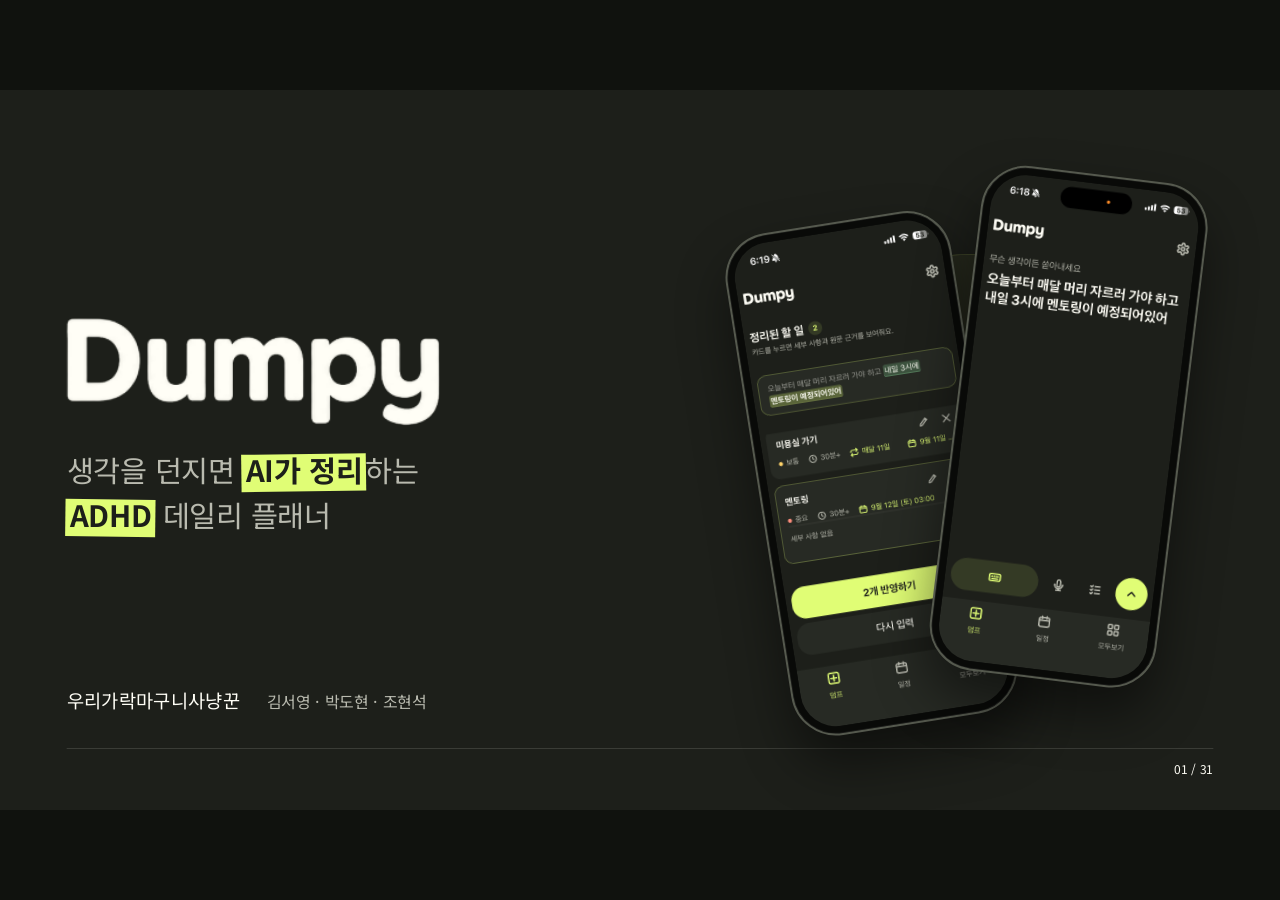
==== commit fcba9e45: "docs: main 충돌 해결 및 부록 연결" ====
--- a/index.html
+++ b/index.html
@@ -1,975 +1,3303 @@
-<!doctype html>
-<html lang="ko">
-    
-    <head>
-        <meta charset="UTF-8" />
-        <meta name="viewport" content="width=device-width, initial-scale=1.0" />
-        <meta
-            name="description"
-            content="Dumpy 프로젝트 소개 발표자료 — 우리가락마구니사냥꾼, 20분 발표"
-        />
-        <title>3-1. 우리가락마구니사냥꾼. 발표자료</title>
-        <link rel="stylesheet" href="./styles.css" />
-    </head>
-    <body>
-        <div class="deck-viewport">
-            <main class="deck-stage" id="deckStage">
-                <!-- === SLIDE 01: 00 / COVER | 발표 약 20초 === -->
-                <section
-                    class="slide dark cover active visible"
-                    aria-label="1. Dumpy 프로젝트 소개"
-                >
-                    <div class="cover-final">
-                        <div class="cover-brand">
-                            <img src="./public/dumpy-wordmark.png" alt="Dumpy" width="560" height="161" />
-                        </div>
-                        <p class="cover-desc">
-                            생각을 던지면 <span class="marker-highlight">AI가 정리</span>하는
-                            <br />
-                            <span class="marker-highlight">ADHD</span> 데일리 플래너
-                        </p>
-                    </div>
-
-                    <div class="cover-phones" aria-label="Dumpy 텍스트 입력 화면과 음성 입력 화면">
-                        <figure class="phone-mockup phone-mockup-voice">
-                            <img
-                                src="./public/presentation-screen-text.png"
-                                alt="Dumpy에서 생각을 텍스트로 입력하는 화면"
-                                width="920"
-                                height="2048"
-                            />
-                        </figure>
-                        <figure class="phone-mockup phone-mockup-text">
-                            <img
-                                src="./public/presentation-screen-voice.png"
-                                alt="Dumpy에서 생각을 음성으로 입력하는 화면"
-                                width="920"
-                                height="2048"
-                            />
-                        </figure>
-                    </div>
-
-                    <p class="cover-team">
+<!doctype html><html lang="ko"><meta charset="utf-8"><meta name="viewport" content="width=device-width,initial-scale=1"><title>Dumpy · 통합 발표</title><style>html,body{margin:0;background:#10120e;overflow:hidden}iframe{position:fixed;inset:0;width:100%;height:100%;border:0}nav{position:fixed;right:15px;bottom:12px;opacity:0;transition:opacity .2s;display:flex;gap:12px;align-items:center;color:#ddd;font:13px sans-serif}nav:hover,nav:focus-within{opacity:1}button{background:#272a24;color:#fff;border:1px solid #555;border-radius:6px;padding:8px 14px}</style><iframe id="old" title="Dumpy 발표 old" srcdoc="&lt;!doctype html&gt;&lt;html lang=&quot;ko&quot;&gt;&lt;meta charset=&quot;utf-8&quot;&gt;&lt;style&gt;@font-face {
+                font-family: &quot;Noto Sans KR&quot;;
+                font-style: normal;
+                font-weight: 100 599;
+                font-display: swap;
+                src: url(assets/fonts/noto-sans-kr-1.woff2)
+                    format(&quot;woff2&quot;);
+            }
+
+            @font-face {
+                font-family: &quot;Noto Sans KR&quot;;
+                font-style: normal;
+                font-weight: 600 900;
+                font-display: swap;
+                src: url(assets/fonts/noto-sans-kr-2.woff2)
+                    format(&quot;woff2&quot;);
+            }
+            html,
+            body {
+                width: 100%;
+                height: 100%;
+                margin: 0;
+                overflow: hidden;
+                background: var(--stage-bg, #000);
+            }
+            .deck-viewport {
+                position: fixed;
+                inset: 0;
+                overflow: hidden;
+                background: var(--stage-bg, #000);
+            }
+            .deck-stage {
+                position: absolute;
+                left: 0;
+                top: 0;
+                width: 1920px;
+                height: 1080px;
+                overflow: hidden;
+                transform-origin: 0 0;
+                background: var(--slide-bg, #fff);
+            }
+            .slide {
+                position: absolute;
+                inset: 0;
+                width: 1920px;
+                height: 1080px;
+                overflow: hidden;
+                display: block;
+                visibility: hidden;
+                opacity: 0;
+                pointer-events: none;
+                background: var(--slide-bg, #fff);
+            }
+
+            .slide.active,
+            .slide.visible {
+                visibility: visible;
+                opacity: 1;
+                pointer-events: auto;
+                z-index: 1;
+            }
+            img,
+            video,
+            canvas,
+            svg {
+                max-width: 100%;
+                max-height: 100%;
+            }
+            .deck-controls {
+                position: fixed;
+                left: 50%;
+                bottom: 22px;
+                transform: translateX(-50%);
+                z-index: 1000;
+            }
+            @media print {
+                html,
+                body {
+                    width: 1920px;
+                    height: auto;
+                    overflow: visible;
+                    background: #fff;
+                }
+
+                .deck-viewport {
+                    position: static;
+                    overflow: visible;
+                    background: #fff;
+                }
+
+                .deck-stage {
+                    position: static;
+                    width: auto;
+                    height: auto;
+                    transform: none !important;
+                    background: none;
+                }
+
+                .slide {
+                    position: relative;
+                    display: block !important;
+                    visibility: visible !important;
+                    opacity: 1 !important;
+                    pointer-events: auto !important;
+                    width: 1920px;
+                    height: 1080px;
+                    break-after: page;
+                    page-break-after: always;
+                }
+
+                .slide:last-child {
+                    break-after: auto;
+                    page-break-after: auto;
+                }
+
+                .deck-controls {
+                    display: none !important;
+                }
+            }
+            @media (prefers-reduced-motion: reduce) {
+                *,
+                *::before,
+                *::after {
+                    animation-duration: 0.01ms !important;
+                    transition-duration: 0.2s !important;
+                }
+            }
+            :root {
+                --bg: #1d1f1a;
+                --surface: #272a24;
+                --paper: #fffef6;
+                --muted: #b9baaf;
+                --accent: #e0fd75;
+                --stage-bg: #10120f;
+                --slide-bg: #1d1f1a;
+            }
+
+            * {
+                box-sizing: border-box;
+            }
+
+            body,
+            button {
+                font-family: &quot;Noto Sans KR&quot;, sans-serif;
+            }
+
+            button {
+                cursor: pointer;
+            }
+            .slide {
+                padding: 72px 100px;
+                color: var(--paper);
+            }
+
+            .topline {
+                display: flex;
+                justify-content: flex-end;
+                align-items: center;
+                font-size: 21px;
+                font-weight: 600;
+                letter-spacing: 2px;
+            }
+
+            .topline .wordmark {
+                font-size: 28px;
+                letter-spacing: -1px;
+                font-weight: 800;
+            }
+
+            h1,
+            h2,
+            h3,
+            p {
+                margin: 0;
+            }
+
+            h2 {
+                margin-top: 58px;
+                font-size: 70px;
+                line-height: 1.3;
+                letter-spacing: -3px;
+                font-weight: 750;
+                word-break: keep-all;
+            }
+
+            h3 {
+                font-size: 36px;
+                line-height: 1.45;
+                letter-spacing: -1px;
+                word-break: keep-all;
+            }
+
+            em {
+                color: var(--accent);
+                font-style: normal;
+            }
+
+            .slide-body {
+                margin-top: 56px;
+            }
+
+            .footer {
+                position: absolute;
+                left: 100px;
+                right: 100px;
+                bottom: 49px;
+                display: flex;
+                align-items: center;
+                justify-content: space-between;
+                padding-top: 17px;
+                border-top: 1px solid #b9baaf40;
+                font-size: 18px;
+                letter-spacing: 0.3px;
+            }
+
+            .footer span:last-child {
+                font-variant-numeric: tabular-nums;
+            }
+
+            .cover .footer {
+                justify-content: flex-end;
+            }
+
+            .eyebrow {
+                display: block;
+                font-size: 22px;
+                letter-spacing: 1px;
+                font-weight: 600;
+                margin-bottom: 24px;
+            }
+
+            .status-tag {
+                display: inline-block;
+                padding: 9px 17px;
+                border: 1px solid currentColor;
+                border-radius: 30px;
+                font-size: 20px;
+            }
+
+            .takeaway {
+                position: absolute;
+                bottom: 156px;
+                left: 100px;
+                right: 100px;
+                padding: 28px 0;
+                border-top: 2px solid #b9baaf60;
+                font-size: 30px;
+            }
+
+            .accent-panel {
+                background: var(--accent) !important;
+                color: var(--bg);
+            }
+            /* === COVER HERO === */
+            .cover-final {
+                position: absolute;
+                inset: 0;
+            }
+
+            /* Use the same wordmark asset as the application header. */
+            .cover-brand img,
+            .cover .wordmark img {
+                display: block;
+                object-fit: contain;
+            }
+
+            .cover-brand img {
+                width: 560px;
+                height: auto;
+            }
+
+            .cover-brand {
+                position: absolute;
+                top: 338px;
+                left: 100px;
+                height: 170px;
+                display: flex;
+                align-items: center;
+                font-size: 104px;
+                font-weight: 850;
+                letter-spacing: -6px;
+            }
+
+            .brand-dot {
+                display: inline-block;
+                width: 19px;
+                height: 19px;
+                margin-left: 12px;
+                border-radius: 50%;
+                background: var(--accent);
+            }
+
+            .cover-desc {
+                position: absolute;
+                top: 535px;
+                left: 100px;
+                margin: 0;
+                font-size: 44px;
+                line-height: 1.55;
+                color: var(--muted);
+            }
+
+            .cover-desc .marker-highlight {
+                position: relative;
+                z-index: 0;
+                display: inline-block;
+                padding: 0 0.1em;
+                color: var(--bg);
+                font-weight: 700;
+            }
+
+            .cover-desc .marker-highlight::before {
+                content: &quot;&quot;;
+                position: absolute;
+                z-index: -1;
+                top: 16%;
+                right: -0.04em;
+                bottom: 2%;
+                left: -0.04em;
+                background: var(--accent);
+                transform: rotate(-0.8deg);
+            }
+
+            .cover-desc .marker-highlight:nth-of-type(2)::before {
+                transform: rotate(0.7deg);
+            }
+
+            .cover-team {
+                position: absolute;
+                left: 100px;
+                bottom: 145px;
+                font-size: 28px;
+            }
+
+            .cover-team span {
+                margin-left: 32px;
+                font-size: 24px;
+                color: var(--muted);
+            }
+            /* === COVER PHONE MOCKUPS === */
+            .cover-phones {
+                position: absolute;
+                top: 62px;
+                right: 82px;
+                width: 790px;
+                height: 900px;
+            }
+
+            .cover-phones::before {
+                content: &quot;&quot;;
+                position: absolute;
+                top: 184px;
+                left: 102px;
+                width: 610px;
+                height: 610px;
+                border-radius: 50%;
+                background: rgba(224, 253, 117, 0.06);
+                border: 1px solid rgba(224, 253, 117, 0.18);
+            }
+
+            .phone-mockup {
+                position: absolute;
+                width: 342px;
+                height: 762px;
+                padding: 11px;
+                overflow: hidden;
+                border: 3px solid #55594e;
+                border-radius: 68px;
+                background: #090a08;
+                box-shadow:
+                    0 42px 80px rgba(0, 0, 0, 0.48),
+                    0 0 0 1px rgba(255, 255, 255, 0.08) inset;
+            }
+
+            .phone-mockup img {
+                display: block;
+                width: 100%;
+                height: 100%;
+                object-fit: cover;
+                border-radius: 54px;
+            }
+
+            .phone-mockup-text {
+                top: 116px;
+                left: 48px;
+                z-index: 1;
+                transform: rotate(-9deg);
+            }
+
+            .phone-mockup-voice {
+                top: 46px;
+                right: 24px;
+                z-index: 2;
+                transform: rotate(7deg);
+            }
+
+            .check {
+                display: inline-grid;
+                place-items: center;
+                width: 45px;
+                height: 45px;
+                border: 1px solid #b9baaf75;
+                color: var(--accent);
+                border-radius: 50%;
+                font-size: 27px;
+            }
+            .problem-flow {
+                display: flex;
+                gap: 38px;
+                align-items: center;
+                margin-top: 95px;
+            }
+
+            .thought {
+                width: 465px;
+            }
+
+            .thought p {
+                font-size: 42px;
+                line-height: 1.6;
+                font-weight: 600;
+                letter-spacing: -1px;
+            }
+
+            .flow-arrow {
+                font-size: 60px;
+                opacity: 0.35;
+            }
+
+            .input-stack {
+                width: 410px;
+                display: grid;
+                gap: 14px;
+            }
+
+            .input-stack div {
+                border: 1px solid #b9baaf;
+                border-radius: 12px;
+                padding: 24px;
+                font-size: 29px;
+                background: var(--surface);
+            }
+
+            .friction {
+                width: 350px;
+            }
+
+            .friction span {
+                display: block;
+                font-size: 26px;
+            }
+
+            .friction strong {
+                display: block;
+                margin-top: 20px;
+                font-size: 46px;
+                letter-spacing: -2px;
+            }
+
+            .evidence-grid {
+                display: grid;
+                grid-template-columns: 570px 1fr;
+                gap: 75px;
+            }
+
+            .evidence-number strong {
+                font-size: 216px;
+                line-height: 1;
+                color: var(--accent);
+                letter-spacing: -12px;
+            }
+
+            .evidence-number strong span {
+                font-size: 54px;
+                margin-left: 25px;
+                letter-spacing: 0;
+            }
+
+            .evidence-number p {
+                margin-top: 20px;
+                font-size: 35px;
+                line-height: 1.5;
+            }
+
+            .evidence-number small {
+                display: block;
+                margin-top: 27px;
+                font-size: 20px;
+                color: var(--muted);
+            }
+
+            .evidence-list article {
+                display: flex;
+                gap: 27px;
+                padding: 25px 0;
+                border-bottom: 1px solid #b9baaf40;
+            }
+
+            .evidence-list article &gt; span {
+                color: var(--accent);
+                font-size: 25px;
+                padding-top: 8px;
+            }
+
+            .evidence-list p {
+                font-size: 26px;
+                margin-top: 8px;
+                color: var(--muted);
+            }
+
+            .target-layout {
+                display: grid;
+                grid-template-columns: 1.2fr 1fr;
+                gap: 100px;
+                margin-top: 80px;
+            }
+
+            .target-main h3 {
+                font-size: 49px;
+                line-height: 1.45;
+            }
+
+            .target-main p {
+                margin-top: 30px;
+                font-size: 29px;
+                line-height: 1.7;
+            }
+
+            .target-filter {
+                display: flex;
+                flex-direction: column;
+                gap: 25px;
+                padding-left: 75px;
+                border-left: 2px solid #b9baaf;
+            }
+
+            .target-filter &gt; span {
+                font-size: 28px;
+                opacity: 0.55;
+                text-decoration: line-through;
+            }
+
+            .target-filter strong {
+                font-size: 43px;
+                line-height: 1.5;
+                margin-top: 10px;
+            }
+
+            .big-path {
+                display: flex;
+                align-items: center;
+                justify-content: space-between;
+                margin-top: 130px;
+            }
+
+            .big-path div {
+                min-width: 270px;
+            }
+
+            .big-path span {
+                display: block;
+                font-size: 23px;
+                opacity: 0.6;
+            }
+
+            .big-path strong {
+                display: block;
+                font-size: 70px;
+                letter-spacing: -4px;
+                margin: 18px 0;
+            }
+
+            .big-path small {
+                font-size: 29px;
+            }
+
+            .big-path &gt; b {
+                font-size: 55px;
+                opacity: 0.5;
+            }
+
+            .large-caption {
+                margin-top: 120px;
+                font-size: 32px;
+            }
+
+            .demo-grid {
+                display: grid;
+                grid-template-columns: 820px 1fr;
+                gap: 65px;
+            }
+
+            .dump-box {
+                background: var(--surface);
+                border: 1px solid #b9baaf40;
+                border-radius: 28px;
+                padding: 36px;
+            }
+
+            .mini-brand {
+                display: flex;
+                justify-content: space-between;
+                font-size: 30px;
+                font-weight: 800;
+            }
+
+            .mini-brand span {
+                font-weight: 400;
+                font-size: 18px;
+                color: var(--muted);
+            }
+
+            .dump-box &gt; p {
+                font-size: 38px;
+                line-height: 1.8;
+                letter-spacing: -1px;
+                margin: 36px 0;
+            }
+
+            .dump-bottom {
+                display: flex;
+                align-items: center;
+                justify-content: space-between;
+                font-size: 21px;
+                color: var(--muted);
+            }
+
+            .dump-bottom b {
+                border-radius: 13px;
+                padding: 16px 23px;
+                color: var(--bg);
+                background: var(--accent);
+            }
+
+            .task-results {
+                display: grid;
+                gap: 18px;
+            }
+
+            .task-results article {
+                border-bottom: 1px solid #b9baaf40;
+                display: flex;
+                align-items: center;
+                gap: 24px;
+                padding: 20px 0;
+            }
+
+            .task-type {
+                font-size: 20px;
+                border-radius: 8px;
+                padding: 10px 13px;
+                background: #e0fd7517;
+                color: var(--accent);
+            }
+
+            .task-results p {
+                margin-top: 6px;
+                font-size: 25px;
+                color: var(--muted);
+            }
+
+            .task-results .check {
+                margin-left: auto;
+                flex-shrink: 0;
+            }
+
+            .task-results .pending {
+                color: var(--accent);
+            }
+
+            .review-strip {
+                display: grid;
+                grid-template-columns: 1fr 55px 1fr 55px 1fr;
+                gap: 18px;
+                align-items: center;
+                margin-top: 80px;
+            }
+
+            .review-strip &gt; div {
+                background: var(--surface);
+                border: 1px solid #b9baaf70;
+                border-radius: 20px;
+                padding: 38px 26px;
+                min-height: 258px;
+            }
+
+            .review-strip span {
+                display: block;
+                font-size: 23px;
+            }
+
+            .review-strip strong {
+                display: block;
+                font-size: 35px;
+                margin-top: 26px;
+                letter-spacing: -1px;
+            }
+
+            .review-strip p {
+                margin-top: 16px;
+                font-size: 23px;
+            }
+
+            .review-strip &gt; b {
+                font-size: 40px;
+                text-align: center;
+            }
+
+            .principle-row {
+                display: flex;
+                justify-content: space-between;
+                font-size: 28px;
+                margin-top: 72px;
+                padding: 0 20px;
+            }
+
+            .entry-layout {
+                display: grid;
+                grid-template-columns: 600px 1fr;
+                gap: 90px;
+            }
+
+            .phone {
+                width: 405px;
+                height: 525px;
+                margin-left: 65px;
+                border: 3px solid #b9baaf70;
+                border-radius: 47px;
+                padding: 26px;
+                background: #272a24;
+                position: relative;
+            }
+
+            .phone-island {
+                width: 95px;
+                height: 20px;
+                border-radius: 30px;
+                background: var(--bg);
+                margin: 0 auto;
+            }
+
+            .phone-time {
+                font-size: 76px;
+                text-align: center;
+                margin-top: 22px;
+                font-weight: 600;
+                letter-spacing: -3px;
+            }
+
+            .phone-date {
+                font-size: 19px;
+                color: var(--muted);
+                text-align: center;
+                margin-top: 10px;
+            }
+
+            .widget {
+                background: var(--accent);
+                color: var(--bg);
+                padding: 23px;
+                border-radius: 20px;
+                margin-top: 32px;
+            }
+
+            .widget &gt; b {
+                font-size: 22px;
+            }
+
+            .widget strong {
+                display: block;
+                font-size: 25px;
+                margin-top: 12px;
+            }
+
+            .widget &gt; div {
+                display: flex;
+                gap: 10px;
+                font-size: 16px;
+                margin-top: 20px;
+            }
+
+            .widget &gt; div span {
+                padding: 10px 9px;
+                border-radius: 8px;
+                background: #1d1f1a15;
+            }
+
+            .phone-caption {
+                font-size: 16px;
+                color: var(--muted);
+                text-align: center;
+                margin-top: 22px;
+            }
+
+            .entry-copy h3 {
+                font-size: 51px;
+                margin-top: 24px;
+            }
+
+            .entry-copy &gt; p {
+                font-size: 28px;
+                line-height: 1.8;
+                color: var(--muted);
+                margin-top: 26px;
+            }
+
+            .metric-line {
+                border-top: 1px solid #b9baaf50;
+                margin-top: 32px;
+                padding-top: 25px;
+                display: flex;
+                flex-wrap: wrap;
+                gap: 16px 30px;
+            }
+
+            .metric-line small {
+                width: 100%;
+                font-size: 19px;
+                color: var(--accent);
+            }
+
+            .metric-line b {
+                font-size: 27px;
+            }
+
+            .plan-layout {
+                display: grid;
+                grid-template-columns: 690px 1fr;
+                gap: 80px;
+            }
+
+            .plan-inputs h3 {
+                font-size: 41px;
+                line-height: 1.5;
+                margin-top: 25px;
+            }
+
+            .plan-inputs &gt; p {
+                font-size: 24px;
+                margin-top: 18px;
+            }
+
+            .outline-note {
+                font-size: 25px;
+                line-height: 1.5;
+                border-left: 5px solid #a8c34e;
+                padding-left: 20px;
+                margin-top: 27px;
+            }
+
+            .timeline {
+                border: 1px solid #b9baaf;
+                border-radius: 22px;
+                padding: 28px;
+            }
+
+            .timeline-label {
+                display: flex;
+                justify-content: space-between;
+                font-size: 26px;
+                font-weight: 700;
+                margin-bottom: 28px;
+            }
+
+            .timeline-label span {
+                font-size: 18px;
+                font-weight: 400;
+            }
+
+            .time-row {
+                display: grid;
+                grid-template-columns: 90px 1fr;
+                gap: 14px;
+                margin-top: 16px;
+                align-items: center;
+            }
+
+            .time-row &gt; span {
+                font-size: 23px;
+            }
+
+            .time-row &gt; div {
+                border: 1px solid #8b9d56;
+                background: #e0fd7517;
+                padding: 20px;
+                border-radius: 10px;
+                font-size: 29px;
+            }
+
+            .time-row small {
+                display: block;
+                font-size: 17px;
+                margin-top: 7px;
+            }
+
+            .time-row .fixed {
+                background: var(--surface);
+                color: var(--paper);
+                border-color: var(--surface);
+            }
+
+            .timeline-foot {
+                margin: 24px 0 0 104px;
+                font-size: 20px;
+            }
+
+            .return-path {
+                display: grid;
+                grid-template-columns: repeat(3, 1fr);
+                margin-top: 100px;
+            }
+
+            .return-path &gt; div {
+                border-top: 2px solid #b9baaf50;
+                position: relative;
+                padding: 45px 10px 0 0;
+            }
+
+            .path-dot {
+                position: absolute;
+                top: -11px;
+                left: 0;
+                width: 20px;
+                height: 20px;
+                background: var(--accent);
+                border-radius: 50%;
+            }
+
+            .return-path small {
+                font-size: 23px;
+                color: var(--accent);
+            }
+
+            .return-path h3 {
+                margin-top: 20px;
+                font-size: 32px;
+            }
+
+            .return-banner {
+                margin-top: 85px;
+                font-size: 37px;
+                line-height: 1.65;
+                padding: 32px 40px;
+                background: var(--surface);
+                border-radius: 18px;
+            }
+
+            .return-banner b {
+                color: var(--accent);
+            }
+
+            .comparison-head {
+                display: flex;
+                justify-content: space-between;
+                align-items: baseline;
+                margin-top: 60px;
+                margin-bottom: 30px;
+            }
+
+            .comparison-head p {
+                font-size: 24px;
+            }
+
+            .comparison-head strong {
+                font-size: 30px;
+            }
+
+            .rubric {
+                width: 100%;
+                border-collapse: collapse;
+                font-size: 28px;
+            }
+
+            .rubric th {
+                padding: 22px 24px;
+                text-align: left;
+                background: var(--surface);
+                color: var(--paper);
+                font-size: 22px;
+                font-weight: 500;
+            }
+
+            .rubric td {
+                padding: 28px 24px;
+                border-bottom: 1px solid #b9baaf;
+            }
+
+            .rubric td:first-child {
+                font-weight: 700;
+            }
+
+            .architecture {
+                display: grid;
+                grid-template-columns: 1fr 50px 1fr 50px 1fr;
+                gap: 20px;
+                align-items: center;
+                margin-top: 62px;
+            }
+
+            .architecture &gt; div {
+                border: 1px solid #b9baaf55;
+                border-radius: 18px;
+                background: var(--surface);
+                padding: 30px;
+            }
+
+            .architecture span {
+                display: block;
+                font-size: 19px;
+                color: var(--accent);
+                letter-spacing: 1px;
+            }
+
+            .architecture h3 {
+                font-size: 31px;
+                margin-top: 25px;
+                letter-spacing: -0.8px;
+            }
+
+            .architecture p {
+                font-size: 24px;
+                margin-top: 12px;
+            }
+
+            .architecture small {
+                display: block;
+                font-size: 18px;
+                color: var(--muted);
+                margin-top: 32px;
+            }
+
+            .arch-arrow {
+                font-size: 44px;
+                color: var(--accent);
+                text-align: center;
+            }
+
+            .architecture-bottom {
+                display: grid;
+                grid-template-columns: 580px 1fr;
+                gap: 40px;
+                margin-top: 42px;
+            }
+
+            .architecture-bottom &gt; div {
+                border-left: 3px solid var(--accent);
+                padding: 14px 27px;
+            }
+
+            .architecture-bottom b {
+                font-size: 27px;
+                display: block;
+            }
+
+            .architecture-bottom span {
+                display: block;
+                font-size: 23px;
+                line-height: 1.7;
+                margin-top: 12px;
+                color: var(--muted);
+            }
+
+            .quality-layout {
+                display: grid;
+                grid-template-columns: 740px 1fr;
+                gap: 70px;
+                margin-top: 60px;
+            }
+
+            .quality-question h3 {
+                font-size: 48px;
+            }
+
+            .quality-question p {
+                font-size: 28px;
+                margin-top: 30px;
+            }
+
+            .quality-steps article {
+                display: flex;
+                gap: 28px;
+                padding: 22px 0;
+                border-bottom: 1px solid #b9baaf;
+            }
+
+            .quality-steps b {
+                padding-top: 5px;
+                font-size: 27px;
+                color: var(--accent);
+            }
+
+            .quality-steps h3 {
+                font-size: 31px;
+            }
+
+            .quality-steps p {
+                font-size: 25px;
+                margin-top: 8px;
+            }
+
+            .learning-flow {
+                display: grid;
+                grid-template-columns: 1fr 60px 1fr 60px 1fr;
+                gap: 20px;
+                align-items: center;
+                margin-top: 85px;
+            }
+
+            .learning-flow &gt; div {
+                border-radius: 18px;
+                background: var(--surface);
+                padding: 35px;
+            }
+
+            .learning-flow span {
+                font-size: 22px;
+            }
+
+            .learning-flow h3 {
+                font-size: 37px;
+                margin-top: 26px;
+            }
+
+            .learning-flow &gt; b {
+                font-size: 44px;
+                text-align: center;
+            }
+
+            .learning-footer {
+                margin-top: 64px;
+                display: flex;
+                align-items: baseline;
+                gap: 50px;
+            }
+
+            .learning-footer strong {
+                color: var(--accent);
+                font-size: 26px;
+            }
+
+            .learning-footer p {
+                color: var(--muted);
+                font-size: 25px;
+            }
+
+            .stage-columns {
+                display: grid;
+                grid-template-columns: 1fr 1fr;
+                gap: 80px;
+            }
+
+            .stage-columns &gt; div {
+                padding: 25px 35px;
+            }
+
+            .stage-columns h3 {
+                font-size: 38px;
+            }
+
+            .stage-next {
+                border-left: 2px solid #b9baaf;
+            }
+
+            .stage-columns ul {
+                padding-left: 30px;
+                font-size: 26px;
+                line-height: 2;
+                margin-top: 25px;
+            }
+
+            .roadmap {
+                display: grid;
+                grid-template-columns: 1fr 1.2fr 1fr;
+                gap: 30px;
+                margin-top: 45px;
+            }
+
+            .roadmap article {
+                padding: 30px;
+                border-top: 3px solid #b9baaf60;
+            }
+
+            .roadmap .roadmap-focus {
+                border-color: var(--accent);
+                background: var(--surface);
+            }
+
+            .month {
+                display: block;
+                font-size: 83px;
+                font-weight: 750;
+                line-height: 1.1;
+                letter-spacing: -3px;
+                color: var(--accent);
+            }
+
+            .month span {
+                font-size: 22px;
+                margin-left: 15px;
+                letter-spacing: 0;
+                color: var(--muted);
+            }
+
+            .roadmap .status-tag {
+                margin-top: 25px;
+                font-size: 17px;
+                padding: 6px 14px;
+            }
+
+            .roadmap h3 {
+                margin-top: 22px;
+            }
+
+            .roadmap p {
+                font-size: 25px;
+                color: var(--muted);
+                line-height: 1.8;
+                margin-top: 17px;
+            }
+
+            .gtm {
+                display: grid;
+                grid-template-columns: 1fr 60px 1fr 60px 1fr;
+                gap: 35px;
+                align-items: center;
+                margin-top: 80px;
+            }
+
+            .gtm &gt; div {
+                border-top: 2px solid #b9baaf;
+                padding-top: 30px;
+            }
+
+            .gtm b {
+                display: block;
+                font-size: 74px;
+                line-height: 1;
+                color: var(--accent);
+            }
+
+            .gtm h3 {
+                margin-top: 30px;
+            }
+
+            .gtm p {
+                margin-top: 20px;
+                font-size: 29px;
+                line-height: 1.7;
+            }
+
+            .gtm &gt; span {
+                font-size: 45px;
+                opacity: 0.4;
+            }
+
+            .business-layout {
+                display: grid;
+                grid-template-columns: 1.5fr 1fr;
+                gap: 70px;
+            }
+
+            .business-main h3 {
+                font-size: 43px;
+            }
+
+            .business-main p {
+                font-size: 28px;
+                line-height: 1.7;
+                margin-top: 32px;
+                max-width: 820px;
+                color: var(--muted);
+            }
+
+            .business-main .status-tag {
+                margin-top: 35px;
+                font-size: 20px;
+                color: var(--muted);
+            }
+
+            .business-math {
+                border-left: 2px solid #b9baaf60;
+                padding-left: 48px;
+            }
+
+            .business-math &gt; div {
+                border-bottom: 1px solid #b9baaf40;
+                padding: 17px 0 27px;
+                margin-bottom: 15px;
+            }
+
+            .business-math span {
+                display: block;
+                font-size: 22px;
+                color: var(--muted);
+            }
+
+            .business-math b {
+                display: block;
+                font-size: 27px;
+                margin-top: 12px;
+            }
+
+            .business-math &gt; strong {
+                display: block;
+                font-size: 33px;
+                line-height: 1.6;
+                color: var(--accent);
+                margin-top: 28px;
+            }
+
+            .team-grid {
+                display: grid;
+                grid-template-columns: repeat(3, 1fr);
+                gap: 50px;
+                margin-top: 65px;
+            }
+
+            .team-grid article {
+                padding-top: 25px;
+                border-top: 2px solid #b9baaf60;
+            }
+
+            .team-grid span {
+                font-size: 20px;
+                letter-spacing: 1px;
+            }
+
+            .team-grid h3 {
+                font-size: 56px;
+                margin-top: 27px;
+            }
+
+            .team-grid b {
+                display: block;
+                font-size: 26px;
+                margin-top: 20px;
+            }
+
+            .team-grid p {
+                font-size: 27px;
+                line-height: 1.8;
+                margin-top: 22px;
+            }
+
+            .team-bottom {
+                margin-top: 62px;
+                padding: 25px;
+                background: var(--surface);
+                font-size: 25px;
+            }
+
+            .team-bottom b {
+                margin-left: 40px;
+            }
+
+            .closing h2 {
+                font-size: 94px;
+                margin-top: 96px;
+            }
+
+            .closing-line {
+                font-size: 31px;
+                margin-top: -15px;
+            }
+
+            .closing-word {
+                font-size: 172px;
+                font-weight: 850;
+                letter-spacing: -10px;
+                margin-top: 35px;
+            }
+
+            .closing-word .brand-dot {
+                background: var(--accent);
+                width: 30px;
+                height: 30px;
+            }
+
+            .closing-bottom {
+                margin-top: 46px;
+                display: flex;
+                justify-content: space-between;
+                align-items: baseline;
+                font-size: 29px;
+            }
+
+            .closing-bottom span {
+                font-size: 23px;
+            }
+
+            .deck-controls {
+                display: flex;
+                align-items: center;
+                gap: 7px;
+                padding: 7px;
+                background: #10120fed;
+                border: 1px solid #b9baaf40;
+                border-radius: 14px;
+                opacity: 0;
+                transition: opacity 0.2s;
+                color: var(--paper);
+                white-space: nowrap;
+            }
+
+            .deck-controls:hover,
+            .deck-controls:focus-within,
+            body.controls-awake .deck-controls {
+                opacity: 1;
+            }
+
+            .deck-controls button,
+            .edit-toggle {
+                background: transparent;
+                color: var(--paper);
+                border: 0;
+                border-radius: 8px;
+                padding: 8px 10px;
+                font-size: 13px;
+            }
+
+            .deck-controls button:hover {
+                background: #e0fd7520;
+            }
+
+            #counter {
+                font-size: 12px;
+                min-width: 48px;
+                text-align: center;
+            }
+
+            .progress-track {
+                position: fixed;
+                bottom: 0;
+                left: 0;
+                height: 3px;
+                width: 100%;
+                background: #b9baaf25;
+                z-index: 1100;
+            }
+
+            #progress {
+                height: 100%;
+                background: var(--accent);
+                transition: width 0.2s;
+            }
+
+            .edit-hotzone {
+                position: fixed;
+                left: 0;
+                top: 0;
+                width: 80px;
+                height: 80px;
+                z-index: 2500;
+            }
+
+            .edit-toggle {
+                position: fixed;
+                left: 16px;
+                top: 16px;
+                background: #1d1f1a;
+                border: 1px solid #b9baaf70;
+                z-index: 2600;
+                opacity: 0;
+                pointer-events: none;
+            }
+
+            .edit-toggle.show,
+            .edit-toggle.active {
+                opacity: 1;
+                pointer-events: auto;
+            }
+
+            [contenteditable=&quot;true&quot;] {
+                outline: 1px dashed #8b9d56;
+                outline-offset: 5px;
+            }
+
+            #toast {
+                position: fixed;
+                left: 50%;
+                top: 18px;
+                transform: translateX(-50%);
+                background: var(--accent);
+                color: var(--bg);
+                padding: 10px 20px;
+                border-radius: 8px;
+                z-index: 5000;
+                font-size: 14px;
+            }
+
+            #toast[hidden] {
+                display: none;
+            }
+
+            @media print {
+                @page {
+                    size: 20in 11.25in;
+                    margin: 0;
+                }
+
+                .slide {
+                    print-color-adjust: exact;
+                    -webkit-print-color-adjust: exact;
+                }
+
+                .slide h2,
+                .slide-body {
+                    opacity: 1 !important;
+                    transform: none !important;
+                }
+
+                .deck-controls,
+                .edit-toggle,
+                .edit-hotzone,
+                .progress-track,
+                #toast {
+                    display: none !important;
+                }
+            }
+            /* === RESTRUCTURED STORY / VIDEO SLOT === */
+            .story-lead {
+                font-size: 32px;
+                line-height: 1.65;
+                color: var(--muted);
+            }
+
+            .story-grid {
+                display: grid;
+                grid-template-columns: repeat(3, 1fr);
+                gap: 36px;
+                margin-top: 52px;
+            }
+
+            .story-grid article {
+                padding: 32px;
+                border-top: 2px solid var(--accent);
+                background: var(--surface);
+                border-radius: 0 0 18px 18px;
+            }
+
+            .story-grid article &gt; span {
+                font-size: 22px;
+                color: var(--accent);
+            }
+
+            .story-grid h3 {
+                margin-top: 28px;
+                font-size: 39px;
+            }
+
+            .story-grid p {
+                margin-top: 22px;
+                font-size: 26px;
+                line-height: 1.6;
+                color: var(--muted);
+            }
+
+            .story-grid-tall article {
+                min-height: 310px;
+            }
+
+            .adhd-slide h2 {
+                font-size: 72px;
+                letter-spacing: -3.6px;
+                white-space: nowrap;
+            }
+
+            .adhd-slide .slide-body {
+                margin-top: 48px;
+            }
+
+            .adhd-slide .story-lead {
+                font-size: 38px;
+                line-height: 1.45;
+                white-space: nowrap;
+            }
+
+            .adhd-table {
+                width: calc(100% - 32px);
+                margin: 46px auto 0;
+                border-collapse: collapse;
+                table-layout: fixed;
+                border-top: 2px solid var(--accent);
+                background: var(--surface);
+            }
+
+            .adhd-table tr {
+                border-bottom: 1px solid var(--line);
+            }
+
+            .adhd-table td {
+                padding: 30px 34px;
+                font-size: 31px;
+                line-height: 1.35;
+                text-align: center;
+                vertical-align: middle;
+            }
+
+            .adhd-table td:first-child {
+                width: 43%;
+                color: var(--paper);
+                font-weight: 700;
+            }
+
+            .adhd-table td:last-child {
+                color: var(--muted);
+            }
+
+            .adhd-table .term-en {
+                margin-left: 10px;
+                font-size: 24px;
+                font-weight: 500;
+                color: var(--muted);
+            }
+
+            .thought-overload {
+                padding: 0;
+                overflow: hidden;
+            }
+
+            .thought-stream {
+                width: 2400px;
+                margin: -10px 0 0 -190px;
+                font-size: 120px;
+                line-height: 1.14;
+                letter-spacing: -5.2px;
+                font-weight: 720;
+                color: var(--paper);
+            }
+
+            .thought-line {
+                display: block;
+                width: max-content;
+                white-space: nowrap;
+                clip-path: inset(0 100% 0 0);
+                --line-index: 0;
+            }
+
+            .thought-line:nth-child(even) {
+                transform: translateX(-84px);
+            }
+
+            .thought-line:nth-child(3n) {
+                transform: translateX(54px);
+            }
+
+            .thought-line:nth-child(2) {
+                --line-index: 1;
+            }
+
+            .thought-line:nth-child(3) {
+                --line-index: 2;
+            }
+
+            .thought-line:nth-child(4) {
+                --line-index: 3;
+            }
+
+            .thought-line:nth-child(5) {
+                --line-index: 4;
+            }
+
+            .thought-line:nth-child(6) {
+                --line-index: 5;
+            }
+
+            .thought-line:nth-child(7) {
+                --line-index: 6;
+            }
+
+            .thought-line:nth-child(8) {
+                --line-index: 7;
+            }
+
+            .thought-overload.active .thought-line {
+                animation: thought-type 0.72s steps(18, end) both;
+                animation-delay: calc(var(--line-index) * 0.34s);
+            }
+
+            @keyframes thought-type {
+                from {
+                    clip-path: inset(0 100% 0 0);
+                }
+
+                to {
+                    clip-path: inset(0 0 0 0);
+                }
+            }
+
+            @media (prefers-reduced-motion: reduce) {
+                .thought-line {
+                    clip-path: none;
+                    animation: none !important;
+                }
+            }
+
+            /* Portrait video: 1080 × 1920, with room for the footer. */
+            .video-slide h2 {
+                position: absolute;
+                top: 378px;
+                left: 100px;
+                width: 900px;
+                margin: 0;
+                font-size: 90px;
+                line-height: 1.32;
+            }
+
+            .video-title-highlight {
+                position: relative;
+                z-index: 0;
+                display: inline-block;
+                padding: 0 0.1em;
+                color: var(--bg);
+            }
+
+            .video-title-highlight::before {
+                content: &quot;&quot;;
+                position: absolute;
+                z-index: -1;
+                top: 16%;
+                right: -0.04em;
+                bottom: 2%;
+                left: -0.04em;
+                background: var(--accent);
+                transform: rotate(-0.8deg);
+            }
+
+            .video-slot {
+                position: absolute;
+                top: 120px;
+                left: 1130px;
+                height: 850px;
+                width: auto;
+                aspect-ratio: 9 / 16;
+                margin: 0;
+                overflow: hidden;
+                background: #10120f;
+                box-shadow: 0 0 0 1px #b9baaf40;
+                border-radius: 18px;
+            }
+
+            .video-slot video {
+                display: block;
+                width: 100%;
+                height: 100%;
+                object-fit: contain;
+            }
+
+            /* === CLINICAL FINDINGS TO PRODUCT PRINCIPLE === */
+            .narrative h2 {
+                font-size: 65px;
+                line-height: 1.25;
+            }
+            .narrative-body {
+                margin-top: 48px;
+            }
+            .clinical-cards, .journey-cards {
+                display: grid;
+                grid-template-columns: repeat(4, 1fr);
+                gap: 24px;
+            }
+            .clinical-cards article {
+                padding: 42px 28px;
+                background: var(--surface);
+                border-top: 3px solid var(--accent);
+            }
+            .clinical-cards h3 {
+                font-size: 33px;
+            }
+            .clinical-cards p {
+                margin-top: 30px;
+                font-size: 27px;
+                line-height: 1.6;
+                color: var(--muted);
+            }
+            .clinical-cards strong {
+                display: block;
+                margin-top: 58px;
+                font-size: 122px;
+                line-height: 1;
+                color: var(--accent);
+                letter-spacing: -6px;
+            }
+            .clinical-cards strong span {
+                font-size: 55px;
+            }
+            .narrative-note {
+                margin-top: 28px;
+                font-size: 24px;
+                line-height: 1.5;
+                color: var(--muted);
+            }
+            .research-pair {
+                display: grid;
+                grid-template-columns: 1fr 1fr;
+                gap: 70px;
+            }
+            .research-pair article {
+                border-top: 2px solid var(--accent);
+                padding-top: 24px;
+            }
+            .metric-label {
+                font-size: 31px;
+            }
+            .research-pair strong {
+                display: block;
+                font-size: 125px;
+                line-height: 1.35;
+                color: var(--accent);
+            }
+            .research-pair strong span {
+                font-size: 55px;
+            }
+            .research-numbers {
+                display: flex;
+                align-items: center;
+                gap: 45px;
+            }
+            .research-numbers div {
+                font-size: 28px;
+                line-height: 1.8;
+                color: var(--muted);
+            }
+            .plan-dots {
+                display: flex;
+                gap: 15px;
+            }
+            .plan-dots i {
+                width: 33px;
+                height: 33px;
+                border-radius: 50%;
+                background: var(--accent);
+            }
+            .plan-dots .partial {
+                background: linear-gradient(90deg, var(--accent) 90%, var(--surface) 90%);
+            }
+            .plan-dots .empty {
+                background: transparent;
+                border: 2px solid var(--muted);
+            }
+            .story-conclusion {
+                margin-top: 42px;
+                font-size: 36px;
+                line-height: 1.5;
+            }
+            .interview-subtitle {
+                font-size: 30px;
+                color: var(--muted);
+                margin-bottom: 30px;
+            }
+            .pain-cards {
+                display: grid;
+                grid-template-columns: 1fr 1fr;
+                gap: 24px;
+            }
+            .pain-cards article {
+                display: flex;
+                gap: 30px;
+                padding: 30px;
+                background: var(--surface);
+            }
+            .pain-index {
+                font-size: 32px;
+                color: var(--accent);
+            }
+            .pain-cards h3 {
+                font-size: 38px;
+            }
+            .pain-cards p {
+                font-size: 27px;
+                line-height: 1.55;
+                margin-top: 14px;
+                color: var(--muted);
+            }
+            .abandon-metric {
+                text-align: center;
+            }
+            .abandon-metric strong {
+                font-size: 150px;
+                line-height: 1.15;
+                color: var(--accent);
+            }
+            .abandon-metric strong span {
+                font-size: 65px;
+            }
+            .abandon-metric p {
+                font-size: 30px;
+                margin-top: 10px;
+            }
+            .quote-pair {
+                display: grid;
+                grid-template-columns: 1fr 1fr;
+                gap: 26px;
+                margin-top: 32px;
+            }
+            .quote-pair blockquote {
+                margin: 0;
+                padding: 28px 15px;
+                text-align: center;
+                background: var(--surface);
+                font-size: 31px;
+                font-weight: 700;
+                border-radius: 20px;
+            }
+            .tools-explanation {
+                margin-top: 26px;
+                font-size: 27px;
+                line-height: 1.6;
+                text-align: center;
+                color: var(--muted);
+            }
+            .paradox-grid {
+                display: grid;
+                grid-template-columns: 1.3fr 130px 1fr;
+                align-items: center;
+                gap: 24px;
+            }
+            .paradox-grid h3 {
+                font-size: 31px;
+                margin-bottom: 22px;
+            }
+            .planner-steps {
+                display: grid;
+                grid-template-columns: 1fr 1fr;
+                gap: 12px;
+                list-style-position: inside;
+                padding: 0;
+                margin: 0;
+            }
+            .planner-steps li {
+                background: var(--surface);
+                padding: 16px;
+                font-size: 26px;
+            }
+            .collision {
+                font-size: 105px;
+                text-align: center;
+                color: var(--accent);
+            }
+            .difficulty-list {
+                margin: 0;
+                padding-left: 28px;
+                font-size: 30px;
+                line-height: 1.8;
+                color: var(--muted);
+            }
+            .principle-slide h2, .principle-slide .topline {
+                display: none;
+            }
+            .principle-slide .narrative-body {
+                position: absolute;
+                inset: 310px 80px auto;
+                margin: 0;
+                text-align: center;
+            }
+            .principle-before {
+                font-size: 40px;
+                color: var(--muted);
+            }
+            .principle-main {
+                margin-top: 48px;
+                font-size: 98px;
+                font-weight: 800;
+                letter-spacing: -5px;
+                color: var(--accent);
+            }
+            .principle-after {
+                margin-top: 50px;
+                font-size: 34px;
+            }
+            .journey-origin {
+                font-size: 34px;
+                margin-bottom: 35px;
+                color: var(--muted);
+            }
+            .journey-origin::after {
+                content: &quot; ↓&quot;;
+                color: var(--accent);
+            }
+            .journey-cards article {
+                position: relative;
+                padding: 32px 24px;
+                min-height: 305px;
+                border-top: 3px solid var(--accent);
+                background: var(--surface);
+            }
+            .journey-cards article + article::before {
+                content: &quot;→&quot;;
+                position: absolute;
+                top: 120px;
+                left: -28px;
+                font-size: 31px;
+                color: var(--accent);
+            }
+            .journey-cards span {
+                font-size: 22px;
+                color: var(--accent);
+            }
+            .journey-cards h3 {
+                font-size: 31px;
+                margin-top: 32px;
+            }
+            .journey-cards p {
+                font-size: 25px;
+                line-height: 1.7;
+                margin-top: 22px;
+                color: var(--muted);
+            }
+            @media print {
+                .thought-overload .thought-line {
+                    animation: none !important;
+                    clip-path: none !important;
+                }
+            }
+
+/* Changes are saved through Git, not browser storage. */
+.edit-toggle, .edit-hotzone {
+    display: none !important;
+}
+
+html,body{margin:0;width:100%;height:100%;overflow:hidden;background:#10120e}#stage{position:absolute;left:0;top:0;width:1920px;height:1080px;transform-origin:0 0}.slide{position:absolute!important;inset:0}.slide-footer{pointer-events:none}&lt;/style&gt;&lt;body&gt;&lt;main id=&quot;stage&quot; class=&quot;deck-stage&quot;&gt;&lt;section
+                    class=&quot;slide dark cover active visible&quot;
+                    aria-label=&quot;1. Dumpy 프로젝트 소개&quot;
+                &gt;
+                    &lt;div class=&quot;cover-final&quot;&gt;
+                        &lt;div class=&quot;cover-brand&quot;&gt;
+                            &lt;img src=&quot;assets/dumpy-wordmark.png&quot; alt=&quot;Dumpy&quot; width=&quot;560&quot; height=&quot;161&quot; /&gt;
+                        &lt;/div&gt;
+                        &lt;p class=&quot;cover-desc&quot;&gt;
+                            생각을 던지면 &lt;span class=&quot;marker-highlight&quot;&gt;AI가 정리&lt;/span&gt;하는
+                            &lt;br /&gt;
+                            &lt;span class=&quot;marker-highlight&quot;&gt;ADHD&lt;/span&gt; 데일리 플래너
+                        &lt;/p&gt;
+                    &lt;/div&gt;
+
+                    &lt;div class=&quot;cover-phones&quot; aria-label=&quot;Dumpy 텍스트 입력 화면과 음성 입력 화면&quot;&gt;
+                        &lt;figure class=&quot;phone-mockup phone-mockup-voice&quot;&gt;
+                            &lt;img
+                                src=&quot;assets/presentation-screen-text.png&quot;
+                                alt=&quot;Dumpy에서 생각을 텍스트로 입력하는 화면&quot;
+                                width=&quot;920&quot;
+                                height=&quot;2048&quot;
+                            /&gt;
+                        &lt;/figure&gt;
+                        &lt;figure class=&quot;phone-mockup phone-mockup-text&quot;&gt;
+                            &lt;img
+                                src=&quot;assets/presentation-screen-voice.png&quot;
+                                alt=&quot;Dumpy에서 생각을 음성으로 입력하는 화면&quot;
+                                width=&quot;920&quot;
+                                height=&quot;2048&quot;
+                            /&gt;
+                        &lt;/figure&gt;
+                    &lt;/div&gt;
+
+                    &lt;p class=&quot;cover-team&quot;&gt;
                         우리가락마구니사냥꾼
-                        <span>김서영 · 박도현 · 조현석</span>
-                    </p>
-
-                    <div class="footer">
-                        <span>01 / 20</span>
-                    </div>
-                </section>
-
-                <!-- === SLIDE 02: 01 / DEMO | 발표 약 90초 === -->
-                <section class="slide video-slide" aria-label="2. Dumpy가 바꾸는 기록의 순간">
-                    <div class="topline">
-                        <span class="wordmark">Dumpy</span>
-                    </div>
-                    <h2 data-edit="video-v2">
-                        <span class="video-title-highlight">Dumpy</span>가 바꾸는
-                        <br />
+                        &lt;span&gt;김서영 · 박도현 · 조현석&lt;/span&gt;
+                    &lt;/p&gt;
+
+                    &lt;div class=&quot;footer&quot;&gt;
+                        &lt;span&gt;01 / 20&lt;/span&gt;
+                    &lt;/div&gt;
+                &lt;/section&gt;&lt;section class=&quot;slide video-slide&quot; aria-label=&quot;2. Dumpy가 바꾸는 기록의 순간&quot;&gt;
+                    &lt;div class=&quot;topline&quot;&gt;
+                        &lt;span class=&quot;wordmark&quot;&gt;Dumpy&lt;/span&gt;
+                    &lt;/div&gt;
+                    &lt;h2 data-edit=&quot;video-v2&quot;&gt;
+                        &lt;span class=&quot;video-title-highlight&quot;&gt;Dumpy&lt;/span&gt;가 바꾸는
+                        &lt;br /&gt;
                         기록의 순간
-                    </h2>
-                    <div class="slide-body">
-                        <div class="video-slot" aria-label="Dumpy 서비스 소개 영상">
-                            <video
+                    &lt;/h2&gt;
+                    &lt;div class=&quot;slide-body&quot;&gt;
+                        &lt;div class=&quot;video-slot&quot; aria-label=&quot;Dumpy 서비스 소개 영상&quot;&gt;
+                            &lt;video
                                 autoplay
                                 controls
                                 muted
                                 playsinline
-                                preload="metadata"
-                                aria-label="Dumpy 서비스 소개 영상 재생"
-                                src="./public/dumpy-ad-v1.mp4"
-                            >
+                                preload=&quot;metadata&quot;
+                                aria-label=&quot;Dumpy 서비스 소개 영상 재생&quot;
+                                src=&quot;assets/dumpy-ad-v1.mp4&quot;
+                            &gt;
                                 이 브라우저는 영상 재생을 지원하지 않습니다.
-                            </video>
-                        </div>
-                    </div>
-                    <div class="footer">
-                        <span>우리가락마구니사냥꾼 / Dumpy</span>
-                        <span>02 / 20</span>
-                    </div>
-                </section>
-
-                <!-- === SLIDE 03: STORY === -->
-                <section class="slide narrative " aria-label="ADHD는 단순히 집중력의 문제가 아닙니다">
-                    <div class="topline">
-                        <span class="wordmark">Dumpy</span>
-                    </div>
-                    <h2>ADHD는 단순히 집중력의 문제가 아닙니다</h2>
-                    <div class="narrative-body">
-                        <div class="clinical-cards">
-                            <article>
-                                <h3>주의 지속·전환</h3>
-                                <p>집중이 쉽게<br />다른 곳으로 이동</p>
-                                <strong>97<span>%</span></strong>
-                            </article>
-                            <article>
-                                <h3>과업 지속·완결</h3>
-                                <p>시작한 일을 끝까지<br />이어가기 어려움</p>
-                                <strong>91<span>%</span></strong>
-                            </article>
-                            <article>
-                                <h3>조직화·계획</h3>
-                                <p>우선순위와 순서를<br />정하기 어려움</p>
-                                <strong>88<span>%</span></strong>
-                            </article>
-                            <article>
-                                <h3>망각·의도 회수</h3>
-                                <p>필요한 순간 할 일을<br />다시 떠올리기 어려움</p>
-                                <strong>80<span>%</span></strong>
-                            </article>
-                        </div>
-                        <p class="narrative-note">성인 ADHD 환자 2,257명의 DIVA-5 임상 데이터 기반 · 각 항목은 중복될 수 있음</p>
-                    </div>
-                    <div class="footer">
-                        <span>우리가락마구니사냥꾼 / Dumpy</span>
-                        <span>03 / 20</span>
-                    </div>
-                </section>
-
-                <!-- === SLIDE 04: THOUGHT OVERLOAD === -->
-                <section class="slide thought-overload" aria-label="4. 머릿속을 가득 채운 생각">
-                    <p class="thought-stream">
-                        <span class="thought-line">
+                            &lt;/video&gt;
+                        &lt;/div&gt;
+                    &lt;/div&gt;
+                    &lt;div class=&quot;footer&quot;&gt;
+                        &lt;span&gt;우리가락마구니사냥꾼 / Dumpy&lt;/span&gt;
+                        &lt;span&gt;02 / 20&lt;/span&gt;
+                    &lt;/div&gt;
+                &lt;/section&gt;&lt;section class=&quot;slide narrative &quot; aria-label=&quot;ADHD는 단순히 집중력의 문제가 아닙니다&quot;&gt;
+                    &lt;div class=&quot;topline&quot;&gt;
+                        &lt;span class=&quot;wordmark&quot;&gt;Dumpy&lt;/span&gt;
+                    &lt;/div&gt;
+                    &lt;h2&gt;ADHD는 단순히 집중력의 문제가 아닙니다&lt;/h2&gt;
+                    &lt;div class=&quot;narrative-body&quot;&gt;
+                        &lt;div class=&quot;clinical-cards&quot;&gt;
+                            &lt;article&gt;
+                                &lt;h3&gt;주의 지속·전환&lt;/h3&gt;
+                                &lt;p&gt;집중이 쉽게&lt;br /&gt;다른 곳으로 이동&lt;/p&gt;
+                                &lt;strong&gt;97&lt;span&gt;%&lt;/span&gt;&lt;/strong&gt;
+                            &lt;/article&gt;
+                            &lt;article&gt;
+                                &lt;h3&gt;과업 지속·완결&lt;/h3&gt;
+                                &lt;p&gt;시작한 일을 끝까지&lt;br /&gt;이어가기 어려움&lt;/p&gt;
+                                &lt;strong&gt;91&lt;span&gt;%&lt;/span&gt;&lt;/strong&gt;
+                            &lt;/article&gt;
+                            &lt;article&gt;
+                                &lt;h3&gt;조직화·계획&lt;/h3&gt;
+                                &lt;p&gt;우선순위와 순서를&lt;br /&gt;정하기 어려움&lt;/p&gt;
+                                &lt;strong&gt;88&lt;span&gt;%&lt;/span&gt;&lt;/strong&gt;
+                            &lt;/article&gt;
+                            &lt;article&gt;
+                                &lt;h3&gt;망각·의도 회수&lt;/h3&gt;
+                                &lt;p&gt;필요한 순간 할 일을&lt;br /&gt;다시 떠올리기 어려움&lt;/p&gt;
+                                &lt;strong&gt;80&lt;span&gt;%&lt;/span&gt;&lt;/strong&gt;
+                            &lt;/article&gt;
+                        &lt;/div&gt;
+                        &lt;p class=&quot;narrative-note&quot;&gt;성인 ADHD 환자 2,257명의 DIVA-5 임상 데이터 기반 · 각 항목은 중복될 수 있음&lt;/p&gt;
+                    &lt;/div&gt;
+                    &lt;div class=&quot;footer&quot;&gt;
+                        &lt;span&gt;우리가락마구니사냥꾼 / Dumpy&lt;/span&gt;
+                        &lt;span&gt;03 / 20&lt;/span&gt;
+                    &lt;/div&gt;
+                &lt;/section&gt;&lt;section class=&quot;slide thought-overload&quot; aria-label=&quot;4. 머릿속을 가득 채운 생각&quot;&gt;
+                    &lt;p class=&quot;thought-stream&quot;&gt;
+                        &lt;span class=&quot;thought-line&quot;&gt;
                             일단 오늘 멘토님께 보낼 피피티가 있는데 이거 그냥 보내면 안되고
-                        </span>
-                        <span class="thought-line">
+                        &lt;/span&gt;
+                        &lt;span class=&quot;thought-line&quot;&gt;
                             7페이지 캡쳐가 옛날거라 그거 먼저 최신본으로 바꾼 다음에 PDF로 변환해서
-                        </span>
-                        <span class="thought-line">
+                        &lt;/span&gt;
+                        &lt;span class=&quot;thought-line&quot;&gt;
                             보내야해...근데 메일 말고 카톡으로! 오늘 18시 전까지야. 그리고 세탁기
-                        </span>
-                        <span class="thought-line">
+                        &lt;/span&gt;
+                        &lt;span class=&quot;thought-line&quot;&gt;
                             돌려놨었지. 40분 뒤에 끝나니까 널어야하고, 내일 오전 10시에 팀 회의가
-                        </span>
-                        <span class="thought-line">
+                        &lt;/span&gt;
+                        &lt;span class=&quot;thought-line&quot;&gt;
                             있는데 치과가 11시 반이라 원래 괜찮을 줄 알았는데 이동 시간 생각하면 안될
-                        </span>
-                        <span class="thought-line">
+                        &lt;/span&gt;
+                        &lt;span class=&quot;thought-line&quot;&gt;
                             거 같기도 하고 다음주 화요일 2시 이후로 바꿀 수 있는지 오늘 5시 전엔
-                        </span>
-                        <span class="thought-line">
+                        &lt;/span&gt;
+                        &lt;span class=&quot;thought-line&quot;&gt;
                             전화해봐야할거같고....아 그리고 영수증 보내는거 계속 까먹고 있다!
-                        </span>
-                        <span class="thought-line">
+                        &lt;/span&gt;
+                        &lt;span class=&quot;thought-line&quot;&gt;
                             그거 오늘 보내고 내일 까지 편의점에 택배 반품도 갖다놔야하고 나갈때 쓰레기도 같이 버리고.....
-                        </span>
-                    </p>
-                </section>
-
-                <!-- === SLIDE 05: STORY === -->
-                <section class="slide narrative " aria-label="알고 있어도, 필요한 순간에 실행으로 이어지지 않을 수 있습니다">
-                    <div class="topline">
-                        <span class="wordmark">Dumpy</span>
-                    </div>
-                    <h2>알고 있어도, 필요한 순간에<br />실행으로 이어지지 않을 수 있습니다</h2>
-                    <div class="narrative-body">
-                        <div class="research-pair">
-                            <article>
-                                <p class="metric-label">주의가 과제에서 벗어났다고 보고</p>
-                                <div class="research-numbers">
-                                    <strong>69<span>%</span></strong>
-                                    <div>비ADHD 대조군 <b>13%</b><br />약 5.3배</div>
-                                </div>
-                            </article>
-                            <article>
-                                <p class="metric-label">실제 생활에서 세운 계획 수행</p>
-                                <strong>4.9<span> / 10</span></strong>
-                                <div class="plan-dots" aria-label="10개 중 평균 4.9개 수행">
-                                    <i></i><i></i><i></i><i></i><i class="partial"></i>
-                                    <i class="empty"></i><i class="empty"></i><i class="empty"></i><i class="empty"></i><i class="empty"></i>
-                                </div>
-                                <p class="narrative-note">평균 5.1개를 놓침 · 별도 기억 전략이 없는 조건</p>
-                            </article>
-                        </div>
-                        <p class="story-conclusion">떠오른 생각을 유지하고, 필요한 순간 다시 꺼내<br />실행하는 과정에서도 어려움이 나타납니다.</p>
-                    </div>
-                    <div class="footer">
-                        <span>우리가락마구니사냥꾼 / Dumpy</span>
-                        <span>05 / 20</span>
-                    </div>
-                </section>
-
-                <!-- === SLIDE 06: STORY === -->
-                <section class="slide narrative " aria-label="실제 ADHD 사용자의 일상에서는 이렇게 나타났습니다">
-                    <div class="topline">
-                        <span class="wordmark">Dumpy</span>
-                    </div>
-                    <h2>실제 ADHD 사용자의 일상에서는<br />이렇게 나타났습니다</h2>
-                    <div class="narrative-body">
-                        <p class="interview-subtitle">약물 치료 중인 성인 ADHD 사용자 <b>15명 심층 인터뷰</b></p>
-                        <div class="pain-cards">
-                            <article>
-                                <span class="pain-index">01</span>
-                                <div><h3>놓칩니다</h3><p>구독 해지·과제·시험·약속을 잊어<br />실제 손실이 발생합니다.</p></div>
-                            </article>
-                            <article>
-                                <span class="pain-index">02</span>
-                                <div><h3>불안합니다</h3><p>잊을까 봐 반복 확인하거나<br />현재 작업을 중단하고 처리합니다.</p></div>
-                            </article>
-                            <article>
-                                <span class="pain-index">03</span>
-                                <div><h3>흩어집니다</h3><p>가장 가까운 곳에 급하게 적다 보니<br />기록이 여러 곳에 분산됩니다.</p></div>
-                            </article>
-                            <article>
-                                <span class="pain-index">04</span>
-                                <div><h3>과하게 잡습니다</h3><p>소요 시간을 낙관적으로 예상해<br />마감 직전에 급하게 처리합니다.</p></div>
-                            </article>
-                        </div>
-                    </div>
-                    <div class="footer">
-                        <span>우리가락마구니사냥꾼 / Dumpy</span>
-                        <span>06 / 20</span>
-                    </div>
-                </section>
-
-                <!-- === SLIDE 07: STORY === -->
-                <section class="slide narrative " aria-label="그래서 도구를 사용해봤지만, 사용 자체가 또 하나의 부담이 됐습니다">
-                    <div class="topline">
-                        <span class="wordmark">Dumpy</span>
-                    </div>
-                    <h2>그래서 도구를 사용해봤지만,<br />사용 자체가 또 하나의 부담이 됐습니다</h2>
-                    <div class="narrative-body">
-                        <div class="abandon-metric"><strong><span>약 </span>90<span>%</span></strong><p>조사 참여자 중 현재 사용하지 않음</p></div>
-                        <div class="quote-pair">
-                            <blockquote>“앱에 들어가는 것 자체를 잊어요.”</blockquote>
-                            <blockquote>“기록하는 과정이 번거로워요.”</blockquote>
-                        </div>
-                        <p class="tools-explanation">Google Calendar, Todoist 등 외부 기억 도구를 사용해봤지만<br />기록과 재확인의 부담이 지속 사용을 방해했습니다.</p>
-                    </div>
-                    <div class="footer">
-                        <span>우리가락마구니사냥꾼 / Dumpy</span>
-                        <span>07 / 20</span>
-                    </div>
-                </section>
-
-                <!-- === SLIDE 08: STORY === -->
-                <section class="slide narrative " aria-label="기존 플래너는 사용자가 어려워하는 일을 다시 사용자에게 요구합니다">
-                    <div class="topline">
-                        <span class="wordmark">Dumpy</span>
-                    </div>
-                    <h2>기존 플래너는 사용자가 어려워하는 일을<br />다시 사용자에게 요구합니다</h2>
-                    <div class="narrative-body">
-                        <div class="paradox-grid">
-                            <div>
-                                <h3>플래너에 등록하려면</h3>
-                                <ol class="planner-steps">
-                                    <li>앱 열기</li><li>해야 할 일 떠올리기</li>
-                                    <li>제목 정리</li><li>할 일 나누기</li>
-                                    <li>날짜·시간 지정</li><li>우선순위 결정</li>
-                                    <li>소요시간 판단</li><li>나중에 다시 확인</li>
-                                </ol>
-                            </div>
-                            <div class="collision" aria-label="충돌">×</div>
-                            <div>
-                                <h3>사용자가 겪는 어려움</h3>
-                                <ul class="difficulty-list">
-                                    <li>주의 전환</li><li>망각</li><li>조직화 어려움</li>
-                                    <li>시간 예측 어려움</li><li>재확인 누락</li>
-                                </ul>
-                            </div>
-                        </div>
-                        <p class="story-conclusion">사용자가 어려움을 겪는 바로 그 과정을,<br />기존 서비스는 입력 단계에서 요구합니다.</p>
-                    </div>
-                    <div class="footer">
-                        <span>우리가락마구니사냥꾼 / Dumpy</span>
-                        <span>08 / 20</span>
-                    </div>
-                </section>
-
-                <!-- === SLIDE 09: STORY === -->
-                <section class="slide narrative principle-slide" aria-label="그래서 Dumpy는 반대로 설계했습니다">
-                    <div class="topline">
-                        <span class="wordmark">Dumpy</span>
-                    </div>
-                    <h2>그래서 Dumpy는 반대로 설계했습니다</h2>
-                    <div class="narrative-body">
-                        <p class="principle-before">계획을 잘 세우라고 요구하지 않습니다.</p>
-                        <p class="principle-main">생각나는 대로 Dump하세요.</p>
-                        <p class="principle-after">정리하고, 계획하고, 다시 알려주는 것은 Dumpy가 합니다.</p>
-                    </div>
-                    <div class="footer">
-                        <span>우리가락마구니사냥꾼 / Dumpy</span>
-                        <span>09 / 20</span>
-                    </div>
-                </section>
-
-                <!-- === SLIDE 10: STORY === -->
-                <section class="slide narrative " aria-label="Dumpy는 기록부터 실행까지의 마찰을 줄입니다">
-                    <div class="topline">
-                        <span class="wordmark">Dumpy</span>
-                    </div>
-                    <h2>Dumpy는 기록부터 실행까지의<br />마찰을 줄입니다</h2>
-                    <div class="narrative-body">
-                        <p class="journey-origin">떠오른 생각</p>
-                        <div class="journey-cards">
-                            <article><span>01 / DUMP</span><h3>빠르게 Dump</h3><p>텍스트·음성으로<br />두서없이 기록</p></article>
-                            <article><span>02 / STRUCTURE</span><h3>AI 구조화</h3><p>할 일·일정·중요도<br />예상 시간 정리</p></article>
-                            <article><span>03 / PLAN</span><h3>하루 계획</h3><p>현재 일정과 남은 작업을<br />바탕으로 계획 추천</p></article>
-                            <article><span>04 / RECALL</span><h3>필요한 순간 재확인</h3><p>미완료 작업과<br />마감 다시 노출</p></article>
-                        </div>
-                    </div>
-                    <div class="footer">
-                        <span>우리가락마구니사냥꾼 / Dumpy</span>
-                        <span>10 / 20</span>
-                    </div>
-                </section>
-
-                <!-- === SLIDE 11: 05 / FEATURES | 발표 약 80초 === -->
-                <section class="slide" aria-label="11. 세 가지 생각을, 한 번에 던집니다.">
-                    <div class="topline">
-                        <span class="wordmark">Dumpy</span>
-                    </div>
-                    <h2 data-edit="title-5">
+                        &lt;/span&gt;
+                    &lt;/p&gt;
+                &lt;/section&gt;&lt;section class=&quot;slide narrative &quot; aria-label=&quot;알고 있어도, 필요한 순간에 실행으로 이어지지 않을 수 있습니다&quot;&gt;
+                    &lt;div class=&quot;topline&quot;&gt;
+                        &lt;span class=&quot;wordmark&quot;&gt;Dumpy&lt;/span&gt;
+                    &lt;/div&gt;
+                    &lt;h2&gt;알고 있어도, 필요한 순간에&lt;br /&gt;실행으로 이어지지 않을 수 있습니다&lt;/h2&gt;
+                    &lt;div class=&quot;narrative-body&quot;&gt;
+                        &lt;div class=&quot;research-pair&quot;&gt;
+                            &lt;article&gt;
+                                &lt;p class=&quot;metric-label&quot;&gt;주의가 과제에서 벗어났다고 보고&lt;/p&gt;
+                                &lt;div class=&quot;research-numbers&quot;&gt;
+                                    &lt;strong&gt;69&lt;span&gt;%&lt;/span&gt;&lt;/strong&gt;
+                                    &lt;div&gt;비ADHD 대조군 &lt;b&gt;13%&lt;/b&gt;&lt;br /&gt;약 5.3배&lt;/div&gt;
+                                &lt;/div&gt;
+                            &lt;/article&gt;
+                            &lt;article&gt;
+                                &lt;p class=&quot;metric-label&quot;&gt;실제 생활에서 세운 계획 수행&lt;/p&gt;
+                                &lt;strong&gt;4.9&lt;span&gt; / 10&lt;/span&gt;&lt;/strong&gt;
+                                &lt;div class=&quot;plan-dots&quot; aria-label=&quot;10개 중 평균 4.9개 수행&quot;&gt;
+                                    &lt;i&gt;&lt;/i&gt;&lt;i&gt;&lt;/i&gt;&lt;i&gt;&lt;/i&gt;&lt;i&gt;&lt;/i&gt;&lt;i class=&quot;partial&quot;&gt;&lt;/i&gt;
+                                    &lt;i class=&quot;empty&quot;&gt;&lt;/i&gt;&lt;i class=&quot;empty&quot;&gt;&lt;/i&gt;&lt;i class=&quot;empty&quot;&gt;&lt;/i&gt;&lt;i class=&quot;empty&quot;&gt;&lt;/i&gt;&lt;i class=&quot;empty&quot;&gt;&lt;/i&gt;
+                                &lt;/div&gt;
+                                &lt;p class=&quot;narrative-note&quot;&gt;평균 5.1개를 놓침 · 별도 기억 전략이 없는 조건&lt;/p&gt;
+                            &lt;/article&gt;
+                        &lt;/div&gt;
+                        &lt;p class=&quot;story-conclusion&quot;&gt;떠오른 생각을 유지하고, 필요한 순간 다시 꺼내&lt;br /&gt;실행하는 과정에서도 어려움이 나타납니다.&lt;/p&gt;
+                    &lt;/div&gt;
+                    &lt;div class=&quot;footer&quot;&gt;
+                        &lt;span&gt;우리가락마구니사냥꾼 / Dumpy&lt;/span&gt;
+                        &lt;span&gt;05 / 20&lt;/span&gt;
+                    &lt;/div&gt;
+                &lt;/section&gt;&lt;section class=&quot;slide narrative &quot; aria-label=&quot;실제 ADHD 사용자의 일상에서는 이렇게 나타났습니다&quot;&gt;
+                    &lt;div class=&quot;topline&quot;&gt;
+                        &lt;span class=&quot;wordmark&quot;&gt;Dumpy&lt;/span&gt;
+                    &lt;/div&gt;
+                    &lt;h2&gt;실제 ADHD 사용자의 일상에서는&lt;br /&gt;이렇게 나타났습니다&lt;/h2&gt;
+                    &lt;div class=&quot;narrative-body&quot;&gt;
+                        &lt;p class=&quot;interview-subtitle&quot;&gt;약물 치료 중인 성인 ADHD 사용자 &lt;b&gt;15명 심층 인터뷰&lt;/b&gt;&lt;/p&gt;
+                        &lt;div class=&quot;pain-cards&quot;&gt;
+                            &lt;article&gt;
+                                &lt;span class=&quot;pain-index&quot;&gt;01&lt;/span&gt;
+                                &lt;div&gt;&lt;h3&gt;놓칩니다&lt;/h3&gt;&lt;p&gt;구독 해지·과제·시험·약속을 잊어&lt;br /&gt;실제 손실이 발생합니다.&lt;/p&gt;&lt;/div&gt;
+                            &lt;/article&gt;
+                            &lt;article&gt;
+                                &lt;span class=&quot;pain-index&quot;&gt;02&lt;/span&gt;
+                                &lt;div&gt;&lt;h3&gt;불안합니다&lt;/h3&gt;&lt;p&gt;잊을까 봐 반복 확인하거나&lt;br /&gt;현재 작업을 중단하고 처리합니다.&lt;/p&gt;&lt;/div&gt;
+                            &lt;/article&gt;
+                            &lt;article&gt;
+                                &lt;span class=&quot;pain-index&quot;&gt;03&lt;/span&gt;
+                                &lt;div&gt;&lt;h3&gt;흩어집니다&lt;/h3&gt;&lt;p&gt;가장 가까운 곳에 급하게 적다 보니&lt;br /&gt;기록이 여러 곳에 분산됩니다.&lt;/p&gt;&lt;/div&gt;
+                            &lt;/article&gt;
+                            &lt;article&gt;
+                                &lt;span class=&quot;pain-index&quot;&gt;04&lt;/span&gt;
+                                &lt;div&gt;&lt;h3&gt;과하게 잡습니다&lt;/h3&gt;&lt;p&gt;소요 시간을 낙관적으로 예상해&lt;br /&gt;마감 직전에 급하게 처리합니다.&lt;/p&gt;&lt;/div&gt;
+                            &lt;/article&gt;
+                        &lt;/div&gt;
+                    &lt;/div&gt;
+                    &lt;div class=&quot;footer&quot;&gt;
+                        &lt;span&gt;우리가락마구니사냥꾼 / Dumpy&lt;/span&gt;
+                        &lt;span&gt;06 / 20&lt;/span&gt;
+                    &lt;/div&gt;
+                &lt;/section&gt;&lt;section class=&quot;slide narrative &quot; aria-label=&quot;그래서 도구를 사용해봤지만, 사용 자체가 또 하나의 부담이 됐습니다&quot;&gt;
+                    &lt;div class=&quot;topline&quot;&gt;
+                        &lt;span class=&quot;wordmark&quot;&gt;Dumpy&lt;/span&gt;
+                    &lt;/div&gt;
+                    &lt;h2&gt;그래서 도구를 사용해봤지만,&lt;br /&gt;사용 자체가 또 하나의 부담이 됐습니다&lt;/h2&gt;
+                    &lt;div class=&quot;narrative-body&quot;&gt;
+                        &lt;div class=&quot;abandon-metric&quot;&gt;&lt;strong&gt;&lt;span&gt;약 &lt;/span&gt;90&lt;span&gt;%&lt;/span&gt;&lt;/strong&gt;&lt;p&gt;조사 참여자 중 현재 사용하지 않음&lt;/p&gt;&lt;/div&gt;
+                        &lt;div class=&quot;quote-pair&quot;&gt;
+                            &lt;blockquote&gt;“앱에 들어가는 것 자체를 잊어요.”&lt;/blockquote&gt;
+                            &lt;blockquote&gt;“기록하는 과정이 번거로워요.”&lt;/blockquote&gt;
+                        &lt;/div&gt;
+                        &lt;p class=&quot;tools-explanation&quot;&gt;Google Calendar, Todoist 등 외부 기억 도구를 사용해봤지만&lt;br /&gt;기록과 재확인의 부담이 지속 사용을 방해했습니다.&lt;/p&gt;
+                    &lt;/div&gt;
+                    &lt;div class=&quot;footer&quot;&gt;
+                        &lt;span&gt;우리가락마구니사냥꾼 / Dumpy&lt;/span&gt;
+                        &lt;span&gt;07 / 20&lt;/span&gt;
+                    &lt;/div&gt;
+                &lt;/section&gt;&lt;section class=&quot;slide narrative &quot; aria-label=&quot;기존 플래너는 사용자가 어려워하는 일을 다시 사용자에게 요구합니다&quot;&gt;
+                    &lt;div class=&quot;topline&quot;&gt;
+                        &lt;span class=&quot;wordmark&quot;&gt;Dumpy&lt;/span&gt;
+                    &lt;/div&gt;
+                    &lt;h2&gt;기존 플래너는 사용자가 어려워하는 일을&lt;br /&gt;다시 사용자에게 요구합니다&lt;/h2&gt;
+                    &lt;div class=&quot;narrative-body&quot;&gt;
+                        &lt;div class=&quot;paradox-grid&quot;&gt;
+                            &lt;div&gt;
+                                &lt;h3&gt;플래너에 등록하려면&lt;/h3&gt;
+                                &lt;ol class=&quot;planner-steps&quot;&gt;
+                                    &lt;li&gt;앱 열기&lt;/li&gt;&lt;li&gt;해야 할 일 떠올리기&lt;/li&gt;
+                                    &lt;li&gt;제목 정리&lt;/li&gt;&lt;li&gt;할 일 나누기&lt;/li&gt;
+                                    &lt;li&gt;날짜·시간 지정&lt;/li&gt;&lt;li&gt;우선순위 결정&lt;/li&gt;
+                                    &lt;li&gt;소요시간 판단&lt;/li&gt;&lt;li&gt;나중에 다시 확인&lt;/li&gt;
+                                &lt;/ol&gt;
+                            &lt;/div&gt;
+                            &lt;div class=&quot;collision&quot; aria-label=&quot;충돌&quot;&gt;×&lt;/div&gt;
+                            &lt;div&gt;
+                                &lt;h3&gt;사용자가 겪는 어려움&lt;/h3&gt;
+                                &lt;ul class=&quot;difficulty-list&quot;&gt;
+                                    &lt;li&gt;주의 전환&lt;/li&gt;&lt;li&gt;망각&lt;/li&gt;&lt;li&gt;조직화 어려움&lt;/li&gt;
+                                    &lt;li&gt;시간 예측 어려움&lt;/li&gt;&lt;li&gt;재확인 누락&lt;/li&gt;
+                                &lt;/ul&gt;
+                            &lt;/div&gt;
+                        &lt;/div&gt;
+                        &lt;p class=&quot;story-conclusion&quot;&gt;사용자가 어려움을 겪는 바로 그 과정을,&lt;br /&gt;기존 서비스는 입력 단계에서 요구합니다.&lt;/p&gt;
+                    &lt;/div&gt;
+                    &lt;div class=&quot;footer&quot;&gt;
+                        &lt;span&gt;우리가락마구니사냥꾼 / Dumpy&lt;/span&gt;
+                        &lt;span&gt;08 / 20&lt;/span&gt;
+                    &lt;/div&gt;
+                &lt;/section&gt;&lt;section class=&quot;slide narrative principle-slide&quot; aria-label=&quot;그래서 Dumpy는 반대로 설계했습니다&quot;&gt;
+                    &lt;div class=&quot;topline&quot;&gt;
+                        &lt;span class=&quot;wordmark&quot;&gt;Dumpy&lt;/span&gt;
+                    &lt;/div&gt;
+                    &lt;h2&gt;그래서 Dumpy는 반대로 설계했습니다&lt;/h2&gt;
+                    &lt;div class=&quot;narrative-body&quot;&gt;
+                        &lt;p class=&quot;principle-before&quot;&gt;계획을 잘 세우라고 요구하지 않습니다.&lt;/p&gt;
+                        &lt;p class=&quot;principle-main&quot;&gt;생각나는 대로 Dump하세요.&lt;/p&gt;
+                        &lt;p class=&quot;principle-after&quot;&gt;정리하고, 계획하고, 다시 알려주는 것은 Dumpy가 합니다.&lt;/p&gt;
+                    &lt;/div&gt;
+                    &lt;div class=&quot;footer&quot;&gt;
+                        &lt;span&gt;우리가락마구니사냥꾼 / Dumpy&lt;/span&gt;
+                        &lt;span&gt;09 / 20&lt;/span&gt;
+                    &lt;/div&gt;
+                &lt;/section&gt;&lt;section class=&quot;slide narrative &quot; aria-label=&quot;Dumpy는 기록부터 실행까지의 마찰을 줄입니다&quot;&gt;
+                    &lt;div class=&quot;topline&quot;&gt;
+                        &lt;span class=&quot;wordmark&quot;&gt;Dumpy&lt;/span&gt;
+                    &lt;/div&gt;
+                    &lt;h2&gt;Dumpy는 기록부터 실행까지의&lt;br /&gt;마찰을 줄입니다&lt;/h2&gt;
+                    &lt;div class=&quot;narrative-body&quot;&gt;
+                        &lt;p class=&quot;journey-origin&quot;&gt;떠오른 생각&lt;/p&gt;
+                        &lt;div class=&quot;journey-cards&quot;&gt;
+                            &lt;article&gt;&lt;span&gt;01 / DUMP&lt;/span&gt;&lt;h3&gt;빠르게 Dump&lt;/h3&gt;&lt;p&gt;텍스트·음성으로&lt;br /&gt;두서없이 기록&lt;/p&gt;&lt;/article&gt;
+                            &lt;article&gt;&lt;span&gt;02 / STRUCTURE&lt;/span&gt;&lt;h3&gt;AI 구조화&lt;/h3&gt;&lt;p&gt;할 일·일정·중요도&lt;br /&gt;예상 시간 정리&lt;/p&gt;&lt;/article&gt;
+                            &lt;article&gt;&lt;span&gt;03 / PLAN&lt;/span&gt;&lt;h3&gt;하루 계획&lt;/h3&gt;&lt;p&gt;현재 일정과 남은 작업을&lt;br /&gt;바탕으로 계획 추천&lt;/p&gt;&lt;/article&gt;
+                            &lt;article&gt;&lt;span&gt;04 / RECALL&lt;/span&gt;&lt;h3&gt;필요한 순간 재확인&lt;/h3&gt;&lt;p&gt;미완료 작업과&lt;br /&gt;마감 다시 노출&lt;/p&gt;&lt;/article&gt;
+                        &lt;/div&gt;
+                    &lt;/div&gt;
+                    &lt;div class=&quot;footer&quot;&gt;
+                        &lt;span&gt;우리가락마구니사냥꾼 / Dumpy&lt;/span&gt;
+                        &lt;span&gt;10 / 20&lt;/span&gt;
+                    &lt;/div&gt;
+                &lt;/section&gt;&lt;section class=&quot;slide&quot; aria-label=&quot;11. 세 가지 생각을, 한 번에 던집니다.&quot;&gt;
+                    &lt;div class=&quot;topline&quot;&gt;
+                        &lt;span class=&quot;wordmark&quot;&gt;Dumpy&lt;/span&gt;
+                    &lt;/div&gt;
+                    &lt;h2 data-edit=&quot;title-5&quot;&gt;
                         세 가지 생각을,
-                        <br />
+                        &lt;br /&gt;
                         한 번에 던집니다.
-                    </h2>
-                    <div class="slide-body">
-                        <div class="demo-grid">
-                            <div class="dump-box">
-                                <div class="mini-brand">
+                    &lt;/h2&gt;
+                    &lt;div class=&quot;slide-body&quot;&gt;
+                        &lt;div class=&quot;demo-grid&quot;&gt;
+                            &lt;div class=&quot;dump-box&quot;&gt;
+                                &lt;div class=&quot;mini-brand&quot;&gt;
                                     Dumpy
-                                    <span>사용 흐름 예시</span>
-                                </div>
-                                <p data-edit="body-12">
+                                    &lt;span&gt;사용 흐름 예시&lt;/span&gt;
+                                &lt;/div&gt;
+                                &lt;p data-edit=&quot;body-12&quot;&gt;
                                     내일 오후 3시 팀 회의,
-                                    <br />
+                                    &lt;br /&gt;
                                     금요일까지 발표 초안 보내고
-                                    <br />
+                                    &lt;br /&gt;
                                     구독 해지도 해야 해.
-                                </p>
-                                <div class="dump-bottom">
-                                    <span>순서도, 형식도 자유롭게</span>
-                                    <b>정리하기 ↗</b>
-                                </div>
-                            </div>
-                            <div class="task-results">
-                                <article>
-                                    <span class="task-type">일정</span>
-                                    <div>
-                                        <h3 data-edit="body-13">팀 회의</h3>
-                                        <p data-edit="body-14">내일 · 오후 3시</p>
-                                    </div>
-                                    <span class="check">✓</span>
-                                </article>
-                                <article>
-                                    <span class="task-type">할 일</span>
-                                    <div>
-                                        <h3 data-edit="body-15">발표 초안 보내기</h3>
-                                        <p data-edit="body-16">금요일까지</p>
-                                    </div>
-                                    <span class="check">✓</span>
-                                </article>
-                                <article>
-                                    <span class="task-type">할 일</span>
-                                    <div>
-                                        <h3 data-edit="body-17">구독 해지</h3>
-                                        <p class="pending" data-edit="body-18">날짜 미지정 · 필요하면 확인</p>
-                                    </div>
-                                    <span class="check">✓</span>
-                                </article>
-                            </div>
-                        </div>
-                    </div>
-                    <div class="footer">
-                        <span>우리가락마구니사냥꾼 / Dumpy</span>
-                        <span>11 / 20</span>
-                    </div>
-                </section>
-
-                <!-- === SLIDE 12: 05 / FEATURES | 발표 약 50초 === -->
-                <section class="slide " aria-label="12. AI는 제안하고, 사용자가 확정합니다.">
-                    <div class="topline">
-                        <span class="wordmark">Dumpy</span>
-                    </div>
-                    <h2 data-edit="title-6">
+                                &lt;/p&gt;
+                                &lt;div class=&quot;dump-bottom&quot;&gt;
+                                    &lt;span&gt;순서도, 형식도 자유롭게&lt;/span&gt;
+                                    &lt;b&gt;정리하기 ↗&lt;/b&gt;
+                                &lt;/div&gt;
+                            &lt;/div&gt;
+                            &lt;div class=&quot;task-results&quot;&gt;
+                                &lt;article&gt;
+                                    &lt;span class=&quot;task-type&quot;&gt;일정&lt;/span&gt;
+                                    &lt;div&gt;
+                                        &lt;h3 data-edit=&quot;body-13&quot;&gt;팀 회의&lt;/h3&gt;
+                                        &lt;p data-edit=&quot;body-14&quot;&gt;내일 · 오후 3시&lt;/p&gt;
+                                    &lt;/div&gt;
+                                    &lt;span class=&quot;check&quot;&gt;✓&lt;/span&gt;
+                                &lt;/article&gt;
+                                &lt;article&gt;
+                                    &lt;span class=&quot;task-type&quot;&gt;할 일&lt;/span&gt;
+                                    &lt;div&gt;
+                                        &lt;h3 data-edit=&quot;body-15&quot;&gt;발표 초안 보내기&lt;/h3&gt;
+                                        &lt;p data-edit=&quot;body-16&quot;&gt;금요일까지&lt;/p&gt;
+                                    &lt;/div&gt;
+                                    &lt;span class=&quot;check&quot;&gt;✓&lt;/span&gt;
+                                &lt;/article&gt;
+                                &lt;article&gt;
+                                    &lt;span class=&quot;task-type&quot;&gt;할 일&lt;/span&gt;
+                                    &lt;div&gt;
+                                        &lt;h3 data-edit=&quot;body-17&quot;&gt;구독 해지&lt;/h3&gt;
+                                        &lt;p class=&quot;pending&quot; data-edit=&quot;body-18&quot;&gt;날짜 미지정 · 필요하면 확인&lt;/p&gt;
+                                    &lt;/div&gt;
+                                    &lt;span class=&quot;check&quot;&gt;✓&lt;/span&gt;
+                                &lt;/article&gt;
+                            &lt;/div&gt;
+                        &lt;/div&gt;
+                    &lt;/div&gt;
+                    &lt;div class=&quot;footer&quot;&gt;
+                        &lt;span&gt;우리가락마구니사냥꾼 / Dumpy&lt;/span&gt;
+                        &lt;span&gt;11 / 20&lt;/span&gt;
+                    &lt;/div&gt;
+                &lt;/section&gt;&lt;section class=&quot;slide &quot; aria-label=&quot;12. AI는 제안하고, 사용자가 확정합니다.&quot;&gt;
+                    &lt;div class=&quot;topline&quot;&gt;
+                        &lt;span class=&quot;wordmark&quot;&gt;Dumpy&lt;/span&gt;
+                    &lt;/div&gt;
+                    &lt;h2 data-edit=&quot;title-6&quot;&gt;
                         AI는 제안하고,
-                        <br />
+                        &lt;br /&gt;
                         사용자가 확정합니다.
-                    </h2>
-                    <div class="slide-body">
-                        <div class="review-strip">
-                            <div>
-                                <span>원문</span>
-                                <strong>내가 남긴 맥락</strong>
-                                <p data-edit="body-20">생각을 다시 확인할 수 있게</p>
-                            </div>
-                            <b>+</b>
-                            <div>
-                                <span>AI 정리 결과</span>
-                                <strong>확인 가능한 제안</strong>
-                                <p data-edit="body-21">할 일 · 날짜 · 중요도 · 예상 시간</p>
-                            </div>
-                            <b>→</b>
-                            <div class="accent-panel">
-                                <span>사용자</span>
-                                <strong>확인 · 수정 · 저장</strong>
-                                <p data-edit="body-22">결정권은 사용자에게</p>
-                            </div>
-                        </div>
-                        <div class="principle-row">
-                            <strong>원문을 보존합니다.</strong>
-                            <strong>추정은 구분합니다.</strong>
-                            <strong>언제든 수정합니다.</strong>
-                        </div>
-                    </div>
-                    <div class="footer">
-                        <span>우리가락마구니사냥꾼 / Dumpy</span>
-                        <span>12 / 20</span>
-                    </div>
-                </section>
-
-                <!-- === SLIDE 13: 05 / FEATURES | 발표 약 40초 === -->
-                <section class="slide" aria-label="13. 저장한 다음에도, 필요한 순간 다시 만납니다.">
-                    <div class="topline">
-                        <span class="wordmark">Dumpy</span>
-                    </div>
-                    <h2 data-edit="title-9">
+                    &lt;/h2&gt;
+                    &lt;div class=&quot;slide-body&quot;&gt;
+                        &lt;div class=&quot;review-strip&quot;&gt;
+                            &lt;div&gt;
+                                &lt;span&gt;원문&lt;/span&gt;
+                                &lt;strong&gt;내가 남긴 맥락&lt;/strong&gt;
+                                &lt;p data-edit=&quot;body-20&quot;&gt;생각을 다시 확인할 수 있게&lt;/p&gt;
+                            &lt;/div&gt;
+                            &lt;b&gt;+&lt;/b&gt;
+                            &lt;div&gt;
+                                &lt;span&gt;AI 정리 결과&lt;/span&gt;
+                                &lt;strong&gt;확인 가능한 제안&lt;/strong&gt;
+                                &lt;p data-edit=&quot;body-21&quot;&gt;할 일 · 날짜 · 중요도 · 예상 시간&lt;/p&gt;
+                            &lt;/div&gt;
+                            &lt;b&gt;→&lt;/b&gt;
+                            &lt;div class=&quot;accent-panel&quot;&gt;
+                                &lt;span&gt;사용자&lt;/span&gt;
+                                &lt;strong&gt;확인 · 수정 · 저장&lt;/strong&gt;
+                                &lt;p data-edit=&quot;body-22&quot;&gt;결정권은 사용자에게&lt;/p&gt;
+                            &lt;/div&gt;
+                        &lt;/div&gt;
+                        &lt;div class=&quot;principle-row&quot;&gt;
+                            &lt;strong&gt;원문을 보존합니다.&lt;/strong&gt;
+                            &lt;strong&gt;추정은 구분합니다.&lt;/strong&gt;
+                            &lt;strong&gt;언제든 수정합니다.&lt;/strong&gt;
+                        &lt;/div&gt;
+                    &lt;/div&gt;
+                    &lt;div class=&quot;footer&quot;&gt;
+                        &lt;span&gt;우리가락마구니사냥꾼 / Dumpy&lt;/span&gt;
+                        &lt;span&gt;12 / 20&lt;/span&gt;
+                    &lt;/div&gt;
+                &lt;/section&gt;&lt;section class=&quot;slide&quot; aria-label=&quot;13. 저장한 다음에도, 필요한 순간 다시 만납니다.&quot;&gt;
+                    &lt;div class=&quot;topline&quot;&gt;
+                        &lt;span class=&quot;wordmark&quot;&gt;Dumpy&lt;/span&gt;
+                    &lt;/div&gt;
+                    &lt;h2 data-edit=&quot;title-9&quot;&gt;
                         저장한 다음에도,
-                        <br />
+                        &lt;br /&gt;
                         필요한 순간 다시 만납니다.
-                    </h2>
-                    <div class="slide-body">
-                        <div class="return-path">
-                            <div>
-                                <span class="path-dot"></span>
-                                <small>기록</small>
-                                <h3 data-edit="body-29">생각을 맡깁니다.</h3>
-                            </div>
-                            <div>
-                                <span class="path-dot"></span>
-                                <small>재확인</small>
-                                <h3 data-edit="body-30">마감과 남은 일을 봅니다.</h3>
-                            </div>
-                            <div>
-                                <span class="path-dot"></span>
-                                <small>다시 시작</small>
-                                <h3 data-edit="body-31">이어서 하거나 재배치합니다.</h3>
-                            </div>
-                        </div>
-                        <div class="return-banner">
+                    &lt;/h2&gt;
+                    &lt;div class=&quot;slide-body&quot;&gt;
+                        &lt;div class=&quot;return-path&quot;&gt;
+                            &lt;div&gt;
+                                &lt;span class=&quot;path-dot&quot;&gt;&lt;/span&gt;
+                                &lt;small&gt;기록&lt;/small&gt;
+                                &lt;h3 data-edit=&quot;body-29&quot;&gt;생각을 맡깁니다.&lt;/h3&gt;
+                            &lt;/div&gt;
+                            &lt;div&gt;
+                                &lt;span class=&quot;path-dot&quot;&gt;&lt;/span&gt;
+                                &lt;small&gt;재확인&lt;/small&gt;
+                                &lt;h3 data-edit=&quot;body-30&quot;&gt;마감과 남은 일을 봅니다.&lt;/h3&gt;
+                            &lt;/div&gt;
+                            &lt;div&gt;
+                                &lt;span class=&quot;path-dot&quot;&gt;&lt;/span&gt;
+                                &lt;small&gt;다시 시작&lt;/small&gt;
+                                &lt;h3 data-edit=&quot;body-31&quot;&gt;이어서 하거나 재배치합니다.&lt;/h3&gt;
+                            &lt;/div&gt;
+                        &lt;/div&gt;
+                        &lt;div class=&quot;return-banner&quot;&gt;
                             중단과 미완료를 실패로 말하지 않습니다.
-                            <br />
-                            <b>언제든 이어서 시작할 수 있게 합니다.</b>
-                        </div>
-                    </div>
-                    <div class="footer">
-                        <span>우리가락마구니사냥꾼 / Dumpy</span>
-                        <span>13 / 20</span>
-                    </div>
-                </section>
-
-                <!-- === SLIDE 14: 06 / ARCHITECTURE | 발표 약 100초 === -->
-                <section
-                    class="slide"
-                    aria-label="14. 입력·저장·AI 처리를 나누고, 품질을 추적할 수 있게 설계합니다."
-                >
-                    <div class="topline">
-                        <span class="wordmark">Dumpy</span>
-                    </div>
-                    <h2 data-edit="title-11">
+                            &lt;br /&gt;
+                            &lt;b&gt;언제든 이어서 시작할 수 있게 합니다.&lt;/b&gt;
+                        &lt;/div&gt;
+                    &lt;/div&gt;
+                    &lt;div class=&quot;footer&quot;&gt;
+                        &lt;span&gt;우리가락마구니사냥꾼 / Dumpy&lt;/span&gt;
+                        &lt;span&gt;13 / 20&lt;/span&gt;
+                    &lt;/div&gt;
+                &lt;/section&gt;&lt;section
+                    class=&quot;slide&quot;
+                    aria-label=&quot;14. 입력·저장·AI 처리를 나누고, 품질을 추적할 수 있게 설계합니다.&quot;
+                &gt;
+                    &lt;div class=&quot;topline&quot;&gt;
+                        &lt;span class=&quot;wordmark&quot;&gt;Dumpy&lt;/span&gt;
+                    &lt;/div&gt;
+                    &lt;h2 data-edit=&quot;title-11&quot;&gt;
                         입력·저장·AI 처리를 나누고,
-                        <br />
+                        &lt;br /&gt;
                         품질을 추적할 수 있게 설계합니다.
-                    </h2>
-                    <div class="slide-body">
-                        <div class="architecture">
-                            <div class="arch-client">
-                                <span>APP</span>
-                                <h3 data-edit="body-33">React · TypeScript</h3>
-                                <p data-edit="body-34">Capacitor 모바일 패키징</p>
-                                <small>텍스트 · 음성 입력 / 결과 확인</small>
-                            </div>
-                            <b class="arch-arrow">→</b>
-                            <div class="arch-server">
-                                <span>APPLICATION</span>
-                                <h3 data-edit="body-35">Spring Boot</h3>
-                                <p data-edit="body-36">인증 · 원문 · 할 일 관리</p>
-                                <small>AI 요청 / 음성 → 텍스트 연계</small>
-                            </div>
-                            <b class="arch-arrow">↔</b>
-                            <div class="arch-ai">
-                                <span>AI WORKFLOW</span>
-                                <h3 data-edit="body-37">FastAPI · LangGraph</h3>
-                                <p data-edit="body-38">작업 분리 · 정보 구조화</p>
-                                <small>LLM 호출 / 처리 과정 추적</small>
-                            </div>
-                        </div>
-                        <div class="architecture-bottom">
-                            <div>
-                                <b>PostgreSQL</b>
-                                <span>사용자 · 원문 · 할 일 · 일정</span>
-                            </div>
-                            <div>
-                                <b>관측</b>
-                                <span>
+                    &lt;/h2&gt;
+                    &lt;div class=&quot;slide-body&quot;&gt;
+                        &lt;div class=&quot;architecture&quot;&gt;
+                            &lt;div class=&quot;arch-client&quot;&gt;
+                                &lt;span&gt;APP&lt;/span&gt;
+                                &lt;h3 data-edit=&quot;body-33&quot;&gt;React · TypeScript&lt;/h3&gt;
+                                &lt;p data-edit=&quot;body-34&quot;&gt;Capacitor 모바일 패키징&lt;/p&gt;
+                                &lt;small&gt;텍스트 · 음성 입력 / 결과 확인&lt;/small&gt;
+                            &lt;/div&gt;
+                            &lt;b class=&quot;arch-arrow&quot;&gt;→&lt;/b&gt;
+                            &lt;div class=&quot;arch-server&quot;&gt;
+                                &lt;span&gt;APPLICATION&lt;/span&gt;
+                                &lt;h3 data-edit=&quot;body-35&quot;&gt;Spring Boot&lt;/h3&gt;
+                                &lt;p data-edit=&quot;body-36&quot;&gt;인증 · 원문 · 할 일 관리&lt;/p&gt;
+                                &lt;small&gt;AI 요청 / 음성 → 텍스트 연계&lt;/small&gt;
+                            &lt;/div&gt;
+                            &lt;b class=&quot;arch-arrow&quot;&gt;↔&lt;/b&gt;
+                            &lt;div class=&quot;arch-ai&quot;&gt;
+                                &lt;span&gt;AI WORKFLOW&lt;/span&gt;
+                                &lt;h3 data-edit=&quot;body-37&quot;&gt;FastAPI · LangGraph&lt;/h3&gt;
+                                &lt;p data-edit=&quot;body-38&quot;&gt;작업 분리 · 정보 구조화&lt;/p&gt;
+                                &lt;small&gt;LLM 호출 / 처리 과정 추적&lt;/small&gt;
+                            &lt;/div&gt;
+                        &lt;/div&gt;
+                        &lt;div class=&quot;architecture-bottom&quot;&gt;
+                            &lt;div&gt;
+                                &lt;b&gt;PostgreSQL&lt;/b&gt;
+                                &lt;span&gt;사용자 · 원문 · 할 일 · 일정&lt;/span&gt;
+                            &lt;/div&gt;
+                            &lt;div&gt;
+                                &lt;b&gt;관측&lt;/b&gt;
+                                &lt;span&gt;
                                     Langfuse: AI 품질 / PostHog: 사용자 행동
-                                    <br />
+                                    &lt;br /&gt;
                                     CloudWatch · Prometheus · Grafana: 운영 상태
-                                </span>
-                            </div>
-                        </div>
-                    </div>
-                    <div class="footer">
-                        <span>우리가락마구니사냥꾼 / Dumpy</span>
-                        <span>14 / 20</span>
-                    </div>
-                </section>
-
-                <!-- === SLIDE 15: 07 / DEVELOPMENT STATUS | 발표 약 80초 === -->
-                <section
-                    class="slide "
-                    aria-label="15. 핵심 입력 화면과 개발 기반을 갖추고 베타 검증을 준비합니다."
-                >
-                    <div class="topline">
-                        <span class="wordmark">Dumpy</span>
-                    </div>
-                    <h2 data-edit="development-title-v2">
+                                &lt;/span&gt;
+                            &lt;/div&gt;
+                        &lt;/div&gt;
+                    &lt;/div&gt;
+                    &lt;div class=&quot;footer&quot;&gt;
+                        &lt;span&gt;우리가락마구니사냥꾼 / Dumpy&lt;/span&gt;
+                        &lt;span&gt;14 / 20&lt;/span&gt;
+                    &lt;/div&gt;
+                &lt;/section&gt;&lt;section
+                    class=&quot;slide &quot;
+                    aria-label=&quot;15. 핵심 입력 화면과 개발 기반을 갖추고 베타 검증을 준비합니다.&quot;
+                &gt;
+                    &lt;div class=&quot;topline&quot;&gt;
+                        &lt;span class=&quot;wordmark&quot;&gt;Dumpy&lt;/span&gt;
+                    &lt;/div&gt;
+                    &lt;h2 data-edit=&quot;development-title-v2&quot;&gt;
                         핵심 입력 화면과 개발 기반을 갖추고,
-                        <br />
+                        &lt;br /&gt;
                         베타 검증을 준비합니다.
-                    </h2>
-                    <div class="slide-body">
-                        <div class="stage-columns">
-                            <div>
-                                <span class="eyebrow">쌓아온 기반</span>
-                                <h3 data-edit="body-52">
+                    &lt;/h2&gt;
+                    &lt;div class=&quot;slide-body&quot;&gt;
+                        &lt;div class=&quot;stage-columns&quot;&gt;
+                            &lt;div&gt;
+                                &lt;span class=&quot;eyebrow&quot;&gt;쌓아온 기반&lt;/span&gt;
+                                &lt;h3 data-edit=&quot;body-52&quot;&gt;
                                     사용자 문제를 좁히고,
-                                    <br />
+                                    &lt;br /&gt;
                                     개발·검증 기반을 구성
-                                </h3>
-                                <ul>
-                                    <li>문제 검증: 성인 ADHD 사용자 15명 심층 인터뷰</li>
-                                    <li>화면 구현: 텍스트·음성 입력 UI</li>
-                                    <li>개발 기반: 시스템 구조 설계 · 프론트 QA</li>
-                                </ul>
-                            </div>
-                            <div class="stage-next">
-                                <span class="eyebrow">다음에 증명할 것</span>
-                                <h3 data-edit="body-53">
+                                &lt;/h3&gt;
+                                &lt;ul&gt;
+                                    &lt;li&gt;문제 검증: 성인 ADHD 사용자 15명 심층 인터뷰&lt;/li&gt;
+                                    &lt;li&gt;화면 구현: 텍스트·음성 입력 UI&lt;/li&gt;
+                                    &lt;li&gt;개발 기반: 시스템 구조 설계 · 프론트 QA&lt;/li&gt;
+                                &lt;/ul&gt;
+                            &lt;/div&gt;
+                            &lt;div class=&quot;stage-next&quot;&gt;
+                                &lt;span class=&quot;eyebrow&quot;&gt;다음에 증명할 것&lt;/span&gt;
+                                &lt;h3 data-edit=&quot;body-53&quot;&gt;
                                     쉽게 남기고,
-                                    <br />
+                                    &lt;br /&gt;
                                     실제로 다시 사용하는가
-                                </h3>
-                                <ul>
-                                    <li>기록 완료와 중간 이탈</li>
-                                    <li>AI 결과의 수정 부담</li>
-                                    <li>추천 수락 · 재확인 · 반복 사용</li>
-                                </ul>
-                            </div>
-                        </div>
-                    </div>
-                    <div class="footer">
-                        <span>우리가락마구니사냥꾼 / Dumpy</span>
-                        <span>15 / 20</span>
-                    </div>
-                </section>
-
-                <!-- === SLIDE 16: 08 / NEXT DEVELOPMENT | 발표 약 65초 === -->
-                <section
-                    class="slide "
-                    aria-label="16. 할 일을 늘리는 대신, 오늘 가능한 계획을 제안합니다."
-                >
-                    <div class="topline">
-                        <span class="wordmark">Dumpy</span>
-                    </div>
-                    <h2 data-edit="title-8">
+                                &lt;/h3&gt;
+                                &lt;ul&gt;
+                                    &lt;li&gt;기록 완료와 중간 이탈&lt;/li&gt;
+                                    &lt;li&gt;AI 결과의 수정 부담&lt;/li&gt;
+                                    &lt;li&gt;추천 수락 · 재확인 · 반복 사용&lt;/li&gt;
+                                &lt;/ul&gt;
+                            &lt;/div&gt;
+                        &lt;/div&gt;
+                    &lt;/div&gt;
+                    &lt;div class=&quot;footer&quot;&gt;
+                        &lt;span&gt;우리가락마구니사냥꾼 / Dumpy&lt;/span&gt;
+                        &lt;span&gt;15 / 20&lt;/span&gt;
+                    &lt;/div&gt;
+                &lt;/section&gt;&lt;section
+                    class=&quot;slide &quot;
+                    aria-label=&quot;16. 할 일을 늘리는 대신, 오늘 가능한 계획을 제안합니다.&quot;
+                &gt;
+                    &lt;div class=&quot;topline&quot;&gt;
+                        &lt;span class=&quot;wordmark&quot;&gt;Dumpy&lt;/span&gt;
+                    &lt;/div&gt;
+                    &lt;h2 data-edit=&quot;title-8&quot;&gt;
                         할 일을 늘리는 대신,
-                        <br />
+                        &lt;br /&gt;
                         오늘 가능한 계획을 제안합니다.
-                    </h2>
-                    <div class="slide-body">
-                        <div class="plan-layout">
-                            <div class="plan-inputs">
-                                <span class="status-tag">하루 계획 추천 · 고도화 계획</span>
-                                <h3 data-edit="body-27">
+                    &lt;/h2&gt;
+                    &lt;div class=&quot;slide-body&quot;&gt;
+                        &lt;div class=&quot;plan-layout&quot;&gt;
+                            &lt;div class=&quot;plan-inputs&quot;&gt;
+                                &lt;span class=&quot;status-tag&quot;&gt;하루 계획 추천 · 고도화 계획&lt;/span&gt;
+                                &lt;h3 data-edit=&quot;body-27&quot;&gt;
                                     남은 할 일
-                                    <br />
+                                    &lt;br /&gt;
                                     + 기존 일정
-                                    <br />
+                                    &lt;br /&gt;
                                     + 선택·수정 이력
-                                </h3>
-                                <p data-edit="body-28">마감 · 중요도 · 예상 소요시간을 함께 고려</p>
-                                <div class="outline-note">
+                                &lt;/h3&gt;
+                                &lt;p data-edit=&quot;body-28&quot;&gt;마감 · 중요도 · 예상 소요시간을 함께 고려&lt;/p&gt;
+                                &lt;div class=&quot;outline-note&quot;&gt;
                                     넘치는 작업은
-                                    <br />
-                                    <b>다른 시간으로 재배치 제안</b>
-                                </div>
-                            </div>
-                            <div class="timeline">
-                                <div class="timeline-label">
+                                    &lt;br /&gt;
+                                    &lt;b&gt;다른 시간으로 재배치 제안&lt;/b&gt;
+                                &lt;/div&gt;
+                            &lt;/div&gt;
+                            &lt;div class=&quot;timeline&quot;&gt;
+                                &lt;div class=&quot;timeline-label&quot;&gt;
                                     오늘의 계획
-                                    <span>사용 흐름 예시</span>
-                                </div>
-                                <div class="time-row">
-                                    <span>13:00</span>
-                                    <div class="suggested">
+                                    &lt;span&gt;사용 흐름 예시&lt;/span&gt;
+                                &lt;/div&gt;
+                                &lt;div class=&quot;time-row&quot;&gt;
+                                    &lt;span&gt;13:00&lt;/span&gt;
+                                    &lt;div class=&quot;suggested&quot;&gt;
                                         발표 초안 작성
-                                        <small>추천 시간대</small>
-                                    </div>
-                                </div>
-                                <div class="time-row">
-                                    <span>14:00</span>
-                                    <div class="suggested short">
+                                        &lt;small&gt;추천 시간대&lt;/small&gt;
+                                    &lt;/div&gt;
+                                &lt;/div&gt;
+                                &lt;div class=&quot;time-row&quot;&gt;
+                                    &lt;span&gt;14:00&lt;/span&gt;
+                                    &lt;div class=&quot;suggested short&quot;&gt;
                                         구독 해지
-                                        <small>추천 시간대</small>
-                                    </div>
-                                </div>
-                                <div class="time-row">
-                                    <span>15:00</span>
-                                    <div class="fixed">
+                                        &lt;small&gt;추천 시간대&lt;/small&gt;
+                                    &lt;/div&gt;
+                                &lt;/div&gt;
+                                &lt;div class=&quot;time-row&quot;&gt;
+                                    &lt;span&gt;15:00&lt;/span&gt;
+                                    &lt;div class=&quot;fixed&quot;&gt;
                                         팀 회의
-                                        <small>기존 일정</small>
-                                    </div>
-                                </div>
-                                <div class="timeline-foot">추천된 순서와 시간은 자유롭게 수정</div>
-                            </div>
-                        </div>
-                    </div>
-                    <div class="footer">
-                        <span>우리가락마구니사냥꾼 / Dumpy</span>
-                        <span>16 / 20</span>
-                    </div>
-                </section>
-
-                <!-- === SLIDE 17: 08 / NEXT DEVELOPMENT | 발표 약 40초 === -->
-                <section class="slide" aria-label="17. 떠오른 순간과 기록 사이를 짧게 만듭니다.">
-                    <div class="topline">
-                        <span class="wordmark">Dumpy</span>
-                    </div>
-                    <h2 data-edit="title-7">
+                                        &lt;small&gt;기존 일정&lt;/small&gt;
+                                    &lt;/div&gt;
+                                &lt;/div&gt;
+                                &lt;div class=&quot;timeline-foot&quot;&gt;추천된 순서와 시간은 자유롭게 수정&lt;/div&gt;
+                            &lt;/div&gt;
+                        &lt;/div&gt;
+                    &lt;/div&gt;
+                    &lt;div class=&quot;footer&quot;&gt;
+                        &lt;span&gt;우리가락마구니사냥꾼 / Dumpy&lt;/span&gt;
+                        &lt;span&gt;16 / 20&lt;/span&gt;
+                    &lt;/div&gt;
+                &lt;/section&gt;&lt;section class=&quot;slide&quot; aria-label=&quot;17. 떠오른 순간과 기록 사이를 짧게 만듭니다.&quot;&gt;
+                    &lt;div class=&quot;topline&quot;&gt;
+                        &lt;span class=&quot;wordmark&quot;&gt;Dumpy&lt;/span&gt;
+                    &lt;/div&gt;
+                    &lt;h2 data-edit=&quot;title-7&quot;&gt;
                         떠오른 순간과 기록 사이를
-                        <br />
+                        &lt;br /&gt;
                         짧게 만듭니다.
-                    </h2>
-                    <div class="slide-body">
-                        <div class="entry-layout">
-                            <div class="phone">
-                                <div class="phone-island"></div>
-                                <div class="phone-time">09:41</div>
-                                <p class="phone-date" data-edit="body-23">생각이 떠오른 바로 그 순간</p>
-                                <div class="widget">
-                                    <b>Dumpy</b>
-                                    <strong>지금 떠오른 생각은?</strong>
-                                    <div>
-                                        <span>텍스트로 남기기</span>
-                                        <span>음성으로 남기기</span>
-                                    </div>
-                                </div>
-                                <p class="phone-caption" data-edit="body-24">빠른 진입 화면 · 설계 예시</p>
-                            </div>
-                            <div class="entry-copy">
-                                <span class="status-tag">확장 계획</span>
-                                <h3 data-edit="body-25">
+                    &lt;/h2&gt;
+                    &lt;div class=&quot;slide-body&quot;&gt;
+                        &lt;div class=&quot;entry-layout&quot;&gt;
+                            &lt;div class=&quot;phone&quot;&gt;
+                                &lt;div class=&quot;phone-island&quot;&gt;&lt;/div&gt;
+                                &lt;div class=&quot;phone-time&quot;&gt;09:41&lt;/div&gt;
+                                &lt;p class=&quot;phone-date&quot; data-edit=&quot;body-23&quot;&gt;생각이 떠오른 바로 그 순간&lt;/p&gt;
+                                &lt;div class=&quot;widget&quot;&gt;
+                                    &lt;b&gt;Dumpy&lt;/b&gt;
+                                    &lt;strong&gt;지금 떠오른 생각은?&lt;/strong&gt;
+                                    &lt;div&gt;
+                                        &lt;span&gt;텍스트로 남기기&lt;/span&gt;
+                                        &lt;span&gt;음성으로 남기기&lt;/span&gt;
+                                    &lt;/div&gt;
+                                &lt;/div&gt;
+                                &lt;p class=&quot;phone-caption&quot; data-edit=&quot;body-24&quot;&gt;빠른 진입 화면 · 설계 예시&lt;/p&gt;
+                            &lt;/div&gt;
+                            &lt;div class=&quot;entry-copy&quot;&gt;
+                                &lt;span class=&quot;status-tag&quot;&gt;확장 계획&lt;/span&gt;
+                                &lt;h3 data-edit=&quot;body-25&quot;&gt;
                                     앱을 찾고,
-                                    <br />
+                                    &lt;br /&gt;
                                     입력창을 찾는 과정까지.
-                                </h3>
-                                <p data-edit="body-26">
+                                &lt;/h3&gt;
+                                &lt;p data-edit=&quot;body-26&quot;&gt;
                                     홈 화면·잠금 화면 등 빠른 진입점을 검토합니다.
-                                    <br />
+                                    &lt;br /&gt;
                                     텍스트와 음성으로 상황에 맞게 기록합니다.
-                                </p>
-                                <div class="metric-line">
-                                    <small>검증할 지표</small>
-                                    <b>진입 → 기록 완료 시간</b>
-                                    <b>기록 중 이탈률</b>
-                                </div>
-                            </div>
-                        </div>
-                    </div>
-                    <div class="footer">
-                        <span>우리가락마구니사냥꾼 / Dumpy</span>
-                        <span>17 / 20</span>
-                    </div>
-                </section>
-
-                <!-- === SLIDE 18: 08 / ROADMAP | 발표 약 60초 === -->
-                <section
-                    class="slide"
-                    aria-label="18. 출시 후의 사용 데이터를, 다음 개발의 기준으로 삼습니다."
-                >
-                    <div class="topline">
-                        <span class="wordmark">Dumpy</span>
-                    </div>
-                    <h2 data-edit="title-15">
+                                &lt;/p&gt;
+                                &lt;div class=&quot;metric-line&quot;&gt;
+                                    &lt;small&gt;검증할 지표&lt;/small&gt;
+                                    &lt;b&gt;진입 → 기록 완료 시간&lt;/b&gt;
+                                    &lt;b&gt;기록 중 이탈률&lt;/b&gt;
+                                &lt;/div&gt;
+                            &lt;/div&gt;
+                        &lt;/div&gt;
+                    &lt;/div&gt;
+                    &lt;div class=&quot;footer&quot;&gt;
+                        &lt;span&gt;우리가락마구니사냥꾼 / Dumpy&lt;/span&gt;
+                        &lt;span&gt;17 / 20&lt;/span&gt;
+                    &lt;/div&gt;
+                &lt;/section&gt;&lt;section
+                    class=&quot;slide&quot;
+                    aria-label=&quot;18. 출시 후의 사용 데이터를, 다음 개발의 기준으로 삼습니다.&quot;
+                &gt;
+                    &lt;div class=&quot;topline&quot;&gt;
+                        &lt;span class=&quot;wordmark&quot;&gt;Dumpy&lt;/span&gt;
+                    &lt;/div&gt;
+                    &lt;h2 data-edit=&quot;title-15&quot;&gt;
                         출시 후의 사용 데이터를,
-                        <br />
+                        &lt;br /&gt;
                         다음 개발의 기준으로 삼습니다.
-                    </h2>
-                    <div class="slide-body">
-                        <div class="roadmap">
-                            <article>
-                                <span class="month">
+                    &lt;/h2&gt;
+                    &lt;div class=&quot;slide-body&quot;&gt;
+                        &lt;div class=&quot;roadmap&quot;&gt;
+                            &lt;article&gt;
+                                &lt;span class=&quot;month&quot;&gt;
                                     09
-                                    <span>2026</span>
-                                </span>
-                                <span class="status-tag">목표</span>
-                                <h3 data-edit="body-55">베타 출시</h3>
-                                <p data-edit="body-56">
+                                    &lt;span&gt;2026&lt;/span&gt;
+                                &lt;/span&gt;
+                                &lt;span class=&quot;status-tag&quot;&gt;목표&lt;/span&gt;
+                                &lt;h3 data-edit=&quot;body-55&quot;&gt;베타 출시&lt;/h3&gt;
+                                &lt;p data-edit=&quot;body-56&quot;&gt;
                                     Google Play · App Store
-                                    <br />
+                                    &lt;br /&gt;
                                     핵심 흐름의 사용성 확인
-                                </p>
-                            </article>
-                            <article class="roadmap-focus">
-                                <span class="month">10—11</span>
-                                <span class="status-tag">계획</span>
-                                <h3 data-edit="body-57">피드백으로 고도화</h3>
-                                <p data-edit="body-58">
+                                &lt;/p&gt;
+                            &lt;/article&gt;
+                            &lt;article class=&quot;roadmap-focus&quot;&gt;
+                                &lt;span class=&quot;month&quot;&gt;10—11&lt;/span&gt;
+                                &lt;span class=&quot;status-tag&quot;&gt;계획&lt;/span&gt;
+                                &lt;h3 data-edit=&quot;body-57&quot;&gt;피드백으로 고도화&lt;/h3&gt;
+                                &lt;p data-edit=&quot;body-58&quot;&gt;
                                     추천 · 기록 · 재확인 행동 분석
-                                    <br />
+                                    &lt;br /&gt;
                                     가설 검증과 UX 개선
-                                </p>
-                            </article>
-                            <article>
-                                <span class="month">12</span>
-                                <span class="status-tag">목표</span>
-                                <h3 data-edit="body-59">정식 출시 추진</h3>
-                                <p data-edit="body-60">
+                                &lt;/p&gt;
+                            &lt;/article&gt;
+                            &lt;article&gt;
+                                &lt;span class=&quot;month&quot;&gt;12&lt;/span&gt;
+                                &lt;span class=&quot;status-tag&quot;&gt;목표&lt;/span&gt;
+                                &lt;h3 data-edit=&quot;body-59&quot;&gt;정식 출시 추진&lt;/h3&gt;
+                                &lt;p data-edit=&quot;body-60&quot;&gt;
                                     개선 결과 반영
-                                    <br />
+                                    &lt;br /&gt;
                                     지속 가능한 운영 방안 구체화
-                                </p>
-                            </article>
-                        </div>
-                        <div class="takeaway">
+                                &lt;/p&gt;
+                            &lt;/article&gt;
+                        &lt;/div&gt;
+                        &lt;div class=&quot;takeaway&quot;&gt;
                             일정은 목표입니다.
-                            <b>출시 판단은 사용성과 품질 검증을 함께 봅니다.</b>
-                        </div>
-                    </div>
-                    <div class="footer">
-                        <span>우리가락마구니사냥꾼 / Dumpy</span>
-                        <span>18 / 20</span>
-                    </div>
-                </section>
-
-                <!-- === SLIDE 19: 09 / MARKETING | 발표 약 105초 === -->
-                <section
-                    class="slide "
-                    aria-label="19. 문제를 함께 확인한 사람들부터, 첫 사용을 시작합니다."
-                >
-                    <div class="topline">
-                        <span class="wordmark">Dumpy</span>
-                    </div>
-                    <h2 data-edit="title-16">
+                            &lt;b&gt;출시 판단은 사용성과 품질 검증을 함께 봅니다.&lt;/b&gt;
+                        &lt;/div&gt;
+                    &lt;/div&gt;
+                    &lt;div class=&quot;footer&quot;&gt;
+                        &lt;span&gt;우리가락마구니사냥꾼 / Dumpy&lt;/span&gt;
+                        &lt;span&gt;18 / 20&lt;/span&gt;
+                    &lt;/div&gt;
+                &lt;/section&gt;&lt;section
+                    class=&quot;slide &quot;
+                    aria-label=&quot;19. 문제를 함께 확인한 사람들부터, 첫 사용을 시작합니다.&quot;
+                &gt;
+                    &lt;div class=&quot;topline&quot;&gt;
+                        &lt;span class=&quot;wordmark&quot;&gt;Dumpy&lt;/span&gt;
+                    &lt;/div&gt;
+                    &lt;h2 data-edit=&quot;title-16&quot;&gt;
                         문제를 함께 확인한 사람들부터,
-                        <br />
+                        &lt;br /&gt;
                         첫 사용을 시작합니다.
-                    </h2>
-                    <div class="slide-body">
-                        <div class="gtm">
-                            <div>
-                                <b>1</b>
-                                <h3 data-edit="body-61">초기 접점</h3>
-                                <p data-edit="body-62">
+                    &lt;/h2&gt;
+                    &lt;div class=&quot;slide-body&quot;&gt;
+                        &lt;div class=&quot;gtm&quot;&gt;
+                            &lt;div&gt;
+                                &lt;b&gt;1&lt;/b&gt;
+                                &lt;h3 data-edit=&quot;body-61&quot;&gt;초기 접점&lt;/h3&gt;
+                                &lt;p data-edit=&quot;body-62&quot;&gt;
                                     설문·인터뷰 참여자
-                                    <br />
+                                    &lt;br /&gt;
                                     관련 커뮤니티
-                                </p>
-                            </div>
-                            <span>→</span>
-                            <div>
-                                <b>2</b>
-                                <h3 data-edit="body-63">가치 경험</h3>
-                                <p data-edit="body-64">
+                                &lt;/p&gt;
+                            &lt;/div&gt;
+                            &lt;span&gt;→&lt;/span&gt;
+                            &lt;div&gt;
+                                &lt;b&gt;2&lt;/b&gt;
+                                &lt;h3 data-edit=&quot;body-63&quot;&gt;가치 경험&lt;/h3&gt;
+                                &lt;p data-edit=&quot;body-64&quot;&gt;
                                     첫 기록 완료
-                                    <br />
+                                    &lt;br /&gt;
                                     정리 결과 확인과 저장
-                                </p>
-                            </div>
-                            <span>→</span>
-                            <div>
-                                <b>3</b>
-                                <h3 data-edit="body-65">반복 사용 검증</h3>
-                                <p data-edit="body-66">
+                                &lt;/p&gt;
+                            &lt;/div&gt;
+                            &lt;span&gt;→&lt;/span&gt;
+                            &lt;div&gt;
+                                &lt;b&gt;3&lt;/b&gt;
+                                &lt;h3 data-edit=&quot;body-65&quot;&gt;반복 사용 검증&lt;/h3&gt;
+                                &lt;p data-edit=&quot;body-66&quot;&gt;
                                     재확인과 재방문
-                                    <br />
+                                    &lt;br /&gt;
                                     콘텐츠 · ASO 유입 검토
-                                </p>
-                            </div>
-                        </div>
-                        <div class="takeaway">
+                                &lt;/p&gt;
+                            &lt;/div&gt;
+                        &lt;/div&gt;
+                        &lt;div class=&quot;takeaway&quot;&gt;
                             확보한 사용자 수보다 먼저,
-                            <b>다시 쓸 이유를 확인합니다.</b>
-                        </div>
-                    </div>
-                    <div class="footer">
-                        <span>우리가락마구니사냥꾼 / Dumpy</span>
-                        <span>19 / 20</span>
-                    </div>
-                </section>
-
-                <!-- === SLIDE 20: 10 / BUSINESS MODEL | 발표 약 100초 === -->
-                <section class="slide" aria-label="20. 반복해서 쓰는 가치에, 구독을 붙입니다.">
-                    <div class="topline">
-                        <span class="wordmark">Dumpy</span>
-                    </div>
-                    <h2 data-edit="title-17">
+                            &lt;b&gt;다시 쓸 이유를 확인합니다.&lt;/b&gt;
+                        &lt;/div&gt;
+                    &lt;/div&gt;
+                    &lt;div class=&quot;footer&quot;&gt;
+                        &lt;span&gt;우리가락마구니사냥꾼 / Dumpy&lt;/span&gt;
+                        &lt;span&gt;19 / 20&lt;/span&gt;
+                    &lt;/div&gt;
+                &lt;/section&gt;&lt;section class=&quot;slide&quot; aria-label=&quot;20. 반복해서 쓰는 가치에, 구독을 붙입니다.&quot;&gt;
+                    &lt;div class=&quot;topline&quot;&gt;
+                        &lt;span class=&quot;wordmark&quot;&gt;Dumpy&lt;/span&gt;
+                    &lt;/div&gt;
+                    &lt;h2 data-edit=&quot;title-17&quot;&gt;
                         반복해서 쓰는 가치에,
-                        <br />
+                        &lt;br /&gt;
                         구독을 붙입니다.
-                    </h2>
-                    <div class="slide-body">
-                        <div class="business-layout">
-                            <div class="business-main">
-                                <span class="eyebrow">SUBSCRIPTION HYPOTHESIS</span>
-                                <h3 data-edit="body-67">
+                    &lt;/h2&gt;
+                    &lt;div class=&quot;slide-body&quot;&gt;
+                        &lt;div class=&quot;business-layout&quot;&gt;
+                            &lt;div class=&quot;business-main&quot;&gt;
+                                &lt;span class=&quot;eyebrow&quot;&gt;SUBSCRIPTION HYPOTHESIS&lt;/span&gt;
+                                &lt;h3 data-edit=&quot;body-67&quot;&gt;
                                     기본 사용은 가볍게.
-                                    <br />
-                                    <em>더 깊은 AI 활용은 구독으로.</em>
-                                </h3>
-                                <p data-edit="body-68">
+                                    &lt;br /&gt;
+                                    &lt;em&gt;더 깊은 AI 활용은 구독으로.&lt;/em&gt;
+                                &lt;/h3&gt;
+                                &lt;p data-edit=&quot;body-68&quot;&gt;
                                     무료 이용 범위와 AI 기능·이용량을 차등화하는 구독 모델을
                                     검토합니다.
-                                </p>
-                                <span class="status-tag">가격 · 한도는 사용자 검증 후 결정</span>
-                            </div>
-                            <div class="business-math">
-                                <div>
-                                    <span>사용자 가치</span>
-                                    <b>반복 사용 · 유료 전환</b>
-                                </div>
-                                <div>
-                                    <span>운영 가능성</span>
-                                    <b>사용자당 AI 이용량 · 비용</b>
-                                </div>
-                                <strong>
+                                &lt;/p&gt;
+                                &lt;span class=&quot;status-tag&quot;&gt;가격 · 한도는 사용자 검증 후 결정&lt;/span&gt;
+                            &lt;/div&gt;
+                            &lt;div class=&quot;business-math&quot;&gt;
+                                &lt;div&gt;
+                                    &lt;span&gt;사용자 가치&lt;/span&gt;
+                                    &lt;b&gt;반복 사용 · 유료 전환&lt;/b&gt;
+                                &lt;/div&gt;
+                                &lt;div&gt;
+                                    &lt;span&gt;운영 가능성&lt;/span&gt;
+                                    &lt;b&gt;사용자당 AI 이용량 · 비용&lt;/b&gt;
+                                &lt;/div&gt;
+                                &lt;strong&gt;
                                     두 조건이 만나는
-                                    <br />
+                                    &lt;br /&gt;
                                     상품 구성을 찾습니다.
-                                </strong>
-                            </div>
-                        </div>
-                    </div>
-                    <div class="footer">
-                        <span>우리가락마구니사냥꾼 / Dumpy</span>
-                        <span>20 / 20</span>
-                    </div>
-                </section>
-
-                <!-- AI APPENDIX -->
-                <!-- SLIDE 21: APPENDIX 01 / 04 -->
-                <section class="slide appendix-slide cover" data-export-name="01-appendix" aria-label="21. Appendix 표지"><div class="brand" data-edit>Dumpy</div><div class="cover-only"><h1 data-edit>Appendix</h1></div><footer><span data-edit>우리가락마구니사냥꾼 / Dumpy</span><span>APPENDIX &nbsp; 01 / 05</span></footer></section>
-                <!-- SLIDE 22: APPENDIX 02 / 04 -->
-                <section class="slide appendix-slide" data-export-name="02-ai-workflow" aria-label="22. v2-fast 워크플로">
-                 <div class="brand" data-edit>Dumpy</div><p class="eyebrow" data-edit>AI 워크플로</p><h2 data-edit>작업 경계를 확정한 뒤,<br>속성과 시간을 단계적으로 완성합니다.</h2>
-                 <div class="workflow-v2">
-                  <div class="workflow-diagram">
-                   <svg class="wf-lines" viewBox="0 0 1720 520" aria-hidden="true"><defs><marker id="head" markerWidth="8" markerHeight="8" refX="6" refY="3" orient="auto"><path d="M0,0 L6,3 L0,6" fill="none" stroke="#a6b477" stroke-width="1.5"/></marker></defs><g fill="none" stroke="#a6b477" stroke-width="2.5" marker-end="url(#head)">
-                    <path d="M148 260 H162 V112 H176"/><path d="M148 260 H162 V408 H176"/>
-                    <path d="M390 112 H404 V260 H418"/><path d="M390 408 H404 V260 H418"/>
-                    <path d="M603 260 H631"/><path d="M811 260 H839"/><path d="M1027 260 H1055"/><path d="M1271 260 H1299"/><path d="M1518 260 H1546"/>
-                   </g></svg>
-                   <div class="wf-node endpoint" style="left:0px;top:128px;width:148px;height:264px"><div><strong data-edit>API 입력</strong><span data-edit>입력 글·시각·시간대를<br>받습니다.</span></div></div>
-                   <div class="wf-node llm branch" style="left:176px;top:0px;width:214px;height:224px"><div><strong data-edit>Boundary 1</strong><span data-edit>할 일을 구분하고,<br>원문 구절을 추출합니다.</span></div><b>LLM</b></div>
-                   <div class="wf-node llm branch" style="left:176px;top:296px;width:214px;height:224px"><div><strong data-edit>Boundary 2</strong><span data-edit>글을 별도로 분석해,<br>놓친 할 일을 찾습니다.</span></div><b>LLM</b></div>
-                   <div class="wf-node" style="left:418px;top:128px;width:185px;height:264px"><div><strong data-edit>병합·확정</strong><span data-edit>중복을 정리하고,<br>할 일·원문 연결을 확정합니다.</span></div><b>CODE</b></div>
-                   <div class="wf-node" style="left:631px;top:128px;width:180px;height:264px"><div><strong data-edit>Coverage</strong><span data-edit>근거 연결 누락과<br>잘못된 참조를 검사합니다.</span></div><b>CODE</b></div>
-                   <div class="wf-node llm" style="left:839px;top:128px;width:188px;height:264px"><div><strong data-edit>Enrichment</strong><span data-edit>제목·상세·중요도와<br>예상 소요 시간·시간 단서를 채웁니다.</span></div><b>LLM</b></div>
-                   <div class="wf-node" style="left:1055px;top:128px;width:216px;height:264px"><div><strong data-edit>Time Resolver</strong><span data-edit>시간 표현을 날짜·시각으로 바꾸고,<br>마감·반복 일정을 정리합니다.</span></div><b>CODE</b></div>
-                   <div class="wf-node" style="left:1299px;top:128px;width:219px;height:264px"><div><strong data-edit>최종 결과 검증</strong><span data-edit>필수 정보·출력 형식과<br>시간 모순을 검사합니다.</span></div><b>CODE</b></div>
-                   <div class="wf-node endpoint" style="left:1546px;top:128px;width:174px;height:264px"><div><strong data-edit>API 출력</strong><span data-edit>검증된 TO-DO 목록을<br>앱에 맞게 전달합니다.</span></div></div>
-                  </div>
-                 </div><footer><span data-edit>우리가락마구니사냥꾼 / Dumpy</span><span>APPENDIX &nbsp; 02 / 05</span></footer>
-                </section>
-                <!-- SLIDE 23: APPENDIX 03 / 04 -->
-                <section class="slide appendix-slide" data-export-name="03-model-evaluation" aria-label="23. 성능 측정 결과">
-                 <div class="brand" data-edit>Dumpy</div><p class="eyebrow" data-edit>모델 선정 및 성능 평가</p><h2 data-edit>품질·처리시간·비용을<br>평가 지표로 확인합니다.</h2>
-                 <div class="metrics-v2">
-                  <div class="run-info"><span data-edit>사용 모델 <strong>gemini-3.5-flash-lite</strong></span><span data-edit>평가셋 <strong>41건 × 5회</strong> · 규칙 기반 평가</span></div>
-                  <div class="metric-highlights" role="group" aria-label="핵심 평가 지표">
-                   <article class="metric-highlight"><h3 data-edit>테스트 케이스 통과율</h3><p class="stat-number"><strong data-edit>96.59</strong><span data-edit>%</span></p><p class="stat-detail" data-edit>198 / 205건 통과</p></article>
-                   <article class="metric-highlight"><h3 data-edit>평균 지연시간</h3><p class="stat-number"><strong data-edit>3.29</strong><span data-edit>초</span></p><p class="stat-detail" data-edit>요청 1회 평균 처리시간</p></article>
-                   <article class="metric-highlight"><h3 data-edit>API 요청당 평균 비용</h3><p class="stat-number"><strong data-edit>3.01</strong><span data-edit>원</span></p><p class="stat-detail" data-edit>API 요청 1회 평균 비용</p></article>
-                  </div>
-                  <div class="metrics-notes">
-                   <p class="metric-criteria" data-edit><strong>통과 기준</strong> 각 사례의 기대 응답, TASK·시간 정보 조건과 7초 이내 처리 기준 충족</p>
-                   <p class="metric-footnote" data-edit>동일 평가셋 41건을 5회 반복 실행한 총 205건의 집계 결과. 오류 반환이 정답인 사례 포함.</p>
-                  </div>
-                 </div><footer><span data-edit>우리가락마구니사냥꾼 / Dumpy</span><span>APPENDIX &nbsp; 03 / 05</span></footer>
-                </section>
-                <!-- SLIDE 24: APPENDIX 04 / 04 -->
-                <section class="slide appendix-slide recommendation-slide" data-export-name="04-recommendation" aria-label="24. 추천 시스템 고도화 기능">
-                 <div class="brand" data-edit>Dumpy</div><p class="eyebrow" data-edit>추천 시스템 고도화 · 개발 계획</p><h2 data-edit>당장 할 일 하나 또는 하루 계획,<br>목적에 맞춰 바로 선택합니다.</h2>
-
-                <div class="recommend-ui" aria-label="일정 추천 개발 계획 기능 예시">
-                  <div class="rui-feature-group rui-start-group">
-                    <div class="rui-feature-label" data-edit>추천 방식 선택</div>
-                    <article class="rui-feature rui-start" aria-label="추천 방식 선택">
-                      <div class="rui-main">
-                        <h3 data-edit>지금 무엇을<br>도와드릴까요?</h3>
-                        <p class="rui-intro" data-edit>할 일을 늘리는 대신,<br>오늘 가능한 계획을 제안해요.</p>
-                        <div class="rui-mode rui-mode-one"><div class="rui-mode-icon"><svg class="rui-icon " viewBox="0 0 24 24" fill="none" stroke="currentColor" stroke-width="1.7" stroke-linecap="round" stroke-linejoin="round" aria-hidden="true"><path d="M13.7 2 4.5 13h6.6l-.9 9 9.3-12.2h-6.7L13.7 2Z" fill="currentColor" stroke="none"/></svg></div><div><span class="rui-mode-kicker" data-edit>01</span><strong data-edit>당장 할 일 하나</strong><p data-edit>지금 시작할 작업을 골라드려요</p></div><svg class="rui-icon " viewBox="0 0 24 24" fill="none" stroke="currentColor" stroke-width="1.7" stroke-linecap="round" stroke-linejoin="round" aria-hidden="true"><path d="m9 5 7 7-7 7"/></svg></div>
-                        <div class="rui-mode rui-mode-two"><div class="rui-mode-icon"><svg class="rui-icon " viewBox="0 0 24 24" fill="none" stroke="currentColor" stroke-width="1.7" stroke-linecap="round" stroke-linejoin="round" aria-hidden="true"><rect x="3.5" y="5" width="17" height="16" rx="2.5"/><path d="M7 2.5v5M17 2.5v5M3.5 10h17M7.5 14h1M12 14h1M16.5 14h1M7.5 17.5h1M12 17.5h1"/></svg></div><div><span class="rui-mode-kicker" data-edit>02</span><strong data-edit>하루 일정 세우기</strong><p data-edit>남은 시간을 현실적으로 배치해요</p></div><svg class="rui-icon " viewBox="0 0 24 24" fill="none" stroke="currentColor" stroke-width="1.7" stroke-linecap="round" stroke-linejoin="round" aria-hidden="true"><path d="m9 5 7 7-7 7"/></svg></div>
-                      </div>
-                    </article>
-                  </div>
-
-                  <div class="rui-feature-group rui-task-group">
-                    <div class="rui-feature-label"><span>01</span><b data-edit>당장 할 일 하나</b></div>
-                    <article class="rui-feature rui-task" aria-label="당장 할 일 추천 기준 선택">
-                      <div class="rui-main">
-                        <h3 data-edit>어떤 기준으로 고를까요?</h3>
-                        <p class="rui-intro" data-edit>지금 상황에 맞는 기준을 선택해요.</p>
-                        <div class="rui-choice"><div class="rui-choice-icon"><svg class="rui-icon " viewBox="0 0 24 24" fill="none" stroke="currentColor" stroke-width="1.7" stroke-linecap="round" stroke-linejoin="round" aria-hidden="true"><circle cx="12" cy="12" r="8.5"/><path d="M12 6.5V12l4 2.5"/></svg></div><div class="rui-choice-copy"><span class="rui-choice-label" data-edit>빠르게 끝내기</span><strong data-edit>자료 파일명 정리</strong><span class="rui-duration"><svg class="rui-icon " viewBox="0 0 24 24" fill="none" stroke="currentColor" stroke-width="1.7" stroke-linecap="round" stroke-linejoin="round" aria-hidden="true"><circle cx="12" cy="12" r="8.5"/><path d="M12 6.5V12l4 2.5"/></svg><span data-edit>예상 10분</span></span></div><i class="rui-radio"></i></div>
-                        <div class="rui-choice rui-selected"><div class="rui-choice-icon rui-important-icon"><svg class="rui-icon " viewBox="0 0 24 24" fill="none" stroke="currentColor" stroke-width="1.7" stroke-linecap="round" stroke-linejoin="round" aria-hidden="true"><rect x="3" y="13" width="4" height="8" rx="2" fill="currentColor" stroke="none"/><rect x="10" y="8" width="4" height="13" rx="2" fill="currentColor" stroke="none"/><rect x="17" y="3" width="4" height="18" rx="2" fill="currentColor" stroke="none"/></svg></div><div class="rui-choice-copy"><span class="rui-choice-label" data-edit>중요한 일 먼저</span><strong data-edit>발표 초안 보내기</strong><span class="rui-duration"><svg class="rui-icon " viewBox="0 0 24 24" fill="none" stroke="currentColor" stroke-width="1.7" stroke-linecap="round" stroke-linejoin="round" aria-hidden="true"><circle cx="12" cy="12" r="8.5"/><path d="M12 6.5V12l4 2.5"/></svg><span data-edit>예상 15분</span></span></div><i class="rui-radio"><svg class="rui-icon " viewBox="0 0 24 24" fill="none" stroke="currentColor" stroke-width="1.7" stroke-linecap="round" stroke-linejoin="round" aria-hidden="true"><path d="m5 12 4.5 4.5L19 7"/></svg></i></div>
-                        <div class="rui-choice"><div class="rui-choice-icon"><svg class="rui-icon " viewBox="0 0 24 24" fill="none" stroke="currentColor" stroke-width="1.7" stroke-linecap="round" stroke-linejoin="round" aria-hidden="true"><path d="M6 3h12M6 21h12M7 3c0 4.4 1 6 5 9-4 3-5 4.6-5 9M17 3c0 4.4-1 6-5 9 4 3 5 4.6 5 9M8 7h8M8 17h8"/></svg></div><div class="rui-choice-copy"><span class="rui-choice-label" data-edit>마감이 가까운 일</span><strong data-edit>택배 반품 신청</strong><span class="rui-deadline"><svg class="rui-icon " viewBox="0 0 24 24" fill="none" stroke="currentColor" stroke-width="1.7" stroke-linecap="round" stroke-linejoin="round" aria-hidden="true"><rect x="3.5" y="5" width="17" height="16" rx="2.5"/><path d="M7 2.5v5M17 2.5v5M3.5 10h17M7.5 14h1M12 14h1M16.5 14h1M7.5 17.5h1M12 17.5h1"/></svg><span data-edit>오늘 18:00 마감</span></span></div><i class="rui-radio"></i></div>
-                        <div class="rui-apply" data-edit>이 작업 시작</div>
-                      </div>
-                    </article>
-                  </div>
-
-                  <div class="rui-feature-group rui-day-group">
-                    <div class="rui-feature-label"><span>02</span><b data-edit>하루 일정 세우기</b></div>
-                    <article class="rui-feature rui-day" aria-label="하루 일정 추천">
-                      <div class="rui-main">
-                        <h3 data-edit>오늘 가능한 계획</h3>
-                        <p class="rui-intro" data-edit>기존 일정과 남은 시간을 고려했어요.</p>
-                        <div class="rui-plan">
-                          <div class="rui-plan-row "><time>13:00</time><i class="rui-plan-dot"></i><div class="rui-plan-card"><strong data-edit>발표 초안 작성</strong><div class="rui-plan-meta"><span class="rui-duration"><svg class="rui-icon " viewBox="0 0 24 24" fill="none" stroke="currentColor" stroke-width="1.7" stroke-linecap="round" stroke-linejoin="round" aria-hidden="true"><circle cx="12" cy="12" r="8.5"/><path d="M12 6.5V12l4 2.5"/></svg><span data-edit>15분</span></span></div></div></div>
-                          <div class="rui-plan-row "><time>14:00</time><i class="rui-plan-dot"></i><div class="rui-plan-card"><strong data-edit>자료 정리</strong><div class="rui-plan-meta"><span class="rui-duration"><svg class="rui-icon " viewBox="0 0 24 24" fill="none" stroke="currentColor" stroke-width="1.7" stroke-linecap="round" stroke-linejoin="round" aria-hidden="true"><circle cx="12" cy="12" r="8.5"/><path d="M12 6.5V12l4 2.5"/></svg><span data-edit>30분+</span></span></div></div></div>
-                          <div class="rui-plan-row rui-fixed"><time>15:00</time><i class="rui-plan-dot"></i><div class="rui-plan-card"><strong data-edit>팀 회의</strong><div class="rui-plan-meta"><span class="rui-plan-tag rui-fixed" data-edit>고정</span><span class="rui-duration"><svg class="rui-icon " viewBox="0 0 24 24" fill="none" stroke="currentColor" stroke-width="1.7" stroke-linecap="round" stroke-linejoin="round" aria-hidden="true"><circle cx="12" cy="12" r="8.5"/><path d="M12 6.5V12l4 2.5"/></svg><span data-edit>30분+</span></span></div></div></div>
-                          <div class="rui-plan-row rui-due"><time>17:00</time><i class="rui-plan-dot"></i><div class="rui-plan-card"><strong data-edit>월세 납부</strong><div class="rui-plan-meta"><span class="rui-plan-tag rui-due" data-edit>18:00 마감</span><span class="rui-duration"><svg class="rui-icon " viewBox="0 0 24 24" fill="none" stroke="currentColor" stroke-width="1.7" stroke-linecap="round" stroke-linejoin="round" aria-hidden="true"><circle cx="12" cy="12" r="8.5"/><path d="M12 6.5V12l4 2.5"/></svg><span data-edit>15분</span></span></div></div></div>
-                        </div>
-                        <div class="rui-apply" data-edit>이 계획 적용</div>
-                      </div>
-                    </article>
-                  </div>
-
-                  <aside class="rui-explanation">
-                    <div class="rui-development" data-edit>일정 추천 · 개발 계획</div>
-                    <h4 data-edit>필요한 도움을 고르면,<br>두 가지로 나뉩니다.</h4>
-                    <div class="rui-branch"><div class="rui-branch-root" data-edit>시작</div><div class="rui-branch-lines" aria-hidden="true"></div><div class="rui-branch-destinations"><div><span>01</span><b data-edit>할 일 하나 추천</b></div><div><span>02</span><b data-edit>하루 계획 제안</b></div></div></div>
-                    <div class="rui-principle"><span class="rui-principle-number">01</span><div><strong data-edit>지금 시작할 일 선택</strong><p data-edit>빠른 처리 · 중요도 · 마감 중<br>현재 상황에 맞게 추천</p></div></div>
-                    <div class="rui-principle"><span class="rui-principle-number">02</span><div><strong data-edit>실행 가능한 하루 구성</strong><p data-edit>고정 일정과 마감을 지키며<br>가용 시간 안에 배치</p></div></div>
-                  </aside>
-                </div>
-                 <footer><span data-edit>우리가락마구니사냥꾼 / Dumpy</span><span>APPENDIX &nbsp; 04 / 05</span></footer>
-                </section>
-                <!-- SLIDE 25: SYSTEM ARCHITECTURE -->
-                <section class="slide appendix-slide architecture-slide" data-export-name="05-system-architecture" aria-label="25. 시스템 아키텍처">
-                    <div class="brand" data-edit>Dumpy</div>
-                    <p class="eyebrow" data-edit>기술 구성</p>
-                    <h2 data-edit>시스템 아키텍처</h2>
-                    <figure class="architecture-figure">
-                        <img src="./public/images/system-architecture-highlighted.png" alt="Dumpy 시스템 아키텍처: React와 Capacitor 기반 Android·iOS 앱이 HTTPS REST로 Spring Boot에 연결됩니다. AWS EC2의 Docker Compose에서 Spring Boot와 FastAPI·LangGraph가 실행되며, Amazon RDS PostgreSQL에 사용자와 TO-DO 데이터를 저장합니다. Langfuse, PostHog, AWS CloudWatch, Prometheus, Grafana로 모니터링합니다." width="1823" height="863" />
-                    </figure>
-                    <footer><span data-edit>우리가락마구니사냥꾼 / Dumpy</span><span>APPENDIX &nbsp; 05 / 05</span></footer>
-                </section>
-            </main>
-        </div>
-        <nav class="deck-controls" aria-label="발표자료 조작">
-            <button id="prev" title="이전 장 (←)" aria-label="이전 장">←</button>
-            <span id="counter" aria-live="polite">1 / 20</span>
-            <button id="next" title="다음 장 (→)" aria-label="다음 장">→</button>
-            <button id="fullButton" title="전체화면 (F)">전체화면 F</button>
-        </nav>
-        <div class="progress-track" aria-hidden="true"><div id="progress"></div></div>
-        <div class="edit-hotzone" aria-hidden="true"></div>
-        <button class="edit-toggle" id="editToggle" title="텍스트 편집 (E)">편집 E</button>
-        <div id="toast" role="status" hidden></div>
-        <script src="./deck.js"></script>
-    </body>
-</html>
+                                &lt;/strong&gt;
+                            &lt;/div&gt;
+                        &lt;/div&gt;
+                    &lt;/div&gt;
+                    &lt;div class=&quot;footer&quot;&gt;
+                        &lt;span&gt;우리가락마구니사냥꾼 / Dumpy&lt;/span&gt;
+                        &lt;span&gt;20 / 20&lt;/span&gt;
+                    &lt;/div&gt;
+                &lt;/section&gt;&lt;/main&gt;&lt;script&gt;const ss=[...document.querySelectorAll(&#x27;.slide&#x27;)];let last=-1;window.render=(n,expanded,quote,num,total,guidance)=&gt;{ss.forEach(s=&gt;s.classList.remove(&#x27;entering&#x27;));if(last===0&amp;&amp;n===1)ss[n].classList.add(&#x27;entering&#x27;);last=n;ss.forEach((s,i)=&gt;{s.classList.toggle(&#x27;active&#x27;,i===n);s.classList.toggle(&#x27;visible&#x27;,i===n);s.classList.toggle(&#x27;expanded&#x27;,i===n&amp;&amp;expanded);s.classList.toggle(&#x27;guidance-expanded&#x27;,i===n&amp;&amp;guidance);s.classList.toggle(&#x27;quote-expanded&#x27;,i===n&amp;&amp;quote);s.inert=i!==n;s.setAttribute(&#x27;aria-hidden&#x27;,i!==n);s.querySelectorAll(&#x27;video&#x27;).forEach(v=&gt;{if(i!==n)v.pause()});});const f=ss[n].querySelector(&#x27;.slide-footer span:last-child,.footer span:last-child&#x27;);if(f)f.textContent=String(num).padStart(2,&#x27;0&#x27;)+&#x27; / &#x27;+total;};function fit(){const k=Math.min(innerWidth/1920,innerHeight/1080);document.getElementById(&#x27;stage&#x27;).style.transform=`translate(${(innerWidth-1920*k)/2}px,${(innerHeight-1080*k)/2}px) scale(${k})`;}onresize=fit;fit();document.addEventListener(&#x27;keydown&#x27;,e=&gt;parent.navkey(e));document.addEventListener(&#x27;click&#x27;,e=&gt;{if(!e.target.closest(&#x27;video,button,a&#x27;))parent.move(1)});let x=0;document.addEventListener(&#x27;touchstart&#x27;,e=&gt;x=e.changedTouches[0].clientX,{passive:true});document.addEventListener(&#x27;touchend&#x27;,e=&gt;{let d=e.changedTouches[0].clientX-x;if(Math.abs(d)&gt;60)parent.move(d&lt;0?1:-1)},{passive:true});&lt;/script&gt;&lt;/body&gt;&lt;/html&gt;"></iframe><iframe id="new" title="Dumpy 발표 new" srcdoc="&lt;!doctype html&gt;&lt;html lang=&quot;ko&quot;&gt;&lt;meta charset=&quot;utf-8&quot;&gt;&lt;style&gt;/* ===========================================
+   FIXED 16:9 STAGE: MANDATORY BASE STYLES
+   Include this ENTIRE file in every presentation.
+   Slides are authored at 1920×1080 and scaled as a whole.
+   =========================================== */
+
+/* 1. Lock the browser viewport */
+html,
+body {
+    width: 100%;
+    height: 100%;
+    margin: 0;
+    overflow: hidden;
+    background: var(--stage-bg, #000);
+}
+
+/* 2. Full-window deck viewport */
+.deck-viewport {
+    position: fixed;
+    inset: 0;
+    overflow: hidden;
+    background: var(--stage-bg, #000);
+}
+
+/* 3. Fixed 16:9 design canvas.
+   JavaScript sets transform: translate(...) scale(...). */
+.deck-stage {
+    position: absolute;
+    left: 0;
+    top: 0;
+    width: 1920px;
+    height: 1080px;
+    overflow: hidden;
+    transform-origin: 0 0;
+    background: var(--slide-bg, #fff);
+}
+
+/* 4. Slides stack inside the fixed stage.
+   Content must be laid out at 1920×1080, not reflowed per device. */
+.slide {
+    position: absolute;
+    inset: 0;
+    width: 1920px;
+    height: 1080px;
+    overflow: hidden;
+    display: block;
+    visibility: hidden;
+    opacity: 0;
+    pointer-events: none;
+    background: var(--slide-bg, #fff);
+}
+
+.slide.active,
+.slide.visible {
+    visibility: visible;
+    opacity: 1;
+    pointer-events: auto;
+    z-index: 1;
+}
+
+/* 5. Keep media inside authored slide bounds */
+img,
+video,
+canvas,
+svg {
+    max-width: 100%;
+    max-height: 100%;
+}
+
+/* 6. Presentation chrome stays outside the slide design system */
+.deck-controls {
+    position: fixed;
+    left: 50%;
+    bottom: 22px;
+    transform: translateX(-50%);
+    z-index: 1000;
+}
+
+/* 7. Print one fixed-size slide per page */
+@media print {
+    html,
+    body {
+        width: 1920px;
+        height: auto;
+        overflow: visible;
+        background: #fff;
+    }
+
+    .deck-viewport {
+        position: static;
+        overflow: visible;
+        background: #fff;
+    }
+
+    .deck-stage {
+        position: static;
+        width: auto;
+        height: auto;
+        transform: none !important;
+        background: none;
+    }
+
+    .slide {
+        position: relative;
+        display: block !important;
+        visibility: visible !important;
+        opacity: 1 !important;
+        pointer-events: auto !important;
+        width: 1920px;
+        height: 1080px;
+        break-after: page;
+        page-break-after: always;
+    }
+
+    .slide:last-child {
+        break-after: auto;
+        page-break-after: auto;
+    }
+
+    .deck-controls {
+        display: none !important;
+    }
+}
+
+/* 8. Reduced motion */
+@media (prefers-reduced-motion: reduce) {
+    *,
+    *::before,
+    *::after {
+        animation-duration: 0.01ms !important;
+        transition-duration: 0.2s !important;
+    }
+}
+
+/* === BRAND &amp; FIXED SLIDE LAYOUT === */
+@font-face{font-family:Noto;src:url(&#x27;assets/fonts/noto-sans-kr-1.woff2&#x27;);font-weight:100 599;font-display:swap}
+@font-face{font-family:Noto;src:url(&#x27;assets/fonts/noto-sans-kr-2.woff2&#x27;);font-weight:600 900;font-display:swap}
+:root{--slide-bg:#1d2019;--stage-bg:#10120e;--ink:#f6f7ee;--lime:#e0f775;--muted:#b6baad}
+*{box-sizing:border-box}body{font-family:Noto,sans-serif;color:var(--ink)}
+.slide{padding:110px 110px 100px}.slide:after{content:&#x27;Dumpy&#x27;;position:absolute;right:110px;top:48px;font-weight:900;font-size:29px}
+h1{font-size:78px;line-height:1.3;letter-spacing:-3px;margin:20px 0 48px;font-weight:800}em{font-style:normal;color:var(--lime)}p{margin:0}.eyebrow{font-size:26px;color:var(--muted);letter-spacing:2px;margin:20px 0 24px}.slide-footer{position:absolute;bottom:38px;left:110px;right:110px;border-top:1px solid #414538;padding-top:20px;display:flex;justify-content:space-between;font-size:20px;color:var(--muted)}
+.thoughts{padding-top:55px;font-size:47px;font-weight:600;line-height:1.55;letter-spacing:-1px}.thoughts p{margin:15px 0}.thoughts .offset{margin-left:155px}.thoughts span{color:#b0b5a7}.bottom-line{position:absolute;left:110px;bottom:160px;font-size:40px;border-left:6px solid var(--lime);padding-left:25px}.active .thoughts p{animation:arrive .6s both}.active .thoughts p:nth-child(2){animation-delay:.4s}.active .thoughts p:nth-child(3){animation-delay:.8s}.active .thoughts p:nth-child(4){animation-delay:1.2s}.active .thoughts p:nth-child(5){animation-delay:1.6s}.active .thoughts p:nth-child(6){animation-delay:2s}@keyframes arrive{from{opacity:0;transform:translateY(15px)}to{opacity:1;transform:none}}
+.stats{display:flex;gap:120px;margin:55px 0 30px}.stats&gt;div{width:720px;border-top:2px solid #6a7550;padding-top:24px}.stats span{font-size:32px}.stats strong{display:block;font-size:150px;color:var(--lime);line-height:1.5;letter-spacing:-6px}.stats small{font-size:65px}.stats .muted{color:#c5c9bd}.explain{font-size:29px}.footnote{font-size:23px;color:#a8ae9e;line-height:1.7;margin-top:24px}.paper{background:#eef0e4;color:#24281d;padding:42px 55px;margin-top:40px;border-left:12px solid var(--lime)}.paper-label{font-size:24px;color:#677051;border-bottom:1px solid #c7cdba;padding-bottom:20px;margin-bottom:24px}.paper p{font-size:35px;line-height:1.8}.evidence{margin-top:90px;border-top:2px solid #66724b;padding-top:45px}.evidence-word{font-size:94px;font-weight:800;color:var(--lime)}.evidence p{font-size:36px;line-height:1.7;margin-top:20px}.decision{display:grid;grid-template-columns:1fr 1fr;gap:100px;margin-top:30px}.raw-list{font-size:39px;line-height:1.95;color:#b5baaa;border-left:3px solid #535a45;padding:20px 40px}.questions p{font-size:58px;border-bottom:1px solid #414a30;padding:13px 0 25px;color:var(--lime)}.questions small{font-size:27px;color:#b5baaa;margin-left:40px}.quote-mark{color:var(--lime);font-size:160px;height:125px;line-height:1.3;margin-top:30px}.quote{font-size:88px;margin:15px 0 40px}.quote-note{font-size:25px;color:var(--muted)}.product-heading{display:flex;align-items:center;gap:65px;margin-bottom:35px}.product-heading img{width:290px;height:auto}.product-heading p{font-size:33px;line-height:1.5}.slide video{display:block;width:1400px;height:690px;object-fit:contain;background:#111;margin:auto}.result-table{margin-top:55px}.result-table&gt;div{display:grid;grid-template-columns:2fr 1.2fr 1fr .8fr;align-items:center;min-height:90px;border-bottom:1px solid #424a34;font-size:32px;gap:25px}.result-table .result-head{min-height:66px;font-size:24px;color:var(--muted);border-bottom:2px solid #8a9a54}.confirm-layout{display:grid;grid-template-columns:1fr 1.2fr;gap:80px;margin-top:45px}.original{border-left:3px solid #626c4b;padding:25px 40px}.original&gt;span,.confirmed&gt;span{font-size:26px;color:var(--muted)}.original p{font-size:38px;line-height:1.75;margin-top:30px}.confirmed{background:#292f21;padding:35px 45px}.confirmed h2{font-size:43px;margin:22px 0}.confirmed p{font-size:29px}.time-edit{display:flex;align-items:center;gap:30px;margin:40px 0}.time-edit s{font-size:36px;color:#929983}.time-edit strong{font-size:55px;color:var(--lime)}.time-edit small{font-size:22px}.save-label{border-top:1px solid #5a6643;padding-top:25px;font-size:29px;color:var(--lime)}
+/* === REVIEW UI: notes stay outside the projected 16:9 stage === */
+.appbar{height:54px;display:flex;align-items:center;justify-content:space-between;padding:0 24px;border-bottom:1px solid #33392a;font-size:13px;background:#14170f}.appbar strong{color:var(--lime)}.appbar span{color:#a5ad96}.deck-viewport{position:relative;height:calc(62vh - 54px);min-height:180px;width:100%;background:#10120e}.toolbar{height:50px;display:flex;gap:10px;justify-content:center;align-items:center;border-top:1px solid #353c2b;border-bottom:1px solid #353c2b;background:#181c13}button,select{font:inherit;color:var(--ink);background:#292f21;border:1px solid #485237;border-radius:7px;padding:7px 12px;cursor:pointer}button:hover{border-color:var(--lime)}button:disabled{opacity:.35;cursor:default}button:focus-visible,select:focus-visible,a:focus-visible{outline:2px solid var(--lime);outline-offset:3px}.notes{height:calc(38vh - 50px);overflow:auto;padding:22px max(24px,calc((100% - 1080px)/2));background:#f0f1e9;color:#20251a}.notes-head{display:flex;justify-content:space-between;align-items:center;gap:20px}.notes-head h2{font-size:17px;margin:0}.note-actions{display:flex;gap:7px}.note-actions button{font-size:12px;color:#25301a;background:#e0e5d4;border-color:#bbc6a8}.cue{font-size:13px;color:#64734b;margin:12px 0}.script{font-size:19px;line-height:1.85;white-space:pre-wrap}.sources{font-size:12px;line-height:1.8;margin-top:22px;border-top:1px solid #c7d0ba;padding-top:12px}.sources a{color:#486026}body.present .notes,body.present .appbar{display:none}body.present .deck-viewport{height:calc(100vh - 50px)}[contenteditable=true]{outline:1px dashed #91a658;outline-offset:4px}.status{font-size:11px;color:#617044} @media(max-width:600px){.appbar{padding:0 12px}.appbar span{display:none}.deck-viewport{height:34vh}.notes{height:calc(66vh - 104px);padding:18px}.toolbar{gap:5px}.toolbar button,.toolbar select{font-size:12px;padding:7px}.script{font-size:17px}.notes-head{align-items:flex-start}.note-actions{flex-wrap:wrap;justify-content:flex-end}}@media print{.appbar,.toolbar,.notes{display:none}.slide{break-after:page}.deck-viewport{height:auto}}
+
+/* === Revised opening: preserve original intentional clipping === */
+            .thought-overload {
+                padding: 0;
+                overflow: hidden;
+            }
+
+            .thought-stream {
+                width: 2400px;
+                margin: -10px 0 0 -190px;
+                font-size: 120px;
+                line-height: 1.14;
+                letter-spacing: -5.2px;
+                font-weight: 720;
+                color: var(--ink);
+            }
+
+            .thought-line {
+                display: block;
+                width: max-content;
+                white-space: nowrap;
+                clip-path: inset(0 100% 0 0);
+                --line-index: 0;
+            }
+
+            .thought-line:nth-child(even) {
+                transform: translateX(-84px);
+            }
+
+            .thought-line:nth-child(3n) {
+                transform: translateX(54px);
+            }
+
+            .thought-line:nth-child(2) {
+                --line-index: 1;
+            }
+
+            .thought-line:nth-child(3) {
+                --line-index: 2;
+            }
+
+            .thought-line:nth-child(4) {
+                --line-index: 3;
+            }
+
+            .thought-line:nth-child(5) {
+                --line-index: 4;
+            }
+
+            .thought-line:nth-child(6) {
+                --line-index: 5;
+            }
+
+            .thought-line:nth-child(7) {
+                --line-index: 6;
+            }
+
+            .thought-line:nth-child(8) {
+                --line-index: 7;
+            }
+
+            .thought-overload.active .thought-line {
+                animation: thought-type 0.72s steps(18, end) both;
+                animation-delay: calc(var(--line-index) * 0.34s);
+            }
+
+            @keyframes thought-type {
+                from {
+                    clip-path: inset(0 100% 0 0);
+                }
+
+                to {
+                    clip-path: inset(0 0 0 0);
+                }
+            }
+
+            @media (prefers-reduced-motion: reduce) {
+                .thought-line {
+                    clip-path: none;
+                    animation: none !important;
+                }
+            }
+
+
+.thought-overload:after,.thought-overload .slide-footer{display:none}
+.mw-title{font-size:112px;margin:10px 0 20px;color:var(--lime)}
+.mw-definition{font-size:34px;color:#d5d9cc;letter-spacing:-1px}
+.mw-comparison{display:grid;grid-template-columns:1050px 1fr;gap:85px;margin-top:18px;align-items:center}
+.chart-caption{font-size:27px;color:#bdc5af;margin-bottom:36px}.bar-row{margin-bottom:24px}.bar-label{font-size:31px;margin-bottom:17px}.bar-label small{font-size:22px;color:#a7b095;margin-left:18px}.bar-track{height:65px;background:repeating-linear-gradient(to right,#3a4230 0,#3a4230 1px,transparent 1px,transparent 25%);border-left:2px solid #74805f}.bar{height:65px;position:relative;transform-origin:left}.bar.control{background:#a7af9b}.bar.adhd{background:var(--lime)}.bar span{position:absolute;left:calc(100% + 22px);top:5px;font-size:39px;font-weight:800;color:var(--ink)}.bar.adhd span{color:var(--lime)}.chart-axis{display:flex;justify-content:space-between;border-top:1px solid #586346;padding-top:12px;color:#a7b095;font-size:23px}.ratio{border-left:1px solid #596740;padding-left:60px}.ratio&gt;span{font-size:27px;color:#c4ccb6}.ratio strong{display:block;white-space:nowrap;font-size:150px;line-height:1.35;letter-spacing:-8px;color:var(--lime)}.ratio strong small{font-size:35px;letter-spacing:0}.ratio strong span{font-size:60px;letter-spacing:0}.ratio p{font-size:29px;line-height:1.6;color:#c4ccb6}.mw-source{font-size:22px;line-height:1.75;color:#a7b095;position:absolute;bottom:128px;left:110px}.active .bar{animation:grow-bar .8s ease-out both}@keyframes grow-bar{from{transform:scaleX(0)}to{transform:scaleX(1)}}
+.vertical-plot{height:270px;position:relative;padding-left:90px;margin-top:20px;margin-bottom:90px}.y-axis{position:absolute;left:0;top:-13px;height:296px;display:flex;flex-direction:column;justify-content:space-between;color:#a7b095;font-size:23px}.columns{height:100%;display:flex;justify-content:space-around;border-bottom:2px solid #778263;background:repeating-linear-gradient(to top,transparent 0,transparent calc(25% - 1px),#414a34 calc(25% - 1px),#414a34 25%)}.column{width:260px;height:100%;display:flex;align-items:center;justify-content:flex-end;flex-direction:column;position:relative}.vbar{width:190px;position:relative;background:#a7af9b}.vbar.adhd{background:var(--lime)}.vbar b{position:absolute;top:-58px;width:100%;text-align:center;font-size:43px;color:var(--ink)}.vbar.adhd b{color:var(--lime)}.column-label{position:absolute;top:calc(100% + 17px);width:320px;text-align:center;font-size:29px}.column-label small{display:block;font-size:22px;color:#a7b095;margin-top:4px}.mw-comparison{margin-top:32px;align-items:center}.chart-caption{margin-bottom:15px}.mw-source{bottom:112px}.ratio{margin-bottom:60px}
+/* === Two beats: name the phenomenon, then reveal the comparison === */
+.slide:nth-child(2) .mw-title{position:absolute;left:960px;top:540px;transform:translate(-50%,-50%);margin:0;white-space:nowrap;font-size:132px;transition:left .8s cubic-bezier(.22,1,.36,1),top .8s cubic-bezier(.22,1,.36,1),transform .8s cubic-bezier(.22,1,.36,1),font-size .8s cubic-bezier(.22,1,.36,1)}
+.slide:nth-child(2) .eyebrow,.slide:nth-child(2):after,.slide:nth-child(2) .slide-footer{opacity:0;transition:opacity .4s}
+.slide:nth-child(2) .mw-comparison{position:absolute;left:110px;right:110px;top:390px;margin:0;opacity:0;visibility:hidden;transition:opacity .5s .45s,visibility 0s .45s}
+.slide:nth-child(2) .ratio{opacity:0;transform:translateY(20px);transition:opacity .5s 1.3s,transform .5s 1.3s}
+.slide:nth-child(2) .vbar{transform:scaleY(0);transform-origin:bottom;transition:transform .9s .65s cubic-bezier(.22,1,.36,1)}
+.slide:nth-child(2) .vbar b{opacity:0;transition:opacity .3s 1.25s}
+.slide:nth-child(2).expanded .mw-title{left:110px;top:185px;transform:translate(0,0);font-size:112px}
+.slide:nth-child(2).expanded .eyebrow,.slide:nth-child(2).expanded:after,.slide:nth-child(2).expanded .slide-footer{opacity:1;transition-delay:.65s}
+.slide:nth-child(2).expanded .mw-comparison{opacity:1;visibility:visible}
+.slide:nth-child(2).expanded .vbar{transform:scaleY(1)}
+.slide:nth-child(2).expanded .vbar b,.slide:nth-child(2).expanded .ratio{opacity:1;transform:none}
+@media(prefers-reduced-motion:reduce){.slide:nth-child(2) *{transition:none!important}}
+.thought-watermark{position:absolute;inset:0;overflow:hidden;pointer-events:none;opacity:.055;transition:opacity .65s}.thought-watermark .thought-line{clip-path:none;animation:none!important}.slide:nth-child(2) .mw-title{z-index:2;text-shadow:0 3px 30px #1d2019,0 0 65px #1d2019}.slide:nth-child(2).expanded .thought-watermark{opacity:0}.slide:nth-child(2).expanded .mw-title{text-shadow:none}
+/* Keep the exact first-slide text in place as it dims into the second slide. */
+.slide:nth-child(2).entering .thought-watermark{animation:thought-dim .3s ease-out both}
+.slide:nth-child(2).entering .mw-title{animation:term-appear .22s .05s ease-out both}
+@keyframes thought-dim{from{opacity:1}to{opacity:.055}}
+@keyframes term-appear{from{opacity:0}to{opacity:1}}
+@media(prefers-reduced-motion:reduce){.slide:nth-child(2).entering .thought-watermark,.slide:nth-child(2).entering .mw-title{animation:none!important}}
+
+/* Continuation: one spoken point per scene */
+.authority{position:absolute;inset:200px 110px 150px;text-align:center}.authority-name{font-size:76px;font-weight:800}.authority-name span{display:block;font-size:28px;font-weight:400;color:var(--muted);margin-top:12px}.authority-line{height:1px;width:140px;background:#69764c;margin:65px auto}.authority h1{font-size:140px;color:var(--lime);margin:0}.english-term{font-size:28px;letter-spacing:9px;color:var(--muted);display:block;margin-top:30px}
+.dump-scene h1{font-size:85px;margin:0 0 40px}.dump-note{background:#eef0e4;color:#24281d;width:1320px;padding:40px 60px;border-radius:5px;box-shadow:0 22px 70px #0002}.note-label{font-size:24px;color:#697352}.dump-note p{font-size:42px;line-height:1.7;margin:22px 0 0;letter-spacing:-1px}.active .dump-scene .dump-note{animation:note-land .7s cubic-bezier(.22,1,.36,1) both}@keyframes note-land{from{opacity:0;transform:translateY(-50px) scale(.97)}to{opacity:1;transform:none}}
+.stuck-scene .dump-note{position:absolute;left:110px;top:245px;width:930px;opacity:.38;transform:rotate(-2deg)}.stuck-scene .dump-note p{font-size:32px}.stuck-scene h1{position:absolute;left:960px;top:405px;font-size:102px;white-space:nowrap}.active .stuck-scene h1{animation:arrive .45s .15s both}.expert-scene{position:absolute;left:110px;top:200px}.expert-name{font-size:40px;color:var(--muted)}.expert-name span{font-size:25px;margin-left:28px}.expert-scene h1{font-size:105px;line-height:1.5;margin-top:95px}
+.brand-reveal{position:absolute;inset:220px 100px 100px;text-align:center}.brand-reveal img{width:520px;height:auto}.brand-reveal h1{font-size:66px;line-height:1.55;margin-top:70px}.active .brand-reveal{animation:arrive .65s both}.film-scene{display:grid;grid-template-columns:1fr 520px;align-items:center;gap:70px;height:850px}.film-scene h1{font-size:89px;line-height:1.5}.film-scene video{height:820px;width:462px;object-fit:contain;border-radius:22px;background:#111}
+.result-title{position:absolute;left:110px;top:270px;font-size:82px!important;line-height:1.5!important}.task-stack{position:absolute;left:820px;right:110px;top:190px;display:flex;flex-direction:column;gap:25px}.task-stack article{display:flex;align-items:center;gap:28px;background:#2b3222;padding:40px 32px;border:1px solid #475139;border-radius:18px;min-height:180px}.task-dot{height:27px;width:27px;border:2px solid var(--lime);border-radius:50%;flex-shrink:0}.task-stack h2{font-size:36px;margin:0 0 18px}.task-stack p{font-size:25px;margin:0;color:var(--muted)}.task-stack p b{font-size:20px;color:var(--lime);margin-left:20px;font-weight:500}.task-stack article&gt;strong{margin-left:auto;font-size:59px;color:var(--lime);white-space:nowrap}.task-stack strong span{font-size:26px;margin-left:5px}.active .task-stack article{animation:arrive .55s both}.active .task-stack article:nth-child(2){animation-delay:.18s}.active .task-stack article:nth-child(3){animation-delay:.36s}
+.market-scene{text-align:center;padding-top:65px}.market-brand{font-size:64px;font-weight:800}.market-brand span{font-weight:400;color:var(--muted);margin-left:25px}.voice-to-task{display:flex;align-items:center;justify-content:center;gap:100px;margin:80px 0}.waveform{color:var(--lime);font-size:62px;letter-spacing:4px}.flow-arrow{font-size:75px;color:#8b9873}.simple-tasks{display:flex;flex-direction:column;gap:24px;width:350px}.simple-tasks i{height:35px;background:#a3ae90;border-radius:6px}.simple-tasks i:nth-child(2){width:80%}.simple-tasks i:nth-child(3){width:90%}.market-scene h1{font-size:108px}
+.focus-scene .section-tag{position:absolute;top:170px;left:110px;font-size:28px;color:var(--muted)}.focus-scene h1{position:absolute;left:110px;top:320px;font-size:112px;line-height:1.4}.fragment{position:absolute;color:#bdc6aa;font-size:37px;padding:24px 32px;background:#2a3122;border:1px solid #485239;border-radius:14px}.f1{left:1060px;top:205px;transform:rotate(-6deg)}.f2{left:1320px;top:350px;transform:rotate(8deg);color:var(--lime)}.f3{left:1040px;top:490px;transform:rotate(-3deg)}.f4{left:1250px;top:635px;transform:rotate(4deg)}.f5{left:990px;top:790px;transform:rotate(-5deg)}.active .fragment{animation:fragment-in .4s both}.active .f2{animation-delay:.14s}.active .f3{animation-delay:.28s}.active .f4{animation-delay:.42s}.active .f5{animation-delay:.56s}@keyframes fragment-in{from{opacity:0;translate:0 20px}to{opacity:1;translate:0 0}}
+.context-scene h1{font-size:85px;line-height:1.45}.context-pair{display:grid;grid-template-columns:1fr 100px 1fr;align-items:center;margin-top:45px}.context-note,.context-task{padding:38px 42px;min-height:300px;border-radius:12px}.context-note{background:#ecefdf;color:#2b3321}.context-note em{color:#4e6425}.context-note&gt;span,.context-task&gt;span{font-size:25px;opacity:.7}.context-note p{font-size:38px;line-height:1.6;margin:20px 0 0}.context-link{font-size:68px;text-align:center;color:var(--lime)}.context-task{background:#2b3222;border:1px solid #64724a}.context-task h2{font-size:40px;margin:48px 0 25px}.context-task p{font-size:29px;color:var(--muted)}.closing-line{font-size:38px;color:var(--lime);text-align:center;margin-top:65px}.closing-line span{margin:0 40px;color:#8d9c71}
+@media(prefers-reduced-motion:reduce){.slide *{animation:none!important;transition:none!important}}
+@media(max-width:600px){.toolbar select{max-width:42vw;min-width:0}.toolbar button{white-space:nowrap;padding:7px 6px}.notes-head h2{min-width:120px}}
+.dump-note{background:transparent;color:var(--ink);width:1030px;padding:0;border-radius:0;box-shadow:none;border-left:2px solid #69764c;padding-left:34px}
+.brain-list{list-style:none;margin:0;padding:0}.brain-list li{height:61px;display:flex;align-items:center;gap:24px;font-size:35px;letter-spacing:-.5px;border-bottom:1px solid #3a422f;color:#d7ddca}.empty-check{width:21px;height:21px;border:2px solid #a2b963;border-radius:4px;flex-shrink:0}
+.dump-scene h1{font-size:85px;margin:0 0 40px}.active .dump-scene .dump-note{animation:none}.active .dump-scene .brain-list li{animation:arrive .3s both;animation-delay:calc(var(--item)*.065s)}
+.stuck-scene .dump-note{left:110px;top:280px;width:1030px;opacity:.4;transform:none}.stuck-scene h1{left:1110px;top:470px;font-size:92px;white-space:nowrap;background:var(--slide-bg);padding:10px 0 10px 40px}
+.context-note{background:#252d1e;color:var(--ink);border:1px solid #64724a}.context-note em{color:var(--lime)}
+@media(prefers-reduced-motion:reduce){.active .dump-scene .brain-list li{animation:none}}
+
+.quotation-scene{position:absolute;left:160px;right:150px;top:120px}.big-quote{position:absolute;left:-70px;top:-42px;color:var(--lime);font-size:155px;line-height:1;font-family:Georgia,serif}.quotation-scene blockquote{margin:0 0 48px;padding:0}.quotation-scene blockquote p{font-size:66px;line-height:1.43;letter-spacing:-2px;font-weight:700;margin:0 0 19px}.quote-english{font-size:25px;color:#aab49a;line-height:1.6;letter-spacing:0}.quote-credit{border-top:1px solid #515e3d;padding-top:28px;margin-top:10px;display:flex;align-items:baseline;gap:30px}.quote-credit strong{font-size:32px;color:var(--ink)}.quote-credit span{font-size:24px;color:var(--muted)}
+
+.memory-scene h1{position:absolute;left:110px;top:340px;font-size:92px;line-height:1.5}.mental-space{position:absolute;left:930px;top:150px;width:740px;height:720px;border:2px solid #657346;border-radius:46% 46% 35% 35%;background:#23291c}.mind-label{position:absolute;top:35px;left:300px;font-size:25px;color:#a9b68d}.mental-item{position:absolute;padding:22px 26px;border:1px solid #586640;border-radius:14px;background:#303a24;font-size:31px;color:var(--lime);z-index:2}.m1{left:85px;top:115px}.m2{right:35px;top:235px}.m3{left:25px;top:340px}.m4{right:25px;top:450px}.m5{left:95px;top:565px}.current-task{position:absolute;left:230px;top:340px;color:#a0a88f;font-size:40px;opacity:.4}.active .mental-item{animation:arrive .45s both}.active .m2{animation-delay:.2s}.active .m3{animation-delay:.4s}.active .m4{animation-delay:.6s}.active .m5{animation-delay:.8s}
+.quotation-scene{inset:0}.quote-first{position:absolute;left:170px;right:140px;top:370px;transition:top .55s cubic-bezier(.22,1,.36,1)}.quote-first .big-quote{left:-65px;top:-45px}.quotation-scene blockquote p{font-size:67px}.quote-second{position:absolute;left:170px;right:140px;top:520px;opacity:0;visibility:hidden;transform:translateY(80px);transition:opacity .45s .2s,transform .55s .15s,visibility 0s .15s}.quotation-scene .quote-credit{position:absolute;left:170px;right:140px;top:810px}.quote-expanded .quote-first{top:160px}.quote-expanded .quote-second{opacity:1;visibility:visible;transform:none}
+@media(prefers-reduced-motion:reduce){.mental-item,.quote-first,.quote-second{animation:none!important;transition:none!important}}
+
+.mental-space{left:920px;top:110px;width:850px;height:830px;border:0;border-radius:0;background:transparent}.person-silhouette{position:absolute;left:20px;top:70px;width:790px;height:790px}.mental-item{padding:24px 30px;border-radius:34px;background:#303a24;border:2px solid #859c56;font-size:31px;box-shadow:0 10px 24px #0002}.mental-item:after{content:&#x27;&#x27;;position:absolute;bottom:-13px;left:45px;width:23px;height:23px;background:#303a24;border-right:2px solid #859c56;border-bottom:2px solid #859c56;transform:rotate(45deg)}.m1{left:145px;top:5px;right:auto;z-index:6}.m2{left:460px;top:160px;right:auto;z-index:5}.m3{left:15px;top:155px;right:auto;z-index:4}.m4{left:460px;top:320px;right:auto;z-index:3}.m5{left:0;top:325px;right:auto;z-index:2}.m2:after,.m4:after{left:35px}.m3:after,.m5:after{left:auto;right:35px}.memory-scene h1{top:350px}
+
+.person-silhouette path:first-child{fill:#363936;stroke:none}.person-silhouette path:not(:first-child){display:none}.person-silhouette circle{display:none}.person-silhouette{top:100px}.thought-cloud{position:absolute;left:0;top:0;width:850px;padding:35px 38px;background:#292d27;border:1px solid #50574a;border-radius:48px;z-index:3}.thought-cloud p{font-size:34px;line-height:1.7;letter-spacing:-.8px;color:#d4d9cc;margin:0}.thought-cloud:before,.thought-cloud:after{content:&#x27;&#x27;;position:absolute;background:#292d27;border:1px solid #50574a;border-radius:50%}.thought-cloud:before{width:30px;height:30px;left:375px;bottom:-48px}.thought-cloud:after{width:15px;height:15px;left:397px;bottom:-80px}.active .thought-cloud{animation:cloud-appear .18s ease-out both}@keyframes cloud-appear{from{opacity:0}to{opacity:1}}@media(prefers-reduced-motion:reduce){.active .thought-cloud{animation:none}}
+
+.person-silhouette{left:220px;top:485px;width:440px;height:390px}.thought-cloud:before{left:397px;bottom:-48px}.thought-cloud:after{left:420px;bottom:-80px}
+
+.person-silhouette{left:190px;top:705px;width:500px;height:445px}.thought-cloud{left:-25px;top:175px;width:880px;padding:42px 40px}.thought-cloud p{font-size:39px;line-height:1.7;color:#e3e7db}.thought-cloud:before{left:425px;bottom:-48px}.thought-cloud:after{left:447px;bottom:-80px}
+
+.person-silhouette{left:220px;top:520px;width:440px;height:390px}.thought-cloud{left:0;top:0;width:850px;padding:35px 38px}.thought-cloud p{font-size:34px;line-height:1.7;color:#d4d9cc}.thought-cloud:before{left:397px;bottom:-48px}.thought-cloud:after{left:420px;bottom:-80px}
+.thought-cloud{top:115px}.person-silhouette{left:390px}.thought-cloud{top:175px}.thought-cloud:before{left:490px;bottom:-38px}.thought-cloud:after{left:532px;bottom:-64px}.thought-cloud:before{left:435px}.thought-cloud:after{left:477px}.quote-first .big-quote{display:none}
+.authority.dual-source{inset:300px 110px 140px}.brain-sources{display:flex;justify-content:center;gap:115px;margin:110px auto 0;padding-top:38px;border-top:1px solid #505b3e;width:1100px}.brain-sources&gt;div{width:440px}.brain-sources strong{display:block;font-size:39px;color:#d2d8c6;font-weight:600}.brain-sources span{display:block;font-size:25px;color:#a7b195;margin-top:15px}
+.brain-sources.source-sentence{width:1500px;display:block;font-size:29px;color:#b6bfaa;letter-spacing:-.4px}
+.dump-intro-label{position:absolute;top:-70px;left:0;right:0;text-align:center;font-size:32px;color:#c2cab5;letter-spacing:-.5px}.dump-list-heading{position:absolute;left:110px;top:110px}.dump-list-heading&gt;span{display:block;font-size:30px;color:#c2cab5;margin-bottom:12px}.dump-scene .dump-list-heading h1{font-size:72px;color:var(--lime);margin:0;line-height:1.3;white-space:nowrap}.dump-scene .dump-note{position:absolute;left:110px;top:300px}.active .dump-list-heading{animation:dump-heading-move .65s cubic-bezier(.22,1,.36,1) both;transform-origin:top left}.active .dump-scene .brain-list li{animation:arrive .3s both;animation-delay:calc(.4s + var(--item)*.065s)}
+@keyframes dump-heading-move{from{left:610px;top:230px;transform:scale(1.65)}to{left:110px;top:110px;transform:scale(1)}}
+@media(prefers-reduced-motion:reduce){.active .dump-list-heading,.active .dump-scene .brain-list li{animation:none}}
+
+.dump-list-heading{position:static}.active .dump-list-heading{animation:none;transform:none}.dump-list-heading&gt;span{position:absolute;left:110px;top:110px;margin:0;white-space:nowrap}.dump-scene .dump-list-heading h1{position:absolute;left:110px;top:165px;line-height:1.12}.active .dump-list-heading&gt;span{animation:dump-label-shift .65s cubic-bezier(.22,1,.36,1) both}.active .dump-scene .dump-list-heading h1{animation:dump-title-shift .65s cubic-bezier(.22,1,.36,1) both}@keyframes dump-label-shift{from{left:960px;top:230px;transform:translateX(-50%);font-size:32px}to{left:110px;top:110px;transform:translateX(0);font-size:30px}}@keyframes dump-title-shift{from{left:960px;top:300px;transform:translateX(-50%);font-size:140px}to{left:110px;top:165px;transform:translateX(0);font-size:72px}}
+@media(prefers-reduced-motion:reduce){.active .dump-list-heading&gt;span,.active .dump-scene .dump-list-heading h1{animation:none}}
+
+.dump-list-heading&gt;span{left:110px;top:110px;font-size:85px;color:var(--lime);font-weight:700;letter-spacing:-2px}.dump-scene .dump-list-heading h1{opacity:0}.active .dump-list-heading&gt;span{animation:dump-action-title .65s cubic-bezier(.22,1,.36,1) both}.active .dump-scene .dump-list-heading h1{animation:dump-name-away .25s ease-out both}.dump-scene .dump-note{top:280px}
+@keyframes dump-action-title{from{left:960px;top:230px;transform:translateX(-50%);font-size:32px;color:#c2cab5;font-weight:400;letter-spacing:-.5px}to{left:110px;top:110px;transform:translateX(0);font-size:85px;color:var(--lime);font-weight:700;letter-spacing:-2px}}
+@keyframes dump-name-away{from{left:960px;top:300px;transform:translateX(-50%);font-size:140px;opacity:1}to{left:960px;top:300px;transform:translateX(-50%);font-size:140px;opacity:0}}
+@media(prefers-reduced-motion:reduce){.active .dump-list-heading&gt;span,.active .dump-scene .dump-list-heading h1{animation:none}}
+.dump-list-heading .dump-prefix{color:var(--ink)}.dump-list-heading&gt;span&gt;em{color:var(--lime);font-style:normal}
+.dump-small-label{position:absolute;left:110px;top:65px;font-size:27px;font-weight:400;letter-spacing:1px;color:#b6bfaa;opacity:.65}.active .dump-small-label{animation:dump-small-reveal .6s .5s ease-out both}@keyframes dump-small-reveal{from{opacity:0}to{opacity:.65}}@media(prefers-reduced-motion:reduce){.active .dump-small-label{animation:none}}
+.stuck-prelude{position:absolute;left:1150px;top:420px;font-size:30px;color:#b6bfaa;letter-spacing:-.5px}
+.stuck-scene .dump-note{width:810px}.stuck-scene h1{left:930px;top:470px;width:700px;padding:10px 0;font-size:110px;text-align:center}.stuck-prelude{left:930px;top:420px;width:700px;text-align:center}.dump-scene .dump-note{width:810px}
+.stuck-scene h1{color:var(--lime)}
+.mw-adhd-label{position:absolute;left:960px;top:390px;transform:translateX(-50%);font-size:35px;font-weight:600;letter-spacing:4px;color:#fff;z-index:3;text-shadow:0 2px 14px #1d2019,0 0 25px #1d2019;transition:opacity .2s}.slide.expanded .mw-adhd-label{opacity:0;visibility:hidden}.slide.entering .mw-adhd-label{animation:term-appear .22s .05s ease-out both}
+.memory-source{position:absolute;left:110px;bottom:115px;font-size:23px;color:#9da58f}
+.quotation-scene .quote-first{top:260px}.quote-expanded .quotation-scene .quote-first{top:160px}.quotation-scene .quote-credit{top:535px;border-top:0;padding-top:0;margin-top:0;transition:top .55s cubic-bezier(.22,1,.36,1)}.quote-expanded .quotation-scene .quote-credit{top:850px}.quotation-scene .quote-second{top:510px}.quote-credit strong{font-size:30px}.quote-credit span{font-size:23px}
+@media(prefers-reduced-motion:reduce){.quotation-scene .quote-credit{transition:none}}
+
+.quotation-scene .quote-first{top:510px}.quote-expanded .quotation-scene .quote-first{top:160px}.quotation-scene .quote-second{top:510px}.quotation-scene .quote-credit,.quote-expanded .quotation-scene .quote-credit{top:810px;border-top:1px solid #515e3d;padding-top:28px;margin-top:0;transition:none}
+.quotation-scene .quote-first{top:370px}.quote-expanded .quotation-scene .quote-first{top:160px}.quotation-scene .quote-credit{top:670px;transition:top .55s cubic-bezier(.22,1,.36,1)}.quote-expanded .quotation-scene .quote-credit{top:810px}.quotation-scene .quote-credit,.quote-expanded .quotation-scene .quote-credit{border-top:0}
+.quotation-scene .quote-first,.quotation-scene .quote-second,.quotation-scene .quote-credit{left:150px;right:150px;text-align:center}.quotation-scene .quote-credit{justify-content:center}
+
+.quotation-scene .quote-first{opacity:1;transition:top .55s cubic-bezier(.22,1,.36,1),opacity .55s ease}.quote-expanded .quotation-scene .quote-first{opacity:.38}
+@media(prefers-reduced-motion:reduce){.quotation-scene .quote-first{transition:none}}
+
+.quotation-scene .quote-first{transform:scale(1);transform-origin:center top;transition:top .55s cubic-bezier(.22,1,.36,1),opacity .55s ease,transform .55s cubic-bezier(.22,1,.36,1)}.quote-expanded .quotation-scene .quote-first{top:130px;transform:scale(.82)}.quotation-scene .quote-second{top:430px}.quote-expanded .quotation-scene .quote-credit{top:750px}
+@media(prefers-reduced-motion:reduce){.quotation-scene .quote-first{transition:none}}
+
+.decision-cards{left:360px;right:360px;top:190px;gap:28px}.decision-cards article{min-height:195px;padding:35px 44px;gap:32px;background:#272d21;border-color:#4a553b;border-radius:22px}.decision-cards h2{font-size:43px;margin-bottom:22px}.decision-cards p{font-size:27px}.decision-cards p b{font-size:25px;margin-left:28px}.decision-cards article&gt;strong{font-size:64px;min-width:150px;text-align:right}.decision-cards strong small{display:block;font-size:21px;font-weight:400;color:var(--muted);margin-bottom:8px}.decision-cards .task-dot{width:29px;height:29px}
+
+.decision-heading{position:absolute;left:300px;right:300px;top:130px;text-align:center}.decision-heading h1{font-size:58px;line-height:1.3;color:#FFFEF6;margin:0}.decision-heading p{font-size:26px;color:#B9BAAF;margin:24px 0 0}.decision-heading p span{margin:0 18px;color:#FFFEF6}.decision-cards{top:315px;gap:24px}.decision-cards article{min-height:168px;padding:27px 36px;background:#272A24;border:1px solid rgba(255,254,246,.12);border-radius:24px}.decision-cards h2{font-size:39px;color:#FFFEF6;margin-bottom:18px}.decision-cards .task-dot{border-color:#B9BAAF;border-radius:8px;width:27px;height:27px}.decision-cards p{color:#B9BAAF;font-size:25px}.decision-cards p b{color:#B9BAAF;font-size:24px;display:inline-flex;align-items:center;gap:12px}.decision-cards p b:before{content:&#x27;&#x27;;width:13px;height:13px;border-radius:50%;background:#FF8E7D}.decision-cards article:last-child p b:before{background:#FFD36A}.decision-cards article&gt;strong{color:#FFFEF6;font-size:55px}.decision-cards strong small{color:#B9BAAF;font-size:20px}
+
+.all-decision-cards{left:150px;right:150px;top:305px;display:grid;grid-template-rows:repeat(5,114px);grid-auto-flow:column;grid-template-columns:1fr 1fr;gap:17px 28px}.all-decision-cards article{min-height:0;height:114px;padding:18px 22px;gap:18px;border-radius:18px}.all-decision-cards h2{font-size:29px;margin-bottom:12px;white-space:nowrap}.all-decision-cards p{font-size:20px}.all-decision-cards p b{font-size:20px;margin:0;gap:9px}.all-decision-cards article&gt;strong{font-size:37px;min-width:80px}.all-decision-cards strong small{font-size:16px;margin-bottom:3px}.all-decision-cards strong span{font-size:20px}.comparison-rank{font-size:21px;color:#B9BAAF;align-self:center}.all-decision-cards article.priority-high p b:before{background:#FF8E7D}.all-decision-cards article.priority-medium p b:before{background:#FFD36A}.active .all-decision-cards article{animation:arrive .4s both;animation-delay:calc(var(--order)*.055s)}
+
+.slide:has(.all-decision-cards) .decision-heading{left:110px;right:auto;top:350px;width:590px;text-align:left}.slide:has(.all-decision-cards) .decision-heading h1{font-size:66px;line-height:1.45;word-break:keep-all}.slide:has(.all-decision-cards) .decision-heading p{font-size:27px;line-height:1.8;margin-top:35px;max-width:510px}.slide:has(.all-decision-cards) .decision-heading p span{display:block;margin:0}.all-decision-cards{left:790px;right:110px;top:120px;display:flex;flex-direction:column;gap:10px}.all-decision-cards article{height:75px;min-height:75px;padding:13px 22px;gap:18px;border-radius:13px}.all-decision-cards article&gt;div{display:flex;align-items:center;gap:22px;flex:1;min-width:0}.all-decision-cards h2{font-size:26px;margin:0;flex:1}.all-decision-cards p{margin:0;flex-shrink:0}.all-decision-cards p b{font-size:19px;gap:8px}.all-decision-cards p b:before{width:10px;height:10px}.all-decision-cards article&gt;strong{font-size:30px;min-width:80px}.all-decision-cards strong small{display:none}.all-decision-cards strong span{font-size:18px}.comparison-rank{font-size:18px}
+
+.execution-cards .comparison-rank{min-width:86px;font-size:23px;color:#FFFEF6}.execution-cards h2{font-size:25px}.execution-cards article{gap:14px}.execution-cards .later-task{margin-top:8px;opacity:.42!important}.execution-cards .later-task .comparison-rank{font-size:19px}.scenario-label{display:block;font-size:26px;color:#B9BAAF;margin-bottom:24px}.slide:has(.execution-cards) .decision-heading{top:315px}.slide:has(.execution-cards) .decision-heading h1{max-width:530px}.slide:has(.execution-cards) .decision-heading p{font-size:25px;line-height:1.9;margin-top:36px}
+.slide:has(.execution-cards) .execution-heading{top:390px}.slide:has(.execution-cards) .execution-heading h1{font-size:88px;line-height:1.45}.execution-heading .scenario-label{position:absolute;left:0;top:-55px;margin:0;font-size:27px;color:#B9BAAF;font-weight:400}
+.story-center{position:absolute;inset:170px 140px 130px;text-align:center}.story-kicker{display:block;color:#B9BAAF;font-size:29px;margin-bottom:28px}.story-center h1{font-size:100px;line-height:1.35;margin:0}.interview-grid{display:grid;grid-template-columns:repeat(4,1fr);gap:35px;margin-top:100px}.interview-grid&gt;div{border-top:1px solid #5a604f;padding-top:35px}.interview-grid strong{font-size:43px;display:block;color:var(--ink)}.interview-grid small{display:block;font-size:23px;color:#B9BAAF;margin-top:22px}.active .interview-grid&gt;div{animation:arrive .45s both}.active .interview-grid&gt;div:nth-child(2){animation-delay:.12s}.active .interview-grid&gt;div:nth-child(3){animation-delay:.24s}.active .interview-grid&gt;div:nth-child(4){animation-delay:.36s}
+.burden-quote{position:absolute;left:130px;top:320px}.burden-quote h1{font-size:78px;line-height:1.5}.input-fields{position:absolute;left:1120px;right:140px;top:190px;display:grid;gap:23px}.input-fields&gt;div{border:1px solid #484e40;border-radius:15px;padding:24px 30px;background:#272A24}.input-fields span{display:block;font-size:23px;color:#B9BAAF;margin-bottom:10px}.input-fields b{font-size:33px;font-weight:500}.active .input-fields&gt;div{animation:arrive .4s both}.active .input-fields&gt;div:nth-child(2){animation-delay:.15s}.active .input-fields&gt;div:nth-child(3){animation-delay:.3s}.active .input-fields&gt;div:nth-child(4){animation-delay:.45s}.active .input-fields&gt;div:nth-child(5){animation-delay:.6s}
+.ai-market{top:210px}.service-pair{display:flex;justify-content:center;gap:0;margin:90px auto 60px}.service-pair&gt;div{width:650px;padding:15px 45px}.service-pair&gt;div+div{border-left:1px solid #515848}.service-pair span{display:block;color:#B9BAAF;font-size:27px;margin-bottom:20px}.service-pair strong{font-size:61px}.speech-flow{display:flex;justify-content:center;gap:60px;font-size:35px;color:#B9BAAF}.speech-flow b{color:var(--lime)}
+.correction-scene{position:absolute;inset:170px 130px}.correction-scene h1{font-size:89px;line-height:1.45;margin-top:90px}.spoken-fragments{position:absolute;left:940px;right:0;top:100px}.spoken-fragments p{font-size:33px;padding:28px 30px;background:#272A24;border:1px solid #484e40;border-radius:22px;color:#B9BAAF;line-height:1.6}.spoken-fragments p:nth-child(2){margin-left:100px}.spoken-fragments .corrected{margin-top:65px;color:var(--ink)}.active .spoken-fragments p{animation:arrive .45s both}.active .spoken-fragments p:nth-child(2){animation-delay:.4s}.active .spoken-fragments p:nth-child(3){animation-delay:.85s}.language-line{position:absolute;bottom:60px;left:0;right:0;text-align:center;color:#B9BAAF;font-size:30px}.language-line span{margin:0 30px}.direction-scene{top:180px}.direction-scene h1{font-size:115px}.direction-scene p{font-size:36px;color:#B9BAAF;margin-top:45px}.direction-scene img{width:310px;margin-top:60px;height:auto}
+.input-fields .detail-field b{font-size:29px;line-height:1.6}.input-fields{top:175px;gap:20px}.input-fields .time-range-field{display:flex;align-items:center;justify-content:space-between;gap:24px}.time-range-field&gt;div{flex:1}.time-range-field i{font-size:28px;font-style:normal;color:#B9BAAF}
+.slide:has(.repeated-forms) .burden-quote{left:110px;top:360px}.slide:has(.repeated-forms) .burden-quote h1{font-size:65px;line-height:1.5}.repeated-forms{position:absolute;left:890px;right:110px;top:135px;display:grid;grid-template-columns:1fr 1fr;gap:24px}.entry-form{background:#272A24;border:1px solid #484e40;border-radius:18px;padding:23px 26px;display:grid;gap:15px}.entry-form span{display:block;font-size:18px;color:#B9BAAF;margin-bottom:7px}.entry-form b{font-size:25px;font-weight:500;color:#FFFEF6}.entry-form .entry-title b{font-size:27px;font-weight:700;white-space:nowrap}.entry-times{display:flex;gap:20px;align-items:center;border-top:1px solid #41463b;padding-top:13px}.entry-times&gt;div{flex:1}.entry-times i{font-style:normal;color:#B9BAAF;font-size:22px}.entry-details{border-top:1px solid #41463b;padding-top:13px}.entry-details b{font-size:22px;line-height:1.55}.active .entry-form{animation:arrive .45s both;animation-delay:calc(var(--entry)*.18s)}
+.repeated-forms{top:120px;gap:20px}.entry-form{padding:18px 24px;gap:10px}.entry-times,.entry-details{padding-top:10px}.entry-form span{margin-bottom:5px}.spoken-fragments p:nth-child(2){margin-left:0}.spoken-fragments p{text-align:left}
+.language-result-scene{position:absolute;inset:150px 150px 140px;text-align:center}.language-result-scene h1{font-size:95px;line-height:1.4;margin:0}.language-example{display:grid;grid-template-columns:1fr 110px 1fr;align-items:center;margin-top:75px;text-align:left;gap:25px}.korean-input,.english-output{background:#272A24;border:1px solid #484e40;border-radius:24px;padding:35px 40px;min-height:245px}.language-example span{font-size:24px;color:#B9BAAF}.korean-input p{font-size:37px;line-height:1.6;margin:25px 0 0}.language-arrow{font-size:62px;color:#B9BAAF;text-align:center}.english-output h2{font-size:36px;line-height:1.4;margin:24px 0 15px}.english-output p{font-size:25px;color:#B9BAAF;margin:0}.active .korean-input{animation:arrive .4s both}.active .english-output{animation:arrive .5s .45s both}
+.language-line em{color:var(--lime);font-style:normal}.ramble-guidance{position:absolute;left:0;top:470px;width:850px}.ramble-guidance p{font-size:26px;line-height:1.7;color:#B9BAAF;margin:0 0 15px}.ramble-guidance span{font-size:20px;color:#929b85}.ramble-guidance{top:440px}.ramble-guidance .guidance-label{font-size:23px;color:#B9BAAF}.ramble-guidance ul{list-style:none;padding:0;margin:20px 0 16px;display:grid;gap:13px}.ramble-guidance li{font-size:28px;color:#d5dacb}.ramble-guidance li:before{content:&#x27;·&#x27;;margin-right:16px;color:var(--lime)}.ramble-guidance&gt;span:last-child{font-size:19px}.ramble-guidance{opacity:0;visibility:hidden;transform:translateY(16px);transition:opacity .5s ease,transform .5s ease,visibility 0s .5s}.guidance-expanded .ramble-guidance{opacity:1;visibility:visible;transform:none;transition-delay:0s}.ramble-guidance{width:790px;padding:25px 30px;background:rgba(255,254,246,.075);border:1px solid rgba(255,254,246,.15);border-radius:18px;box-sizing:border-box}.ramble-guidance ul{margin:17px 0 13px;gap:11px}.correction-scene .language-line{left:940px;right:0;font-size:27px;line-height:1.6;text-align:left}.correction-scene .language-line{left:0;right:0;font-size:30px;line-height:normal;text-align:center}.ramble-guidance{width:550px;padding:18px 20px;border-radius:15px}.ramble-guidance ul{margin:13px 0 10px;gap:10px}.ramble-guidance{width:505px;padding:13px 16px;border-radius:12px}.ramble-guidance ul{margin:10px 0 8px;gap:7px}.ramble-guidance{width:max-content;max-width:790px;padding:18px 12px 18px 10px;border-radius:15px}.ramble-guidance ul{margin:13px 0 10px;padding-left:0;gap:10px}.ramble-guidance li:before{margin-right:8px}.ramble-guidance{padding-left:22px;padding-right:22px}.ramble-guidance{padding-left:26px;padding-right:26px}.ramble-guidance{padding-left:34px;padding-right:34px}.interview-tools{margin-top:65px;display:flex;align-items:center;justify-content:center;gap:24px}.interview-tools span{font-size:29px;color:#B9BAAF}.interview-tools strong{font-size:38px;font-weight:600;color:var(--lime)}.interview-flow{gap:40px;margin-top:85px;text-align:left}.interview-flow&gt;div{position:relative;padding-top:22px}.interview-flow .flow-number{display:block;font-size:23px;color:#B9BAAF;margin-bottom:24px}.interview-flow strong{font-size:35px;white-space:nowrap}.interview-flow small{font-size:25px;line-height:1.65;margin-top:22px}.interview-flow&gt;div:not(:last-child):after{content:&#x27;→&#x27;;position:absolute;right:-30px;top:18px;font-size:26px;color:#B9BAAF}.interview-flow&gt;div:last-child strong{color:var(--lime)}.direction-scene h1{font-size:105px;white-space:nowrap}.direction-scene{top:180px;bottom:150px;display:flex;flex-direction:column;align-items:center;justify-content:center}.direction-scene p{margin-bottom:0}.direction-scene img{flex-shrink:0}
+.english-output{position:relative}.english-output .output-question{position:absolute;right:38px;top:90px;font-size:100px;font-weight:700;line-height:1;color:var(--lime);opacity:0;transform:rotate(12deg);pointer-events:none}.active .english-output .output-question{animation:output-question-in .5s 1.05s both}@keyframes output-question-in{from{opacity:0;transform:translateY(8px) rotate(12deg)}to{opacity:1;transform:translateY(0) rotate(12deg)}}
+.english-output .output-question{right:110px;top:62px;font-size:165px}.final-placeholder{position:absolute;inset:0;display:flex;flex-direction:column;align-items:center;justify-content:center;text-align:center}.final-placeholder h1{font-size:110px;color:#f6f7ee;margin:0;font-weight:700}.final-placeholder p{font-size:36px;color:#B9BAAF;margin:35px 0 0}
+html,body{margin:0;width:100%;height:100%;overflow:hidden;background:#10120e}#stage{position:absolute;left:0;top:0;width:1920px;height:1080px;transform-origin:0 0}.slide{position:absolute!important;inset:0}.slide-footer{pointer-events:none}&lt;/style&gt;&lt;body&gt;&lt;main id=&quot;stage&quot; class=&quot;deck-stage&quot;&gt;&lt;section class=&quot;slide thought-overload&quot; aria-label=&quot;1. 생각이 끼어드는 순간&quot;&gt;&lt;div class=&quot;slide-body&quot;&gt;
+                    &lt;p class=&quot;thought-stream&quot;&gt;
+                        &lt;span class=&quot;thought-line&quot;&gt;
+                            일단 오늘 멘토님께 보낼 피피티가 있는데 이거 그냥 보내면 안되고
+                        &lt;/span&gt;
+                        &lt;span class=&quot;thought-line&quot;&gt;
+                            7페이지 캡쳐가 옛날거라 그거 먼저 최신본으로 바꾼 다음에 PDF로 변환해서
+                        &lt;/span&gt;
+                        &lt;span class=&quot;thought-line&quot;&gt;
+                            보내야해...근데 메일 말고 카톡으로! 오늘 18시 전까지야. 그리고 세탁기
+                        &lt;/span&gt;
+                        &lt;span class=&quot;thought-line&quot;&gt;
+                            돌려놨었지. 40분 뒤에 끝나니까 널어야하고, 내일 오전 10시에 팀 회의가
+                        &lt;/span&gt;
+                        &lt;span class=&quot;thought-line&quot;&gt;
+                            있는데 치과가 11시 반이라 원래 괜찮을 줄 알았는데 이동 시간 생각하면 안될
+                        &lt;/span&gt;
+                        &lt;span class=&quot;thought-line&quot;&gt;
+                            거 같기도 하고 다음주 화요일 2시 이후로 바꿀 수 있는지 오늘 5시 전엔
+                        &lt;/span&gt;
+                        &lt;span class=&quot;thought-line&quot;&gt;
+                            전화해봐야할거같고....아 그리고 영수증 보내는거 계속 까먹고 있다!
+                        &lt;/span&gt;
+                        &lt;span class=&quot;thought-line&quot;&gt;
+                            그거 오늘 보내고 내일 까지 편의점에 택배 반품도 갖다놔야하고 나갈때 쓰레기도 같이 버리고.....
+                        &lt;/span&gt;
+                    &lt;/p&gt;
+                &lt;/div&gt;&lt;footer class=&quot;slide-footer&quot;&gt;&lt;span&gt;Dumpy · 생각에서 할 일까지&lt;/span&gt;&lt;span&gt;01 / 17&lt;/span&gt;&lt;/footer&gt;&lt;/section&gt;&lt;section class=&quot;slide &quot; aria-label=&quot;2. 마인드 원더링&quot;&gt;&lt;div class=&quot;slide-body&quot;&gt;&lt;div class=&quot;thought-watermark&quot; aria-hidden=&quot;true&quot;&gt;
+                    &lt;p class=&quot;thought-stream&quot;&gt;
+                        &lt;span class=&quot;thought-line&quot;&gt;
+                            일단 오늘 멘토님께 보낼 피피티가 있는데 이거 그냥 보내면 안되고
+                        &lt;/span&gt;
+                        &lt;span class=&quot;thought-line&quot;&gt;
+                            7페이지 캡쳐가 옛날거라 그거 먼저 최신본으로 바꾼 다음에 PDF로 변환해서
+                        &lt;/span&gt;
+                        &lt;span class=&quot;thought-line&quot;&gt;
+                            보내야해...근데 메일 말고 카톡으로! 오늘 18시 전까지야. 그리고 세탁기
+                        &lt;/span&gt;
+                        &lt;span class=&quot;thought-line&quot;&gt;
+                            돌려놨었지. 40분 뒤에 끝나니까 널어야하고, 내일 오전 10시에 팀 회의가
+                        &lt;/span&gt;
+                        &lt;span class=&quot;thought-line&quot;&gt;
+                            있는데 치과가 11시 반이라 원래 괜찮을 줄 알았는데 이동 시간 생각하면 안될
+                        &lt;/span&gt;
+                        &lt;span class=&quot;thought-line&quot;&gt;
+                            거 같기도 하고 다음주 화요일 2시 이후로 바꿀 수 있는지 오늘 5시 전엔
+                        &lt;/span&gt;
+                        &lt;span class=&quot;thought-line&quot;&gt;
+                            전화해봐야할거같고....아 그리고 영수증 보내는거 계속 까먹고 있다!
+                        &lt;/span&gt;
+                        &lt;span class=&quot;thought-line&quot;&gt;
+                            그거 오늘 보내고 내일 까지 편의점에 택배 반품도 갖다놔야하고 나갈때 쓰레기도 같이 버리고.....
+                        &lt;/span&gt;
+                    &lt;/p&gt;
+                &lt;/div&gt;&lt;div class=&quot;mw-adhd-label&quot;&gt;ADHD&lt;/div&gt;&lt;div class=&quot;eyebrow&quot;&gt;MIND-WANDERING&lt;/div&gt;&lt;h1 class=&quot;mw-title&quot;&gt;“마인드 원더링”&lt;/h1&gt;&lt;div class=&quot;mw-comparison&quot;&gt;&lt;div class=&quot;mw-chart&quot; role=&quot;img&quot; aria-label=&quot;지속주의 과제 5초 지연 조건의 마인드 원더링 보고 비율: 비ADHD 대조군 13%, ADHD 집단 69%. 공통 0에서 100퍼센트 축.&quot;&gt;&lt;div class=&quot;vertical-plot&quot;&gt;&lt;div class=&quot;y-axis&quot;&gt;&lt;span&gt;100%&lt;/span&gt;&lt;span&gt;75&lt;/span&gt;&lt;span&gt;50&lt;/span&gt;&lt;span&gt;25&lt;/span&gt;&lt;span&gt;0&lt;/span&gt;&lt;/div&gt;&lt;div class=&quot;columns&quot;&gt;&lt;div class=&quot;column&quot;&gt;&lt;div class=&quot;vbar control&quot; style=&quot;height:13%&quot;&gt;&lt;b&gt;13%&lt;/b&gt;&lt;/div&gt;&lt;div class=&quot;column-label&quot;&gt;비ADHD 대조군&lt;/div&gt;&lt;/div&gt;&lt;div class=&quot;column&quot;&gt;&lt;div class=&quot;vbar adhd&quot; style=&quot;height:69%&quot;&gt;&lt;b&gt;69%&lt;/b&gt;&lt;/div&gt;&lt;div class=&quot;column-label&quot;&gt;ADHD 집단&lt;/div&gt;&lt;/div&gt;&lt;/div&gt;&lt;/div&gt;&lt;/div&gt;&lt;div class=&quot;ratio&quot;&gt;&lt;strong&gt;&lt;small&gt;약&lt;/small&gt; 5.3&lt;span&gt;배&lt;/span&gt;&lt;/strong&gt;&lt;/div&gt;&lt;/div&gt;&lt;/div&gt;&lt;footer class=&quot;slide-footer&quot;&gt;&lt;span&gt;Dumpy · 생각에서 할 일까지&lt;/span&gt;&lt;span&gt;02 / 17&lt;/span&gt;&lt;/footer&gt;&lt;/section&gt;&lt;section class=&quot;slide &quot; aria-label=&quot;3. 기억하는 데도 주의력이 든다&quot;&gt;&lt;div class=&quot;slide-body&quot;&gt;&lt;div class=&quot;memory-scene&quot;&gt;&lt;h1&gt;기억하는 데도&lt;br&gt;&lt;em&gt;주의력이 든다&lt;/em&gt;&lt;/h1&gt;&lt;div class=&quot;mental-space&quot;&gt;&lt;svg class=&quot;person-silhouette&quot; viewBox=&quot;0 0 400 400&quot; aria-label=&quot;사람의 머리 옆모습 실루엣&quot; role=&quot;img&quot;&gt;&lt;path d=&quot;M105 355 L102 283 C83 254 73 219 76 181 C80 101 132 53 209 53 C281 53 322 101 323 166 L350 217 Q357 227 342 232 L325 234 L322 271 Q320 300 292 304 L263 304 L256 355 Z&quot; fill=&quot;#363936&quot;/&gt;&lt;/svg&gt;&lt;div class=&quot;thought-cloud&quot;&gt;&lt;p&gt;PPT 캡처 바꾸고 PDF로 보내야 해&lt;br&gt;아, 메일 말고 카톡으로!&lt;br&gt;세탁도 널어야 하고… 치과에 전화도&lt;br&gt;영수증 보내고 반품도 챙겨야 하는데&lt;br&gt;나갈 때 쓰레기도…&lt;/p&gt;&lt;/div&gt;&lt;/div&gt;&lt;/div&gt;&lt;/div&gt;&lt;footer class=&quot;slide-footer&quot;&gt;&lt;span&gt;Dumpy · 생각에서 할 일까지&lt;/span&gt;&lt;span&gt;03 / 17&lt;/span&gt;&lt;/footer&gt;&lt;/section&gt;&lt;section class=&quot;slide &quot; aria-label=&quot;4. 브레인 덤프 · 두 가이드의 출처&quot;&gt;&lt;div class=&quot;slide-body&quot;&gt;&lt;div class=&quot;authority dual-source&quot;&gt;&lt;span class=&quot;dump-intro-label&quot;&gt;일단, 적어보기&lt;/span&gt;&lt;h1&gt;“브레인 덤프”&lt;/h1&gt;&lt;span class=&quot;english-term&quot;&gt;BRAIN DUMP&lt;/span&gt;&lt;div class=&quot;brain-sources source-sentence&quot;&gt;Psych Central의 ADHD 정리 가이드 및 CHADD 등에서 소개하는 방법&lt;/div&gt;&lt;/div&gt;&lt;/div&gt;&lt;footer class=&quot;slide-footer&quot;&gt;&lt;span&gt;Dumpy · 생각에서 할 일까지&lt;/span&gt;&lt;span&gt;04 / 17&lt;/span&gt;&lt;/footer&gt;&lt;/section&gt;&lt;section class=&quot;slide &quot; aria-label=&quot;5. 꺼내놓으니 쌓인 할 일&quot;&gt;&lt;div class=&quot;slide-body&quot;&gt;&lt;div class=&quot;dump-scene&quot;&gt;&lt;div class=&quot;dump-list-heading&quot;&gt;&lt;div class=&quot;dump-small-label&quot;&gt;BRAIN DUMP&lt;/div&gt;&lt;span&gt;&lt;span class=&quot;dump-prefix&quot;&gt;일단, &lt;/span&gt;&lt;em&gt;적어보기&lt;/em&gt;&lt;/span&gt;&lt;h1&gt;“브레인 덤프”&lt;/h1&gt;&lt;/div&gt;&lt;div class=&quot;dump-note&quot;&gt;&lt;ul class=&quot;brain-list&quot;&gt;&lt;li style=&quot;--item:0&quot;&gt;&lt;span class=&quot;empty-check&quot;&gt;&lt;/span&gt;PPT 7페이지 캡처 바꾸기&lt;/li&gt;&lt;li style=&quot;--item:1&quot;&gt;&lt;span class=&quot;empty-check&quot;&gt;&lt;/span&gt;PDF로 변환하기&lt;/li&gt;&lt;li style=&quot;--item:2&quot;&gt;&lt;span class=&quot;empty-check&quot;&gt;&lt;/span&gt;멘토님께 카톡으로 보내기&lt;/li&gt;&lt;li style=&quot;--item:3&quot;&gt;&lt;span class=&quot;empty-check&quot;&gt;&lt;/span&gt;세탁 널기&lt;/li&gt;&lt;li style=&quot;--item:4&quot;&gt;&lt;span class=&quot;empty-check&quot;&gt;&lt;/span&gt;내일 오전 팀 회의 참석하기&lt;/li&gt;&lt;li style=&quot;--item:5&quot;&gt;&lt;span class=&quot;empty-check&quot;&gt;&lt;/span&gt;치과 예약 변경 전화하기&lt;/li&gt;&lt;li style=&quot;--item:6&quot;&gt;&lt;span class=&quot;empty-check&quot;&gt;&lt;/span&gt;영수증 보내기&lt;/li&gt;&lt;li style=&quot;--item:7&quot;&gt;&lt;span class=&quot;empty-check&quot;&gt;&lt;/span&gt;택배 반품 챙기기&lt;/li&gt;&lt;li style=&quot;--item:8&quot;&gt;&lt;span class=&quot;empty-check&quot;&gt;&lt;/span&gt;편의점에 반품 맡기기&lt;/li&gt;&lt;li style=&quot;--item:9&quot;&gt;&lt;span class=&quot;empty-check&quot;&gt;&lt;/span&gt;나갈 때 쓰레기 버리기&lt;/li&gt;&lt;/ul&gt;&lt;/div&gt;&lt;/div&gt;&lt;/div&gt;&lt;footer class=&quot;slide-footer&quot;&gt;&lt;span&gt;Dumpy · 생각에서 할 일까지&lt;/span&gt;&lt;span&gt;05 / 17&lt;/span&gt;&lt;/footer&gt;&lt;/section&gt;&lt;section class=&quot;slide &quot; aria-label=&quot;6. 기록 뒤에 남은 질문&quot;&gt;&lt;div class=&quot;slide-body&quot;&gt;&lt;div class=&quot;stuck-scene&quot;&gt;&lt;div class=&quot;dump-note&quot;&gt;&lt;ul class=&quot;brain-list&quot;&gt;&lt;li style=&quot;--item:0&quot;&gt;&lt;span class=&quot;empty-check&quot;&gt;&lt;/span&gt;PPT 7페이지 캡처 바꾸기&lt;/li&gt;&lt;li style=&quot;--item:1&quot;&gt;&lt;span class=&quot;empty-check&quot;&gt;&lt;/span&gt;PDF로 변환하기&lt;/li&gt;&lt;li style=&quot;--item:2&quot;&gt;&lt;span class=&quot;empty-check&quot;&gt;&lt;/span&gt;멘토님께 카톡으로 보내기&lt;/li&gt;&lt;li style=&quot;--item:3&quot;&gt;&lt;span class=&quot;empty-check&quot;&gt;&lt;/span&gt;세탁 널기&lt;/li&gt;&lt;li style=&quot;--item:4&quot;&gt;&lt;span class=&quot;empty-check&quot;&gt;&lt;/span&gt;내일 오전 팀 회의 참석하기&lt;/li&gt;&lt;li style=&quot;--item:5&quot;&gt;&lt;span class=&quot;empty-check&quot;&gt;&lt;/span&gt;치과 예약 변경 전화하기&lt;/li&gt;&lt;li style=&quot;--item:6&quot;&gt;&lt;span class=&quot;empty-check&quot;&gt;&lt;/span&gt;영수증 보내기&lt;/li&gt;&lt;li style=&quot;--item:7&quot;&gt;&lt;span class=&quot;empty-check&quot;&gt;&lt;/span&gt;택배 반품 챙기기&lt;/li&gt;&lt;li style=&quot;--item:8&quot;&gt;&lt;span class=&quot;empty-check&quot;&gt;&lt;/span&gt;편의점에 반품 맡기기&lt;/li&gt;&lt;li style=&quot;--item:9&quot;&gt;&lt;span class=&quot;empty-check&quot;&gt;&lt;/span&gt;나갈 때 쓰레기 버리기&lt;/li&gt;&lt;/ul&gt;&lt;/div&gt;&lt;span class=&quot;stuck-prelude&quot;&gt;적긴 했는데…&lt;/span&gt;&lt;h1&gt;뭐부터 &lt;em&gt;하지?&lt;/em&gt;&lt;/h1&gt;&lt;/div&gt;&lt;/div&gt;&lt;footer class=&quot;slide-footer&quot;&gt;&lt;span&gt;Dumpy · 생각에서 할 일까지&lt;/span&gt;&lt;span&gt;06 / 17&lt;/span&gt;&lt;/footer&gt;&lt;/section&gt;&lt;section class=&quot;slide &quot; aria-label=&quot;7. 꺼내는 건 쉽지만, 순서에서 막힌다&quot;&gt;&lt;div class=&quot;slide-body&quot;&gt;&lt;div class=&quot;quotation-scene&quot;&gt;&lt;div class=&quot;quote-first&quot;&gt;&lt;div class=&quot;big-quote&quot;&gt;“&lt;/div&gt;&lt;blockquote&gt;&lt;p&gt;“브레인 덤프로 꺼내는 건 쉽지만…&lt;br&gt;&lt;em&gt;순서를 정하는 데서 막힌다.”&lt;/em&gt;&lt;/p&gt;&lt;div class=&quot;quote-english&quot; lang=&quot;en&quot;&gt;“… easy to do a brain dump … stuck figuring out an order …”&lt;/div&gt;&lt;/blockquote&gt;&lt;/div&gt;&lt;div class=&quot;quote-second&quot;&gt;&lt;blockquote&gt;&lt;p&gt;“때로는 목록이 너무 길어서&lt;br&gt;&lt;em&gt;어디서부터 시작해야 할지 모른다.”&lt;/em&gt;&lt;/p&gt;&lt;div class=&quot;quote-english&quot; lang=&quot;en&quot;&gt;“Sometimes the list is too long and they don’t know where to start.”&lt;/div&gt;&lt;/blockquote&gt;&lt;/div&gt;&lt;div class=&quot;quote-credit&quot;&gt;&lt;strong&gt;– Sharon Saline, PsyD&lt;/strong&gt;&lt;span&gt;임상심리학자 · Psych Central ADHD 정리 가이드 인터뷰&lt;/span&gt;&lt;/div&gt;&lt;/div&gt;&lt;/div&gt;&lt;footer class=&quot;slide-footer&quot;&gt;&lt;span&gt;Dumpy · 생각에서 할 일까지&lt;/span&gt;&lt;span&gt;07 / 17&lt;/span&gt;&lt;/footer&gt;&lt;/section&gt;&lt;section class=&quot;slide &quot; aria-label=&quot;8. 인터뷰에서도 비슷한 어려움&quot;&gt;&lt;div class=&quot;slide-body&quot;&gt;&lt;div class=&quot;story-center&quot;&gt;&lt;span class=&quot;story-kicker&quot;&gt;성인 ADHD 사용자 15명 심층 인터뷰&lt;/span&gt;&lt;h1&gt;인터뷰에서도&lt;br&gt;&lt;em&gt;비슷한 어려움&lt;/em&gt;&lt;/h1&gt;&lt;div class=&quot;interview-grid interview-flow&quot;&gt;&lt;div&gt;&lt;span class=&quot;flow-number&quot;&gt;01&lt;/span&gt;&lt;strong&gt;잊어서 손실을 보고&lt;/strong&gt;&lt;small&gt;과제 · 약속 · 구독 해지&lt;/small&gt;&lt;/div&gt;&lt;div&gt;&lt;span class=&quot;flow-number&quot;&gt;02&lt;/span&gt;&lt;strong&gt;잊지 않으려고&lt;/strong&gt;&lt;small&gt;계속 확인하거나&lt;br&gt;하던 일을 멈추고 바로 처리&lt;/small&gt;&lt;/div&gt;&lt;div&gt;&lt;span class=&quot;flow-number&quot;&gt;03&lt;/span&gt;&lt;strong&gt;기록을 하지만&lt;/strong&gt;&lt;small&gt;캘린더 · 투두리스트에&lt;br&gt;날짜, 알림, 세부사항 입력&lt;/small&gt;&lt;/div&gt;&lt;div&gt;&lt;span class=&quot;flow-number&quot;&gt;04&lt;/span&gt;&lt;strong&gt;정리하는 데서 막히고&lt;/strong&gt;&lt;small&gt;뭘 적으려고 했지?&lt;br&gt;뭐부터 하지? 얼마나 걸리지?&lt;/small&gt;&lt;/div&gt;&lt;/div&gt;&lt;/div&gt;&lt;/div&gt;&lt;footer class=&quot;slide-footer&quot;&gt;&lt;span&gt;Dumpy · 생각에서 할 일까지&lt;/span&gt;&lt;span&gt;08 / 17&lt;/span&gt;&lt;/footer&gt;&lt;/section&gt;&lt;section class=&quot;slide &quot; aria-label=&quot;9. 기록하는 과정이 번거로워요&quot;&gt;&lt;div class=&quot;slide-body&quot;&gt;&lt;div class=&quot;burden-scene&quot;&gt;&lt;div class=&quot;burden-quote&quot;&gt;&lt;span class=&quot;story-kicker&quot;&gt;인터뷰에서 나온 말&lt;/span&gt;&lt;h1&gt;“기록하는 과정이&lt;br&gt;&lt;em&gt;번거로워요.”&lt;/em&gt;&lt;/h1&gt;&lt;/div&gt;&lt;div class=&quot;repeated-forms&quot;&gt;&lt;div class=&quot;entry-form&quot; style=&quot;--entry:0&quot;&gt;&lt;div class=&quot;entry-title&quot;&gt;&lt;span&gt;할 일&lt;/span&gt;&lt;b&gt;PPT 수정해서 보내기&lt;/b&gt;&lt;/div&gt;&lt;div class=&quot;entry-date&quot;&gt;&lt;span&gt;날짜&lt;/span&gt;&lt;b&gt;오늘&lt;/b&gt;&lt;/div&gt;&lt;div class=&quot;entry-times&quot;&gt;&lt;div&gt;&lt;span&gt;시작 시간&lt;/span&gt;&lt;b&gt;17:00&lt;/b&gt;&lt;/div&gt;&lt;i&gt;→&lt;/i&gt;&lt;div&gt;&lt;span&gt;종료 시간&lt;/span&gt;&lt;b&gt;17:40&lt;/b&gt;&lt;/div&gt;&lt;/div&gt;&lt;div class=&quot;entry-details&quot;&gt;&lt;span&gt;세부사항&lt;/span&gt;&lt;b&gt;7페이지 캡처 교체&lt;br&gt;PDF 변환 · 카톡 전송&lt;/b&gt;&lt;/div&gt;&lt;/div&gt;&lt;div class=&quot;entry-form&quot; style=&quot;--entry:1&quot;&gt;&lt;div class=&quot;entry-title&quot;&gt;&lt;span&gt;할 일&lt;/span&gt;&lt;b&gt;치과 예약 변경 전화&lt;/b&gt;&lt;/div&gt;&lt;div class=&quot;entry-date&quot;&gt;&lt;span&gt;날짜&lt;/span&gt;&lt;b&gt;오늘&lt;/b&gt;&lt;/div&gt;&lt;div class=&quot;entry-times&quot;&gt;&lt;div&gt;&lt;span&gt;시작 시간&lt;/span&gt;&lt;b&gt;16:00&lt;/b&gt;&lt;/div&gt;&lt;i&gt;→&lt;/i&gt;&lt;div&gt;&lt;span&gt;종료 시간&lt;/span&gt;&lt;b&gt;16:10&lt;/b&gt;&lt;/div&gt;&lt;/div&gt;&lt;div class=&quot;entry-details&quot;&gt;&lt;span&gt;세부사항&lt;/span&gt;&lt;b&gt;다음 주 화요일&lt;br&gt;오후 2시 이후 가능한지 문의&lt;/b&gt;&lt;/div&gt;&lt;/div&gt;&lt;div class=&quot;entry-form&quot; style=&quot;--entry:2&quot;&gt;&lt;div class=&quot;entry-title&quot;&gt;&lt;span&gt;할 일&lt;/span&gt;&lt;b&gt;세탁 널기&lt;/b&gt;&lt;/div&gt;&lt;div class=&quot;entry-date&quot;&gt;&lt;span&gt;날짜&lt;/span&gt;&lt;b&gt;오늘&lt;/b&gt;&lt;/div&gt;&lt;div class=&quot;entry-times&quot;&gt;&lt;div&gt;&lt;span&gt;시작 시간&lt;/span&gt;&lt;b&gt;16:40&lt;/b&gt;&lt;/div&gt;&lt;i&gt;→&lt;/i&gt;&lt;div&gt;&lt;span&gt;종료 시간&lt;/span&gt;&lt;b&gt;16:55&lt;/b&gt;&lt;/div&gt;&lt;/div&gt;&lt;div class=&quot;entry-details&quot;&gt;&lt;span&gt;세부사항&lt;/span&gt;&lt;b&gt;세탁이 끝나면&lt;br&gt;빨래 꺼내서 널기&lt;/b&gt;&lt;/div&gt;&lt;/div&gt;&lt;div class=&quot;entry-form&quot; style=&quot;--entry:3&quot;&gt;&lt;div class=&quot;entry-title&quot;&gt;&lt;span&gt;할 일&lt;/span&gt;&lt;b&gt;편의점에 반품 맡기기&lt;/b&gt;&lt;/div&gt;&lt;div class=&quot;entry-date&quot;&gt;&lt;span&gt;날짜&lt;/span&gt;&lt;b&gt;내일&lt;/b&gt;&lt;/div&gt;&lt;div class=&quot;entry-times&quot;&gt;&lt;div&gt;&lt;span&gt;시작 시간&lt;/span&gt;&lt;b&gt;09:00&lt;/b&gt;&lt;/div&gt;&lt;i&gt;→&lt;/i&gt;&lt;div&gt;&lt;span&gt;종료 시간&lt;/span&gt;&lt;b&gt;09:20&lt;/b&gt;&lt;/div&gt;&lt;/div&gt;&lt;div class=&quot;entry-details&quot;&gt;&lt;span&gt;세부사항&lt;/span&gt;&lt;b&gt;반품할 물건 포장&lt;br&gt;나갈 때 쓰레기도 챙기기&lt;/b&gt;&lt;/div&gt;&lt;/div&gt;&lt;/div&gt;&lt;/div&gt;&lt;/div&gt;&lt;footer class=&quot;slide-footer&quot;&gt;&lt;span&gt;Dumpy · 생각에서 할 일까지&lt;/span&gt;&lt;span&gt;09 / 17&lt;/span&gt;&lt;/footer&gt;&lt;/section&gt;&lt;section class=&quot;slide &quot; aria-label=&quot;10. 말로 입력하는 서비스도 나왔습니다&quot;&gt;&lt;div class=&quot;slide-body&quot;&gt;&lt;div class=&quot;story-center ai-market&quot;&gt;&lt;span class=&quot;story-kicker&quot;&gt;AI 브레인 덤프&lt;/span&gt;&lt;h1&gt;이제는 &lt;em&gt;말로 입력&lt;/em&gt;&lt;/h1&gt;&lt;div class=&quot;service-pair&quot;&gt;&lt;div&gt;&lt;span&gt;Todoist&lt;/span&gt;&lt;strong&gt;Ramble&lt;/strong&gt;&lt;/div&gt;&lt;div&gt;&lt;span&gt;Structured&lt;/span&gt;&lt;strong&gt;Structured AI&lt;/strong&gt;&lt;/div&gt;&lt;/div&gt;&lt;div class=&quot;speech-flow&quot;&gt;&lt;span&gt;떠오른 생각&lt;/span&gt;&lt;b&gt;→&lt;/b&gt;&lt;span&gt;할 일&lt;/span&gt;&lt;/div&gt;&lt;/div&gt;&lt;/div&gt;&lt;footer class=&quot;slide-footer&quot;&gt;&lt;span&gt;Dumpy · 생각에서 할 일까지&lt;/span&gt;&lt;span&gt;10 / 17&lt;/span&gt;&lt;/footer&gt;&lt;/section&gt;&lt;section class=&quot;slide &quot; aria-label=&quot;11. 말은 한 번에 정리되어 나오지 않으니까&quot;&gt;&lt;div class=&quot;slide-body&quot;&gt;&lt;div class=&quot;correction-scene&quot;&gt;&lt;span class=&quot;story-kicker&quot;&gt;팀이 직접 사용하며 살펴본 점&lt;/span&gt;&lt;h1&gt;말하다가,&lt;br&gt;&lt;em&gt;다시 고치기도 합니다&lt;/em&gt;&lt;/h1&gt;&lt;div class=&quot;ramble-guidance&quot;&gt;&lt;span class=&quot;guidance-label&quot;&gt;Todoist Ramble 공식 입력 권장사항&lt;/span&gt;&lt;ul&gt;&lt;li&gt;리스트형 문장으로 천천히 또렷하게&lt;/li&gt;&lt;li&gt;작업별로 명확히 구분&lt;/li&gt;&lt;li&gt;항목 사이에 간격&lt;/li&gt;&lt;/ul&gt;&lt;span&gt;공식 도움말 요약&lt;/span&gt;&lt;/div&gt;&lt;div class=&quot;spoken-fragments&quot;&gt;&lt;p&gt;피피티는 메일로 보내고…&lt;/p&gt;&lt;p&gt;아, 세탁도 널어야 해.&lt;/p&gt;&lt;p class=&quot;corrected&quot;&gt;아까 피피티, &lt;em&gt;메일 말고 카톡으로!&lt;/em&gt;&lt;/p&gt;&lt;/div&gt;&lt;div class=&quot;language-line&quot;&gt;뒤늦게 고친 말이 &lt;em&gt;정확히 반영되지 않기도&lt;/em&gt;&lt;/div&gt;&lt;/div&gt;&lt;/div&gt;&lt;footer class=&quot;slide-footer&quot;&gt;&lt;span&gt;Dumpy · 생각에서 할 일까지&lt;/span&gt;&lt;span&gt;11 / 17&lt;/span&gt;&lt;/footer&gt;&lt;/section&gt;&lt;section class=&quot;slide &quot; aria-label=&quot;12. 한국어로 말했는데, 결과는 영어로&quot;&gt;&lt;div class=&quot;slide-body&quot;&gt;&lt;div class=&quot;language-result-scene&quot;&gt;&lt;span class=&quot;story-kicker&quot;&gt;대부분은 해외 서비스&lt;/span&gt;&lt;h1&gt;한국어로 말했는데,&lt;br&gt;&lt;em&gt;결과는 영어로&lt;/em&gt;&lt;/h1&gt;&lt;div class=&quot;language-example&quot;&gt;&lt;div class=&quot;korean-input&quot;&gt;&lt;span&gt;한국어 입력&lt;/span&gt;&lt;p&gt;오늘 오후 5시에&lt;br&gt;치과 예약 변경 전화해야 해.&lt;/p&gt;&lt;/div&gt;&lt;div class=&quot;language-arrow&quot;&gt;→&lt;/div&gt;&lt;div class=&quot;english-output&quot;&gt;&lt;span&gt;정리된 할 일&lt;/span&gt;&lt;h2&gt;Call to reschedule&lt;br&gt;dental appointment&lt;/h2&gt;&lt;p&gt;Today · 5:00 PM&lt;/p&gt;&lt;span class=&quot;output-question&quot; aria-hidden=&quot;true&quot;&gt;?&lt;/span&gt;&lt;/div&gt;&lt;/div&gt;&lt;/div&gt;&lt;/div&gt;&lt;footer class=&quot;slide-footer&quot;&gt;&lt;span&gt;Dumpy · 생각에서 할 일까지&lt;/span&gt;&lt;span&gt;12 / 17&lt;/span&gt;&lt;/footer&gt;&lt;/section&gt;&lt;section class=&quot;slide &quot; aria-label=&quot;13. 국내 ADHD 사용자를 위한 Dumpy&quot;&gt;&lt;div class=&quot;slide-body&quot;&gt;&lt;div class=&quot;story-center direction-scene&quot;&gt;&lt;span class=&quot;story-kicker&quot;&gt;국내 ADHD 사용자를 위한&lt;/span&gt;&lt;h1&gt;&lt;em&gt;생각나는 그대로&lt;/em&gt;&lt;/h1&gt;&lt;p&gt;할 일로 정리해주는 서비스&lt;/p&gt;&lt;img src=&quot;assets/dumpy-wordmark.png&quot; alt=&quot;Dumpy&quot;&gt;&lt;/div&gt;&lt;/div&gt;&lt;footer class=&quot;slide-footer&quot;&gt;&lt;span&gt;Dumpy · 생각에서 할 일까지&lt;/span&gt;&lt;span&gt;13 / 17&lt;/span&gt;&lt;/footer&gt;&lt;/section&gt;&lt;section class=&quot;slide &quot; aria-label=&quot;14. Dumpy 소개 영상&quot;&gt;&lt;div class=&quot;slide-body&quot;&gt;&lt;div class=&quot;film-scene&quot;&gt;&lt;h1&gt;Dumpy가 바꾸는&lt;br&gt;&lt;em&gt;기록의 순간&lt;/em&gt;&lt;/h1&gt;&lt;video controls playsinline preload=&quot;metadata&quot; src=&quot;assets/dumpy-ad-v1.mp4&quot; aria-label=&quot;Dumpy 소개 영상&quot;&gt;&lt;/video&gt;&lt;/div&gt;&lt;/div&gt;&lt;footer class=&quot;slide-footer&quot;&gt;&lt;span&gt;Dumpy · 생각에서 할 일까지&lt;/span&gt;&lt;span&gt;14 / 17&lt;/span&gt;&lt;/footer&gt;&lt;/section&gt;&lt;section class=&quot;slide &quot; aria-label=&quot;15. 중요도와 예상 시간이 붙은 할 일&quot;&gt;&lt;div class=&quot;slide-body&quot;&gt;&lt;div class=&quot;decision-heading&quot;&gt;&lt;h1&gt;&lt;em&gt;중요도&lt;/em&gt;와 &lt;em&gt;예상 시간&lt;/em&gt;을 함께 표시&lt;/h1&gt;&lt;/div&gt;&lt;div class=&quot;task-stack decision-cards&quot;&gt;&lt;article&gt;&lt;span class=&quot;task-dot&quot;&gt;&lt;/span&gt;&lt;div&gt;&lt;h2&gt;치과 예약 변경 전화&lt;/h2&gt;&lt;p&gt;오늘 17시 전 &lt;b&gt;중요도 높음&lt;/b&gt;&lt;/p&gt;&lt;/div&gt;&lt;strong&gt;&lt;small&gt;예상 시간&lt;/small&gt;10&lt;span&gt;분&lt;/span&gt;&lt;/strong&gt;&lt;/article&gt;&lt;article&gt;&lt;span class=&quot;task-dot&quot;&gt;&lt;/span&gt;&lt;div&gt;&lt;h2&gt;PPT 수정 · PDF 전송&lt;/h2&gt;&lt;p&gt;오늘 18시 전 &lt;b&gt;중요도 높음&lt;/b&gt;&lt;/p&gt;&lt;/div&gt;&lt;strong&gt;&lt;small&gt;예상 시간&lt;/small&gt;25&lt;span&gt;분&lt;/span&gt;&lt;/strong&gt;&lt;/article&gt;&lt;article&gt;&lt;span class=&quot;task-dot&quot;&gt;&lt;/span&gt;&lt;div&gt;&lt;h2&gt;세탁 널기&lt;/h2&gt;&lt;p&gt;40분 뒤 &lt;b&gt;중요도 보통&lt;/b&gt;&lt;/p&gt;&lt;/div&gt;&lt;strong&gt;&lt;small&gt;예상 시간&lt;/small&gt;15&lt;span&gt;분&lt;/span&gt;&lt;/strong&gt;&lt;/article&gt;&lt;/div&gt;&lt;/div&gt;&lt;footer class=&quot;slide-footer&quot;&gt;&lt;span&gt;Dumpy · 생각에서 할 일까지&lt;/span&gt;&lt;span&gt;15 / 17&lt;/span&gt;&lt;/footer&gt;&lt;/section&gt;&lt;section class=&quot;slide &quot; aria-label=&quot;16. 지금부터 하루를 시뮬레이션&quot;&gt;&lt;div class=&quot;slide-body&quot;&gt;&lt;div class=&quot;decision-heading execution-heading&quot;&gt;&lt;span class=&quot;scenario-label&quot;&gt;하루 시뮬레이션 해보기&lt;/span&gt;&lt;h1&gt;지금부터,&lt;br&gt;이렇게&lt;/h1&gt;&lt;/div&gt;&lt;div class=&quot;task-stack decision-cards all-decision-cards execution-cards&quot;&gt;&lt;article class=&quot;priority-high &quot; style=&quot;--order:0&quot;&gt;&lt;span class=&quot;comparison-rank&quot;&gt;16:00&lt;/span&gt;&lt;div&gt;&lt;h2&gt;치과 예약 변경 전화하기&lt;/h2&gt;&lt;p&gt;&lt;b&gt;중요도 높음&lt;/b&gt;&lt;/p&gt;&lt;/div&gt;&lt;strong&gt;&lt;small&gt;예상 시간&lt;/small&gt;10&lt;span&gt;분&lt;/span&gt;&lt;/strong&gt;&lt;/article&gt;&lt;article class=&quot;priority-high &quot; style=&quot;--order:1&quot;&gt;&lt;span class=&quot;comparison-rank&quot;&gt;16:10&lt;/span&gt;&lt;div&gt;&lt;h2&gt;PPT 7페이지 캡처 바꾸기&lt;/h2&gt;&lt;p&gt;&lt;b&gt;중요도 높음&lt;/b&gt;&lt;/p&gt;&lt;/div&gt;&lt;strong&gt;&lt;small&gt;예상 시간&lt;/small&gt;20&lt;span&gt;분&lt;/span&gt;&lt;/strong&gt;&lt;/article&gt;&lt;article class=&quot;priority-high &quot; style=&quot;--order:2&quot;&gt;&lt;span class=&quot;comparison-rank&quot;&gt;16:30&lt;/span&gt;&lt;div&gt;&lt;h2&gt;PDF로 변환하기&lt;/h2&gt;&lt;p&gt;&lt;b&gt;중요도 높음&lt;/b&gt;&lt;/p&gt;&lt;/div&gt;&lt;strong&gt;&lt;small&gt;예상 시간&lt;/small&gt;3&lt;span&gt;분&lt;/span&gt;&lt;/strong&gt;&lt;/article&gt;&lt;article class=&quot;priority-high &quot; style=&quot;--order:3&quot;&gt;&lt;span class=&quot;comparison-rank&quot;&gt;16:33&lt;/span&gt;&lt;div&gt;&lt;h2&gt;멘토님께 카톡으로 보내기&lt;/h2&gt;&lt;p&gt;&lt;b&gt;중요도 높음&lt;/b&gt;&lt;/p&gt;&lt;/div&gt;&lt;strong&gt;&lt;small&gt;예상 시간&lt;/small&gt;2&lt;span&gt;분&lt;/span&gt;&lt;/strong&gt;&lt;/article&gt;&lt;article class=&quot;priority-medium &quot; style=&quot;--order:4&quot;&gt;&lt;span class=&quot;comparison-rank&quot;&gt;16:35&lt;/span&gt;&lt;div&gt;&lt;h2&gt;영수증 보내기&lt;/h2&gt;&lt;p&gt;&lt;b&gt;중요도 보통&lt;/b&gt;&lt;/p&gt;&lt;/div&gt;&lt;strong&gt;&lt;small&gt;예상 시간&lt;/small&gt;5&lt;span&gt;분&lt;/span&gt;&lt;/strong&gt;&lt;/article&gt;&lt;article class=&quot;priority-medium &quot; style=&quot;--order:5&quot;&gt;&lt;span class=&quot;comparison-rank&quot;&gt;16:40&lt;/span&gt;&lt;div&gt;&lt;h2&gt;세탁 널기&lt;/h2&gt;&lt;p&gt;&lt;b&gt;중요도 보통&lt;/b&gt;&lt;/p&gt;&lt;/div&gt;&lt;strong&gt;&lt;small&gt;예상 시간&lt;/small&gt;15&lt;span&gt;분&lt;/span&gt;&lt;/strong&gt;&lt;/article&gt;&lt;article class=&quot;priority-medium &quot; style=&quot;--order:6&quot;&gt;&lt;span class=&quot;comparison-rank&quot;&gt;16:55&lt;/span&gt;&lt;div&gt;&lt;h2&gt;택배 반품 챙기기&lt;/h2&gt;&lt;p&gt;&lt;b&gt;중요도 보통&lt;/b&gt;&lt;/p&gt;&lt;/div&gt;&lt;strong&gt;&lt;small&gt;예상 시간&lt;/small&gt;10&lt;span&gt;분&lt;/span&gt;&lt;/strong&gt;&lt;/article&gt;&lt;article class=&quot;priority-medium &quot; style=&quot;--order:7&quot;&gt;&lt;span class=&quot;comparison-rank&quot;&gt;17:05&lt;/span&gt;&lt;div&gt;&lt;h2&gt;나갈 때 쓰레기 버리기&lt;/h2&gt;&lt;p&gt;&lt;b&gt;중요도 보통&lt;/b&gt;&lt;/p&gt;&lt;/div&gt;&lt;strong&gt;&lt;small&gt;예상 시간&lt;/small&gt;5&lt;span&gt;분&lt;/span&gt;&lt;/strong&gt;&lt;/article&gt;&lt;article class=&quot;priority-medium &quot; style=&quot;--order:8&quot;&gt;&lt;span class=&quot;comparison-rank&quot;&gt;17:10&lt;/span&gt;&lt;div&gt;&lt;h2&gt;편의점에 반품 맡기기&lt;/h2&gt;&lt;p&gt;&lt;b&gt;중요도 보통&lt;/b&gt;&lt;/p&gt;&lt;/div&gt;&lt;strong&gt;&lt;small&gt;예상 시간&lt;/small&gt;15&lt;span&gt;분&lt;/span&gt;&lt;/strong&gt;&lt;/article&gt;&lt;article class=&quot;priority-high later-task&quot; style=&quot;--order:9&quot;&gt;&lt;span class=&quot;comparison-rank&quot;&gt;내일 오전&lt;/span&gt;&lt;div&gt;&lt;h2&gt;팀 회의 참석하기&lt;/h2&gt;&lt;p&gt;&lt;b&gt;중요도 높음&lt;/b&gt;&lt;/p&gt;&lt;/div&gt;&lt;strong&gt;&lt;small&gt;예상 시간&lt;/small&gt;60&lt;span&gt;분&lt;/span&gt;&lt;/strong&gt;&lt;/article&gt;&lt;/div&gt;&lt;/div&gt;&lt;footer class=&quot;slide-footer&quot;&gt;&lt;span&gt;Dumpy · 생각에서 할 일까지&lt;/span&gt;&lt;span&gt;16 / 17&lt;/span&gt;&lt;/footer&gt;&lt;/section&gt;&lt;section class=&quot;slide &quot; aria-label=&quot;17. 제안을 확인하고 고치기&quot;&gt;&lt;div class=&quot;slide-body&quot;&gt;&lt;h1&gt;내 상황에 맞게,&lt;br&gt;&lt;em&gt;확인하고 고칩니다&lt;/em&gt;&lt;/h1&gt;&lt;div class=&quot;confirm-layout&quot;&gt;&lt;div class=&quot;original&quot;&gt;&lt;span&gt;남겨둔 원문&lt;/span&gt;&lt;p&gt;7페이지 캡처부터 바꾸고&lt;br&gt;PDF로 만들어서…&lt;br&gt;&lt;em&gt;메일 말고 카톡으로!&lt;/em&gt;&lt;br&gt;오늘 6시 전까지야.&lt;/p&gt;&lt;/div&gt;&lt;div class=&quot;confirmed&quot;&gt;&lt;span&gt;정리된 제안&lt;/span&gt;&lt;h2&gt;PPT 수정 · PDF 전송&lt;/h2&gt;&lt;p&gt;오늘 18시 전&lt;/p&gt;&lt;div class=&quot;time-edit&quot;&gt;&lt;s&gt;25분&lt;/s&gt;&lt;strong&gt;45분&lt;/strong&gt;&lt;/div&gt;&lt;div class=&quot;save-label&quot;&gt;확인 → 내 할 일로&lt;/div&gt;&lt;/div&gt;&lt;/div&gt;&lt;/div&gt;&lt;footer class=&quot;slide-footer&quot;&gt;&lt;span&gt;Dumpy · 생각에서 할 일까지&lt;/span&gt;&lt;span&gt;17 / 17&lt;/span&gt;&lt;/footer&gt;&lt;/section&gt;&lt;section class=&quot;slide&quot;&gt;&lt;div class=&quot;final-placeholder&quot;&gt;&lt;h1&gt;기능 소개&lt;/h1&gt;&lt;p&gt;영상 + 기능 소개&lt;/p&gt;&lt;/div&gt;&lt;/section&gt;&lt;section class=&quot;slide&quot;&gt;&lt;div class=&quot;final-placeholder&quot;&gt;&lt;h1&gt;감사합니다&lt;/h1&gt;&lt;/div&gt;&lt;/section&gt;&lt;section class=&quot;slide&quot;&gt;&lt;div class=&quot;final-placeholder&quot;&gt;&lt;h1&gt;Appendix&lt;/h1&gt;&lt;/div&gt;&lt;/section&gt;&lt;/main&gt;&lt;script&gt;const ss=[...document.querySelectorAll(&#x27;.slide&#x27;)];let last=-1;window.render=(n,expanded,quote,num,total,guidance)=&gt;{ss.forEach(s=&gt;s.classList.remove(&#x27;entering&#x27;));if(last===0&amp;&amp;n===1)ss[n].classList.add(&#x27;entering&#x27;);last=n;ss.forEach((s,i)=&gt;{s.classList.toggle(&#x27;active&#x27;,i===n);s.classList.toggle(&#x27;visible&#x27;,i===n);s.classList.toggle(&#x27;expanded&#x27;,i===n&amp;&amp;expanded);s.classList.toggle(&#x27;guidance-expanded&#x27;,i===n&amp;&amp;guidance);s.classList.toggle(&#x27;quote-expanded&#x27;,i===n&amp;&amp;quote);s.inert=i!==n;s.setAttribute(&#x27;aria-hidden&#x27;,i!==n);s.querySelectorAll(&#x27;video&#x27;).forEach(v=&gt;{if(i!==n)v.pause()});});const f=ss[n].querySelector(&#x27;.slide-footer span:last-child,.footer span:last-child&#x27;);if(f)f.textContent=String(num).padStart(2,&#x27;0&#x27;)+&#x27; / &#x27;+total;};function fit(){const k=Math.min(innerWidth/1920,innerHeight/1080);document.getElementById(&#x27;stage&#x27;).style.transform=`translate(${(innerWidth-1920*k)/2}px,${(innerHeight-1080*k)/2}px) scale(${k})`;}onresize=fit;fit();document.addEventListener(&#x27;keydown&#x27;,e=&gt;parent.navkey(e));document.addEventListener(&#x27;click&#x27;,e=&gt;{if(!e.target.closest(&#x27;video,button,a&#x27;))parent.move(1)});let x=0;document.addEventListener(&#x27;touchstart&#x27;,e=&gt;x=e.changedTouches[0].clientX,{passive:true});document.addEventListener(&#x27;touchend&#x27;,e=&gt;{let d=e.changedTouches[0].clientX-x;if(Math.abs(d)&gt;60)parent.move(d&lt;0?1:-1)},{passive:true});&lt;/script&gt;&lt;/body&gt;&lt;/html&gt;"></iframe><iframe id="appendix" title="Dumpy 발표 Appendix" srcdoc="&lt;!doctype html&gt;&lt;html lang=&quot;ko&quot;&gt;&lt;head&gt;&lt;meta charset=&quot;utf-8&quot;&gt;&lt;link rel=&quot;stylesheet&quot; href=&quot;./styles.css&quot;&gt;&lt;/head&gt;&lt;body&gt;&lt;div id=&quot;stage&quot; class=&quot;deck-stage&quot;&gt;&lt;main&gt;                &lt;!-- AI APPENDIX --&gt;
+                &lt;!-- SLIDE 21: APPENDIX 01 / 04 --&gt;
+                &lt;section class=&quot;slide appendix-slide cover&quot; data-export-name=&quot;01-appendix&quot; aria-label=&quot;21. Appendix 표지&quot;&gt;&lt;div class=&quot;brand&quot; data-edit&gt;Dumpy&lt;/div&gt;&lt;div class=&quot;cover-only&quot;&gt;&lt;h1 data-edit&gt;Appendix&lt;/h1&gt;&lt;/div&gt;&lt;footer&gt;&lt;span data-edit&gt;우리가락마구니사냥꾼 / Dumpy&lt;/span&gt;&lt;span&gt;APPENDIX &amp;nbsp; 01 / 05&lt;/span&gt;&lt;/footer&gt;&lt;/section&gt;
+                &lt;!-- SLIDE 22: APPENDIX 02 / 04 --&gt;
+                &lt;section class=&quot;slide appendix-slide&quot; data-export-name=&quot;02-ai-workflow&quot; aria-label=&quot;22. v2-fast 워크플로&quot;&gt;
+                 &lt;div class=&quot;brand&quot; data-edit&gt;Dumpy&lt;/div&gt;&lt;p class=&quot;eyebrow&quot; data-edit&gt;AI 워크플로&lt;/p&gt;&lt;h2 data-edit&gt;작업 경계를 확정한 뒤,&lt;br&gt;속성과 시간을 단계적으로 완성합니다.&lt;/h2&gt;
+                 &lt;div class=&quot;workflow-v2&quot;&gt;
+                  &lt;div class=&quot;workflow-diagram&quot;&gt;
+                   &lt;svg class=&quot;wf-lines&quot; viewBox=&quot;0 0 1720 520&quot; aria-hidden=&quot;true&quot;&gt;&lt;defs&gt;&lt;marker id=&quot;head&quot; markerWidth=&quot;8&quot; markerHeight=&quot;8&quot; refX=&quot;6&quot; refY=&quot;3&quot; orient=&quot;auto&quot;&gt;&lt;path d=&quot;M0,0 L6,3 L0,6&quot; fill=&quot;none&quot; stroke=&quot;#a6b477&quot; stroke-width=&quot;1.5&quot;/&gt;&lt;/marker&gt;&lt;/defs&gt;&lt;g fill=&quot;none&quot; stroke=&quot;#a6b477&quot; stroke-width=&quot;2.5&quot; marker-end=&quot;url(#head)&quot;&gt;
+                    &lt;path d=&quot;M148 260 H162 V112 H176&quot;/&gt;&lt;path d=&quot;M148 260 H162 V408 H176&quot;/&gt;
+                    &lt;path d=&quot;M390 112 H404 V260 H418&quot;/&gt;&lt;path d=&quot;M390 408 H404 V260 H418&quot;/&gt;
+                    &lt;path d=&quot;M603 260 H631&quot;/&gt;&lt;path d=&quot;M811 260 H839&quot;/&gt;&lt;path d=&quot;M1027 260 H1055&quot;/&gt;&lt;path d=&quot;M1271 260 H1299&quot;/&gt;&lt;path d=&quot;M1518 260 H1546&quot;/&gt;
+                   &lt;/g&gt;&lt;/svg&gt;
+                   &lt;div class=&quot;wf-node endpoint&quot; style=&quot;left:0px;top:128px;width:148px;height:264px&quot;&gt;&lt;div&gt;&lt;strong data-edit&gt;API 입력&lt;/strong&gt;&lt;span data-edit&gt;입력 글·시각·시간대를&lt;br&gt;받습니다.&lt;/span&gt;&lt;/div&gt;&lt;/div&gt;
+                   &lt;div class=&quot;wf-node llm branch&quot; style=&quot;left:176px;top:0px;width:214px;height:224px&quot;&gt;&lt;div&gt;&lt;strong data-edit&gt;Boundary 1&lt;/strong&gt;&lt;span data-edit&gt;할 일을 구분하고,&lt;br&gt;원문 구절을 추출합니다.&lt;/span&gt;&lt;/div&gt;&lt;b&gt;LLM&lt;/b&gt;&lt;/div&gt;
+                   &lt;div class=&quot;wf-node llm branch&quot; style=&quot;left:176px;top:296px;width:214px;height:224px&quot;&gt;&lt;div&gt;&lt;strong data-edit&gt;Boundary 2&lt;/strong&gt;&lt;span data-edit&gt;글을 별도로 분석해,&lt;br&gt;놓친 할 일을 찾습니다.&lt;/span&gt;&lt;/div&gt;&lt;b&gt;LLM&lt;/b&gt;&lt;/div&gt;
+                   &lt;div class=&quot;wf-node&quot; style=&quot;left:418px;top:128px;width:185px;height:264px&quot;&gt;&lt;div&gt;&lt;strong data-edit&gt;병합·확정&lt;/strong&gt;&lt;span data-edit&gt;중복을 정리하고,&lt;br&gt;할 일·원문 연결을 확정합니다.&lt;/span&gt;&lt;/div&gt;&lt;b&gt;CODE&lt;/b&gt;&lt;/div&gt;
+                   &lt;div class=&quot;wf-node&quot; style=&quot;left:631px;top:128px;width:180px;height:264px&quot;&gt;&lt;div&gt;&lt;strong data-edit&gt;Coverage&lt;/strong&gt;&lt;span data-edit&gt;근거 연결 누락과&lt;br&gt;잘못된 참조를 검사합니다.&lt;/span&gt;&lt;/div&gt;&lt;b&gt;CODE&lt;/b&gt;&lt;/div&gt;
+                   &lt;div class=&quot;wf-node llm&quot; style=&quot;left:839px;top:128px;width:188px;height:264px&quot;&gt;&lt;div&gt;&lt;strong data-edit&gt;Enrichment&lt;/strong&gt;&lt;span data-edit&gt;제목·상세·중요도와&lt;br&gt;예상 소요 시간·시간 단서를 채웁니다.&lt;/span&gt;&lt;/div&gt;&lt;b&gt;LLM&lt;/b&gt;&lt;/div&gt;
+                   &lt;div class=&quot;wf-node&quot; style=&quot;left:1055px;top:128px;width:216px;height:264px&quot;&gt;&lt;div&gt;&lt;strong data-edit&gt;Time Resolver&lt;/strong&gt;&lt;span data-edit&gt;시간 표현을 날짜·시각으로 바꾸고,&lt;br&gt;마감·반복 일정을 정리합니다.&lt;/span&gt;&lt;/div&gt;&lt;b&gt;CODE&lt;/b&gt;&lt;/div&gt;
+                   &lt;div class=&quot;wf-node&quot; style=&quot;left:1299px;top:128px;width:219px;height:264px&quot;&gt;&lt;div&gt;&lt;strong data-edit&gt;최종 결과 검증&lt;/strong&gt;&lt;span data-edit&gt;필수 정보·출력 형식과&lt;br&gt;시간 모순을 검사합니다.&lt;/span&gt;&lt;/div&gt;&lt;b&gt;CODE&lt;/b&gt;&lt;/div&gt;
+                   &lt;div class=&quot;wf-node endpoint&quot; style=&quot;left:1546px;top:128px;width:174px;height:264px&quot;&gt;&lt;div&gt;&lt;strong data-edit&gt;API 출력&lt;/strong&gt;&lt;span data-edit&gt;검증된 TO-DO 목록을&lt;br&gt;앱에 맞게 전달합니다.&lt;/span&gt;&lt;/div&gt;&lt;/div&gt;
+                  &lt;/div&gt;
+                 &lt;/div&gt;&lt;footer&gt;&lt;span data-edit&gt;우리가락마구니사냥꾼 / Dumpy&lt;/span&gt;&lt;span&gt;APPENDIX &amp;nbsp; 02 / 05&lt;/span&gt;&lt;/footer&gt;
+                &lt;/section&gt;
+                &lt;!-- SLIDE 23: APPENDIX 03 / 04 --&gt;
+                &lt;section class=&quot;slide appendix-slide&quot; data-export-name=&quot;03-model-evaluation&quot; aria-label=&quot;23. 성능 측정 결과&quot;&gt;
+                 &lt;div class=&quot;brand&quot; data-edit&gt;Dumpy&lt;/div&gt;&lt;p class=&quot;eyebrow&quot; data-edit&gt;모델 선정 및 성능 평가&lt;/p&gt;&lt;h2 data-edit&gt;품질·처리시간·비용을&lt;br&gt;평가 지표로 확인합니다.&lt;/h2&gt;
+                 &lt;div class=&quot;metrics-v2&quot;&gt;
+                  &lt;div class=&quot;run-info&quot;&gt;&lt;span data-edit&gt;사용 모델 &lt;strong&gt;gemini-3.5-flash-lite&lt;/strong&gt;&lt;/span&gt;&lt;span data-edit&gt;평가셋 &lt;strong&gt;41건 × 5회&lt;/strong&gt; · 규칙 기반 평가&lt;/span&gt;&lt;/div&gt;
+                  &lt;div class=&quot;metric-highlights&quot; role=&quot;group&quot; aria-label=&quot;핵심 평가 지표&quot;&gt;
+                   &lt;article class=&quot;metric-highlight&quot;&gt;&lt;h3 data-edit&gt;테스트 케이스 통과율&lt;/h3&gt;&lt;p class=&quot;stat-number&quot;&gt;&lt;strong data-edit&gt;96.59&lt;/strong&gt;&lt;span data-edit&gt;%&lt;/span&gt;&lt;/p&gt;&lt;p class=&quot;stat-detail&quot; data-edit&gt;198 / 205건 통과&lt;/p&gt;&lt;/article&gt;
+                   &lt;article class=&quot;metric-highlight&quot;&gt;&lt;h3 data-edit&gt;평균 지연시간&lt;/h3&gt;&lt;p class=&quot;stat-number&quot;&gt;&lt;strong data-edit&gt;3.29&lt;/strong&gt;&lt;span data-edit&gt;초&lt;/span&gt;&lt;/p&gt;&lt;p class=&quot;stat-detail&quot; data-edit&gt;요청 1회 평균 처리시간&lt;/p&gt;&lt;/article&gt;
+                   &lt;article class=&quot;metric-highlight&quot;&gt;&lt;h3 data-edit&gt;API 요청당 평균 비용&lt;/h3&gt;&lt;p class=&quot;stat-number&quot;&gt;&lt;strong data-edit&gt;3.01&lt;/strong&gt;&lt;span data-edit&gt;원&lt;/span&gt;&lt;/p&gt;&lt;p class=&quot;stat-detail&quot; data-edit&gt;API 요청 1회 평균 비용&lt;/p&gt;&lt;/article&gt;
+                  &lt;/div&gt;
+                  &lt;div class=&quot;metrics-notes&quot;&gt;
+                   &lt;p class=&quot;metric-criteria&quot; data-edit&gt;&lt;strong&gt;통과 기준&lt;/strong&gt; 각 사례의 기대 응답, TASK·시간 정보 조건과 7초 이내 처리 기준 충족&lt;/p&gt;
+                   &lt;p class=&quot;metric-footnote&quot; data-edit&gt;동일 평가셋 41건을 5회 반복 실행한 총 205건의 집계 결과. 오류 반환이 정답인 사례 포함.&lt;/p&gt;
+                  &lt;/div&gt;
+                 &lt;/div&gt;&lt;footer&gt;&lt;span data-edit&gt;우리가락마구니사냥꾼 / Dumpy&lt;/span&gt;&lt;span&gt;APPENDIX &amp;nbsp; 03 / 05&lt;/span&gt;&lt;/footer&gt;
+                &lt;/section&gt;
+                &lt;!-- SLIDE 24: APPENDIX 04 / 04 --&gt;
+                &lt;section class=&quot;slide appendix-slide recommendation-slide&quot; data-export-name=&quot;04-recommendation&quot; aria-label=&quot;24. 추천 시스템 고도화 기능&quot;&gt;
+                 &lt;div class=&quot;brand&quot; data-edit&gt;Dumpy&lt;/div&gt;&lt;p class=&quot;eyebrow&quot; data-edit&gt;추천 시스템 고도화 · 개발 계획&lt;/p&gt;&lt;h2 data-edit&gt;당장 할 일 하나 또는 하루 계획,&lt;br&gt;목적에 맞춰 바로 선택합니다.&lt;/h2&gt;
+
+                &lt;div class=&quot;recommend-ui&quot; aria-label=&quot;일정 추천 개발 계획 기능 예시&quot;&gt;
+                  &lt;div class=&quot;rui-feature-group rui-start-group&quot;&gt;
+                    &lt;div class=&quot;rui-feature-label&quot; data-edit&gt;추천 방식 선택&lt;/div&gt;
+                    &lt;article class=&quot;rui-feature rui-start&quot; aria-label=&quot;추천 방식 선택&quot;&gt;
+                      &lt;div class=&quot;rui-main&quot;&gt;
+                        &lt;h3 data-edit&gt;지금 무엇을&lt;br&gt;도와드릴까요?&lt;/h3&gt;
+                        &lt;p class=&quot;rui-intro&quot; data-edit&gt;할 일을 늘리는 대신,&lt;br&gt;오늘 가능한 계획을 제안해요.&lt;/p&gt;
+                        &lt;div class=&quot;rui-mode rui-mode-one&quot;&gt;&lt;div class=&quot;rui-mode-icon&quot;&gt;&lt;svg class=&quot;rui-icon &quot; viewBox=&quot;0 0 24 24&quot; fill=&quot;none&quot; stroke=&quot;currentColor&quot; stroke-width=&quot;1.7&quot; stroke-linecap=&quot;round&quot; stroke-linejoin=&quot;round&quot; aria-hidden=&quot;true&quot;&gt;&lt;path d=&quot;M13.7 2 4.5 13h6.6l-.9 9 9.3-12.2h-6.7L13.7 2Z&quot; fill=&quot;currentColor&quot; stroke=&quot;none&quot;/&gt;&lt;/svg&gt;&lt;/div&gt;&lt;div&gt;&lt;span class=&quot;rui-mode-kicker&quot; data-edit&gt;01&lt;/span&gt;&lt;strong data-edit&gt;당장 할 일 하나&lt;/strong&gt;&lt;p data-edit&gt;지금 시작할 작업을 골라드려요&lt;/p&gt;&lt;/div&gt;&lt;svg class=&quot;rui-icon &quot; viewBox=&quot;0 0 24 24&quot; fill=&quot;none&quot; stroke=&quot;currentColor&quot; stroke-width=&quot;1.7&quot; stroke-linecap=&quot;round&quot; stroke-linejoin=&quot;round&quot; aria-hidden=&quot;true&quot;&gt;&lt;path d=&quot;m9 5 7 7-7 7&quot;/&gt;&lt;/svg&gt;&lt;/div&gt;
+                        &lt;div class=&quot;rui-mode rui-mode-two&quot;&gt;&lt;div class=&quot;rui-mode-icon&quot;&gt;&lt;svg class=&quot;rui-icon &quot; viewBox=&quot;0 0 24 24&quot; fill=&quot;none&quot; stroke=&quot;currentColor&quot; stroke-width=&quot;1.7&quot; stroke-linecap=&quot;round&quot; stroke-linejoin=&quot;round&quot; aria-hidden=&quot;true&quot;&gt;&lt;rect x=&quot;3.5&quot; y=&quot;5&quot; width=&quot;17&quot; height=&quot;16&quot; rx=&quot;2.5&quot;/&gt;&lt;path d=&quot;M7 2.5v5M17 2.5v5M3.5 10h17M7.5 14h1M12 14h1M16.5 14h1M7.5 17.5h1M12 17.5h1&quot;/&gt;&lt;/svg&gt;&lt;/div&gt;&lt;div&gt;&lt;span class=&quot;rui-mode-kicker&quot; data-edit&gt;02&lt;/span&gt;&lt;strong data-edit&gt;하루 일정 세우기&lt;/strong&gt;&lt;p data-edit&gt;남은 시간을 현실적으로 배치해요&lt;/p&gt;&lt;/div&gt;&lt;svg class=&quot;rui-icon &quot; viewBox=&quot;0 0 24 24&quot; fill=&quot;none&quot; stroke=&quot;currentColor&quot; stroke-width=&quot;1.7&quot; stroke-linecap=&quot;round&quot; stroke-linejoin=&quot;round&quot; aria-hidden=&quot;true&quot;&gt;&lt;path d=&quot;m9 5 7 7-7 7&quot;/&gt;&lt;/svg&gt;&lt;/div&gt;
+                      &lt;/div&gt;
+                    &lt;/article&gt;
+                  &lt;/div&gt;
+
+                  &lt;div class=&quot;rui-feature-group rui-task-group&quot;&gt;
+                    &lt;div class=&quot;rui-feature-label&quot;&gt;&lt;span&gt;01&lt;/span&gt;&lt;b data-edit&gt;당장 할 일 하나&lt;/b&gt;&lt;/div&gt;
+                    &lt;article class=&quot;rui-feature rui-task&quot; aria-label=&quot;당장 할 일 추천 기준 선택&quot;&gt;
+                      &lt;div class=&quot;rui-main&quot;&gt;
+                        &lt;h3 data-edit&gt;어떤 기준으로 고를까요?&lt;/h3&gt;
+                        &lt;p class=&quot;rui-intro&quot; data-edit&gt;지금 상황에 맞는 기준을 선택해요.&lt;/p&gt;
+                        &lt;div class=&quot;rui-choice&quot;&gt;&lt;div class=&quot;rui-choice-icon&quot;&gt;&lt;svg class=&quot;rui-icon &quot; viewBox=&quot;0 0 24 24&quot; fill=&quot;none&quot; stroke=&quot;currentColor&quot; stroke-width=&quot;1.7&quot; stroke-linecap=&quot;round&quot; stroke-linejoin=&quot;round&quot; aria-hidden=&quot;true&quot;&gt;&lt;circle cx=&quot;12&quot; cy=&quot;12&quot; r=&quot;8.5&quot;/&gt;&lt;path d=&quot;M12 6.5V12l4 2.5&quot;/&gt;&lt;/svg&gt;&lt;/div&gt;&lt;div class=&quot;rui-choice-copy&quot;&gt;&lt;span class=&quot;rui-choice-label&quot; data-edit&gt;빠르게 끝내기&lt;/span&gt;&lt;strong data-edit&gt;자료 파일명 정리&lt;/strong&gt;&lt;span class=&quot;rui-duration&quot;&gt;&lt;svg class=&quot;rui-icon &quot; viewBox=&quot;0 0 24 24&quot; fill=&quot;none&quot; stroke=&quot;currentColor&quot; stroke-width=&quot;1.7&quot; stroke-linecap=&quot;round&quot; stroke-linejoin=&quot;round&quot; aria-hidden=&quot;true&quot;&gt;&lt;circle cx=&quot;12&quot; cy=&quot;12&quot; r=&quot;8.5&quot;/&gt;&lt;path d=&quot;M12 6.5V12l4 2.5&quot;/&gt;&lt;/svg&gt;&lt;span data-edit&gt;예상 10분&lt;/span&gt;&lt;/span&gt;&lt;/div&gt;&lt;i class=&quot;rui-radio&quot;&gt;&lt;/i&gt;&lt;/div&gt;
+                        &lt;div class=&quot;rui-choice rui-selected&quot;&gt;&lt;div class=&quot;rui-choice-icon rui-important-icon&quot;&gt;&lt;svg class=&quot;rui-icon &quot; viewBox=&quot;0 0 24 24&quot; fill=&quot;none&quot; stroke=&quot;currentColor&quot; stroke-width=&quot;1.7&quot; stroke-linecap=&quot;round&quot; stroke-linejoin=&quot;round&quot; aria-hidden=&quot;true&quot;&gt;&lt;rect x=&quot;3&quot; y=&quot;13&quot; width=&quot;4&quot; height=&quot;8&quot; rx=&quot;2&quot; fill=&quot;currentColor&quot; stroke=&quot;none&quot;/&gt;&lt;rect x=&quot;10&quot; y=&quot;8&quot; width=&quot;4&quot; height=&quot;13&quot; rx=&quot;2&quot; fill=&quot;currentColor&quot; stroke=&quot;none&quot;/&gt;&lt;rect x=&quot;17&quot; y=&quot;3&quot; width=&quot;4&quot; height=&quot;18&quot; rx=&quot;2&quot; fill=&quot;currentColor&quot; stroke=&quot;none&quot;/&gt;&lt;/svg&gt;&lt;/div&gt;&lt;div class=&quot;rui-choice-copy&quot;&gt;&lt;span class=&quot;rui-choice-label&quot; data-edit&gt;중요한 일 먼저&lt;/span&gt;&lt;strong data-edit&gt;발표 초안 보내기&lt;/strong&gt;&lt;span class=&quot;rui-duration&quot;&gt;&lt;svg class=&quot;rui-icon &quot; viewBox=&quot;0 0 24 24&quot; fill=&quot;none&quot; stroke=&quot;currentColor&quot; stroke-width=&quot;1.7&quot; stroke-linecap=&quot;round&quot; stroke-linejoin=&quot;round&quot; aria-hidden=&quot;true&quot;&gt;&lt;circle cx=&quot;12&quot; cy=&quot;12&quot; r=&quot;8.5&quot;/&gt;&lt;path d=&quot;M12 6.5V12l4 2.5&quot;/&gt;&lt;/svg&gt;&lt;span data-edit&gt;예상 15분&lt;/span&gt;&lt;/span&gt;&lt;/div&gt;&lt;i class=&quot;rui-radio&quot;&gt;&lt;svg class=&quot;rui-icon &quot; viewBox=&quot;0 0 24 24&quot; fill=&quot;none&quot; stroke=&quot;currentColor&quot; stroke-width=&quot;1.7&quot; stroke-linecap=&quot;round&quot; stroke-linejoin=&quot;round&quot; aria-hidden=&quot;true&quot;&gt;&lt;path d=&quot;m5 12 4.5 4.5L19 7&quot;/&gt;&lt;/svg&gt;&lt;/i&gt;&lt;/div&gt;
+                        &lt;div class=&quot;rui-choice&quot;&gt;&lt;div class=&quot;rui-choice-icon&quot;&gt;&lt;svg class=&quot;rui-icon &quot; viewBox=&quot;0 0 24 24&quot; fill=&quot;none&quot; stroke=&quot;currentColor&quot; stroke-width=&quot;1.7&quot; stroke-linecap=&quot;round&quot; stroke-linejoin=&quot;round&quot; aria-hidden=&quot;true&quot;&gt;&lt;path d=&quot;M6 3h12M6 21h12M7 3c0 4.4 1 6 5 9-4 3-5 4.6-5 9M17 3c0 4.4-1 6-5 9 4 3 5 4.6 5 9M8 7h8M8 17h8&quot;/&gt;&lt;/svg&gt;&lt;/div&gt;&lt;div class=&quot;rui-choice-copy&quot;&gt;&lt;span class=&quot;rui-choice-label&quot; data-edit&gt;마감이 가까운 일&lt;/span&gt;&lt;strong data-edit&gt;택배 반품 신청&lt;/strong&gt;&lt;span class=&quot;rui-deadline&quot;&gt;&lt;svg class=&quot;rui-icon &quot; viewBox=&quot;0 0 24 24&quot; fill=&quot;none&quot; stroke=&quot;currentColor&quot; stroke-width=&quot;1.7&quot; stroke-linecap=&quot;round&quot; stroke-linejoin=&quot;round&quot; aria-hidden=&quot;true&quot;&gt;&lt;rect x=&quot;3.5&quot; y=&quot;5&quot; width=&quot;17&quot; height=&quot;16&quot; rx=&quot;2.5&quot;/&gt;&lt;path d=&quot;M7 2.5v5M17 2.5v5M3.5 10h17M7.5 14h1M12 14h1M16.5 14h1M7.5 17.5h1M12 17.5h1&quot;/&gt;&lt;/svg&gt;&lt;span data-edit&gt;오늘 18:00 마감&lt;/span&gt;&lt;/span&gt;&lt;/div&gt;&lt;i class=&quot;rui-radio&quot;&gt;&lt;/i&gt;&lt;/div&gt;
+                        &lt;div class=&quot;rui-apply&quot; data-edit&gt;이 작업 시작&lt;/div&gt;
+                      &lt;/div&gt;
+                    &lt;/article&gt;
+                  &lt;/div&gt;
+
+                  &lt;div class=&quot;rui-feature-group rui-day-group&quot;&gt;
+                    &lt;div class=&quot;rui-feature-label&quot;&gt;&lt;span&gt;02&lt;/span&gt;&lt;b data-edit&gt;하루 일정 세우기&lt;/b&gt;&lt;/div&gt;
+                    &lt;article class=&quot;rui-feature rui-day&quot; aria-label=&quot;하루 일정 추천&quot;&gt;
+                      &lt;div class=&quot;rui-main&quot;&gt;
+                        &lt;h3 data-edit&gt;오늘 가능한 계획&lt;/h3&gt;
+                        &lt;p class=&quot;rui-intro&quot; data-edit&gt;기존 일정과 남은 시간을 고려했어요.&lt;/p&gt;
+                        &lt;div class=&quot;rui-plan&quot;&gt;
+                          &lt;div class=&quot;rui-plan-row &quot;&gt;&lt;time&gt;13:00&lt;/time&gt;&lt;i class=&quot;rui-plan-dot&quot;&gt;&lt;/i&gt;&lt;div class=&quot;rui-plan-card&quot;&gt;&lt;strong data-edit&gt;발표 초안 작성&lt;/strong&gt;&lt;div class=&quot;rui-plan-meta&quot;&gt;&lt;span class=&quot;rui-duration&quot;&gt;&lt;svg class=&quot;rui-icon &quot; viewBox=&quot;0 0 24 24&quot; fill=&quot;none&quot; stroke=&quot;currentColor&quot; stroke-width=&quot;1.7&quot; stroke-linecap=&quot;round&quot; stroke-linejoin=&quot;round&quot; aria-hidden=&quot;true&quot;&gt;&lt;circle cx=&quot;12&quot; cy=&quot;12&quot; r=&quot;8.5&quot;/&gt;&lt;path d=&quot;M12 6.5V12l4 2.5&quot;/&gt;&lt;/svg&gt;&lt;span data-edit&gt;15분&lt;/span&gt;&lt;/span&gt;&lt;/div&gt;&lt;/div&gt;&lt;/div&gt;
+                          &lt;div class=&quot;rui-plan-row &quot;&gt;&lt;time&gt;14:00&lt;/time&gt;&lt;i class=&quot;rui-plan-dot&quot;&gt;&lt;/i&gt;&lt;div class=&quot;rui-plan-card&quot;&gt;&lt;strong data-edit&gt;자료 정리&lt;/strong&gt;&lt;div class=&quot;rui-plan-meta&quot;&gt;&lt;span class=&quot;rui-duration&quot;&gt;&lt;svg class=&quot;rui-icon &quot; viewBox=&quot;0 0 24 24&quot; fill=&quot;none&quot; stroke=&quot;currentColor&quot; stroke-width=&quot;1.7&quot; stroke-linecap=&quot;round&quot; stroke-linejoin=&quot;round&quot; aria-hidden=&quot;true&quot;&gt;&lt;circle cx=&quot;12&quot; cy=&quot;12&quot; r=&quot;8.5&quot;/&gt;&lt;path d=&quot;M12 6.5V12l4 2.5&quot;/&gt;&lt;/svg&gt;&lt;span data-edit&gt;30분+&lt;/span&gt;&lt;/span&gt;&lt;/div&gt;&lt;/div&gt;&lt;/div&gt;
+                          &lt;div class=&quot;rui-plan-row rui-fixed&quot;&gt;&lt;time&gt;15:00&lt;/time&gt;&lt;i class=&quot;rui-plan-dot&quot;&gt;&lt;/i&gt;&lt;div class=&quot;rui-plan-card&quot;&gt;&lt;strong data-edit&gt;팀 회의&lt;/strong&gt;&lt;div class=&quot;rui-plan-meta&quot;&gt;&lt;span class=&quot;rui-plan-tag rui-fixed&quot; data-edit&gt;고정&lt;/span&gt;&lt;span class=&quot;rui-duration&quot;&gt;&lt;svg class=&quot;rui-icon &quot; viewBox=&quot;0 0 24 24&quot; fill=&quot;none&quot; stroke=&quot;currentColor&quot; stroke-width=&quot;1.7&quot; stroke-linecap=&quot;round&quot; stroke-linejoin=&quot;round&quot; aria-hidden=&quot;true&quot;&gt;&lt;circle cx=&quot;12&quot; cy=&quot;12&quot; r=&quot;8.5&quot;/&gt;&lt;path d=&quot;M12 6.5V12l4 2.5&quot;/&gt;&lt;/svg&gt;&lt;span data-edit&gt;30분+&lt;/span&gt;&lt;/span&gt;&lt;/div&gt;&lt;/div&gt;&lt;/div&gt;
+                          &lt;div class=&quot;rui-plan-row rui-due&quot;&gt;&lt;time&gt;17:00&lt;/time&gt;&lt;i class=&quot;rui-plan-dot&quot;&gt;&lt;/i&gt;&lt;div class=&quot;rui-plan-card&quot;&gt;&lt;strong data-edit&gt;월세 납부&lt;/strong&gt;&lt;div class=&quot;rui-plan-meta&quot;&gt;&lt;span class=&quot;rui-plan-tag rui-due&quot; data-edit&gt;18:00 마감&lt;/span&gt;&lt;span class=&quot;rui-duration&quot;&gt;&lt;svg class=&quot;rui-icon &quot; viewBox=&quot;0 0 24 24&quot; fill=&quot;none&quot; stroke=&quot;currentColor&quot; stroke-width=&quot;1.7&quot; stroke-linecap=&quot;round&quot; stroke-linejoin=&quot;round&quot; aria-hidden=&quot;true&quot;&gt;&lt;circle cx=&quot;12&quot; cy=&quot;12&quot; r=&quot;8.5&quot;/&gt;&lt;path d=&quot;M12 6.5V12l4 2.5&quot;/&gt;&lt;/svg&gt;&lt;span data-edit&gt;15분&lt;/span&gt;&lt;/span&gt;&lt;/div&gt;&lt;/div&gt;&lt;/div&gt;
+                        &lt;/div&gt;
+                        &lt;div class=&quot;rui-apply&quot; data-edit&gt;이 계획 적용&lt;/div&gt;
+                      &lt;/div&gt;
+                    &lt;/article&gt;
+                  &lt;/div&gt;
+
+                  &lt;aside class=&quot;rui-explanation&quot;&gt;
+                    &lt;div class=&quot;rui-development&quot; data-edit&gt;일정 추천 · 개발 계획&lt;/div&gt;
+                    &lt;h4 data-edit&gt;필요한 도움을 고르면,&lt;br&gt;두 가지로 나뉩니다.&lt;/h4&gt;
+                    &lt;div class=&quot;rui-branch&quot;&gt;&lt;div class=&quot;rui-branch-root&quot; data-edit&gt;시작&lt;/div&gt;&lt;div class=&quot;rui-branch-lines&quot; aria-hidden=&quot;true&quot;&gt;&lt;/div&gt;&lt;div class=&quot;rui-branch-destinations&quot;&gt;&lt;div&gt;&lt;span&gt;01&lt;/span&gt;&lt;b data-edit&gt;할 일 하나 추천&lt;/b&gt;&lt;/div&gt;&lt;div&gt;&lt;span&gt;02&lt;/span&gt;&lt;b data-edit&gt;하루 계획 제안&lt;/b&gt;&lt;/div&gt;&lt;/div&gt;&lt;/div&gt;
+                    &lt;div class=&quot;rui-principle&quot;&gt;&lt;span class=&quot;rui-principle-number&quot;&gt;01&lt;/span&gt;&lt;div&gt;&lt;strong data-edit&gt;지금 시작할 일 선택&lt;/strong&gt;&lt;p data-edit&gt;빠른 처리 · 중요도 · 마감 중&lt;br&gt;현재 상황에 맞게 추천&lt;/p&gt;&lt;/div&gt;&lt;/div&gt;
+                    &lt;div class=&quot;rui-principle&quot;&gt;&lt;span class=&quot;rui-principle-number&quot;&gt;02&lt;/span&gt;&lt;div&gt;&lt;strong data-edit&gt;실행 가능한 하루 구성&lt;/strong&gt;&lt;p data-edit&gt;고정 일정과 마감을 지키며&lt;br&gt;가용 시간 안에 배치&lt;/p&gt;&lt;/div&gt;&lt;/div&gt;
+                  &lt;/aside&gt;
+                &lt;/div&gt;
+                 &lt;footer&gt;&lt;span data-edit&gt;우리가락마구니사냥꾼 / Dumpy&lt;/span&gt;&lt;span&gt;APPENDIX &amp;nbsp; 04 / 05&lt;/span&gt;&lt;/footer&gt;
+                &lt;/section&gt;
+                &lt;!-- SLIDE 25: SYSTEM ARCHITECTURE --&gt;
+                &lt;section class=&quot;slide appendix-slide architecture-slide&quot; data-export-name=&quot;05-system-architecture&quot; aria-label=&quot;25. 시스템 아키텍처&quot;&gt;
+                    &lt;div class=&quot;brand&quot; data-edit&gt;Dumpy&lt;/div&gt;
+                    &lt;p class=&quot;eyebrow&quot; data-edit&gt;기술 구성&lt;/p&gt;
+                    &lt;h2 data-edit&gt;시스템 아키텍처&lt;/h2&gt;
+                    &lt;figure class=&quot;architecture-figure&quot;&gt;
+                        &lt;img src=&quot;./public/images/system-architecture-highlighted.png&quot; alt=&quot;Dumpy 시스템 아키텍처: React와 Capacitor 기반 Android·iOS 앱이 HTTPS REST로 Spring Boot에 연결됩니다. AWS EC2의 Docker Compose에서 Spring Boot와 FastAPI·LangGraph가 실행되며, Amazon RDS PostgreSQL에 사용자와 TO-DO 데이터를 저장합니다. Langfuse, PostHog, AWS CloudWatch, Prometheus, Grafana로 모니터링합니다.&quot; width=&quot;1823&quot; height=&quot;863&quot; /&gt;
+                    &lt;/figure&gt;
+                    &lt;footer&gt;&lt;span data-edit&gt;우리가락마구니사냥꾼 / Dumpy&lt;/span&gt;&lt;span&gt;APPENDIX &amp;nbsp; 05 / 05&lt;/span&gt;&lt;/footer&gt;
+                &lt;/section&gt;
+&lt;/main&gt;&lt;/div&gt;&lt;script&gt;const ss=[...document.querySelectorAll(&#x27;.slide&#x27;)];window.render=n=&gt;{ss.forEach((s,i)=&gt;{s.classList.toggle(&#x27;active&#x27;,i===n);s.classList.toggle(&#x27;visible&#x27;,i===n);s.inert=i!==n;s.setAttribute(&#x27;aria-hidden&#x27;,i!==n);});};function fit(){const k=Math.min(innerWidth/1920,innerHeight/1080);document.getElementById(&#x27;stage&#x27;).style.transform=`translate(${(innerWidth-1920*k)/2}px,${(innerHeight-1080*k)/2}px) scale(${k})`;}onresize=fit;fit();document.addEventListener(&#x27;keydown&#x27;,e=&gt;parent.navkey(e));document.addEventListener(&#x27;click&#x27;,e=&gt;{if(!e.target.closest(&#x27;video,button,a&#x27;))parent.move(1)});let x=0;document.addEventListener(&#x27;touchstart&#x27;,e=&gt;x=e.changedTouches[0].clientX,{passive:true});document.addEventListener(&#x27;touchend&#x27;,e=&gt;{let d=e.changedTouches[0].clientX-x;if(Math.abs(d)&gt;60)parent.move(d&lt;0?1:-1)},{passive:true});&lt;/script&gt;&lt;/body&gt;&lt;/html&gt;"></iframe><nav aria-label="발표 탐색"><button onclick="move(-1)">←</button><span id="count"></span><button onclick="move(1)">→</button></nav><script>const scenes=[{"kind": "old", "idx": 0}, {"kind": "new", "idx": 0}, {"kind": "new", "idx": 1}, {"kind": "new", "idx": 1, "expanded": true}, {"kind": "new", "idx": 2}, {"kind": "new", "idx": 3}, {"kind": "new", "idx": 4}, {"kind": "new", "idx": 5}, {"kind": "new", "idx": 6}, {"kind": "new", "idx": 6, "quote": true}, {"kind": "new", "idx": 7}, {"kind": "new", "idx": 8}, {"kind": "new", "idx": 9}, {"kind": "new", "idx": 10}, {"kind": "new", "idx": 10, "guidance": true}, {"kind": "new", "idx": 11}, {"kind": "new", "idx": 12}, {"kind": "new", "idx": 17}, {"kind": "old", "idx": 13}, {"kind": "old", "idx": 14}, {"kind": "old", "idx": 15}, {"kind": "old", "idx": 16}, {"kind": "old", "idx": 17}, {"kind": "old", "idx": 18}, {"kind": "old", "idx": 19}, {"kind": "new", "idx": 18}, {"kind": "appendix", "idx": 0}, {"kind": "appendix", "idx": 1}, {"kind": "appendix", "idx": 2}, {"kind": "appendix", "idx": 3}, {"kind": "appendix", "idx": 4}];let current=Math.max(0,Math.min(scenes.length-1,(parseInt(location.hash.slice(1))||1)-1));function show(){const s=scenes[current];for(const kind of ['old','new','appendix']){const f=document.getElementById(kind);f.style.visibility=kind===s.kind?'visible':'hidden';if(kind!==s.kind)f.contentDocument?.querySelectorAll('video').forEach(v=>v.pause());}const f=document.getElementById(s.kind);f.contentWindow.render?.(s.idx,!!s.expanded,!!s.quote,current+1,scenes.length,!!s.guidance);history.replaceState(null,'','#'+(current+1));document.getElementById('count').textContent=(current+1)+' / '+scenes.length;f.focus();}window.move=d=>{current=Math.max(0,Math.min(scenes.length-1,current+d));show()};window.navkey=e=>{if(['ArrowRight','PageDown',' '].includes(e.key)){e.preventDefault();move(1)}if(['ArrowLeft','PageUp'].includes(e.key)){e.preventDefault();move(-1)}if(e.key==='Home'){current=0;show()}if(e.key==='End'){current=scenes.length-1;show()}if(e.key.toLowerCase()==='f')document.documentElement.requestFullscreen?.()};document.addEventListener('keydown',navkey);document.querySelectorAll('iframe').forEach(f=>f.onload=show);</script></html>
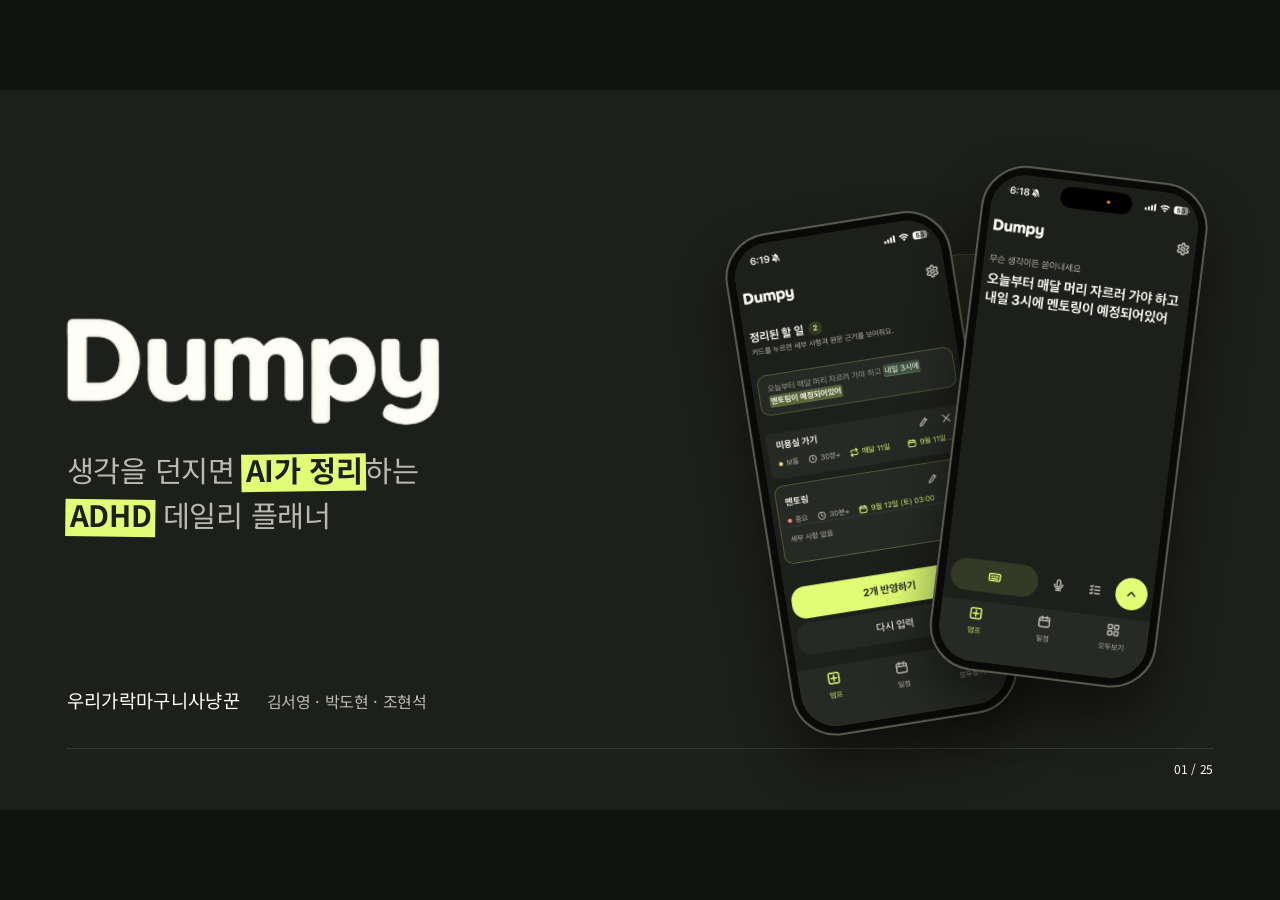
==== commit 0201234e: "docs: 페이지 번호 및 부록 디자인 통일" ====
--- a/index.html
+++ b/index.html
@@ -3137,7 +3137,10 @@
 .language-line em{color:var(--lime);font-style:normal}.ramble-guidance{position:absolute;left:0;top:470px;width:850px}.ramble-guidance p{font-size:26px;line-height:1.7;color:#B9BAAF;margin:0 0 15px}.ramble-guidance span{font-size:20px;color:#929b85}.ramble-guidance{top:440px}.ramble-guidance .guidance-label{font-size:23px;color:#B9BAAF}.ramble-guidance ul{list-style:none;padding:0;margin:20px 0 16px;display:grid;gap:13px}.ramble-guidance li{font-size:28px;color:#d5dacb}.ramble-guidance li:before{content:&#x27;·&#x27;;margin-right:16px;color:var(--lime)}.ramble-guidance&gt;span:last-child{font-size:19px}.ramble-guidance{opacity:0;visibility:hidden;transform:translateY(16px);transition:opacity .5s ease,transform .5s ease,visibility 0s .5s}.guidance-expanded .ramble-guidance{opacity:1;visibility:visible;transform:none;transition-delay:0s}.ramble-guidance{width:790px;padding:25px 30px;background:rgba(255,254,246,.075);border:1px solid rgba(255,254,246,.15);border-radius:18px;box-sizing:border-box}.ramble-guidance ul{margin:17px 0 13px;gap:11px}.correction-scene .language-line{left:940px;right:0;font-size:27px;line-height:1.6;text-align:left}.correction-scene .language-line{left:0;right:0;font-size:30px;line-height:normal;text-align:center}.ramble-guidance{width:550px;padding:18px 20px;border-radius:15px}.ramble-guidance ul{margin:13px 0 10px;gap:10px}.ramble-guidance{width:505px;padding:13px 16px;border-radius:12px}.ramble-guidance ul{margin:10px 0 8px;gap:7px}.ramble-guidance{width:max-content;max-width:790px;padding:18px 12px 18px 10px;border-radius:15px}.ramble-guidance ul{margin:13px 0 10px;padding-left:0;gap:10px}.ramble-guidance li:before{margin-right:8px}.ramble-guidance{padding-left:22px;padding-right:22px}.ramble-guidance{padding-left:26px;padding-right:26px}.ramble-guidance{padding-left:34px;padding-right:34px}.interview-tools{margin-top:65px;display:flex;align-items:center;justify-content:center;gap:24px}.interview-tools span{font-size:29px;color:#B9BAAF}.interview-tools strong{font-size:38px;font-weight:600;color:var(--lime)}.interview-flow{gap:40px;margin-top:85px;text-align:left}.interview-flow&gt;div{position:relative;padding-top:22px}.interview-flow .flow-number{display:block;font-size:23px;color:#B9BAAF;margin-bottom:24px}.interview-flow strong{font-size:35px;white-space:nowrap}.interview-flow small{font-size:25px;line-height:1.65;margin-top:22px}.interview-flow&gt;div:not(:last-child):after{content:&#x27;→&#x27;;position:absolute;right:-30px;top:18px;font-size:26px;color:#B9BAAF}.interview-flow&gt;div:last-child strong{color:var(--lime)}.direction-scene h1{font-size:105px;white-space:nowrap}.direction-scene{top:180px;bottom:150px;display:flex;flex-direction:column;align-items:center;justify-content:center}.direction-scene p{margin-bottom:0}.direction-scene img{flex-shrink:0}
 .english-output{position:relative}.english-output .output-question{position:absolute;right:38px;top:90px;font-size:100px;font-weight:700;line-height:1;color:var(--lime);opacity:0;transform:rotate(12deg);pointer-events:none}.active .english-output .output-question{animation:output-question-in .5s 1.05s both}@keyframes output-question-in{from{opacity:0;transform:translateY(8px) rotate(12deg)}to{opacity:1;transform:translateY(0) rotate(12deg)}}
 .english-output .output-question{right:110px;top:62px;font-size:165px}.final-placeholder{position:absolute;inset:0;display:flex;flex-direction:column;align-items:center;justify-content:center;text-align:center}.final-placeholder h1{font-size:110px;color:#f6f7ee;margin:0;font-weight:700}.final-placeholder p{font-size:36px;color:#B9BAAF;margin:35px 0 0}
-html,body{margin:0;width:100%;height:100%;overflow:hidden;background:#10120e}#stage{position:absolute;left:0;top:0;width:1920px;height:1080px;transform-origin:0 0}.slide{position:absolute!important;inset:0}.slide-footer{pointer-events:none}&lt;/style&gt;&lt;body&gt;&lt;main id=&quot;stage&quot; class=&quot;deck-stage&quot;&gt;&lt;section class=&quot;slide thought-overload&quot; aria-label=&quot;1. 생각이 끼어드는 순간&quot;&gt;&lt;div class=&quot;slide-body&quot;&gt;
+html,body{margin:0;width:100%;height:100%;overflow:hidden;background:#10120e}#stage{position:absolute;left:0;top:0;width:1920px;height:1080px;transform-origin:0 0}.slide{position:absolute!important;inset:0}.slide-footer{pointer-events:none}
+.slide.thanks-slide{--slide-bg:#1d1f1a}
+.slide.thanks-slide:after{top:72px;right:100px;font:800 28px Noto,sans-serif;letter-spacing:-1px;color:#fffef6}
+&lt;/style&gt;&lt;body&gt;&lt;main id=&quot;stage&quot; class=&quot;deck-stage&quot;&gt;&lt;section class=&quot;slide thought-overload&quot; aria-label=&quot;1. 생각이 끼어드는 순간&quot;&gt;&lt;div class=&quot;slide-body&quot;&gt;
                     &lt;p class=&quot;thought-stream&quot;&gt;
                         &lt;span class=&quot;thought-line&quot;&gt;
                             일단 오늘 멘토님께 보낼 피피티가 있는데 이거 그냥 보내면 안되고
@@ -3191,7 +3194,7 @@
                             그거 오늘 보내고 내일 까지 편의점에 택배 반품도 갖다놔야하고 나갈때 쓰레기도 같이 버리고.....
                         &lt;/span&gt;
                     &lt;/p&gt;
-                &lt;/div&gt;&lt;div class=&quot;mw-adhd-label&quot;&gt;ADHD&lt;/div&gt;&lt;div class=&quot;eyebrow&quot;&gt;MIND-WANDERING&lt;/div&gt;&lt;h1 class=&quot;mw-title&quot;&gt;“마인드 원더링”&lt;/h1&gt;&lt;div class=&quot;mw-comparison&quot;&gt;&lt;div class=&quot;mw-chart&quot; role=&quot;img&quot; aria-label=&quot;지속주의 과제 5초 지연 조건의 마인드 원더링 보고 비율: 비ADHD 대조군 13%, ADHD 집단 69%. 공통 0에서 100퍼센트 축.&quot;&gt;&lt;div class=&quot;vertical-plot&quot;&gt;&lt;div class=&quot;y-axis&quot;&gt;&lt;span&gt;100%&lt;/span&gt;&lt;span&gt;75&lt;/span&gt;&lt;span&gt;50&lt;/span&gt;&lt;span&gt;25&lt;/span&gt;&lt;span&gt;0&lt;/span&gt;&lt;/div&gt;&lt;div class=&quot;columns&quot;&gt;&lt;div class=&quot;column&quot;&gt;&lt;div class=&quot;vbar control&quot; style=&quot;height:13%&quot;&gt;&lt;b&gt;13%&lt;/b&gt;&lt;/div&gt;&lt;div class=&quot;column-label&quot;&gt;비ADHD 대조군&lt;/div&gt;&lt;/div&gt;&lt;div class=&quot;column&quot;&gt;&lt;div class=&quot;vbar adhd&quot; style=&quot;height:69%&quot;&gt;&lt;b&gt;69%&lt;/b&gt;&lt;/div&gt;&lt;div class=&quot;column-label&quot;&gt;ADHD 집단&lt;/div&gt;&lt;/div&gt;&lt;/div&gt;&lt;/div&gt;&lt;/div&gt;&lt;div class=&quot;ratio&quot;&gt;&lt;strong&gt;&lt;small&gt;약&lt;/small&gt; 5.3&lt;span&gt;배&lt;/span&gt;&lt;/strong&gt;&lt;/div&gt;&lt;/div&gt;&lt;/div&gt;&lt;footer class=&quot;slide-footer&quot;&gt;&lt;span&gt;Dumpy · 생각에서 할 일까지&lt;/span&gt;&lt;span&gt;02 / 17&lt;/span&gt;&lt;/footer&gt;&lt;/section&gt;&lt;section class=&quot;slide &quot; aria-label=&quot;3. 기억하는 데도 주의력이 든다&quot;&gt;&lt;div class=&quot;slide-body&quot;&gt;&lt;div class=&quot;memory-scene&quot;&gt;&lt;h1&gt;기억하는 데도&lt;br&gt;&lt;em&gt;주의력이 든다&lt;/em&gt;&lt;/h1&gt;&lt;div class=&quot;mental-space&quot;&gt;&lt;svg class=&quot;person-silhouette&quot; viewBox=&quot;0 0 400 400&quot; aria-label=&quot;사람의 머리 옆모습 실루엣&quot; role=&quot;img&quot;&gt;&lt;path d=&quot;M105 355 L102 283 C83 254 73 219 76 181 C80 101 132 53 209 53 C281 53 322 101 323 166 L350 217 Q357 227 342 232 L325 234 L322 271 Q320 300 292 304 L263 304 L256 355 Z&quot; fill=&quot;#363936&quot;/&gt;&lt;/svg&gt;&lt;div class=&quot;thought-cloud&quot;&gt;&lt;p&gt;PPT 캡처 바꾸고 PDF로 보내야 해&lt;br&gt;아, 메일 말고 카톡으로!&lt;br&gt;세탁도 널어야 하고… 치과에 전화도&lt;br&gt;영수증 보내고 반품도 챙겨야 하는데&lt;br&gt;나갈 때 쓰레기도…&lt;/p&gt;&lt;/div&gt;&lt;/div&gt;&lt;/div&gt;&lt;/div&gt;&lt;footer class=&quot;slide-footer&quot;&gt;&lt;span&gt;Dumpy · 생각에서 할 일까지&lt;/span&gt;&lt;span&gt;03 / 17&lt;/span&gt;&lt;/footer&gt;&lt;/section&gt;&lt;section class=&quot;slide &quot; aria-label=&quot;4. 브레인 덤프 · 두 가이드의 출처&quot;&gt;&lt;div class=&quot;slide-body&quot;&gt;&lt;div class=&quot;authority dual-source&quot;&gt;&lt;span class=&quot;dump-intro-label&quot;&gt;일단, 적어보기&lt;/span&gt;&lt;h1&gt;“브레인 덤프”&lt;/h1&gt;&lt;span class=&quot;english-term&quot;&gt;BRAIN DUMP&lt;/span&gt;&lt;div class=&quot;brain-sources source-sentence&quot;&gt;Psych Central의 ADHD 정리 가이드 및 CHADD 등에서 소개하는 방법&lt;/div&gt;&lt;/div&gt;&lt;/div&gt;&lt;footer class=&quot;slide-footer&quot;&gt;&lt;span&gt;Dumpy · 생각에서 할 일까지&lt;/span&gt;&lt;span&gt;04 / 17&lt;/span&gt;&lt;/footer&gt;&lt;/section&gt;&lt;section class=&quot;slide &quot; aria-label=&quot;5. 꺼내놓으니 쌓인 할 일&quot;&gt;&lt;div class=&quot;slide-body&quot;&gt;&lt;div class=&quot;dump-scene&quot;&gt;&lt;div class=&quot;dump-list-heading&quot;&gt;&lt;div class=&quot;dump-small-label&quot;&gt;BRAIN DUMP&lt;/div&gt;&lt;span&gt;&lt;span class=&quot;dump-prefix&quot;&gt;일단, &lt;/span&gt;&lt;em&gt;적어보기&lt;/em&gt;&lt;/span&gt;&lt;h1&gt;“브레인 덤프”&lt;/h1&gt;&lt;/div&gt;&lt;div class=&quot;dump-note&quot;&gt;&lt;ul class=&quot;brain-list&quot;&gt;&lt;li style=&quot;--item:0&quot;&gt;&lt;span class=&quot;empty-check&quot;&gt;&lt;/span&gt;PPT 7페이지 캡처 바꾸기&lt;/li&gt;&lt;li style=&quot;--item:1&quot;&gt;&lt;span class=&quot;empty-check&quot;&gt;&lt;/span&gt;PDF로 변환하기&lt;/li&gt;&lt;li style=&quot;--item:2&quot;&gt;&lt;span class=&quot;empty-check&quot;&gt;&lt;/span&gt;멘토님께 카톡으로 보내기&lt;/li&gt;&lt;li style=&quot;--item:3&quot;&gt;&lt;span class=&quot;empty-check&quot;&gt;&lt;/span&gt;세탁 널기&lt;/li&gt;&lt;li style=&quot;--item:4&quot;&gt;&lt;span class=&quot;empty-check&quot;&gt;&lt;/span&gt;내일 오전 팀 회의 참석하기&lt;/li&gt;&lt;li style=&quot;--item:5&quot;&gt;&lt;span class=&quot;empty-check&quot;&gt;&lt;/span&gt;치과 예약 변경 전화하기&lt;/li&gt;&lt;li style=&quot;--item:6&quot;&gt;&lt;span class=&quot;empty-check&quot;&gt;&lt;/span&gt;영수증 보내기&lt;/li&gt;&lt;li style=&quot;--item:7&quot;&gt;&lt;span class=&quot;empty-check&quot;&gt;&lt;/span&gt;택배 반품 챙기기&lt;/li&gt;&lt;li style=&quot;--item:8&quot;&gt;&lt;span class=&quot;empty-check&quot;&gt;&lt;/span&gt;편의점에 반품 맡기기&lt;/li&gt;&lt;li style=&quot;--item:9&quot;&gt;&lt;span class=&quot;empty-check&quot;&gt;&lt;/span&gt;나갈 때 쓰레기 버리기&lt;/li&gt;&lt;/ul&gt;&lt;/div&gt;&lt;/div&gt;&lt;/div&gt;&lt;footer class=&quot;slide-footer&quot;&gt;&lt;span&gt;Dumpy · 생각에서 할 일까지&lt;/span&gt;&lt;span&gt;05 / 17&lt;/span&gt;&lt;/footer&gt;&lt;/section&gt;&lt;section class=&quot;slide &quot; aria-label=&quot;6. 기록 뒤에 남은 질문&quot;&gt;&lt;div class=&quot;slide-body&quot;&gt;&lt;div class=&quot;stuck-scene&quot;&gt;&lt;div class=&quot;dump-note&quot;&gt;&lt;ul class=&quot;brain-list&quot;&gt;&lt;li style=&quot;--item:0&quot;&gt;&lt;span class=&quot;empty-check&quot;&gt;&lt;/span&gt;PPT 7페이지 캡처 바꾸기&lt;/li&gt;&lt;li style=&quot;--item:1&quot;&gt;&lt;span class=&quot;empty-check&quot;&gt;&lt;/span&gt;PDF로 변환하기&lt;/li&gt;&lt;li style=&quot;--item:2&quot;&gt;&lt;span class=&quot;empty-check&quot;&gt;&lt;/span&gt;멘토님께 카톡으로 보내기&lt;/li&gt;&lt;li style=&quot;--item:3&quot;&gt;&lt;span class=&quot;empty-check&quot;&gt;&lt;/span&gt;세탁 널기&lt;/li&gt;&lt;li style=&quot;--item:4&quot;&gt;&lt;span class=&quot;empty-check&quot;&gt;&lt;/span&gt;내일 오전 팀 회의 참석하기&lt;/li&gt;&lt;li style=&quot;--item:5&quot;&gt;&lt;span class=&quot;empty-check&quot;&gt;&lt;/span&gt;치과 예약 변경 전화하기&lt;/li&gt;&lt;li style=&quot;--item:6&quot;&gt;&lt;span class=&quot;empty-check&quot;&gt;&lt;/span&gt;영수증 보내기&lt;/li&gt;&lt;li style=&quot;--item:7&quot;&gt;&lt;span class=&quot;empty-check&quot;&gt;&lt;/span&gt;택배 반품 챙기기&lt;/li&gt;&lt;li style=&quot;--item:8&quot;&gt;&lt;span class=&quot;empty-check&quot;&gt;&lt;/span&gt;편의점에 반품 맡기기&lt;/li&gt;&lt;li style=&quot;--item:9&quot;&gt;&lt;span class=&quot;empty-check&quot;&gt;&lt;/span&gt;나갈 때 쓰레기 버리기&lt;/li&gt;&lt;/ul&gt;&lt;/div&gt;&lt;span class=&quot;stuck-prelude&quot;&gt;적긴 했는데…&lt;/span&gt;&lt;h1&gt;뭐부터 &lt;em&gt;하지?&lt;/em&gt;&lt;/h1&gt;&lt;/div&gt;&lt;/div&gt;&lt;footer class=&quot;slide-footer&quot;&gt;&lt;span&gt;Dumpy · 생각에서 할 일까지&lt;/span&gt;&lt;span&gt;06 / 17&lt;/span&gt;&lt;/footer&gt;&lt;/section&gt;&lt;section class=&quot;slide &quot; aria-label=&quot;7. 꺼내는 건 쉽지만, 순서에서 막힌다&quot;&gt;&lt;div class=&quot;slide-body&quot;&gt;&lt;div class=&quot;quotation-scene&quot;&gt;&lt;div class=&quot;quote-first&quot;&gt;&lt;div class=&quot;big-quote&quot;&gt;“&lt;/div&gt;&lt;blockquote&gt;&lt;p&gt;“브레인 덤프로 꺼내는 건 쉽지만…&lt;br&gt;&lt;em&gt;순서를 정하는 데서 막힌다.”&lt;/em&gt;&lt;/p&gt;&lt;div class=&quot;quote-english&quot; lang=&quot;en&quot;&gt;“… easy to do a brain dump … stuck figuring out an order …”&lt;/div&gt;&lt;/blockquote&gt;&lt;/div&gt;&lt;div class=&quot;quote-second&quot;&gt;&lt;blockquote&gt;&lt;p&gt;“때로는 목록이 너무 길어서&lt;br&gt;&lt;em&gt;어디서부터 시작해야 할지 모른다.”&lt;/em&gt;&lt;/p&gt;&lt;div class=&quot;quote-english&quot; lang=&quot;en&quot;&gt;“Sometimes the list is too long and they don’t know where to start.”&lt;/div&gt;&lt;/blockquote&gt;&lt;/div&gt;&lt;div class=&quot;quote-credit&quot;&gt;&lt;strong&gt;– Sharon Saline, PsyD&lt;/strong&gt;&lt;span&gt;임상심리학자 · Psych Central ADHD 정리 가이드 인터뷰&lt;/span&gt;&lt;/div&gt;&lt;/div&gt;&lt;/div&gt;&lt;footer class=&quot;slide-footer&quot;&gt;&lt;span&gt;Dumpy · 생각에서 할 일까지&lt;/span&gt;&lt;span&gt;07 / 17&lt;/span&gt;&lt;/footer&gt;&lt;/section&gt;&lt;section class=&quot;slide &quot; aria-label=&quot;8. 인터뷰에서도 비슷한 어려움&quot;&gt;&lt;div class=&quot;slide-body&quot;&gt;&lt;div class=&quot;story-center&quot;&gt;&lt;span class=&quot;story-kicker&quot;&gt;성인 ADHD 사용자 15명 심층 인터뷰&lt;/span&gt;&lt;h1&gt;인터뷰에서도&lt;br&gt;&lt;em&gt;비슷한 어려움&lt;/em&gt;&lt;/h1&gt;&lt;div class=&quot;interview-grid interview-flow&quot;&gt;&lt;div&gt;&lt;span class=&quot;flow-number&quot;&gt;01&lt;/span&gt;&lt;strong&gt;잊어서 손실을 보고&lt;/strong&gt;&lt;small&gt;과제 · 약속 · 구독 해지&lt;/small&gt;&lt;/div&gt;&lt;div&gt;&lt;span class=&quot;flow-number&quot;&gt;02&lt;/span&gt;&lt;strong&gt;잊지 않으려고&lt;/strong&gt;&lt;small&gt;계속 확인하거나&lt;br&gt;하던 일을 멈추고 바로 처리&lt;/small&gt;&lt;/div&gt;&lt;div&gt;&lt;span class=&quot;flow-number&quot;&gt;03&lt;/span&gt;&lt;strong&gt;기록을 하지만&lt;/strong&gt;&lt;small&gt;캘린더 · 투두리스트에&lt;br&gt;날짜, 알림, 세부사항 입력&lt;/small&gt;&lt;/div&gt;&lt;div&gt;&lt;span class=&quot;flow-number&quot;&gt;04&lt;/span&gt;&lt;strong&gt;정리하는 데서 막히고&lt;/strong&gt;&lt;small&gt;뭘 적으려고 했지?&lt;br&gt;뭐부터 하지? 얼마나 걸리지?&lt;/small&gt;&lt;/div&gt;&lt;/div&gt;&lt;/div&gt;&lt;/div&gt;&lt;footer class=&quot;slide-footer&quot;&gt;&lt;span&gt;Dumpy · 생각에서 할 일까지&lt;/span&gt;&lt;span&gt;08 / 17&lt;/span&gt;&lt;/footer&gt;&lt;/section&gt;&lt;section class=&quot;slide &quot; aria-label=&quot;9. 기록하는 과정이 번거로워요&quot;&gt;&lt;div class=&quot;slide-body&quot;&gt;&lt;div class=&quot;burden-scene&quot;&gt;&lt;div class=&quot;burden-quote&quot;&gt;&lt;span class=&quot;story-kicker&quot;&gt;인터뷰에서 나온 말&lt;/span&gt;&lt;h1&gt;“기록하는 과정이&lt;br&gt;&lt;em&gt;번거로워요.”&lt;/em&gt;&lt;/h1&gt;&lt;/div&gt;&lt;div class=&quot;repeated-forms&quot;&gt;&lt;div class=&quot;entry-form&quot; style=&quot;--entry:0&quot;&gt;&lt;div class=&quot;entry-title&quot;&gt;&lt;span&gt;할 일&lt;/span&gt;&lt;b&gt;PPT 수정해서 보내기&lt;/b&gt;&lt;/div&gt;&lt;div class=&quot;entry-date&quot;&gt;&lt;span&gt;날짜&lt;/span&gt;&lt;b&gt;오늘&lt;/b&gt;&lt;/div&gt;&lt;div class=&quot;entry-times&quot;&gt;&lt;div&gt;&lt;span&gt;시작 시간&lt;/span&gt;&lt;b&gt;17:00&lt;/b&gt;&lt;/div&gt;&lt;i&gt;→&lt;/i&gt;&lt;div&gt;&lt;span&gt;종료 시간&lt;/span&gt;&lt;b&gt;17:40&lt;/b&gt;&lt;/div&gt;&lt;/div&gt;&lt;div class=&quot;entry-details&quot;&gt;&lt;span&gt;세부사항&lt;/span&gt;&lt;b&gt;7페이지 캡처 교체&lt;br&gt;PDF 변환 · 카톡 전송&lt;/b&gt;&lt;/div&gt;&lt;/div&gt;&lt;div class=&quot;entry-form&quot; style=&quot;--entry:1&quot;&gt;&lt;div class=&quot;entry-title&quot;&gt;&lt;span&gt;할 일&lt;/span&gt;&lt;b&gt;치과 예약 변경 전화&lt;/b&gt;&lt;/div&gt;&lt;div class=&quot;entry-date&quot;&gt;&lt;span&gt;날짜&lt;/span&gt;&lt;b&gt;오늘&lt;/b&gt;&lt;/div&gt;&lt;div class=&quot;entry-times&quot;&gt;&lt;div&gt;&lt;span&gt;시작 시간&lt;/span&gt;&lt;b&gt;16:00&lt;/b&gt;&lt;/div&gt;&lt;i&gt;→&lt;/i&gt;&lt;div&gt;&lt;span&gt;종료 시간&lt;/span&gt;&lt;b&gt;16:10&lt;/b&gt;&lt;/div&gt;&lt;/div&gt;&lt;div class=&quot;entry-details&quot;&gt;&lt;span&gt;세부사항&lt;/span&gt;&lt;b&gt;다음 주 화요일&lt;br&gt;오후 2시 이후 가능한지 문의&lt;/b&gt;&lt;/div&gt;&lt;/div&gt;&lt;div class=&quot;entry-form&quot; style=&quot;--entry:2&quot;&gt;&lt;div class=&quot;entry-title&quot;&gt;&lt;span&gt;할 일&lt;/span&gt;&lt;b&gt;세탁 널기&lt;/b&gt;&lt;/div&gt;&lt;div class=&quot;entry-date&quot;&gt;&lt;span&gt;날짜&lt;/span&gt;&lt;b&gt;오늘&lt;/b&gt;&lt;/div&gt;&lt;div class=&quot;entry-times&quot;&gt;&lt;div&gt;&lt;span&gt;시작 시간&lt;/span&gt;&lt;b&gt;16:40&lt;/b&gt;&lt;/div&gt;&lt;i&gt;→&lt;/i&gt;&lt;div&gt;&lt;span&gt;종료 시간&lt;/span&gt;&lt;b&gt;16:55&lt;/b&gt;&lt;/div&gt;&lt;/div&gt;&lt;div class=&quot;entry-details&quot;&gt;&lt;span&gt;세부사항&lt;/span&gt;&lt;b&gt;세탁이 끝나면&lt;br&gt;빨래 꺼내서 널기&lt;/b&gt;&lt;/div&gt;&lt;/div&gt;&lt;div class=&quot;entry-form&quot; style=&quot;--entry:3&quot;&gt;&lt;div class=&quot;entry-title&quot;&gt;&lt;span&gt;할 일&lt;/span&gt;&lt;b&gt;편의점에 반품 맡기기&lt;/b&gt;&lt;/div&gt;&lt;div class=&quot;entry-date&quot;&gt;&lt;span&gt;날짜&lt;/span&gt;&lt;b&gt;내일&lt;/b&gt;&lt;/div&gt;&lt;div class=&quot;entry-times&quot;&gt;&lt;div&gt;&lt;span&gt;시작 시간&lt;/span&gt;&lt;b&gt;09:00&lt;/b&gt;&lt;/div&gt;&lt;i&gt;→&lt;/i&gt;&lt;div&gt;&lt;span&gt;종료 시간&lt;/span&gt;&lt;b&gt;09:20&lt;/b&gt;&lt;/div&gt;&lt;/div&gt;&lt;div class=&quot;entry-details&quot;&gt;&lt;span&gt;세부사항&lt;/span&gt;&lt;b&gt;반품할 물건 포장&lt;br&gt;나갈 때 쓰레기도 챙기기&lt;/b&gt;&lt;/div&gt;&lt;/div&gt;&lt;/div&gt;&lt;/div&gt;&lt;/div&gt;&lt;footer class=&quot;slide-footer&quot;&gt;&lt;span&gt;Dumpy · 생각에서 할 일까지&lt;/span&gt;&lt;span&gt;09 / 17&lt;/span&gt;&lt;/footer&gt;&lt;/section&gt;&lt;section class=&quot;slide &quot; aria-label=&quot;10. 말로 입력하는 서비스도 나왔습니다&quot;&gt;&lt;div class=&quot;slide-body&quot;&gt;&lt;div class=&quot;story-center ai-market&quot;&gt;&lt;span class=&quot;story-kicker&quot;&gt;AI 브레인 덤프&lt;/span&gt;&lt;h1&gt;이제는 &lt;em&gt;말로 입력&lt;/em&gt;&lt;/h1&gt;&lt;div class=&quot;service-pair&quot;&gt;&lt;div&gt;&lt;span&gt;Todoist&lt;/span&gt;&lt;strong&gt;Ramble&lt;/strong&gt;&lt;/div&gt;&lt;div&gt;&lt;span&gt;Structured&lt;/span&gt;&lt;strong&gt;Structured AI&lt;/strong&gt;&lt;/div&gt;&lt;/div&gt;&lt;div class=&quot;speech-flow&quot;&gt;&lt;span&gt;떠오른 생각&lt;/span&gt;&lt;b&gt;→&lt;/b&gt;&lt;span&gt;할 일&lt;/span&gt;&lt;/div&gt;&lt;/div&gt;&lt;/div&gt;&lt;footer class=&quot;slide-footer&quot;&gt;&lt;span&gt;Dumpy · 생각에서 할 일까지&lt;/span&gt;&lt;span&gt;10 / 17&lt;/span&gt;&lt;/footer&gt;&lt;/section&gt;&lt;section class=&quot;slide &quot; aria-label=&quot;11. 말은 한 번에 정리되어 나오지 않으니까&quot;&gt;&lt;div class=&quot;slide-body&quot;&gt;&lt;div class=&quot;correction-scene&quot;&gt;&lt;span class=&quot;story-kicker&quot;&gt;팀이 직접 사용하며 살펴본 점&lt;/span&gt;&lt;h1&gt;말하다가,&lt;br&gt;&lt;em&gt;다시 고치기도 합니다&lt;/em&gt;&lt;/h1&gt;&lt;div class=&quot;ramble-guidance&quot;&gt;&lt;span class=&quot;guidance-label&quot;&gt;Todoist Ramble 공식 입력 권장사항&lt;/span&gt;&lt;ul&gt;&lt;li&gt;리스트형 문장으로 천천히 또렷하게&lt;/li&gt;&lt;li&gt;작업별로 명확히 구분&lt;/li&gt;&lt;li&gt;항목 사이에 간격&lt;/li&gt;&lt;/ul&gt;&lt;span&gt;공식 도움말 요약&lt;/span&gt;&lt;/div&gt;&lt;div class=&quot;spoken-fragments&quot;&gt;&lt;p&gt;피피티는 메일로 보내고…&lt;/p&gt;&lt;p&gt;아, 세탁도 널어야 해.&lt;/p&gt;&lt;p class=&quot;corrected&quot;&gt;아까 피피티, &lt;em&gt;메일 말고 카톡으로!&lt;/em&gt;&lt;/p&gt;&lt;/div&gt;&lt;div class=&quot;language-line&quot;&gt;뒤늦게 고친 말이 &lt;em&gt;정확히 반영되지 않기도&lt;/em&gt;&lt;/div&gt;&lt;/div&gt;&lt;/div&gt;&lt;footer class=&quot;slide-footer&quot;&gt;&lt;span&gt;Dumpy · 생각에서 할 일까지&lt;/span&gt;&lt;span&gt;11 / 17&lt;/span&gt;&lt;/footer&gt;&lt;/section&gt;&lt;section class=&quot;slide &quot; aria-label=&quot;12. 한국어로 말했는데, 결과는 영어로&quot;&gt;&lt;div class=&quot;slide-body&quot;&gt;&lt;div class=&quot;language-result-scene&quot;&gt;&lt;span class=&quot;story-kicker&quot;&gt;대부분은 해외 서비스&lt;/span&gt;&lt;h1&gt;한국어로 말했는데,&lt;br&gt;&lt;em&gt;결과는 영어로&lt;/em&gt;&lt;/h1&gt;&lt;div class=&quot;language-example&quot;&gt;&lt;div class=&quot;korean-input&quot;&gt;&lt;span&gt;한국어 입력&lt;/span&gt;&lt;p&gt;오늘 오후 5시에&lt;br&gt;치과 예약 변경 전화해야 해.&lt;/p&gt;&lt;/div&gt;&lt;div class=&quot;language-arrow&quot;&gt;→&lt;/div&gt;&lt;div class=&quot;english-output&quot;&gt;&lt;span&gt;정리된 할 일&lt;/span&gt;&lt;h2&gt;Call to reschedule&lt;br&gt;dental appointment&lt;/h2&gt;&lt;p&gt;Today · 5:00 PM&lt;/p&gt;&lt;span class=&quot;output-question&quot; aria-hidden=&quot;true&quot;&gt;?&lt;/span&gt;&lt;/div&gt;&lt;/div&gt;&lt;/div&gt;&lt;/div&gt;&lt;footer class=&quot;slide-footer&quot;&gt;&lt;span&gt;Dumpy · 생각에서 할 일까지&lt;/span&gt;&lt;span&gt;12 / 17&lt;/span&gt;&lt;/footer&gt;&lt;/section&gt;&lt;section class=&quot;slide &quot; aria-label=&quot;13. 국내 ADHD 사용자를 위한 Dumpy&quot;&gt;&lt;div class=&quot;slide-body&quot;&gt;&lt;div class=&quot;story-center direction-scene&quot;&gt;&lt;span class=&quot;story-kicker&quot;&gt;국내 ADHD 사용자를 위한&lt;/span&gt;&lt;h1&gt;&lt;em&gt;생각나는 그대로&lt;/em&gt;&lt;/h1&gt;&lt;p&gt;할 일로 정리해주는 서비스&lt;/p&gt;&lt;img src=&quot;assets/dumpy-wordmark.png&quot; alt=&quot;Dumpy&quot;&gt;&lt;/div&gt;&lt;/div&gt;&lt;footer class=&quot;slide-footer&quot;&gt;&lt;span&gt;Dumpy · 생각에서 할 일까지&lt;/span&gt;&lt;span&gt;13 / 17&lt;/span&gt;&lt;/footer&gt;&lt;/section&gt;&lt;section class=&quot;slide &quot; aria-label=&quot;14. Dumpy 소개 영상&quot;&gt;&lt;div class=&quot;slide-body&quot;&gt;&lt;div class=&quot;film-scene&quot;&gt;&lt;h1&gt;Dumpy가 바꾸는&lt;br&gt;&lt;em&gt;기록의 순간&lt;/em&gt;&lt;/h1&gt;&lt;video controls playsinline preload=&quot;metadata&quot; src=&quot;assets/dumpy-ad-v1.mp4&quot; aria-label=&quot;Dumpy 소개 영상&quot;&gt;&lt;/video&gt;&lt;/div&gt;&lt;/div&gt;&lt;footer class=&quot;slide-footer&quot;&gt;&lt;span&gt;Dumpy · 생각에서 할 일까지&lt;/span&gt;&lt;span&gt;14 / 17&lt;/span&gt;&lt;/footer&gt;&lt;/section&gt;&lt;section class=&quot;slide &quot; aria-label=&quot;15. 중요도와 예상 시간이 붙은 할 일&quot;&gt;&lt;div class=&quot;slide-body&quot;&gt;&lt;div class=&quot;decision-heading&quot;&gt;&lt;h1&gt;&lt;em&gt;중요도&lt;/em&gt;와 &lt;em&gt;예상 시간&lt;/em&gt;을 함께 표시&lt;/h1&gt;&lt;/div&gt;&lt;div class=&quot;task-stack decision-cards&quot;&gt;&lt;article&gt;&lt;span class=&quot;task-dot&quot;&gt;&lt;/span&gt;&lt;div&gt;&lt;h2&gt;치과 예약 변경 전화&lt;/h2&gt;&lt;p&gt;오늘 17시 전 &lt;b&gt;중요도 높음&lt;/b&gt;&lt;/p&gt;&lt;/div&gt;&lt;strong&gt;&lt;small&gt;예상 시간&lt;/small&gt;10&lt;span&gt;분&lt;/span&gt;&lt;/strong&gt;&lt;/article&gt;&lt;article&gt;&lt;span class=&quot;task-dot&quot;&gt;&lt;/span&gt;&lt;div&gt;&lt;h2&gt;PPT 수정 · PDF 전송&lt;/h2&gt;&lt;p&gt;오늘 18시 전 &lt;b&gt;중요도 높음&lt;/b&gt;&lt;/p&gt;&lt;/div&gt;&lt;strong&gt;&lt;small&gt;예상 시간&lt;/small&gt;25&lt;span&gt;분&lt;/span&gt;&lt;/strong&gt;&lt;/article&gt;&lt;article&gt;&lt;span class=&quot;task-dot&quot;&gt;&lt;/span&gt;&lt;div&gt;&lt;h2&gt;세탁 널기&lt;/h2&gt;&lt;p&gt;40분 뒤 &lt;b&gt;중요도 보통&lt;/b&gt;&lt;/p&gt;&lt;/div&gt;&lt;strong&gt;&lt;small&gt;예상 시간&lt;/small&gt;15&lt;span&gt;분&lt;/span&gt;&lt;/strong&gt;&lt;/article&gt;&lt;/div&gt;&lt;/div&gt;&lt;footer class=&quot;slide-footer&quot;&gt;&lt;span&gt;Dumpy · 생각에서 할 일까지&lt;/span&gt;&lt;span&gt;15 / 17&lt;/span&gt;&lt;/footer&gt;&lt;/section&gt;&lt;section class=&quot;slide &quot; aria-label=&quot;16. 지금부터 하루를 시뮬레이션&quot;&gt;&lt;div class=&quot;slide-body&quot;&gt;&lt;div class=&quot;decision-heading execution-heading&quot;&gt;&lt;span class=&quot;scenario-label&quot;&gt;하루 시뮬레이션 해보기&lt;/span&gt;&lt;h1&gt;지금부터,&lt;br&gt;이렇게&lt;/h1&gt;&lt;/div&gt;&lt;div class=&quot;task-stack decision-cards all-decision-cards execution-cards&quot;&gt;&lt;article class=&quot;priority-high &quot; style=&quot;--order:0&quot;&gt;&lt;span class=&quot;comparison-rank&quot;&gt;16:00&lt;/span&gt;&lt;div&gt;&lt;h2&gt;치과 예약 변경 전화하기&lt;/h2&gt;&lt;p&gt;&lt;b&gt;중요도 높음&lt;/b&gt;&lt;/p&gt;&lt;/div&gt;&lt;strong&gt;&lt;small&gt;예상 시간&lt;/small&gt;10&lt;span&gt;분&lt;/span&gt;&lt;/strong&gt;&lt;/article&gt;&lt;article class=&quot;priority-high &quot; style=&quot;--order:1&quot;&gt;&lt;span class=&quot;comparison-rank&quot;&gt;16:10&lt;/span&gt;&lt;div&gt;&lt;h2&gt;PPT 7페이지 캡처 바꾸기&lt;/h2&gt;&lt;p&gt;&lt;b&gt;중요도 높음&lt;/b&gt;&lt;/p&gt;&lt;/div&gt;&lt;strong&gt;&lt;small&gt;예상 시간&lt;/small&gt;20&lt;span&gt;분&lt;/span&gt;&lt;/strong&gt;&lt;/article&gt;&lt;article class=&quot;priority-high &quot; style=&quot;--order:2&quot;&gt;&lt;span class=&quot;comparison-rank&quot;&gt;16:30&lt;/span&gt;&lt;div&gt;&lt;h2&gt;PDF로 변환하기&lt;/h2&gt;&lt;p&gt;&lt;b&gt;중요도 높음&lt;/b&gt;&lt;/p&gt;&lt;/div&gt;&lt;strong&gt;&lt;small&gt;예상 시간&lt;/small&gt;3&lt;span&gt;분&lt;/span&gt;&lt;/strong&gt;&lt;/article&gt;&lt;article class=&quot;priority-high &quot; style=&quot;--order:3&quot;&gt;&lt;span class=&quot;comparison-rank&quot;&gt;16:33&lt;/span&gt;&lt;div&gt;&lt;h2&gt;멘토님께 카톡으로 보내기&lt;/h2&gt;&lt;p&gt;&lt;b&gt;중요도 높음&lt;/b&gt;&lt;/p&gt;&lt;/div&gt;&lt;strong&gt;&lt;small&gt;예상 시간&lt;/small&gt;2&lt;span&gt;분&lt;/span&gt;&lt;/strong&gt;&lt;/article&gt;&lt;article class=&quot;priority-medium &quot; style=&quot;--order:4&quot;&gt;&lt;span class=&quot;comparison-rank&quot;&gt;16:35&lt;/span&gt;&lt;div&gt;&lt;h2&gt;영수증 보내기&lt;/h2&gt;&lt;p&gt;&lt;b&gt;중요도 보통&lt;/b&gt;&lt;/p&gt;&lt;/div&gt;&lt;strong&gt;&lt;small&gt;예상 시간&lt;/small&gt;5&lt;span&gt;분&lt;/span&gt;&lt;/strong&gt;&lt;/article&gt;&lt;article class=&quot;priority-medium &quot; style=&quot;--order:5&quot;&gt;&lt;span class=&quot;comparison-rank&quot;&gt;16:40&lt;/span&gt;&lt;div&gt;&lt;h2&gt;세탁 널기&lt;/h2&gt;&lt;p&gt;&lt;b&gt;중요도 보통&lt;/b&gt;&lt;/p&gt;&lt;/div&gt;&lt;strong&gt;&lt;small&gt;예상 시간&lt;/small&gt;15&lt;span&gt;분&lt;/span&gt;&lt;/strong&gt;&lt;/article&gt;&lt;article class=&quot;priority-medium &quot; style=&quot;--order:6&quot;&gt;&lt;span class=&quot;comparison-rank&quot;&gt;16:55&lt;/span&gt;&lt;div&gt;&lt;h2&gt;택배 반품 챙기기&lt;/h2&gt;&lt;p&gt;&lt;b&gt;중요도 보통&lt;/b&gt;&lt;/p&gt;&lt;/div&gt;&lt;strong&gt;&lt;small&gt;예상 시간&lt;/small&gt;10&lt;span&gt;분&lt;/span&gt;&lt;/strong&gt;&lt;/article&gt;&lt;article class=&quot;priority-medium &quot; style=&quot;--order:7&quot;&gt;&lt;span class=&quot;comparison-rank&quot;&gt;17:05&lt;/span&gt;&lt;div&gt;&lt;h2&gt;나갈 때 쓰레기 버리기&lt;/h2&gt;&lt;p&gt;&lt;b&gt;중요도 보통&lt;/b&gt;&lt;/p&gt;&lt;/div&gt;&lt;strong&gt;&lt;small&gt;예상 시간&lt;/small&gt;5&lt;span&gt;분&lt;/span&gt;&lt;/strong&gt;&lt;/article&gt;&lt;article class=&quot;priority-medium &quot; style=&quot;--order:8&quot;&gt;&lt;span class=&quot;comparison-rank&quot;&gt;17:10&lt;/span&gt;&lt;div&gt;&lt;h2&gt;편의점에 반품 맡기기&lt;/h2&gt;&lt;p&gt;&lt;b&gt;중요도 보통&lt;/b&gt;&lt;/p&gt;&lt;/div&gt;&lt;strong&gt;&lt;small&gt;예상 시간&lt;/small&gt;15&lt;span&gt;분&lt;/span&gt;&lt;/strong&gt;&lt;/article&gt;&lt;article class=&quot;priority-high later-task&quot; style=&quot;--order:9&quot;&gt;&lt;span class=&quot;comparison-rank&quot;&gt;내일 오전&lt;/span&gt;&lt;div&gt;&lt;h2&gt;팀 회의 참석하기&lt;/h2&gt;&lt;p&gt;&lt;b&gt;중요도 높음&lt;/b&gt;&lt;/p&gt;&lt;/div&gt;&lt;strong&gt;&lt;small&gt;예상 시간&lt;/small&gt;60&lt;span&gt;분&lt;/span&gt;&lt;/strong&gt;&lt;/article&gt;&lt;/div&gt;&lt;/div&gt;&lt;footer class=&quot;slide-footer&quot;&gt;&lt;span&gt;Dumpy · 생각에서 할 일까지&lt;/span&gt;&lt;span&gt;16 / 17&lt;/span&gt;&lt;/footer&gt;&lt;/section&gt;&lt;section class=&quot;slide &quot; aria-label=&quot;17. 제안을 확인하고 고치기&quot;&gt;&lt;div class=&quot;slide-body&quot;&gt;&lt;h1&gt;내 상황에 맞게,&lt;br&gt;&lt;em&gt;확인하고 고칩니다&lt;/em&gt;&lt;/h1&gt;&lt;div class=&quot;confirm-layout&quot;&gt;&lt;div class=&quot;original&quot;&gt;&lt;span&gt;남겨둔 원문&lt;/span&gt;&lt;p&gt;7페이지 캡처부터 바꾸고&lt;br&gt;PDF로 만들어서…&lt;br&gt;&lt;em&gt;메일 말고 카톡으로!&lt;/em&gt;&lt;br&gt;오늘 6시 전까지야.&lt;/p&gt;&lt;/div&gt;&lt;div class=&quot;confirmed&quot;&gt;&lt;span&gt;정리된 제안&lt;/span&gt;&lt;h2&gt;PPT 수정 · PDF 전송&lt;/h2&gt;&lt;p&gt;오늘 18시 전&lt;/p&gt;&lt;div class=&quot;time-edit&quot;&gt;&lt;s&gt;25분&lt;/s&gt;&lt;strong&gt;45분&lt;/strong&gt;&lt;/div&gt;&lt;div class=&quot;save-label&quot;&gt;확인 → 내 할 일로&lt;/div&gt;&lt;/div&gt;&lt;/div&gt;&lt;/div&gt;&lt;footer class=&quot;slide-footer&quot;&gt;&lt;span&gt;Dumpy · 생각에서 할 일까지&lt;/span&gt;&lt;span&gt;17 / 17&lt;/span&gt;&lt;/footer&gt;&lt;/section&gt;&lt;section class=&quot;slide&quot;&gt;&lt;div class=&quot;final-placeholder&quot;&gt;&lt;h1&gt;기능 소개&lt;/h1&gt;&lt;p&gt;영상 + 기능 소개&lt;/p&gt;&lt;/div&gt;&lt;/section&gt;&lt;section class=&quot;slide&quot;&gt;&lt;div class=&quot;final-placeholder&quot;&gt;&lt;h1&gt;감사합니다&lt;/h1&gt;&lt;/div&gt;&lt;/section&gt;&lt;section class=&quot;slide&quot;&gt;&lt;div class=&quot;final-placeholder&quot;&gt;&lt;h1&gt;Appendix&lt;/h1&gt;&lt;/div&gt;&lt;/section&gt;&lt;/main&gt;&lt;script&gt;const ss=[...document.querySelectorAll(&#x27;.slide&#x27;)];let last=-1;window.render=(n,expanded,quote,num,total,guidance)=&gt;{ss.forEach(s=&gt;s.classList.remove(&#x27;entering&#x27;));if(last===0&amp;&amp;n===1)ss[n].classList.add(&#x27;entering&#x27;);last=n;ss.forEach((s,i)=&gt;{s.classList.toggle(&#x27;active&#x27;,i===n);s.classList.toggle(&#x27;visible&#x27;,i===n);s.classList.toggle(&#x27;expanded&#x27;,i===n&amp;&amp;expanded);s.classList.toggle(&#x27;guidance-expanded&#x27;,i===n&amp;&amp;guidance);s.classList.toggle(&#x27;quote-expanded&#x27;,i===n&amp;&amp;quote);s.inert=i!==n;s.setAttribute(&#x27;aria-hidden&#x27;,i!==n);s.querySelectorAll(&#x27;video&#x27;).forEach(v=&gt;{if(i!==n)v.pause()});});const f=ss[n].querySelector(&#x27;.slide-footer span:last-child,.footer span:last-child&#x27;);if(f)f.textContent=String(num).padStart(2,&#x27;0&#x27;)+&#x27; / &#x27;+total;};function fit(){const k=Math.min(innerWidth/1920,innerHeight/1080);document.getElementById(&#x27;stage&#x27;).style.transform=`translate(${(innerWidth-1920*k)/2}px,${(innerHeight-1080*k)/2}px) scale(${k})`;}onresize=fit;fit();document.addEventListener(&#x27;keydown&#x27;,e=&gt;parent.navkey(e));document.addEventListener(&#x27;click&#x27;,e=&gt;{if(!e.target.closest(&#x27;video,button,a&#x27;))parent.move(1)});let x=0;document.addEventListener(&#x27;touchstart&#x27;,e=&gt;x=e.changedTouches[0].clientX,{passive:true});document.addEventListener(&#x27;touchend&#x27;,e=&gt;{let d=e.changedTouches[0].clientX-x;if(Math.abs(d)&gt;60)parent.move(d&lt;0?1:-1)},{passive:true});&lt;/script&gt;&lt;/body&gt;&lt;/html&gt;"></iframe><iframe id="appendix" title="Dumpy 발표 Appendix" srcdoc="&lt;!doctype html&gt;&lt;html lang=&quot;ko&quot;&gt;&lt;head&gt;&lt;meta charset=&quot;utf-8&quot;&gt;&lt;link rel=&quot;stylesheet&quot; href=&quot;./styles.css&quot;&gt;&lt;/head&gt;&lt;body&gt;&lt;div id=&quot;stage&quot; class=&quot;deck-stage&quot;&gt;&lt;main&gt;                &lt;!-- AI APPENDIX --&gt;
+                &lt;/div&gt;&lt;div class=&quot;mw-adhd-label&quot;&gt;ADHD&lt;/div&gt;&lt;div class=&quot;eyebrow&quot;&gt;MIND-WANDERING&lt;/div&gt;&lt;h1 class=&quot;mw-title&quot;&gt;“마인드 원더링”&lt;/h1&gt;&lt;div class=&quot;mw-comparison&quot;&gt;&lt;div class=&quot;mw-chart&quot; role=&quot;img&quot; aria-label=&quot;지속주의 과제 5초 지연 조건의 마인드 원더링 보고 비율: 비ADHD 대조군 13%, ADHD 집단 69%. 공통 0에서 100퍼센트 축.&quot;&gt;&lt;div class=&quot;vertical-plot&quot;&gt;&lt;div class=&quot;y-axis&quot;&gt;&lt;span&gt;100%&lt;/span&gt;&lt;span&gt;75&lt;/span&gt;&lt;span&gt;50&lt;/span&gt;&lt;span&gt;25&lt;/span&gt;&lt;span&gt;0&lt;/span&gt;&lt;/div&gt;&lt;div class=&quot;columns&quot;&gt;&lt;div class=&quot;column&quot;&gt;&lt;div class=&quot;vbar control&quot; style=&quot;height:13%&quot;&gt;&lt;b&gt;13%&lt;/b&gt;&lt;/div&gt;&lt;div class=&quot;column-label&quot;&gt;비ADHD 대조군&lt;/div&gt;&lt;/div&gt;&lt;div class=&quot;column&quot;&gt;&lt;div class=&quot;vbar adhd&quot; style=&quot;height:69%&quot;&gt;&lt;b&gt;69%&lt;/b&gt;&lt;/div&gt;&lt;div class=&quot;column-label&quot;&gt;ADHD 집단&lt;/div&gt;&lt;/div&gt;&lt;/div&gt;&lt;/div&gt;&lt;/div&gt;&lt;div class=&quot;ratio&quot;&gt;&lt;strong&gt;&lt;small&gt;약&lt;/small&gt; 5.3&lt;span&gt;배&lt;/span&gt;&lt;/strong&gt;&lt;/div&gt;&lt;/div&gt;&lt;/div&gt;&lt;footer class=&quot;slide-footer&quot;&gt;&lt;span&gt;Dumpy · 생각에서 할 일까지&lt;/span&gt;&lt;span&gt;02 / 17&lt;/span&gt;&lt;/footer&gt;&lt;/section&gt;&lt;section class=&quot;slide &quot; aria-label=&quot;3. 기억하는 데도 주의력이 든다&quot;&gt;&lt;div class=&quot;slide-body&quot;&gt;&lt;div class=&quot;memory-scene&quot;&gt;&lt;h1&gt;기억하는 데도&lt;br&gt;&lt;em&gt;주의력이 든다&lt;/em&gt;&lt;/h1&gt;&lt;div class=&quot;mental-space&quot;&gt;&lt;svg class=&quot;person-silhouette&quot; viewBox=&quot;0 0 400 400&quot; aria-label=&quot;사람의 머리 옆모습 실루엣&quot; role=&quot;img&quot;&gt;&lt;path d=&quot;M105 355 L102 283 C83 254 73 219 76 181 C80 101 132 53 209 53 C281 53 322 101 323 166 L350 217 Q357 227 342 232 L325 234 L322 271 Q320 300 292 304 L263 304 L256 355 Z&quot; fill=&quot;#363936&quot;/&gt;&lt;/svg&gt;&lt;div class=&quot;thought-cloud&quot;&gt;&lt;p&gt;PPT 캡처 바꾸고 PDF로 보내야 해&lt;br&gt;아, 메일 말고 카톡으로!&lt;br&gt;세탁도 널어야 하고… 치과에 전화도&lt;br&gt;영수증 보내고 반품도 챙겨야 하는데&lt;br&gt;나갈 때 쓰레기도…&lt;/p&gt;&lt;/div&gt;&lt;/div&gt;&lt;/div&gt;&lt;/div&gt;&lt;footer class=&quot;slide-footer&quot;&gt;&lt;span&gt;Dumpy · 생각에서 할 일까지&lt;/span&gt;&lt;span&gt;03 / 17&lt;/span&gt;&lt;/footer&gt;&lt;/section&gt;&lt;section class=&quot;slide &quot; aria-label=&quot;4. 브레인 덤프 · 두 가이드의 출처&quot;&gt;&lt;div class=&quot;slide-body&quot;&gt;&lt;div class=&quot;authority dual-source&quot;&gt;&lt;span class=&quot;dump-intro-label&quot;&gt;일단, 적어보기&lt;/span&gt;&lt;h1&gt;“브레인 덤프”&lt;/h1&gt;&lt;span class=&quot;english-term&quot;&gt;BRAIN DUMP&lt;/span&gt;&lt;div class=&quot;brain-sources source-sentence&quot;&gt;Psych Central의 ADHD 정리 가이드 및 CHADD 등에서 소개하는 방법&lt;/div&gt;&lt;/div&gt;&lt;/div&gt;&lt;footer class=&quot;slide-footer&quot;&gt;&lt;span&gt;Dumpy · 생각에서 할 일까지&lt;/span&gt;&lt;span&gt;04 / 17&lt;/span&gt;&lt;/footer&gt;&lt;/section&gt;&lt;section class=&quot;slide &quot; aria-label=&quot;5. 꺼내놓으니 쌓인 할 일&quot;&gt;&lt;div class=&quot;slide-body&quot;&gt;&lt;div class=&quot;dump-scene&quot;&gt;&lt;div class=&quot;dump-list-heading&quot;&gt;&lt;div class=&quot;dump-small-label&quot;&gt;BRAIN DUMP&lt;/div&gt;&lt;span&gt;&lt;span class=&quot;dump-prefix&quot;&gt;일단, &lt;/span&gt;&lt;em&gt;적어보기&lt;/em&gt;&lt;/span&gt;&lt;h1&gt;“브레인 덤프”&lt;/h1&gt;&lt;/div&gt;&lt;div class=&quot;dump-note&quot;&gt;&lt;ul class=&quot;brain-list&quot;&gt;&lt;li style=&quot;--item:0&quot;&gt;&lt;span class=&quot;empty-check&quot;&gt;&lt;/span&gt;PPT 7페이지 캡처 바꾸기&lt;/li&gt;&lt;li style=&quot;--item:1&quot;&gt;&lt;span class=&quot;empty-check&quot;&gt;&lt;/span&gt;PDF로 변환하기&lt;/li&gt;&lt;li style=&quot;--item:2&quot;&gt;&lt;span class=&quot;empty-check&quot;&gt;&lt;/span&gt;멘토님께 카톡으로 보내기&lt;/li&gt;&lt;li style=&quot;--item:3&quot;&gt;&lt;span class=&quot;empty-check&quot;&gt;&lt;/span&gt;세탁 널기&lt;/li&gt;&lt;li style=&quot;--item:4&quot;&gt;&lt;span class=&quot;empty-check&quot;&gt;&lt;/span&gt;내일 오전 팀 회의 참석하기&lt;/li&gt;&lt;li style=&quot;--item:5&quot;&gt;&lt;span class=&quot;empty-check&quot;&gt;&lt;/span&gt;치과 예약 변경 전화하기&lt;/li&gt;&lt;li style=&quot;--item:6&quot;&gt;&lt;span class=&quot;empty-check&quot;&gt;&lt;/span&gt;영수증 보내기&lt;/li&gt;&lt;li style=&quot;--item:7&quot;&gt;&lt;span class=&quot;empty-check&quot;&gt;&lt;/span&gt;택배 반품 챙기기&lt;/li&gt;&lt;li style=&quot;--item:8&quot;&gt;&lt;span class=&quot;empty-check&quot;&gt;&lt;/span&gt;편의점에 반품 맡기기&lt;/li&gt;&lt;li style=&quot;--item:9&quot;&gt;&lt;span class=&quot;empty-check&quot;&gt;&lt;/span&gt;나갈 때 쓰레기 버리기&lt;/li&gt;&lt;/ul&gt;&lt;/div&gt;&lt;/div&gt;&lt;/div&gt;&lt;footer class=&quot;slide-footer&quot;&gt;&lt;span&gt;Dumpy · 생각에서 할 일까지&lt;/span&gt;&lt;span&gt;05 / 17&lt;/span&gt;&lt;/footer&gt;&lt;/section&gt;&lt;section class=&quot;slide &quot; aria-label=&quot;6. 기록 뒤에 남은 질문&quot;&gt;&lt;div class=&quot;slide-body&quot;&gt;&lt;div class=&quot;stuck-scene&quot;&gt;&lt;div class=&quot;dump-note&quot;&gt;&lt;ul class=&quot;brain-list&quot;&gt;&lt;li style=&quot;--item:0&quot;&gt;&lt;span class=&quot;empty-check&quot;&gt;&lt;/span&gt;PPT 7페이지 캡처 바꾸기&lt;/li&gt;&lt;li style=&quot;--item:1&quot;&gt;&lt;span class=&quot;empty-check&quot;&gt;&lt;/span&gt;PDF로 변환하기&lt;/li&gt;&lt;li style=&quot;--item:2&quot;&gt;&lt;span class=&quot;empty-check&quot;&gt;&lt;/span&gt;멘토님께 카톡으로 보내기&lt;/li&gt;&lt;li style=&quot;--item:3&quot;&gt;&lt;span class=&quot;empty-check&quot;&gt;&lt;/span&gt;세탁 널기&lt;/li&gt;&lt;li style=&quot;--item:4&quot;&gt;&lt;span class=&quot;empty-check&quot;&gt;&lt;/span&gt;내일 오전 팀 회의 참석하기&lt;/li&gt;&lt;li style=&quot;--item:5&quot;&gt;&lt;span class=&quot;empty-check&quot;&gt;&lt;/span&gt;치과 예약 변경 전화하기&lt;/li&gt;&lt;li style=&quot;--item:6&quot;&gt;&lt;span class=&quot;empty-check&quot;&gt;&lt;/span&gt;영수증 보내기&lt;/li&gt;&lt;li style=&quot;--item:7&quot;&gt;&lt;span class=&quot;empty-check&quot;&gt;&lt;/span&gt;택배 반품 챙기기&lt;/li&gt;&lt;li style=&quot;--item:8&quot;&gt;&lt;span class=&quot;empty-check&quot;&gt;&lt;/span&gt;편의점에 반품 맡기기&lt;/li&gt;&lt;li style=&quot;--item:9&quot;&gt;&lt;span class=&quot;empty-check&quot;&gt;&lt;/span&gt;나갈 때 쓰레기 버리기&lt;/li&gt;&lt;/ul&gt;&lt;/div&gt;&lt;span class=&quot;stuck-prelude&quot;&gt;적긴 했는데…&lt;/span&gt;&lt;h1&gt;뭐부터 &lt;em&gt;하지?&lt;/em&gt;&lt;/h1&gt;&lt;/div&gt;&lt;/div&gt;&lt;footer class=&quot;slide-footer&quot;&gt;&lt;span&gt;Dumpy · 생각에서 할 일까지&lt;/span&gt;&lt;span&gt;06 / 17&lt;/span&gt;&lt;/footer&gt;&lt;/section&gt;&lt;section class=&quot;slide &quot; aria-label=&quot;7. 꺼내는 건 쉽지만, 순서에서 막힌다&quot;&gt;&lt;div class=&quot;slide-body&quot;&gt;&lt;div class=&quot;quotation-scene&quot;&gt;&lt;div class=&quot;quote-first&quot;&gt;&lt;div class=&quot;big-quote&quot;&gt;“&lt;/div&gt;&lt;blockquote&gt;&lt;p&gt;“브레인 덤프로 꺼내는 건 쉽지만…&lt;br&gt;&lt;em&gt;순서를 정하는 데서 막힌다.”&lt;/em&gt;&lt;/p&gt;&lt;div class=&quot;quote-english&quot; lang=&quot;en&quot;&gt;“… easy to do a brain dump … stuck figuring out an order …”&lt;/div&gt;&lt;/blockquote&gt;&lt;/div&gt;&lt;div class=&quot;quote-second&quot;&gt;&lt;blockquote&gt;&lt;p&gt;“때로는 목록이 너무 길어서&lt;br&gt;&lt;em&gt;어디서부터 시작해야 할지 모른다.”&lt;/em&gt;&lt;/p&gt;&lt;div class=&quot;quote-english&quot; lang=&quot;en&quot;&gt;“Sometimes the list is too long and they don’t know where to start.”&lt;/div&gt;&lt;/blockquote&gt;&lt;/div&gt;&lt;div class=&quot;quote-credit&quot;&gt;&lt;strong&gt;– Sharon Saline, PsyD&lt;/strong&gt;&lt;span&gt;임상심리학자 · Psych Central ADHD 정리 가이드 인터뷰&lt;/span&gt;&lt;/div&gt;&lt;/div&gt;&lt;/div&gt;&lt;footer class=&quot;slide-footer&quot;&gt;&lt;span&gt;Dumpy · 생각에서 할 일까지&lt;/span&gt;&lt;span&gt;07 / 17&lt;/span&gt;&lt;/footer&gt;&lt;/section&gt;&lt;section class=&quot;slide &quot; aria-label=&quot;8. 인터뷰에서도 비슷한 어려움&quot;&gt;&lt;div class=&quot;slide-body&quot;&gt;&lt;div class=&quot;story-center&quot;&gt;&lt;span class=&quot;story-kicker&quot;&gt;성인 ADHD 사용자 15명 심층 인터뷰&lt;/span&gt;&lt;h1&gt;인터뷰에서도&lt;br&gt;&lt;em&gt;비슷한 어려움&lt;/em&gt;&lt;/h1&gt;&lt;div class=&quot;interview-grid interview-flow&quot;&gt;&lt;div&gt;&lt;span class=&quot;flow-number&quot;&gt;01&lt;/span&gt;&lt;strong&gt;잊어서 손실을 보고&lt;/strong&gt;&lt;small&gt;과제 · 약속 · 구독 해지&lt;/small&gt;&lt;/div&gt;&lt;div&gt;&lt;span class=&quot;flow-number&quot;&gt;02&lt;/span&gt;&lt;strong&gt;잊지 않으려고&lt;/strong&gt;&lt;small&gt;계속 확인하거나&lt;br&gt;하던 일을 멈추고 바로 처리&lt;/small&gt;&lt;/div&gt;&lt;div&gt;&lt;span class=&quot;flow-number&quot;&gt;03&lt;/span&gt;&lt;strong&gt;기록을 하지만&lt;/strong&gt;&lt;small&gt;캘린더 · 투두리스트에&lt;br&gt;날짜, 알림, 세부사항 입력&lt;/small&gt;&lt;/div&gt;&lt;div&gt;&lt;span class=&quot;flow-number&quot;&gt;04&lt;/span&gt;&lt;strong&gt;정리하는 데서 막히고&lt;/strong&gt;&lt;small&gt;뭘 적으려고 했지?&lt;br&gt;뭐부터 하지? 얼마나 걸리지?&lt;/small&gt;&lt;/div&gt;&lt;/div&gt;&lt;/div&gt;&lt;/div&gt;&lt;footer class=&quot;slide-footer&quot;&gt;&lt;span&gt;Dumpy · 생각에서 할 일까지&lt;/span&gt;&lt;span&gt;08 / 17&lt;/span&gt;&lt;/footer&gt;&lt;/section&gt;&lt;section class=&quot;slide &quot; aria-label=&quot;9. 기록하는 과정이 번거로워요&quot;&gt;&lt;div class=&quot;slide-body&quot;&gt;&lt;div class=&quot;burden-scene&quot;&gt;&lt;div class=&quot;burden-quote&quot;&gt;&lt;span class=&quot;story-kicker&quot;&gt;인터뷰에서 나온 말&lt;/span&gt;&lt;h1&gt;“기록하는 과정이&lt;br&gt;&lt;em&gt;번거로워요.”&lt;/em&gt;&lt;/h1&gt;&lt;/div&gt;&lt;div class=&quot;repeated-forms&quot;&gt;&lt;div class=&quot;entry-form&quot; style=&quot;--entry:0&quot;&gt;&lt;div class=&quot;entry-title&quot;&gt;&lt;span&gt;할 일&lt;/span&gt;&lt;b&gt;PPT 수정해서 보내기&lt;/b&gt;&lt;/div&gt;&lt;div class=&quot;entry-date&quot;&gt;&lt;span&gt;날짜&lt;/span&gt;&lt;b&gt;오늘&lt;/b&gt;&lt;/div&gt;&lt;div class=&quot;entry-times&quot;&gt;&lt;div&gt;&lt;span&gt;시작 시간&lt;/span&gt;&lt;b&gt;17:00&lt;/b&gt;&lt;/div&gt;&lt;i&gt;→&lt;/i&gt;&lt;div&gt;&lt;span&gt;종료 시간&lt;/span&gt;&lt;b&gt;17:40&lt;/b&gt;&lt;/div&gt;&lt;/div&gt;&lt;div class=&quot;entry-details&quot;&gt;&lt;span&gt;세부사항&lt;/span&gt;&lt;b&gt;7페이지 캡처 교체&lt;br&gt;PDF 변환 · 카톡 전송&lt;/b&gt;&lt;/div&gt;&lt;/div&gt;&lt;div class=&quot;entry-form&quot; style=&quot;--entry:1&quot;&gt;&lt;div class=&quot;entry-title&quot;&gt;&lt;span&gt;할 일&lt;/span&gt;&lt;b&gt;치과 예약 변경 전화&lt;/b&gt;&lt;/div&gt;&lt;div class=&quot;entry-date&quot;&gt;&lt;span&gt;날짜&lt;/span&gt;&lt;b&gt;오늘&lt;/b&gt;&lt;/div&gt;&lt;div class=&quot;entry-times&quot;&gt;&lt;div&gt;&lt;span&gt;시작 시간&lt;/span&gt;&lt;b&gt;16:00&lt;/b&gt;&lt;/div&gt;&lt;i&gt;→&lt;/i&gt;&lt;div&gt;&lt;span&gt;종료 시간&lt;/span&gt;&lt;b&gt;16:10&lt;/b&gt;&lt;/div&gt;&lt;/div&gt;&lt;div class=&quot;entry-details&quot;&gt;&lt;span&gt;세부사항&lt;/span&gt;&lt;b&gt;다음 주 화요일&lt;br&gt;오후 2시 이후 가능한지 문의&lt;/b&gt;&lt;/div&gt;&lt;/div&gt;&lt;div class=&quot;entry-form&quot; style=&quot;--entry:2&quot;&gt;&lt;div class=&quot;entry-title&quot;&gt;&lt;span&gt;할 일&lt;/span&gt;&lt;b&gt;세탁 널기&lt;/b&gt;&lt;/div&gt;&lt;div class=&quot;entry-date&quot;&gt;&lt;span&gt;날짜&lt;/span&gt;&lt;b&gt;오늘&lt;/b&gt;&lt;/div&gt;&lt;div class=&quot;entry-times&quot;&gt;&lt;div&gt;&lt;span&gt;시작 시간&lt;/span&gt;&lt;b&gt;16:40&lt;/b&gt;&lt;/div&gt;&lt;i&gt;→&lt;/i&gt;&lt;div&gt;&lt;span&gt;종료 시간&lt;/span&gt;&lt;b&gt;16:55&lt;/b&gt;&lt;/div&gt;&lt;/div&gt;&lt;div class=&quot;entry-details&quot;&gt;&lt;span&gt;세부사항&lt;/span&gt;&lt;b&gt;세탁이 끝나면&lt;br&gt;빨래 꺼내서 널기&lt;/b&gt;&lt;/div&gt;&lt;/div&gt;&lt;div class=&quot;entry-form&quot; style=&quot;--entry:3&quot;&gt;&lt;div class=&quot;entry-title&quot;&gt;&lt;span&gt;할 일&lt;/span&gt;&lt;b&gt;편의점에 반품 맡기기&lt;/b&gt;&lt;/div&gt;&lt;div class=&quot;entry-date&quot;&gt;&lt;span&gt;날짜&lt;/span&gt;&lt;b&gt;내일&lt;/b&gt;&lt;/div&gt;&lt;div class=&quot;entry-times&quot;&gt;&lt;div&gt;&lt;span&gt;시작 시간&lt;/span&gt;&lt;b&gt;09:00&lt;/b&gt;&lt;/div&gt;&lt;i&gt;→&lt;/i&gt;&lt;div&gt;&lt;span&gt;종료 시간&lt;/span&gt;&lt;b&gt;09:20&lt;/b&gt;&lt;/div&gt;&lt;/div&gt;&lt;div class=&quot;entry-details&quot;&gt;&lt;span&gt;세부사항&lt;/span&gt;&lt;b&gt;반품할 물건 포장&lt;br&gt;나갈 때 쓰레기도 챙기기&lt;/b&gt;&lt;/div&gt;&lt;/div&gt;&lt;/div&gt;&lt;/div&gt;&lt;/div&gt;&lt;footer class=&quot;slide-footer&quot;&gt;&lt;span&gt;Dumpy · 생각에서 할 일까지&lt;/span&gt;&lt;span&gt;09 / 17&lt;/span&gt;&lt;/footer&gt;&lt;/section&gt;&lt;section class=&quot;slide &quot; aria-label=&quot;10. 말로 입력하는 서비스도 나왔습니다&quot;&gt;&lt;div class=&quot;slide-body&quot;&gt;&lt;div class=&quot;story-center ai-market&quot;&gt;&lt;span class=&quot;story-kicker&quot;&gt;AI 브레인 덤프&lt;/span&gt;&lt;h1&gt;이제는 &lt;em&gt;말로 입력&lt;/em&gt;&lt;/h1&gt;&lt;div class=&quot;service-pair&quot;&gt;&lt;div&gt;&lt;span&gt;Todoist&lt;/span&gt;&lt;strong&gt;Ramble&lt;/strong&gt;&lt;/div&gt;&lt;div&gt;&lt;span&gt;Structured&lt;/span&gt;&lt;strong&gt;Structured AI&lt;/strong&gt;&lt;/div&gt;&lt;/div&gt;&lt;div class=&quot;speech-flow&quot;&gt;&lt;span&gt;떠오른 생각&lt;/span&gt;&lt;b&gt;→&lt;/b&gt;&lt;span&gt;할 일&lt;/span&gt;&lt;/div&gt;&lt;/div&gt;&lt;/div&gt;&lt;footer class=&quot;slide-footer&quot;&gt;&lt;span&gt;Dumpy · 생각에서 할 일까지&lt;/span&gt;&lt;span&gt;10 / 17&lt;/span&gt;&lt;/footer&gt;&lt;/section&gt;&lt;section class=&quot;slide &quot; aria-label=&quot;11. 말은 한 번에 정리되어 나오지 않으니까&quot;&gt;&lt;div class=&quot;slide-body&quot;&gt;&lt;div class=&quot;correction-scene&quot;&gt;&lt;span class=&quot;story-kicker&quot;&gt;팀이 직접 사용하며 살펴본 점&lt;/span&gt;&lt;h1&gt;말하다가,&lt;br&gt;&lt;em&gt;다시 고치기도 합니다&lt;/em&gt;&lt;/h1&gt;&lt;div class=&quot;ramble-guidance&quot;&gt;&lt;span class=&quot;guidance-label&quot;&gt;Todoist Ramble 공식 입력 권장사항&lt;/span&gt;&lt;ul&gt;&lt;li&gt;리스트형 문장으로 천천히 또렷하게&lt;/li&gt;&lt;li&gt;작업별로 명확히 구분&lt;/li&gt;&lt;li&gt;항목 사이에 간격&lt;/li&gt;&lt;/ul&gt;&lt;span&gt;공식 도움말 요약&lt;/span&gt;&lt;/div&gt;&lt;div class=&quot;spoken-fragments&quot;&gt;&lt;p&gt;피피티는 메일로 보내고…&lt;/p&gt;&lt;p&gt;아, 세탁도 널어야 해.&lt;/p&gt;&lt;p class=&quot;corrected&quot;&gt;아까 피피티, &lt;em&gt;메일 말고 카톡으로!&lt;/em&gt;&lt;/p&gt;&lt;/div&gt;&lt;div class=&quot;language-line&quot;&gt;뒤늦게 고친 말이 &lt;em&gt;정확히 반영되지 않기도&lt;/em&gt;&lt;/div&gt;&lt;/div&gt;&lt;/div&gt;&lt;footer class=&quot;slide-footer&quot;&gt;&lt;span&gt;Dumpy · 생각에서 할 일까지&lt;/span&gt;&lt;span&gt;11 / 17&lt;/span&gt;&lt;/footer&gt;&lt;/section&gt;&lt;section class=&quot;slide &quot; aria-label=&quot;12. 한국어로 말했는데, 결과는 영어로&quot;&gt;&lt;div class=&quot;slide-body&quot;&gt;&lt;div class=&quot;language-result-scene&quot;&gt;&lt;span class=&quot;story-kicker&quot;&gt;대부분은 해외 서비스&lt;/span&gt;&lt;h1&gt;한국어로 말했는데,&lt;br&gt;&lt;em&gt;결과는 영어로&lt;/em&gt;&lt;/h1&gt;&lt;div class=&quot;language-example&quot;&gt;&lt;div class=&quot;korean-input&quot;&gt;&lt;span&gt;한국어 입력&lt;/span&gt;&lt;p&gt;오늘 오후 5시에&lt;br&gt;치과 예약 변경 전화해야 해.&lt;/p&gt;&lt;/div&gt;&lt;div class=&quot;language-arrow&quot;&gt;→&lt;/div&gt;&lt;div class=&quot;english-output&quot;&gt;&lt;span&gt;정리된 할 일&lt;/span&gt;&lt;h2&gt;Call to reschedule&lt;br&gt;dental appointment&lt;/h2&gt;&lt;p&gt;Today · 5:00 PM&lt;/p&gt;&lt;span class=&quot;output-question&quot; aria-hidden=&quot;true&quot;&gt;?&lt;/span&gt;&lt;/div&gt;&lt;/div&gt;&lt;/div&gt;&lt;/div&gt;&lt;footer class=&quot;slide-footer&quot;&gt;&lt;span&gt;Dumpy · 생각에서 할 일까지&lt;/span&gt;&lt;span&gt;12 / 17&lt;/span&gt;&lt;/footer&gt;&lt;/section&gt;&lt;section class=&quot;slide &quot; aria-label=&quot;13. 국내 ADHD 사용자를 위한 Dumpy&quot;&gt;&lt;div class=&quot;slide-body&quot;&gt;&lt;div class=&quot;story-center direction-scene&quot;&gt;&lt;span class=&quot;story-kicker&quot;&gt;국내 ADHD 사용자를 위한&lt;/span&gt;&lt;h1&gt;&lt;em&gt;생각나는 그대로&lt;/em&gt;&lt;/h1&gt;&lt;p&gt;할 일로 정리해주는 서비스&lt;/p&gt;&lt;img src=&quot;assets/dumpy-wordmark.png&quot; alt=&quot;Dumpy&quot;&gt;&lt;/div&gt;&lt;/div&gt;&lt;footer class=&quot;slide-footer&quot;&gt;&lt;span&gt;Dumpy · 생각에서 할 일까지&lt;/span&gt;&lt;span&gt;13 / 17&lt;/span&gt;&lt;/footer&gt;&lt;/section&gt;&lt;section class=&quot;slide &quot; aria-label=&quot;14. Dumpy 소개 영상&quot;&gt;&lt;div class=&quot;slide-body&quot;&gt;&lt;div class=&quot;film-scene&quot;&gt;&lt;h1&gt;Dumpy가 바꾸는&lt;br&gt;&lt;em&gt;기록의 순간&lt;/em&gt;&lt;/h1&gt;&lt;video controls playsinline preload=&quot;metadata&quot; src=&quot;assets/dumpy-ad-v1.mp4&quot; aria-label=&quot;Dumpy 소개 영상&quot;&gt;&lt;/video&gt;&lt;/div&gt;&lt;/div&gt;&lt;footer class=&quot;slide-footer&quot;&gt;&lt;span&gt;Dumpy · 생각에서 할 일까지&lt;/span&gt;&lt;span&gt;14 / 17&lt;/span&gt;&lt;/footer&gt;&lt;/section&gt;&lt;section class=&quot;slide &quot; aria-label=&quot;15. 중요도와 예상 시간이 붙은 할 일&quot;&gt;&lt;div class=&quot;slide-body&quot;&gt;&lt;div class=&quot;decision-heading&quot;&gt;&lt;h1&gt;&lt;em&gt;중요도&lt;/em&gt;와 &lt;em&gt;예상 시간&lt;/em&gt;을 함께 표시&lt;/h1&gt;&lt;/div&gt;&lt;div class=&quot;task-stack decision-cards&quot;&gt;&lt;article&gt;&lt;span class=&quot;task-dot&quot;&gt;&lt;/span&gt;&lt;div&gt;&lt;h2&gt;치과 예약 변경 전화&lt;/h2&gt;&lt;p&gt;오늘 17시 전 &lt;b&gt;중요도 높음&lt;/b&gt;&lt;/p&gt;&lt;/div&gt;&lt;strong&gt;&lt;small&gt;예상 시간&lt;/small&gt;10&lt;span&gt;분&lt;/span&gt;&lt;/strong&gt;&lt;/article&gt;&lt;article&gt;&lt;span class=&quot;task-dot&quot;&gt;&lt;/span&gt;&lt;div&gt;&lt;h2&gt;PPT 수정 · PDF 전송&lt;/h2&gt;&lt;p&gt;오늘 18시 전 &lt;b&gt;중요도 높음&lt;/b&gt;&lt;/p&gt;&lt;/div&gt;&lt;strong&gt;&lt;small&gt;예상 시간&lt;/small&gt;25&lt;span&gt;분&lt;/span&gt;&lt;/strong&gt;&lt;/article&gt;&lt;article&gt;&lt;span class=&quot;task-dot&quot;&gt;&lt;/span&gt;&lt;div&gt;&lt;h2&gt;세탁 널기&lt;/h2&gt;&lt;p&gt;40분 뒤 &lt;b&gt;중요도 보통&lt;/b&gt;&lt;/p&gt;&lt;/div&gt;&lt;strong&gt;&lt;small&gt;예상 시간&lt;/small&gt;15&lt;span&gt;분&lt;/span&gt;&lt;/strong&gt;&lt;/article&gt;&lt;/div&gt;&lt;/div&gt;&lt;footer class=&quot;slide-footer&quot;&gt;&lt;span&gt;Dumpy · 생각에서 할 일까지&lt;/span&gt;&lt;span&gt;15 / 17&lt;/span&gt;&lt;/footer&gt;&lt;/section&gt;&lt;section class=&quot;slide &quot; aria-label=&quot;16. 지금부터 하루를 시뮬레이션&quot;&gt;&lt;div class=&quot;slide-body&quot;&gt;&lt;div class=&quot;decision-heading execution-heading&quot;&gt;&lt;span class=&quot;scenario-label&quot;&gt;하루 시뮬레이션 해보기&lt;/span&gt;&lt;h1&gt;지금부터,&lt;br&gt;이렇게&lt;/h1&gt;&lt;/div&gt;&lt;div class=&quot;task-stack decision-cards all-decision-cards execution-cards&quot;&gt;&lt;article class=&quot;priority-high &quot; style=&quot;--order:0&quot;&gt;&lt;span class=&quot;comparison-rank&quot;&gt;16:00&lt;/span&gt;&lt;div&gt;&lt;h2&gt;치과 예약 변경 전화하기&lt;/h2&gt;&lt;p&gt;&lt;b&gt;중요도 높음&lt;/b&gt;&lt;/p&gt;&lt;/div&gt;&lt;strong&gt;&lt;small&gt;예상 시간&lt;/small&gt;10&lt;span&gt;분&lt;/span&gt;&lt;/strong&gt;&lt;/article&gt;&lt;article class=&quot;priority-high &quot; style=&quot;--order:1&quot;&gt;&lt;span class=&quot;comparison-rank&quot;&gt;16:10&lt;/span&gt;&lt;div&gt;&lt;h2&gt;PPT 7페이지 캡처 바꾸기&lt;/h2&gt;&lt;p&gt;&lt;b&gt;중요도 높음&lt;/b&gt;&lt;/p&gt;&lt;/div&gt;&lt;strong&gt;&lt;small&gt;예상 시간&lt;/small&gt;20&lt;span&gt;분&lt;/span&gt;&lt;/strong&gt;&lt;/article&gt;&lt;article class=&quot;priority-high &quot; style=&quot;--order:2&quot;&gt;&lt;span class=&quot;comparison-rank&quot;&gt;16:30&lt;/span&gt;&lt;div&gt;&lt;h2&gt;PDF로 변환하기&lt;/h2&gt;&lt;p&gt;&lt;b&gt;중요도 높음&lt;/b&gt;&lt;/p&gt;&lt;/div&gt;&lt;strong&gt;&lt;small&gt;예상 시간&lt;/small&gt;3&lt;span&gt;분&lt;/span&gt;&lt;/strong&gt;&lt;/article&gt;&lt;article class=&quot;priority-high &quot; style=&quot;--order:3&quot;&gt;&lt;span class=&quot;comparison-rank&quot;&gt;16:33&lt;/span&gt;&lt;div&gt;&lt;h2&gt;멘토님께 카톡으로 보내기&lt;/h2&gt;&lt;p&gt;&lt;b&gt;중요도 높음&lt;/b&gt;&lt;/p&gt;&lt;/div&gt;&lt;strong&gt;&lt;small&gt;예상 시간&lt;/small&gt;2&lt;span&gt;분&lt;/span&gt;&lt;/strong&gt;&lt;/article&gt;&lt;article class=&quot;priority-medium &quot; style=&quot;--order:4&quot;&gt;&lt;span class=&quot;comparison-rank&quot;&gt;16:35&lt;/span&gt;&lt;div&gt;&lt;h2&gt;영수증 보내기&lt;/h2&gt;&lt;p&gt;&lt;b&gt;중요도 보통&lt;/b&gt;&lt;/p&gt;&lt;/div&gt;&lt;strong&gt;&lt;small&gt;예상 시간&lt;/small&gt;5&lt;span&gt;분&lt;/span&gt;&lt;/strong&gt;&lt;/article&gt;&lt;article class=&quot;priority-medium &quot; style=&quot;--order:5&quot;&gt;&lt;span class=&quot;comparison-rank&quot;&gt;16:40&lt;/span&gt;&lt;div&gt;&lt;h2&gt;세탁 널기&lt;/h2&gt;&lt;p&gt;&lt;b&gt;중요도 보통&lt;/b&gt;&lt;/p&gt;&lt;/div&gt;&lt;strong&gt;&lt;small&gt;예상 시간&lt;/small&gt;15&lt;span&gt;분&lt;/span&gt;&lt;/strong&gt;&lt;/article&gt;&lt;article class=&quot;priority-medium &quot; style=&quot;--order:6&quot;&gt;&lt;span class=&quot;comparison-rank&quot;&gt;16:55&lt;/span&gt;&lt;div&gt;&lt;h2&gt;택배 반품 챙기기&lt;/h2&gt;&lt;p&gt;&lt;b&gt;중요도 보통&lt;/b&gt;&lt;/p&gt;&lt;/div&gt;&lt;strong&gt;&lt;small&gt;예상 시간&lt;/small&gt;10&lt;span&gt;분&lt;/span&gt;&lt;/strong&gt;&lt;/article&gt;&lt;article class=&quot;priority-medium &quot; style=&quot;--order:7&quot;&gt;&lt;span class=&quot;comparison-rank&quot;&gt;17:05&lt;/span&gt;&lt;div&gt;&lt;h2&gt;나갈 때 쓰레기 버리기&lt;/h2&gt;&lt;p&gt;&lt;b&gt;중요도 보통&lt;/b&gt;&lt;/p&gt;&lt;/div&gt;&lt;strong&gt;&lt;small&gt;예상 시간&lt;/small&gt;5&lt;span&gt;분&lt;/span&gt;&lt;/strong&gt;&lt;/article&gt;&lt;article class=&quot;priority-medium &quot; style=&quot;--order:8&quot;&gt;&lt;span class=&quot;comparison-rank&quot;&gt;17:10&lt;/span&gt;&lt;div&gt;&lt;h2&gt;편의점에 반품 맡기기&lt;/h2&gt;&lt;p&gt;&lt;b&gt;중요도 보통&lt;/b&gt;&lt;/p&gt;&lt;/div&gt;&lt;strong&gt;&lt;small&gt;예상 시간&lt;/small&gt;15&lt;span&gt;분&lt;/span&gt;&lt;/strong&gt;&lt;/article&gt;&lt;article class=&quot;priority-high later-task&quot; style=&quot;--order:9&quot;&gt;&lt;span class=&quot;comparison-rank&quot;&gt;내일 오전&lt;/span&gt;&lt;div&gt;&lt;h2&gt;팀 회의 참석하기&lt;/h2&gt;&lt;p&gt;&lt;b&gt;중요도 높음&lt;/b&gt;&lt;/p&gt;&lt;/div&gt;&lt;strong&gt;&lt;small&gt;예상 시간&lt;/small&gt;60&lt;span&gt;분&lt;/span&gt;&lt;/strong&gt;&lt;/article&gt;&lt;/div&gt;&lt;/div&gt;&lt;footer class=&quot;slide-footer&quot;&gt;&lt;span&gt;Dumpy · 생각에서 할 일까지&lt;/span&gt;&lt;span&gt;16 / 17&lt;/span&gt;&lt;/footer&gt;&lt;/section&gt;&lt;section class=&quot;slide &quot; aria-label=&quot;17. 제안을 확인하고 고치기&quot;&gt;&lt;div class=&quot;slide-body&quot;&gt;&lt;h1&gt;내 상황에 맞게,&lt;br&gt;&lt;em&gt;확인하고 고칩니다&lt;/em&gt;&lt;/h1&gt;&lt;div class=&quot;confirm-layout&quot;&gt;&lt;div class=&quot;original&quot;&gt;&lt;span&gt;남겨둔 원문&lt;/span&gt;&lt;p&gt;7페이지 캡처부터 바꾸고&lt;br&gt;PDF로 만들어서…&lt;br&gt;&lt;em&gt;메일 말고 카톡으로!&lt;/em&gt;&lt;br&gt;오늘 6시 전까지야.&lt;/p&gt;&lt;/div&gt;&lt;div class=&quot;confirmed&quot;&gt;&lt;span&gt;정리된 제안&lt;/span&gt;&lt;h2&gt;PPT 수정 · PDF 전송&lt;/h2&gt;&lt;p&gt;오늘 18시 전&lt;/p&gt;&lt;div class=&quot;time-edit&quot;&gt;&lt;s&gt;25분&lt;/s&gt;&lt;strong&gt;45분&lt;/strong&gt;&lt;/div&gt;&lt;div class=&quot;save-label&quot;&gt;확인 → 내 할 일로&lt;/div&gt;&lt;/div&gt;&lt;/div&gt;&lt;/div&gt;&lt;footer class=&quot;slide-footer&quot;&gt;&lt;span&gt;Dumpy · 생각에서 할 일까지&lt;/span&gt;&lt;span&gt;17 / 17&lt;/span&gt;&lt;/footer&gt;&lt;/section&gt;&lt;section class=&quot;slide&quot;&gt;&lt;div class=&quot;final-placeholder&quot;&gt;&lt;h1&gt;기능 소개&lt;/h1&gt;&lt;p&gt;영상 + 기능 소개&lt;/p&gt;&lt;/div&gt;&lt;/section&gt;&lt;section class=&quot;slide thanks-slide&quot;&gt;&lt;div class=&quot;final-placeholder&quot;&gt;&lt;h1&gt;감사합니다&lt;/h1&gt;&lt;/div&gt;&lt;/section&gt;&lt;section class=&quot;slide&quot;&gt;&lt;div class=&quot;final-placeholder&quot;&gt;&lt;h1&gt;Appendix&lt;/h1&gt;&lt;/div&gt;&lt;/section&gt;&lt;/main&gt;&lt;script&gt;const ss=[...document.querySelectorAll(&#x27;.slide&#x27;)];let last=-1;window.render=(n,expanded,quote,num,total,guidance)=&gt;{ss.forEach(s=&gt;s.classList.remove(&#x27;entering&#x27;));if(last===0&amp;&amp;n===1)ss[n].classList.add(&#x27;entering&#x27;);last=n;ss.forEach((s,i)=&gt;{s.classList.toggle(&#x27;active&#x27;,i===n);s.classList.toggle(&#x27;visible&#x27;,i===n);s.classList.toggle(&#x27;expanded&#x27;,i===n&amp;&amp;expanded);s.classList.toggle(&#x27;guidance-expanded&#x27;,i===n&amp;&amp;guidance);s.classList.toggle(&#x27;quote-expanded&#x27;,i===n&amp;&amp;quote);s.inert=i!==n;s.setAttribute(&#x27;aria-hidden&#x27;,i!==n);s.querySelectorAll(&#x27;video&#x27;).forEach(v=&gt;{if(i!==n)v.pause()});});const f=ss[n].querySelector(&#x27;.slide-footer span:last-child,.footer span:last-child&#x27;);if(f)f.textContent=String(num).padStart(2,&#x27;0&#x27;)+&#x27; / &#x27;+total;};function fit(){const k=Math.min(innerWidth/1920,innerHeight/1080);document.getElementById(&#x27;stage&#x27;).style.transform=`translate(${(innerWidth-1920*k)/2}px,${(innerHeight-1080*k)/2}px) scale(${k})`;}onresize=fit;fit();document.addEventListener(&#x27;keydown&#x27;,e=&gt;parent.navkey(e));document.addEventListener(&#x27;click&#x27;,e=&gt;{if(!e.target.closest(&#x27;video,button,a&#x27;))parent.move(1)});let x=0;document.addEventListener(&#x27;touchstart&#x27;,e=&gt;x=e.changedTouches[0].clientX,{passive:true});document.addEventListener(&#x27;touchend&#x27;,e=&gt;{let d=e.changedTouches[0].clientX-x;if(Math.abs(d)&gt;60)parent.move(d&lt;0?1:-1)},{passive:true});&lt;/script&gt;&lt;/body&gt;&lt;/html&gt;"></iframe><iframe id="appendix" title="Dumpy 발표 Appendix" srcdoc="&lt;!doctype html&gt;&lt;html lang=&quot;ko&quot; class=&quot;appendix-deck&quot;&gt;&lt;head&gt;&lt;meta charset=&quot;utf-8&quot;&gt;&lt;link rel=&quot;stylesheet&quot; href=&quot;./styles.css&quot;&gt;&lt;/head&gt;&lt;body&gt;&lt;div id=&quot;stage&quot; class=&quot;deck-stage&quot;&gt;&lt;main&gt;                &lt;!-- AI APPENDIX --&gt;
                 &lt;!-- SLIDE 21: APPENDIX 01 / 04 --&gt;
                 &lt;section class=&quot;slide appendix-slide cover&quot; data-export-name=&quot;01-appendix&quot; aria-label=&quot;21. Appendix 표지&quot;&gt;&lt;div class=&quot;brand&quot; data-edit&gt;Dumpy&lt;/div&gt;&lt;div class=&quot;cover-only&quot;&gt;&lt;h1 data-edit&gt;Appendix&lt;/h1&gt;&lt;/div&gt;&lt;footer&gt;&lt;span data-edit&gt;우리가락마구니사냥꾼 / Dumpy&lt;/span&gt;&lt;span&gt;APPENDIX &amp;nbsp; 01 / 05&lt;/span&gt;&lt;/footer&gt;&lt;/section&gt;
                 &lt;!-- SLIDE 22: APPENDIX 02 / 04 --&gt;
@@ -3300,4 +3303,4 @@
                     &lt;/figure&gt;
                     &lt;footer&gt;&lt;span data-edit&gt;우리가락마구니사냥꾼 / Dumpy&lt;/span&gt;&lt;span&gt;APPENDIX &amp;nbsp; 05 / 05&lt;/span&gt;&lt;/footer&gt;
                 &lt;/section&gt;
-&lt;/main&gt;&lt;/div&gt;&lt;script&gt;const ss=[...document.querySelectorAll(&#x27;.slide&#x27;)];window.render=n=&gt;{ss.forEach((s,i)=&gt;{s.classList.toggle(&#x27;active&#x27;,i===n);s.classList.toggle(&#x27;visible&#x27;,i===n);s.inert=i!==n;s.setAttribute(&#x27;aria-hidden&#x27;,i!==n);});};function fit(){const k=Math.min(innerWidth/1920,innerHeight/1080);document.getElementById(&#x27;stage&#x27;).style.transform=`translate(${(innerWidth-1920*k)/2}px,${(innerHeight-1080*k)/2}px) scale(${k})`;}onresize=fit;fit();document.addEventListener(&#x27;keydown&#x27;,e=&gt;parent.navkey(e));document.addEventListener(&#x27;click&#x27;,e=&gt;{if(!e.target.closest(&#x27;video,button,a&#x27;))parent.move(1)});let x=0;document.addEventListener(&#x27;touchstart&#x27;,e=&gt;x=e.changedTouches[0].clientX,{passive:true});document.addEventListener(&#x27;touchend&#x27;,e=&gt;{let d=e.changedTouches[0].clientX-x;if(Math.abs(d)&gt;60)parent.move(d&lt;0?1:-1)},{passive:true});&lt;/script&gt;&lt;/body&gt;&lt;/html&gt;"></iframe><nav aria-label="발표 탐색"><button onclick="move(-1)">←</button><span id="count"></span><button onclick="move(1)">→</button></nav><script>const scenes=[{"kind": "old", "idx": 0}, {"kind": "new", "idx": 0}, {"kind": "new", "idx": 1}, {"kind": "new", "idx": 1, "expanded": true}, {"kind": "new", "idx": 2}, {"kind": "new", "idx": 3}, {"kind": "new", "idx": 4}, {"kind": "new", "idx": 5}, {"kind": "new", "idx": 6}, {"kind": "new", "idx": 6, "quote": true}, {"kind": "new", "idx": 7}, {"kind": "new", "idx": 8}, {"kind": "new", "idx": 9}, {"kind": "new", "idx": 10}, {"kind": "new", "idx": 10, "guidance": true}, {"kind": "new", "idx": 11}, {"kind": "new", "idx": 12}, {"kind": "new", "idx": 17}, {"kind": "old", "idx": 13}, {"kind": "old", "idx": 14}, {"kind": "old", "idx": 15}, {"kind": "old", "idx": 16}, {"kind": "old", "idx": 17}, {"kind": "old", "idx": 18}, {"kind": "old", "idx": 19}, {"kind": "new", "idx": 18}, {"kind": "appendix", "idx": 0}, {"kind": "appendix", "idx": 1}, {"kind": "appendix", "idx": 2}, {"kind": "appendix", "idx": 3}, {"kind": "appendix", "idx": 4}];let current=Math.max(0,Math.min(scenes.length-1,(parseInt(location.hash.slice(1))||1)-1));function show(){const s=scenes[current];for(const kind of ['old','new','appendix']){const f=document.getElementById(kind);f.style.visibility=kind===s.kind?'visible':'hidden';if(kind!==s.kind)f.contentDocument?.querySelectorAll('video').forEach(v=>v.pause());}const f=document.getElementById(s.kind);f.contentWindow.render?.(s.idx,!!s.expanded,!!s.quote,current+1,scenes.length,!!s.guidance);history.replaceState(null,'','#'+(current+1));document.getElementById('count').textContent=(current+1)+' / '+scenes.length;f.focus();}window.move=d=>{current=Math.max(0,Math.min(scenes.length-1,current+d));show()};window.navkey=e=>{if(['ArrowRight','PageDown',' '].includes(e.key)){e.preventDefault();move(1)}if(['ArrowLeft','PageUp'].includes(e.key)){e.preventDefault();move(-1)}if(e.key==='Home'){current=0;show()}if(e.key==='End'){current=scenes.length-1;show()}if(e.key.toLowerCase()==='f')document.documentElement.requestFullscreen?.()};document.addEventListener('keydown',navkey);document.querySelectorAll('iframe').forEach(f=>f.onload=show);</script></html>+&lt;/main&gt;&lt;/div&gt;&lt;script&gt;const ss=[...document.querySelectorAll(&#x27;.slide&#x27;)];window.render=n=&gt;{ss.forEach((s,i)=&gt;{s.classList.toggle(&#x27;active&#x27;,i===n);s.classList.toggle(&#x27;visible&#x27;,i===n);s.inert=i!==n;s.setAttribute(&#x27;aria-hidden&#x27;,i!==n);});};function fit(){const k=Math.min(innerWidth/1920,innerHeight/1080);document.getElementById(&#x27;stage&#x27;).style.transform=`translate(${(innerWidth-1920*k)/2}px,${(innerHeight-1080*k)/2}px) scale(${k})`;}onresize=fit;fit();document.addEventListener(&#x27;keydown&#x27;,e=&gt;parent.navkey(e));document.addEventListener(&#x27;click&#x27;,e=&gt;{if(!e.target.closest(&#x27;video,button,a&#x27;))parent.move(1)});let x=0;document.addEventListener(&#x27;touchstart&#x27;,e=&gt;x=e.changedTouches[0].clientX,{passive:true});document.addEventListener(&#x27;touchend&#x27;,e=&gt;{let d=e.changedTouches[0].clientX-x;if(Math.abs(d)&gt;60)parent.move(d&lt;0?1:-1)},{passive:true});&lt;/script&gt;&lt;/body&gt;&lt;/html&gt;"></iframe><nav aria-label="발표 탐색"><button onclick="move(-1)">←</button><span id="count"></span><button onclick="move(1)">→</button></nav><script>const scenes=[{"kind": "old", "idx": 0}, {"kind": "new", "idx": 0}, {"kind": "new", "idx": 1}, {"kind": "new", "idx": 1, "expanded": true}, {"kind": "new", "idx": 2}, {"kind": "new", "idx": 3}, {"kind": "new", "idx": 4}, {"kind": "new", "idx": 5}, {"kind": "new", "idx": 6}, {"kind": "new", "idx": 6, "quote": true}, {"kind": "new", "idx": 7}, {"kind": "new", "idx": 8}, {"kind": "new", "idx": 9}, {"kind": "new", "idx": 10}, {"kind": "new", "idx": 10, "guidance": true}, {"kind": "new", "idx": 11}, {"kind": "new", "idx": 12}, {"kind": "new", "idx": 17}, {"kind": "old", "idx": 13}, {"kind": "old", "idx": 14}, {"kind": "old", "idx": 15}, {"kind": "old", "idx": 16}, {"kind": "old", "idx": 17}, {"kind": "old", "idx": 18}, {"kind": "old", "idx": 19}, {"kind": "new", "idx": 18, "closing": true}, {"kind": "appendix", "idx": 0}, {"kind": "appendix", "idx": 1}, {"kind": "appendix", "idx": 2}, {"kind": "appendix", "idx": 3}, {"kind": "appendix", "idx": 4}];const bodyTotal=scenes.filter(s=>s.kind!=='appendix'&&!s.closing).length;const appendixTotal=scenes.filter(s=>s.kind==='appendix').length;let current=Math.max(0,Math.min(scenes.length-1,(parseInt(location.hash.slice(1))||1)-1));function show(){const s=scenes[current];for(const kind of ['old','new','appendix']){const f=document.getElementById(kind);f.style.visibility=kind===s.kind?'visible':'hidden';if(kind!==s.kind)f.contentDocument?.querySelectorAll('video').forEach(v=>v.pause());}const f=document.getElementById(s.kind);f.contentWindow.render?.(s.idx,!!s.expanded,!!s.quote,current+1,bodyTotal,!!s.guidance);history.replaceState(null,'','#'+(current+1));document.getElementById('count').textContent=s.closing?'감사합니다':s.kind==='appendix'?'APPENDIX '+String(s.idx+1).padStart(2,'0')+' / '+String(appendixTotal).padStart(2,'0'):(current+1)+' / '+bodyTotal;f.focus();}window.move=d=>{current=Math.max(0,Math.min(scenes.length-1,current+d));show()};window.navkey=e=>{if(['ArrowRight','PageDown',' '].includes(e.key)){e.preventDefault();move(1)}if(['ArrowLeft','PageUp'].includes(e.key)){e.preventDefault();move(-1)}if(e.key==='Home'){current=0;show()}if(e.key==='End'){current=scenes.length-1;show()}if(e.key.toLowerCase()==='f')document.documentElement.requestFullscreen?.()};document.addEventListener('keydown',navkey);document.querySelectorAll('iframe').forEach(f=>f.onload=show);</script></html>
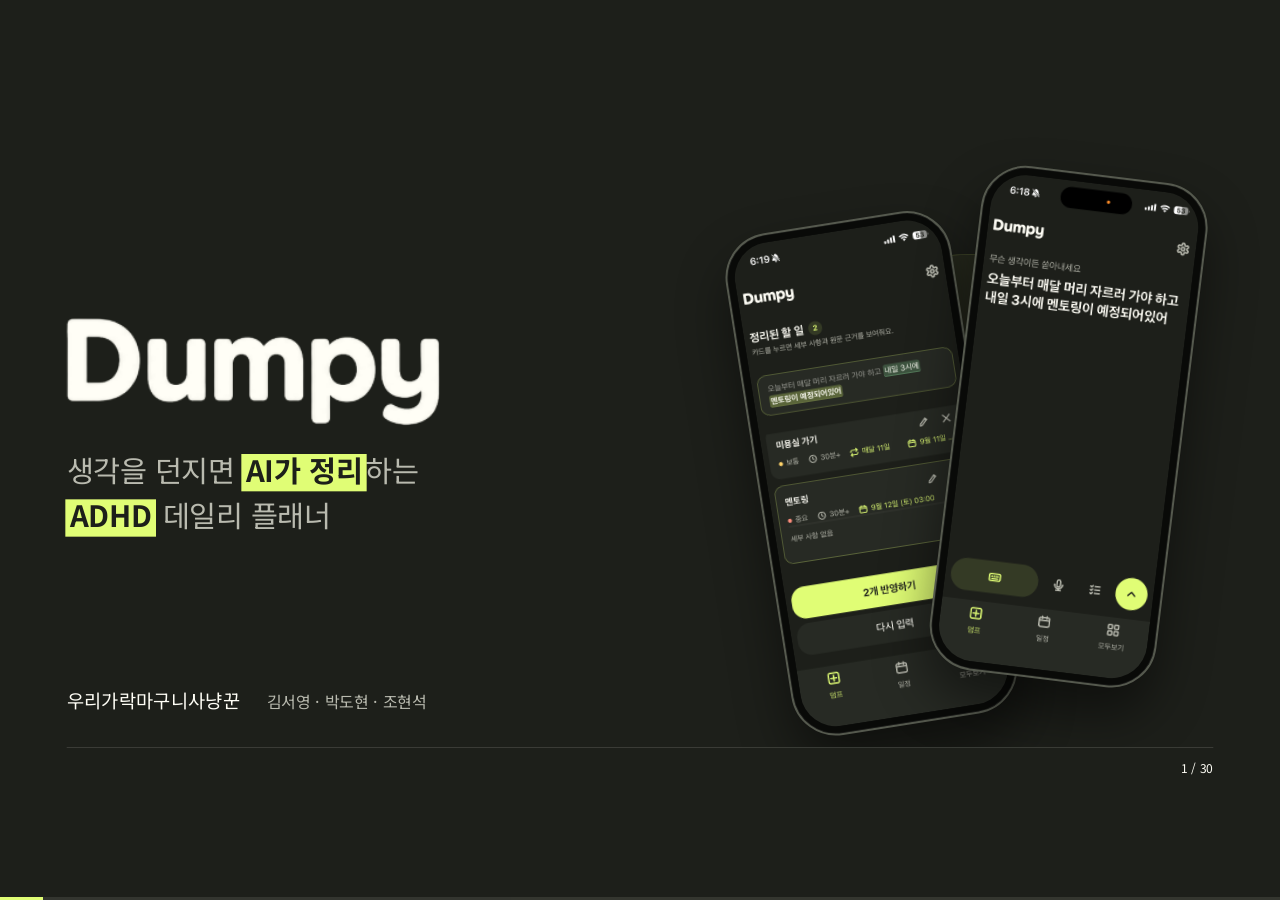
==== commit f5105e45: "Integrate 30-slide presentation with demos and unified styling" ====
--- a/index.html
+++ b/index.html
@@ -1,3306 +1,384 @@
-<!doctype html><html lang="ko"><meta charset="utf-8"><meta name="viewport" content="width=device-width,initial-scale=1"><title>Dumpy · 통합 발표</title><style>html,body{margin:0;background:#10120e;overflow:hidden}iframe{position:fixed;inset:0;width:100%;height:100%;border:0}nav{position:fixed;right:15px;bottom:12px;opacity:0;transition:opacity .2s;display:flex;gap:12px;align-items:center;color:#ddd;font:13px sans-serif}nav:hover,nav:focus-within{opacity:1}button{background:#272a24;color:#fff;border:1px solid #555;border-radius:6px;padding:8px 14px}</style><iframe id="old" title="Dumpy 발표 old" srcdoc="&lt;!doctype html&gt;&lt;html lang=&quot;ko&quot;&gt;&lt;meta charset=&quot;utf-8&quot;&gt;&lt;style&gt;@font-face {
-                font-family: &quot;Noto Sans KR&quot;;
-                font-style: normal;
-                font-weight: 100 599;
-                font-display: swap;
-                src: url(assets/fonts/noto-sans-kr-1.woff2)
-                    format(&quot;woff2&quot;);
-            }
-
-            @font-face {
-                font-family: &quot;Noto Sans KR&quot;;
-                font-style: normal;
-                font-weight: 600 900;
-                font-display: swap;
-                src: url(assets/fonts/noto-sans-kr-2.woff2)
-                    format(&quot;woff2&quot;);
-            }
-            html,
-            body {
-                width: 100%;
-                height: 100%;
-                margin: 0;
-                overflow: hidden;
-                background: var(--stage-bg, #000);
-            }
-            .deck-viewport {
-                position: fixed;
-                inset: 0;
-                overflow: hidden;
-                background: var(--stage-bg, #000);
-            }
-            .deck-stage {
-                position: absolute;
-                left: 0;
-                top: 0;
-                width: 1920px;
-                height: 1080px;
-                overflow: hidden;
-                transform-origin: 0 0;
-                background: var(--slide-bg, #fff);
-            }
-            .slide {
-                position: absolute;
-                inset: 0;
-                width: 1920px;
-                height: 1080px;
-                overflow: hidden;
-                display: block;
-                visibility: hidden;
-                opacity: 0;
-                pointer-events: none;
-                background: var(--slide-bg, #fff);
-            }
-
-            .slide.active,
-            .slide.visible {
-                visibility: visible;
-                opacity: 1;
-                pointer-events: auto;
-                z-index: 1;
-            }
-            img,
-            video,
-            canvas,
-            svg {
-                max-width: 100%;
-                max-height: 100%;
-            }
-            .deck-controls {
-                position: fixed;
-                left: 50%;
-                bottom: 22px;
-                transform: translateX(-50%);
-                z-index: 1000;
-            }
-            @media print {
-                html,
-                body {
-                    width: 1920px;
-                    height: auto;
-                    overflow: visible;
-                    background: #fff;
-                }
-
-                .deck-viewport {
-                    position: static;
-                    overflow: visible;
-                    background: #fff;
-                }
-
-                .deck-stage {
-                    position: static;
-                    width: auto;
-                    height: auto;
-                    transform: none !important;
-                    background: none;
-                }
-
-                .slide {
-                    position: relative;
-                    display: block !important;
-                    visibility: visible !important;
-                    opacity: 1 !important;
-                    pointer-events: auto !important;
-                    width: 1920px;
-                    height: 1080px;
-                    break-after: page;
-                    page-break-after: always;
-                }
-
-                .slide:last-child {
-                    break-after: auto;
-                    page-break-after: auto;
-                }
-
-                .deck-controls {
-                    display: none !important;
-                }
-            }
-            @media (prefers-reduced-motion: reduce) {
-                *,
-                *::before,
-                *::after {
-                    animation-duration: 0.01ms !important;
-                    transition-duration: 0.2s !important;
-                }
-            }
-            :root {
-                --bg: #1d1f1a;
-                --surface: #272a24;
-                --paper: #fffef6;
-                --muted: #b9baaf;
-                --accent: #e0fd75;
-                --stage-bg: #10120f;
-                --slide-bg: #1d1f1a;
-            }
-
-            * {
-                box-sizing: border-box;
-            }
-
-            body,
-            button {
-                font-family: &quot;Noto Sans KR&quot;, sans-serif;
-            }
-
-            button {
-                cursor: pointer;
-            }
-            .slide {
-                padding: 72px 100px;
-                color: var(--paper);
-            }
-
-            .topline {
-                display: flex;
-                justify-content: flex-end;
-                align-items: center;
-                font-size: 21px;
-                font-weight: 600;
-                letter-spacing: 2px;
-            }
-
-            .topline .wordmark {
-                font-size: 28px;
-                letter-spacing: -1px;
-                font-weight: 800;
-            }
-
-            h1,
-            h2,
-            h3,
-            p {
-                margin: 0;
-            }
-
-            h2 {
-                margin-top: 58px;
-                font-size: 70px;
-                line-height: 1.3;
-                letter-spacing: -3px;
-                font-weight: 750;
-                word-break: keep-all;
-            }
-
-            h3 {
-                font-size: 36px;
-                line-height: 1.45;
-                letter-spacing: -1px;
-                word-break: keep-all;
-            }
-
-            em {
-                color: var(--accent);
-                font-style: normal;
-            }
-
-            .slide-body {
-                margin-top: 56px;
-            }
-
-            .footer {
-                position: absolute;
-                left: 100px;
-                right: 100px;
-                bottom: 49px;
-                display: flex;
-                align-items: center;
-                justify-content: space-between;
-                padding-top: 17px;
-                border-top: 1px solid #b9baaf40;
-                font-size: 18px;
-                letter-spacing: 0.3px;
-            }
-
-            .footer span:last-child {
-                font-variant-numeric: tabular-nums;
-            }
-
-            .cover .footer {
-                justify-content: flex-end;
-            }
-
-            .eyebrow {
-                display: block;
-                font-size: 22px;
-                letter-spacing: 1px;
-                font-weight: 600;
-                margin-bottom: 24px;
-            }
-
-            .status-tag {
-                display: inline-block;
-                padding: 9px 17px;
-                border: 1px solid currentColor;
-                border-radius: 30px;
-                font-size: 20px;
-            }
-
-            .takeaway {
-                position: absolute;
-                bottom: 156px;
-                left: 100px;
-                right: 100px;
-                padding: 28px 0;
-                border-top: 2px solid #b9baaf60;
-                font-size: 30px;
-            }
-
-            .accent-panel {
-                background: var(--accent) !important;
-                color: var(--bg);
-            }
-            /* === COVER HERO === */
-            .cover-final {
-                position: absolute;
-                inset: 0;
-            }
-
-            /* Use the same wordmark asset as the application header. */
-            .cover-brand img,
-            .cover .wordmark img {
-                display: block;
-                object-fit: contain;
-            }
-
-            .cover-brand img {
-                width: 560px;
-                height: auto;
-            }
-
-            .cover-brand {
-                position: absolute;
-                top: 338px;
-                left: 100px;
-                height: 170px;
-                display: flex;
-                align-items: center;
-                font-size: 104px;
-                font-weight: 850;
-                letter-spacing: -6px;
-            }
-
-            .brand-dot {
-                display: inline-block;
-                width: 19px;
-                height: 19px;
-                margin-left: 12px;
-                border-radius: 50%;
-                background: var(--accent);
-            }
-
-            .cover-desc {
-                position: absolute;
-                top: 535px;
-                left: 100px;
-                margin: 0;
-                font-size: 44px;
-                line-height: 1.55;
-                color: var(--muted);
-            }
-
-            .cover-desc .marker-highlight {
-                position: relative;
-                z-index: 0;
-                display: inline-block;
-                padding: 0 0.1em;
-                color: var(--bg);
-                font-weight: 700;
-            }
-
-            .cover-desc .marker-highlight::before {
-                content: &quot;&quot;;
-                position: absolute;
-                z-index: -1;
-                top: 16%;
-                right: -0.04em;
-                bottom: 2%;
-                left: -0.04em;
-                background: var(--accent);
-                transform: rotate(-0.8deg);
-            }
-
-            .cover-desc .marker-highlight:nth-of-type(2)::before {
-                transform: rotate(0.7deg);
-            }
-
-            .cover-team {
-                position: absolute;
-                left: 100px;
-                bottom: 145px;
-                font-size: 28px;
-            }
-
-            .cover-team span {
-                margin-left: 32px;
-                font-size: 24px;
-                color: var(--muted);
-            }
-            /* === COVER PHONE MOCKUPS === */
-            .cover-phones {
-                position: absolute;
-                top: 62px;
-                right: 82px;
-                width: 790px;
-                height: 900px;
-            }
-
-            .cover-phones::before {
-                content: &quot;&quot;;
-                position: absolute;
-                top: 184px;
-                left: 102px;
-                width: 610px;
-                height: 610px;
-                border-radius: 50%;
-                background: rgba(224, 253, 117, 0.06);
-                border: 1px solid rgba(224, 253, 117, 0.18);
-            }
-
-            .phone-mockup {
-                position: absolute;
-                width: 342px;
-                height: 762px;
-                padding: 11px;
-                overflow: hidden;
-                border: 3px solid #55594e;
-                border-radius: 68px;
-                background: #090a08;
-                box-shadow:
-                    0 42px 80px rgba(0, 0, 0, 0.48),
-                    0 0 0 1px rgba(255, 255, 255, 0.08) inset;
-            }
-
-            .phone-mockup img {
-                display: block;
-                width: 100%;
-                height: 100%;
-                object-fit: cover;
-                border-radius: 54px;
-            }
-
-            .phone-mockup-text {
-                top: 116px;
-                left: 48px;
-                z-index: 1;
-                transform: rotate(-9deg);
-            }
-
-            .phone-mockup-voice {
-                top: 46px;
-                right: 24px;
-                z-index: 2;
-                transform: rotate(7deg);
-            }
-
-            .check {
-                display: inline-grid;
-                place-items: center;
-                width: 45px;
-                height: 45px;
-                border: 1px solid #b9baaf75;
-                color: var(--accent);
-                border-radius: 50%;
-                font-size: 27px;
-            }
-            .problem-flow {
-                display: flex;
-                gap: 38px;
-                align-items: center;
-                margin-top: 95px;
-            }
-
-            .thought {
-                width: 465px;
-            }
-
-            .thought p {
-                font-size: 42px;
-                line-height: 1.6;
-                font-weight: 600;
-                letter-spacing: -1px;
-            }
-
-            .flow-arrow {
-                font-size: 60px;
-                opacity: 0.35;
-            }
-
-            .input-stack {
-                width: 410px;
-                display: grid;
-                gap: 14px;
-            }
-
-            .input-stack div {
-                border: 1px solid #b9baaf;
-                border-radius: 12px;
-                padding: 24px;
-                font-size: 29px;
-                background: var(--surface);
-            }
-
-            .friction {
-                width: 350px;
-            }
-
-            .friction span {
-                display: block;
-                font-size: 26px;
-            }
-
-            .friction strong {
-                display: block;
-                margin-top: 20px;
-                font-size: 46px;
-                letter-spacing: -2px;
-            }
-
-            .evidence-grid {
-                display: grid;
-                grid-template-columns: 570px 1fr;
-                gap: 75px;
-            }
-
-            .evidence-number strong {
-                font-size: 216px;
-                line-height: 1;
-                color: var(--accent);
-                letter-spacing: -12px;
-            }
-
-            .evidence-number strong span {
-                font-size: 54px;
-                margin-left: 25px;
-                letter-spacing: 0;
-            }
-
-            .evidence-number p {
-                margin-top: 20px;
-                font-size: 35px;
-                line-height: 1.5;
-            }
-
-            .evidence-number small {
-                display: block;
-                margin-top: 27px;
-                font-size: 20px;
-                color: var(--muted);
-            }
-
-            .evidence-list article {
-                display: flex;
-                gap: 27px;
-                padding: 25px 0;
-                border-bottom: 1px solid #b9baaf40;
-            }
-
-            .evidence-list article &gt; span {
-                color: var(--accent);
-                font-size: 25px;
-                padding-top: 8px;
-            }
-
-            .evidence-list p {
-                font-size: 26px;
-                margin-top: 8px;
-                color: var(--muted);
-            }
-
-            .target-layout {
-                display: grid;
-                grid-template-columns: 1.2fr 1fr;
-                gap: 100px;
-                margin-top: 80px;
-            }
-
-            .target-main h3 {
-                font-size: 49px;
-                line-height: 1.45;
-            }
-
-            .target-main p {
-                margin-top: 30px;
-                font-size: 29px;
-                line-height: 1.7;
-            }
-
-            .target-filter {
-                display: flex;
-                flex-direction: column;
-                gap: 25px;
-                padding-left: 75px;
-                border-left: 2px solid #b9baaf;
-            }
-
-            .target-filter &gt; span {
-                font-size: 28px;
-                opacity: 0.55;
-                text-decoration: line-through;
-            }
-
-            .target-filter strong {
-                font-size: 43px;
-                line-height: 1.5;
-                margin-top: 10px;
-            }
-
-            .big-path {
-                display: flex;
-                align-items: center;
-                justify-content: space-between;
-                margin-top: 130px;
-            }
-
-            .big-path div {
-                min-width: 270px;
-            }
-
-            .big-path span {
-                display: block;
-                font-size: 23px;
-                opacity: 0.6;
-            }
-
-            .big-path strong {
-                display: block;
-                font-size: 70px;
-                letter-spacing: -4px;
-                margin: 18px 0;
-            }
-
-            .big-path small {
-                font-size: 29px;
-            }
-
-            .big-path &gt; b {
-                font-size: 55px;
-                opacity: 0.5;
-            }
-
-            .large-caption {
-                margin-top: 120px;
-                font-size: 32px;
-            }
-
-            .demo-grid {
-                display: grid;
-                grid-template-columns: 820px 1fr;
-                gap: 65px;
-            }
-
-            .dump-box {
-                background: var(--surface);
-                border: 1px solid #b9baaf40;
-                border-radius: 28px;
-                padding: 36px;
-            }
-
-            .mini-brand {
-                display: flex;
-                justify-content: space-between;
-                font-size: 30px;
-                font-weight: 800;
-            }
-
-            .mini-brand span {
-                font-weight: 400;
-                font-size: 18px;
-                color: var(--muted);
-            }
-
-            .dump-box &gt; p {
-                font-size: 38px;
-                line-height: 1.8;
-                letter-spacing: -1px;
-                margin: 36px 0;
-            }
-
-            .dump-bottom {
-                display: flex;
-                align-items: center;
-                justify-content: space-between;
-                font-size: 21px;
-                color: var(--muted);
-            }
-
-            .dump-bottom b {
-                border-radius: 13px;
-                padding: 16px 23px;
-                color: var(--bg);
-                background: var(--accent);
-            }
-
-            .task-results {
-                display: grid;
-                gap: 18px;
-            }
-
-            .task-results article {
-                border-bottom: 1px solid #b9baaf40;
-                display: flex;
-                align-items: center;
-                gap: 24px;
-                padding: 20px 0;
-            }
-
-            .task-type {
-                font-size: 20px;
-                border-radius: 8px;
-                padding: 10px 13px;
-                background: #e0fd7517;
-                color: var(--accent);
-            }
-
-            .task-results p {
-                margin-top: 6px;
-                font-size: 25px;
-                color: var(--muted);
-            }
-
-            .task-results .check {
-                margin-left: auto;
-                flex-shrink: 0;
-            }
-
-            .task-results .pending {
-                color: var(--accent);
-            }
-
-            .review-strip {
-                display: grid;
-                grid-template-columns: 1fr 55px 1fr 55px 1fr;
-                gap: 18px;
-                align-items: center;
-                margin-top: 80px;
-            }
-
-            .review-strip &gt; div {
-                background: var(--surface);
-                border: 1px solid #b9baaf70;
-                border-radius: 20px;
-                padding: 38px 26px;
-                min-height: 258px;
-            }
-
-            .review-strip span {
-                display: block;
-                font-size: 23px;
-            }
-
-            .review-strip strong {
-                display: block;
-                font-size: 35px;
-                margin-top: 26px;
-                letter-spacing: -1px;
-            }
-
-            .review-strip p {
-                margin-top: 16px;
-                font-size: 23px;
-            }
-
-            .review-strip &gt; b {
-                font-size: 40px;
-                text-align: center;
-            }
-
-            .principle-row {
-                display: flex;
-                justify-content: space-between;
-                font-size: 28px;
-                margin-top: 72px;
-                padding: 0 20px;
-            }
-
-            .entry-layout {
-                display: grid;
-                grid-template-columns: 600px 1fr;
-                gap: 90px;
-            }
-
-            .phone {
-                width: 405px;
-                height: 525px;
-                margin-left: 65px;
-                border: 3px solid #b9baaf70;
-                border-radius: 47px;
-                padding: 26px;
-                background: #272a24;
-                position: relative;
-            }
-
-            .phone-island {
-                width: 95px;
-                height: 20px;
-                border-radius: 30px;
-                background: var(--bg);
-                margin: 0 auto;
-            }
-
-            .phone-time {
-                font-size: 76px;
-                text-align: center;
-                margin-top: 22px;
-                font-weight: 600;
-                letter-spacing: -3px;
-            }
-
-            .phone-date {
-                font-size: 19px;
-                color: var(--muted);
-                text-align: center;
-                margin-top: 10px;
-            }
-
-            .widget {
-                background: var(--accent);
-                color: var(--bg);
-                padding: 23px;
-                border-radius: 20px;
-                margin-top: 32px;
-            }
-
-            .widget &gt; b {
-                font-size: 22px;
-            }
-
-            .widget strong {
-                display: block;
-                font-size: 25px;
-                margin-top: 12px;
-            }
-
-            .widget &gt; div {
-                display: flex;
-                gap: 10px;
-                font-size: 16px;
-                margin-top: 20px;
-            }
-
-            .widget &gt; div span {
-                padding: 10px 9px;
-                border-radius: 8px;
-                background: #1d1f1a15;
-            }
-
-            .phone-caption {
-                font-size: 16px;
-                color: var(--muted);
-                text-align: center;
-                margin-top: 22px;
-            }
-
-            .entry-copy h3 {
-                font-size: 51px;
-                margin-top: 24px;
-            }
-
-            .entry-copy &gt; p {
-                font-size: 28px;
-                line-height: 1.8;
-                color: var(--muted);
-                margin-top: 26px;
-            }
-
-            .metric-line {
-                border-top: 1px solid #b9baaf50;
-                margin-top: 32px;
-                padding-top: 25px;
-                display: flex;
-                flex-wrap: wrap;
-                gap: 16px 30px;
-            }
-
-            .metric-line small {
-                width: 100%;
-                font-size: 19px;
-                color: var(--accent);
-            }
-
-            .metric-line b {
-                font-size: 27px;
-            }
-
-            .plan-layout {
-                display: grid;
-                grid-template-columns: 690px 1fr;
-                gap: 80px;
-            }
-
-            .plan-inputs h3 {
-                font-size: 41px;
-                line-height: 1.5;
-                margin-top: 25px;
-            }
-
-            .plan-inputs &gt; p {
-                font-size: 24px;
-                margin-top: 18px;
-            }
-
-            .outline-note {
-                font-size: 25px;
-                line-height: 1.5;
-                border-left: 5px solid #a8c34e;
-                padding-left: 20px;
-                margin-top: 27px;
-            }
-
-            .timeline {
-                border: 1px solid #b9baaf;
-                border-radius: 22px;
-                padding: 28px;
-            }
-
-            .timeline-label {
-                display: flex;
-                justify-content: space-between;
-                font-size: 26px;
-                font-weight: 700;
-                margin-bottom: 28px;
-            }
-
-            .timeline-label span {
-                font-size: 18px;
-                font-weight: 400;
-            }
-
-            .time-row {
-                display: grid;
-                grid-template-columns: 90px 1fr;
-                gap: 14px;
-                margin-top: 16px;
-                align-items: center;
-            }
-
-            .time-row &gt; span {
-                font-size: 23px;
-            }
-
-            .time-row &gt; div {
-                border: 1px solid #8b9d56;
-                background: #e0fd7517;
-                padding: 20px;
-                border-radius: 10px;
-                font-size: 29px;
-            }
-
-            .time-row small {
-                display: block;
-                font-size: 17px;
-                margin-top: 7px;
-            }
-
-            .time-row .fixed {
-                background: var(--surface);
-                color: var(--paper);
-                border-color: var(--surface);
-            }
-
-            .timeline-foot {
-                margin: 24px 0 0 104px;
-                font-size: 20px;
-            }
-
-            .return-path {
-                display: grid;
-                grid-template-columns: repeat(3, 1fr);
-                margin-top: 100px;
-            }
-
-            .return-path &gt; div {
-                border-top: 2px solid #b9baaf50;
-                position: relative;
-                padding: 45px 10px 0 0;
-            }
-
-            .path-dot {
-                position: absolute;
-                top: -11px;
-                left: 0;
-                width: 20px;
-                height: 20px;
-                background: var(--accent);
-                border-radius: 50%;
-            }
-
-            .return-path small {
-                font-size: 23px;
-                color: var(--accent);
-            }
-
-            .return-path h3 {
-                margin-top: 20px;
-                font-size: 32px;
-            }
-
-            .return-banner {
-                margin-top: 85px;
-                font-size: 37px;
-                line-height: 1.65;
-                padding: 32px 40px;
-                background: var(--surface);
-                border-radius: 18px;
-            }
-
-            .return-banner b {
-                color: var(--accent);
-            }
-
-            .comparison-head {
-                display: flex;
-                justify-content: space-between;
-                align-items: baseline;
-                margin-top: 60px;
-                margin-bottom: 30px;
-            }
-
-            .comparison-head p {
-                font-size: 24px;
-            }
-
-            .comparison-head strong {
-                font-size: 30px;
-            }
-
-            .rubric {
-                width: 100%;
-                border-collapse: collapse;
-                font-size: 28px;
-            }
-
-            .rubric th {
-                padding: 22px 24px;
-                text-align: left;
-                background: var(--surface);
-                color: var(--paper);
-                font-size: 22px;
-                font-weight: 500;
-            }
-
-            .rubric td {
-                padding: 28px 24px;
-                border-bottom: 1px solid #b9baaf;
-            }
-
-            .rubric td:first-child {
-                font-weight: 700;
-            }
-
-            .architecture {
-                display: grid;
-                grid-template-columns: 1fr 50px 1fr 50px 1fr;
-                gap: 20px;
-                align-items: center;
-                margin-top: 62px;
-            }
-
-            .architecture &gt; div {
-                border: 1px solid #b9baaf55;
-                border-radius: 18px;
-                background: var(--surface);
-                padding: 30px;
-            }
-
-            .architecture span {
-                display: block;
-                font-size: 19px;
-                color: var(--accent);
-                letter-spacing: 1px;
-            }
-
-            .architecture h3 {
-                font-size: 31px;
-                margin-top: 25px;
-                letter-spacing: -0.8px;
-            }
-
-            .architecture p {
-                font-size: 24px;
-                margin-top: 12px;
-            }
-
-            .architecture small {
-                display: block;
-                font-size: 18px;
-                color: var(--muted);
-                margin-top: 32px;
-            }
-
-            .arch-arrow {
-                font-size: 44px;
-                color: var(--accent);
-                text-align: center;
-            }
-
-            .architecture-bottom {
-                display: grid;
-                grid-template-columns: 580px 1fr;
-                gap: 40px;
-                margin-top: 42px;
-            }
-
-            .architecture-bottom &gt; div {
-                border-left: 3px solid var(--accent);
-                padding: 14px 27px;
-            }
-
-            .architecture-bottom b {
-                font-size: 27px;
-                display: block;
-            }
-
-            .architecture-bottom span {
-                display: block;
-                font-size: 23px;
-                line-height: 1.7;
-                margin-top: 12px;
-                color: var(--muted);
-            }
-
-            .quality-layout {
-                display: grid;
-                grid-template-columns: 740px 1fr;
-                gap: 70px;
-                margin-top: 60px;
-            }
-
-            .quality-question h3 {
-                font-size: 48px;
-            }
-
-            .quality-question p {
-                font-size: 28px;
-                margin-top: 30px;
-            }
-
-            .quality-steps article {
-                display: flex;
-                gap: 28px;
-                padding: 22px 0;
-                border-bottom: 1px solid #b9baaf;
-            }
-
-            .quality-steps b {
-                padding-top: 5px;
-                font-size: 27px;
-                color: var(--accent);
-            }
-
-            .quality-steps h3 {
-                font-size: 31px;
-            }
-
-            .quality-steps p {
-                font-size: 25px;
-                margin-top: 8px;
-            }
-
-            .learning-flow {
-                display: grid;
-                grid-template-columns: 1fr 60px 1fr 60px 1fr;
-                gap: 20px;
-                align-items: center;
-                margin-top: 85px;
-            }
-
-            .learning-flow &gt; div {
-                border-radius: 18px;
-                background: var(--surface);
-                padding: 35px;
-            }
-
-            .learning-flow span {
-                font-size: 22px;
-            }
-
-            .learning-flow h3 {
-                font-size: 37px;
-                margin-top: 26px;
-            }
-
-            .learning-flow &gt; b {
-                font-size: 44px;
-                text-align: center;
-            }
-
-            .learning-footer {
-                margin-top: 64px;
-                display: flex;
-                align-items: baseline;
-                gap: 50px;
-            }
-
-            .learning-footer strong {
-                color: var(--accent);
-                font-size: 26px;
-            }
-
-            .learning-footer p {
-                color: var(--muted);
-                font-size: 25px;
-            }
-
-            .stage-columns {
-                display: grid;
-                grid-template-columns: 1fr 1fr;
-                gap: 80px;
-            }
-
-            .stage-columns &gt; div {
-                padding: 25px 35px;
-            }
-
-            .stage-columns h3 {
-                font-size: 38px;
-            }
-
-            .stage-next {
-                border-left: 2px solid #b9baaf;
-            }
-
-            .stage-columns ul {
-                padding-left: 30px;
-                font-size: 26px;
-                line-height: 2;
-                margin-top: 25px;
-            }
-
-            .roadmap {
-                display: grid;
-                grid-template-columns: 1fr 1.2fr 1fr;
-                gap: 30px;
-                margin-top: 45px;
-            }
-
-            .roadmap article {
-                padding: 30px;
-                border-top: 3px solid #b9baaf60;
-            }
-
-            .roadmap .roadmap-focus {
-                border-color: var(--accent);
-                background: var(--surface);
-            }
-
-            .month {
-                display: block;
-                font-size: 83px;
-                font-weight: 750;
-                line-height: 1.1;
-                letter-spacing: -3px;
-                color: var(--accent);
-            }
-
-            .month span {
-                font-size: 22px;
-                margin-left: 15px;
-                letter-spacing: 0;
-                color: var(--muted);
-            }
-
-            .roadmap .status-tag {
-                margin-top: 25px;
-                font-size: 17px;
-                padding: 6px 14px;
-            }
-
-            .roadmap h3 {
-                margin-top: 22px;
-            }
-
-            .roadmap p {
-                font-size: 25px;
-                color: var(--muted);
-                line-height: 1.8;
-                margin-top: 17px;
-            }
-
-            .gtm {
-                display: grid;
-                grid-template-columns: 1fr 60px 1fr 60px 1fr;
-                gap: 35px;
-                align-items: center;
-                margin-top: 80px;
-            }
-
-            .gtm &gt; div {
-                border-top: 2px solid #b9baaf;
-                padding-top: 30px;
-            }
-
-            .gtm b {
-                display: block;
-                font-size: 74px;
-                line-height: 1;
-                color: var(--accent);
-            }
-
-            .gtm h3 {
-                margin-top: 30px;
-            }
-
-            .gtm p {
-                margin-top: 20px;
-                font-size: 29px;
-                line-height: 1.7;
-            }
-
-            .gtm &gt; span {
-                font-size: 45px;
-                opacity: 0.4;
-            }
-
-            .business-layout {
-                display: grid;
-                grid-template-columns: 1.5fr 1fr;
-                gap: 70px;
-            }
-
-            .business-main h3 {
-                font-size: 43px;
-            }
-
-            .business-main p {
-                font-size: 28px;
-                line-height: 1.7;
-                margin-top: 32px;
-                max-width: 820px;
-                color: var(--muted);
-            }
-
-            .business-main .status-tag {
-                margin-top: 35px;
-                font-size: 20px;
-                color: var(--muted);
-            }
-
-            .business-math {
-                border-left: 2px solid #b9baaf60;
-                padding-left: 48px;
-            }
-
-            .business-math &gt; div {
-                border-bottom: 1px solid #b9baaf40;
-                padding: 17px 0 27px;
-                margin-bottom: 15px;
-            }
-
-            .business-math span {
-                display: block;
-                font-size: 22px;
-                color: var(--muted);
-            }
-
-            .business-math b {
-                display: block;
-                font-size: 27px;
-                margin-top: 12px;
-            }
-
-            .business-math &gt; strong {
-                display: block;
-                font-size: 33px;
-                line-height: 1.6;
-                color: var(--accent);
-                margin-top: 28px;
-            }
-
-            .team-grid {
-                display: grid;
-                grid-template-columns: repeat(3, 1fr);
-                gap: 50px;
-                margin-top: 65px;
-            }
-
-            .team-grid article {
-                padding-top: 25px;
-                border-top: 2px solid #b9baaf60;
-            }
-
-            .team-grid span {
-                font-size: 20px;
-                letter-spacing: 1px;
-            }
-
-            .team-grid h3 {
-                font-size: 56px;
-                margin-top: 27px;
-            }
-
-            .team-grid b {
-                display: block;
-                font-size: 26px;
-                margin-top: 20px;
-            }
-
-            .team-grid p {
-                font-size: 27px;
-                line-height: 1.8;
-                margin-top: 22px;
-            }
-
-            .team-bottom {
-                margin-top: 62px;
-                padding: 25px;
-                background: var(--surface);
-                font-size: 25px;
-            }
-
-            .team-bottom b {
-                margin-left: 40px;
-            }
-
-            .closing h2 {
-                font-size: 94px;
-                margin-top: 96px;
-            }
-
-            .closing-line {
-                font-size: 31px;
-                margin-top: -15px;
-            }
-
-            .closing-word {
-                font-size: 172px;
-                font-weight: 850;
-                letter-spacing: -10px;
-                margin-top: 35px;
-            }
-
-            .closing-word .brand-dot {
-                background: var(--accent);
-                width: 30px;
-                height: 30px;
-            }
-
-            .closing-bottom {
-                margin-top: 46px;
-                display: flex;
-                justify-content: space-between;
-                align-items: baseline;
-                font-size: 29px;
-            }
-
-            .closing-bottom span {
-                font-size: 23px;
-            }
-
-            .deck-controls {
-                display: flex;
-                align-items: center;
-                gap: 7px;
-                padding: 7px;
-                background: #10120fed;
-                border: 1px solid #b9baaf40;
-                border-radius: 14px;
-                opacity: 0;
-                transition: opacity 0.2s;
-                color: var(--paper);
-                white-space: nowrap;
-            }
-
-            .deck-controls:hover,
-            .deck-controls:focus-within,
-            body.controls-awake .deck-controls {
-                opacity: 1;
-            }
-
-            .deck-controls button,
-            .edit-toggle {
-                background: transparent;
-                color: var(--paper);
-                border: 0;
-                border-radius: 8px;
-                padding: 8px 10px;
-                font-size: 13px;
-            }
-
-            .deck-controls button:hover {
-                background: #e0fd7520;
-            }
-
-            #counter {
-                font-size: 12px;
-                min-width: 48px;
-                text-align: center;
-            }
-
-            .progress-track {
-                position: fixed;
-                bottom: 0;
-                left: 0;
-                height: 3px;
-                width: 100%;
-                background: #b9baaf25;
-                z-index: 1100;
-            }
-
-            #progress {
-                height: 100%;
-                background: var(--accent);
-                transition: width 0.2s;
-            }
-
-            .edit-hotzone {
-                position: fixed;
-                left: 0;
-                top: 0;
-                width: 80px;
-                height: 80px;
-                z-index: 2500;
-            }
-
-            .edit-toggle {
-                position: fixed;
-                left: 16px;
-                top: 16px;
-                background: #1d1f1a;
-                border: 1px solid #b9baaf70;
-                z-index: 2600;
-                opacity: 0;
-                pointer-events: none;
-            }
-
-            .edit-toggle.show,
-            .edit-toggle.active {
-                opacity: 1;
-                pointer-events: auto;
-            }
-
-            [contenteditable=&quot;true&quot;] {
-                outline: 1px dashed #8b9d56;
-                outline-offset: 5px;
-            }
-
-            #toast {
-                position: fixed;
-                left: 50%;
-                top: 18px;
-                transform: translateX(-50%);
-                background: var(--accent);
-                color: var(--bg);
-                padding: 10px 20px;
-                border-radius: 8px;
-                z-index: 5000;
-                font-size: 14px;
-            }
-
-            #toast[hidden] {
-                display: none;
-            }
-
-            @media print {
-                @page {
-                    size: 20in 11.25in;
-                    margin: 0;
-                }
-
-                .slide {
-                    print-color-adjust: exact;
-                    -webkit-print-color-adjust: exact;
-                }
-
-                .slide h2,
-                .slide-body {
-                    opacity: 1 !important;
-                    transform: none !important;
-                }
-
-                .deck-controls,
-                .edit-toggle,
-                .edit-hotzone,
-                .progress-track,
-                #toast {
-                    display: none !important;
-                }
-            }
-            /* === RESTRUCTURED STORY / VIDEO SLOT === */
-            .story-lead {
-                font-size: 32px;
-                line-height: 1.65;
-                color: var(--muted);
-            }
-
-            .story-grid {
-                display: grid;
-                grid-template-columns: repeat(3, 1fr);
-                gap: 36px;
-                margin-top: 52px;
-            }
-
-            .story-grid article {
-                padding: 32px;
-                border-top: 2px solid var(--accent);
-                background: var(--surface);
-                border-radius: 0 0 18px 18px;
-            }
-
-            .story-grid article &gt; span {
-                font-size: 22px;
-                color: var(--accent);
-            }
-
-            .story-grid h3 {
-                margin-top: 28px;
-                font-size: 39px;
-            }
-
-            .story-grid p {
-                margin-top: 22px;
-                font-size: 26px;
-                line-height: 1.6;
-                color: var(--muted);
-            }
-
-            .story-grid-tall article {
-                min-height: 310px;
-            }
-
-            .adhd-slide h2 {
-                font-size: 72px;
-                letter-spacing: -3.6px;
-                white-space: nowrap;
-            }
-
-            .adhd-slide .slide-body {
-                margin-top: 48px;
-            }
-
-            .adhd-slide .story-lead {
-                font-size: 38px;
-                line-height: 1.45;
-                white-space: nowrap;
-            }
-
-            .adhd-table {
-                width: calc(100% - 32px);
-                margin: 46px auto 0;
-                border-collapse: collapse;
-                table-layout: fixed;
-                border-top: 2px solid var(--accent);
-                background: var(--surface);
-            }
-
-            .adhd-table tr {
-                border-bottom: 1px solid var(--line);
-            }
-
-            .adhd-table td {
-                padding: 30px 34px;
-                font-size: 31px;
-                line-height: 1.35;
-                text-align: center;
-                vertical-align: middle;
-            }
-
-            .adhd-table td:first-child {
-                width: 43%;
-                color: var(--paper);
-                font-weight: 700;
-            }
-
-            .adhd-table td:last-child {
-                color: var(--muted);
-            }
-
-            .adhd-table .term-en {
-                margin-left: 10px;
-                font-size: 24px;
-                font-weight: 500;
-                color: var(--muted);
-            }
-
-            .thought-overload {
-                padding: 0;
-                overflow: hidden;
-            }
-
-            .thought-stream {
-                width: 2400px;
-                margin: -10px 0 0 -190px;
-                font-size: 120px;
-                line-height: 1.14;
-                letter-spacing: -5.2px;
-                font-weight: 720;
-                color: var(--paper);
-            }
-
-            .thought-line {
-                display: block;
-                width: max-content;
-                white-space: nowrap;
-                clip-path: inset(0 100% 0 0);
-                --line-index: 0;
-            }
-
-            .thought-line:nth-child(even) {
-                transform: translateX(-84px);
-            }
-
-            .thought-line:nth-child(3n) {
-                transform: translateX(54px);
-            }
-
-            .thought-line:nth-child(2) {
-                --line-index: 1;
-            }
-
-            .thought-line:nth-child(3) {
-                --line-index: 2;
-            }
-
-            .thought-line:nth-child(4) {
-                --line-index: 3;
-            }
-
-            .thought-line:nth-child(5) {
-                --line-index: 4;
-            }
-
-            .thought-line:nth-child(6) {
-                --line-index: 5;
-            }
-
-            .thought-line:nth-child(7) {
-                --line-index: 6;
-            }
-
-            .thought-line:nth-child(8) {
-                --line-index: 7;
-            }
-
-            .thought-overload.active .thought-line {
-                animation: thought-type 0.72s steps(18, end) both;
-                animation-delay: calc(var(--line-index) * 0.34s);
-            }
-
-            @keyframes thought-type {
-                from {
-                    clip-path: inset(0 100% 0 0);
-                }
-
-                to {
-                    clip-path: inset(0 0 0 0);
-                }
-            }
-
-            @media (prefers-reduced-motion: reduce) {
-                .thought-line {
-                    clip-path: none;
-                    animation: none !important;
-                }
-            }
-
-            /* Portrait video: 1080 × 1920, with room for the footer. */
-            .video-slide h2 {
-                position: absolute;
-                top: 378px;
-                left: 100px;
-                width: 900px;
-                margin: 0;
-                font-size: 90px;
-                line-height: 1.32;
-            }
-
-            .video-title-highlight {
-                position: relative;
-                z-index: 0;
-                display: inline-block;
-                padding: 0 0.1em;
-                color: var(--bg);
-            }
-
-            .video-title-highlight::before {
-                content: &quot;&quot;;
-                position: absolute;
-                z-index: -1;
-                top: 16%;
-                right: -0.04em;
-                bottom: 2%;
-                left: -0.04em;
-                background: var(--accent);
-                transform: rotate(-0.8deg);
-            }
-
-            .video-slot {
-                position: absolute;
-                top: 120px;
-                left: 1130px;
-                height: 850px;
-                width: auto;
-                aspect-ratio: 9 / 16;
-                margin: 0;
-                overflow: hidden;
-                background: #10120f;
-                box-shadow: 0 0 0 1px #b9baaf40;
-                border-radius: 18px;
-            }
-
-            .video-slot video {
-                display: block;
-                width: 100%;
-                height: 100%;
-                object-fit: contain;
-            }
-
-            /* === CLINICAL FINDINGS TO PRODUCT PRINCIPLE === */
-            .narrative h2 {
-                font-size: 65px;
-                line-height: 1.25;
-            }
-            .narrative-body {
-                margin-top: 48px;
-            }
-            .clinical-cards, .journey-cards {
-                display: grid;
-                grid-template-columns: repeat(4, 1fr);
-                gap: 24px;
-            }
-            .clinical-cards article {
-                padding: 42px 28px;
-                background: var(--surface);
-                border-top: 3px solid var(--accent);
-            }
-            .clinical-cards h3 {
-                font-size: 33px;
-            }
-            .clinical-cards p {
-                margin-top: 30px;
-                font-size: 27px;
-                line-height: 1.6;
-                color: var(--muted);
-            }
-            .clinical-cards strong {
-                display: block;
-                margin-top: 58px;
-                font-size: 122px;
-                line-height: 1;
-                color: var(--accent);
-                letter-spacing: -6px;
-            }
-            .clinical-cards strong span {
-                font-size: 55px;
-            }
-            .narrative-note {
-                margin-top: 28px;
-                font-size: 24px;
-                line-height: 1.5;
-                color: var(--muted);
-            }
-            .research-pair {
-                display: grid;
-                grid-template-columns: 1fr 1fr;
-                gap: 70px;
-            }
-            .research-pair article {
-                border-top: 2px solid var(--accent);
-                padding-top: 24px;
-            }
-            .metric-label {
-                font-size: 31px;
-            }
-            .research-pair strong {
-                display: block;
-                font-size: 125px;
-                line-height: 1.35;
-                color: var(--accent);
-            }
-            .research-pair strong span {
-                font-size: 55px;
-            }
-            .research-numbers {
-                display: flex;
-                align-items: center;
-                gap: 45px;
-            }
-            .research-numbers div {
-                font-size: 28px;
-                line-height: 1.8;
-                color: var(--muted);
-            }
-            .plan-dots {
-                display: flex;
-                gap: 15px;
-            }
-            .plan-dots i {
-                width: 33px;
-                height: 33px;
-                border-radius: 50%;
-                background: var(--accent);
-            }
-            .plan-dots .partial {
-                background: linear-gradient(90deg, var(--accent) 90%, var(--surface) 90%);
-            }
-            .plan-dots .empty {
-                background: transparent;
-                border: 2px solid var(--muted);
-            }
-            .story-conclusion {
-                margin-top: 42px;
-                font-size: 36px;
-                line-height: 1.5;
-            }
-            .interview-subtitle {
-                font-size: 30px;
-                color: var(--muted);
-                margin-bottom: 30px;
-            }
-            .pain-cards {
-                display: grid;
-                grid-template-columns: 1fr 1fr;
-                gap: 24px;
-            }
-            .pain-cards article {
-                display: flex;
-                gap: 30px;
-                padding: 30px;
-                background: var(--surface);
-            }
-            .pain-index {
-                font-size: 32px;
-                color: var(--accent);
-            }
-            .pain-cards h3 {
-                font-size: 38px;
-            }
-            .pain-cards p {
-                font-size: 27px;
-                line-height: 1.55;
-                margin-top: 14px;
-                color: var(--muted);
-            }
-            .abandon-metric {
-                text-align: center;
-            }
-            .abandon-metric strong {
-                font-size: 150px;
-                line-height: 1.15;
-                color: var(--accent);
-            }
-            .abandon-metric strong span {
-                font-size: 65px;
-            }
-            .abandon-metric p {
-                font-size: 30px;
-                margin-top: 10px;
-            }
-            .quote-pair {
-                display: grid;
-                grid-template-columns: 1fr 1fr;
-                gap: 26px;
-                margin-top: 32px;
-            }
-            .quote-pair blockquote {
-                margin: 0;
-                padding: 28px 15px;
-                text-align: center;
-                background: var(--surface);
-                font-size: 31px;
-                font-weight: 700;
-                border-radius: 20px;
-            }
-            .tools-explanation {
-                margin-top: 26px;
-                font-size: 27px;
-                line-height: 1.6;
-                text-align: center;
-                color: var(--muted);
-            }
-            .paradox-grid {
-                display: grid;
-                grid-template-columns: 1.3fr 130px 1fr;
-                align-items: center;
-                gap: 24px;
-            }
-            .paradox-grid h3 {
-                font-size: 31px;
-                margin-bottom: 22px;
-            }
-            .planner-steps {
-                display: grid;
-                grid-template-columns: 1fr 1fr;
-                gap: 12px;
-                list-style-position: inside;
-                padding: 0;
-                margin: 0;
-            }
-            .planner-steps li {
-                background: var(--surface);
-                padding: 16px;
-                font-size: 26px;
-            }
-            .collision {
-                font-size: 105px;
-                text-align: center;
-                color: var(--accent);
-            }
-            .difficulty-list {
-                margin: 0;
-                padding-left: 28px;
-                font-size: 30px;
-                line-height: 1.8;
-                color: var(--muted);
-            }
-            .principle-slide h2, .principle-slide .topline {
-                display: none;
-            }
-            .principle-slide .narrative-body {
-                position: absolute;
-                inset: 310px 80px auto;
-                margin: 0;
-                text-align: center;
-            }
-            .principle-before {
-                font-size: 40px;
-                color: var(--muted);
-            }
-            .principle-main {
-                margin-top: 48px;
-                font-size: 98px;
-                font-weight: 800;
-                letter-spacing: -5px;
-                color: var(--accent);
-            }
-            .principle-after {
-                margin-top: 50px;
-                font-size: 34px;
-            }
-            .journey-origin {
-                font-size: 34px;
-                margin-bottom: 35px;
-                color: var(--muted);
-            }
-            .journey-origin::after {
-                content: &quot; ↓&quot;;
-                color: var(--accent);
-            }
-            .journey-cards article {
-                position: relative;
-                padding: 32px 24px;
-                min-height: 305px;
-                border-top: 3px solid var(--accent);
-                background: var(--surface);
-            }
-            .journey-cards article + article::before {
-                content: &quot;→&quot;;
-                position: absolute;
-                top: 120px;
-                left: -28px;
-                font-size: 31px;
-                color: var(--accent);
-            }
-            .journey-cards span {
-                font-size: 22px;
-                color: var(--accent);
-            }
-            .journey-cards h3 {
-                font-size: 31px;
-                margin-top: 32px;
-            }
-            .journey-cards p {
-                font-size: 25px;
-                line-height: 1.7;
-                margin-top: 22px;
-                color: var(--muted);
-            }
-            @media print {
-                .thought-overload .thought-line {
-                    animation: none !important;
-                    clip-path: none !important;
-                }
-            }
-
-/* Changes are saved through Git, not browser storage. */
-.edit-toggle, .edit-hotzone {
-    display: none !important;
-}
-
-html,body{margin:0;width:100%;height:100%;overflow:hidden;background:#10120e}#stage{position:absolute;left:0;top:0;width:1920px;height:1080px;transform-origin:0 0}.slide{position:absolute!important;inset:0}.slide-footer{pointer-events:none}&lt;/style&gt;&lt;body&gt;&lt;main id=&quot;stage&quot; class=&quot;deck-stage&quot;&gt;&lt;section
-                    class=&quot;slide dark cover active visible&quot;
-                    aria-label=&quot;1. Dumpy 프로젝트 소개&quot;
-                &gt;
-                    &lt;div class=&quot;cover-final&quot;&gt;
-                        &lt;div class=&quot;cover-brand&quot;&gt;
-                            &lt;img src=&quot;assets/dumpy-wordmark.png&quot; alt=&quot;Dumpy&quot; width=&quot;560&quot; height=&quot;161&quot; /&gt;
-                        &lt;/div&gt;
-                        &lt;p class=&quot;cover-desc&quot;&gt;
-                            생각을 던지면 &lt;span class=&quot;marker-highlight&quot;&gt;AI가 정리&lt;/span&gt;하는
-                            &lt;br /&gt;
-                            &lt;span class=&quot;marker-highlight&quot;&gt;ADHD&lt;/span&gt; 데일리 플래너
-                        &lt;/p&gt;
-                    &lt;/div&gt;
-
-                    &lt;div class=&quot;cover-phones&quot; aria-label=&quot;Dumpy 텍스트 입력 화면과 음성 입력 화면&quot;&gt;
-                        &lt;figure class=&quot;phone-mockup phone-mockup-voice&quot;&gt;
-                            &lt;img
-                                src=&quot;assets/presentation-screen-text.png&quot;
-                                alt=&quot;Dumpy에서 생각을 텍스트로 입력하는 화면&quot;
-                                width=&quot;920&quot;
-                                height=&quot;2048&quot;
-                            /&gt;
-                        &lt;/figure&gt;
-                        &lt;figure class=&quot;phone-mockup phone-mockup-text&quot;&gt;
-                            &lt;img
-                                src=&quot;assets/presentation-screen-voice.png&quot;
-                                alt=&quot;Dumpy에서 생각을 음성으로 입력하는 화면&quot;
-                                width=&quot;920&quot;
-                                height=&quot;2048&quot;
-                            /&gt;
-                        &lt;/figure&gt;
-                    &lt;/div&gt;
-
-                    &lt;p class=&quot;cover-team&quot;&gt;
+<!doctype html>
+<html lang="ko">
+
+    <head>
+        <meta charset="UTF-8" />
+        <meta name="viewport" content="width=device-width, initial-scale=1.0" />
+        <meta
+            name="description"
+            content="Dumpy 프로젝트 소개 발표자료 — 우리가락마구니사냥꾼, 20분 발표"
+        />
+        <title>3-1. 우리가락마구니사냥꾼. 발표자료</title>
+        <link rel="stylesheet" href="./styles.css?v=chrome-1" />
+        <link rel="stylesheet" href="./part2.css?v=cleanup-1" />
+        <link rel="stylesheet" href="./schedule-demo.css?v=cleanup-1" />
+        <link rel="stylesheet" href="./source-demo.css?v=cleanup-1" />
+        <link rel="stylesheet" href="./bm-slides.css?v=cleanup-1" />
+        <link rel="stylesheet" href="./deck-chrome.css?v=chrome-2">
+    </head>
+    <body>
+        <div class="deck-viewport">
+            <main class="deck-stage" id="deckStage">
+                <!-- === SLIDE 01: 00 / COVER | 발표 약 20초 === -->
+                <section
+                    class="slide dark cover active visible"
+                    aria-label="1. Dumpy 프로젝트 소개"
+                >
+                    <div class="cover-final">
+                        <div class="cover-brand">
+                            <img src="./public/dumpy-wordmark.png" alt="Dumpy" width="560" height="161" />
+                        </div>
+                        <p class="cover-desc">
+                            생각을 던지면 <span class="marker-highlight">AI가 정리</span>하는
+                            <br />
+                            <span class="marker-highlight">ADHD</span> 데일리 플래너
+                        </p>
+                    </div>
+
+                    <div class="cover-phones" aria-label="Dumpy 텍스트 입력 화면과 음성 입력 화면">
+                        <figure class="phone-mockup phone-mockup-voice">
+                            <img
+                                src="./public/presentation-screen-text.png"
+                                alt="Dumpy에서 생각을 텍스트로 입력하는 화면"
+                                width="920"
+                                height="2048"
+                            />
+                        </figure>
+                        <figure class="phone-mockup phone-mockup-text">
+                            <img
+                                src="./public/presentation-screen-voice.png"
+                                alt="Dumpy에서 생각을 음성으로 입력하는 화면"
+                                width="920"
+                                height="2048"
+                            />
+                        </figure>
+                    </div>
+
+                    <p class="cover-team">
                         우리가락마구니사냥꾼
-                        &lt;span&gt;김서영 · 박도현 · 조현석&lt;/span&gt;
-                    &lt;/p&gt;
-
-                    &lt;div class=&quot;footer&quot;&gt;
-                        &lt;span&gt;01 / 20&lt;/span&gt;
-                    &lt;/div&gt;
-                &lt;/section&gt;&lt;section class=&quot;slide video-slide&quot; aria-label=&quot;2. Dumpy가 바꾸는 기록의 순간&quot;&gt;
-                    &lt;div class=&quot;topline&quot;&gt;
-                        &lt;span class=&quot;wordmark&quot;&gt;Dumpy&lt;/span&gt;
-                    &lt;/div&gt;
-                    &lt;h2 data-edit=&quot;video-v2&quot;&gt;
-                        &lt;span class=&quot;video-title-highlight&quot;&gt;Dumpy&lt;/span&gt;가 바꾸는
-                        &lt;br /&gt;
-                        기록의 순간
-                    &lt;/h2&gt;
-                    &lt;div class=&quot;slide-body&quot;&gt;
-                        &lt;div class=&quot;video-slot&quot; aria-label=&quot;Dumpy 서비스 소개 영상&quot;&gt;
-                            &lt;video
-                                autoplay
-                                controls
-                                muted
-                                playsinline
-                                preload=&quot;metadata&quot;
-                                aria-label=&quot;Dumpy 서비스 소개 영상 재생&quot;
-                                src=&quot;assets/dumpy-ad-v1.mp4&quot;
-                            &gt;
-                                이 브라우저는 영상 재생을 지원하지 않습니다.
-                            &lt;/video&gt;
-                        &lt;/div&gt;
-                    &lt;/div&gt;
-                    &lt;div class=&quot;footer&quot;&gt;
-                        &lt;span&gt;우리가락마구니사냥꾼 / Dumpy&lt;/span&gt;
-                        &lt;span&gt;02 / 20&lt;/span&gt;
-                    &lt;/div&gt;
-                &lt;/section&gt;&lt;section class=&quot;slide narrative &quot; aria-label=&quot;ADHD는 단순히 집중력의 문제가 아닙니다&quot;&gt;
-                    &lt;div class=&quot;topline&quot;&gt;
-                        &lt;span class=&quot;wordmark&quot;&gt;Dumpy&lt;/span&gt;
-                    &lt;/div&gt;
-                    &lt;h2&gt;ADHD는 단순히 집중력의 문제가 아닙니다&lt;/h2&gt;
-                    &lt;div class=&quot;narrative-body&quot;&gt;
-                        &lt;div class=&quot;clinical-cards&quot;&gt;
-                            &lt;article&gt;
-                                &lt;h3&gt;주의 지속·전환&lt;/h3&gt;
-                                &lt;p&gt;집중이 쉽게&lt;br /&gt;다른 곳으로 이동&lt;/p&gt;
-                                &lt;strong&gt;97&lt;span&gt;%&lt;/span&gt;&lt;/strong&gt;
-                            &lt;/article&gt;
-                            &lt;article&gt;
-                                &lt;h3&gt;과업 지속·완결&lt;/h3&gt;
-                                &lt;p&gt;시작한 일을 끝까지&lt;br /&gt;이어가기 어려움&lt;/p&gt;
-                                &lt;strong&gt;91&lt;span&gt;%&lt;/span&gt;&lt;/strong&gt;
-                            &lt;/article&gt;
-                            &lt;article&gt;
-                                &lt;h3&gt;조직화·계획&lt;/h3&gt;
-                                &lt;p&gt;우선순위와 순서를&lt;br /&gt;정하기 어려움&lt;/p&gt;
-                                &lt;strong&gt;88&lt;span&gt;%&lt;/span&gt;&lt;/strong&gt;
-                            &lt;/article&gt;
-                            &lt;article&gt;
-                                &lt;h3&gt;망각·의도 회수&lt;/h3&gt;
-                                &lt;p&gt;필요한 순간 할 일을&lt;br /&gt;다시 떠올리기 어려움&lt;/p&gt;
-                                &lt;strong&gt;80&lt;span&gt;%&lt;/span&gt;&lt;/strong&gt;
-                            &lt;/article&gt;
-                        &lt;/div&gt;
-                        &lt;p class=&quot;narrative-note&quot;&gt;성인 ADHD 환자 2,257명의 DIVA-5 임상 데이터 기반 · 각 항목은 중복될 수 있음&lt;/p&gt;
-                    &lt;/div&gt;
-                    &lt;div class=&quot;footer&quot;&gt;
-                        &lt;span&gt;우리가락마구니사냥꾼 / Dumpy&lt;/span&gt;
-                        &lt;span&gt;03 / 20&lt;/span&gt;
-                    &lt;/div&gt;
-                &lt;/section&gt;&lt;section class=&quot;slide thought-overload&quot; aria-label=&quot;4. 머릿속을 가득 채운 생각&quot;&gt;
-                    &lt;p class=&quot;thought-stream&quot;&gt;
-                        &lt;span class=&quot;thought-line&quot;&gt;
-                            일단 오늘 멘토님께 보낼 피피티가 있는데 이거 그냥 보내면 안되고
-                        &lt;/span&gt;
-                        &lt;span class=&quot;thought-line&quot;&gt;
-                            7페이지 캡쳐가 옛날거라 그거 먼저 최신본으로 바꾼 다음에 PDF로 변환해서
-                        &lt;/span&gt;
-                        &lt;span class=&quot;thought-line&quot;&gt;
-                            보내야해...근데 메일 말고 카톡으로! 오늘 18시 전까지야. 그리고 세탁기
-                        &lt;/span&gt;
-                        &lt;span class=&quot;thought-line&quot;&gt;
-                            돌려놨었지. 40분 뒤에 끝나니까 널어야하고, 내일 오전 10시에 팀 회의가
-                        &lt;/span&gt;
-                        &lt;span class=&quot;thought-line&quot;&gt;
-                            있는데 치과가 11시 반이라 원래 괜찮을 줄 알았는데 이동 시간 생각하면 안될
-                        &lt;/span&gt;
-                        &lt;span class=&quot;thought-line&quot;&gt;
-                            거 같기도 하고 다음주 화요일 2시 이후로 바꿀 수 있는지 오늘 5시 전엔
-                        &lt;/span&gt;
-                        &lt;span class=&quot;thought-line&quot;&gt;
-                            전화해봐야할거같고....아 그리고 영수증 보내는거 계속 까먹고 있다!
-                        &lt;/span&gt;
-                        &lt;span class=&quot;thought-line&quot;&gt;
-                            그거 오늘 보내고 내일 까지 편의점에 택배 반품도 갖다놔야하고 나갈때 쓰레기도 같이 버리고.....
-                        &lt;/span&gt;
-                    &lt;/p&gt;
-                &lt;/section&gt;&lt;section class=&quot;slide narrative &quot; aria-label=&quot;알고 있어도, 필요한 순간에 실행으로 이어지지 않을 수 있습니다&quot;&gt;
-                    &lt;div class=&quot;topline&quot;&gt;
-                        &lt;span class=&quot;wordmark&quot;&gt;Dumpy&lt;/span&gt;
-                    &lt;/div&gt;
-                    &lt;h2&gt;알고 있어도, 필요한 순간에&lt;br /&gt;실행으로 이어지지 않을 수 있습니다&lt;/h2&gt;
-                    &lt;div class=&quot;narrative-body&quot;&gt;
-                        &lt;div class=&quot;research-pair&quot;&gt;
-                            &lt;article&gt;
-                                &lt;p class=&quot;metric-label&quot;&gt;주의가 과제에서 벗어났다고 보고&lt;/p&gt;
-                                &lt;div class=&quot;research-numbers&quot;&gt;
-                                    &lt;strong&gt;69&lt;span&gt;%&lt;/span&gt;&lt;/strong&gt;
-                                    &lt;div&gt;비ADHD 대조군 &lt;b&gt;13%&lt;/b&gt;&lt;br /&gt;약 5.3배&lt;/div&gt;
-                                &lt;/div&gt;
-                            &lt;/article&gt;
-                            &lt;article&gt;
-                                &lt;p class=&quot;metric-label&quot;&gt;실제 생활에서 세운 계획 수행&lt;/p&gt;
-                                &lt;strong&gt;4.9&lt;span&gt; / 10&lt;/span&gt;&lt;/strong&gt;
-                                &lt;div class=&quot;plan-dots&quot; aria-label=&quot;10개 중 평균 4.9개 수행&quot;&gt;
-                                    &lt;i&gt;&lt;/i&gt;&lt;i&gt;&lt;/i&gt;&lt;i&gt;&lt;/i&gt;&lt;i&gt;&lt;/i&gt;&lt;i class=&quot;partial&quot;&gt;&lt;/i&gt;
-                                    &lt;i class=&quot;empty&quot;&gt;&lt;/i&gt;&lt;i class=&quot;empty&quot;&gt;&lt;/i&gt;&lt;i class=&quot;empty&quot;&gt;&lt;/i&gt;&lt;i class=&quot;empty&quot;&gt;&lt;/i&gt;&lt;i class=&quot;empty&quot;&gt;&lt;/i&gt;
-                                &lt;/div&gt;
-                                &lt;p class=&quot;narrative-note&quot;&gt;평균 5.1개를 놓침 · 별도 기억 전략이 없는 조건&lt;/p&gt;
-                            &lt;/article&gt;
-                        &lt;/div&gt;
-                        &lt;p class=&quot;story-conclusion&quot;&gt;떠오른 생각을 유지하고, 필요한 순간 다시 꺼내&lt;br /&gt;실행하는 과정에서도 어려움이 나타납니다.&lt;/p&gt;
-                    &lt;/div&gt;
-                    &lt;div class=&quot;footer&quot;&gt;
-                        &lt;span&gt;우리가락마구니사냥꾼 / Dumpy&lt;/span&gt;
-                        &lt;span&gt;05 / 20&lt;/span&gt;
-                    &lt;/div&gt;
-                &lt;/section&gt;&lt;section class=&quot;slide narrative &quot; aria-label=&quot;실제 ADHD 사용자의 일상에서는 이렇게 나타났습니다&quot;&gt;
-                    &lt;div class=&quot;topline&quot;&gt;
-                        &lt;span class=&quot;wordmark&quot;&gt;Dumpy&lt;/span&gt;
-                    &lt;/div&gt;
-                    &lt;h2&gt;실제 ADHD 사용자의 일상에서는&lt;br /&gt;이렇게 나타났습니다&lt;/h2&gt;
-                    &lt;div class=&quot;narrative-body&quot;&gt;
-                        &lt;p class=&quot;interview-subtitle&quot;&gt;약물 치료 중인 성인 ADHD 사용자 &lt;b&gt;15명 심층 인터뷰&lt;/b&gt;&lt;/p&gt;
-                        &lt;div class=&quot;pain-cards&quot;&gt;
-                            &lt;article&gt;
-                                &lt;span class=&quot;pain-index&quot;&gt;01&lt;/span&gt;
-                                &lt;div&gt;&lt;h3&gt;놓칩니다&lt;/h3&gt;&lt;p&gt;구독 해지·과제·시험·약속을 잊어&lt;br /&gt;실제 손실이 발생합니다.&lt;/p&gt;&lt;/div&gt;
-                            &lt;/article&gt;
-                            &lt;article&gt;
-                                &lt;span class=&quot;pain-index&quot;&gt;02&lt;/span&gt;
-                                &lt;div&gt;&lt;h3&gt;불안합니다&lt;/h3&gt;&lt;p&gt;잊을까 봐 반복 확인하거나&lt;br /&gt;현재 작업을 중단하고 처리합니다.&lt;/p&gt;&lt;/div&gt;
-                            &lt;/article&gt;
-                            &lt;article&gt;
-                                &lt;span class=&quot;pain-index&quot;&gt;03&lt;/span&gt;
-                                &lt;div&gt;&lt;h3&gt;흩어집니다&lt;/h3&gt;&lt;p&gt;가장 가까운 곳에 급하게 적다 보니&lt;br /&gt;기록이 여러 곳에 분산됩니다.&lt;/p&gt;&lt;/div&gt;
-                            &lt;/article&gt;
-                            &lt;article&gt;
-                                &lt;span class=&quot;pain-index&quot;&gt;04&lt;/span&gt;
-                                &lt;div&gt;&lt;h3&gt;과하게 잡습니다&lt;/h3&gt;&lt;p&gt;소요 시간을 낙관적으로 예상해&lt;br /&gt;마감 직전에 급하게 처리합니다.&lt;/p&gt;&lt;/div&gt;
-                            &lt;/article&gt;
-                        &lt;/div&gt;
-                    &lt;/div&gt;
-                    &lt;div class=&quot;footer&quot;&gt;
-                        &lt;span&gt;우리가락마구니사냥꾼 / Dumpy&lt;/span&gt;
-                        &lt;span&gt;06 / 20&lt;/span&gt;
-                    &lt;/div&gt;
-                &lt;/section&gt;&lt;section class=&quot;slide narrative &quot; aria-label=&quot;그래서 도구를 사용해봤지만, 사용 자체가 또 하나의 부담이 됐습니다&quot;&gt;
-                    &lt;div class=&quot;topline&quot;&gt;
-                        &lt;span class=&quot;wordmark&quot;&gt;Dumpy&lt;/span&gt;
-                    &lt;/div&gt;
-                    &lt;h2&gt;그래서 도구를 사용해봤지만,&lt;br /&gt;사용 자체가 또 하나의 부담이 됐습니다&lt;/h2&gt;
-                    &lt;div class=&quot;narrative-body&quot;&gt;
-                        &lt;div class=&quot;abandon-metric&quot;&gt;&lt;strong&gt;&lt;span&gt;약 &lt;/span&gt;90&lt;span&gt;%&lt;/span&gt;&lt;/strong&gt;&lt;p&gt;조사 참여자 중 현재 사용하지 않음&lt;/p&gt;&lt;/div&gt;
-                        &lt;div class=&quot;quote-pair&quot;&gt;
-                            &lt;blockquote&gt;“앱에 들어가는 것 자체를 잊어요.”&lt;/blockquote&gt;
-                            &lt;blockquote&gt;“기록하는 과정이 번거로워요.”&lt;/blockquote&gt;
-                        &lt;/div&gt;
-                        &lt;p class=&quot;tools-explanation&quot;&gt;Google Calendar, Todoist 등 외부 기억 도구를 사용해봤지만&lt;br /&gt;기록과 재확인의 부담이 지속 사용을 방해했습니다.&lt;/p&gt;
-                    &lt;/div&gt;
-                    &lt;div class=&quot;footer&quot;&gt;
-                        &lt;span&gt;우리가락마구니사냥꾼 / Dumpy&lt;/span&gt;
-                        &lt;span&gt;07 / 20&lt;/span&gt;
-                    &lt;/div&gt;
-                &lt;/section&gt;&lt;section class=&quot;slide narrative &quot; aria-label=&quot;기존 플래너는 사용자가 어려워하는 일을 다시 사용자에게 요구합니다&quot;&gt;
-                    &lt;div class=&quot;topline&quot;&gt;
-                        &lt;span class=&quot;wordmark&quot;&gt;Dumpy&lt;/span&gt;
-                    &lt;/div&gt;
-                    &lt;h2&gt;기존 플래너는 사용자가 어려워하는 일을&lt;br /&gt;다시 사용자에게 요구합니다&lt;/h2&gt;
-                    &lt;div class=&quot;narrative-body&quot;&gt;
-                        &lt;div class=&quot;paradox-grid&quot;&gt;
-                            &lt;div&gt;
-                                &lt;h3&gt;플래너에 등록하려면&lt;/h3&gt;
-                                &lt;ol class=&quot;planner-steps&quot;&gt;
-                                    &lt;li&gt;앱 열기&lt;/li&gt;&lt;li&gt;해야 할 일 떠올리기&lt;/li&gt;
-                                    &lt;li&gt;제목 정리&lt;/li&gt;&lt;li&gt;할 일 나누기&lt;/li&gt;
-                                    &lt;li&gt;날짜·시간 지정&lt;/li&gt;&lt;li&gt;우선순위 결정&lt;/li&gt;
-                                    &lt;li&gt;소요시간 판단&lt;/li&gt;&lt;li&gt;나중에 다시 확인&lt;/li&gt;
-                                &lt;/ol&gt;
-                            &lt;/div&gt;
-                            &lt;div class=&quot;collision&quot; aria-label=&quot;충돌&quot;&gt;×&lt;/div&gt;
-                            &lt;div&gt;
-                                &lt;h3&gt;사용자가 겪는 어려움&lt;/h3&gt;
-                                &lt;ul class=&quot;difficulty-list&quot;&gt;
-                                    &lt;li&gt;주의 전환&lt;/li&gt;&lt;li&gt;망각&lt;/li&gt;&lt;li&gt;조직화 어려움&lt;/li&gt;
-                                    &lt;li&gt;시간 예측 어려움&lt;/li&gt;&lt;li&gt;재확인 누락&lt;/li&gt;
-                                &lt;/ul&gt;
-                            &lt;/div&gt;
-                        &lt;/div&gt;
-                        &lt;p class=&quot;story-conclusion&quot;&gt;사용자가 어려움을 겪는 바로 그 과정을,&lt;br /&gt;기존 서비스는 입력 단계에서 요구합니다.&lt;/p&gt;
-                    &lt;/div&gt;
-                    &lt;div class=&quot;footer&quot;&gt;
-                        &lt;span&gt;우리가락마구니사냥꾼 / Dumpy&lt;/span&gt;
-                        &lt;span&gt;08 / 20&lt;/span&gt;
-                    &lt;/div&gt;
-                &lt;/section&gt;&lt;section class=&quot;slide narrative principle-slide&quot; aria-label=&quot;그래서 Dumpy는 반대로 설계했습니다&quot;&gt;
-                    &lt;div class=&quot;topline&quot;&gt;
-                        &lt;span class=&quot;wordmark&quot;&gt;Dumpy&lt;/span&gt;
-                    &lt;/div&gt;
-                    &lt;h2&gt;그래서 Dumpy는 반대로 설계했습니다&lt;/h2&gt;
-                    &lt;div class=&quot;narrative-body&quot;&gt;
-                        &lt;p class=&quot;principle-before&quot;&gt;계획을 잘 세우라고 요구하지 않습니다.&lt;/p&gt;
-                        &lt;p class=&quot;principle-main&quot;&gt;생각나는 대로 Dump하세요.&lt;/p&gt;
-                        &lt;p class=&quot;principle-after&quot;&gt;정리하고, 계획하고, 다시 알려주는 것은 Dumpy가 합니다.&lt;/p&gt;
-                    &lt;/div&gt;
-                    &lt;div class=&quot;footer&quot;&gt;
-                        &lt;span&gt;우리가락마구니사냥꾼 / Dumpy&lt;/span&gt;
-                        &lt;span&gt;09 / 20&lt;/span&gt;
-                    &lt;/div&gt;
-                &lt;/section&gt;&lt;section class=&quot;slide narrative &quot; aria-label=&quot;Dumpy는 기록부터 실행까지의 마찰을 줄입니다&quot;&gt;
-                    &lt;div class=&quot;topline&quot;&gt;
-                        &lt;span class=&quot;wordmark&quot;&gt;Dumpy&lt;/span&gt;
-                    &lt;/div&gt;
-                    &lt;h2&gt;Dumpy는 기록부터 실행까지의&lt;br /&gt;마찰을 줄입니다&lt;/h2&gt;
-                    &lt;div class=&quot;narrative-body&quot;&gt;
-                        &lt;p class=&quot;journey-origin&quot;&gt;떠오른 생각&lt;/p&gt;
-                        &lt;div class=&quot;journey-cards&quot;&gt;
-                            &lt;article&gt;&lt;span&gt;01 / DUMP&lt;/span&gt;&lt;h3&gt;빠르게 Dump&lt;/h3&gt;&lt;p&gt;텍스트·음성으로&lt;br /&gt;두서없이 기록&lt;/p&gt;&lt;/article&gt;
-                            &lt;article&gt;&lt;span&gt;02 / STRUCTURE&lt;/span&gt;&lt;h3&gt;AI 구조화&lt;/h3&gt;&lt;p&gt;할 일·일정·중요도&lt;br /&gt;예상 시간 정리&lt;/p&gt;&lt;/article&gt;
-                            &lt;article&gt;&lt;span&gt;03 / PLAN&lt;/span&gt;&lt;h3&gt;하루 계획&lt;/h3&gt;&lt;p&gt;현재 일정과 남은 작업을&lt;br /&gt;바탕으로 계획 추천&lt;/p&gt;&lt;/article&gt;
-                            &lt;article&gt;&lt;span&gt;04 / RECALL&lt;/span&gt;&lt;h3&gt;필요한 순간 재확인&lt;/h3&gt;&lt;p&gt;미완료 작업과&lt;br /&gt;마감 다시 노출&lt;/p&gt;&lt;/article&gt;
-                        &lt;/div&gt;
-                    &lt;/div&gt;
-                    &lt;div class=&quot;footer&quot;&gt;
-                        &lt;span&gt;우리가락마구니사냥꾼 / Dumpy&lt;/span&gt;
-                        &lt;span&gt;10 / 20&lt;/span&gt;
-                    &lt;/div&gt;
-                &lt;/section&gt;&lt;section class=&quot;slide&quot; aria-label=&quot;11. 세 가지 생각을, 한 번에 던집니다.&quot;&gt;
-                    &lt;div class=&quot;topline&quot;&gt;
-                        &lt;span class=&quot;wordmark&quot;&gt;Dumpy&lt;/span&gt;
-                    &lt;/div&gt;
-                    &lt;h2 data-edit=&quot;title-5&quot;&gt;
-                        세 가지 생각을,
-                        &lt;br /&gt;
-                        한 번에 던집니다.
-                    &lt;/h2&gt;
-                    &lt;div class=&quot;slide-body&quot;&gt;
-                        &lt;div class=&quot;demo-grid&quot;&gt;
-                            &lt;div class=&quot;dump-box&quot;&gt;
-                                &lt;div class=&quot;mini-brand&quot;&gt;
+                        <span>김서영 · 박도현 · 조현석</span>
+                    </p>
+
+                    <footer class="deck-footer deck-footer-number-only">
+                        <span>1 / 30</span>
+                    </footer>
+                </section>
+
+                <!-- === SLIDES 02–16: GITHUB MAIN ce70f5d === -->
+                <section class="slide imported-slide" data-import-index="0" aria-label="2. 생각이 끼어드는 순간"></section>
+                <section class="slide imported-slide" data-import-index="1" aria-label="3. 마인드 원더링"></section>
+                <section class="slide imported-slide" data-import-index="1" data-expanded="true" aria-label="4. 마인드 원더링"></section>
+                <section class="slide imported-slide" data-import-index="2" aria-label="5. 기억하는 데도 주의력이 든다"></section>
+                <section class="slide imported-slide" data-import-index="3" aria-label="6. 브레인 덤프 · 두 가이드의 출처"></section>
+                <section class="slide imported-slide" data-import-index="4" aria-label="7. 꺼내놓으니 쌓인 할 일"></section>
+                <section class="slide imported-slide" data-import-index="5" aria-label="8. 기록 뒤에 남은 질문"></section>
+                <section class="slide imported-slide" data-import-index="6" aria-label="9. 꺼내는 건 쉽지만, 순서에서 막힌다"></section>
+                <section class="slide imported-slide" data-import-index="6" data-quote="true" aria-label="10. 꺼내는 건 쉽지만, 순서에서 막힌다"></section>
+                <section class="slide imported-slide" data-import-index="7" aria-label="11. 인터뷰에서도 비슷한 어려움"></section>
+                <section class="slide imported-slide" data-import-index="8" aria-label="12. 기록하는 과정이 번거로워요"></section>
+                <section class="slide imported-slide" data-import-index="9" aria-label="13. 말로 입력하는 서비스도 나왔습니다"></section>
+                <section class="slide imported-slide" data-import-index="10" aria-label="14. 말은 한 번에 정리되어 나오지 않으니까"></section>
+                <section class="slide imported-slide" data-import-index="10" data-guidance="true" aria-label="15. 말은 한 번에 정리되어 나오지 않으니까"></section>
+                <section class="slide imported-slide" data-import-index="11" aria-label="16. 한국어로 말했는데, 결과는 영어로"></section>
+
+                <!-- === SLIDE 17: STORY === -->
+                <section class="slide narrative principle-slide" aria-label="그래서 Dumpy는 반대로 설계했습니다">
+
+                    <h2>그래서 Dumpy는 반대로 설계했습니다</h2>
+                    <div class="narrative-body">
+                        <p class="principle-before">정리와 완벽을 요구하지 않습니다.</p>
+                        <p class="principle-main"><span data-shared-phrase="thought">생각나는 대로,</span> <span data-shared-phrase="dump">그냥 쏟아내세요</span></p>
+                        <p class="principle-after">기억하고, 정리하고, 다시 알려주는건 <strong class="video-title-highlight">Dumpy</strong>가 할게요.</p>
+                    </div>
+                    <footer class="deck-footer">
+                        <span>우리가락마구니사냥꾼 / Dumpy</span>
+                        <span>17 / 30</span>
+                    </footer>
+                </section>
+
+                <!-- === SLIDE 18: FREE INPUT === -->
+                <section class="slide dp2 dp-input" aria-label="18. 생각나는 그대로 입력">
+                    <div class="dp-copy-group">
+                        <h2 class="dp-title"><span data-shared-phrase="thought">생각나는 대로,</span><br /><span class="dp-marker-highlight" data-shared-phrase="dump">그냥 쏟아내세요</span></h2>
+                        <p class="dp-copy">언제 어디서든, 쉽고 빠르게<br /><span class="dp-muted">텍스트와 음성 중 원하는 방식으로 입력</span></p>
+                    </div>
+                    <figure class="dp-phone-frame dp-input-voice">
+                        <img src="./public/product-demo/19-2.png" alt="Dumpy의 음성 입력 화면과 녹음 파형" />
+                    </figure>
+                    <figure class="dp-phone-frame dp-input-main">
+                        <img src="./public/product-demo/19-1.png" alt="미용실과 멘토링 일정을 한 문장으로 입력한 실제 Dumpy 화면" />
+                    </figure>
+                    <footer class="deck-footer">
+                        <span>우리가락마구니사냥꾼 / Dumpy</span>
+                        <span>18 / 30</span>
+                    </footer>
+                </section>
+
+                <!-- === SLIDE 19: 05 / FEATURES | 발표 약 80초 === -->
+                <section class="slide extraction-demo" aria-label="19. 정리는 AI가 알아서, 알림까지 설정해주니까">
+                    <img class="demo-notification" src="./public/icons/bell.svg" alt="알림 설정" />
+                    <h2>
+                        정리는 AI가 알아서,
+                        <br />
+                        알림까지 설정해주니까
+                    </h2>
+                    <div class="slide-body">
+                        <div class="demo-grid">
+                            <div class="dump-box">
+                                <div class="mini-brand">
                                     Dumpy
-                                    &lt;span&gt;사용 흐름 예시&lt;/span&gt;
-                                &lt;/div&gt;
-                                &lt;p data-edit=&quot;body-12&quot;&gt;
-                                    내일 오후 3시 팀 회의,
-                                    &lt;br /&gt;
-                                    금요일까지 발표 초안 보내고
-                                    &lt;br /&gt;
-                                    구독 해지도 해야 해.
-                                &lt;/p&gt;
-                                &lt;div class=&quot;dump-bottom&quot;&gt;
-                                    &lt;span&gt;순서도, 형식도 자유롭게&lt;/span&gt;
-                                    &lt;b&gt;정리하기 ↗&lt;/b&gt;
-                                &lt;/div&gt;
-                            &lt;/div&gt;
-                            &lt;div class=&quot;task-results&quot;&gt;
-                                &lt;article&gt;
-                                    &lt;span class=&quot;task-type&quot;&gt;일정&lt;/span&gt;
-                                    &lt;div&gt;
-                                        &lt;h3 data-edit=&quot;body-13&quot;&gt;팀 회의&lt;/h3&gt;
-                                        &lt;p data-edit=&quot;body-14&quot;&gt;내일 · 오후 3시&lt;/p&gt;
-                                    &lt;/div&gt;
-                                    &lt;span class=&quot;check&quot;&gt;✓&lt;/span&gt;
-                                &lt;/article&gt;
-                                &lt;article&gt;
-                                    &lt;span class=&quot;task-type&quot;&gt;할 일&lt;/span&gt;
-                                    &lt;div&gt;
-                                        &lt;h3 data-edit=&quot;body-15&quot;&gt;발표 초안 보내기&lt;/h3&gt;
-                                        &lt;p data-edit=&quot;body-16&quot;&gt;금요일까지&lt;/p&gt;
-                                    &lt;/div&gt;
-                                    &lt;span class=&quot;check&quot;&gt;✓&lt;/span&gt;
-                                &lt;/article&gt;
-                                &lt;article&gt;
-                                    &lt;span class=&quot;task-type&quot;&gt;할 일&lt;/span&gt;
-                                    &lt;div&gt;
-                                        &lt;h3 data-edit=&quot;body-17&quot;&gt;구독 해지&lt;/h3&gt;
-                                        &lt;p class=&quot;pending&quot; data-edit=&quot;body-18&quot;&gt;날짜 미지정 · 필요하면 확인&lt;/p&gt;
-                                    &lt;/div&gt;
-                                    &lt;span class=&quot;check&quot;&gt;✓&lt;/span&gt;
-                                &lt;/article&gt;
-                            &lt;/div&gt;
-                        &lt;/div&gt;
-                    &lt;/div&gt;
-                    &lt;div class=&quot;footer&quot;&gt;
-                        &lt;span&gt;우리가락마구니사냥꾼 / Dumpy&lt;/span&gt;
-                        &lt;span&gt;11 / 20&lt;/span&gt;
-                    &lt;/div&gt;
-                &lt;/section&gt;&lt;section class=&quot;slide &quot; aria-label=&quot;12. AI는 제안하고, 사용자가 확정합니다.&quot;&gt;
-                    &lt;div class=&quot;topline&quot;&gt;
-                        &lt;span class=&quot;wordmark&quot;&gt;Dumpy&lt;/span&gt;
-                    &lt;/div&gt;
-                    &lt;h2 data-edit=&quot;title-6&quot;&gt;
-                        AI는 제안하고,
-                        &lt;br /&gt;
-                        사용자가 확정합니다.
-                    &lt;/h2&gt;
-                    &lt;div class=&quot;slide-body&quot;&gt;
-                        &lt;div class=&quot;review-strip&quot;&gt;
-                            &lt;div&gt;
-                                &lt;span&gt;원문&lt;/span&gt;
-                                &lt;strong&gt;내가 남긴 맥락&lt;/strong&gt;
-                                &lt;p data-edit=&quot;body-20&quot;&gt;생각을 다시 확인할 수 있게&lt;/p&gt;
-                            &lt;/div&gt;
-                            &lt;b&gt;+&lt;/b&gt;
-                            &lt;div&gt;
-                                &lt;span&gt;AI 정리 결과&lt;/span&gt;
-                                &lt;strong&gt;확인 가능한 제안&lt;/strong&gt;
-                                &lt;p data-edit=&quot;body-21&quot;&gt;할 일 · 날짜 · 중요도 · 예상 시간&lt;/p&gt;
-                            &lt;/div&gt;
-                            &lt;b&gt;→&lt;/b&gt;
-                            &lt;div class=&quot;accent-panel&quot;&gt;
-                                &lt;span&gt;사용자&lt;/span&gt;
-                                &lt;strong&gt;확인 · 수정 · 저장&lt;/strong&gt;
-                                &lt;p data-edit=&quot;body-22&quot;&gt;결정권은 사용자에게&lt;/p&gt;
-                            &lt;/div&gt;
-                        &lt;/div&gt;
-                        &lt;div class=&quot;principle-row&quot;&gt;
-                            &lt;strong&gt;원문을 보존합니다.&lt;/strong&gt;
-                            &lt;strong&gt;추정은 구분합니다.&lt;/strong&gt;
-                            &lt;strong&gt;언제든 수정합니다.&lt;/strong&gt;
-                        &lt;/div&gt;
-                    &lt;/div&gt;
-                    &lt;div class=&quot;footer&quot;&gt;
-                        &lt;span&gt;우리가락마구니사냥꾼 / Dumpy&lt;/span&gt;
-                        &lt;span&gt;12 / 20&lt;/span&gt;
-                    &lt;/div&gt;
-                &lt;/section&gt;&lt;section class=&quot;slide&quot; aria-label=&quot;13. 저장한 다음에도, 필요한 순간 다시 만납니다.&quot;&gt;
-                    &lt;div class=&quot;topline&quot;&gt;
-                        &lt;span class=&quot;wordmark&quot;&gt;Dumpy&lt;/span&gt;
-                    &lt;/div&gt;
-                    &lt;h2 data-edit=&quot;title-9&quot;&gt;
-                        저장한 다음에도,
-                        &lt;br /&gt;
-                        필요한 순간 다시 만납니다.
-                    &lt;/h2&gt;
-                    &lt;div class=&quot;slide-body&quot;&gt;
-                        &lt;div class=&quot;return-path&quot;&gt;
-                            &lt;div&gt;
-                                &lt;span class=&quot;path-dot&quot;&gt;&lt;/span&gt;
-                                &lt;small&gt;기록&lt;/small&gt;
-                                &lt;h3 data-edit=&quot;body-29&quot;&gt;생각을 맡깁니다.&lt;/h3&gt;
-                            &lt;/div&gt;
-                            &lt;div&gt;
-                                &lt;span class=&quot;path-dot&quot;&gt;&lt;/span&gt;
-                                &lt;small&gt;재확인&lt;/small&gt;
-                                &lt;h3 data-edit=&quot;body-30&quot;&gt;마감과 남은 일을 봅니다.&lt;/h3&gt;
-                            &lt;/div&gt;
-                            &lt;div&gt;
-                                &lt;span class=&quot;path-dot&quot;&gt;&lt;/span&gt;
-                                &lt;small&gt;다시 시작&lt;/small&gt;
-                                &lt;h3 data-edit=&quot;body-31&quot;&gt;이어서 하거나 재배치합니다.&lt;/h3&gt;
-                            &lt;/div&gt;
-                        &lt;/div&gt;
-                        &lt;div class=&quot;return-banner&quot;&gt;
-                            중단과 미완료를 실패로 말하지 않습니다.
-                            &lt;br /&gt;
-                            &lt;b&gt;언제든 이어서 시작할 수 있게 합니다.&lt;/b&gt;
-                        &lt;/div&gt;
-                    &lt;/div&gt;
-                    &lt;div class=&quot;footer&quot;&gt;
-                        &lt;span&gt;우리가락마구니사냥꾼 / Dumpy&lt;/span&gt;
-                        &lt;span&gt;13 / 20&lt;/span&gt;
-                    &lt;/div&gt;
-                &lt;/section&gt;&lt;section
-                    class=&quot;slide&quot;
-                    aria-label=&quot;14. 입력·저장·AI 처리를 나누고, 품질을 추적할 수 있게 설계합니다.&quot;
-                &gt;
-                    &lt;div class=&quot;topline&quot;&gt;
-                        &lt;span class=&quot;wordmark&quot;&gt;Dumpy&lt;/span&gt;
-                    &lt;/div&gt;
-                    &lt;h2 data-edit=&quot;title-11&quot;&gt;
-                        입력·저장·AI 처리를 나누고,
-                        &lt;br /&gt;
-                        품질을 추적할 수 있게 설계합니다.
-                    &lt;/h2&gt;
-                    &lt;div class=&quot;slide-body&quot;&gt;
-                        &lt;div class=&quot;architecture&quot;&gt;
-                            &lt;div class=&quot;arch-client&quot;&gt;
-                                &lt;span&gt;APP&lt;/span&gt;
-                                &lt;h3 data-edit=&quot;body-33&quot;&gt;React · TypeScript&lt;/h3&gt;
-                                &lt;p data-edit=&quot;body-34&quot;&gt;Capacitor 모바일 패키징&lt;/p&gt;
-                                &lt;small&gt;텍스트 · 음성 입력 / 결과 확인&lt;/small&gt;
-                            &lt;/div&gt;
-                            &lt;b class=&quot;arch-arrow&quot;&gt;→&lt;/b&gt;
-                            &lt;div class=&quot;arch-server&quot;&gt;
-                                &lt;span&gt;APPLICATION&lt;/span&gt;
-                                &lt;h3 data-edit=&quot;body-35&quot;&gt;Spring Boot&lt;/h3&gt;
-                                &lt;p data-edit=&quot;body-36&quot;&gt;인증 · 원문 · 할 일 관리&lt;/p&gt;
-                                &lt;small&gt;AI 요청 / 음성 → 텍스트 연계&lt;/small&gt;
-                            &lt;/div&gt;
-                            &lt;b class=&quot;arch-arrow&quot;&gt;↔&lt;/b&gt;
-                            &lt;div class=&quot;arch-ai&quot;&gt;
-                                &lt;span&gt;AI WORKFLOW&lt;/span&gt;
-                                &lt;h3 data-edit=&quot;body-37&quot;&gt;FastAPI · LangGraph&lt;/h3&gt;
-                                &lt;p data-edit=&quot;body-38&quot;&gt;작업 분리 · 정보 구조화&lt;/p&gt;
-                                &lt;small&gt;LLM 호출 / 처리 과정 추적&lt;/small&gt;
-                            &lt;/div&gt;
-                        &lt;/div&gt;
-                        &lt;div class=&quot;architecture-bottom&quot;&gt;
-                            &lt;div&gt;
-                                &lt;b&gt;PostgreSQL&lt;/b&gt;
-                                &lt;span&gt;사용자 · 원문 · 할 일 · 일정&lt;/span&gt;
-                            &lt;/div&gt;
-                            &lt;div&gt;
-                                &lt;b&gt;관측&lt;/b&gt;
-                                &lt;span&gt;
-                                    Langfuse: AI 품질 / PostHog: 사용자 행동
-                                    &lt;br /&gt;
-                                    CloudWatch · Prometheus · Grafana: 운영 상태
-                                &lt;/span&gt;
-                            &lt;/div&gt;
-                        &lt;/div&gt;
-                    &lt;/div&gt;
-                    &lt;div class=&quot;footer&quot;&gt;
-                        &lt;span&gt;우리가락마구니사냥꾼 / Dumpy&lt;/span&gt;
-                        &lt;span&gt;14 / 20&lt;/span&gt;
-                    &lt;/div&gt;
-                &lt;/section&gt;&lt;section
-                    class=&quot;slide &quot;
-                    aria-label=&quot;15. 핵심 입력 화면과 개발 기반을 갖추고 베타 검증을 준비합니다.&quot;
-                &gt;
-                    &lt;div class=&quot;topline&quot;&gt;
-                        &lt;span class=&quot;wordmark&quot;&gt;Dumpy&lt;/span&gt;
-                    &lt;/div&gt;
-                    &lt;h2 data-edit=&quot;development-title-v2&quot;&gt;
-                        핵심 입력 화면과 개발 기반을 갖추고,
-                        &lt;br /&gt;
-                        베타 검증을 준비합니다.
-                    &lt;/h2&gt;
-                    &lt;div class=&quot;slide-body&quot;&gt;
-                        &lt;div class=&quot;stage-columns&quot;&gt;
-                            &lt;div&gt;
-                                &lt;span class=&quot;eyebrow&quot;&gt;쌓아온 기반&lt;/span&gt;
-                                &lt;h3 data-edit=&quot;body-52&quot;&gt;
-                                    사용자 문제를 좁히고,
-                                    &lt;br /&gt;
-                                    개발·검증 기반을 구성
-                                &lt;/h3&gt;
-                                &lt;ul&gt;
-                                    &lt;li&gt;문제 검증: 성인 ADHD 사용자 15명 심층 인터뷰&lt;/li&gt;
-                                    &lt;li&gt;화면 구현: 텍스트·음성 입력 UI&lt;/li&gt;
-                                    &lt;li&gt;개발 기반: 시스템 구조 설계 · 프론트 QA&lt;/li&gt;
-                                &lt;/ul&gt;
-                            &lt;/div&gt;
-                            &lt;div class=&quot;stage-next&quot;&gt;
-                                &lt;span class=&quot;eyebrow&quot;&gt;다음에 증명할 것&lt;/span&gt;
-                                &lt;h3 data-edit=&quot;body-53&quot;&gt;
-                                    쉽게 남기고,
-                                    &lt;br /&gt;
-                                    실제로 다시 사용하는가
-                                &lt;/h3&gt;
-                                &lt;ul&gt;
-                                    &lt;li&gt;기록 완료와 중간 이탈&lt;/li&gt;
-                                    &lt;li&gt;AI 결과의 수정 부담&lt;/li&gt;
-                                    &lt;li&gt;추천 수락 · 재확인 · 반복 사용&lt;/li&gt;
-                                &lt;/ul&gt;
-                            &lt;/div&gt;
-                        &lt;/div&gt;
-                    &lt;/div&gt;
-                    &lt;div class=&quot;footer&quot;&gt;
-                        &lt;span&gt;우리가락마구니사냥꾼 / Dumpy&lt;/span&gt;
-                        &lt;span&gt;15 / 20&lt;/span&gt;
-                    &lt;/div&gt;
-                &lt;/section&gt;&lt;section
-                    class=&quot;slide &quot;
-                    aria-label=&quot;16. 할 일을 늘리는 대신, 오늘 가능한 계획을 제안합니다.&quot;
-                &gt;
-                    &lt;div class=&quot;topline&quot;&gt;
-                        &lt;span class=&quot;wordmark&quot;&gt;Dumpy&lt;/span&gt;
-                    &lt;/div&gt;
-                    &lt;h2 data-edit=&quot;title-8&quot;&gt;
-                        할 일을 늘리는 대신,
-                        &lt;br /&gt;
-                        오늘 가능한 계획을 제안합니다.
-                    &lt;/h2&gt;
-                    &lt;div class=&quot;slide-body&quot;&gt;
-                        &lt;div class=&quot;plan-layout&quot;&gt;
-                            &lt;div class=&quot;plan-inputs&quot;&gt;
-                                &lt;span class=&quot;status-tag&quot;&gt;하루 계획 추천 · 고도화 계획&lt;/span&gt;
-                                &lt;h3 data-edit=&quot;body-27&quot;&gt;
-                                    남은 할 일
-                                    &lt;br /&gt;
-                                    + 기존 일정
-                                    &lt;br /&gt;
-                                    + 선택·수정 이력
-                                &lt;/h3&gt;
-                                &lt;p data-edit=&quot;body-28&quot;&gt;마감 · 중요도 · 예상 소요시간을 함께 고려&lt;/p&gt;
-                                &lt;div class=&quot;outline-note&quot;&gt;
-                                    넘치는 작업은
-                                    &lt;br /&gt;
-                                    &lt;b&gt;다른 시간으로 재배치 제안&lt;/b&gt;
-                                &lt;/div&gt;
-                            &lt;/div&gt;
-                            &lt;div class=&quot;timeline&quot;&gt;
-                                &lt;div class=&quot;timeline-label&quot;&gt;
-                                    오늘의 계획
-                                    &lt;span&gt;사용 흐름 예시&lt;/span&gt;
-                                &lt;/div&gt;
-                                &lt;div class=&quot;time-row&quot;&gt;
-                                    &lt;span&gt;13:00&lt;/span&gt;
-                                    &lt;div class=&quot;suggested&quot;&gt;
-                                        발표 초안 작성
-                                        &lt;small&gt;추천 시간대&lt;/small&gt;
-                                    &lt;/div&gt;
-                                &lt;/div&gt;
-                                &lt;div class=&quot;time-row&quot;&gt;
-                                    &lt;span&gt;14:00&lt;/span&gt;
-                                    &lt;div class=&quot;suggested short&quot;&gt;
-                                        구독 해지
-                                        &lt;small&gt;추천 시간대&lt;/small&gt;
-                                    &lt;/div&gt;
-                                &lt;/div&gt;
-                                &lt;div class=&quot;time-row&quot;&gt;
-                                    &lt;span&gt;15:00&lt;/span&gt;
-                                    &lt;div class=&quot;fixed&quot;&gt;
-                                        팀 회의
-                                        &lt;small&gt;기존 일정&lt;/small&gt;
-                                    &lt;/div&gt;
-                                &lt;/div&gt;
-                                &lt;div class=&quot;timeline-foot&quot;&gt;추천된 순서와 시간은 자유롭게 수정&lt;/div&gt;
-                            &lt;/div&gt;
-                        &lt;/div&gt;
-                    &lt;/div&gt;
-                    &lt;div class=&quot;footer&quot;&gt;
-                        &lt;span&gt;우리가락마구니사냥꾼 / Dumpy&lt;/span&gt;
-                        &lt;span&gt;16 / 20&lt;/span&gt;
-                    &lt;/div&gt;
-                &lt;/section&gt;&lt;section class=&quot;slide&quot; aria-label=&quot;17. 떠오른 순간과 기록 사이를 짧게 만듭니다.&quot;&gt;
-                    &lt;div class=&quot;topline&quot;&gt;
-                        &lt;span class=&quot;wordmark&quot;&gt;Dumpy&lt;/span&gt;
-                    &lt;/div&gt;
-                    &lt;h2 data-edit=&quot;title-7&quot;&gt;
-                        떠오른 순간과 기록 사이를
-                        &lt;br /&gt;
-                        짧게 만듭니다.
-                    &lt;/h2&gt;
-                    &lt;div class=&quot;slide-body&quot;&gt;
-                        &lt;div class=&quot;entry-layout&quot;&gt;
-                            &lt;div class=&quot;phone&quot;&gt;
-                                &lt;div class=&quot;phone-island&quot;&gt;&lt;/div&gt;
-                                &lt;div class=&quot;phone-time&quot;&gt;09:41&lt;/div&gt;
-                                &lt;p class=&quot;phone-date&quot; data-edit=&quot;body-23&quot;&gt;생각이 떠오른 바로 그 순간&lt;/p&gt;
-                                &lt;div class=&quot;widget&quot;&gt;
-                                    &lt;b&gt;Dumpy&lt;/b&gt;
-                                    &lt;strong&gt;지금 떠오른 생각은?&lt;/strong&gt;
-                                    &lt;div&gt;
-                                        &lt;span&gt;텍스트로 남기기&lt;/span&gt;
-                                        &lt;span&gt;음성으로 남기기&lt;/span&gt;
-                                    &lt;/div&gt;
-                                &lt;/div&gt;
-                                &lt;p class=&quot;phone-caption&quot; data-edit=&quot;body-24&quot;&gt;빠른 진입 화면 · 설계 예시&lt;/p&gt;
-                            &lt;/div&gt;
-                            &lt;div class=&quot;entry-copy&quot;&gt;
-                                &lt;span class=&quot;status-tag&quot;&gt;확장 계획&lt;/span&gt;
-                                &lt;h3 data-edit=&quot;body-25&quot;&gt;
-                                    앱을 찾고,
-                                    &lt;br /&gt;
-                                    입력창을 찾는 과정까지.
-                                &lt;/h3&gt;
-                                &lt;p data-edit=&quot;body-26&quot;&gt;
-                                    홈 화면·잠금 화면 등 빠른 진입점을 검토합니다.
-                                    &lt;br /&gt;
-                                    텍스트와 음성으로 상황에 맞게 기록합니다.
-                                &lt;/p&gt;
-                                &lt;div class=&quot;metric-line&quot;&gt;
-                                    &lt;small&gt;검증할 지표&lt;/small&gt;
-                                    &lt;b&gt;진입 → 기록 완료 시간&lt;/b&gt;
-                                    &lt;b&gt;기록 중 이탈률&lt;/b&gt;
-                                &lt;/div&gt;
-                            &lt;/div&gt;
-                        &lt;/div&gt;
-                    &lt;/div&gt;
-                    &lt;div class=&quot;footer&quot;&gt;
-                        &lt;span&gt;우리가락마구니사냥꾼 / Dumpy&lt;/span&gt;
-                        &lt;span&gt;17 / 20&lt;/span&gt;
-                    &lt;/div&gt;
-                &lt;/section&gt;&lt;section
-                    class=&quot;slide&quot;
-                    aria-label=&quot;18. 출시 후의 사용 데이터를, 다음 개발의 기준으로 삼습니다.&quot;
-                &gt;
-                    &lt;div class=&quot;topline&quot;&gt;
-                        &lt;span class=&quot;wordmark&quot;&gt;Dumpy&lt;/span&gt;
-                    &lt;/div&gt;
-                    &lt;h2 data-edit=&quot;title-15&quot;&gt;
-                        출시 후의 사용 데이터를,
-                        &lt;br /&gt;
-                        다음 개발의 기준으로 삼습니다.
-                    &lt;/h2&gt;
-                    &lt;div class=&quot;slide-body&quot;&gt;
-                        &lt;div class=&quot;roadmap&quot;&gt;
-                            &lt;article&gt;
-                                &lt;span class=&quot;month&quot;&gt;
-                                    09
-                                    &lt;span&gt;2026&lt;/span&gt;
-                                &lt;/span&gt;
-                                &lt;span class=&quot;status-tag&quot;&gt;목표&lt;/span&gt;
-                                &lt;h3 data-edit=&quot;body-55&quot;&gt;베타 출시&lt;/h3&gt;
-                                &lt;p data-edit=&quot;body-56&quot;&gt;
-                                    Google Play · App Store
-                                    &lt;br /&gt;
-                                    핵심 흐름의 사용성 확인
-                                &lt;/p&gt;
-                            &lt;/article&gt;
-                            &lt;article class=&quot;roadmap-focus&quot;&gt;
-                                &lt;span class=&quot;month&quot;&gt;10—11&lt;/span&gt;
-                                &lt;span class=&quot;status-tag&quot;&gt;계획&lt;/span&gt;
-                                &lt;h3 data-edit=&quot;body-57&quot;&gt;피드백으로 고도화&lt;/h3&gt;
-                                &lt;p data-edit=&quot;body-58&quot;&gt;
-                                    추천 · 기록 · 재확인 행동 분석
-                                    &lt;br /&gt;
-                                    가설 검증과 UX 개선
-                                &lt;/p&gt;
-                            &lt;/article&gt;
-                            &lt;article&gt;
-                                &lt;span class=&quot;month&quot;&gt;12&lt;/span&gt;
-                                &lt;span class=&quot;status-tag&quot;&gt;목표&lt;/span&gt;
-                                &lt;h3 data-edit=&quot;body-59&quot;&gt;정식 출시 추진&lt;/h3&gt;
-                                &lt;p data-edit=&quot;body-60&quot;&gt;
-                                    개선 결과 반영
-                                    &lt;br /&gt;
-                                    지속 가능한 운영 방안 구체화
-                                &lt;/p&gt;
-                            &lt;/article&gt;
-                        &lt;/div&gt;
-                        &lt;div class=&quot;takeaway&quot;&gt;
-                            일정은 목표입니다.
-                            &lt;b&gt;출시 판단은 사용성과 품질 검증을 함께 봅니다.&lt;/b&gt;
-                        &lt;/div&gt;
-                    &lt;/div&gt;
-                    &lt;div class=&quot;footer&quot;&gt;
-                        &lt;span&gt;우리가락마구니사냥꾼 / Dumpy&lt;/span&gt;
-                        &lt;span&gt;18 / 20&lt;/span&gt;
-                    &lt;/div&gt;
-                &lt;/section&gt;&lt;section
-                    class=&quot;slide &quot;
-                    aria-label=&quot;19. 문제를 함께 확인한 사람들부터, 첫 사용을 시작합니다.&quot;
-                &gt;
-                    &lt;div class=&quot;topline&quot;&gt;
-                        &lt;span class=&quot;wordmark&quot;&gt;Dumpy&lt;/span&gt;
-                    &lt;/div&gt;
-                    &lt;h2 data-edit=&quot;title-16&quot;&gt;
-                        문제를 함께 확인한 사람들부터,
-                        &lt;br /&gt;
-                        첫 사용을 시작합니다.
-                    &lt;/h2&gt;
-                    &lt;div class=&quot;slide-body&quot;&gt;
-                        &lt;div class=&quot;gtm&quot;&gt;
-                            &lt;div&gt;
-                                &lt;b&gt;1&lt;/b&gt;
-                                &lt;h3 data-edit=&quot;body-61&quot;&gt;초기 접점&lt;/h3&gt;
-                                &lt;p data-edit=&quot;body-62&quot;&gt;
-                                    설문·인터뷰 참여자
-                                    &lt;br /&gt;
-                                    관련 커뮤니티
-                                &lt;/p&gt;
-                            &lt;/div&gt;
-                            &lt;span&gt;→&lt;/span&gt;
-                            &lt;div&gt;
-                                &lt;b&gt;2&lt;/b&gt;
-                                &lt;h3 data-edit=&quot;body-63&quot;&gt;가치 경험&lt;/h3&gt;
-                                &lt;p data-edit=&quot;body-64&quot;&gt;
-                                    첫 기록 완료
-                                    &lt;br /&gt;
-                                    정리 결과 확인과 저장
-                                &lt;/p&gt;
-                            &lt;/div&gt;
-                            &lt;span&gt;→&lt;/span&gt;
-                            &lt;div&gt;
-                                &lt;b&gt;3&lt;/b&gt;
-                                &lt;h3 data-edit=&quot;body-65&quot;&gt;반복 사용 검증&lt;/h3&gt;
-                                &lt;p data-edit=&quot;body-66&quot;&gt;
-                                    재확인과 재방문
-                                    &lt;br /&gt;
-                                    콘텐츠 · ASO 유입 검토
-                                &lt;/p&gt;
-                            &lt;/div&gt;
-                        &lt;/div&gt;
-                        &lt;div class=&quot;takeaway&quot;&gt;
-                            확보한 사용자 수보다 먼저,
-                            &lt;b&gt;다시 쓸 이유를 확인합니다.&lt;/b&gt;
-                        &lt;/div&gt;
-                    &lt;/div&gt;
-                    &lt;div class=&quot;footer&quot;&gt;
-                        &lt;span&gt;우리가락마구니사냥꾼 / Dumpy&lt;/span&gt;
-                        &lt;span&gt;19 / 20&lt;/span&gt;
-                    &lt;/div&gt;
-                &lt;/section&gt;&lt;section class=&quot;slide&quot; aria-label=&quot;20. 반복해서 쓰는 가치에, 구독을 붙입니다.&quot;&gt;
-                    &lt;div class=&quot;topline&quot;&gt;
-                        &lt;span class=&quot;wordmark&quot;&gt;Dumpy&lt;/span&gt;
-                    &lt;/div&gt;
-                    &lt;h2 data-edit=&quot;title-17&quot;&gt;
-                        반복해서 쓰는 가치에,
-                        &lt;br /&gt;
-                        구독을 붙입니다.
-                    &lt;/h2&gt;
-                    &lt;div class=&quot;slide-body&quot;&gt;
-                        &lt;div class=&quot;business-layout&quot;&gt;
-                            &lt;div class=&quot;business-main&quot;&gt;
-                                &lt;span class=&quot;eyebrow&quot;&gt;SUBSCRIPTION HYPOTHESIS&lt;/span&gt;
-                                &lt;h3 data-edit=&quot;body-67&quot;&gt;
-                                    기본 사용은 가볍게.
-                                    &lt;br /&gt;
-                                    &lt;em&gt;더 깊은 AI 활용은 구독으로.&lt;/em&gt;
-                                &lt;/h3&gt;
-                                &lt;p data-edit=&quot;body-68&quot;&gt;
-                                    무료 이용 범위와 AI 기능·이용량을 차등화하는 구독 모델을
-                                    검토합니다.
-                                &lt;/p&gt;
-                                &lt;span class=&quot;status-tag&quot;&gt;가격 · 한도는 사용자 검증 후 결정&lt;/span&gt;
-                            &lt;/div&gt;
-                            &lt;div class=&quot;business-math&quot;&gt;
-                                &lt;div&gt;
-                                    &lt;span&gt;사용자 가치&lt;/span&gt;
-                                    &lt;b&gt;반복 사용 · 유료 전환&lt;/b&gt;
-                                &lt;/div&gt;
-                                &lt;div&gt;
-                                    &lt;span&gt;운영 가능성&lt;/span&gt;
-                                    &lt;b&gt;사용자당 AI 이용량 · 비용&lt;/b&gt;
-                                &lt;/div&gt;
-                                &lt;strong&gt;
-                                    두 조건이 만나는
-                                    &lt;br /&gt;
-                                    상품 구성을 찾습니다.
-                                &lt;/strong&gt;
-                            &lt;/div&gt;
-                        &lt;/div&gt;
-                    &lt;/div&gt;
-                    &lt;div class=&quot;footer&quot;&gt;
-                        &lt;span&gt;우리가락마구니사냥꾼 / Dumpy&lt;/span&gt;
-                        &lt;span&gt;20 / 20&lt;/span&gt;
-                    &lt;/div&gt;
-                &lt;/section&gt;&lt;/main&gt;&lt;script&gt;const ss=[...document.querySelectorAll(&#x27;.slide&#x27;)];let last=-1;window.render=(n,expanded,quote,num,total,guidance)=&gt;{ss.forEach(s=&gt;s.classList.remove(&#x27;entering&#x27;));if(last===0&amp;&amp;n===1)ss[n].classList.add(&#x27;entering&#x27;);last=n;ss.forEach((s,i)=&gt;{s.classList.toggle(&#x27;active&#x27;,i===n);s.classList.toggle(&#x27;visible&#x27;,i===n);s.classList.toggle(&#x27;expanded&#x27;,i===n&amp;&amp;expanded);s.classList.toggle(&#x27;guidance-expanded&#x27;,i===n&amp;&amp;guidance);s.classList.toggle(&#x27;quote-expanded&#x27;,i===n&amp;&amp;quote);s.inert=i!==n;s.setAttribute(&#x27;aria-hidden&#x27;,i!==n);s.querySelectorAll(&#x27;video&#x27;).forEach(v=&gt;{if(i!==n)v.pause()});});const f=ss[n].querySelector(&#x27;.slide-footer span:last-child,.footer span:last-child&#x27;);if(f)f.textContent=String(num).padStart(2,&#x27;0&#x27;)+&#x27; / &#x27;+total;};function fit(){const k=Math.min(innerWidth/1920,innerHeight/1080);document.getElementById(&#x27;stage&#x27;).style.transform=`translate(${(innerWidth-1920*k)/2}px,${(innerHeight-1080*k)/2}px) scale(${k})`;}onresize=fit;fit();document.addEventListener(&#x27;keydown&#x27;,e=&gt;parent.navkey(e));document.addEventListener(&#x27;click&#x27;,e=&gt;{if(!e.target.closest(&#x27;video,button,a&#x27;))parent.move(1)});let x=0;document.addEventListener(&#x27;touchstart&#x27;,e=&gt;x=e.changedTouches[0].clientX,{passive:true});document.addEventListener(&#x27;touchend&#x27;,e=&gt;{let d=e.changedTouches[0].clientX-x;if(Math.abs(d)&gt;60)parent.move(d&lt;0?1:-1)},{passive:true});&lt;/script&gt;&lt;/body&gt;&lt;/html&gt;"></iframe><iframe id="new" title="Dumpy 발표 new" srcdoc="&lt;!doctype html&gt;&lt;html lang=&quot;ko&quot;&gt;&lt;meta charset=&quot;utf-8&quot;&gt;&lt;style&gt;/* ===========================================
-   FIXED 16:9 STAGE: MANDATORY BASE STYLES
-   Include this ENTIRE file in every presentation.
-   Slides are authored at 1920×1080 and scaled as a whole.
-   =========================================== */
-
-/* 1. Lock the browser viewport */
-html,
-body {
-    width: 100%;
-    height: 100%;
-    margin: 0;
-    overflow: hidden;
-    background: var(--stage-bg, #000);
-}
-
-/* 2. Full-window deck viewport */
-.deck-viewport {
-    position: fixed;
-    inset: 0;
-    overflow: hidden;
-    background: var(--stage-bg, #000);
-}
-
-/* 3. Fixed 16:9 design canvas.
-   JavaScript sets transform: translate(...) scale(...). */
-.deck-stage {
-    position: absolute;
-    left: 0;
-    top: 0;
-    width: 1920px;
-    height: 1080px;
-    overflow: hidden;
-    transform-origin: 0 0;
-    background: var(--slide-bg, #fff);
-}
-
-/* 4. Slides stack inside the fixed stage.
-   Content must be laid out at 1920×1080, not reflowed per device. */
-.slide {
-    position: absolute;
-    inset: 0;
-    width: 1920px;
-    height: 1080px;
-    overflow: hidden;
-    display: block;
-    visibility: hidden;
-    opacity: 0;
-    pointer-events: none;
-    background: var(--slide-bg, #fff);
-}
-
-.slide.active,
-.slide.visible {
-    visibility: visible;
-    opacity: 1;
-    pointer-events: auto;
-    z-index: 1;
-}
-
-/* 5. Keep media inside authored slide bounds */
-img,
-video,
-canvas,
-svg {
-    max-width: 100%;
-    max-height: 100%;
-}
-
-/* 6. Presentation chrome stays outside the slide design system */
-.deck-controls {
-    position: fixed;
-    left: 50%;
-    bottom: 22px;
-    transform: translateX(-50%);
-    z-index: 1000;
-}
-
-/* 7. Print one fixed-size slide per page */
-@media print {
-    html,
-    body {
-        width: 1920px;
-        height: auto;
-        overflow: visible;
-        background: #fff;
-    }
-
-    .deck-viewport {
-        position: static;
-        overflow: visible;
-        background: #fff;
-    }
-
-    .deck-stage {
-        position: static;
-        width: auto;
-        height: auto;
-        transform: none !important;
-        background: none;
-    }
-
-    .slide {
-        position: relative;
-        display: block !important;
-        visibility: visible !important;
-        opacity: 1 !important;
-        pointer-events: auto !important;
-        width: 1920px;
-        height: 1080px;
-        break-after: page;
-        page-break-after: always;
-    }
-
-    .slide:last-child {
-        break-after: auto;
-        page-break-after: auto;
-    }
-
-    .deck-controls {
-        display: none !important;
-    }
-}
-
-/* 8. Reduced motion */
-@media (prefers-reduced-motion: reduce) {
-    *,
-    *::before,
-    *::after {
-        animation-duration: 0.01ms !important;
-        transition-duration: 0.2s !important;
-    }
-}
-
-/* === BRAND &amp; FIXED SLIDE LAYOUT === */
-@font-face{font-family:Noto;src:url(&#x27;assets/fonts/noto-sans-kr-1.woff2&#x27;);font-weight:100 599;font-display:swap}
-@font-face{font-family:Noto;src:url(&#x27;assets/fonts/noto-sans-kr-2.woff2&#x27;);font-weight:600 900;font-display:swap}
-:root{--slide-bg:#1d2019;--stage-bg:#10120e;--ink:#f6f7ee;--lime:#e0f775;--muted:#b6baad}
-*{box-sizing:border-box}body{font-family:Noto,sans-serif;color:var(--ink)}
-.slide{padding:110px 110px 100px}.slide:after{content:&#x27;Dumpy&#x27;;position:absolute;right:110px;top:48px;font-weight:900;font-size:29px}
-h1{font-size:78px;line-height:1.3;letter-spacing:-3px;margin:20px 0 48px;font-weight:800}em{font-style:normal;color:var(--lime)}p{margin:0}.eyebrow{font-size:26px;color:var(--muted);letter-spacing:2px;margin:20px 0 24px}.slide-footer{position:absolute;bottom:38px;left:110px;right:110px;border-top:1px solid #414538;padding-top:20px;display:flex;justify-content:space-between;font-size:20px;color:var(--muted)}
-.thoughts{padding-top:55px;font-size:47px;font-weight:600;line-height:1.55;letter-spacing:-1px}.thoughts p{margin:15px 0}.thoughts .offset{margin-left:155px}.thoughts span{color:#b0b5a7}.bottom-line{position:absolute;left:110px;bottom:160px;font-size:40px;border-left:6px solid var(--lime);padding-left:25px}.active .thoughts p{animation:arrive .6s both}.active .thoughts p:nth-child(2){animation-delay:.4s}.active .thoughts p:nth-child(3){animation-delay:.8s}.active .thoughts p:nth-child(4){animation-delay:1.2s}.active .thoughts p:nth-child(5){animation-delay:1.6s}.active .thoughts p:nth-child(6){animation-delay:2s}@keyframes arrive{from{opacity:0;transform:translateY(15px)}to{opacity:1;transform:none}}
-.stats{display:flex;gap:120px;margin:55px 0 30px}.stats&gt;div{width:720px;border-top:2px solid #6a7550;padding-top:24px}.stats span{font-size:32px}.stats strong{display:block;font-size:150px;color:var(--lime);line-height:1.5;letter-spacing:-6px}.stats small{font-size:65px}.stats .muted{color:#c5c9bd}.explain{font-size:29px}.footnote{font-size:23px;color:#a8ae9e;line-height:1.7;margin-top:24px}.paper{background:#eef0e4;color:#24281d;padding:42px 55px;margin-top:40px;border-left:12px solid var(--lime)}.paper-label{font-size:24px;color:#677051;border-bottom:1px solid #c7cdba;padding-bottom:20px;margin-bottom:24px}.paper p{font-size:35px;line-height:1.8}.evidence{margin-top:90px;border-top:2px solid #66724b;padding-top:45px}.evidence-word{font-size:94px;font-weight:800;color:var(--lime)}.evidence p{font-size:36px;line-height:1.7;margin-top:20px}.decision{display:grid;grid-template-columns:1fr 1fr;gap:100px;margin-top:30px}.raw-list{font-size:39px;line-height:1.95;color:#b5baaa;border-left:3px solid #535a45;padding:20px 40px}.questions p{font-size:58px;border-bottom:1px solid #414a30;padding:13px 0 25px;color:var(--lime)}.questions small{font-size:27px;color:#b5baaa;margin-left:40px}.quote-mark{color:var(--lime);font-size:160px;height:125px;line-height:1.3;margin-top:30px}.quote{font-size:88px;margin:15px 0 40px}.quote-note{font-size:25px;color:var(--muted)}.product-heading{display:flex;align-items:center;gap:65px;margin-bottom:35px}.product-heading img{width:290px;height:auto}.product-heading p{font-size:33px;line-height:1.5}.slide video{display:block;width:1400px;height:690px;object-fit:contain;background:#111;margin:auto}.result-table{margin-top:55px}.result-table&gt;div{display:grid;grid-template-columns:2fr 1.2fr 1fr .8fr;align-items:center;min-height:90px;border-bottom:1px solid #424a34;font-size:32px;gap:25px}.result-table .result-head{min-height:66px;font-size:24px;color:var(--muted);border-bottom:2px solid #8a9a54}.confirm-layout{display:grid;grid-template-columns:1fr 1.2fr;gap:80px;margin-top:45px}.original{border-left:3px solid #626c4b;padding:25px 40px}.original&gt;span,.confirmed&gt;span{font-size:26px;color:var(--muted)}.original p{font-size:38px;line-height:1.75;margin-top:30px}.confirmed{background:#292f21;padding:35px 45px}.confirmed h2{font-size:43px;margin:22px 0}.confirmed p{font-size:29px}.time-edit{display:flex;align-items:center;gap:30px;margin:40px 0}.time-edit s{font-size:36px;color:#929983}.time-edit strong{font-size:55px;color:var(--lime)}.time-edit small{font-size:22px}.save-label{border-top:1px solid #5a6643;padding-top:25px;font-size:29px;color:var(--lime)}
-/* === REVIEW UI: notes stay outside the projected 16:9 stage === */
-.appbar{height:54px;display:flex;align-items:center;justify-content:space-between;padding:0 24px;border-bottom:1px solid #33392a;font-size:13px;background:#14170f}.appbar strong{color:var(--lime)}.appbar span{color:#a5ad96}.deck-viewport{position:relative;height:calc(62vh - 54px);min-height:180px;width:100%;background:#10120e}.toolbar{height:50px;display:flex;gap:10px;justify-content:center;align-items:center;border-top:1px solid #353c2b;border-bottom:1px solid #353c2b;background:#181c13}button,select{font:inherit;color:var(--ink);background:#292f21;border:1px solid #485237;border-radius:7px;padding:7px 12px;cursor:pointer}button:hover{border-color:var(--lime)}button:disabled{opacity:.35;cursor:default}button:focus-visible,select:focus-visible,a:focus-visible{outline:2px solid var(--lime);outline-offset:3px}.notes{height:calc(38vh - 50px);overflow:auto;padding:22px max(24px,calc((100% - 1080px)/2));background:#f0f1e9;color:#20251a}.notes-head{display:flex;justify-content:space-between;align-items:center;gap:20px}.notes-head h2{font-size:17px;margin:0}.note-actions{display:flex;gap:7px}.note-actions button{font-size:12px;color:#25301a;background:#e0e5d4;border-color:#bbc6a8}.cue{font-size:13px;color:#64734b;margin:12px 0}.script{font-size:19px;line-height:1.85;white-space:pre-wrap}.sources{font-size:12px;line-height:1.8;margin-top:22px;border-top:1px solid #c7d0ba;padding-top:12px}.sources a{color:#486026}body.present .notes,body.present .appbar{display:none}body.present .deck-viewport{height:calc(100vh - 50px)}[contenteditable=true]{outline:1px dashed #91a658;outline-offset:4px}.status{font-size:11px;color:#617044} @media(max-width:600px){.appbar{padding:0 12px}.appbar span{display:none}.deck-viewport{height:34vh}.notes{height:calc(66vh - 104px);padding:18px}.toolbar{gap:5px}.toolbar button,.toolbar select{font-size:12px;padding:7px}.script{font-size:17px}.notes-head{align-items:flex-start}.note-actions{flex-wrap:wrap;justify-content:flex-end}}@media print{.appbar,.toolbar,.notes{display:none}.slide{break-after:page}.deck-viewport{height:auto}}
-
-/* === Revised opening: preserve original intentional clipping === */
-            .thought-overload {
-                padding: 0;
-                overflow: hidden;
-            }
-
-            .thought-stream {
-                width: 2400px;
-                margin: -10px 0 0 -190px;
-                font-size: 120px;
-                line-height: 1.14;
-                letter-spacing: -5.2px;
-                font-weight: 720;
-                color: var(--ink);
-            }
-
-            .thought-line {
-                display: block;
-                width: max-content;
-                white-space: nowrap;
-                clip-path: inset(0 100% 0 0);
-                --line-index: 0;
-            }
-
-            .thought-line:nth-child(even) {
-                transform: translateX(-84px);
-            }
-
-            .thought-line:nth-child(3n) {
-                transform: translateX(54px);
-            }
-
-            .thought-line:nth-child(2) {
-                --line-index: 1;
-            }
-
-            .thought-line:nth-child(3) {
-                --line-index: 2;
-            }
-
-            .thought-line:nth-child(4) {
-                --line-index: 3;
-            }
-
-            .thought-line:nth-child(5) {
-                --line-index: 4;
-            }
-
-            .thought-line:nth-child(6) {
-                --line-index: 5;
-            }
-
-            .thought-line:nth-child(7) {
-                --line-index: 6;
-            }
-
-            .thought-line:nth-child(8) {
-                --line-index: 7;
-            }
-
-            .thought-overload.active .thought-line {
-                animation: thought-type 0.72s steps(18, end) both;
-                animation-delay: calc(var(--line-index) * 0.34s);
-            }
-
-            @keyframes thought-type {
-                from {
-                    clip-path: inset(0 100% 0 0);
-                }
-
-                to {
-                    clip-path: inset(0 0 0 0);
-                }
-            }
-
-            @media (prefers-reduced-motion: reduce) {
-                .thought-line {
-                    clip-path: none;
-                    animation: none !important;
-                }
-            }
-
-
-.thought-overload:after,.thought-overload .slide-footer{display:none}
-.mw-title{font-size:112px;margin:10px 0 20px;color:var(--lime)}
-.mw-definition{font-size:34px;color:#d5d9cc;letter-spacing:-1px}
-.mw-comparison{display:grid;grid-template-columns:1050px 1fr;gap:85px;margin-top:18px;align-items:center}
-.chart-caption{font-size:27px;color:#bdc5af;margin-bottom:36px}.bar-row{margin-bottom:24px}.bar-label{font-size:31px;margin-bottom:17px}.bar-label small{font-size:22px;color:#a7b095;margin-left:18px}.bar-track{height:65px;background:repeating-linear-gradient(to right,#3a4230 0,#3a4230 1px,transparent 1px,transparent 25%);border-left:2px solid #74805f}.bar{height:65px;position:relative;transform-origin:left}.bar.control{background:#a7af9b}.bar.adhd{background:var(--lime)}.bar span{position:absolute;left:calc(100% + 22px);top:5px;font-size:39px;font-weight:800;color:var(--ink)}.bar.adhd span{color:var(--lime)}.chart-axis{display:flex;justify-content:space-between;border-top:1px solid #586346;padding-top:12px;color:#a7b095;font-size:23px}.ratio{border-left:1px solid #596740;padding-left:60px}.ratio&gt;span{font-size:27px;color:#c4ccb6}.ratio strong{display:block;white-space:nowrap;font-size:150px;line-height:1.35;letter-spacing:-8px;color:var(--lime)}.ratio strong small{font-size:35px;letter-spacing:0}.ratio strong span{font-size:60px;letter-spacing:0}.ratio p{font-size:29px;line-height:1.6;color:#c4ccb6}.mw-source{font-size:22px;line-height:1.75;color:#a7b095;position:absolute;bottom:128px;left:110px}.active .bar{animation:grow-bar .8s ease-out both}@keyframes grow-bar{from{transform:scaleX(0)}to{transform:scaleX(1)}}
-.vertical-plot{height:270px;position:relative;padding-left:90px;margin-top:20px;margin-bottom:90px}.y-axis{position:absolute;left:0;top:-13px;height:296px;display:flex;flex-direction:column;justify-content:space-between;color:#a7b095;font-size:23px}.columns{height:100%;display:flex;justify-content:space-around;border-bottom:2px solid #778263;background:repeating-linear-gradient(to top,transparent 0,transparent calc(25% - 1px),#414a34 calc(25% - 1px),#414a34 25%)}.column{width:260px;height:100%;display:flex;align-items:center;justify-content:flex-end;flex-direction:column;position:relative}.vbar{width:190px;position:relative;background:#a7af9b}.vbar.adhd{background:var(--lime)}.vbar b{position:absolute;top:-58px;width:100%;text-align:center;font-size:43px;color:var(--ink)}.vbar.adhd b{color:var(--lime)}.column-label{position:absolute;top:calc(100% + 17px);width:320px;text-align:center;font-size:29px}.column-label small{display:block;font-size:22px;color:#a7b095;margin-top:4px}.mw-comparison{margin-top:32px;align-items:center}.chart-caption{margin-bottom:15px}.mw-source{bottom:112px}.ratio{margin-bottom:60px}
-/* === Two beats: name the phenomenon, then reveal the comparison === */
-.slide:nth-child(2) .mw-title{position:absolute;left:960px;top:540px;transform:translate(-50%,-50%);margin:0;white-space:nowrap;font-size:132px;transition:left .8s cubic-bezier(.22,1,.36,1),top .8s cubic-bezier(.22,1,.36,1),transform .8s cubic-bezier(.22,1,.36,1),font-size .8s cubic-bezier(.22,1,.36,1)}
-.slide:nth-child(2) .eyebrow,.slide:nth-child(2):after,.slide:nth-child(2) .slide-footer{opacity:0;transition:opacity .4s}
-.slide:nth-child(2) .mw-comparison{position:absolute;left:110px;right:110px;top:390px;margin:0;opacity:0;visibility:hidden;transition:opacity .5s .45s,visibility 0s .45s}
-.slide:nth-child(2) .ratio{opacity:0;transform:translateY(20px);transition:opacity .5s 1.3s,transform .5s 1.3s}
-.slide:nth-child(2) .vbar{transform:scaleY(0);transform-origin:bottom;transition:transform .9s .65s cubic-bezier(.22,1,.36,1)}
-.slide:nth-child(2) .vbar b{opacity:0;transition:opacity .3s 1.25s}
-.slide:nth-child(2).expanded .mw-title{left:110px;top:185px;transform:translate(0,0);font-size:112px}
-.slide:nth-child(2).expanded .eyebrow,.slide:nth-child(2).expanded:after,.slide:nth-child(2).expanded .slide-footer{opacity:1;transition-delay:.65s}
-.slide:nth-child(2).expanded .mw-comparison{opacity:1;visibility:visible}
-.slide:nth-child(2).expanded .vbar{transform:scaleY(1)}
-.slide:nth-child(2).expanded .vbar b,.slide:nth-child(2).expanded .ratio{opacity:1;transform:none}
-@media(prefers-reduced-motion:reduce){.slide:nth-child(2) *{transition:none!important}}
-.thought-watermark{position:absolute;inset:0;overflow:hidden;pointer-events:none;opacity:.055;transition:opacity .65s}.thought-watermark .thought-line{clip-path:none;animation:none!important}.slide:nth-child(2) .mw-title{z-index:2;text-shadow:0 3px 30px #1d2019,0 0 65px #1d2019}.slide:nth-child(2).expanded .thought-watermark{opacity:0}.slide:nth-child(2).expanded .mw-title{text-shadow:none}
-/* Keep the exact first-slide text in place as it dims into the second slide. */
-.slide:nth-child(2).entering .thought-watermark{animation:thought-dim .3s ease-out both}
-.slide:nth-child(2).entering .mw-title{animation:term-appear .22s .05s ease-out both}
-@keyframes thought-dim{from{opacity:1}to{opacity:.055}}
-@keyframes term-appear{from{opacity:0}to{opacity:1}}
-@media(prefers-reduced-motion:reduce){.slide:nth-child(2).entering .thought-watermark,.slide:nth-child(2).entering .mw-title{animation:none!important}}
-
-/* Continuation: one spoken point per scene */
-.authority{position:absolute;inset:200px 110px 150px;text-align:center}.authority-name{font-size:76px;font-weight:800}.authority-name span{display:block;font-size:28px;font-weight:400;color:var(--muted);margin-top:12px}.authority-line{height:1px;width:140px;background:#69764c;margin:65px auto}.authority h1{font-size:140px;color:var(--lime);margin:0}.english-term{font-size:28px;letter-spacing:9px;color:var(--muted);display:block;margin-top:30px}
-.dump-scene h1{font-size:85px;margin:0 0 40px}.dump-note{background:#eef0e4;color:#24281d;width:1320px;padding:40px 60px;border-radius:5px;box-shadow:0 22px 70px #0002}.note-label{font-size:24px;color:#697352}.dump-note p{font-size:42px;line-height:1.7;margin:22px 0 0;letter-spacing:-1px}.active .dump-scene .dump-note{animation:note-land .7s cubic-bezier(.22,1,.36,1) both}@keyframes note-land{from{opacity:0;transform:translateY(-50px) scale(.97)}to{opacity:1;transform:none}}
-.stuck-scene .dump-note{position:absolute;left:110px;top:245px;width:930px;opacity:.38;transform:rotate(-2deg)}.stuck-scene .dump-note p{font-size:32px}.stuck-scene h1{position:absolute;left:960px;top:405px;font-size:102px;white-space:nowrap}.active .stuck-scene h1{animation:arrive .45s .15s both}.expert-scene{position:absolute;left:110px;top:200px}.expert-name{font-size:40px;color:var(--muted)}.expert-name span{font-size:25px;margin-left:28px}.expert-scene h1{font-size:105px;line-height:1.5;margin-top:95px}
-.brand-reveal{position:absolute;inset:220px 100px 100px;text-align:center}.brand-reveal img{width:520px;height:auto}.brand-reveal h1{font-size:66px;line-height:1.55;margin-top:70px}.active .brand-reveal{animation:arrive .65s both}.film-scene{display:grid;grid-template-columns:1fr 520px;align-items:center;gap:70px;height:850px}.film-scene h1{font-size:89px;line-height:1.5}.film-scene video{height:820px;width:462px;object-fit:contain;border-radius:22px;background:#111}
-.result-title{position:absolute;left:110px;top:270px;font-size:82px!important;line-height:1.5!important}.task-stack{position:absolute;left:820px;right:110px;top:190px;display:flex;flex-direction:column;gap:25px}.task-stack article{display:flex;align-items:center;gap:28px;background:#2b3222;padding:40px 32px;border:1px solid #475139;border-radius:18px;min-height:180px}.task-dot{height:27px;width:27px;border:2px solid var(--lime);border-radius:50%;flex-shrink:0}.task-stack h2{font-size:36px;margin:0 0 18px}.task-stack p{font-size:25px;margin:0;color:var(--muted)}.task-stack p b{font-size:20px;color:var(--lime);margin-left:20px;font-weight:500}.task-stack article&gt;strong{margin-left:auto;font-size:59px;color:var(--lime);white-space:nowrap}.task-stack strong span{font-size:26px;margin-left:5px}.active .task-stack article{animation:arrive .55s both}.active .task-stack article:nth-child(2){animation-delay:.18s}.active .task-stack article:nth-child(3){animation-delay:.36s}
-.market-scene{text-align:center;padding-top:65px}.market-brand{font-size:64px;font-weight:800}.market-brand span{font-weight:400;color:var(--muted);margin-left:25px}.voice-to-task{display:flex;align-items:center;justify-content:center;gap:100px;margin:80px 0}.waveform{color:var(--lime);font-size:62px;letter-spacing:4px}.flow-arrow{font-size:75px;color:#8b9873}.simple-tasks{display:flex;flex-direction:column;gap:24px;width:350px}.simple-tasks i{height:35px;background:#a3ae90;border-radius:6px}.simple-tasks i:nth-child(2){width:80%}.simple-tasks i:nth-child(3){width:90%}.market-scene h1{font-size:108px}
-.focus-scene .section-tag{position:absolute;top:170px;left:110px;font-size:28px;color:var(--muted)}.focus-scene h1{position:absolute;left:110px;top:320px;font-size:112px;line-height:1.4}.fragment{position:absolute;color:#bdc6aa;font-size:37px;padding:24px 32px;background:#2a3122;border:1px solid #485239;border-radius:14px}.f1{left:1060px;top:205px;transform:rotate(-6deg)}.f2{left:1320px;top:350px;transform:rotate(8deg);color:var(--lime)}.f3{left:1040px;top:490px;transform:rotate(-3deg)}.f4{left:1250px;top:635px;transform:rotate(4deg)}.f5{left:990px;top:790px;transform:rotate(-5deg)}.active .fragment{animation:fragment-in .4s both}.active .f2{animation-delay:.14s}.active .f3{animation-delay:.28s}.active .f4{animation-delay:.42s}.active .f5{animation-delay:.56s}@keyframes fragment-in{from{opacity:0;translate:0 20px}to{opacity:1;translate:0 0}}
-.context-scene h1{font-size:85px;line-height:1.45}.context-pair{display:grid;grid-template-columns:1fr 100px 1fr;align-items:center;margin-top:45px}.context-note,.context-task{padding:38px 42px;min-height:300px;border-radius:12px}.context-note{background:#ecefdf;color:#2b3321}.context-note em{color:#4e6425}.context-note&gt;span,.context-task&gt;span{font-size:25px;opacity:.7}.context-note p{font-size:38px;line-height:1.6;margin:20px 0 0}.context-link{font-size:68px;text-align:center;color:var(--lime)}.context-task{background:#2b3222;border:1px solid #64724a}.context-task h2{font-size:40px;margin:48px 0 25px}.context-task p{font-size:29px;color:var(--muted)}.closing-line{font-size:38px;color:var(--lime);text-align:center;margin-top:65px}.closing-line span{margin:0 40px;color:#8d9c71}
-@media(prefers-reduced-motion:reduce){.slide *{animation:none!important;transition:none!important}}
-@media(max-width:600px){.toolbar select{max-width:42vw;min-width:0}.toolbar button{white-space:nowrap;padding:7px 6px}.notes-head h2{min-width:120px}}
-.dump-note{background:transparent;color:var(--ink);width:1030px;padding:0;border-radius:0;box-shadow:none;border-left:2px solid #69764c;padding-left:34px}
-.brain-list{list-style:none;margin:0;padding:0}.brain-list li{height:61px;display:flex;align-items:center;gap:24px;font-size:35px;letter-spacing:-.5px;border-bottom:1px solid #3a422f;color:#d7ddca}.empty-check{width:21px;height:21px;border:2px solid #a2b963;border-radius:4px;flex-shrink:0}
-.dump-scene h1{font-size:85px;margin:0 0 40px}.active .dump-scene .dump-note{animation:none}.active .dump-scene .brain-list li{animation:arrive .3s both;animation-delay:calc(var(--item)*.065s)}
-.stuck-scene .dump-note{left:110px;top:280px;width:1030px;opacity:.4;transform:none}.stuck-scene h1{left:1110px;top:470px;font-size:92px;white-space:nowrap;background:var(--slide-bg);padding:10px 0 10px 40px}
-.context-note{background:#252d1e;color:var(--ink);border:1px solid #64724a}.context-note em{color:var(--lime)}
-@media(prefers-reduced-motion:reduce){.active .dump-scene .brain-list li{animation:none}}
-
-.quotation-scene{position:absolute;left:160px;right:150px;top:120px}.big-quote{position:absolute;left:-70px;top:-42px;color:var(--lime);font-size:155px;line-height:1;font-family:Georgia,serif}.quotation-scene blockquote{margin:0 0 48px;padding:0}.quotation-scene blockquote p{font-size:66px;line-height:1.43;letter-spacing:-2px;font-weight:700;margin:0 0 19px}.quote-english{font-size:25px;color:#aab49a;line-height:1.6;letter-spacing:0}.quote-credit{border-top:1px solid #515e3d;padding-top:28px;margin-top:10px;display:flex;align-items:baseline;gap:30px}.quote-credit strong{font-size:32px;color:var(--ink)}.quote-credit span{font-size:24px;color:var(--muted)}
-
-.memory-scene h1{position:absolute;left:110px;top:340px;font-size:92px;line-height:1.5}.mental-space{position:absolute;left:930px;top:150px;width:740px;height:720px;border:2px solid #657346;border-radius:46% 46% 35% 35%;background:#23291c}.mind-label{position:absolute;top:35px;left:300px;font-size:25px;color:#a9b68d}.mental-item{position:absolute;padding:22px 26px;border:1px solid #586640;border-radius:14px;background:#303a24;font-size:31px;color:var(--lime);z-index:2}.m1{left:85px;top:115px}.m2{right:35px;top:235px}.m3{left:25px;top:340px}.m4{right:25px;top:450px}.m5{left:95px;top:565px}.current-task{position:absolute;left:230px;top:340px;color:#a0a88f;font-size:40px;opacity:.4}.active .mental-item{animation:arrive .45s both}.active .m2{animation-delay:.2s}.active .m3{animation-delay:.4s}.active .m4{animation-delay:.6s}.active .m5{animation-delay:.8s}
-.quotation-scene{inset:0}.quote-first{position:absolute;left:170px;right:140px;top:370px;transition:top .55s cubic-bezier(.22,1,.36,1)}.quote-first .big-quote{left:-65px;top:-45px}.quotation-scene blockquote p{font-size:67px}.quote-second{position:absolute;left:170px;right:140px;top:520px;opacity:0;visibility:hidden;transform:translateY(80px);transition:opacity .45s .2s,transform .55s .15s,visibility 0s .15s}.quotation-scene .quote-credit{position:absolute;left:170px;right:140px;top:810px}.quote-expanded .quote-first{top:160px}.quote-expanded .quote-second{opacity:1;visibility:visible;transform:none}
-@media(prefers-reduced-motion:reduce){.mental-item,.quote-first,.quote-second{animation:none!important;transition:none!important}}
-
-.mental-space{left:920px;top:110px;width:850px;height:830px;border:0;border-radius:0;background:transparent}.person-silhouette{position:absolute;left:20px;top:70px;width:790px;height:790px}.mental-item{padding:24px 30px;border-radius:34px;background:#303a24;border:2px solid #859c56;font-size:31px;box-shadow:0 10px 24px #0002}.mental-item:after{content:&#x27;&#x27;;position:absolute;bottom:-13px;left:45px;width:23px;height:23px;background:#303a24;border-right:2px solid #859c56;border-bottom:2px solid #859c56;transform:rotate(45deg)}.m1{left:145px;top:5px;right:auto;z-index:6}.m2{left:460px;top:160px;right:auto;z-index:5}.m3{left:15px;top:155px;right:auto;z-index:4}.m4{left:460px;top:320px;right:auto;z-index:3}.m5{left:0;top:325px;right:auto;z-index:2}.m2:after,.m4:after{left:35px}.m3:after,.m5:after{left:auto;right:35px}.memory-scene h1{top:350px}
-
-.person-silhouette path:first-child{fill:#363936;stroke:none}.person-silhouette path:not(:first-child){display:none}.person-silhouette circle{display:none}.person-silhouette{top:100px}.thought-cloud{position:absolute;left:0;top:0;width:850px;padding:35px 38px;background:#292d27;border:1px solid #50574a;border-radius:48px;z-index:3}.thought-cloud p{font-size:34px;line-height:1.7;letter-spacing:-.8px;color:#d4d9cc;margin:0}.thought-cloud:before,.thought-cloud:after{content:&#x27;&#x27;;position:absolute;background:#292d27;border:1px solid #50574a;border-radius:50%}.thought-cloud:before{width:30px;height:30px;left:375px;bottom:-48px}.thought-cloud:after{width:15px;height:15px;left:397px;bottom:-80px}.active .thought-cloud{animation:cloud-appear .18s ease-out both}@keyframes cloud-appear{from{opacity:0}to{opacity:1}}@media(prefers-reduced-motion:reduce){.active .thought-cloud{animation:none}}
-
-.person-silhouette{left:220px;top:485px;width:440px;height:390px}.thought-cloud:before{left:397px;bottom:-48px}.thought-cloud:after{left:420px;bottom:-80px}
-
-.person-silhouette{left:190px;top:705px;width:500px;height:445px}.thought-cloud{left:-25px;top:175px;width:880px;padding:42px 40px}.thought-cloud p{font-size:39px;line-height:1.7;color:#e3e7db}.thought-cloud:before{left:425px;bottom:-48px}.thought-cloud:after{left:447px;bottom:-80px}
-
-.person-silhouette{left:220px;top:520px;width:440px;height:390px}.thought-cloud{left:0;top:0;width:850px;padding:35px 38px}.thought-cloud p{font-size:34px;line-height:1.7;color:#d4d9cc}.thought-cloud:before{left:397px;bottom:-48px}.thought-cloud:after{left:420px;bottom:-80px}
-.thought-cloud{top:115px}.person-silhouette{left:390px}.thought-cloud{top:175px}.thought-cloud:before{left:490px;bottom:-38px}.thought-cloud:after{left:532px;bottom:-64px}.thought-cloud:before{left:435px}.thought-cloud:after{left:477px}.quote-first .big-quote{display:none}
-.authority.dual-source{inset:300px 110px 140px}.brain-sources{display:flex;justify-content:center;gap:115px;margin:110px auto 0;padding-top:38px;border-top:1px solid #505b3e;width:1100px}.brain-sources&gt;div{width:440px}.brain-sources strong{display:block;font-size:39px;color:#d2d8c6;font-weight:600}.brain-sources span{display:block;font-size:25px;color:#a7b195;margin-top:15px}
-.brain-sources.source-sentence{width:1500px;display:block;font-size:29px;color:#b6bfaa;letter-spacing:-.4px}
-.dump-intro-label{position:absolute;top:-70px;left:0;right:0;text-align:center;font-size:32px;color:#c2cab5;letter-spacing:-.5px}.dump-list-heading{position:absolute;left:110px;top:110px}.dump-list-heading&gt;span{display:block;font-size:30px;color:#c2cab5;margin-bottom:12px}.dump-scene .dump-list-heading h1{font-size:72px;color:var(--lime);margin:0;line-height:1.3;white-space:nowrap}.dump-scene .dump-note{position:absolute;left:110px;top:300px}.active .dump-list-heading{animation:dump-heading-move .65s cubic-bezier(.22,1,.36,1) both;transform-origin:top left}.active .dump-scene .brain-list li{animation:arrive .3s both;animation-delay:calc(.4s + var(--item)*.065s)}
-@keyframes dump-heading-move{from{left:610px;top:230px;transform:scale(1.65)}to{left:110px;top:110px;transform:scale(1)}}
-@media(prefers-reduced-motion:reduce){.active .dump-list-heading,.active .dump-scene .brain-list li{animation:none}}
-
-.dump-list-heading{position:static}.active .dump-list-heading{animation:none;transform:none}.dump-list-heading&gt;span{position:absolute;left:110px;top:110px;margin:0;white-space:nowrap}.dump-scene .dump-list-heading h1{position:absolute;left:110px;top:165px;line-height:1.12}.active .dump-list-heading&gt;span{animation:dump-label-shift .65s cubic-bezier(.22,1,.36,1) both}.active .dump-scene .dump-list-heading h1{animation:dump-title-shift .65s cubic-bezier(.22,1,.36,1) both}@keyframes dump-label-shift{from{left:960px;top:230px;transform:translateX(-50%);font-size:32px}to{left:110px;top:110px;transform:translateX(0);font-size:30px}}@keyframes dump-title-shift{from{left:960px;top:300px;transform:translateX(-50%);font-size:140px}to{left:110px;top:165px;transform:translateX(0);font-size:72px}}
-@media(prefers-reduced-motion:reduce){.active .dump-list-heading&gt;span,.active .dump-scene .dump-list-heading h1{animation:none}}
-
-.dump-list-heading&gt;span{left:110px;top:110px;font-size:85px;color:var(--lime);font-weight:700;letter-spacing:-2px}.dump-scene .dump-list-heading h1{opacity:0}.active .dump-list-heading&gt;span{animation:dump-action-title .65s cubic-bezier(.22,1,.36,1) both}.active .dump-scene .dump-list-heading h1{animation:dump-name-away .25s ease-out both}.dump-scene .dump-note{top:280px}
-@keyframes dump-action-title{from{left:960px;top:230px;transform:translateX(-50%);font-size:32px;color:#c2cab5;font-weight:400;letter-spacing:-.5px}to{left:110px;top:110px;transform:translateX(0);font-size:85px;color:var(--lime);font-weight:700;letter-spacing:-2px}}
-@keyframes dump-name-away{from{left:960px;top:300px;transform:translateX(-50%);font-size:140px;opacity:1}to{left:960px;top:300px;transform:translateX(-50%);font-size:140px;opacity:0}}
-@media(prefers-reduced-motion:reduce){.active .dump-list-heading&gt;span,.active .dump-scene .dump-list-heading h1{animation:none}}
-.dump-list-heading .dump-prefix{color:var(--ink)}.dump-list-heading&gt;span&gt;em{color:var(--lime);font-style:normal}
-.dump-small-label{position:absolute;left:110px;top:65px;font-size:27px;font-weight:400;letter-spacing:1px;color:#b6bfaa;opacity:.65}.active .dump-small-label{animation:dump-small-reveal .6s .5s ease-out both}@keyframes dump-small-reveal{from{opacity:0}to{opacity:.65}}@media(prefers-reduced-motion:reduce){.active .dump-small-label{animation:none}}
-.stuck-prelude{position:absolute;left:1150px;top:420px;font-size:30px;color:#b6bfaa;letter-spacing:-.5px}
-.stuck-scene .dump-note{width:810px}.stuck-scene h1{left:930px;top:470px;width:700px;padding:10px 0;font-size:110px;text-align:center}.stuck-prelude{left:930px;top:420px;width:700px;text-align:center}.dump-scene .dump-note{width:810px}
-.stuck-scene h1{color:var(--lime)}
-.mw-adhd-label{position:absolute;left:960px;top:390px;transform:translateX(-50%);font-size:35px;font-weight:600;letter-spacing:4px;color:#fff;z-index:3;text-shadow:0 2px 14px #1d2019,0 0 25px #1d2019;transition:opacity .2s}.slide.expanded .mw-adhd-label{opacity:0;visibility:hidden}.slide.entering .mw-adhd-label{animation:term-appear .22s .05s ease-out both}
-.memory-source{position:absolute;left:110px;bottom:115px;font-size:23px;color:#9da58f}
-.quotation-scene .quote-first{top:260px}.quote-expanded .quotation-scene .quote-first{top:160px}.quotation-scene .quote-credit{top:535px;border-top:0;padding-top:0;margin-top:0;transition:top .55s cubic-bezier(.22,1,.36,1)}.quote-expanded .quotation-scene .quote-credit{top:850px}.quotation-scene .quote-second{top:510px}.quote-credit strong{font-size:30px}.quote-credit span{font-size:23px}
-@media(prefers-reduced-motion:reduce){.quotation-scene .quote-credit{transition:none}}
-
-.quotation-scene .quote-first{top:510px}.quote-expanded .quotation-scene .quote-first{top:160px}.quotation-scene .quote-second{top:510px}.quotation-scene .quote-credit,.quote-expanded .quotation-scene .quote-credit{top:810px;border-top:1px solid #515e3d;padding-top:28px;margin-top:0;transition:none}
-.quotation-scene .quote-first{top:370px}.quote-expanded .quotation-scene .quote-first{top:160px}.quotation-scene .quote-credit{top:670px;transition:top .55s cubic-bezier(.22,1,.36,1)}.quote-expanded .quotation-scene .quote-credit{top:810px}.quotation-scene .quote-credit,.quote-expanded .quotation-scene .quote-credit{border-top:0}
-.quotation-scene .quote-first,.quotation-scene .quote-second,.quotation-scene .quote-credit{left:150px;right:150px;text-align:center}.quotation-scene .quote-credit{justify-content:center}
-
-.quotation-scene .quote-first{opacity:1;transition:top .55s cubic-bezier(.22,1,.36,1),opacity .55s ease}.quote-expanded .quotation-scene .quote-first{opacity:.38}
-@media(prefers-reduced-motion:reduce){.quotation-scene .quote-first{transition:none}}
-
-.quotation-scene .quote-first{transform:scale(1);transform-origin:center top;transition:top .55s cubic-bezier(.22,1,.36,1),opacity .55s ease,transform .55s cubic-bezier(.22,1,.36,1)}.quote-expanded .quotation-scene .quote-first{top:130px;transform:scale(.82)}.quotation-scene .quote-second{top:430px}.quote-expanded .quotation-scene .quote-credit{top:750px}
-@media(prefers-reduced-motion:reduce){.quotation-scene .quote-first{transition:none}}
-
-.decision-cards{left:360px;right:360px;top:190px;gap:28px}.decision-cards article{min-height:195px;padding:35px 44px;gap:32px;background:#272d21;border-color:#4a553b;border-radius:22px}.decision-cards h2{font-size:43px;margin-bottom:22px}.decision-cards p{font-size:27px}.decision-cards p b{font-size:25px;margin-left:28px}.decision-cards article&gt;strong{font-size:64px;min-width:150px;text-align:right}.decision-cards strong small{display:block;font-size:21px;font-weight:400;color:var(--muted);margin-bottom:8px}.decision-cards .task-dot{width:29px;height:29px}
-
-.decision-heading{position:absolute;left:300px;right:300px;top:130px;text-align:center}.decision-heading h1{font-size:58px;line-height:1.3;color:#FFFEF6;margin:0}.decision-heading p{font-size:26px;color:#B9BAAF;margin:24px 0 0}.decision-heading p span{margin:0 18px;color:#FFFEF6}.decision-cards{top:315px;gap:24px}.decision-cards article{min-height:168px;padding:27px 36px;background:#272A24;border:1px solid rgba(255,254,246,.12);border-radius:24px}.decision-cards h2{font-size:39px;color:#FFFEF6;margin-bottom:18px}.decision-cards .task-dot{border-color:#B9BAAF;border-radius:8px;width:27px;height:27px}.decision-cards p{color:#B9BAAF;font-size:25px}.decision-cards p b{color:#B9BAAF;font-size:24px;display:inline-flex;align-items:center;gap:12px}.decision-cards p b:before{content:&#x27;&#x27;;width:13px;height:13px;border-radius:50%;background:#FF8E7D}.decision-cards article:last-child p b:before{background:#FFD36A}.decision-cards article&gt;strong{color:#FFFEF6;font-size:55px}.decision-cards strong small{color:#B9BAAF;font-size:20px}
-
-.all-decision-cards{left:150px;right:150px;top:305px;display:grid;grid-template-rows:repeat(5,114px);grid-auto-flow:column;grid-template-columns:1fr 1fr;gap:17px 28px}.all-decision-cards article{min-height:0;height:114px;padding:18px 22px;gap:18px;border-radius:18px}.all-decision-cards h2{font-size:29px;margin-bottom:12px;white-space:nowrap}.all-decision-cards p{font-size:20px}.all-decision-cards p b{font-size:20px;margin:0;gap:9px}.all-decision-cards article&gt;strong{font-size:37px;min-width:80px}.all-decision-cards strong small{font-size:16px;margin-bottom:3px}.all-decision-cards strong span{font-size:20px}.comparison-rank{font-size:21px;color:#B9BAAF;align-self:center}.all-decision-cards article.priority-high p b:before{background:#FF8E7D}.all-decision-cards article.priority-medium p b:before{background:#FFD36A}.active .all-decision-cards article{animation:arrive .4s both;animation-delay:calc(var(--order)*.055s)}
-
-.slide:has(.all-decision-cards) .decision-heading{left:110px;right:auto;top:350px;width:590px;text-align:left}.slide:has(.all-decision-cards) .decision-heading h1{font-size:66px;line-height:1.45;word-break:keep-all}.slide:has(.all-decision-cards) .decision-heading p{font-size:27px;line-height:1.8;margin-top:35px;max-width:510px}.slide:has(.all-decision-cards) .decision-heading p span{display:block;margin:0}.all-decision-cards{left:790px;right:110px;top:120px;display:flex;flex-direction:column;gap:10px}.all-decision-cards article{height:75px;min-height:75px;padding:13px 22px;gap:18px;border-radius:13px}.all-decision-cards article&gt;div{display:flex;align-items:center;gap:22px;flex:1;min-width:0}.all-decision-cards h2{font-size:26px;margin:0;flex:1}.all-decision-cards p{margin:0;flex-shrink:0}.all-decision-cards p b{font-size:19px;gap:8px}.all-decision-cards p b:before{width:10px;height:10px}.all-decision-cards article&gt;strong{font-size:30px;min-width:80px}.all-decision-cards strong small{display:none}.all-decision-cards strong span{font-size:18px}.comparison-rank{font-size:18px}
-
-.execution-cards .comparison-rank{min-width:86px;font-size:23px;color:#FFFEF6}.execution-cards h2{font-size:25px}.execution-cards article{gap:14px}.execution-cards .later-task{margin-top:8px;opacity:.42!important}.execution-cards .later-task .comparison-rank{font-size:19px}.scenario-label{display:block;font-size:26px;color:#B9BAAF;margin-bottom:24px}.slide:has(.execution-cards) .decision-heading{top:315px}.slide:has(.execution-cards) .decision-heading h1{max-width:530px}.slide:has(.execution-cards) .decision-heading p{font-size:25px;line-height:1.9;margin-top:36px}
-.slide:has(.execution-cards) .execution-heading{top:390px}.slide:has(.execution-cards) .execution-heading h1{font-size:88px;line-height:1.45}.execution-heading .scenario-label{position:absolute;left:0;top:-55px;margin:0;font-size:27px;color:#B9BAAF;font-weight:400}
-.story-center{position:absolute;inset:170px 140px 130px;text-align:center}.story-kicker{display:block;color:#B9BAAF;font-size:29px;margin-bottom:28px}.story-center h1{font-size:100px;line-height:1.35;margin:0}.interview-grid{display:grid;grid-template-columns:repeat(4,1fr);gap:35px;margin-top:100px}.interview-grid&gt;div{border-top:1px solid #5a604f;padding-top:35px}.interview-grid strong{font-size:43px;display:block;color:var(--ink)}.interview-grid small{display:block;font-size:23px;color:#B9BAAF;margin-top:22px}.active .interview-grid&gt;div{animation:arrive .45s both}.active .interview-grid&gt;div:nth-child(2){animation-delay:.12s}.active .interview-grid&gt;div:nth-child(3){animation-delay:.24s}.active .interview-grid&gt;div:nth-child(4){animation-delay:.36s}
-.burden-quote{position:absolute;left:130px;top:320px}.burden-quote h1{font-size:78px;line-height:1.5}.input-fields{position:absolute;left:1120px;right:140px;top:190px;display:grid;gap:23px}.input-fields&gt;div{border:1px solid #484e40;border-radius:15px;padding:24px 30px;background:#272A24}.input-fields span{display:block;font-size:23px;color:#B9BAAF;margin-bottom:10px}.input-fields b{font-size:33px;font-weight:500}.active .input-fields&gt;div{animation:arrive .4s both}.active .input-fields&gt;div:nth-child(2){animation-delay:.15s}.active .input-fields&gt;div:nth-child(3){animation-delay:.3s}.active .input-fields&gt;div:nth-child(4){animation-delay:.45s}.active .input-fields&gt;div:nth-child(5){animation-delay:.6s}
-.ai-market{top:210px}.service-pair{display:flex;justify-content:center;gap:0;margin:90px auto 60px}.service-pair&gt;div{width:650px;padding:15px 45px}.service-pair&gt;div+div{border-left:1px solid #515848}.service-pair span{display:block;color:#B9BAAF;font-size:27px;margin-bottom:20px}.service-pair strong{font-size:61px}.speech-flow{display:flex;justify-content:center;gap:60px;font-size:35px;color:#B9BAAF}.speech-flow b{color:var(--lime)}
-.correction-scene{position:absolute;inset:170px 130px}.correction-scene h1{font-size:89px;line-height:1.45;margin-top:90px}.spoken-fragments{position:absolute;left:940px;right:0;top:100px}.spoken-fragments p{font-size:33px;padding:28px 30px;background:#272A24;border:1px solid #484e40;border-radius:22px;color:#B9BAAF;line-height:1.6}.spoken-fragments p:nth-child(2){margin-left:100px}.spoken-fragments .corrected{margin-top:65px;color:var(--ink)}.active .spoken-fragments p{animation:arrive .45s both}.active .spoken-fragments p:nth-child(2){animation-delay:.4s}.active .spoken-fragments p:nth-child(3){animation-delay:.85s}.language-line{position:absolute;bottom:60px;left:0;right:0;text-align:center;color:#B9BAAF;font-size:30px}.language-line span{margin:0 30px}.direction-scene{top:180px}.direction-scene h1{font-size:115px}.direction-scene p{font-size:36px;color:#B9BAAF;margin-top:45px}.direction-scene img{width:310px;margin-top:60px;height:auto}
-.input-fields .detail-field b{font-size:29px;line-height:1.6}.input-fields{top:175px;gap:20px}.input-fields .time-range-field{display:flex;align-items:center;justify-content:space-between;gap:24px}.time-range-field&gt;div{flex:1}.time-range-field i{font-size:28px;font-style:normal;color:#B9BAAF}
-.slide:has(.repeated-forms) .burden-quote{left:110px;top:360px}.slide:has(.repeated-forms) .burden-quote h1{font-size:65px;line-height:1.5}.repeated-forms{position:absolute;left:890px;right:110px;top:135px;display:grid;grid-template-columns:1fr 1fr;gap:24px}.entry-form{background:#272A24;border:1px solid #484e40;border-radius:18px;padding:23px 26px;display:grid;gap:15px}.entry-form span{display:block;font-size:18px;color:#B9BAAF;margin-bottom:7px}.entry-form b{font-size:25px;font-weight:500;color:#FFFEF6}.entry-form .entry-title b{font-size:27px;font-weight:700;white-space:nowrap}.entry-times{display:flex;gap:20px;align-items:center;border-top:1px solid #41463b;padding-top:13px}.entry-times&gt;div{flex:1}.entry-times i{font-style:normal;color:#B9BAAF;font-size:22px}.entry-details{border-top:1px solid #41463b;padding-top:13px}.entry-details b{font-size:22px;line-height:1.55}.active .entry-form{animation:arrive .45s both;animation-delay:calc(var(--entry)*.18s)}
-.repeated-forms{top:120px;gap:20px}.entry-form{padding:18px 24px;gap:10px}.entry-times,.entry-details{padding-top:10px}.entry-form span{margin-bottom:5px}.spoken-fragments p:nth-child(2){margin-left:0}.spoken-fragments p{text-align:left}
-.language-result-scene{position:absolute;inset:150px 150px 140px;text-align:center}.language-result-scene h1{font-size:95px;line-height:1.4;margin:0}.language-example{display:grid;grid-template-columns:1fr 110px 1fr;align-items:center;margin-top:75px;text-align:left;gap:25px}.korean-input,.english-output{background:#272A24;border:1px solid #484e40;border-radius:24px;padding:35px 40px;min-height:245px}.language-example span{font-size:24px;color:#B9BAAF}.korean-input p{font-size:37px;line-height:1.6;margin:25px 0 0}.language-arrow{font-size:62px;color:#B9BAAF;text-align:center}.english-output h2{font-size:36px;line-height:1.4;margin:24px 0 15px}.english-output p{font-size:25px;color:#B9BAAF;margin:0}.active .korean-input{animation:arrive .4s both}.active .english-output{animation:arrive .5s .45s both}
-.language-line em{color:var(--lime);font-style:normal}.ramble-guidance{position:absolute;left:0;top:470px;width:850px}.ramble-guidance p{font-size:26px;line-height:1.7;color:#B9BAAF;margin:0 0 15px}.ramble-guidance span{font-size:20px;color:#929b85}.ramble-guidance{top:440px}.ramble-guidance .guidance-label{font-size:23px;color:#B9BAAF}.ramble-guidance ul{list-style:none;padding:0;margin:20px 0 16px;display:grid;gap:13px}.ramble-guidance li{font-size:28px;color:#d5dacb}.ramble-guidance li:before{content:&#x27;·&#x27;;margin-right:16px;color:var(--lime)}.ramble-guidance&gt;span:last-child{font-size:19px}.ramble-guidance{opacity:0;visibility:hidden;transform:translateY(16px);transition:opacity .5s ease,transform .5s ease,visibility 0s .5s}.guidance-expanded .ramble-guidance{opacity:1;visibility:visible;transform:none;transition-delay:0s}.ramble-guidance{width:790px;padding:25px 30px;background:rgba(255,254,246,.075);border:1px solid rgba(255,254,246,.15);border-radius:18px;box-sizing:border-box}.ramble-guidance ul{margin:17px 0 13px;gap:11px}.correction-scene .language-line{left:940px;right:0;font-size:27px;line-height:1.6;text-align:left}.correction-scene .language-line{left:0;right:0;font-size:30px;line-height:normal;text-align:center}.ramble-guidance{width:550px;padding:18px 20px;border-radius:15px}.ramble-guidance ul{margin:13px 0 10px;gap:10px}.ramble-guidance{width:505px;padding:13px 16px;border-radius:12px}.ramble-guidance ul{margin:10px 0 8px;gap:7px}.ramble-guidance{width:max-content;max-width:790px;padding:18px 12px 18px 10px;border-radius:15px}.ramble-guidance ul{margin:13px 0 10px;padding-left:0;gap:10px}.ramble-guidance li:before{margin-right:8px}.ramble-guidance{padding-left:22px;padding-right:22px}.ramble-guidance{padding-left:26px;padding-right:26px}.ramble-guidance{padding-left:34px;padding-right:34px}.interview-tools{margin-top:65px;display:flex;align-items:center;justify-content:center;gap:24px}.interview-tools span{font-size:29px;color:#B9BAAF}.interview-tools strong{font-size:38px;font-weight:600;color:var(--lime)}.interview-flow{gap:40px;margin-top:85px;text-align:left}.interview-flow&gt;div{position:relative;padding-top:22px}.interview-flow .flow-number{display:block;font-size:23px;color:#B9BAAF;margin-bottom:24px}.interview-flow strong{font-size:35px;white-space:nowrap}.interview-flow small{font-size:25px;line-height:1.65;margin-top:22px}.interview-flow&gt;div:not(:last-child):after{content:&#x27;→&#x27;;position:absolute;right:-30px;top:18px;font-size:26px;color:#B9BAAF}.interview-flow&gt;div:last-child strong{color:var(--lime)}.direction-scene h1{font-size:105px;white-space:nowrap}.direction-scene{top:180px;bottom:150px;display:flex;flex-direction:column;align-items:center;justify-content:center}.direction-scene p{margin-bottom:0}.direction-scene img{flex-shrink:0}
-.english-output{position:relative}.english-output .output-question{position:absolute;right:38px;top:90px;font-size:100px;font-weight:700;line-height:1;color:var(--lime);opacity:0;transform:rotate(12deg);pointer-events:none}.active .english-output .output-question{animation:output-question-in .5s 1.05s both}@keyframes output-question-in{from{opacity:0;transform:translateY(8px) rotate(12deg)}to{opacity:1;transform:translateY(0) rotate(12deg)}}
-.english-output .output-question{right:110px;top:62px;font-size:165px}.final-placeholder{position:absolute;inset:0;display:flex;flex-direction:column;align-items:center;justify-content:center;text-align:center}.final-placeholder h1{font-size:110px;color:#f6f7ee;margin:0;font-weight:700}.final-placeholder p{font-size:36px;color:#B9BAAF;margin:35px 0 0}
-html,body{margin:0;width:100%;height:100%;overflow:hidden;background:#10120e}#stage{position:absolute;left:0;top:0;width:1920px;height:1080px;transform-origin:0 0}.slide{position:absolute!important;inset:0}.slide-footer{pointer-events:none}
-.slide.thanks-slide{--slide-bg:#1d1f1a}
-.slide.thanks-slide:after{top:72px;right:100px;font:800 28px Noto,sans-serif;letter-spacing:-1px;color:#fffef6}
-&lt;/style&gt;&lt;body&gt;&lt;main id=&quot;stage&quot; class=&quot;deck-stage&quot;&gt;&lt;section class=&quot;slide thought-overload&quot; aria-label=&quot;1. 생각이 끼어드는 순간&quot;&gt;&lt;div class=&quot;slide-body&quot;&gt;
-                    &lt;p class=&quot;thought-stream&quot;&gt;
-                        &lt;span class=&quot;thought-line&quot;&gt;
-                            일단 오늘 멘토님께 보낼 피피티가 있는데 이거 그냥 보내면 안되고
-                        &lt;/span&gt;
-                        &lt;span class=&quot;thought-line&quot;&gt;
-                            7페이지 캡쳐가 옛날거라 그거 먼저 최신본으로 바꾼 다음에 PDF로 변환해서
-                        &lt;/span&gt;
-                        &lt;span class=&quot;thought-line&quot;&gt;
-                            보내야해...근데 메일 말고 카톡으로! 오늘 18시 전까지야. 그리고 세탁기
-                        &lt;/span&gt;
-                        &lt;span class=&quot;thought-line&quot;&gt;
-                            돌려놨었지. 40분 뒤에 끝나니까 널어야하고, 내일 오전 10시에 팀 회의가
-                        &lt;/span&gt;
-                        &lt;span class=&quot;thought-line&quot;&gt;
-                            있는데 치과가 11시 반이라 원래 괜찮을 줄 알았는데 이동 시간 생각하면 안될
-                        &lt;/span&gt;
-                        &lt;span class=&quot;thought-line&quot;&gt;
-                            거 같기도 하고 다음주 화요일 2시 이후로 바꿀 수 있는지 오늘 5시 전엔
-                        &lt;/span&gt;
-                        &lt;span class=&quot;thought-line&quot;&gt;
-                            전화해봐야할거같고....아 그리고 영수증 보내는거 계속 까먹고 있다!
-                        &lt;/span&gt;
-                        &lt;span class=&quot;thought-line&quot;&gt;
-                            그거 오늘 보내고 내일 까지 편의점에 택배 반품도 갖다놔야하고 나갈때 쓰레기도 같이 버리고.....
-                        &lt;/span&gt;
-                    &lt;/p&gt;
-                &lt;/div&gt;&lt;footer class=&quot;slide-footer&quot;&gt;&lt;span&gt;Dumpy · 생각에서 할 일까지&lt;/span&gt;&lt;span&gt;01 / 17&lt;/span&gt;&lt;/footer&gt;&lt;/section&gt;&lt;section class=&quot;slide &quot; aria-label=&quot;2. 마인드 원더링&quot;&gt;&lt;div class=&quot;slide-body&quot;&gt;&lt;div class=&quot;thought-watermark&quot; aria-hidden=&quot;true&quot;&gt;
-                    &lt;p class=&quot;thought-stream&quot;&gt;
-                        &lt;span class=&quot;thought-line&quot;&gt;
-                            일단 오늘 멘토님께 보낼 피피티가 있는데 이거 그냥 보내면 안되고
-                        &lt;/span&gt;
-                        &lt;span class=&quot;thought-line&quot;&gt;
-                            7페이지 캡쳐가 옛날거라 그거 먼저 최신본으로 바꾼 다음에 PDF로 변환해서
-                        &lt;/span&gt;
-                        &lt;span class=&quot;thought-line&quot;&gt;
-                            보내야해...근데 메일 말고 카톡으로! 오늘 18시 전까지야. 그리고 세탁기
-                        &lt;/span&gt;
-                        &lt;span class=&quot;thought-line&quot;&gt;
-                            돌려놨었지. 40분 뒤에 끝나니까 널어야하고, 내일 오전 10시에 팀 회의가
-                        &lt;/span&gt;
-                        &lt;span class=&quot;thought-line&quot;&gt;
-                            있는데 치과가 11시 반이라 원래 괜찮을 줄 알았는데 이동 시간 생각하면 안될
-                        &lt;/span&gt;
-                        &lt;span class=&quot;thought-line&quot;&gt;
-                            거 같기도 하고 다음주 화요일 2시 이후로 바꿀 수 있는지 오늘 5시 전엔
-                        &lt;/span&gt;
-                        &lt;span class=&quot;thought-line&quot;&gt;
-                            전화해봐야할거같고....아 그리고 영수증 보내는거 계속 까먹고 있다!
-                        &lt;/span&gt;
-                        &lt;span class=&quot;thought-line&quot;&gt;
-                            그거 오늘 보내고 내일 까지 편의점에 택배 반품도 갖다놔야하고 나갈때 쓰레기도 같이 버리고.....
-                        &lt;/span&gt;
-                    &lt;/p&gt;
-                &lt;/div&gt;&lt;div class=&quot;mw-adhd-label&quot;&gt;ADHD&lt;/div&gt;&lt;div class=&quot;eyebrow&quot;&gt;MIND-WANDERING&lt;/div&gt;&lt;h1 class=&quot;mw-title&quot;&gt;“마인드 원더링”&lt;/h1&gt;&lt;div class=&quot;mw-comparison&quot;&gt;&lt;div class=&quot;mw-chart&quot; role=&quot;img&quot; aria-label=&quot;지속주의 과제 5초 지연 조건의 마인드 원더링 보고 비율: 비ADHD 대조군 13%, ADHD 집단 69%. 공통 0에서 100퍼센트 축.&quot;&gt;&lt;div class=&quot;vertical-plot&quot;&gt;&lt;div class=&quot;y-axis&quot;&gt;&lt;span&gt;100%&lt;/span&gt;&lt;span&gt;75&lt;/span&gt;&lt;span&gt;50&lt;/span&gt;&lt;span&gt;25&lt;/span&gt;&lt;span&gt;0&lt;/span&gt;&lt;/div&gt;&lt;div class=&quot;columns&quot;&gt;&lt;div class=&quot;column&quot;&gt;&lt;div class=&quot;vbar control&quot; style=&quot;height:13%&quot;&gt;&lt;b&gt;13%&lt;/b&gt;&lt;/div&gt;&lt;div class=&quot;column-label&quot;&gt;비ADHD 대조군&lt;/div&gt;&lt;/div&gt;&lt;div class=&quot;column&quot;&gt;&lt;div class=&quot;vbar adhd&quot; style=&quot;height:69%&quot;&gt;&lt;b&gt;69%&lt;/b&gt;&lt;/div&gt;&lt;div class=&quot;column-label&quot;&gt;ADHD 집단&lt;/div&gt;&lt;/div&gt;&lt;/div&gt;&lt;/div&gt;&lt;/div&gt;&lt;div class=&quot;ratio&quot;&gt;&lt;strong&gt;&lt;small&gt;약&lt;/small&gt; 5.3&lt;span&gt;배&lt;/span&gt;&lt;/strong&gt;&lt;/div&gt;&lt;/div&gt;&lt;/div&gt;&lt;footer class=&quot;slide-footer&quot;&gt;&lt;span&gt;Dumpy · 생각에서 할 일까지&lt;/span&gt;&lt;span&gt;02 / 17&lt;/span&gt;&lt;/footer&gt;&lt;/section&gt;&lt;section class=&quot;slide &quot; aria-label=&quot;3. 기억하는 데도 주의력이 든다&quot;&gt;&lt;div class=&quot;slide-body&quot;&gt;&lt;div class=&quot;memory-scene&quot;&gt;&lt;h1&gt;기억하는 데도&lt;br&gt;&lt;em&gt;주의력이 든다&lt;/em&gt;&lt;/h1&gt;&lt;div class=&quot;mental-space&quot;&gt;&lt;svg class=&quot;person-silhouette&quot; viewBox=&quot;0 0 400 400&quot; aria-label=&quot;사람의 머리 옆모습 실루엣&quot; role=&quot;img&quot;&gt;&lt;path d=&quot;M105 355 L102 283 C83 254 73 219 76 181 C80 101 132 53 209 53 C281 53 322 101 323 166 L350 217 Q357 227 342 232 L325 234 L322 271 Q320 300 292 304 L263 304 L256 355 Z&quot; fill=&quot;#363936&quot;/&gt;&lt;/svg&gt;&lt;div class=&quot;thought-cloud&quot;&gt;&lt;p&gt;PPT 캡처 바꾸고 PDF로 보내야 해&lt;br&gt;아, 메일 말고 카톡으로!&lt;br&gt;세탁도 널어야 하고… 치과에 전화도&lt;br&gt;영수증 보내고 반품도 챙겨야 하는데&lt;br&gt;나갈 때 쓰레기도…&lt;/p&gt;&lt;/div&gt;&lt;/div&gt;&lt;/div&gt;&lt;/div&gt;&lt;footer class=&quot;slide-footer&quot;&gt;&lt;span&gt;Dumpy · 생각에서 할 일까지&lt;/span&gt;&lt;span&gt;03 / 17&lt;/span&gt;&lt;/footer&gt;&lt;/section&gt;&lt;section class=&quot;slide &quot; aria-label=&quot;4. 브레인 덤프 · 두 가이드의 출처&quot;&gt;&lt;div class=&quot;slide-body&quot;&gt;&lt;div class=&quot;authority dual-source&quot;&gt;&lt;span class=&quot;dump-intro-label&quot;&gt;일단, 적어보기&lt;/span&gt;&lt;h1&gt;“브레인 덤프”&lt;/h1&gt;&lt;span class=&quot;english-term&quot;&gt;BRAIN DUMP&lt;/span&gt;&lt;div class=&quot;brain-sources source-sentence&quot;&gt;Psych Central의 ADHD 정리 가이드 및 CHADD 등에서 소개하는 방법&lt;/div&gt;&lt;/div&gt;&lt;/div&gt;&lt;footer class=&quot;slide-footer&quot;&gt;&lt;span&gt;Dumpy · 생각에서 할 일까지&lt;/span&gt;&lt;span&gt;04 / 17&lt;/span&gt;&lt;/footer&gt;&lt;/section&gt;&lt;section class=&quot;slide &quot; aria-label=&quot;5. 꺼내놓으니 쌓인 할 일&quot;&gt;&lt;div class=&quot;slide-body&quot;&gt;&lt;div class=&quot;dump-scene&quot;&gt;&lt;div class=&quot;dump-list-heading&quot;&gt;&lt;div class=&quot;dump-small-label&quot;&gt;BRAIN DUMP&lt;/div&gt;&lt;span&gt;&lt;span class=&quot;dump-prefix&quot;&gt;일단, &lt;/span&gt;&lt;em&gt;적어보기&lt;/em&gt;&lt;/span&gt;&lt;h1&gt;“브레인 덤프”&lt;/h1&gt;&lt;/div&gt;&lt;div class=&quot;dump-note&quot;&gt;&lt;ul class=&quot;brain-list&quot;&gt;&lt;li style=&quot;--item:0&quot;&gt;&lt;span class=&quot;empty-check&quot;&gt;&lt;/span&gt;PPT 7페이지 캡처 바꾸기&lt;/li&gt;&lt;li style=&quot;--item:1&quot;&gt;&lt;span class=&quot;empty-check&quot;&gt;&lt;/span&gt;PDF로 변환하기&lt;/li&gt;&lt;li style=&quot;--item:2&quot;&gt;&lt;span class=&quot;empty-check&quot;&gt;&lt;/span&gt;멘토님께 카톡으로 보내기&lt;/li&gt;&lt;li style=&quot;--item:3&quot;&gt;&lt;span class=&quot;empty-check&quot;&gt;&lt;/span&gt;세탁 널기&lt;/li&gt;&lt;li style=&quot;--item:4&quot;&gt;&lt;span class=&quot;empty-check&quot;&gt;&lt;/span&gt;내일 오전 팀 회의 참석하기&lt;/li&gt;&lt;li style=&quot;--item:5&quot;&gt;&lt;span class=&quot;empty-check&quot;&gt;&lt;/span&gt;치과 예약 변경 전화하기&lt;/li&gt;&lt;li style=&quot;--item:6&quot;&gt;&lt;span class=&quot;empty-check&quot;&gt;&lt;/span&gt;영수증 보내기&lt;/li&gt;&lt;li style=&quot;--item:7&quot;&gt;&lt;span class=&quot;empty-check&quot;&gt;&lt;/span&gt;택배 반품 챙기기&lt;/li&gt;&lt;li style=&quot;--item:8&quot;&gt;&lt;span class=&quot;empty-check&quot;&gt;&lt;/span&gt;편의점에 반품 맡기기&lt;/li&gt;&lt;li style=&quot;--item:9&quot;&gt;&lt;span class=&quot;empty-check&quot;&gt;&lt;/span&gt;나갈 때 쓰레기 버리기&lt;/li&gt;&lt;/ul&gt;&lt;/div&gt;&lt;/div&gt;&lt;/div&gt;&lt;footer class=&quot;slide-footer&quot;&gt;&lt;span&gt;Dumpy · 생각에서 할 일까지&lt;/span&gt;&lt;span&gt;05 / 17&lt;/span&gt;&lt;/footer&gt;&lt;/section&gt;&lt;section class=&quot;slide &quot; aria-label=&quot;6. 기록 뒤에 남은 질문&quot;&gt;&lt;div class=&quot;slide-body&quot;&gt;&lt;div class=&quot;stuck-scene&quot;&gt;&lt;div class=&quot;dump-note&quot;&gt;&lt;ul class=&quot;brain-list&quot;&gt;&lt;li style=&quot;--item:0&quot;&gt;&lt;span class=&quot;empty-check&quot;&gt;&lt;/span&gt;PPT 7페이지 캡처 바꾸기&lt;/li&gt;&lt;li style=&quot;--item:1&quot;&gt;&lt;span class=&quot;empty-check&quot;&gt;&lt;/span&gt;PDF로 변환하기&lt;/li&gt;&lt;li style=&quot;--item:2&quot;&gt;&lt;span class=&quot;empty-check&quot;&gt;&lt;/span&gt;멘토님께 카톡으로 보내기&lt;/li&gt;&lt;li style=&quot;--item:3&quot;&gt;&lt;span class=&quot;empty-check&quot;&gt;&lt;/span&gt;세탁 널기&lt;/li&gt;&lt;li style=&quot;--item:4&quot;&gt;&lt;span class=&quot;empty-check&quot;&gt;&lt;/span&gt;내일 오전 팀 회의 참석하기&lt;/li&gt;&lt;li style=&quot;--item:5&quot;&gt;&lt;span class=&quot;empty-check&quot;&gt;&lt;/span&gt;치과 예약 변경 전화하기&lt;/li&gt;&lt;li style=&quot;--item:6&quot;&gt;&lt;span class=&quot;empty-check&quot;&gt;&lt;/span&gt;영수증 보내기&lt;/li&gt;&lt;li style=&quot;--item:7&quot;&gt;&lt;span class=&quot;empty-check&quot;&gt;&lt;/span&gt;택배 반품 챙기기&lt;/li&gt;&lt;li style=&quot;--item:8&quot;&gt;&lt;span class=&quot;empty-check&quot;&gt;&lt;/span&gt;편의점에 반품 맡기기&lt;/li&gt;&lt;li style=&quot;--item:9&quot;&gt;&lt;span class=&quot;empty-check&quot;&gt;&lt;/span&gt;나갈 때 쓰레기 버리기&lt;/li&gt;&lt;/ul&gt;&lt;/div&gt;&lt;span class=&quot;stuck-prelude&quot;&gt;적긴 했는데…&lt;/span&gt;&lt;h1&gt;뭐부터 &lt;em&gt;하지?&lt;/em&gt;&lt;/h1&gt;&lt;/div&gt;&lt;/div&gt;&lt;footer class=&quot;slide-footer&quot;&gt;&lt;span&gt;Dumpy · 생각에서 할 일까지&lt;/span&gt;&lt;span&gt;06 / 17&lt;/span&gt;&lt;/footer&gt;&lt;/section&gt;&lt;section class=&quot;slide &quot; aria-label=&quot;7. 꺼내는 건 쉽지만, 순서에서 막힌다&quot;&gt;&lt;div class=&quot;slide-body&quot;&gt;&lt;div class=&quot;quotation-scene&quot;&gt;&lt;div class=&quot;quote-first&quot;&gt;&lt;div class=&quot;big-quote&quot;&gt;“&lt;/div&gt;&lt;blockquote&gt;&lt;p&gt;“브레인 덤프로 꺼내는 건 쉽지만…&lt;br&gt;&lt;em&gt;순서를 정하는 데서 막힌다.”&lt;/em&gt;&lt;/p&gt;&lt;div class=&quot;quote-english&quot; lang=&quot;en&quot;&gt;“… easy to do a brain dump … stuck figuring out an order …”&lt;/div&gt;&lt;/blockquote&gt;&lt;/div&gt;&lt;div class=&quot;quote-second&quot;&gt;&lt;blockquote&gt;&lt;p&gt;“때로는 목록이 너무 길어서&lt;br&gt;&lt;em&gt;어디서부터 시작해야 할지 모른다.”&lt;/em&gt;&lt;/p&gt;&lt;div class=&quot;quote-english&quot; lang=&quot;en&quot;&gt;“Sometimes the list is too long and they don’t know where to start.”&lt;/div&gt;&lt;/blockquote&gt;&lt;/div&gt;&lt;div class=&quot;quote-credit&quot;&gt;&lt;strong&gt;– Sharon Saline, PsyD&lt;/strong&gt;&lt;span&gt;임상심리학자 · Psych Central ADHD 정리 가이드 인터뷰&lt;/span&gt;&lt;/div&gt;&lt;/div&gt;&lt;/div&gt;&lt;footer class=&quot;slide-footer&quot;&gt;&lt;span&gt;Dumpy · 생각에서 할 일까지&lt;/span&gt;&lt;span&gt;07 / 17&lt;/span&gt;&lt;/footer&gt;&lt;/section&gt;&lt;section class=&quot;slide &quot; aria-label=&quot;8. 인터뷰에서도 비슷한 어려움&quot;&gt;&lt;div class=&quot;slide-body&quot;&gt;&lt;div class=&quot;story-center&quot;&gt;&lt;span class=&quot;story-kicker&quot;&gt;성인 ADHD 사용자 15명 심층 인터뷰&lt;/span&gt;&lt;h1&gt;인터뷰에서도&lt;br&gt;&lt;em&gt;비슷한 어려움&lt;/em&gt;&lt;/h1&gt;&lt;div class=&quot;interview-grid interview-flow&quot;&gt;&lt;div&gt;&lt;span class=&quot;flow-number&quot;&gt;01&lt;/span&gt;&lt;strong&gt;잊어서 손실을 보고&lt;/strong&gt;&lt;small&gt;과제 · 약속 · 구독 해지&lt;/small&gt;&lt;/div&gt;&lt;div&gt;&lt;span class=&quot;flow-number&quot;&gt;02&lt;/span&gt;&lt;strong&gt;잊지 않으려고&lt;/strong&gt;&lt;small&gt;계속 확인하거나&lt;br&gt;하던 일을 멈추고 바로 처리&lt;/small&gt;&lt;/div&gt;&lt;div&gt;&lt;span class=&quot;flow-number&quot;&gt;03&lt;/span&gt;&lt;strong&gt;기록을 하지만&lt;/strong&gt;&lt;small&gt;캘린더 · 투두리스트에&lt;br&gt;날짜, 알림, 세부사항 입력&lt;/small&gt;&lt;/div&gt;&lt;div&gt;&lt;span class=&quot;flow-number&quot;&gt;04&lt;/span&gt;&lt;strong&gt;정리하는 데서 막히고&lt;/strong&gt;&lt;small&gt;뭘 적으려고 했지?&lt;br&gt;뭐부터 하지? 얼마나 걸리지?&lt;/small&gt;&lt;/div&gt;&lt;/div&gt;&lt;/div&gt;&lt;/div&gt;&lt;footer class=&quot;slide-footer&quot;&gt;&lt;span&gt;Dumpy · 생각에서 할 일까지&lt;/span&gt;&lt;span&gt;08 / 17&lt;/span&gt;&lt;/footer&gt;&lt;/section&gt;&lt;section class=&quot;slide &quot; aria-label=&quot;9. 기록하는 과정이 번거로워요&quot;&gt;&lt;div class=&quot;slide-body&quot;&gt;&lt;div class=&quot;burden-scene&quot;&gt;&lt;div class=&quot;burden-quote&quot;&gt;&lt;span class=&quot;story-kicker&quot;&gt;인터뷰에서 나온 말&lt;/span&gt;&lt;h1&gt;“기록하는 과정이&lt;br&gt;&lt;em&gt;번거로워요.”&lt;/em&gt;&lt;/h1&gt;&lt;/div&gt;&lt;div class=&quot;repeated-forms&quot;&gt;&lt;div class=&quot;entry-form&quot; style=&quot;--entry:0&quot;&gt;&lt;div class=&quot;entry-title&quot;&gt;&lt;span&gt;할 일&lt;/span&gt;&lt;b&gt;PPT 수정해서 보내기&lt;/b&gt;&lt;/div&gt;&lt;div class=&quot;entry-date&quot;&gt;&lt;span&gt;날짜&lt;/span&gt;&lt;b&gt;오늘&lt;/b&gt;&lt;/div&gt;&lt;div class=&quot;entry-times&quot;&gt;&lt;div&gt;&lt;span&gt;시작 시간&lt;/span&gt;&lt;b&gt;17:00&lt;/b&gt;&lt;/div&gt;&lt;i&gt;→&lt;/i&gt;&lt;div&gt;&lt;span&gt;종료 시간&lt;/span&gt;&lt;b&gt;17:40&lt;/b&gt;&lt;/div&gt;&lt;/div&gt;&lt;div class=&quot;entry-details&quot;&gt;&lt;span&gt;세부사항&lt;/span&gt;&lt;b&gt;7페이지 캡처 교체&lt;br&gt;PDF 변환 · 카톡 전송&lt;/b&gt;&lt;/div&gt;&lt;/div&gt;&lt;div class=&quot;entry-form&quot; style=&quot;--entry:1&quot;&gt;&lt;div class=&quot;entry-title&quot;&gt;&lt;span&gt;할 일&lt;/span&gt;&lt;b&gt;치과 예약 변경 전화&lt;/b&gt;&lt;/div&gt;&lt;div class=&quot;entry-date&quot;&gt;&lt;span&gt;날짜&lt;/span&gt;&lt;b&gt;오늘&lt;/b&gt;&lt;/div&gt;&lt;div class=&quot;entry-times&quot;&gt;&lt;div&gt;&lt;span&gt;시작 시간&lt;/span&gt;&lt;b&gt;16:00&lt;/b&gt;&lt;/div&gt;&lt;i&gt;→&lt;/i&gt;&lt;div&gt;&lt;span&gt;종료 시간&lt;/span&gt;&lt;b&gt;16:10&lt;/b&gt;&lt;/div&gt;&lt;/div&gt;&lt;div class=&quot;entry-details&quot;&gt;&lt;span&gt;세부사항&lt;/span&gt;&lt;b&gt;다음 주 화요일&lt;br&gt;오후 2시 이후 가능한지 문의&lt;/b&gt;&lt;/div&gt;&lt;/div&gt;&lt;div class=&quot;entry-form&quot; style=&quot;--entry:2&quot;&gt;&lt;div class=&quot;entry-title&quot;&gt;&lt;span&gt;할 일&lt;/span&gt;&lt;b&gt;세탁 널기&lt;/b&gt;&lt;/div&gt;&lt;div class=&quot;entry-date&quot;&gt;&lt;span&gt;날짜&lt;/span&gt;&lt;b&gt;오늘&lt;/b&gt;&lt;/div&gt;&lt;div class=&quot;entry-times&quot;&gt;&lt;div&gt;&lt;span&gt;시작 시간&lt;/span&gt;&lt;b&gt;16:40&lt;/b&gt;&lt;/div&gt;&lt;i&gt;→&lt;/i&gt;&lt;div&gt;&lt;span&gt;종료 시간&lt;/span&gt;&lt;b&gt;16:55&lt;/b&gt;&lt;/div&gt;&lt;/div&gt;&lt;div class=&quot;entry-details&quot;&gt;&lt;span&gt;세부사항&lt;/span&gt;&lt;b&gt;세탁이 끝나면&lt;br&gt;빨래 꺼내서 널기&lt;/b&gt;&lt;/div&gt;&lt;/div&gt;&lt;div class=&quot;entry-form&quot; style=&quot;--entry:3&quot;&gt;&lt;div class=&quot;entry-title&quot;&gt;&lt;span&gt;할 일&lt;/span&gt;&lt;b&gt;편의점에 반품 맡기기&lt;/b&gt;&lt;/div&gt;&lt;div class=&quot;entry-date&quot;&gt;&lt;span&gt;날짜&lt;/span&gt;&lt;b&gt;내일&lt;/b&gt;&lt;/div&gt;&lt;div class=&quot;entry-times&quot;&gt;&lt;div&gt;&lt;span&gt;시작 시간&lt;/span&gt;&lt;b&gt;09:00&lt;/b&gt;&lt;/div&gt;&lt;i&gt;→&lt;/i&gt;&lt;div&gt;&lt;span&gt;종료 시간&lt;/span&gt;&lt;b&gt;09:20&lt;/b&gt;&lt;/div&gt;&lt;/div&gt;&lt;div class=&quot;entry-details&quot;&gt;&lt;span&gt;세부사항&lt;/span&gt;&lt;b&gt;반품할 물건 포장&lt;br&gt;나갈 때 쓰레기도 챙기기&lt;/b&gt;&lt;/div&gt;&lt;/div&gt;&lt;/div&gt;&lt;/div&gt;&lt;/div&gt;&lt;footer class=&quot;slide-footer&quot;&gt;&lt;span&gt;Dumpy · 생각에서 할 일까지&lt;/span&gt;&lt;span&gt;09 / 17&lt;/span&gt;&lt;/footer&gt;&lt;/section&gt;&lt;section class=&quot;slide &quot; aria-label=&quot;10. 말로 입력하는 서비스도 나왔습니다&quot;&gt;&lt;div class=&quot;slide-body&quot;&gt;&lt;div class=&quot;story-center ai-market&quot;&gt;&lt;span class=&quot;story-kicker&quot;&gt;AI 브레인 덤프&lt;/span&gt;&lt;h1&gt;이제는 &lt;em&gt;말로 입력&lt;/em&gt;&lt;/h1&gt;&lt;div class=&quot;service-pair&quot;&gt;&lt;div&gt;&lt;span&gt;Todoist&lt;/span&gt;&lt;strong&gt;Ramble&lt;/strong&gt;&lt;/div&gt;&lt;div&gt;&lt;span&gt;Structured&lt;/span&gt;&lt;strong&gt;Structured AI&lt;/strong&gt;&lt;/div&gt;&lt;/div&gt;&lt;div class=&quot;speech-flow&quot;&gt;&lt;span&gt;떠오른 생각&lt;/span&gt;&lt;b&gt;→&lt;/b&gt;&lt;span&gt;할 일&lt;/span&gt;&lt;/div&gt;&lt;/div&gt;&lt;/div&gt;&lt;footer class=&quot;slide-footer&quot;&gt;&lt;span&gt;Dumpy · 생각에서 할 일까지&lt;/span&gt;&lt;span&gt;10 / 17&lt;/span&gt;&lt;/footer&gt;&lt;/section&gt;&lt;section class=&quot;slide &quot; aria-label=&quot;11. 말은 한 번에 정리되어 나오지 않으니까&quot;&gt;&lt;div class=&quot;slide-body&quot;&gt;&lt;div class=&quot;correction-scene&quot;&gt;&lt;span class=&quot;story-kicker&quot;&gt;팀이 직접 사용하며 살펴본 점&lt;/span&gt;&lt;h1&gt;말하다가,&lt;br&gt;&lt;em&gt;다시 고치기도 합니다&lt;/em&gt;&lt;/h1&gt;&lt;div class=&quot;ramble-guidance&quot;&gt;&lt;span class=&quot;guidance-label&quot;&gt;Todoist Ramble 공식 입력 권장사항&lt;/span&gt;&lt;ul&gt;&lt;li&gt;리스트형 문장으로 천천히 또렷하게&lt;/li&gt;&lt;li&gt;작업별로 명확히 구분&lt;/li&gt;&lt;li&gt;항목 사이에 간격&lt;/li&gt;&lt;/ul&gt;&lt;span&gt;공식 도움말 요약&lt;/span&gt;&lt;/div&gt;&lt;div class=&quot;spoken-fragments&quot;&gt;&lt;p&gt;피피티는 메일로 보내고…&lt;/p&gt;&lt;p&gt;아, 세탁도 널어야 해.&lt;/p&gt;&lt;p class=&quot;corrected&quot;&gt;아까 피피티, &lt;em&gt;메일 말고 카톡으로!&lt;/em&gt;&lt;/p&gt;&lt;/div&gt;&lt;div class=&quot;language-line&quot;&gt;뒤늦게 고친 말이 &lt;em&gt;정확히 반영되지 않기도&lt;/em&gt;&lt;/div&gt;&lt;/div&gt;&lt;/div&gt;&lt;footer class=&quot;slide-footer&quot;&gt;&lt;span&gt;Dumpy · 생각에서 할 일까지&lt;/span&gt;&lt;span&gt;11 / 17&lt;/span&gt;&lt;/footer&gt;&lt;/section&gt;&lt;section class=&quot;slide &quot; aria-label=&quot;12. 한국어로 말했는데, 결과는 영어로&quot;&gt;&lt;div class=&quot;slide-body&quot;&gt;&lt;div class=&quot;language-result-scene&quot;&gt;&lt;span class=&quot;story-kicker&quot;&gt;대부분은 해외 서비스&lt;/span&gt;&lt;h1&gt;한국어로 말했는데,&lt;br&gt;&lt;em&gt;결과는 영어로&lt;/em&gt;&lt;/h1&gt;&lt;div class=&quot;language-example&quot;&gt;&lt;div class=&quot;korean-input&quot;&gt;&lt;span&gt;한국어 입력&lt;/span&gt;&lt;p&gt;오늘 오후 5시에&lt;br&gt;치과 예약 변경 전화해야 해.&lt;/p&gt;&lt;/div&gt;&lt;div class=&quot;language-arrow&quot;&gt;→&lt;/div&gt;&lt;div class=&quot;english-output&quot;&gt;&lt;span&gt;정리된 할 일&lt;/span&gt;&lt;h2&gt;Call to reschedule&lt;br&gt;dental appointment&lt;/h2&gt;&lt;p&gt;Today · 5:00 PM&lt;/p&gt;&lt;span class=&quot;output-question&quot; aria-hidden=&quot;true&quot;&gt;?&lt;/span&gt;&lt;/div&gt;&lt;/div&gt;&lt;/div&gt;&lt;/div&gt;&lt;footer class=&quot;slide-footer&quot;&gt;&lt;span&gt;Dumpy · 생각에서 할 일까지&lt;/span&gt;&lt;span&gt;12 / 17&lt;/span&gt;&lt;/footer&gt;&lt;/section&gt;&lt;section class=&quot;slide &quot; aria-label=&quot;13. 국내 ADHD 사용자를 위한 Dumpy&quot;&gt;&lt;div class=&quot;slide-body&quot;&gt;&lt;div class=&quot;story-center direction-scene&quot;&gt;&lt;span class=&quot;story-kicker&quot;&gt;국내 ADHD 사용자를 위한&lt;/span&gt;&lt;h1&gt;&lt;em&gt;생각나는 그대로&lt;/em&gt;&lt;/h1&gt;&lt;p&gt;할 일로 정리해주는 서비스&lt;/p&gt;&lt;img src=&quot;assets/dumpy-wordmark.png&quot; alt=&quot;Dumpy&quot;&gt;&lt;/div&gt;&lt;/div&gt;&lt;footer class=&quot;slide-footer&quot;&gt;&lt;span&gt;Dumpy · 생각에서 할 일까지&lt;/span&gt;&lt;span&gt;13 / 17&lt;/span&gt;&lt;/footer&gt;&lt;/section&gt;&lt;section class=&quot;slide &quot; aria-label=&quot;14. Dumpy 소개 영상&quot;&gt;&lt;div class=&quot;slide-body&quot;&gt;&lt;div class=&quot;film-scene&quot;&gt;&lt;h1&gt;Dumpy가 바꾸는&lt;br&gt;&lt;em&gt;기록의 순간&lt;/em&gt;&lt;/h1&gt;&lt;video controls playsinline preload=&quot;metadata&quot; src=&quot;assets/dumpy-ad-v1.mp4&quot; aria-label=&quot;Dumpy 소개 영상&quot;&gt;&lt;/video&gt;&lt;/div&gt;&lt;/div&gt;&lt;footer class=&quot;slide-footer&quot;&gt;&lt;span&gt;Dumpy · 생각에서 할 일까지&lt;/span&gt;&lt;span&gt;14 / 17&lt;/span&gt;&lt;/footer&gt;&lt;/section&gt;&lt;section class=&quot;slide &quot; aria-label=&quot;15. 중요도와 예상 시간이 붙은 할 일&quot;&gt;&lt;div class=&quot;slide-body&quot;&gt;&lt;div class=&quot;decision-heading&quot;&gt;&lt;h1&gt;&lt;em&gt;중요도&lt;/em&gt;와 &lt;em&gt;예상 시간&lt;/em&gt;을 함께 표시&lt;/h1&gt;&lt;/div&gt;&lt;div class=&quot;task-stack decision-cards&quot;&gt;&lt;article&gt;&lt;span class=&quot;task-dot&quot;&gt;&lt;/span&gt;&lt;div&gt;&lt;h2&gt;치과 예약 변경 전화&lt;/h2&gt;&lt;p&gt;오늘 17시 전 &lt;b&gt;중요도 높음&lt;/b&gt;&lt;/p&gt;&lt;/div&gt;&lt;strong&gt;&lt;small&gt;예상 시간&lt;/small&gt;10&lt;span&gt;분&lt;/span&gt;&lt;/strong&gt;&lt;/article&gt;&lt;article&gt;&lt;span class=&quot;task-dot&quot;&gt;&lt;/span&gt;&lt;div&gt;&lt;h2&gt;PPT 수정 · PDF 전송&lt;/h2&gt;&lt;p&gt;오늘 18시 전 &lt;b&gt;중요도 높음&lt;/b&gt;&lt;/p&gt;&lt;/div&gt;&lt;strong&gt;&lt;small&gt;예상 시간&lt;/small&gt;25&lt;span&gt;분&lt;/span&gt;&lt;/strong&gt;&lt;/article&gt;&lt;article&gt;&lt;span class=&quot;task-dot&quot;&gt;&lt;/span&gt;&lt;div&gt;&lt;h2&gt;세탁 널기&lt;/h2&gt;&lt;p&gt;40분 뒤 &lt;b&gt;중요도 보통&lt;/b&gt;&lt;/p&gt;&lt;/div&gt;&lt;strong&gt;&lt;small&gt;예상 시간&lt;/small&gt;15&lt;span&gt;분&lt;/span&gt;&lt;/strong&gt;&lt;/article&gt;&lt;/div&gt;&lt;/div&gt;&lt;footer class=&quot;slide-footer&quot;&gt;&lt;span&gt;Dumpy · 생각에서 할 일까지&lt;/span&gt;&lt;span&gt;15 / 17&lt;/span&gt;&lt;/footer&gt;&lt;/section&gt;&lt;section class=&quot;slide &quot; aria-label=&quot;16. 지금부터 하루를 시뮬레이션&quot;&gt;&lt;div class=&quot;slide-body&quot;&gt;&lt;div class=&quot;decision-heading execution-heading&quot;&gt;&lt;span class=&quot;scenario-label&quot;&gt;하루 시뮬레이션 해보기&lt;/span&gt;&lt;h1&gt;지금부터,&lt;br&gt;이렇게&lt;/h1&gt;&lt;/div&gt;&lt;div class=&quot;task-stack decision-cards all-decision-cards execution-cards&quot;&gt;&lt;article class=&quot;priority-high &quot; style=&quot;--order:0&quot;&gt;&lt;span class=&quot;comparison-rank&quot;&gt;16:00&lt;/span&gt;&lt;div&gt;&lt;h2&gt;치과 예약 변경 전화하기&lt;/h2&gt;&lt;p&gt;&lt;b&gt;중요도 높음&lt;/b&gt;&lt;/p&gt;&lt;/div&gt;&lt;strong&gt;&lt;small&gt;예상 시간&lt;/small&gt;10&lt;span&gt;분&lt;/span&gt;&lt;/strong&gt;&lt;/article&gt;&lt;article class=&quot;priority-high &quot; style=&quot;--order:1&quot;&gt;&lt;span class=&quot;comparison-rank&quot;&gt;16:10&lt;/span&gt;&lt;div&gt;&lt;h2&gt;PPT 7페이지 캡처 바꾸기&lt;/h2&gt;&lt;p&gt;&lt;b&gt;중요도 높음&lt;/b&gt;&lt;/p&gt;&lt;/div&gt;&lt;strong&gt;&lt;small&gt;예상 시간&lt;/small&gt;20&lt;span&gt;분&lt;/span&gt;&lt;/strong&gt;&lt;/article&gt;&lt;article class=&quot;priority-high &quot; style=&quot;--order:2&quot;&gt;&lt;span class=&quot;comparison-rank&quot;&gt;16:30&lt;/span&gt;&lt;div&gt;&lt;h2&gt;PDF로 변환하기&lt;/h2&gt;&lt;p&gt;&lt;b&gt;중요도 높음&lt;/b&gt;&lt;/p&gt;&lt;/div&gt;&lt;strong&gt;&lt;small&gt;예상 시간&lt;/small&gt;3&lt;span&gt;분&lt;/span&gt;&lt;/strong&gt;&lt;/article&gt;&lt;article class=&quot;priority-high &quot; style=&quot;--order:3&quot;&gt;&lt;span class=&quot;comparison-rank&quot;&gt;16:33&lt;/span&gt;&lt;div&gt;&lt;h2&gt;멘토님께 카톡으로 보내기&lt;/h2&gt;&lt;p&gt;&lt;b&gt;중요도 높음&lt;/b&gt;&lt;/p&gt;&lt;/div&gt;&lt;strong&gt;&lt;small&gt;예상 시간&lt;/small&gt;2&lt;span&gt;분&lt;/span&gt;&lt;/strong&gt;&lt;/article&gt;&lt;article class=&quot;priority-medium &quot; style=&quot;--order:4&quot;&gt;&lt;span class=&quot;comparison-rank&quot;&gt;16:35&lt;/span&gt;&lt;div&gt;&lt;h2&gt;영수증 보내기&lt;/h2&gt;&lt;p&gt;&lt;b&gt;중요도 보통&lt;/b&gt;&lt;/p&gt;&lt;/div&gt;&lt;strong&gt;&lt;small&gt;예상 시간&lt;/small&gt;5&lt;span&gt;분&lt;/span&gt;&lt;/strong&gt;&lt;/article&gt;&lt;article class=&quot;priority-medium &quot; style=&quot;--order:5&quot;&gt;&lt;span class=&quot;comparison-rank&quot;&gt;16:40&lt;/span&gt;&lt;div&gt;&lt;h2&gt;세탁 널기&lt;/h2&gt;&lt;p&gt;&lt;b&gt;중요도 보통&lt;/b&gt;&lt;/p&gt;&lt;/div&gt;&lt;strong&gt;&lt;small&gt;예상 시간&lt;/small&gt;15&lt;span&gt;분&lt;/span&gt;&lt;/strong&gt;&lt;/article&gt;&lt;article class=&quot;priority-medium &quot; style=&quot;--order:6&quot;&gt;&lt;span class=&quot;comparison-rank&quot;&gt;16:55&lt;/span&gt;&lt;div&gt;&lt;h2&gt;택배 반품 챙기기&lt;/h2&gt;&lt;p&gt;&lt;b&gt;중요도 보통&lt;/b&gt;&lt;/p&gt;&lt;/div&gt;&lt;strong&gt;&lt;small&gt;예상 시간&lt;/small&gt;10&lt;span&gt;분&lt;/span&gt;&lt;/strong&gt;&lt;/article&gt;&lt;article class=&quot;priority-medium &quot; style=&quot;--order:7&quot;&gt;&lt;span class=&quot;comparison-rank&quot;&gt;17:05&lt;/span&gt;&lt;div&gt;&lt;h2&gt;나갈 때 쓰레기 버리기&lt;/h2&gt;&lt;p&gt;&lt;b&gt;중요도 보통&lt;/b&gt;&lt;/p&gt;&lt;/div&gt;&lt;strong&gt;&lt;small&gt;예상 시간&lt;/small&gt;5&lt;span&gt;분&lt;/span&gt;&lt;/strong&gt;&lt;/article&gt;&lt;article class=&quot;priority-medium &quot; style=&quot;--order:8&quot;&gt;&lt;span class=&quot;comparison-rank&quot;&gt;17:10&lt;/span&gt;&lt;div&gt;&lt;h2&gt;편의점에 반품 맡기기&lt;/h2&gt;&lt;p&gt;&lt;b&gt;중요도 보통&lt;/b&gt;&lt;/p&gt;&lt;/div&gt;&lt;strong&gt;&lt;small&gt;예상 시간&lt;/small&gt;15&lt;span&gt;분&lt;/span&gt;&lt;/strong&gt;&lt;/article&gt;&lt;article class=&quot;priority-high later-task&quot; style=&quot;--order:9&quot;&gt;&lt;span class=&quot;comparison-rank&quot;&gt;내일 오전&lt;/span&gt;&lt;div&gt;&lt;h2&gt;팀 회의 참석하기&lt;/h2&gt;&lt;p&gt;&lt;b&gt;중요도 높음&lt;/b&gt;&lt;/p&gt;&lt;/div&gt;&lt;strong&gt;&lt;small&gt;예상 시간&lt;/small&gt;60&lt;span&gt;분&lt;/span&gt;&lt;/strong&gt;&lt;/article&gt;&lt;/div&gt;&lt;/div&gt;&lt;footer class=&quot;slide-footer&quot;&gt;&lt;span&gt;Dumpy · 생각에서 할 일까지&lt;/span&gt;&lt;span&gt;16 / 17&lt;/span&gt;&lt;/footer&gt;&lt;/section&gt;&lt;section class=&quot;slide &quot; aria-label=&quot;17. 제안을 확인하고 고치기&quot;&gt;&lt;div class=&quot;slide-body&quot;&gt;&lt;h1&gt;내 상황에 맞게,&lt;br&gt;&lt;em&gt;확인하고 고칩니다&lt;/em&gt;&lt;/h1&gt;&lt;div class=&quot;confirm-layout&quot;&gt;&lt;div class=&quot;original&quot;&gt;&lt;span&gt;남겨둔 원문&lt;/span&gt;&lt;p&gt;7페이지 캡처부터 바꾸고&lt;br&gt;PDF로 만들어서…&lt;br&gt;&lt;em&gt;메일 말고 카톡으로!&lt;/em&gt;&lt;br&gt;오늘 6시 전까지야.&lt;/p&gt;&lt;/div&gt;&lt;div class=&quot;confirmed&quot;&gt;&lt;span&gt;정리된 제안&lt;/span&gt;&lt;h2&gt;PPT 수정 · PDF 전송&lt;/h2&gt;&lt;p&gt;오늘 18시 전&lt;/p&gt;&lt;div class=&quot;time-edit&quot;&gt;&lt;s&gt;25분&lt;/s&gt;&lt;strong&gt;45분&lt;/strong&gt;&lt;/div&gt;&lt;div class=&quot;save-label&quot;&gt;확인 → 내 할 일로&lt;/div&gt;&lt;/div&gt;&lt;/div&gt;&lt;/div&gt;&lt;footer class=&quot;slide-footer&quot;&gt;&lt;span&gt;Dumpy · 생각에서 할 일까지&lt;/span&gt;&lt;span&gt;17 / 17&lt;/span&gt;&lt;/footer&gt;&lt;/section&gt;&lt;section class=&quot;slide&quot;&gt;&lt;div class=&quot;final-placeholder&quot;&gt;&lt;h1&gt;기능 소개&lt;/h1&gt;&lt;p&gt;영상 + 기능 소개&lt;/p&gt;&lt;/div&gt;&lt;/section&gt;&lt;section class=&quot;slide thanks-slide&quot;&gt;&lt;div class=&quot;final-placeholder&quot;&gt;&lt;h1&gt;감사합니다&lt;/h1&gt;&lt;/div&gt;&lt;/section&gt;&lt;section class=&quot;slide&quot;&gt;&lt;div class=&quot;final-placeholder&quot;&gt;&lt;h1&gt;Appendix&lt;/h1&gt;&lt;/div&gt;&lt;/section&gt;&lt;/main&gt;&lt;script&gt;const ss=[...document.querySelectorAll(&#x27;.slide&#x27;)];let last=-1;window.render=(n,expanded,quote,num,total,guidance)=&gt;{ss.forEach(s=&gt;s.classList.remove(&#x27;entering&#x27;));if(last===0&amp;&amp;n===1)ss[n].classList.add(&#x27;entering&#x27;);last=n;ss.forEach((s,i)=&gt;{s.classList.toggle(&#x27;active&#x27;,i===n);s.classList.toggle(&#x27;visible&#x27;,i===n);s.classList.toggle(&#x27;expanded&#x27;,i===n&amp;&amp;expanded);s.classList.toggle(&#x27;guidance-expanded&#x27;,i===n&amp;&amp;guidance);s.classList.toggle(&#x27;quote-expanded&#x27;,i===n&amp;&amp;quote);s.inert=i!==n;s.setAttribute(&#x27;aria-hidden&#x27;,i!==n);s.querySelectorAll(&#x27;video&#x27;).forEach(v=&gt;{if(i!==n)v.pause()});});const f=ss[n].querySelector(&#x27;.slide-footer span:last-child,.footer span:last-child&#x27;);if(f)f.textContent=String(num).padStart(2,&#x27;0&#x27;)+&#x27; / &#x27;+total;};function fit(){const k=Math.min(innerWidth/1920,innerHeight/1080);document.getElementById(&#x27;stage&#x27;).style.transform=`translate(${(innerWidth-1920*k)/2}px,${(innerHeight-1080*k)/2}px) scale(${k})`;}onresize=fit;fit();document.addEventListener(&#x27;keydown&#x27;,e=&gt;parent.navkey(e));document.addEventListener(&#x27;click&#x27;,e=&gt;{if(!e.target.closest(&#x27;video,button,a&#x27;))parent.move(1)});let x=0;document.addEventListener(&#x27;touchstart&#x27;,e=&gt;x=e.changedTouches[0].clientX,{passive:true});document.addEventListener(&#x27;touchend&#x27;,e=&gt;{let d=e.changedTouches[0].clientX-x;if(Math.abs(d)&gt;60)parent.move(d&lt;0?1:-1)},{passive:true});&lt;/script&gt;&lt;/body&gt;&lt;/html&gt;"></iframe><iframe id="appendix" title="Dumpy 발표 Appendix" srcdoc="&lt;!doctype html&gt;&lt;html lang=&quot;ko&quot; class=&quot;appendix-deck&quot;&gt;&lt;head&gt;&lt;meta charset=&quot;utf-8&quot;&gt;&lt;link rel=&quot;stylesheet&quot; href=&quot;./styles.css&quot;&gt;&lt;/head&gt;&lt;body&gt;&lt;div id=&quot;stage&quot; class=&quot;deck-stage&quot;&gt;&lt;main&gt;                &lt;!-- AI APPENDIX --&gt;
-                &lt;!-- SLIDE 21: APPENDIX 01 / 04 --&gt;
-                &lt;section class=&quot;slide appendix-slide cover&quot; data-export-name=&quot;01-appendix&quot; aria-label=&quot;21. Appendix 표지&quot;&gt;&lt;div class=&quot;brand&quot; data-edit&gt;Dumpy&lt;/div&gt;&lt;div class=&quot;cover-only&quot;&gt;&lt;h1 data-edit&gt;Appendix&lt;/h1&gt;&lt;/div&gt;&lt;footer&gt;&lt;span data-edit&gt;우리가락마구니사냥꾼 / Dumpy&lt;/span&gt;&lt;span&gt;APPENDIX &amp;nbsp; 01 / 05&lt;/span&gt;&lt;/footer&gt;&lt;/section&gt;
-                &lt;!-- SLIDE 22: APPENDIX 02 / 04 --&gt;
-                &lt;section class=&quot;slide appendix-slide&quot; data-export-name=&quot;02-ai-workflow&quot; aria-label=&quot;22. v2-fast 워크플로&quot;&gt;
-                 &lt;div class=&quot;brand&quot; data-edit&gt;Dumpy&lt;/div&gt;&lt;p class=&quot;eyebrow&quot; data-edit&gt;AI 워크플로&lt;/p&gt;&lt;h2 data-edit&gt;작업 경계를 확정한 뒤,&lt;br&gt;속성과 시간을 단계적으로 완성합니다.&lt;/h2&gt;
-                 &lt;div class=&quot;workflow-v2&quot;&gt;
-                  &lt;div class=&quot;workflow-diagram&quot;&gt;
-                   &lt;svg class=&quot;wf-lines&quot; viewBox=&quot;0 0 1720 520&quot; aria-hidden=&quot;true&quot;&gt;&lt;defs&gt;&lt;marker id=&quot;head&quot; markerWidth=&quot;8&quot; markerHeight=&quot;8&quot; refX=&quot;6&quot; refY=&quot;3&quot; orient=&quot;auto&quot;&gt;&lt;path d=&quot;M0,0 L6,3 L0,6&quot; fill=&quot;none&quot; stroke=&quot;#a6b477&quot; stroke-width=&quot;1.5&quot;/&gt;&lt;/marker&gt;&lt;/defs&gt;&lt;g fill=&quot;none&quot; stroke=&quot;#a6b477&quot; stroke-width=&quot;2.5&quot; marker-end=&quot;url(#head)&quot;&gt;
-                    &lt;path d=&quot;M148 260 H162 V112 H176&quot;/&gt;&lt;path d=&quot;M148 260 H162 V408 H176&quot;/&gt;
-                    &lt;path d=&quot;M390 112 H404 V260 H418&quot;/&gt;&lt;path d=&quot;M390 408 H404 V260 H418&quot;/&gt;
-                    &lt;path d=&quot;M603 260 H631&quot;/&gt;&lt;path d=&quot;M811 260 H839&quot;/&gt;&lt;path d=&quot;M1027 260 H1055&quot;/&gt;&lt;path d=&quot;M1271 260 H1299&quot;/&gt;&lt;path d=&quot;M1518 260 H1546&quot;/&gt;
-                   &lt;/g&gt;&lt;/svg&gt;
-                   &lt;div class=&quot;wf-node endpoint&quot; style=&quot;left:0px;top:128px;width:148px;height:264px&quot;&gt;&lt;div&gt;&lt;strong data-edit&gt;API 입력&lt;/strong&gt;&lt;span data-edit&gt;입력 글·시각·시간대를&lt;br&gt;받습니다.&lt;/span&gt;&lt;/div&gt;&lt;/div&gt;
-                   &lt;div class=&quot;wf-node llm branch&quot; style=&quot;left:176px;top:0px;width:214px;height:224px&quot;&gt;&lt;div&gt;&lt;strong data-edit&gt;Boundary 1&lt;/strong&gt;&lt;span data-edit&gt;할 일을 구분하고,&lt;br&gt;원문 구절을 추출합니다.&lt;/span&gt;&lt;/div&gt;&lt;b&gt;LLM&lt;/b&gt;&lt;/div&gt;
-                   &lt;div class=&quot;wf-node llm branch&quot; style=&quot;left:176px;top:296px;width:214px;height:224px&quot;&gt;&lt;div&gt;&lt;strong data-edit&gt;Boundary 2&lt;/strong&gt;&lt;span data-edit&gt;글을 별도로 분석해,&lt;br&gt;놓친 할 일을 찾습니다.&lt;/span&gt;&lt;/div&gt;&lt;b&gt;LLM&lt;/b&gt;&lt;/div&gt;
-                   &lt;div class=&quot;wf-node&quot; style=&quot;left:418px;top:128px;width:185px;height:264px&quot;&gt;&lt;div&gt;&lt;strong data-edit&gt;병합·확정&lt;/strong&gt;&lt;span data-edit&gt;중복을 정리하고,&lt;br&gt;할 일·원문 연결을 확정합니다.&lt;/span&gt;&lt;/div&gt;&lt;b&gt;CODE&lt;/b&gt;&lt;/div&gt;
-                   &lt;div class=&quot;wf-node&quot; style=&quot;left:631px;top:128px;width:180px;height:264px&quot;&gt;&lt;div&gt;&lt;strong data-edit&gt;Coverage&lt;/strong&gt;&lt;span data-edit&gt;근거 연결 누락과&lt;br&gt;잘못된 참조를 검사합니다.&lt;/span&gt;&lt;/div&gt;&lt;b&gt;CODE&lt;/b&gt;&lt;/div&gt;
-                   &lt;div class=&quot;wf-node llm&quot; style=&quot;left:839px;top:128px;width:188px;height:264px&quot;&gt;&lt;div&gt;&lt;strong data-edit&gt;Enrichment&lt;/strong&gt;&lt;span data-edit&gt;제목·상세·중요도와&lt;br&gt;예상 소요 시간·시간 단서를 채웁니다.&lt;/span&gt;&lt;/div&gt;&lt;b&gt;LLM&lt;/b&gt;&lt;/div&gt;
-                   &lt;div class=&quot;wf-node&quot; style=&quot;left:1055px;top:128px;width:216px;height:264px&quot;&gt;&lt;div&gt;&lt;strong data-edit&gt;Time Resolver&lt;/strong&gt;&lt;span data-edit&gt;시간 표현을 날짜·시각으로 바꾸고,&lt;br&gt;마감·반복 일정을 정리합니다.&lt;/span&gt;&lt;/div&gt;&lt;b&gt;CODE&lt;/b&gt;&lt;/div&gt;
-                   &lt;div class=&quot;wf-node&quot; style=&quot;left:1299px;top:128px;width:219px;height:264px&quot;&gt;&lt;div&gt;&lt;strong data-edit&gt;최종 결과 검증&lt;/strong&gt;&lt;span data-edit&gt;필수 정보·출력 형식과&lt;br&gt;시간 모순을 검사합니다.&lt;/span&gt;&lt;/div&gt;&lt;b&gt;CODE&lt;/b&gt;&lt;/div&gt;
-                   &lt;div class=&quot;wf-node endpoint&quot; style=&quot;left:1546px;top:128px;width:174px;height:264px&quot;&gt;&lt;div&gt;&lt;strong data-edit&gt;API 출력&lt;/strong&gt;&lt;span data-edit&gt;검증된 TO-DO 목록을&lt;br&gt;앱에 맞게 전달합니다.&lt;/span&gt;&lt;/div&gt;&lt;/div&gt;
-                  &lt;/div&gt;
-                 &lt;/div&gt;&lt;footer&gt;&lt;span data-edit&gt;우리가락마구니사냥꾼 / Dumpy&lt;/span&gt;&lt;span&gt;APPENDIX &amp;nbsp; 02 / 05&lt;/span&gt;&lt;/footer&gt;
-                &lt;/section&gt;
-                &lt;!-- SLIDE 23: APPENDIX 03 / 04 --&gt;
-                &lt;section class=&quot;slide appendix-slide&quot; data-export-name=&quot;03-model-evaluation&quot; aria-label=&quot;23. 성능 측정 결과&quot;&gt;
-                 &lt;div class=&quot;brand&quot; data-edit&gt;Dumpy&lt;/div&gt;&lt;p class=&quot;eyebrow&quot; data-edit&gt;모델 선정 및 성능 평가&lt;/p&gt;&lt;h2 data-edit&gt;품질·처리시간·비용을&lt;br&gt;평가 지표로 확인합니다.&lt;/h2&gt;
-                 &lt;div class=&quot;metrics-v2&quot;&gt;
-                  &lt;div class=&quot;run-info&quot;&gt;&lt;span data-edit&gt;사용 모델 &lt;strong&gt;gemini-3.5-flash-lite&lt;/strong&gt;&lt;/span&gt;&lt;span data-edit&gt;평가셋 &lt;strong&gt;41건 × 5회&lt;/strong&gt; · 규칙 기반 평가&lt;/span&gt;&lt;/div&gt;
-                  &lt;div class=&quot;metric-highlights&quot; role=&quot;group&quot; aria-label=&quot;핵심 평가 지표&quot;&gt;
-                   &lt;article class=&quot;metric-highlight&quot;&gt;&lt;h3 data-edit&gt;테스트 케이스 통과율&lt;/h3&gt;&lt;p class=&quot;stat-number&quot;&gt;&lt;strong data-edit&gt;96.59&lt;/strong&gt;&lt;span data-edit&gt;%&lt;/span&gt;&lt;/p&gt;&lt;p class=&quot;stat-detail&quot; data-edit&gt;198 / 205건 통과&lt;/p&gt;&lt;/article&gt;
-                   &lt;article class=&quot;metric-highlight&quot;&gt;&lt;h3 data-edit&gt;평균 지연시간&lt;/h3&gt;&lt;p class=&quot;stat-number&quot;&gt;&lt;strong data-edit&gt;3.29&lt;/strong&gt;&lt;span data-edit&gt;초&lt;/span&gt;&lt;/p&gt;&lt;p class=&quot;stat-detail&quot; data-edit&gt;요청 1회 평균 처리시간&lt;/p&gt;&lt;/article&gt;
-                   &lt;article class=&quot;metric-highlight&quot;&gt;&lt;h3 data-edit&gt;API 요청당 평균 비용&lt;/h3&gt;&lt;p class=&quot;stat-number&quot;&gt;&lt;strong data-edit&gt;3.01&lt;/strong&gt;&lt;span data-edit&gt;원&lt;/span&gt;&lt;/p&gt;&lt;p class=&quot;stat-detail&quot; data-edit&gt;API 요청 1회 평균 비용&lt;/p&gt;&lt;/article&gt;
-                  &lt;/div&gt;
-                  &lt;div class=&quot;metrics-notes&quot;&gt;
-                   &lt;p class=&quot;metric-criteria&quot; data-edit&gt;&lt;strong&gt;통과 기준&lt;/strong&gt; 각 사례의 기대 응답, TASK·시간 정보 조건과 7초 이내 처리 기준 충족&lt;/p&gt;
-                   &lt;p class=&quot;metric-footnote&quot; data-edit&gt;동일 평가셋 41건을 5회 반복 실행한 총 205건의 집계 결과. 오류 반환이 정답인 사례 포함.&lt;/p&gt;
-                  &lt;/div&gt;
-                 &lt;/div&gt;&lt;footer&gt;&lt;span data-edit&gt;우리가락마구니사냥꾼 / Dumpy&lt;/span&gt;&lt;span&gt;APPENDIX &amp;nbsp; 03 / 05&lt;/span&gt;&lt;/footer&gt;
-                &lt;/section&gt;
-                &lt;!-- SLIDE 24: APPENDIX 04 / 04 --&gt;
-                &lt;section class=&quot;slide appendix-slide recommendation-slide&quot; data-export-name=&quot;04-recommendation&quot; aria-label=&quot;24. 추천 시스템 고도화 기능&quot;&gt;
-                 &lt;div class=&quot;brand&quot; data-edit&gt;Dumpy&lt;/div&gt;&lt;p class=&quot;eyebrow&quot; data-edit&gt;추천 시스템 고도화 · 개발 계획&lt;/p&gt;&lt;h2 data-edit&gt;당장 할 일 하나 또는 하루 계획,&lt;br&gt;목적에 맞춰 바로 선택합니다.&lt;/h2&gt;
-
-                &lt;div class=&quot;recommend-ui&quot; aria-label=&quot;일정 추천 개발 계획 기능 예시&quot;&gt;
-                  &lt;div class=&quot;rui-feature-group rui-start-group&quot;&gt;
-                    &lt;div class=&quot;rui-feature-label&quot; data-edit&gt;추천 방식 선택&lt;/div&gt;
-                    &lt;article class=&quot;rui-feature rui-start&quot; aria-label=&quot;추천 방식 선택&quot;&gt;
-                      &lt;div class=&quot;rui-main&quot;&gt;
-                        &lt;h3 data-edit&gt;지금 무엇을&lt;br&gt;도와드릴까요?&lt;/h3&gt;
-                        &lt;p class=&quot;rui-intro&quot; data-edit&gt;할 일을 늘리는 대신,&lt;br&gt;오늘 가능한 계획을 제안해요.&lt;/p&gt;
-                        &lt;div class=&quot;rui-mode rui-mode-one&quot;&gt;&lt;div class=&quot;rui-mode-icon&quot;&gt;&lt;svg class=&quot;rui-icon &quot; viewBox=&quot;0 0 24 24&quot; fill=&quot;none&quot; stroke=&quot;currentColor&quot; stroke-width=&quot;1.7&quot; stroke-linecap=&quot;round&quot; stroke-linejoin=&quot;round&quot; aria-hidden=&quot;true&quot;&gt;&lt;path d=&quot;M13.7 2 4.5 13h6.6l-.9 9 9.3-12.2h-6.7L13.7 2Z&quot; fill=&quot;currentColor&quot; stroke=&quot;none&quot;/&gt;&lt;/svg&gt;&lt;/div&gt;&lt;div&gt;&lt;span class=&quot;rui-mode-kicker&quot; data-edit&gt;01&lt;/span&gt;&lt;strong data-edit&gt;당장 할 일 하나&lt;/strong&gt;&lt;p data-edit&gt;지금 시작할 작업을 골라드려요&lt;/p&gt;&lt;/div&gt;&lt;svg class=&quot;rui-icon &quot; viewBox=&quot;0 0 24 24&quot; fill=&quot;none&quot; stroke=&quot;currentColor&quot; stroke-width=&quot;1.7&quot; stroke-linecap=&quot;round&quot; stroke-linejoin=&quot;round&quot; aria-hidden=&quot;true&quot;&gt;&lt;path d=&quot;m9 5 7 7-7 7&quot;/&gt;&lt;/svg&gt;&lt;/div&gt;
-                        &lt;div class=&quot;rui-mode rui-mode-two&quot;&gt;&lt;div class=&quot;rui-mode-icon&quot;&gt;&lt;svg class=&quot;rui-icon &quot; viewBox=&quot;0 0 24 24&quot; fill=&quot;none&quot; stroke=&quot;currentColor&quot; stroke-width=&quot;1.7&quot; stroke-linecap=&quot;round&quot; stroke-linejoin=&quot;round&quot; aria-hidden=&quot;true&quot;&gt;&lt;rect x=&quot;3.5&quot; y=&quot;5&quot; width=&quot;17&quot; height=&quot;16&quot; rx=&quot;2.5&quot;/&gt;&lt;path d=&quot;M7 2.5v5M17 2.5v5M3.5 10h17M7.5 14h1M12 14h1M16.5 14h1M7.5 17.5h1M12 17.5h1&quot;/&gt;&lt;/svg&gt;&lt;/div&gt;&lt;div&gt;&lt;span class=&quot;rui-mode-kicker&quot; data-edit&gt;02&lt;/span&gt;&lt;strong data-edit&gt;하루 일정 세우기&lt;/strong&gt;&lt;p data-edit&gt;남은 시간을 현실적으로 배치해요&lt;/p&gt;&lt;/div&gt;&lt;svg class=&quot;rui-icon &quot; viewBox=&quot;0 0 24 24&quot; fill=&quot;none&quot; stroke=&quot;currentColor&quot; stroke-width=&quot;1.7&quot; stroke-linecap=&quot;round&quot; stroke-linejoin=&quot;round&quot; aria-hidden=&quot;true&quot;&gt;&lt;path d=&quot;m9 5 7 7-7 7&quot;/&gt;&lt;/svg&gt;&lt;/div&gt;
-                      &lt;/div&gt;
-                    &lt;/article&gt;
-                  &lt;/div&gt;
-
-                  &lt;div class=&quot;rui-feature-group rui-task-group&quot;&gt;
-                    &lt;div class=&quot;rui-feature-label&quot;&gt;&lt;span&gt;01&lt;/span&gt;&lt;b data-edit&gt;당장 할 일 하나&lt;/b&gt;&lt;/div&gt;
-                    &lt;article class=&quot;rui-feature rui-task&quot; aria-label=&quot;당장 할 일 추천 기준 선택&quot;&gt;
-                      &lt;div class=&quot;rui-main&quot;&gt;
-                        &lt;h3 data-edit&gt;어떤 기준으로 고를까요?&lt;/h3&gt;
-                        &lt;p class=&quot;rui-intro&quot; data-edit&gt;지금 상황에 맞는 기준을 선택해요.&lt;/p&gt;
-                        &lt;div class=&quot;rui-choice&quot;&gt;&lt;div class=&quot;rui-choice-icon&quot;&gt;&lt;svg class=&quot;rui-icon &quot; viewBox=&quot;0 0 24 24&quot; fill=&quot;none&quot; stroke=&quot;currentColor&quot; stroke-width=&quot;1.7&quot; stroke-linecap=&quot;round&quot; stroke-linejoin=&quot;round&quot; aria-hidden=&quot;true&quot;&gt;&lt;circle cx=&quot;12&quot; cy=&quot;12&quot; r=&quot;8.5&quot;/&gt;&lt;path d=&quot;M12 6.5V12l4 2.5&quot;/&gt;&lt;/svg&gt;&lt;/div&gt;&lt;div class=&quot;rui-choice-copy&quot;&gt;&lt;span class=&quot;rui-choice-label&quot; data-edit&gt;빠르게 끝내기&lt;/span&gt;&lt;strong data-edit&gt;자료 파일명 정리&lt;/strong&gt;&lt;span class=&quot;rui-duration&quot;&gt;&lt;svg class=&quot;rui-icon &quot; viewBox=&quot;0 0 24 24&quot; fill=&quot;none&quot; stroke=&quot;currentColor&quot; stroke-width=&quot;1.7&quot; stroke-linecap=&quot;round&quot; stroke-linejoin=&quot;round&quot; aria-hidden=&quot;true&quot;&gt;&lt;circle cx=&quot;12&quot; cy=&quot;12&quot; r=&quot;8.5&quot;/&gt;&lt;path d=&quot;M12 6.5V12l4 2.5&quot;/&gt;&lt;/svg&gt;&lt;span data-edit&gt;예상 10분&lt;/span&gt;&lt;/span&gt;&lt;/div&gt;&lt;i class=&quot;rui-radio&quot;&gt;&lt;/i&gt;&lt;/div&gt;
-                        &lt;div class=&quot;rui-choice rui-selected&quot;&gt;&lt;div class=&quot;rui-choice-icon rui-important-icon&quot;&gt;&lt;svg class=&quot;rui-icon &quot; viewBox=&quot;0 0 24 24&quot; fill=&quot;none&quot; stroke=&quot;currentColor&quot; stroke-width=&quot;1.7&quot; stroke-linecap=&quot;round&quot; stroke-linejoin=&quot;round&quot; aria-hidden=&quot;true&quot;&gt;&lt;rect x=&quot;3&quot; y=&quot;13&quot; width=&quot;4&quot; height=&quot;8&quot; rx=&quot;2&quot; fill=&quot;currentColor&quot; stroke=&quot;none&quot;/&gt;&lt;rect x=&quot;10&quot; y=&quot;8&quot; width=&quot;4&quot; height=&quot;13&quot; rx=&quot;2&quot; fill=&quot;currentColor&quot; stroke=&quot;none&quot;/&gt;&lt;rect x=&quot;17&quot; y=&quot;3&quot; width=&quot;4&quot; height=&quot;18&quot; rx=&quot;2&quot; fill=&quot;currentColor&quot; stroke=&quot;none&quot;/&gt;&lt;/svg&gt;&lt;/div&gt;&lt;div class=&quot;rui-choice-copy&quot;&gt;&lt;span class=&quot;rui-choice-label&quot; data-edit&gt;중요한 일 먼저&lt;/span&gt;&lt;strong data-edit&gt;발표 초안 보내기&lt;/strong&gt;&lt;span class=&quot;rui-duration&quot;&gt;&lt;svg class=&quot;rui-icon &quot; viewBox=&quot;0 0 24 24&quot; fill=&quot;none&quot; stroke=&quot;currentColor&quot; stroke-width=&quot;1.7&quot; stroke-linecap=&quot;round&quot; stroke-linejoin=&quot;round&quot; aria-hidden=&quot;true&quot;&gt;&lt;circle cx=&quot;12&quot; cy=&quot;12&quot; r=&quot;8.5&quot;/&gt;&lt;path d=&quot;M12 6.5V12l4 2.5&quot;/&gt;&lt;/svg&gt;&lt;span data-edit&gt;예상 15분&lt;/span&gt;&lt;/span&gt;&lt;/div&gt;&lt;i class=&quot;rui-radio&quot;&gt;&lt;svg class=&quot;rui-icon &quot; viewBox=&quot;0 0 24 24&quot; fill=&quot;none&quot; stroke=&quot;currentColor&quot; stroke-width=&quot;1.7&quot; stroke-linecap=&quot;round&quot; stroke-linejoin=&quot;round&quot; aria-hidden=&quot;true&quot;&gt;&lt;path d=&quot;m5 12 4.5 4.5L19 7&quot;/&gt;&lt;/svg&gt;&lt;/i&gt;&lt;/div&gt;
-                        &lt;div class=&quot;rui-choice&quot;&gt;&lt;div class=&quot;rui-choice-icon&quot;&gt;&lt;svg class=&quot;rui-icon &quot; viewBox=&quot;0 0 24 24&quot; fill=&quot;none&quot; stroke=&quot;currentColor&quot; stroke-width=&quot;1.7&quot; stroke-linecap=&quot;round&quot; stroke-linejoin=&quot;round&quot; aria-hidden=&quot;true&quot;&gt;&lt;path d=&quot;M6 3h12M6 21h12M7 3c0 4.4 1 6 5 9-4 3-5 4.6-5 9M17 3c0 4.4-1 6-5 9 4 3 5 4.6 5 9M8 7h8M8 17h8&quot;/&gt;&lt;/svg&gt;&lt;/div&gt;&lt;div class=&quot;rui-choice-copy&quot;&gt;&lt;span class=&quot;rui-choice-label&quot; data-edit&gt;마감이 가까운 일&lt;/span&gt;&lt;strong data-edit&gt;택배 반품 신청&lt;/strong&gt;&lt;span class=&quot;rui-deadline&quot;&gt;&lt;svg class=&quot;rui-icon &quot; viewBox=&quot;0 0 24 24&quot; fill=&quot;none&quot; stroke=&quot;currentColor&quot; stroke-width=&quot;1.7&quot; stroke-linecap=&quot;round&quot; stroke-linejoin=&quot;round&quot; aria-hidden=&quot;true&quot;&gt;&lt;rect x=&quot;3.5&quot; y=&quot;5&quot; width=&quot;17&quot; height=&quot;16&quot; rx=&quot;2.5&quot;/&gt;&lt;path d=&quot;M7 2.5v5M17 2.5v5M3.5 10h17M7.5 14h1M12 14h1M16.5 14h1M7.5 17.5h1M12 17.5h1&quot;/&gt;&lt;/svg&gt;&lt;span data-edit&gt;오늘 18:00 마감&lt;/span&gt;&lt;/span&gt;&lt;/div&gt;&lt;i class=&quot;rui-radio&quot;&gt;&lt;/i&gt;&lt;/div&gt;
-                        &lt;div class=&quot;rui-apply&quot; data-edit&gt;이 작업 시작&lt;/div&gt;
-                      &lt;/div&gt;
-                    &lt;/article&gt;
-                  &lt;/div&gt;
-
-                  &lt;div class=&quot;rui-feature-group rui-day-group&quot;&gt;
-                    &lt;div class=&quot;rui-feature-label&quot;&gt;&lt;span&gt;02&lt;/span&gt;&lt;b data-edit&gt;하루 일정 세우기&lt;/b&gt;&lt;/div&gt;
-                    &lt;article class=&quot;rui-feature rui-day&quot; aria-label=&quot;하루 일정 추천&quot;&gt;
-                      &lt;div class=&quot;rui-main&quot;&gt;
-                        &lt;h3 data-edit&gt;오늘 가능한 계획&lt;/h3&gt;
-                        &lt;p class=&quot;rui-intro&quot; data-edit&gt;기존 일정과 남은 시간을 고려했어요.&lt;/p&gt;
-                        &lt;div class=&quot;rui-plan&quot;&gt;
-                          &lt;div class=&quot;rui-plan-row &quot;&gt;&lt;time&gt;13:00&lt;/time&gt;&lt;i class=&quot;rui-plan-dot&quot;&gt;&lt;/i&gt;&lt;div class=&quot;rui-plan-card&quot;&gt;&lt;strong data-edit&gt;발표 초안 작성&lt;/strong&gt;&lt;div class=&quot;rui-plan-meta&quot;&gt;&lt;span class=&quot;rui-duration&quot;&gt;&lt;svg class=&quot;rui-icon &quot; viewBox=&quot;0 0 24 24&quot; fill=&quot;none&quot; stroke=&quot;currentColor&quot; stroke-width=&quot;1.7&quot; stroke-linecap=&quot;round&quot; stroke-linejoin=&quot;round&quot; aria-hidden=&quot;true&quot;&gt;&lt;circle cx=&quot;12&quot; cy=&quot;12&quot; r=&quot;8.5&quot;/&gt;&lt;path d=&quot;M12 6.5V12l4 2.5&quot;/&gt;&lt;/svg&gt;&lt;span data-edit&gt;15분&lt;/span&gt;&lt;/span&gt;&lt;/div&gt;&lt;/div&gt;&lt;/div&gt;
-                          &lt;div class=&quot;rui-plan-row &quot;&gt;&lt;time&gt;14:00&lt;/time&gt;&lt;i class=&quot;rui-plan-dot&quot;&gt;&lt;/i&gt;&lt;div class=&quot;rui-plan-card&quot;&gt;&lt;strong data-edit&gt;자료 정리&lt;/strong&gt;&lt;div class=&quot;rui-plan-meta&quot;&gt;&lt;span class=&quot;rui-duration&quot;&gt;&lt;svg class=&quot;rui-icon &quot; viewBox=&quot;0 0 24 24&quot; fill=&quot;none&quot; stroke=&quot;currentColor&quot; stroke-width=&quot;1.7&quot; stroke-linecap=&quot;round&quot; stroke-linejoin=&quot;round&quot; aria-hidden=&quot;true&quot;&gt;&lt;circle cx=&quot;12&quot; cy=&quot;12&quot; r=&quot;8.5&quot;/&gt;&lt;path d=&quot;M12 6.5V12l4 2.5&quot;/&gt;&lt;/svg&gt;&lt;span data-edit&gt;30분+&lt;/span&gt;&lt;/span&gt;&lt;/div&gt;&lt;/div&gt;&lt;/div&gt;
-                          &lt;div class=&quot;rui-plan-row rui-fixed&quot;&gt;&lt;time&gt;15:00&lt;/time&gt;&lt;i class=&quot;rui-plan-dot&quot;&gt;&lt;/i&gt;&lt;div class=&quot;rui-plan-card&quot;&gt;&lt;strong data-edit&gt;팀 회의&lt;/strong&gt;&lt;div class=&quot;rui-plan-meta&quot;&gt;&lt;span class=&quot;rui-plan-tag rui-fixed&quot; data-edit&gt;고정&lt;/span&gt;&lt;span class=&quot;rui-duration&quot;&gt;&lt;svg class=&quot;rui-icon &quot; viewBox=&quot;0 0 24 24&quot; fill=&quot;none&quot; stroke=&quot;currentColor&quot; stroke-width=&quot;1.7&quot; stroke-linecap=&quot;round&quot; stroke-linejoin=&quot;round&quot; aria-hidden=&quot;true&quot;&gt;&lt;circle cx=&quot;12&quot; cy=&quot;12&quot; r=&quot;8.5&quot;/&gt;&lt;path d=&quot;M12 6.5V12l4 2.5&quot;/&gt;&lt;/svg&gt;&lt;span data-edit&gt;30분+&lt;/span&gt;&lt;/span&gt;&lt;/div&gt;&lt;/div&gt;&lt;/div&gt;
-                          &lt;div class=&quot;rui-plan-row rui-due&quot;&gt;&lt;time&gt;17:00&lt;/time&gt;&lt;i class=&quot;rui-plan-dot&quot;&gt;&lt;/i&gt;&lt;div class=&quot;rui-plan-card&quot;&gt;&lt;strong data-edit&gt;월세 납부&lt;/strong&gt;&lt;div class=&quot;rui-plan-meta&quot;&gt;&lt;span class=&quot;rui-plan-tag rui-due&quot; data-edit&gt;18:00 마감&lt;/span&gt;&lt;span class=&quot;rui-duration&quot;&gt;&lt;svg class=&quot;rui-icon &quot; viewBox=&quot;0 0 24 24&quot; fill=&quot;none&quot; stroke=&quot;currentColor&quot; stroke-width=&quot;1.7&quot; stroke-linecap=&quot;round&quot; stroke-linejoin=&quot;round&quot; aria-hidden=&quot;true&quot;&gt;&lt;circle cx=&quot;12&quot; cy=&quot;12&quot; r=&quot;8.5&quot;/&gt;&lt;path d=&quot;M12 6.5V12l4 2.5&quot;/&gt;&lt;/svg&gt;&lt;span data-edit&gt;15분&lt;/span&gt;&lt;/span&gt;&lt;/div&gt;&lt;/div&gt;&lt;/div&gt;
-                        &lt;/div&gt;
-                        &lt;div class=&quot;rui-apply&quot; data-edit&gt;이 계획 적용&lt;/div&gt;
-                      &lt;/div&gt;
-                    &lt;/article&gt;
-                  &lt;/div&gt;
-
-                  &lt;aside class=&quot;rui-explanation&quot;&gt;
-                    &lt;div class=&quot;rui-development&quot; data-edit&gt;일정 추천 · 개발 계획&lt;/div&gt;
-                    &lt;h4 data-edit&gt;필요한 도움을 고르면,&lt;br&gt;두 가지로 나뉩니다.&lt;/h4&gt;
-                    &lt;div class=&quot;rui-branch&quot;&gt;&lt;div class=&quot;rui-branch-root&quot; data-edit&gt;시작&lt;/div&gt;&lt;div class=&quot;rui-branch-lines&quot; aria-hidden=&quot;true&quot;&gt;&lt;/div&gt;&lt;div class=&quot;rui-branch-destinations&quot;&gt;&lt;div&gt;&lt;span&gt;01&lt;/span&gt;&lt;b data-edit&gt;할 일 하나 추천&lt;/b&gt;&lt;/div&gt;&lt;div&gt;&lt;span&gt;02&lt;/span&gt;&lt;b data-edit&gt;하루 계획 제안&lt;/b&gt;&lt;/div&gt;&lt;/div&gt;&lt;/div&gt;
-                    &lt;div class=&quot;rui-principle&quot;&gt;&lt;span class=&quot;rui-principle-number&quot;&gt;01&lt;/span&gt;&lt;div&gt;&lt;strong data-edit&gt;지금 시작할 일 선택&lt;/strong&gt;&lt;p data-edit&gt;빠른 처리 · 중요도 · 마감 중&lt;br&gt;현재 상황에 맞게 추천&lt;/p&gt;&lt;/div&gt;&lt;/div&gt;
-                    &lt;div class=&quot;rui-principle&quot;&gt;&lt;span class=&quot;rui-principle-number&quot;&gt;02&lt;/span&gt;&lt;div&gt;&lt;strong data-edit&gt;실행 가능한 하루 구성&lt;/strong&gt;&lt;p data-edit&gt;고정 일정과 마감을 지키며&lt;br&gt;가용 시간 안에 배치&lt;/p&gt;&lt;/div&gt;&lt;/div&gt;
-                  &lt;/aside&gt;
-                &lt;/div&gt;
-                 &lt;footer&gt;&lt;span data-edit&gt;우리가락마구니사냥꾼 / Dumpy&lt;/span&gt;&lt;span&gt;APPENDIX &amp;nbsp; 04 / 05&lt;/span&gt;&lt;/footer&gt;
-                &lt;/section&gt;
-                &lt;!-- SLIDE 25: SYSTEM ARCHITECTURE --&gt;
-                &lt;section class=&quot;slide appendix-slide architecture-slide&quot; data-export-name=&quot;05-system-architecture&quot; aria-label=&quot;25. 시스템 아키텍처&quot;&gt;
-                    &lt;div class=&quot;brand&quot; data-edit&gt;Dumpy&lt;/div&gt;
-                    &lt;p class=&quot;eyebrow&quot; data-edit&gt;기술 구성&lt;/p&gt;
-                    &lt;h2 data-edit&gt;시스템 아키텍처&lt;/h2&gt;
-                    &lt;figure class=&quot;architecture-figure&quot;&gt;
-                        &lt;img src=&quot;./public/images/system-architecture-highlighted.png&quot; alt=&quot;Dumpy 시스템 아키텍처: React와 Capacitor 기반 Android·iOS 앱이 HTTPS REST로 Spring Boot에 연결됩니다. AWS EC2의 Docker Compose에서 Spring Boot와 FastAPI·LangGraph가 실행되며, Amazon RDS PostgreSQL에 사용자와 TO-DO 데이터를 저장합니다. Langfuse, PostHog, AWS CloudWatch, Prometheus, Grafana로 모니터링합니다.&quot; width=&quot;1823&quot; height=&quot;863&quot; /&gt;
-                    &lt;/figure&gt;
-                    &lt;footer&gt;&lt;span data-edit&gt;우리가락마구니사냥꾼 / Dumpy&lt;/span&gt;&lt;span&gt;APPENDIX &amp;nbsp; 05 / 05&lt;/span&gt;&lt;/footer&gt;
-                &lt;/section&gt;
-&lt;/main&gt;&lt;/div&gt;&lt;script&gt;const ss=[...document.querySelectorAll(&#x27;.slide&#x27;)];window.render=n=&gt;{ss.forEach((s,i)=&gt;{s.classList.toggle(&#x27;active&#x27;,i===n);s.classList.toggle(&#x27;visible&#x27;,i===n);s.inert=i!==n;s.setAttribute(&#x27;aria-hidden&#x27;,i!==n);});};function fit(){const k=Math.min(innerWidth/1920,innerHeight/1080);document.getElementById(&#x27;stage&#x27;).style.transform=`translate(${(innerWidth-1920*k)/2}px,${(innerHeight-1080*k)/2}px) scale(${k})`;}onresize=fit;fit();document.addEventListener(&#x27;keydown&#x27;,e=&gt;parent.navkey(e));document.addEventListener(&#x27;click&#x27;,e=&gt;{if(!e.target.closest(&#x27;video,button,a&#x27;))parent.move(1)});let x=0;document.addEventListener(&#x27;touchstart&#x27;,e=&gt;x=e.changedTouches[0].clientX,{passive:true});document.addEventListener(&#x27;touchend&#x27;,e=&gt;{let d=e.changedTouches[0].clientX-x;if(Math.abs(d)&gt;60)parent.move(d&lt;0?1:-1)},{passive:true});&lt;/script&gt;&lt;/body&gt;&lt;/html&gt;"></iframe><nav aria-label="발표 탐색"><button onclick="move(-1)">←</button><span id="count"></span><button onclick="move(1)">→</button></nav><script>const scenes=[{"kind": "old", "idx": 0}, {"kind": "new", "idx": 0}, {"kind": "new", "idx": 1}, {"kind": "new", "idx": 1, "expanded": true}, {"kind": "new", "idx": 2}, {"kind": "new", "idx": 3}, {"kind": "new", "idx": 4}, {"kind": "new", "idx": 5}, {"kind": "new", "idx": 6}, {"kind": "new", "idx": 6, "quote": true}, {"kind": "new", "idx": 7}, {"kind": "new", "idx": 8}, {"kind": "new", "idx": 9}, {"kind": "new", "idx": 10}, {"kind": "new", "idx": 10, "guidance": true}, {"kind": "new", "idx": 11}, {"kind": "new", "idx": 12}, {"kind": "new", "idx": 17}, {"kind": "old", "idx": 13}, {"kind": "old", "idx": 14}, {"kind": "old", "idx": 15}, {"kind": "old", "idx": 16}, {"kind": "old", "idx": 17}, {"kind": "old", "idx": 18}, {"kind": "old", "idx": 19}, {"kind": "new", "idx": 18, "closing": true}, {"kind": "appendix", "idx": 0}, {"kind": "appendix", "idx": 1}, {"kind": "appendix", "idx": 2}, {"kind": "appendix", "idx": 3}, {"kind": "appendix", "idx": 4}];const bodyTotal=scenes.filter(s=>s.kind!=='appendix'&&!s.closing).length;const appendixTotal=scenes.filter(s=>s.kind==='appendix').length;let current=Math.max(0,Math.min(scenes.length-1,(parseInt(location.hash.slice(1))||1)-1));function show(){const s=scenes[current];for(const kind of ['old','new','appendix']){const f=document.getElementById(kind);f.style.visibility=kind===s.kind?'visible':'hidden';if(kind!==s.kind)f.contentDocument?.querySelectorAll('video').forEach(v=>v.pause());}const f=document.getElementById(s.kind);f.contentWindow.render?.(s.idx,!!s.expanded,!!s.quote,current+1,bodyTotal,!!s.guidance);history.replaceState(null,'','#'+(current+1));document.getElementById('count').textContent=s.closing?'감사합니다':s.kind==='appendix'?'APPENDIX '+String(s.idx+1).padStart(2,'0')+' / '+String(appendixTotal).padStart(2,'0'):(current+1)+' / '+bodyTotal;f.focus();}window.move=d=>{current=Math.max(0,Math.min(scenes.length-1,current+d));show()};window.navkey=e=>{if(['ArrowRight','PageDown',' '].includes(e.key)){e.preventDefault();move(1)}if(['ArrowLeft','PageUp'].includes(e.key)){e.preventDefault();move(-1)}if(e.key==='Home'){current=0;show()}if(e.key==='End'){current=scenes.length-1;show()}if(e.key.toLowerCase()==='f')document.documentElement.requestFullscreen?.()};document.addEventListener('keydown',navkey);document.querySelectorAll('iframe').forEach(f=>f.onload=show);</script></html>+                                </div>
+                                <p data-edit="body-12">
+                                    내일 3시에 팀 회의하고 발표 초안 만들어서<br />금요일까지 보내기로 했어. 아 맞다 구독한거<br />해지도 해야하는데?
+                                </p>
+                                <div class="dump-bottom action-only" style="justify-content: flex-end;">
+                                    <b>정리하기 ↗</b>
+                                </div>
+                            </div>
+                            <div class="task-results">
+                                <article>
+                                    <span class="task-type">일정</span>
+                                    <div>
+                                        <h3>팀 회의</h3>
+                                        <p>내일 · 오후 3시 · <span class="reminder" style="color: #e0fd75;">알림 설정됨</span></p>
+                                    </div>
+                                    <span class="check"><img src="./public/icons/check.svg" alt="" /></span>
+                                </article>
+                                <article>
+                                    <span class="task-type">할 일</span>
+                                    <div>
+                                        <h3>발표 초안 보내기</h3>
+                                        <p>2일 남음 · <span class="reminder" style="color: #e0fd75;">알림 설정됨</span></p>
+                                    </div>
+                                    <span class="check"><img src="./public/icons/check.svg" alt="" /></span>
+                                </article>
+                                <article>
+                                    <span class="task-type">할 일</span>
+                                    <div>
+                                        <h3>구독 해지</h3>
+                                        <p>날짜 미지정</p>
+                                    </div>
+                                    <span class="check"><img src="./public/icons/check.svg" alt="" /></span>
+                                </article>
+                            </div>
+                        </div>
+                    </div>
+                    <footer class="deck-footer">
+                        <span>우리가락마구니사냥꾼 / Dumpy</span>
+                        <span>19 / 30</span>
+                    </footer>
+                </section>
+
+                <!-- === SLIDE 20: CALENDAR VIEWS === -->
+                <section class="slide dp2 dp-calendar" aria-label="20. 할 일과 일정을 날짜별로 확인">
+                    <div class="dp-calendar-copy-group">
+                        <h2 class="dp-title">매일의 일정을<br />확인하고 계획하기</h2>
+                        <p class="dp-copy">시간 버킷별로 나누어 일정을 확인하고<br /><span class="dp-marker-highlight">Drag and Drop</span>으로 쉽게 옮길 수 있습니다.</p>
+                    </div>
+                    <div class="dp-live-schedule" aria-label="날짜 선택과 시간대별 카드 이동 시연">
+                        <div class="schedule-header"><div class="date-nav-cluster"><strong class="schedule-date">9월 18일</strong><span class="schedule-relative">오늘</span></div></div>
+                        <div class="rolling-calendar-viewport" aria-label="날짜 선택"><div class="rolling-calendar-track"></div></div>
+                        <div class="calendar-handle" aria-hidden="true">⌄</div>
+                        <div class="schedule-overview-bar"><span>일정 <span class="schedule-count">9</span>개</span><button type="button" class="incomplete-filter" aria-pressed="false"><span class="filter-check" aria-hidden="true"></span>미완료만</button></div>
+                        <div class="timeline-stack"></div>
+                        <span class="schedule-announcement" role="status"></span>
+                    </div>
+                    <footer class="deck-footer">
+                        <span>우리가락마구니사냥꾼 / Dumpy</span>
+                        <span>20 / 30</span>
+                    </footer>
+                </section>
+
+                <!-- === SLIDE 21: THREE ACTION FIELDS === -->
+                <section class="slide dp2 dp-action" aria-label="21. 중요도와 예상 시간, 날짜로 다음 행동 판단">
+                    <h2 class="dp-title">AI가 실행에 필요한 정보를 추출</h2>
+                    <div class="dp-info-grid">
+                        <div class="dp-info-column">
+                            <h3>중요도</h3>
+                            <div class="dp-info-value">중요 <small>· 보통 · 낮음</small></div>
+                            <p>먼저 할 일을 고를 기준</p>
+                            <div class="dp-choice-demo" role="group" aria-label="중요도 선택 예시">
+                                <span class="dp-choice-indicator" aria-hidden="true"></span>
+                                <button type="button" aria-pressed="true">낮음</button>
+                                <button type="button" aria-pressed="false">보통</button>
+                                <button type="button" aria-pressed="false">중요</button>
+                            </div>
+                        </div>
+                        <div class="dp-info-column">
+                            <h3>예상 소요시간</h3>
+                            <div class="dp-info-value">5 / 15 / 30<small>분+</small></div>
+                            <p>작업에 걸릴 시간을 가늠</p>
+                            <div class="dp-choice-demo" role="group" aria-label="예상 시간 선택 예시">
+                                <span class="dp-choice-indicator" aria-hidden="true"></span>
+                                <button type="button" aria-pressed="true">5분</button>
+                                <button type="button" aria-pressed="false">15분</button>
+                                <button type="button" aria-pressed="false">30분+</button>
+                            </div>
+                        </div>
+                        <div class="dp-info-column">
+                            <h3>날짜·시간</h3>
+                            <div class="dp-info-value">언제 할지</div>
+                            <p>기록 속 날짜를 일정으로</p>
+                            <div class="dp-date-demo">
+                                <span><img src="./public/icons/calendar.svg" alt="" />9월 12일 토요일</span>
+                                <span><img src="./public/icons/clock.svg" alt="" />15:00</span>
+                            </div>
+                        </div>
+                    </div>
+                    <footer class="deck-footer">
+                        <span>우리가락마구니사냥꾼 / Dumpy</span>
+                        <span>21 / 30</span>
+                    </footer>
+                </section>
+
+                <!-- === SLIDE 22: RETAIN THE ORIGINAL === -->
+                <section class="slide dp2 dp-source" aria-label="22. 원문과 AI가 추출한 근거를 함께 보존">
+                    <div class="dp-source-copy-group">
+                        <h2 class="dp-title">AI로 정리해도<br /><span class="dp-accent">원문으로 의도는 그대로</span></h2>
+                        <p class="dp-copy">원문을 통해 내가 남긴 <span class="dp-marker-highlight">의도를 보존</span>하고,<br />근거가 되는 부분을 <span class="dp-marker-highlight">하이라이트로 확인</span>할 수 있습니다.</p>
+                    </div>
+                    <p class="dp-caption dp-source-label">이 일정이 어디서 나왔는지, 원문으로 확인</p>
+                    <div class="dp-source-demo" aria-label="원문 근거와 AI 정리 결과">
+                        <div class="review-source">
+                            <p class="source-highlight">오늘부터 매달 머리 자르러 가야 하고 <mark class="source-mark kind-action source-mark-continuous">내일 3시에 센터에서 Space A3였나? 멘토링이 있어</mark></p>
+                        </div>
+                        <div class="review-list">
+                            <article class="review-card">
+                                <h3 class="review-title">미용실 가기</h3>
+                                <div class="review-card-actions" aria-hidden="true"><i class="review-icon" style="--icon:url('./public/icons/edit.svg')"></i><i class="review-icon" style="--icon:url('./public/icons/x.svg')"></i></div>
+                                <div class="review-meta">
+                                    <span><i class="impact-dot"></i>보통</span>
+                                    <span><i class="review-icon" style="--icon:url('./public/icons/clock.svg')"></i>30분+</span>
+                                    <span class="schedule-meta"><i class="review-icon" style="--icon:url('./public/icons/repeat.svg')"></i>매달 11일</span>
+                                    <span class="schedule-meta"><i class="review-icon" style="--icon:url('./public/icons/calendar.svg')"></i><span>오늘</span></span>
+                                </div>
+                            </article>
+                            <article class="review-card mentoring-review" role="button" tabindex="0" aria-label="멘토링 세부 사항 펼치기" aria-expanded="false">
+                                <h3 class="review-title">멘토링</h3>
+                                <div class="review-card-actions" aria-hidden="true"><i class="review-icon" style="--icon:url('./public/icons/edit.svg')"></i><i class="review-icon" style="--icon:url('./public/icons/x.svg')"></i></div>
+                                <div class="review-meta">
+                                    <span><i class="impact-dot high"></i>중요</span>
+                                    <span><i class="review-icon" style="--icon:url('./public/icons/clock.svg')"></i>30분+</span>
+                                    <span class="schedule-meta"><i class="review-icon" style="--icon:url('./public/icons/calendar.svg')"></i>내일 15:00</span>
+                                </div>
+                                <div class="review-card-expanded">센터에서, Space A3</div>
+                            </article>
+                        </div>
+                    </div>
+                    <footer class="deck-footer">
+                        <span>우리가락마구니사냥꾼 / Dumpy</span>
+                        <span>22 / 30</span>
+                    </footer>
+                </section>
+
+                <!-- === SLIDE 23: PROPOSED SUBSCRIPTION PLANS === -->
+                <section class="slide dp2 dp-pricing dp-value-message bm-slide" aria-label="23. ADHD Tax 절감 가치로 구독료를 납득시키는 설계">
+    <h2 class="dp-title">기능 비교보다 <span class="video-title-highlight">효용 대비 가격</span> 관점에서<br />반복되는 ADHD Tax를 줄이는 경험</h2>
+    <div class="value-message-preview">
+        <h3 class="value-claim">
+            <span>유료 사용자들은</span>
+            <span><strong>월평균 48,000원</strong>의</span>
+            <span>불필요한 지출을 절감했어요!</span>
+        </h3>
+        <div class="value-price">
+            <span>월 구독</span>
+            <p>5,900<small>원</small><b>/</b>9,900<small>원</small></p>
+        </div>
+    </div>
+    <p class="value-example-note">예시 · 실제 절감액·사례는 사용자 조사 후 반영</p>
+    <aside class="value-reasoning" aria-label="구독 메시지의 설득 논리">
+        <div class="value-reason">
+            <span>01</span>
+            <div><h3>문제 공감 형성</h3><p>반복적인 망각이 <span class="dp-marker-highlight">실제 금전적 손실</span>로 이어진다는 점을 상기시킵니다.</p></div>
+        </div>
+        <div class="value-reason">
+            <span>02</span>
+            <div><h3>효용의 구체화</h3><p><span class="dp-marker-highlight">실제 절감 사례와 금액</span>으로 서비스 가치를 구체적으로 제시합니다.</p></div>
+        </div>
+        <div class="value-reason">
+            <span>03</span>
+            <div><h3>가격 수용성 확보</h3><p>구독료를 추가 지출이 아니라 <span class="dp-marker-highlight">손실 절감 비용</span>으로 인식하게 합니다.</p></div>
+        </div>
+    </aside>
+    <footer class="deck-footer">
+                        <span>우리가락마구니사냥꾼 / Dumpy</span>
+                        <span>23 / 30</span>
+                    </footer>
+</section>
+
+                <!-- === SLIDE 24: ASSUMPTION-BASED MONTHLY COST MODEL === -->
+                <section class="slide dp2 dp-cost bm-slide" aria-label="24. 유료 구독료로 무료 사용자의 AI 비용까지 보전하는 구조">
+    <h2 class="dp-title">무료 이용자의 AI 비용까지,<br /><span class="dp-accent">구독료 안에서 보전하는 설계</span></h2>
+    <div class="bm-assumptions">
+        <p class="bm-ratio">유료 1명 + 무료 9명 가정</p>
+    </div>
+    <div class="bm-legend"><span><i></i>본인 AI 비용</span><span><i class="free"></i>무료 9명 AI 비용</span><span><i class="residual"></i>AI 비용 차감 후 잔여액</span></div>
+    <div class="bm-cost-rows">
+        <div class="bm-cost-row"><div><h3>라이트 1명</h3><p class="bm-monthly">월 <b>5,900</b>원</p></div><div class="bm-bar" role="img" aria-label="라이트 구독료 5900원 중 본인 AI 비용 750원, 무료 9명 비용 2025원, 잔여액 3125원"><div style="width:12.711864%">750<small>원</small></div><div class="free" style="width:34.322034%">2,025<small>원</small></div><div class="residual" style="width:52.966102%">3,125<small>원</small></div></div></div>
+        <div class="bm-cost-row"><div><h3>프리미엄 1명</h3><p class="bm-monthly">월 <b>9,900</b>원</p></div><div class="bm-bar" role="img" aria-label="프리미엄 구독료 9900원 중 본인 AI 비용 1500원, 무료 9명 비용 2025원, 잔여액 6375원"><div style="width:15.151515%">1,500<small>원</small></div><div class="free" style="width:20.454545%">2,025<small>원</small></div><div class="residual" style="width:64.39394%">6,375<small>원</small></div></div></div>
+    </div>
+    <footer class="deck-footer">
+                        <span>우리가락마구니사냥꾼 / Dumpy</span>
+                        <span>24 / 30</span>
+                    </footer>
+</section>
+
+                <!-- === SLIDE 25: VALIDATE CONVERSION BEFORE SCALING === -->
+                <section class="slide dp2 strategy-slide strategy-roadmap" aria-label="25. 검증을 기반으로 확장하는 단계적 마케팅 전략">
+                    <h2 class="dp-title">검증을 기반으로 확장하는<br /><span class="dp-accent">단계적 마케팅 전략</span></h2>
+                    <div class="ad-roadmap">
+                        <article class="ad-step">
+                            <p class="ad-step-number">STEP 1</p>
+                            <h3>초기 사용자 확보</h3>
+                            <p class="ad-step-goal">설치 최적화</p>
+                            <ul>
+                                <li>Meta 앱 설치 광고</li>
+                                <li>기존 설문·인터뷰 참여자</li>
+                                <li>ADHD 관련 커뮤니티</li>
+                                <li>ASO</li>
+                            </ul>
+                        </article>
+                        <article class="ad-step">
+                            <p class="ad-step-number">STEP 2</p>
+                            <h3>제품·온보딩 검증</h3>
+                            <p class="ad-step-goal">Activation / Conversion 검증</p>
+                            <ul>
+                                <li>첫 Dump 완료율</li>
+                                <li>D7 Retention</li>
+                                <li>구독 전환율</li>
+                                <li>A/B Test</li>
+                            </ul>
+                        </article>
+                        <article class="ad-step ad-step-final">
+                            <p class="ad-step-number">STEP 3</p>
+                            <h3>수익성 기반 확장</h3>
+                            <p class="ad-step-goal">구매·구독 최적화</p>
+                            <ul>
+                                <li>충분한 구독 Event 확보</li>
+                                <li>Meta 구매 최적화</li>
+                                <li>CAC / ROAS 분석</li>
+                            </ul>
+                        </article>
+                    </div>
+                    <footer class="deck-footer">
+                        <span>우리가락마구니사냥꾼 / Dumpy</span>
+                        <span>25 / 30</span>
+                    </footer>
+                </section>
+                <!-- APPENDIX: GitHub main ce70f5d, five pages after the main deck -->
+                <section class="slide appendix-placeholder" data-appendix-index="0" aria-label="Appendix 1. Appendix 표지"></section>
+                <section class="slide appendix-placeholder" data-appendix-index="1" aria-label="Appendix 2. v2-fast 워크플로"></section>
+                <section class="slide appendix-placeholder" data-appendix-index="2" aria-label="Appendix 3. 성능 측정 결과"></section>
+                <section class="slide appendix-placeholder" data-appendix-index="3" aria-label="Appendix 4. 추천 시스템 고도화 기능"></section>
+                <section class="slide appendix-placeholder" data-appendix-index="4" aria-label="Appendix 5. 시스템 아키텍처"></section>
+            </main>
+        </div>
+        <iframe id="importedFrame" class="imported-frame" src="./github-slides.html?v=chrome-2" title="Dumpy · GitHub 원본 슬라이드 2–16" aria-hidden="true" inert></iframe>
+        <iframe id="appendixFrame" class="imported-frame" src="./appendix-slides.html?v=chrome-1" title="Dumpy · GitHub Appendix" aria-hidden="true" inert></iframe>
+        <div class="progress-track" aria-hidden="true"><div id="progress"></div></div>
+        <div id="toast" role="status" hidden></div>
+        <script src="./deck.js?v=chrome-1"></script>
+        <script src="./schedule-demo.js?v=cleanup-1"></script>
+        <script src="./source-demo.js?v=cleanup-1"></script>
+    </body>
+</html>
--- a/styles.css
+++ b/styles.css
@@ -0,0 +1,667 @@
+@font-face {
+    font-family: "Noto Sans KR";
+    font-style: normal;
+    font-weight: 100 599;
+    font-display: swap;
+    src: url(./public/fonts/noto-sans-kr-1.woff2)
+                    format("woff2");
+}
+@font-face {
+    font-family: "Noto Sans KR";
+    font-style: normal;
+    font-weight: 600 900;
+    font-display: swap;
+    src: url(./public/fonts/noto-sans-kr-2.woff2)
+                    format("woff2");
+}
+/* Shared deck layout and current local slides. */
+html,
+body {
+    width: 100%;
+    height: 100%;
+    margin: 0;
+    overflow: hidden;
+    background: var(--stage-bg, #000);
+}
+.deck-viewport {
+    position: fixed;
+    inset: 0;
+    overflow: hidden;
+    background: var(--stage-bg, #000);
+}
+.deck-stage {
+    position: absolute;
+    left: 0;
+    top: 0;
+    width: 1920px;
+    height: 1080px;
+    overflow: hidden;
+    transform-origin: 0 0;
+    background: var(--slide-bg, #fff);
+}
+.imported-frame {
+    position:fixed;
+    inset:0;
+    width:100%;
+    height:100%;
+    border:0;
+    z-index:100;
+    visibility:hidden;
+    pointer-events:none;
+}
+.imported-frame.is-active {
+    visibility:visible;
+    pointer-events:auto;
+}
+body.is-imported .progress-track {
+    visibility:hidden;
+}
+.slide {
+    position: absolute;
+    inset: 0;
+    width: 1920px;
+    height: 1080px;
+    overflow: hidden;
+    display: block;
+    visibility: hidden;
+    opacity: 0;
+    pointer-events: none;
+    background: var(--slide-bg, #fff);
+}
+.slide.active,
+.slide.visible {
+    visibility: visible;
+    opacity: 1;
+    pointer-events: auto;
+    z-index: 1;
+}
+img,
+video,
+canvas,
+svg {
+    max-width: 100%;
+    max-height: 100%;
+}
+@media print {
+    html,
+body {
+        width: 1920px;
+        height: auto;
+        overflow: visible;
+        background: #fff;
+    }
+    .deck-viewport {
+        position: static;
+        overflow: visible;
+        background: #fff;
+    }
+    .deck-stage {
+        position: static;
+        width: auto;
+        height: auto;
+        transform: none !important;
+        background: none;
+    }
+    .slide {
+        position: relative;
+        display: block !important;
+        visibility: visible !important;
+        opacity: 1 !important;
+        pointer-events: auto !important;
+        width: 1920px;
+        height: 1080px;
+        break-after: page;
+        page-break-after: always;
+    }
+    .slide:last-child {
+        break-after: auto;
+        page-break-after: auto;
+    }
+}
+@media (prefers-reduced-motion: reduce) {
+    *,
+*::before,
+*::after {
+        animation-duration: 0.01ms !important;
+        transition-duration: 0.2s !important;
+    }
+}
+:root {
+    --bg: #1d1f1a;
+    --surface: #272a24;
+    --paper: #fffef6;
+    --muted: #b9baaf;
+    --accent: #e0fd75;
+    --stage-bg: #10120f;
+    --slide-bg: #1d1f1a;
+}
+* {
+    box-sizing: border-box;
+}
+body,
+button {
+    font-family: "Noto Sans KR", sans-serif;
+}
+button {
+    cursor: pointer;
+}
+.slide {
+    padding: 72px 100px;
+    color: var(--paper);
+}
+h1,
+h2,
+h3,
+p {
+    margin: 0;
+}
+h2 {
+    margin-top: 58px;
+    font-size: 70px;
+    line-height: 1.3;
+    letter-spacing: -3px;
+    font-weight: 750;
+    word-break: keep-all;
+}
+h3 {
+    font-size: 36px;
+    line-height: 1.45;
+    letter-spacing: -1px;
+    word-break: keep-all;
+}
+em {
+    color: var(--accent);
+    font-style: normal;
+}
+.slide-body {
+    margin-top: 56px;
+}
+.cover-final {
+    position: absolute;
+    inset: 0;
+}
+.cover-brand img {
+    display: block;
+    object-fit: contain;
+}
+.cover-brand img {
+    width: 560px;
+    height: auto;
+}
+.cover-brand {
+    position: absolute;
+    top: 338px;
+    left: 100px;
+    height: 170px;
+    display: flex;
+    align-items: center;
+    font-size: 104px;
+    font-weight: 850;
+    letter-spacing: -6px;
+}
+.cover-desc {
+    position: absolute;
+    top: 535px;
+    left: 100px;
+    margin: 0;
+    font-size: 44px;
+    line-height: 1.55;
+    color: var(--muted);
+}
+.cover-desc .marker-highlight {
+    position: relative;
+    z-index: 0;
+    display: inline-block;
+    padding: 0 0.1em;
+    color: var(--bg);
+    font-weight: 700;
+}
+.cover-desc .marker-highlight::before {
+    content: "";
+    position: absolute;
+    z-index: -1;
+    top: 16%;
+    right: -0.04em;
+    bottom: 2%;
+    left: -0.04em;
+    background: var(--accent);
+    transform: none;
+}
+.cover-desc .marker-highlight:nth-of-type(2)::before {
+    transform: none;
+}
+.cover-team {
+    position: absolute;
+    left: 100px;
+    bottom: 145px;
+    font-size: 28px;
+}
+.cover-team span {
+    margin-left: 32px;
+    font-size: 24px;
+    color: var(--muted);
+}
+.cover-phones {
+    position: absolute;
+    top: 62px;
+    right: 82px;
+    width: 790px;
+    height: 900px;
+}
+.cover-phones::before {
+    content: "";
+    position: absolute;
+    top: 184px;
+    left: 102px;
+    width: 610px;
+    height: 610px;
+    border-radius: 50%;
+    background: rgba(224, 253, 117, 0.06);
+    border: 1px solid rgba(224, 253, 117, 0.18);
+}
+.phone-mockup {
+    position: absolute;
+    width: 342px;
+    height: 762px;
+    padding: 11px;
+    overflow: hidden;
+    border: 3px solid #55594e;
+    border-radius: 68px;
+    background: #090a08;
+    box-shadow: 0 42px 80px rgba(0, 0, 0, 0.48),
+                    0 0 0 1px rgba(255, 255, 255, 0.08) inset;
+}
+.phone-mockup img {
+    display: block;
+    width: 100%;
+    height: 100%;
+    object-fit: cover;
+    border-radius: 54px;
+}
+.phone-mockup-text {
+    top: 116px;
+    left: 48px;
+    z-index: 1;
+    transform: rotate(-9deg);
+}
+.phone-mockup-voice {
+    top: 46px;
+    right: 24px;
+    z-index: 2;
+    transform: rotate(7deg);
+}
+.check {
+    display: inline-grid;
+    place-items: center;
+    width: 45px;
+    height: 45px;
+    border: 1px solid #b9baaf75;
+    color: var(--accent);
+    border-radius: 50%;
+    font-size: 27px;
+}
+.demo-grid {
+    display: grid;
+    grid-template-columns: 820px 1fr;
+    gap: 65px;
+}
+.dump-box {
+    background: var(--surface);
+    border: 1px solid #b9baaf40;
+    border-radius: 28px;
+    padding: 36px;
+}
+.mini-brand {
+    display: flex;
+    justify-content: space-between;
+    font-size: 30px;
+    font-weight: 800;
+}
+.mini-brand span {
+    font-weight: 400;
+    font-size: 18px;
+    color: var(--muted);
+}
+.dump-box > p {
+    font-size: 38px;
+    line-height: 1.8;
+    letter-spacing: -1px;
+    margin: 36px 0;
+}
+.dump-bottom {
+    display: flex;
+    align-items: center;
+    justify-content: space-between;
+    font-size: 21px;
+    color: var(--muted);
+}
+.dump-bottom.action-only {
+    justify-content: flex-end;
+}
+.dump-bottom b {
+    border-radius: 13px;
+    padding: 16px 23px;
+    color: var(--bg);
+    background: var(--accent);
+}
+.task-results {
+    display: grid;
+    gap: 18px;
+}
+.task-results article {
+    border-bottom: 1px solid #b9baaf40;
+    display: flex;
+    align-items: center;
+    gap: 24px;
+    padding: 20px 0;
+}
+.task-type {
+    font-size: 20px;
+    border-radius: 8px;
+    padding: 10px 13px;
+    background: #e0fd7517;
+    color: var(--accent);
+}
+.task-results p {
+    margin-top: 6px;
+    font-size: 25px;
+    color: var(--muted);
+}
+.task-results article p .reminder {
+    color: var(--accent);
+}
+.task-results .check {
+    position: relative;
+    margin-left: auto;
+    flex-shrink: 0;
+    width: 50px;
+    height: 50px;
+    transform: scale(0.75);
+    border: 0;
+    border-radius: 0;
+    color: var(--bg);
+    font-size: 0;
+}
+.task-results .check::before {
+    content: "";
+    position: absolute;
+    width: 50px;
+    height: 50px;
+    border: 3.75px solid var(--accent);
+    border-radius: 20px;
+    background: var(--accent);
+}
+.task-results .check img {
+    position: relative;
+    z-index: 1;
+    display: block;
+    width: 40px;
+    height: 40px;
+    opacity: 0;
+}
+.task-results .check::after {
+    content: "";
+    position: absolute;
+    z-index: 1;
+    width: 40px;
+    height: 40px;
+    background: var(--bg);
+    -webkit-mask: url("./public/icons/check.svg") center / 40px 40px no-repeat;
+    mask: url("./public/icons/check.svg") center / 40px 40px no-repeat;
+}
+.timeline {
+    border: 1px solid #b9baaf;
+    border-radius: 22px;
+    padding: 28px;
+}
+.progress-track {
+    position: fixed;
+    bottom: 0;
+    left: 0;
+    height: 3px;
+    width: 100%;
+    background: #b9baaf25;
+    z-index: 1100;
+}
+#progress {
+    height: 100%;
+    background: var(--accent);
+    transition: width 0.2s;
+}
+#toast {
+    position: fixed;
+    left: 50%;
+    top: 18px;
+    transform: translateX(-50%);
+    background: var(--accent);
+    color: var(--bg);
+    padding: 10px 20px;
+    border-radius: 8px;
+    z-index: 5000;
+    font-size: 14px;
+}
+#toast[hidden] {
+    display: none;
+}
+@media print {
+    @page {
+        size: 20in 11.25in;
+        margin: 0;
+    }
+    .slide {
+        print-color-adjust: exact;
+        -webkit-print-color-adjust: exact;
+    }
+    .slide h2,
+.slide-body {
+        opacity: 1 !important;
+        transform: none !important;
+    }
+    .progress-track,
+#toast {
+        display: none !important;
+    }
+}
+.video-title-highlight {
+    position: relative;
+    z-index: 0;
+    display: inline-block;
+    padding: 0 0.1em;
+    color: var(--bg);
+}
+.video-title-highlight::before {
+    content: "";
+    position: absolute;
+    z-index: -1;
+    top: 16%;
+    right: -0.04em;
+    bottom: 2%;
+    left: -0.04em;
+    background: var(--accent);
+    transform: none;
+}
+.narrative h2 {
+    font-size: 65px;
+    line-height: 1.25;
+}
+.narrative-body {
+    margin-top: 48px;
+}
+.principle-slide h2 {
+    display: none;
+}
+.principle-slide .narrative-body {
+    position: absolute;
+    inset: 310px 80px auto;
+    margin: 0;
+    text-align: center;
+}
+.principle-before {
+    font-size: 40px;
+    color: var(--muted);
+}
+.principle-main {
+    margin-top: 48px;
+    font-size: 98px;
+    font-weight: 800;
+    letter-spacing: -5px;
+    color: var(--accent);
+}
+.principle-after {
+    margin-top: 50px;
+    font-size: 34px;
+}
+[data-shared-phrase] {
+    display: inline-block;
+}
+.shared-title-motion {
+    position: absolute;
+    inset: 0;
+    z-index: 100;
+    pointer-events: none;
+    overflow: hidden;
+}
+.shared-title-phrase {
+    position: absolute;
+    display: block;
+    width: max-content;
+    white-space: pre;
+    margin: 0;
+    border: 0;
+    font-synthesis: none;
+}
+.shared-title-marker {
+    position: absolute;
+    background: var(--accent);
+    transform: none;
+}
+.extraction-demo .demo-glyph {
+    visibility: hidden;
+}
+.extraction-demo .demo-glyph.demo-typed {
+    visibility: visible;
+}
+.extraction-demo.demo-running .task-results {
+    opacity: 0;
+    visibility: hidden;
+    transform: translateY(14px);
+    transition: opacity .45s ease, transform .45s ease;
+}
+.extraction-demo.demo-results .task-results {
+    opacity: 1;
+    visibility: visible;
+    transform: translateY(0);
+}
+.extraction-demo .dump-bottom b {
+    display: inline-flex;
+    align-items: center;
+    justify-content: center;
+    gap: 10px;
+    transition: transform .22s ease;
+}
+.extraction-demo .dump-bottom b.demo-press {
+    transform: scale(.92);
+}
+.extraction-demo .dump-bottom b.demo-loading {
+    background: #454a3f;
+    color: var(--muted);
+    cursor: not-allowed;
+    pointer-events: none;
+}
+.extraction-demo .demo-loading .demo-spinner {
+    border-color: #b9baaf40;
+    border-top-color: var(--muted);
+}
+.extraction-demo .demo-spinner {
+    width: 22px;
+    height: 22px;
+    border: 3px solid #1d1f1a40;
+    border-top-color: var(--bg);
+    border-radius: 50%;
+    animation: demo-spin .76s linear infinite;
+}
+.extraction-demo.demo-running .check::before {
+    background: transparent;
+    border-color: var(--muted);
+    transition: background .24s ease, border-color .24s ease;
+}
+.extraction-demo.demo-running .check::after {
+    opacity: 0;
+}
+.extraction-demo.demo-running .check.demo-checked::before {
+    background: var(--accent);
+    border-color: var(--accent);
+}
+.extraction-demo.demo-running .check.demo-checked::after {
+    opacity: 1;
+}
+.extraction-demo .check.demo-checked {
+    animation: demo-check-press .36s ease-out;
+}
+@keyframes demo-spin {
+    to {
+        transform: rotate(360deg);
+    }
+}
+@keyframes demo-check-press {
+    0% {
+        transform: scale(.65);
+    }
+    60% {
+        transform: scale(.81);
+    }
+    100% {
+        transform: scale(.75);
+    }
+}
+@media print {
+    .extraction-demo .demo-glyph {
+        visibility: visible !important;
+    }
+    .extraction-demo.demo-running .task-results {
+        opacity: 1;
+        visibility: visible;
+        transform: none;
+    }
+}
+.extraction-demo .demo-notification {
+    position: absolute;
+    right: 110px;
+    top: 166px;
+    width: 110px;
+    height: 110px;
+    color: var(--accent);
+    transform: rotate(20deg);
+    transform-origin: 50% 20%;
+}
+.extraction-demo.demo-running .demo-notification {
+    opacity: 0;
+    visibility: hidden;
+}
+.extraction-demo.demo-bell-ring .demo-notification {
+    opacity: 1;
+    visibility: visible;
+    animation: demo-bell-ring .35s ease-in-out both;
+}
+@keyframes demo-bell-ring {
+    0% {
+        transform: rotate(20deg);
+        opacity: 0;
+    }
+    25% {
+        transform: rotate(13deg);
+        opacity: 1;
+    }
+    60% {
+        transform: rotate(26deg);
+    }
+    100% {
+        transform: rotate(20deg);
+        opacity: 1;
+    }
+}
+@media (prefers-reduced-motion: reduce) {
+    .extraction-demo.demo-bell-ring .demo-notification {
+        animation: none;
+    }
+}
--- a/part2.css
+++ b/part2.css
@@ -0,0 +1,285 @@
+.slide.dp2 {
+    --dp-ink: #1d1f1a;
+    --dp-surface: #272a24;
+    --dp-paper: #fffef6;
+    --dp-muted: #b9baaf;
+    --dp-lime: #e0fd75;
+    padding: 0;
+    background: var(--dp-ink);
+    color: var(--dp-paper);
+    font-family: "Noto Sans KR", sans-serif;
+}
+.dp2 h2,
+.dp2 h3,
+.dp2 p,
+.dp2 figure,
+.dp2 blockquote {
+    margin: 0;
+}
+.dp2 .dp-title {
+    position: absolute;
+    top: 156px;
+    left: 112px;
+    font-size: 80px;
+    line-height: 1.3;
+    font-weight: 800;
+    letter-spacing: -4px;
+    max-width: 1696px;
+}
+.dp2 .dp-accent {
+    color: var(--dp-lime);
+}
+.dp2 .dp-muted {
+    color: var(--dp-muted);
+}
+.dp2 .dp-copy {
+    position: absolute;
+    font-size: 34px;
+    line-height: 1.65;
+    font-weight: 500;
+    letter-spacing: -1px;
+}
+.dp2 .dp-caption {
+    position: absolute;
+    color: var(--dp-muted);
+    font-size: 24px;
+    line-height: 1.6;
+}
+.dp-input .dp-copy-group {
+    position: absolute;
+    left: 112px;
+    top: 0;
+    width: 760px;
+    height: 1080px;
+    display: flex;
+    flex-direction: column;
+    align-items: flex-start;
+    justify-content: center;
+    gap: 60px;
+    text-align: left;
+}
+.dp-input .dp-copy-group .dp-title,
+.dp-input .dp-copy-group .dp-copy {
+    position: static;
+}
+.dp-input .dp-marker-highlight,
+.dp-calendar .dp-marker-highlight,
+.dp-source .dp-marker-highlight,
+.dp-value-message .dp-marker-highlight {
+    position: relative;
+    z-index: 0;
+    display: inline-block;
+    padding: 0 .1em;
+    color: var(--dp-ink);
+    font-family: "Noto Sans KR", sans-serif;
+    font-weight: 900;
+    font-variation-settings: "wght" 900;
+    font-synthesis: none;
+}
+.dp-input .dp-marker-highlight::before,
+.dp-calendar .dp-marker-highlight::before,
+.dp-source .dp-marker-highlight::before,
+.dp-value-message .dp-marker-highlight::before {
+    content: "";
+    position: absolute;
+    z-index: -1;
+    left: -.04em;
+    right: -.04em;
+    top: 16%;
+    bottom: 2%;
+    background: var(--dp-lime);
+    transform: none;
+}
+.dp-input .dp-phone-frame {
+    position: absolute;
+    box-sizing: border-box;
+    padding: 10px;
+    overflow: hidden;
+    border: 3px solid #55594e;
+    border-radius: 68px;
+    background: #090a08;
+    box-shadow: 0 42px 80px rgba(0, 0, 0, .48), 0 0 0 1px rgba(255, 255, 255, .08) inset;
+}
+.dp-input .dp-phone-frame img {
+    display: block;
+    width: 100%;
+    height: 100%;
+    object-fit: cover;
+    border-radius: 54px;
+}
+.dp-input .dp-input-main {
+    left: 1392px;
+    top: 152px;
+    width: 375px;
+    height: 812px;
+}
+.dp-input .dp-input-voice {
+    left: 992px;
+    top: 152px;
+    width: 375px;
+    height: 812px;
+}
+.dp-calendar .dp-title,
+.dp-action .dp-title,
+.dp-source .dp-title,
+.dp-pricing .dp-title,
+.dp-cost .dp-title {
+    top: 130px;
+    left: 100px;
+    font-size: 70px;
+    font-weight: 750;
+    line-height: 1.3;
+    letter-spacing: -3px;
+    text-align: left;
+}
+.dp-calendar-copy-group {
+    position: absolute;
+    left: 100px;
+    top: 50%;
+    transform: translateY(-50%);
+    display: flex;
+    flex-direction: column;
+    align-items: flex-start;
+    gap: 60pt;
+}
+.dp-calendar .dp-calendar-copy-group .dp-title,
+.dp-calendar .dp-calendar-copy-group .dp-copy {
+    position: static;
+}
+.dp-action .dp-info-grid {
+    position: absolute;
+    left: 112px;
+    top: 360px;
+    width: 1696px;
+    display: grid;
+    grid-template-columns: repeat(3, 1fr);
+    gap: 64px;
+}
+.dp-action .dp-info-column {
+    position: relative;
+    height: 535px;
+    border-top: 3px solid var(--dp-lime);
+    padding-top: 28px;
+}
+.dp-action .dp-info-column h3 {
+    font-size: 42px;
+    font-weight: 700;
+}
+.dp-action .dp-info-value {
+    position: absolute;
+    top: 118px;
+    font-size: 60px;
+    font-weight: 800;
+    letter-spacing: -3px;
+    white-space: nowrap;
+}
+.dp-action .dp-info-value small {
+    font-size: 30px;
+    letter-spacing: -1px;
+}
+.dp-action .dp-info-column p {
+    position: absolute;
+    top: 214px;
+    color: var(--dp-muted);
+    font-size: 26px;
+}
+.dp-choice-demo {
+    --selected: 0;
+    position: absolute;
+    left: 0;
+    top: 312px;
+    width: 100%;
+    display: flex;
+    padding: 0;
+    border-radius: 999px;
+    background: var(--dp-surface);
+    isolation: isolate;
+}
+.dp-choice-demo button {
+    position: relative;
+    z-index: 1;
+    flex: 1;
+    min-width: 0;
+    height: 108px;
+    border: 0;
+    border-radius: 999px;
+    background: transparent;
+    color: var(--dp-muted);
+    font: inherit;
+    font-size: 30px;
+    cursor: pointer;
+}
+.dp-choice-demo button[aria-pressed="true"] {
+    color: var(--dp-lime);
+}
+.dp-choice-demo button:focus-visible {
+    outline: 2px solid var(--dp-lime);
+}
+.dp-choice-indicator {
+    position: absolute;
+    left: 0;
+    top: 0;
+    bottom: 0;
+    width: calc(100% / 3);
+    border-radius: 999px;
+    background: rgba(224, 253, 117, .12);
+    transform: translateX(calc(var(--selected) * 100%));
+    transition: transform .22s cubic-bezier(.4, 0, .2, 1);
+}
+.dp-date-demo {
+    position: absolute;
+    left: 0;
+    top: 312px;
+    display: grid;
+    gap: 20px;
+    font-size: 32px;
+    color: var(--dp-paper);
+}
+.dp-date-demo span {
+    display: flex;
+    align-items: center;
+    gap: 16px;
+}
+.dp-date-demo img {
+    width: 36px;
+    height: 36px;
+}
+@media (prefers-reduced-motion: reduce) {
+    .dp-choice-indicator {
+        transition: none;
+    }
+}
+.dp-source-copy-group {
+    position: absolute;
+    left: 100px;
+    top: 50%;
+    transform: translateY(-50%);
+    display: flex;
+    flex-direction: column;
+    align-items: flex-start;
+    gap: 60pt;
+    width: 940px;
+}
+.dp-source .dp-source-copy-group .dp-title,
+.dp-source .dp-source-copy-group .dp-copy {
+    position: static;
+}
+.dp-source .dp-copy {
+    width: 940px;
+    font-size: 32px;
+}
+.dp-source .dp-source-label {
+    left: 1076px;
+    top: 236px;
+    color: var(--dp-lime);
+}
+.dp-pricing .dp-caption {
+    left: 112px;
+    top: 924px;
+    font-size: 22px;
+}
+.dp-cost .dp-caption {
+    left: 112px;
+    top: 900px;
+    font-size: 23px;
+}
--- a/schedule-demo.css
+++ b/schedule-demo.css
@@ -0,0 +1,387 @@
+.dp-live-schedule {
+    position: absolute;
+    left: 1060px;
+    top: 108px;
+    width: 520px;
+    transform: scale(1.4);
+    transform-origin: top left;
+    color: #fffef6;
+    background: #1d1f1a;
+    font-family: "Noto Sans KR", sans-serif;
+    font-size: 14px;
+}
+.dp-live-schedule button {
+    font: inherit;
+    border: 0;
+    padding: 0;
+    background: transparent;
+    color: inherit;
+    cursor: pointer;
+}
+.dp-live-schedule button:focus-visible {
+    outline: 2px solid #e0fd75;
+    outline-offset: 3px;
+}
+.dp-live-schedule .schedule-header {
+    height: 56px;
+    display: flex;
+    align-items: center;
+    justify-content: center;
+}
+.dp-live-schedule .date-nav-cluster {
+    height: 56px;
+    display: grid;
+    grid-template-rows: 28px 16px;
+    align-content: center;
+    justify-items: center;
+}
+.dp-live-schedule .schedule-date {
+    font-size: 18px;
+    line-height: 24px;
+}
+.dp-live-schedule .schedule-relative {
+    color: #b9baaf;
+    font-size: 13px;
+    line-height: 20px;
+}
+.dp-live-schedule .rolling-calendar-viewport {
+    width: 100%;
+    overflow-x: auto;
+    overflow-y: hidden;
+    scroll-snap-type: x mandatory;
+    scroll-padding-inline: calc(50% - 30px);
+    scrollbar-width: none;
+    overscroll-behavior-x: contain;
+    touch-action: pan-x;
+}
+.dp-live-schedule .rolling-calendar-viewport::-webkit-scrollbar {
+    display: none;
+}
+.dp-live-schedule .rolling-calendar-track {
+    display: flex;
+}
+.dp-live-schedule .rolling-calendar-track button {
+    position: relative;
+    isolation: isolate;
+    height: 72px;
+    display: flex;
+    flex-direction: column;
+    align-items: center;
+    justify-content: center;
+    gap: 16px;
+    scroll-snap-align: center;
+    font-size: 13px;
+    line-height: 20px;
+}
+.dp-live-schedule .rolling-calendar-track button::before {
+    content: "";
+    position: absolute;
+    z-index: -1;
+    top: 35px;
+    left: 50%;
+    width: 34px;
+    height: 34px;
+    border-radius: 12px;
+    transform: translateX(-50%);
+    box-sizing: border-box;
+}
+.dp-live-schedule .rolling-calendar-track button.active::before {
+    border: 1.5px solid #e0fd75;
+}
+.dp-live-schedule .rolling-calendar-track button.today::before {
+    background: #fffef6;
+}
+.dp-live-schedule .rolling-calendar-track button.today > span {
+    color: #1d1f1a;
+    font-weight: 700;
+}
+.dp-live-schedule .rolling-calendar-track small {
+    font-size: 11px;
+    color: #b9baaf;
+}
+.dp-live-schedule .rolling-calendar-track .sun {
+    color: #ff8e7d;
+}
+.dp-live-schedule .calendar-handle {
+    height: 24px;
+    text-align: center;
+    color: #b9baaf;
+    font-size: 20px;
+}
+.dp-live-schedule .schedule-overview-bar {
+    height: 32px;
+    display: flex;
+    align-items: center;
+    gap: 4px;
+    padding: 0 16px;
+    font-size: 13px;
+    color: #b9baaf;
+}
+.dp-live-schedule .timeline-stack {
+    position: relative;
+    padding: 8px 16px 16px;
+}
+.dp-live-schedule .timeline-rail {
+    position: absolute;
+    left: 61.5px;
+    top: 16px;
+    bottom: 16px;
+    width: 1px;
+    background: #454a3f;
+}
+.dp-live-schedule .timeline-period {
+    --leading: 52px;
+    position: relative;
+    display: grid;
+    grid-template-columns: 34px minmax(0,1fr);
+    gap: 24px;
+    border-radius: 12px;
+}
+.dp-live-schedule .timeline-period:has(.compact-agenda-task) {
+    --leading: 64px;
+}
+.dp-live-schedule .timeline-period.drop-over {
+    background: rgba(224,253,117,.12);
+}
+.dp-live-schedule .timeline-period-label {
+    height: var(--leading);
+    padding-right: 8px;
+    display: flex;
+    align-items: center;
+    justify-content: flex-end;
+    font-size: 13px;
+}
+.dp-live-schedule .timeline-period-dot {
+    position: absolute;
+    left: 36px;
+    top: calc(var(--leading)/2);
+    width: 20px;
+    height: 20px;
+    border: 4px solid #1d1f1a;
+    border-radius: 50%;
+    background: #e0fd75;
+    transform: translateY(-50%);
+}
+.dp-live-schedule .timeline-period-body {
+    min-width: 0;
+    gap: 8px;
+}
+.dp-live-schedule .timeline-period-add {
+    padding: 0 8px;
+    display: flex;
+    align-items: center;
+    color: #b9baaf;
+    font-size: 13px;
+}
+.dp-live-schedule .compact-agenda-task {
+    min-height: 64px;
+    border-radius: 12px;
+    background: #272a24;
+    display: grid;
+    grid-template-columns: 56px minmax(0,1fr);
+    align-items: center;
+    cursor: grab;
+    user-select: none;
+}
+.dp-live-schedule .compact-agenda-task {
+    touch-action: none;
+}
+.dp-live-schedule .compact-agenda-task.dragging {
+    opacity: .35;
+}
+.dp-live-schedule .compact-agenda-copy {
+    padding: 8px 16px 8px 0;
+    display: grid;
+    gap: 2px;
+}
+.dp-live-schedule .compact-agenda-copy strong {
+    font-size: 14px;
+    line-height: 20px;
+}
+.dp-live-schedule .task-check {
+    width: 20px;
+    height: 20px;
+    margin: auto;
+    border: 1.5px solid #b9baaf;
+    border-radius: 8px;
+}
+.dp-live-schedule .task-check[aria-pressed="true"] {
+    border-color: #e0fd75;
+    background: #e0fd75;
+}
+.dp-live-schedule .task-check[aria-pressed="true"]::after {
+    content: "";
+    display: block;
+    width: 16px;
+    height: 16px;
+    margin: auto;
+    background: #1d1f1a;
+    mask: url('./public/icons/check.svg') center/contain no-repeat;
+}
+.dp-live-schedule .compact-agenda-task.done strong {
+    text-decoration: line-through;
+    color: #b9baaf;
+}
+.dp-live-schedule .compact-agenda-task,
+.dp-live-schedule .task-check {
+    transition: background-color .28s cubic-bezier(.22,1,.36,1), border-color .28s cubic-bezier(.22,1,.36,1);
+}
+.dp-live-schedule .compact-agenda-copy strong {
+    transition: color .28s cubic-bezier(.22,1,.36,1);
+}
+.dp-live-schedule .compact-task-meta {
+    display: flex;
+    align-items: center;
+    gap: 16px;
+    color: #b9baaf;
+    font-size: 13px;
+    line-height: 20px;
+}
+.dp-live-schedule .meta-chip {
+    display: inline-flex;
+    align-items: center;
+    gap: 6px;
+    white-space: nowrap;
+}
+.dp-live-schedule .meta-chip img {
+    width: 14px;
+    height: 14px;
+}
+.dp-live-schedule .impact-dot {
+    width: 7px;
+    height: 7px;
+    background: #ffd36a;
+    border-radius: 50%;
+}
+.dp-live-schedule .impact-dot.high {
+    background: #ff8e7d;
+}
+.dp-live-schedule .schedule-announcement {
+    position: absolute;
+    width: 1px;
+    height: 1px;
+    overflow: hidden;
+    clip-path: inset(50%);
+}
+.dp-live-schedule .rolling-calendar-viewport {
+    overflow: hidden;
+    padding: 0;
+    cursor: default;
+}
+.dp-live-schedule .rolling-calendar-track {
+    width: 100%;
+    justify-content: center;
+}
+.dp-live-schedule .rolling-calendar-track button {
+    flex: 1 0 0;
+    cursor: default;
+    opacity: 1;
+}
+.dp-live-schedule .rolling-calendar-track button.today::before {
+    border-color: #fffef6;
+}
+.dp-live-schedule .timeline-stack {
+    display: flex;
+    flex-direction: column;
+    height: 400px;
+}
+.dp-live-schedule .timeline-period {
+    margin-bottom: 0;
+    min-height: 0;
+    grid-template-rows: minmax(0,1fr);
+    overflow: hidden;
+}
+.dp-live-schedule .timeline-period.bucket-expanded {
+    flex: 1 1 0;
+    margin: 8px 0;
+}
+.dp-live-schedule .timeline-period.bucket-collapsed {
+    flex: 0 0 44px;
+    --leading: 44px;
+}
+.dp-live-schedule .bucket-collapsed .timeline-period-label {
+    color: #b9baaf;
+}
+.dp-live-schedule .bucket-collapsed .timeline-period-dot {
+    background: #454a3f;
+}
+.dp-live-schedule .timeline-period-body {
+    display: flex;
+    flex-direction: column;
+    grid-column: 2;
+    grid-row: 1;
+    height: 100%;
+    min-height: 0;
+    overflow: hidden;
+}
+.dp-live-schedule .timeline-period-tasks {
+    flex: 1 1 auto;
+    min-height: 0;
+    display: grid;
+    align-content: start;
+    gap: 8px;
+    overflow-y: auto;
+    scrollbar-width: thin;
+}
+.dp-live-schedule [hidden] {
+    display: none !important;
+}
+.dp-live-schedule .timeline-period-add {
+    margin-top: auto;
+    flex: 0 0 36px;
+    height: 36px;
+}
+.dp-live-schedule .timeline-period-summary {
+    grid-column: 2;
+    grid-row: 1;
+    height: 44px;
+    padding: 0 8px;
+    text-align: left;
+    color: #b9baaf;
+    font-size: 13px;
+    opacity: .78;
+}
+.dp-live-schedule .timeline-empty {
+    padding: 0 8px;
+    margin: 0;
+    min-height: 52px;
+    display: flex;
+    align-items: center;
+    color: #b9baaf;
+}
+.dp-live-schedule .schedule-overview-bar {
+    justify-content: space-between;
+}
+.dp-live-schedule .incomplete-filter {
+    min-height: 32px;
+    padding: 0 8px;
+    border-radius: 12px;
+    color: #b9baaf;
+    display: flex;
+    align-items: center;
+    gap: 8px;
+    font-size: 13px;
+    line-height: 20px;
+}
+.dp-live-schedule .incomplete-filter[aria-pressed="true"] {
+    color: #fffef6;
+}
+.dp-live-schedule .filter-check {
+    width: 14px;
+    height: 14px;
+    border: 1.5px solid #b9baaf;
+    border-radius: 8px;
+    display: grid;
+    place-items: center;
+}
+.dp-live-schedule .incomplete-filter[aria-pressed="true"] .filter-check {
+    border-color: #e0fd75;
+    background: #e0fd75;
+}
+.dp-live-schedule .incomplete-filter[aria-pressed="true"] .filter-check::after {
+    content: "";
+    width: 10px;
+    height: 10px;
+    background: #1d1f1a;
+    mask: url('./public/icons/check.svg') center/contain no-repeat;
+}
--- a/source-demo.css
+++ b/source-demo.css
@@ -0,0 +1,218 @@
+.dp-source-demo {
+    position: absolute;
+    left: 1076px;
+    top: 290px;
+    width: 642.6px;
+    height: 633.6px;
+    color: #fffef6;
+    font-family: "Noto Sans KR",sans-serif;
+}
+.dp-source-demo .review-source {
+    padding: 24px 30px;
+    border: 1.8px solid rgba(224,253,117,.4);
+    border-radius: 32px;
+    background: #272a24;
+}
+.dp-source-demo .source-highlight {
+    margin: 0;
+    font-size: 25.4px;
+    line-height: 40px;
+    letter-spacing: -.7px;
+    color: rgba(255,254,246,.55);
+}
+.dp-source-demo .source-mark {
+    border-radius: 7px;
+    padding: 1px 4px;
+    box-decoration-break: clone;
+    -webkit-box-decoration-break: clone;
+}
+.dp-source-demo .kind-action {
+    background: rgba(224,253,117,.28);
+    font-weight: 700;
+    box-shadow: 0 1px 0 rgba(224,253,117,.4);
+}
+.dp-source-demo .review-list {
+    display: grid;
+    gap: 22px;
+}
+.dp-source-demo .review-card {
+    position: relative;
+    height: 150px;
+    padding: 22px 30px;
+    background: #272a24;
+    border-radius: 32px;
+}
+.dp-source-demo .review-card.is-highlighted {
+    height: 255px;
+    outline: 1.8px solid rgba(224,253,117,.4);
+    outline-offset: -1.8px;
+}
+.dp-source-demo .review-title {
+    margin: 0;
+    font-size: 28.6px;
+    font-weight: 700;
+    line-height: 42px;
+    letter-spacing: -.8px;
+}
+.dp-source-demo .review-card-actions {
+    position: absolute;
+    right: 31px;
+    top: 25px;
+    display: flex;
+    gap: 40px;
+    color: #b9baaf;
+}
+.dp-source-demo .review-icon {
+    flex: none;
+    display: inline-block;
+    width: 26px;
+    height: 26px;
+    background: currentColor;
+    mask: var(--icon) center/contain no-repeat;
+}
+.dp-source-demo .review-card-actions .review-icon {
+    width: 34px;
+    height: 34px;
+}
+.dp-source-demo .review-meta {
+    margin-top: 26px;
+    display: flex;
+    align-items: center;
+    gap: 29px;
+    font-size: 25.4px;
+    line-height: 34px;
+    color: #b9baaf;
+    white-space: nowrap;
+    letter-spacing: -.5px;
+}
+.dp-source-demo .review-meta > span {
+    display: inline-flex;
+    align-items: center;
+    gap: 10px;
+}
+.dp-source-demo .review-meta .schedule-meta {
+    color: #e0fd75;
+}
+.dp-source-demo .impact-dot {
+    width: 13px;
+    height: 13px;
+    border-radius: 50%;
+    background: #ffd36a;
+    flex: none;
+}
+.dp-source-demo .impact-dot.high {
+    background: #ff8e7d;
+}
+.dp-source-demo .review-card-expanded {
+    border-top: 1.5px solid #454a3f;
+    margin-top: 5px;
+    margin-right: 30px;
+    padding-top: 22px;
+    color: #b9baaf;
+    font-size: 25.4px;
+    line-height: 36px;
+}
+.dp-source-demo .mentoring-review {
+    cursor: pointer;
+    overflow: hidden;
+    outline: 1.8px solid transparent;
+    outline-offset: -1.8px;
+    transition: height .5s cubic-bezier(.22,1,.36,1), outline-color .3s, transform .15s;
+}
+.dp-source-demo .mentoring-review.review-press {
+    transform: scale(.98);
+}
+.dp-source-demo .mentoring-review:focus-visible {
+    outline-color: #e0fd75;
+}
+.dp-source-demo .mentoring-review .review-card-expanded {
+    opacity: 0;
+    visibility: hidden;
+    transition: opacity .3s, visibility .3s;
+}
+.dp-source-demo .mentoring-review.is-highlighted .review-card-expanded {
+    opacity: 1;
+    visibility: visible;
+}
+.dp-source-demo .review-source {
+    border-color: transparent;
+    transition: border-color .3s;
+}
+.dp-source-demo.source-highlighted .review-source {
+    border-color: rgba(224,253,117,.4);
+}
+.dp-source-demo .source-mark {
+    position: relative;
+    isolation: isolate;
+    display: inline-block;
+    background: transparent;
+    box-shadow: none;
+    color: inherit;
+}
+.dp-source-demo .review-source {
+    height: 170px;
+    position: relative;
+    isolation: isolate;
+}
+.dp-source-demo .review-list {
+    margin-top: 40px;
+}
+.dp-source-demo .source-mark-continuous {
+    display: inline;
+}
+.dp-source-demo .source-mark-continuous::before {
+    display: none;
+}
+.dp-source-demo .source-highlight {
+    position: relative;
+    z-index: 1;
+}
+.dp-source-demo .source-strokes {
+    position: absolute;
+    inset: 0;
+    z-index: 0;
+    pointer-events: none;
+}
+.dp-source-demo .source-stroke {
+    position: absolute;
+    border-radius: 5px;
+    background: rgba(224,253,117,.28);
+    box-shadow: 0 1px 0 rgba(224,253,117,.4);
+    clip-path: inset(0 100% 0 0);
+}
+.dp-source-demo.source-highlighted .source-stroke {
+    clip-path: inset(0 0 0 0);
+    transition: clip-path var(--stroke-duration) linear var(--stroke-delay);
+}
+.dp-source-demo .source-mark::before {
+    content: "";
+    position: absolute;
+    inset: 0;
+    z-index: -1;
+    border-radius: 7px;
+    transform: scaleX(0);
+    transform-origin: left;
+    transition: transform .32s cubic-bezier(.16,1,.3,1);
+}
+.dp-source-demo .kind-action::before {
+    background: rgba(224,253,117,.28);
+    box-shadow: 0 1px 0 rgba(224,253,117,.4);
+}
+.dp-source-demo.source-highlighted .source-mark {
+    color: #fffef6;
+}
+.dp-source-demo.source-highlighted .source-mark::before {
+    transform: scaleX(1);
+    transition-delay: .15s;
+}
+.dp-source-demo.source-reset *,
+.dp-source-demo.source-reset *::before {
+    transition: none !important;
+}
+@media (prefers-reduced-motion:reduce) {
+    .dp-source-demo .mentoring-review,
+.dp-source-demo .source-mark::before,
+.dp-source-demo.source-highlighted .source-stroke {
+        transition: none;
+    }
+}
--- a/bm-slides.css
+++ b/bm-slides.css
@@ -0,0 +1,310 @@
+.dp-value-message .value-message-preview {
+    position: absolute;
+    display: flex;
+    flex-direction: column;
+    left: 100px;
+    top: 415px;
+    width: 825px;
+    height: 470px;
+    padding: 30px 24px 30px 42px;
+    border: 1px solid #454a3f;
+    border-radius: 24px;
+    background: #272a24;
+}
+.value-message-preview h3 {
+    margin-top: 24px;
+    font-size: 39px;
+    line-height: 1.4;
+    letter-spacing: -1px;
+    font-weight: 650;
+}
+.value-message-preview .value-claim {
+    margin: 0;
+    flex: 1;
+    display: flex;
+    flex-direction: column;
+    justify-content: center;
+    gap: 30px;
+    padding-bottom: 16px;
+    font-size: 40px;
+    line-height: 1.2;
+}
+.value-claim strong {
+    color: #e0fd75;
+    font-size: 80px;
+    font-weight: 800;
+    line-height: 1.2;
+    letter-spacing: -3px;
+}
+.value-claim small {
+    color: #b9baaf;
+    font-size: 24px;
+    font-weight: 500;
+}
+.value-example-note {
+    position: absolute;
+    left: 100px;
+    top: 899px;
+    margin: 0;
+    color: #b9baaf;
+    font-size: 22px;
+}
+.value-price {
+    display: flex;
+    align-items: center;
+    gap: 30px;
+    margin-top: auto;
+    padding-top: 16px;
+    flex-shrink: 0;
+    border-top: 1px solid #454a3f;
+}
+.value-price > span {
+    font-size: 25px;
+    color: #b9baaf;
+}
+.value-price > p {
+    font-size: 41px;
+    font-weight: 700;
+    line-height: 1.4;
+}
+.value-price small {
+    margin-left: 4px;
+    font-size: 25px;
+    font-weight: 500;
+}
+.value-price b {
+    margin: 0 22px;
+    font-size: 28px;
+    font-weight: 400;
+    color: #b9baaf;
+}
+.dp-value-message .value-reasoning {
+    position: absolute;
+    left: 995px;
+    right: 100px;
+    top: 425px;
+    height: 450px;
+    display: flex;
+    flex-direction: column;
+    justify-content: space-between;
+}
+.value-reason {
+    display: flex;
+    gap: 22px;
+    margin-top: 0;
+}
+.value-reason:first-child {
+    margin-top: 0;
+}
+.value-reason > span {
+    padding-top: 4px;
+    font-size: 26px;
+    color: #b9baaf;
+}
+.value-reason h3 {
+    font-size: 32px;
+    font-weight: 700;
+    letter-spacing: -.8px;
+    line-height: 1.4;
+}
+.value-reason p {
+    margin-top: 14px;
+    font-size: 27px;
+    line-height: 1.5;
+    letter-spacing: -.7px;
+    color: #b9baaf;
+}
+.bm-slide .bm-assumptions {
+    position: absolute;
+    top: 350px;
+    left: 100px;
+    right: 100px;
+    display: flex;
+    align-items: center;
+    gap: 32px;
+    padding-bottom: 24px;
+    border-bottom: 1px solid #454a3f;
+}
+.bm-assumptions p {
+    font-size: 25px;
+    line-height: 1.5;
+    color: #b9baaf;
+}
+.bm-assumptions .bm-ratio {
+    margin-left: auto;
+    font-size: 30px;
+    color: #fffef6;
+}
+.bm-ratio b {
+    font-size: 48px;
+}
+.bm-ratio span {
+    color: #b9baaf;
+    padding: 0 18px;
+}
+.bm-slide .bm-legend {
+    position: absolute;
+    right: 100px;
+    bottom: 116px;
+    display: flex;
+    align-items: center;
+    gap: 36px;
+    font-size: 22px;
+    color: #b9baaf;
+}
+.bm-legend span {
+    display: flex;
+    align-items: center;
+    gap: 10px;
+}
+.bm-legend i {
+    display: block;
+    width: 17px;
+    height: 17px;
+    background: #b9baaf;
+}
+.bm-legend .free {
+    background: #fffef6;
+}
+.bm-legend .residual {
+    background: #e0fd75;
+}
+.bm-slide .bm-cost-rows {
+    position: absolute;
+    left: 100px;
+    right: 100px;
+    top: 502px;
+    display: grid;
+    gap: 90px;
+}
+.bm-slide .bm-cost-row {
+    display: grid;
+    grid-template-columns: 300px 1fr;
+    align-items: center;
+    gap: 40px;
+}
+.bm-cost-row h3 {
+    font-size: 30px;
+    line-height: 1.4;
+}
+.bm-cost-row .bm-monthly {
+    color: #b9baaf;
+    font-size: 25px;
+}
+.bm-cost-row .bm-monthly b {
+    color: #fffef6;
+    font-size: 44px;
+}
+.bm-slide .bm-bar {
+    height: 118px;
+    display: flex;
+    overflow: hidden;
+    border-radius: 14px;
+    color: #1d1f1a;
+}
+.bm-bar > div {
+    display: flex;
+    align-items: center;
+    justify-content: center;
+    white-space: nowrap;
+    font-size: 30px;
+    font-weight: 700;
+    line-height: 1;
+    background: #b9baaf;
+}
+.bm-bar .free {
+    background: #fffef6;
+}
+.bm-bar .residual {
+    background: #e0fd75;
+    font-size: 55px;
+    letter-spacing: -2px;
+}
+.bm-bar small {
+    font-size: 24px;
+    line-height: 1;
+    align-self: center;
+    margin-left: 4px;
+}
+.bm-bar > div:not(.residual),
+.bm-bar > div:not(.residual) small {
+    font-size: 30px;
+}
+.strategy-slide .dp-title {
+    top: 130px;
+    left: 100px;
+    font-size: 70px;
+    line-height: 1.3;
+    font-weight: 750;
+    letter-spacing: -3px;
+}
+.ad-roadmap {
+    position: absolute;
+    top: 340px;
+    left: 100px;
+    right: 100px;
+    display: grid;
+    grid-template-columns: repeat(3, minmax(0, 1fr));
+    gap: 58px;
+    align-items: stretch;
+}
+.ad-step {
+    position: relative;
+    padding: 34px 30px 40px;
+    min-height: 526px;
+    background: #272a24;
+    border-radius: 20px;
+}
+.ad-step .ad-step-number {
+    font-size: 25px;
+    color: #b9baaf;
+    letter-spacing: 1px;
+}
+.ad-step h3 {
+    margin-top: 22px;
+    font-size: 39px;
+    font-weight: 750;
+    line-height: 1.4;
+    letter-spacing: -1.3px;
+}
+.ad-step .ad-step-goal {
+    margin-top: 22px;
+    color: #e0fd75;
+    font-size: 26px;
+    line-height: 1.5;
+    font-weight: 600;
+    letter-spacing: -.6px;
+    white-space: nowrap;
+}
+.ad-step ul {
+    display: grid;
+    gap: 22px;
+    margin: 34px 0 0;
+    padding-left: 24px;
+    list-style: disc;
+}
+.ad-step li {
+    padding-left: 2px;
+    color: #b9baaf;
+    font-size: 27px;
+    line-height: 1.5;
+    letter-spacing: -.6px;
+}
+.ad-step li::marker {
+    font-size: 18px;
+}
+.ad-step-final h3 {
+    color: #fffef6;
+}
+.ad-step:not(:last-child)::after {
+    content: "";
+    position: absolute;
+    top: 50%;
+    right: -38px;
+    width: 18px;
+    height: 26px;
+    background: #e0fd75;
+    clip-path: polygon(0 0, 100% 50%, 0 100%);
+    transform: translateY(-50%);
+    pointer-events: none;
+}
--- a/deck-chrome.css
+++ b/deck-chrome.css
@@ -0,0 +1,71 @@
+/* Shared background and footer for the main deck and both imported documents. */
+@font-face {
+    font-family: "Dumpy Deck Footer";
+    font-style: normal;
+    font-weight: 400;
+    font-display: swap;
+    src: url("./public/fonts/noto-sans-kr-1.woff2") format("woff2");
+}
+
+:root {
+    --deck-background: #1d1f1a;
+    --stage-bg: var(--deck-background);
+    --slide-bg: var(--deck-background);
+}
+
+html,
+body,
+.deck-viewport,
+.deck-stage,
+:root .slide {
+    background: var(--deck-background);
+}
+
+.slide > .deck-footer {
+    position: absolute;
+    left: 100px;
+    right: 100px;
+    bottom: 49px;
+    z-index: 50;
+    isolation: isolate;
+    display: flex;
+    align-items: center;
+    justify-content: space-between;
+    margin: 0;
+    padding: 17px 0 0;
+    border: 0;
+    border-top: 1px solid #b9baaf40;
+    background: var(--deck-background);
+    color: #fffef6;
+    font-family: "Dumpy Deck Footer", sans-serif;
+    font-size: 18px;
+    font-weight: 400;
+    line-height: 27px;
+    letter-spacing: 0.3px;
+    text-align: left;
+    white-space: nowrap;
+    pointer-events: none;
+}
+
+/* Keep oversized slide artwork out of the shared footer area. */
+.deck-footer::before {
+    content: "";
+    position: absolute;
+    inset: 0 -100px -49px;
+    z-index: -1;
+    background: var(--deck-background);
+}
+
+.deck-footer > span:last-child {
+    font-variant-numeric: tabular-nums;
+    text-align: right;
+}
+
+.slide > .deck-footer-number-only {
+    justify-content: flex-end;
+}
+
+/* Pages 3 and 4 share a slide; only the expanded chart page has a footer. */
+.slide.mw-slide:not(.expanded) > .deck-footer {
+    display: none;
+}
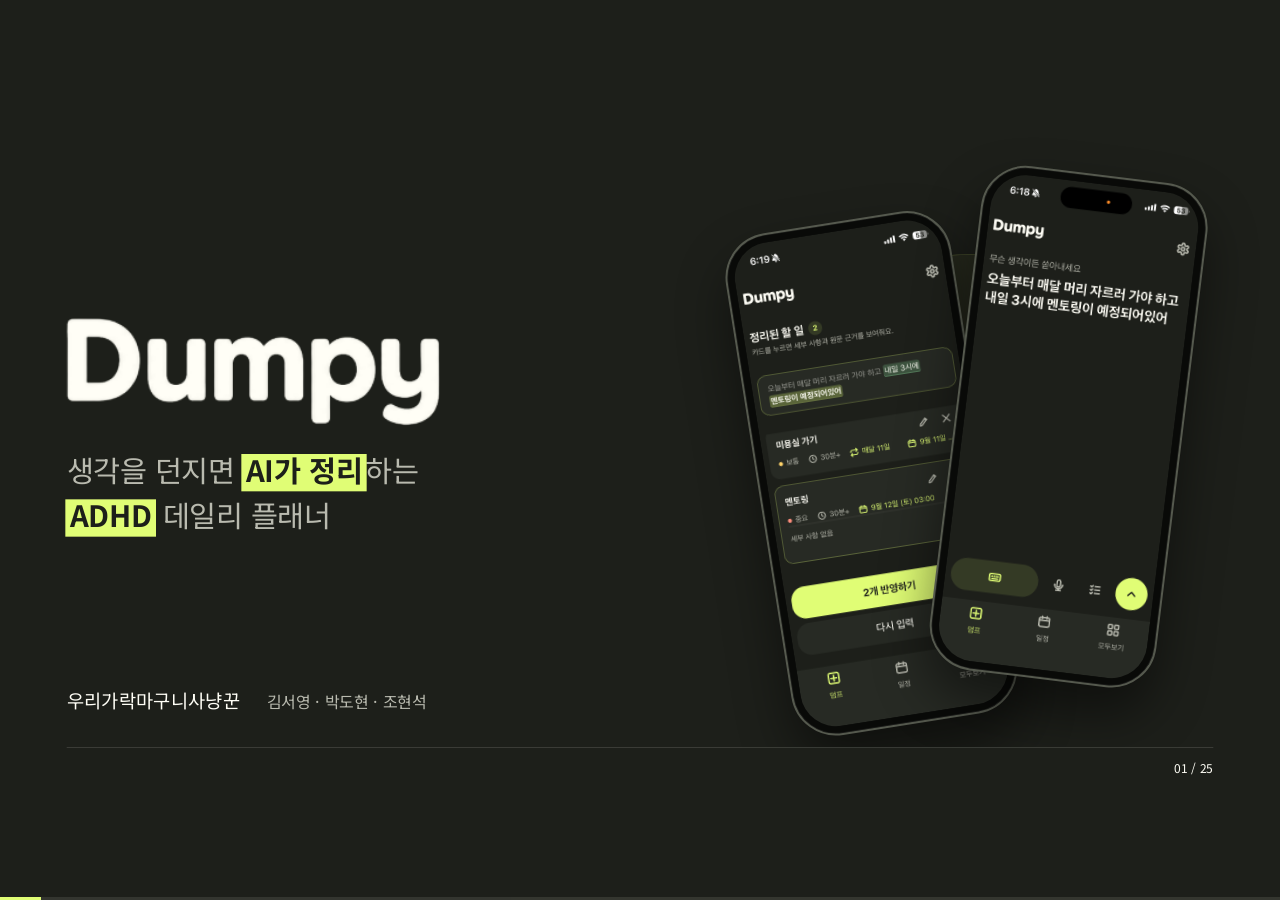
==== commit ba7ad01c: "docs: 감사합니다 페이지 추가" ====
--- a/index.html
+++ b/index.html
@@ -9,7 +9,7 @@
             content="Dumpy 프로젝트 소개 발표자료 — 우리가락마구니사냥꾼, 20분 발표"
         />
         <title>3-1. 우리가락마구니사냥꾼. 발표자료</title>
-        <link rel="stylesheet" href="./styles.css?v=chrome-1" />
+        <link rel="stylesheet" href="./styles.css?v=thanks-1" />
         <link rel="stylesheet" href="./part2.css?v=cleanup-1" />
         <link rel="stylesheet" href="./schedule-demo.css?v=cleanup-1" />
         <link rel="stylesheet" href="./source-demo.css?v=cleanup-1" />
@@ -60,7 +60,7 @@
                     </p>
 
                     <footer class="deck-footer deck-footer-number-only">
-                        <span>1 / 30</span>
+                        <span>01 / 25</span>
                     </footer>
                 </section>
 
@@ -92,7 +92,7 @@
                     </div>
                     <footer class="deck-footer">
                         <span>우리가락마구니사냥꾼 / Dumpy</span>
-                        <span>17 / 30</span>
+                        <span>17 / 25</span>
                     </footer>
                 </section>
 
@@ -110,7 +110,7 @@
                     </figure>
                     <footer class="deck-footer">
                         <span>우리가락마구니사냥꾼 / Dumpy</span>
-                        <span>18 / 30</span>
+                        <span>18 / 25</span>
                     </footer>
                 </section>
 
@@ -165,7 +165,7 @@
                     </div>
                     <footer class="deck-footer">
                         <span>우리가락마구니사냥꾼 / Dumpy</span>
-                        <span>19 / 30</span>
+                        <span>19 / 25</span>
                     </footer>
                 </section>
 
@@ -185,7 +185,7 @@
                     </div>
                     <footer class="deck-footer">
                         <span>우리가락마구니사냥꾼 / Dumpy</span>
-                        <span>20 / 30</span>
+                        <span>20 / 25</span>
                     </footer>
                 </section>
 
@@ -227,7 +227,7 @@
                     </div>
                     <footer class="deck-footer">
                         <span>우리가락마구니사냥꾼 / Dumpy</span>
-                        <span>21 / 30</span>
+                        <span>21 / 25</span>
                     </footer>
                 </section>
 
@@ -267,7 +267,7 @@
                     </div>
                     <footer class="deck-footer">
                         <span>우리가락마구니사냥꾼 / Dumpy</span>
-                        <span>22 / 30</span>
+                        <span>22 / 25</span>
                     </footer>
                 </section>
 
@@ -302,7 +302,7 @@
     </aside>
     <footer class="deck-footer">
                         <span>우리가락마구니사냥꾼 / Dumpy</span>
-                        <span>23 / 30</span>
+                        <span>23 / 25</span>
                     </footer>
 </section>
 
@@ -319,7 +319,7 @@
     </div>
     <footer class="deck-footer">
                         <span>우리가락마구니사냥꾼 / Dumpy</span>
-                        <span>24 / 30</span>
+                        <span>24 / 25</span>
                     </footer>
 </section>
 
@@ -362,9 +362,19 @@
                     </div>
                     <footer class="deck-footer">
                         <span>우리가락마구니사냥꾼 / Dumpy</span>
-                        <span>25 / 30</span>
-                    </footer>
-                </section>
+                        <span>25 / 25</span>
+                    </footer>
+                </section>
+                <!-- === SLIDE 26: THANK YOU === -->
+                <section class="slide thank-you-slide" data-unnumbered aria-label="26. 감사합니다">
+                    <div class="thank-you-content">
+                        <h1>감사합니다</h1>
+                    </div>
+                    <footer class="deck-footer">
+                        <span>우리가락마구니사냥꾼 / Dumpy</span>
+                    </footer>
+                </section>
+
                 <!-- APPENDIX: GitHub main ce70f5d, five pages after the main deck -->
                 <section class="slide appendix-placeholder" data-appendix-index="0" aria-label="Appendix 1. Appendix 표지"></section>
                 <section class="slide appendix-placeholder" data-appendix-index="1" aria-label="Appendix 2. v2-fast 워크플로"></section>
@@ -373,11 +383,11 @@
                 <section class="slide appendix-placeholder" data-appendix-index="4" aria-label="Appendix 5. 시스템 아키텍처"></section>
             </main>
         </div>
-        <iframe id="importedFrame" class="imported-frame" src="./github-slides.html?v=chrome-2" title="Dumpy · GitHub 원본 슬라이드 2–16" aria-hidden="true" inert></iframe>
-        <iframe id="appendixFrame" class="imported-frame" src="./appendix-slides.html?v=chrome-1" title="Dumpy · GitHub Appendix" aria-hidden="true" inert></iframe>
+        <iframe id="importedFrame" class="imported-frame" src="./github-slides.html?v=thanks-1" title="Dumpy · GitHub 원본 슬라이드 2–16" aria-hidden="true" inert></iframe>
+        <iframe id="appendixFrame" class="imported-frame" src="./appendix-slides.html?v=thanks-1" title="Dumpy · GitHub Appendix" aria-hidden="true" inert></iframe>
         <div class="progress-track" aria-hidden="true"><div id="progress"></div></div>
         <div id="toast" role="status" hidden></div>
-        <script src="./deck.js?v=chrome-1"></script>
+        <script src="./deck.js?v=thanks-1"></script>
         <script src="./schedule-demo.js?v=cleanup-1"></script>
         <script src="./source-demo.js?v=cleanup-1"></script>
     </body>
--- a/styles.css
+++ b/styles.css
@@ -179,6 +179,19 @@
 .cover-final {
     position: absolute;
     inset: 0;
+}
+.thank-you-content {
+    position: absolute;
+    inset: 0;
+    display: flex;
+    align-items: center;
+    justify-content: center;
+}
+.thank-you-content h1 {
+    font-size: 110px;
+    font-weight: 700;
+    line-height: 1.2;
+    letter-spacing: -3px;
 }
 .cover-brand img {
     display: block;
